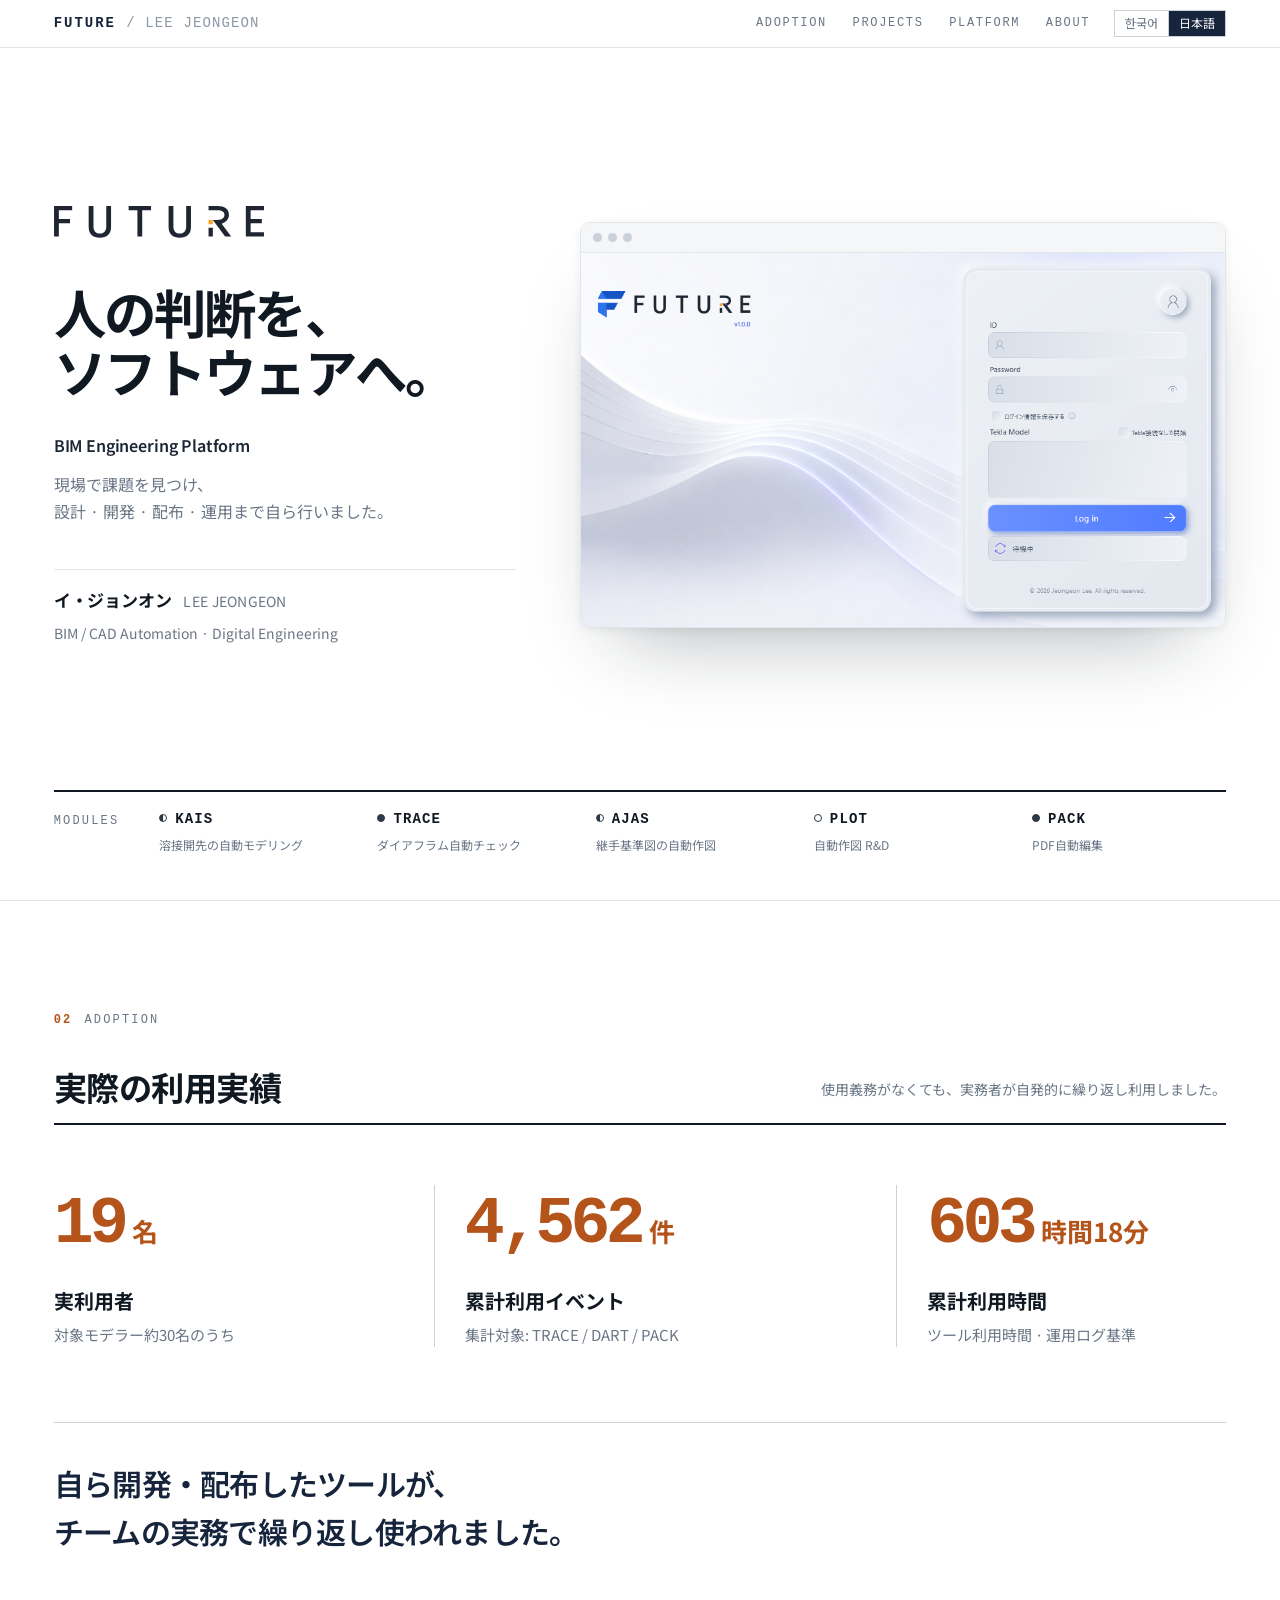
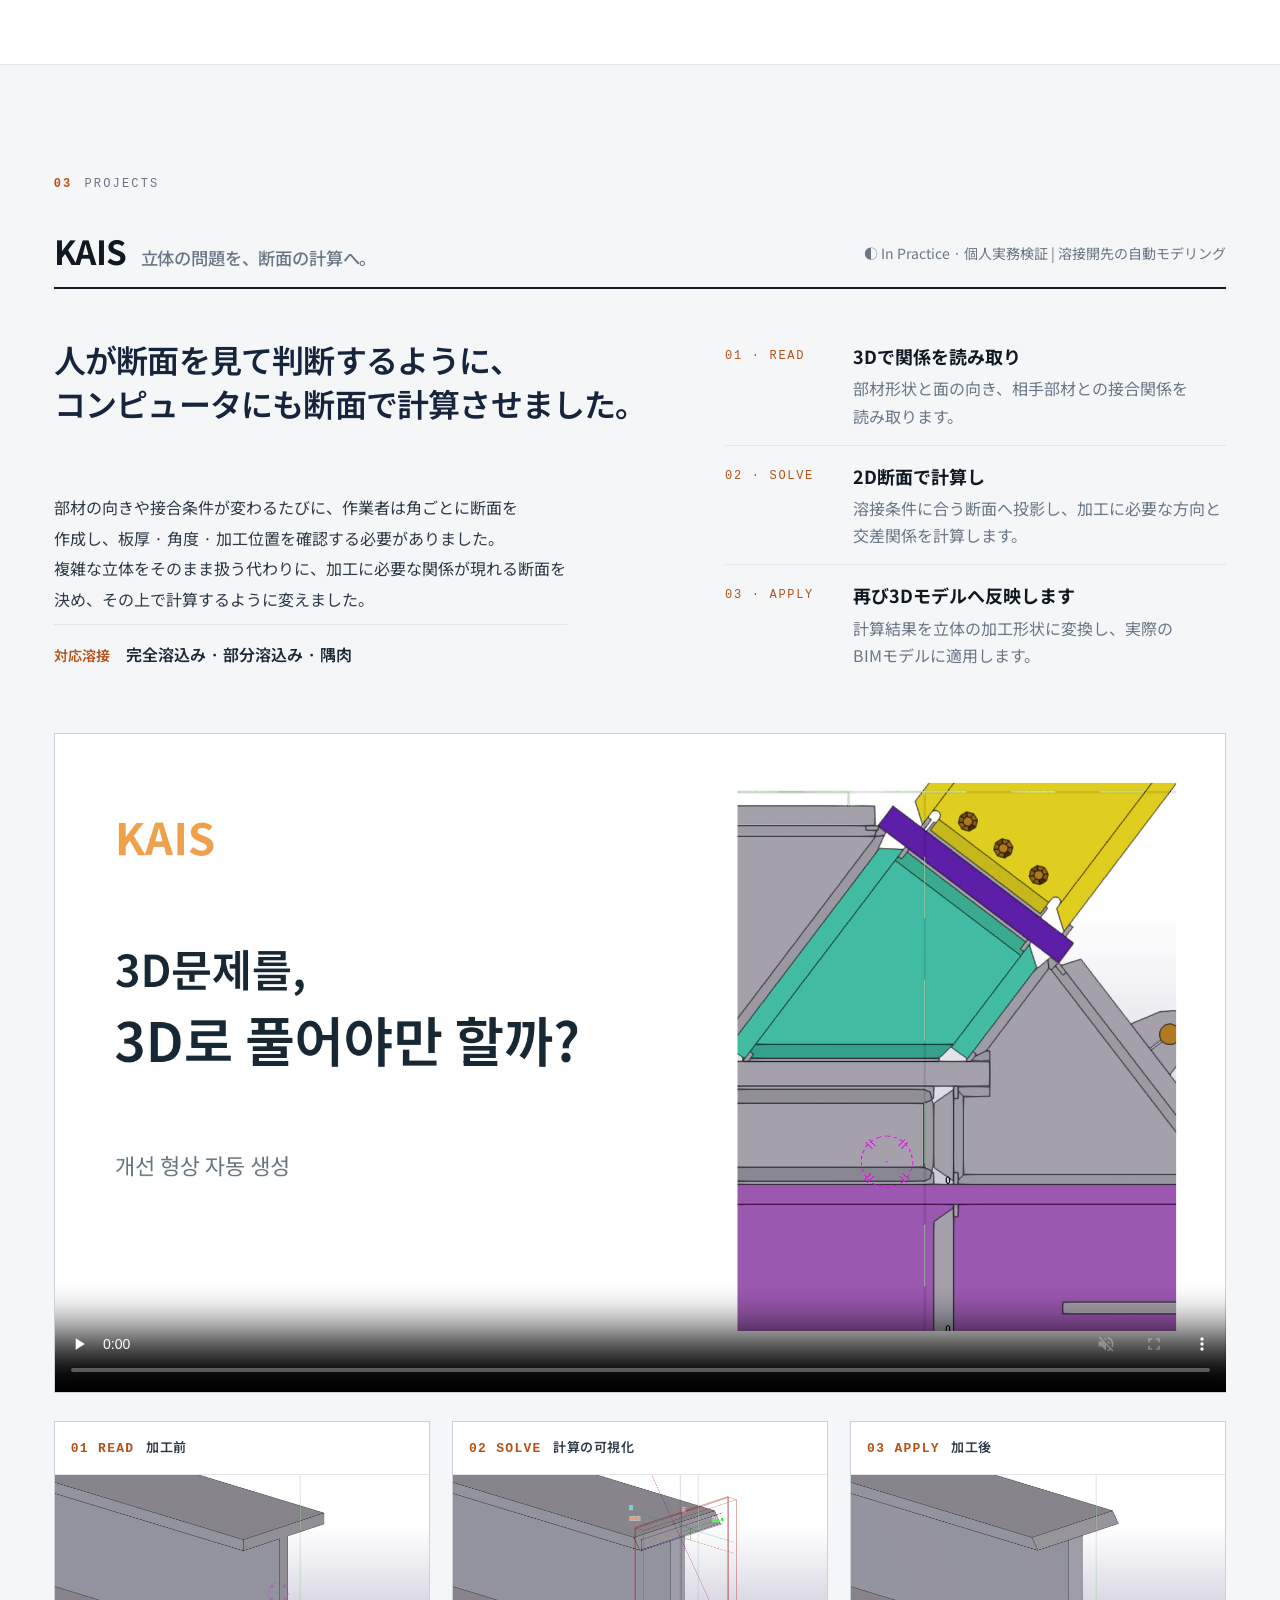
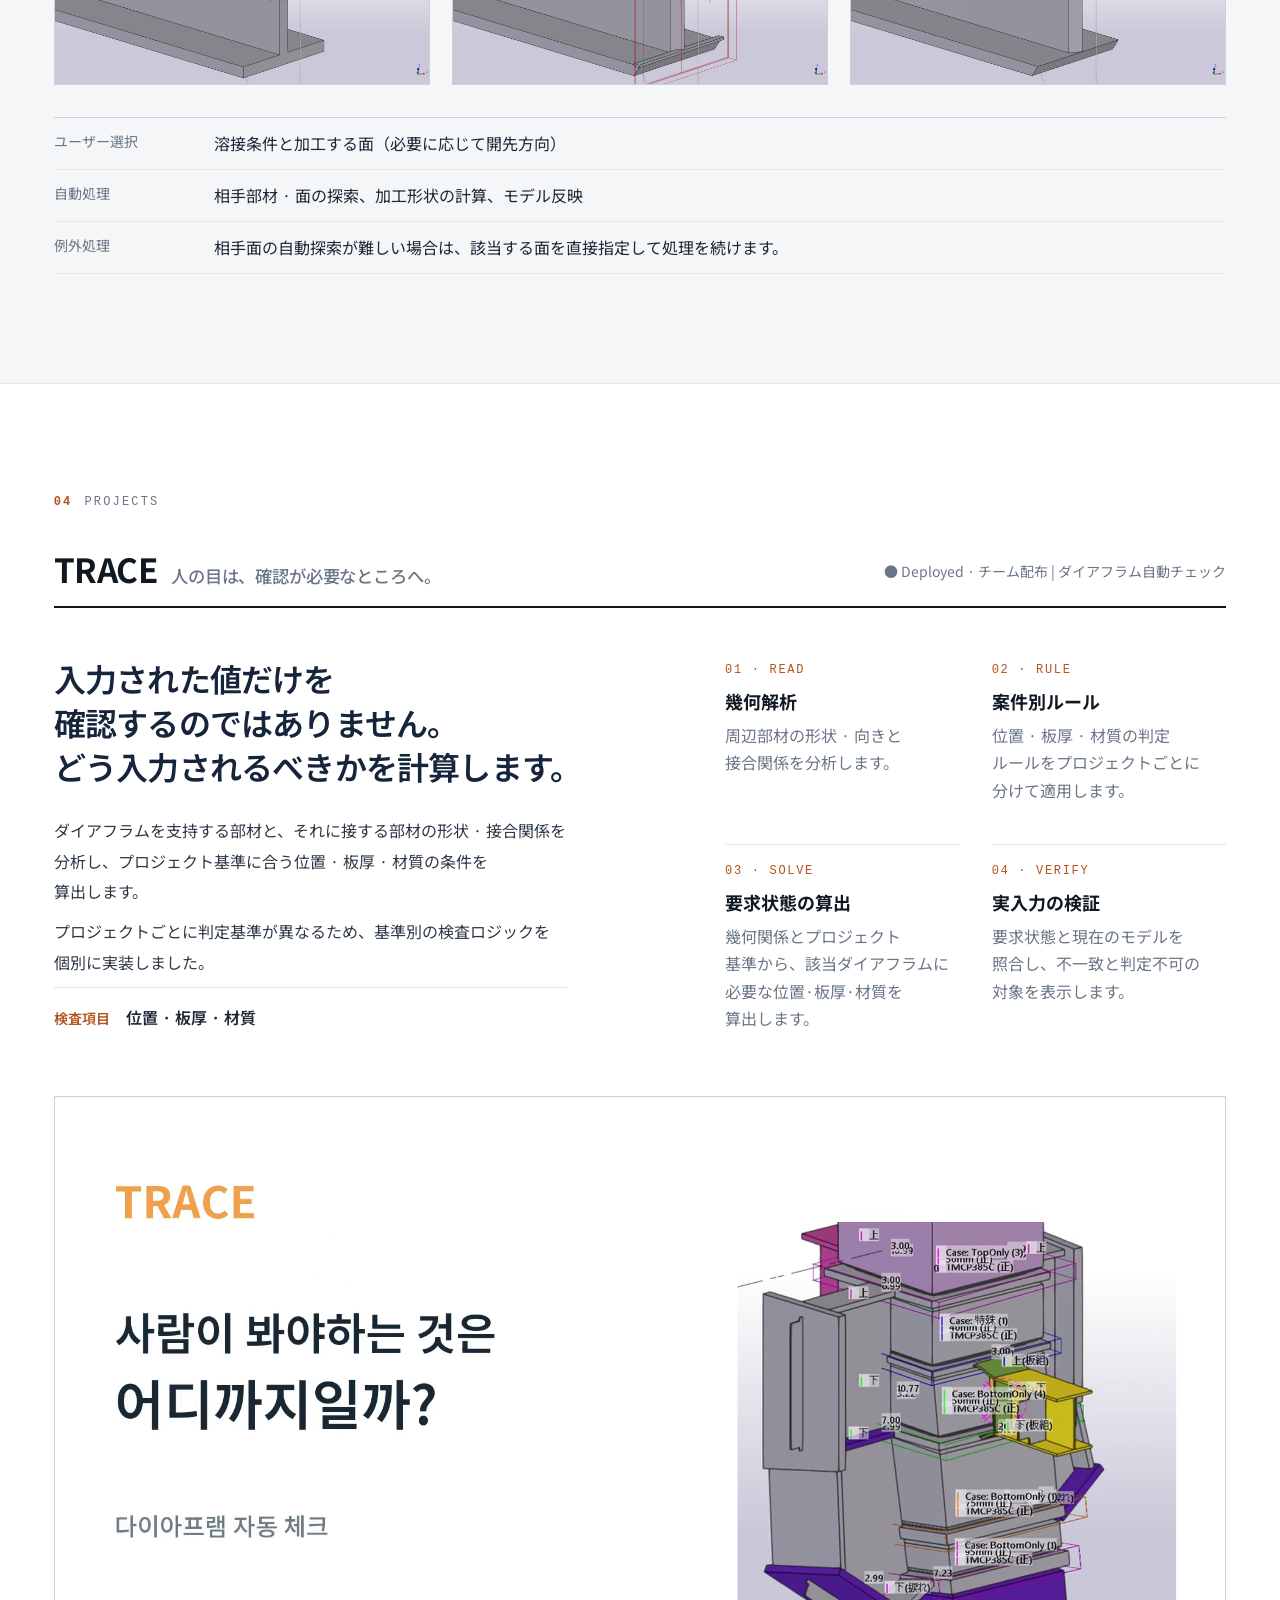
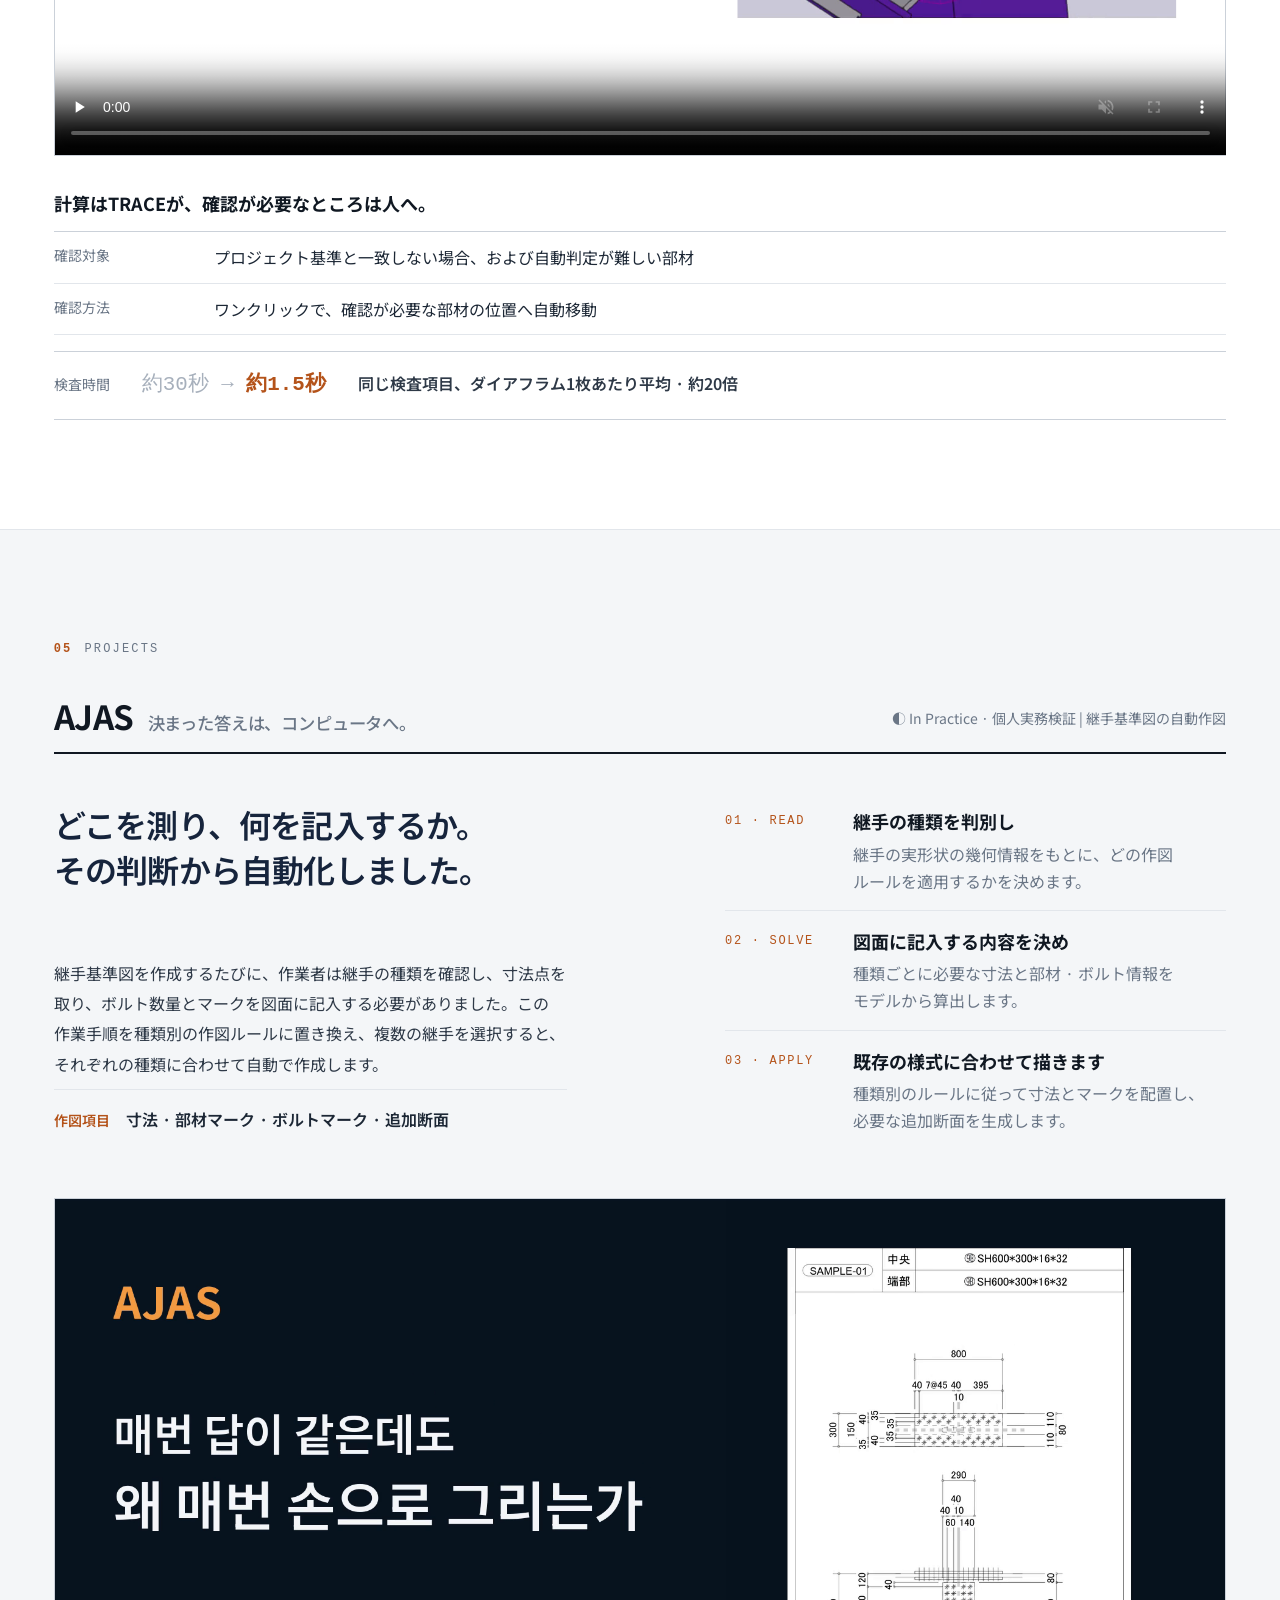
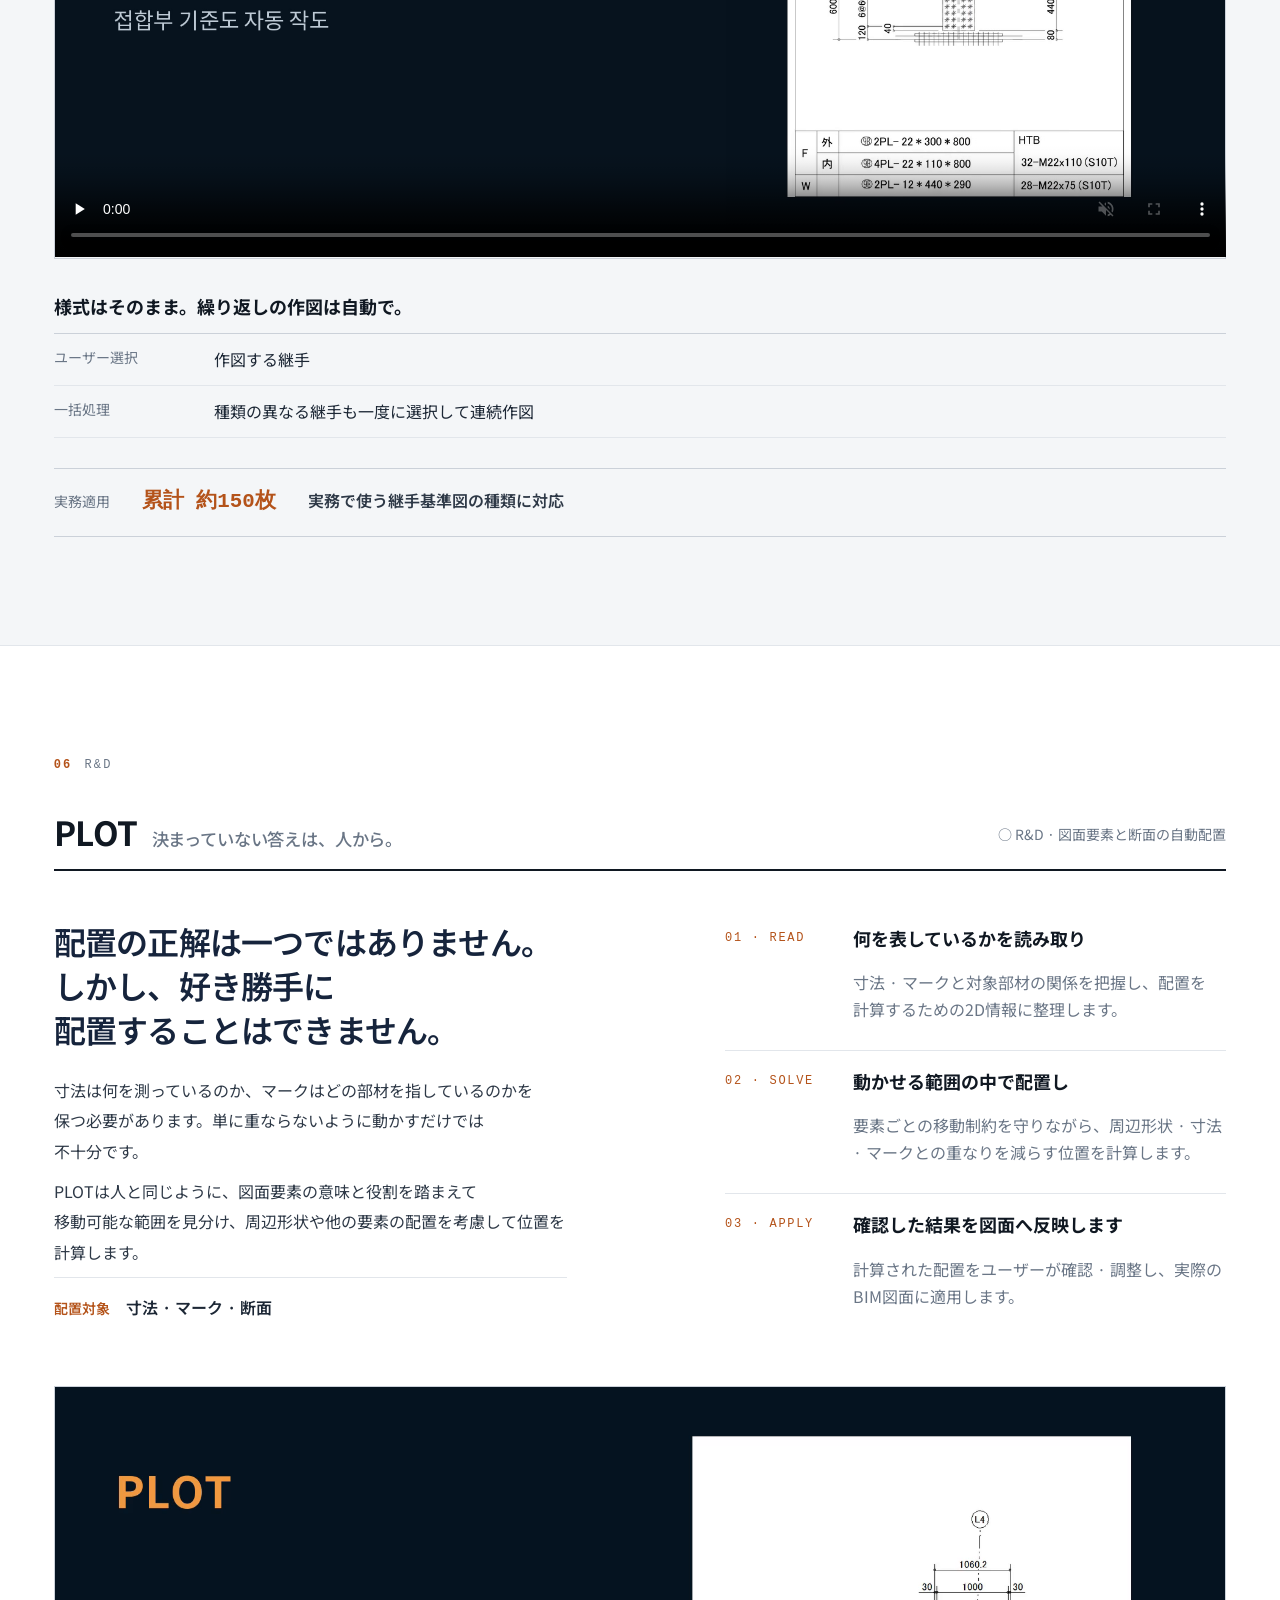
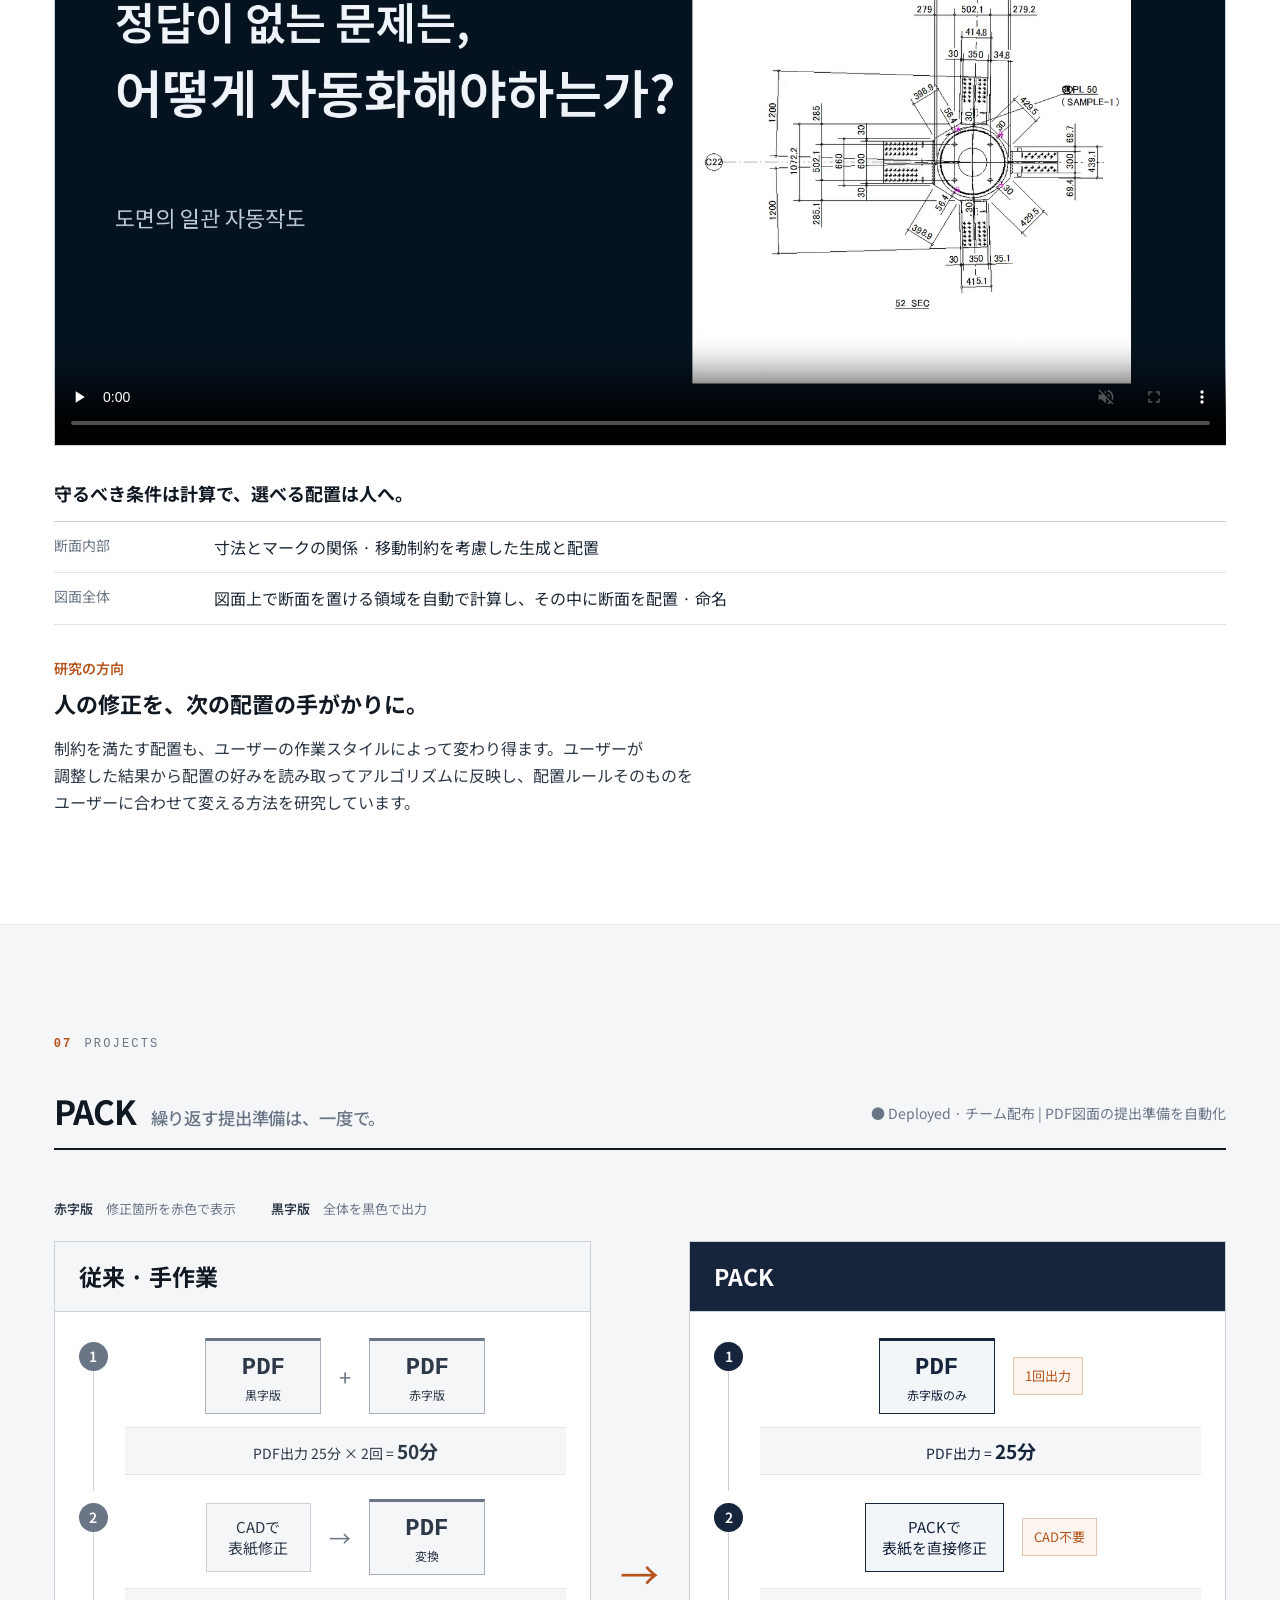
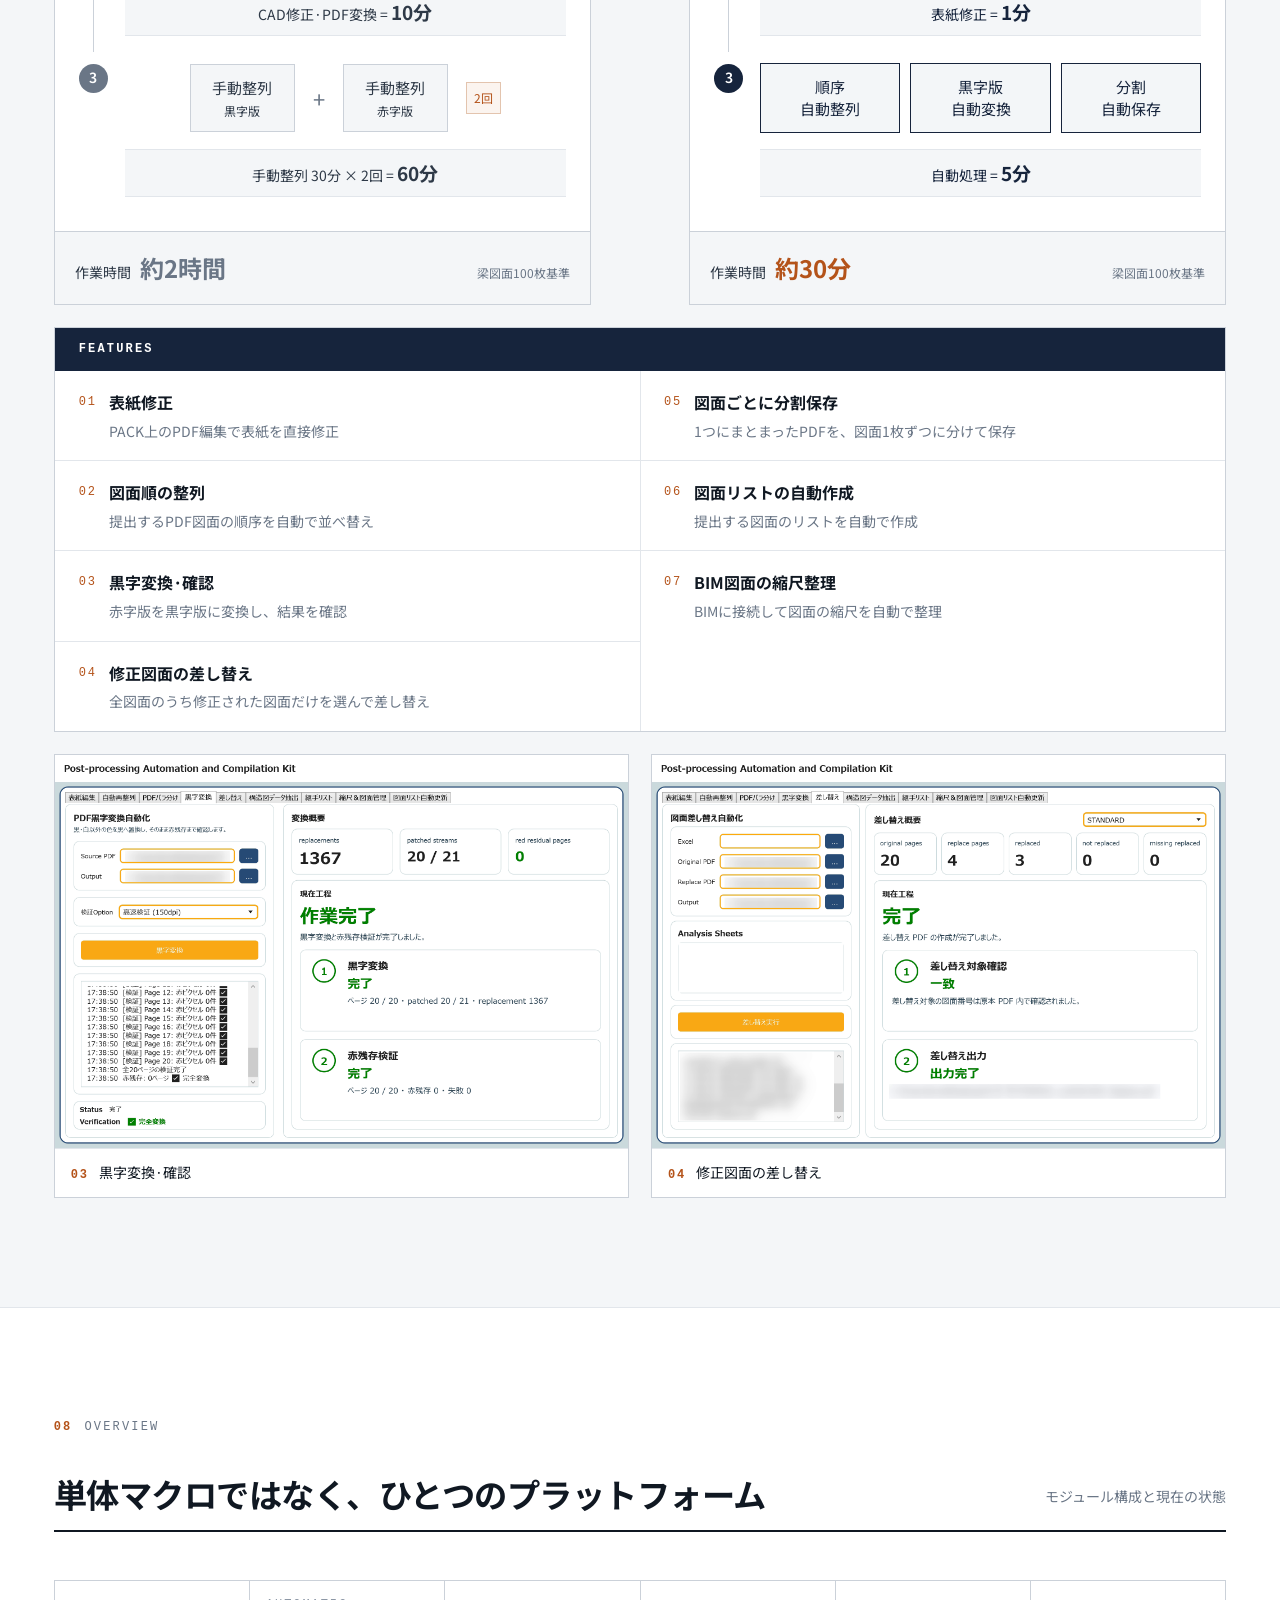
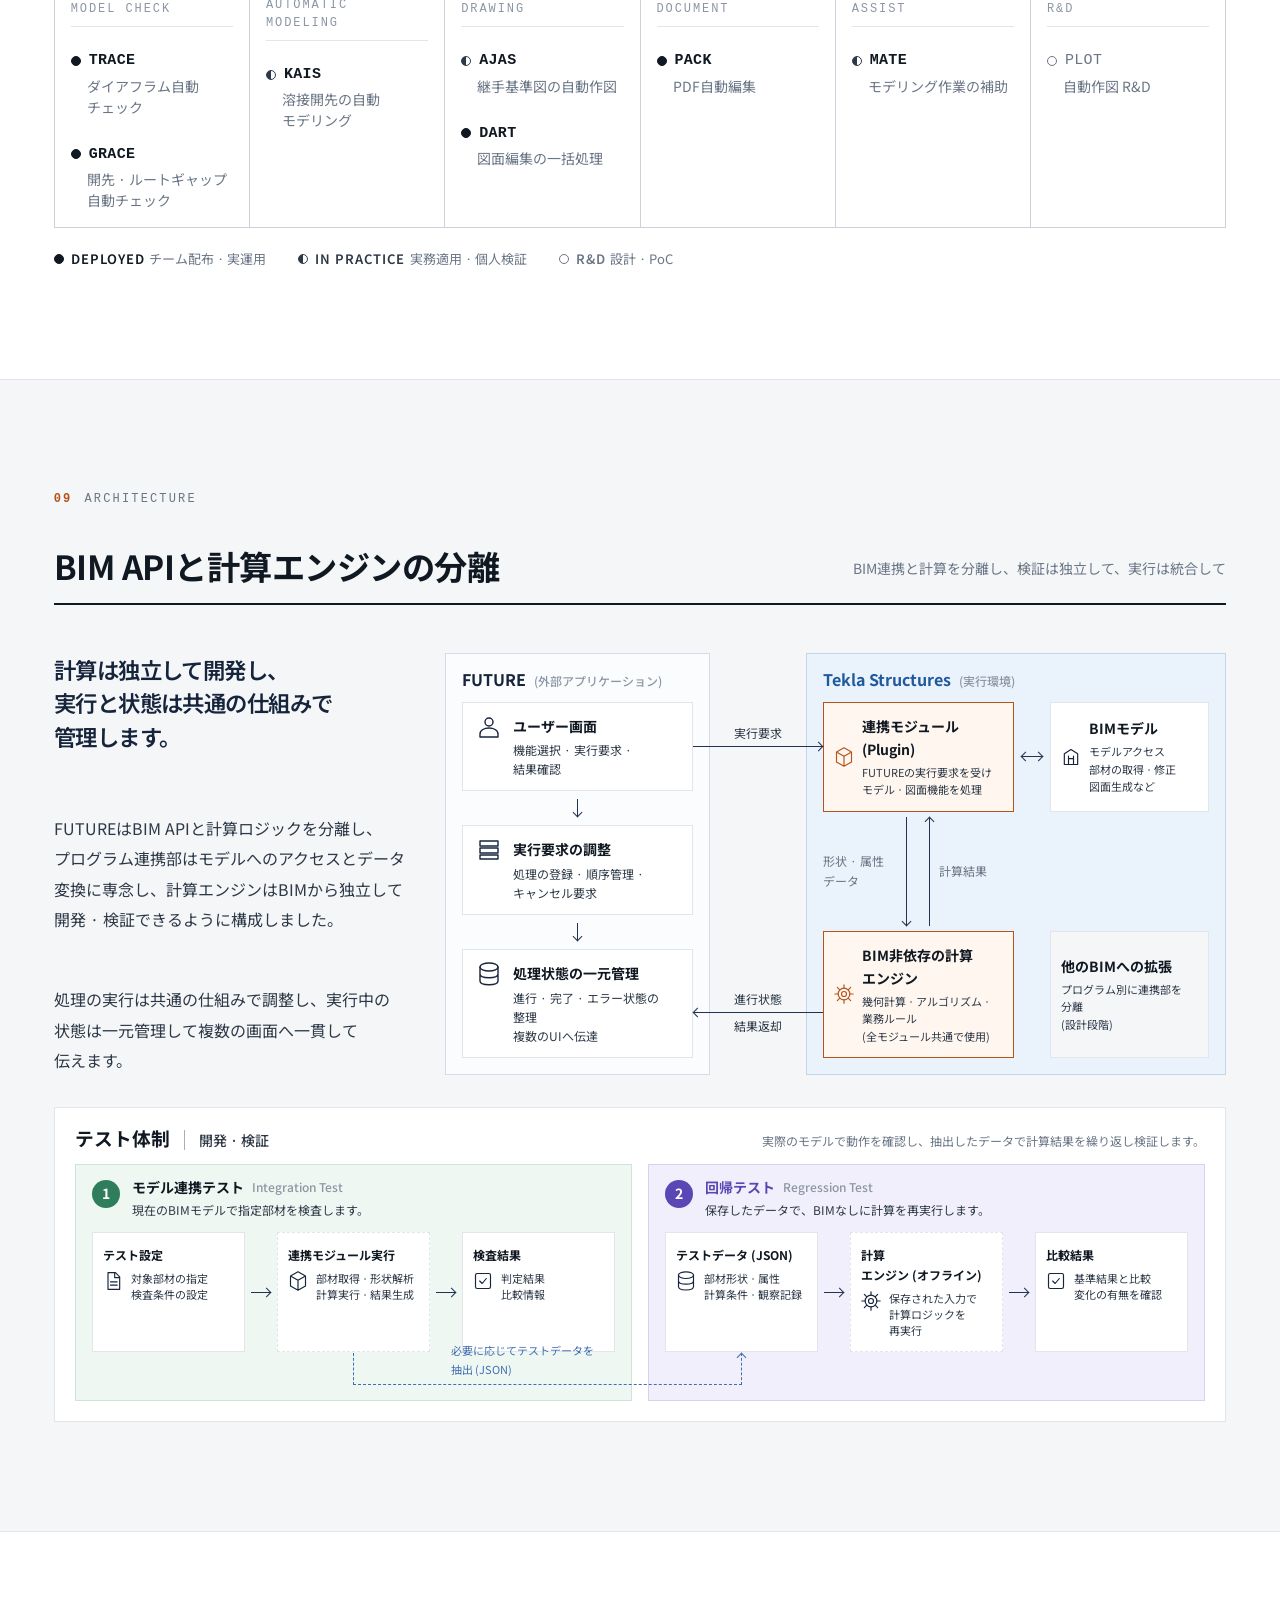
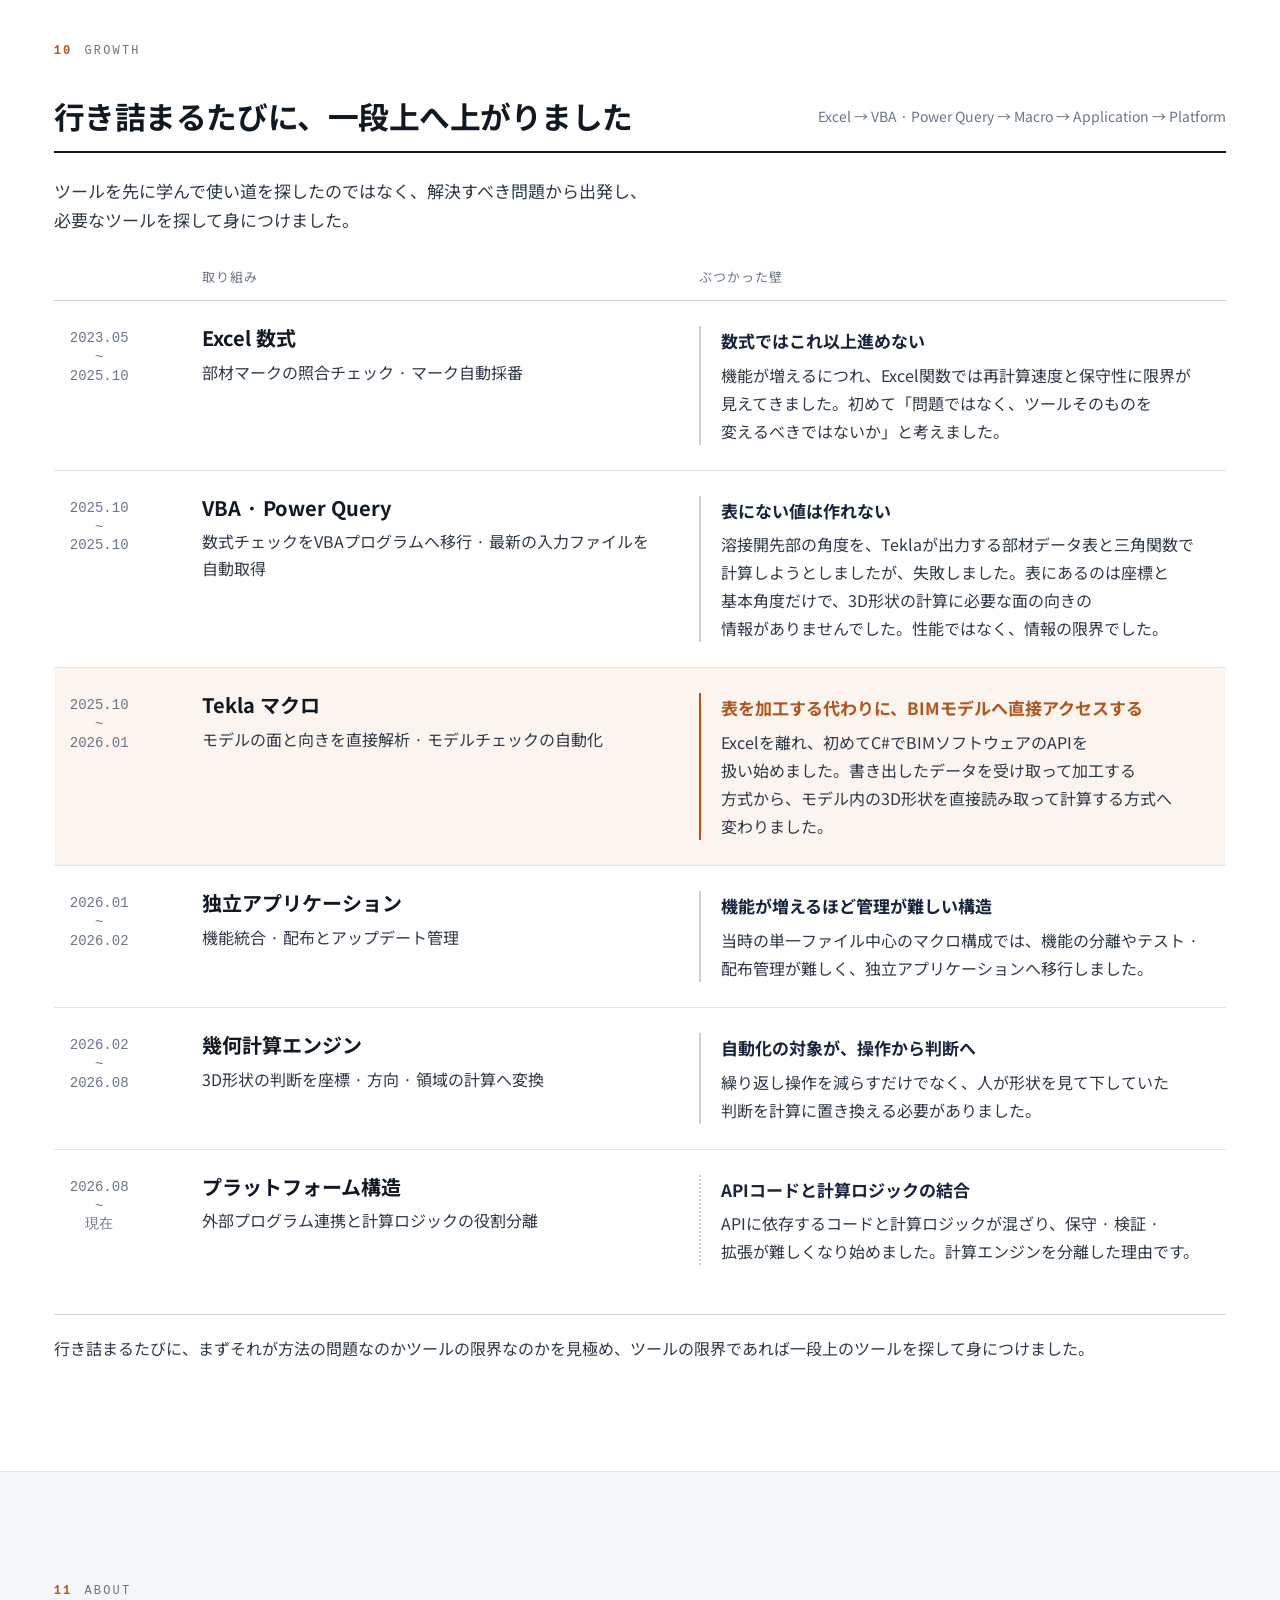
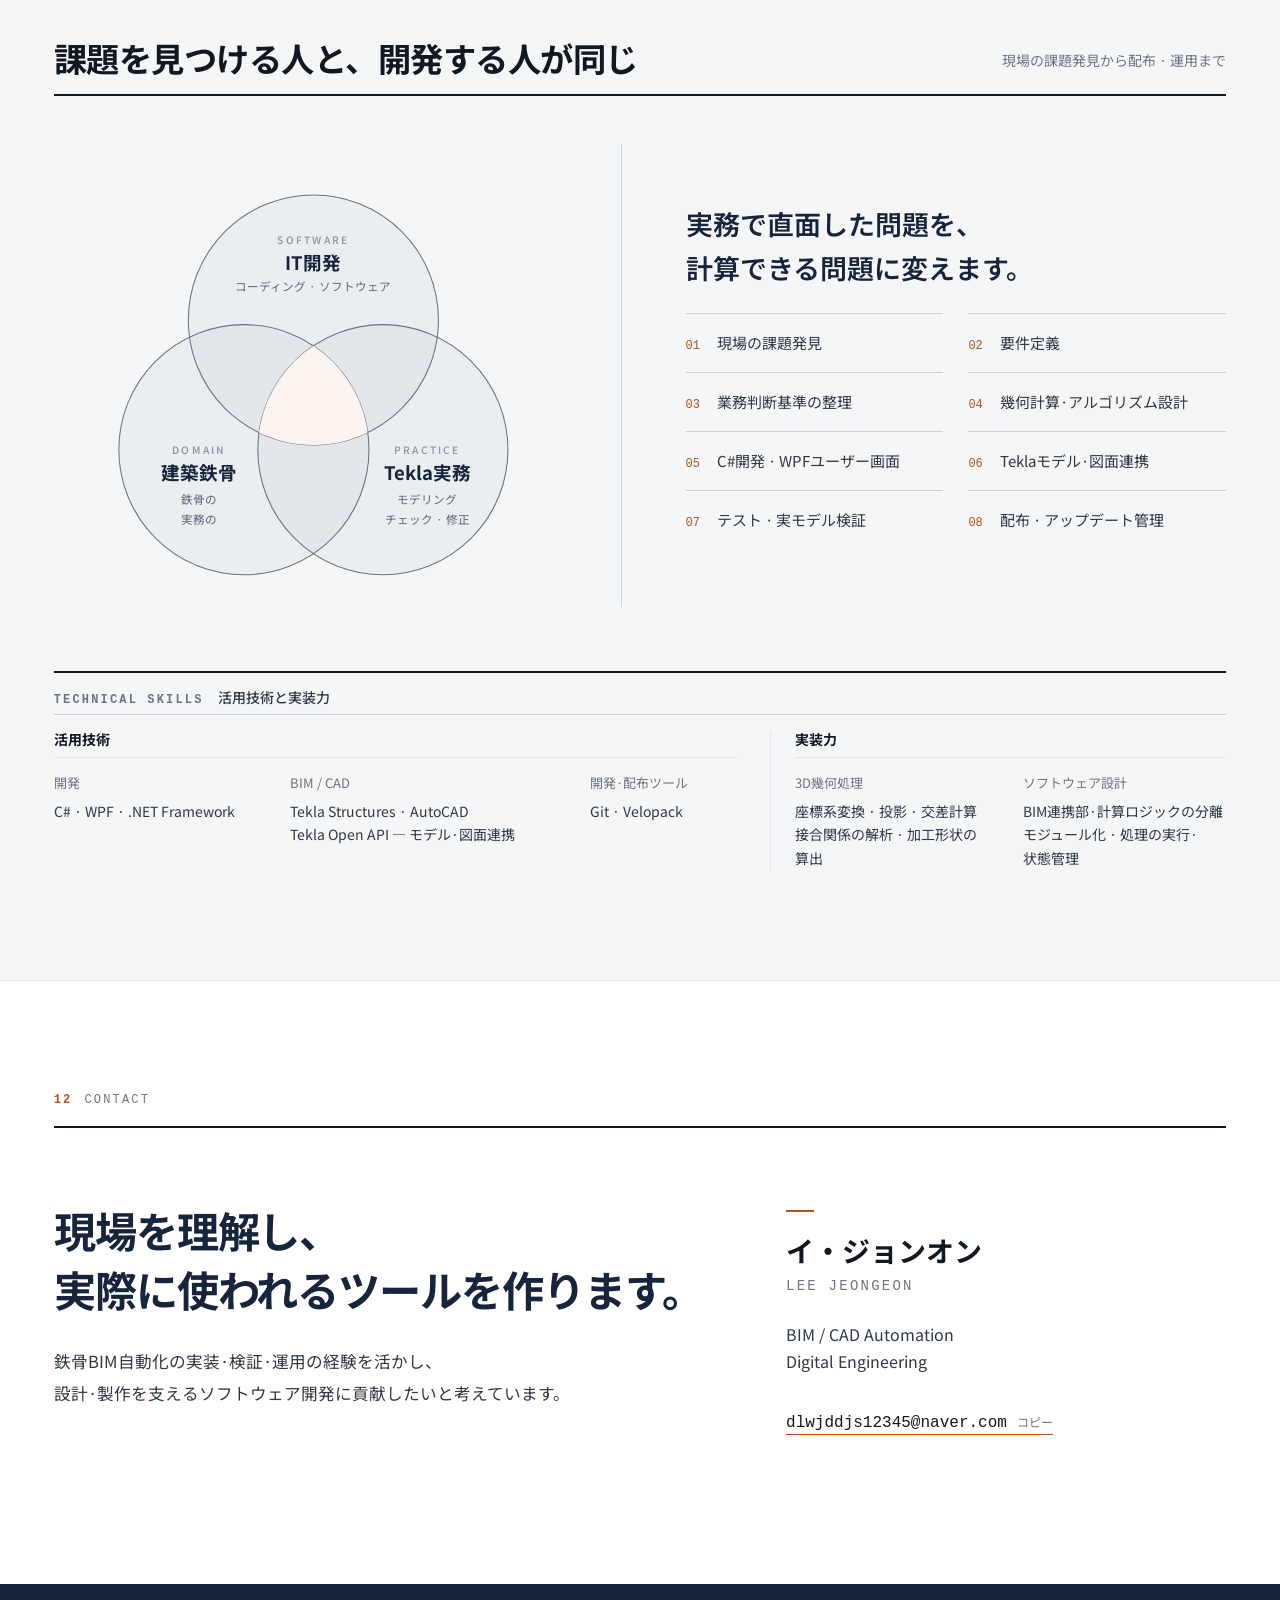
==== jp/index.html @ 9eccf246 "Japanese page: phrase-aware line breaks, term fixes, hide contact note" ====
<!doctype html><html lang="ja"><head><meta charset="utf-8"><meta name="viewport" content="width=device-width,initial-scale=1"><meta name="robots" content="noindex,nofollow,noarchive"><meta name="referrer" content="no-referrer"><meta name="description" content="LEE JEONGEON — Engineering Automation Portfolio"><title>FUTURE — Engineering Automation Platform | LEE JEONGEON</title><link rel="icon" href="data:,"><link rel="stylesheet" href="/styles.css"><script type="module" src="/src/main.js"></script><link rel="preconnect" href="https://fonts.googleapis.com"><link rel="preconnect" href="https://fonts.gstatic.com" crossorigin><link rel="stylesheet" href="https://fonts.googleapis.com/css2?family=Noto+Sans+JP:wght@400;500;600;700&display=swap"></head><body><a class="skip-link" href="#main">本文へ<wbr>スキップ</a><nav class="nav" aria-label="セクション移動"><div class="wrap nav__inner"><a class="nav__brand" href="#cover">FUTURE <span>/ LEE JEONGEON</span></a><ul class="nav__list"><li><a href="#impact">Adoption</a></li><li><a href="#kais">Projects</a></li><li><a href="#overview">Platform</a></li><li><a href="#growth">About</a></li></ul><div class="nav__lang" role="group" aria-label="言語"><a class="nav__lang-link" href="/" lang="ko" data-short="KO">한국어</a><a class="nav__lang-link" href="/jp/" lang="ja" data-short="JA" aria-current="true">日本語</a></div></div></nav><main id="main"><section class="section cover" id="cover">
  <div class="wrap">

    <div class="cover__body">
      <div class="cover__text">
        <img class="cover__wordmark" src="/assets/images/future-wordmark.svg" alt="FUTURE">
        <h1 class="cover__title">人の<wbr>判断を、<br><wbr>ソフトウェアへ。</h1>
        <p class="cover__sub">BIM Engineering Platform</p>
        <p class="cover__lead">現場で<wbr>課題を<wbr>見つけ、<br><wbr>設計 · 開発 · 配布 · 運用まで<wbr>自ら行いました。</p>

        <div class="cover__meta">
          <p class="cover__person">イ・ジョンオン <span>LEE JEONGEON</span></p>
          <p class="note">BIM / CAD Automation · Digital Engineering</p>
        </div>
      </div>

      <figure class="cover__hero">
        <div class="cover__window">
          <span class="cover__window-bar" aria-hidden="true"><i></i><i></i><i></i></span>
          <img data-asset="future-main" src="/assets/images/future-main-login.png"
               alt="FUTURE ログイン画面">
        </div>
      </figure>
    </div>

    <nav class="cover__modules" aria-label="モジュールへ移動">
      <span class="cover__modules-k">Modules</span>
      <a href="#kais"><i class="dot dot--half"></i>KAIS<small>溶接開先の<wbr>自動<wbr>モデリング</small></a>
      <a href="#projects"><i class="dot dot--full"></i>TRACE<small>ダイアフラム<wbr>自動<wbr>チェック</small></a>
      <a href="#ajas"><i class="dot dot--half"></i>AJAS<small>継手基準図の<wbr>自動作図</small></a>
      <a href="#rnd"><i class="dot"></i>PLOT<small>自動作図 R&amp;D</small></a>
      <a href="#pack"><i class="dot dot--full"></i>PACK<small>PDF自動編集</small></a>
    </nav>

    

  </div>
</section><section class="section" id="impact"><div class="wrap"><header class="section__head"><div class="section__id"><span class="section__num">02</span><span class="eyebrow">Adoption</span></div><h2 class="section__title">実際の<wbr>利用実績</h2><p class="section__sub">使用義務がなくても、<wbr>実務者が<wbr>自発的に<wbr>繰り返し利用しました。</p></header><div class="impact-numbers"><div><strong>19<span>名</span></strong><h3>実利用者</h3><p>対象<wbr>モデラー約30名のうち</p></div><div><strong>4,562<span>件</span></strong><h3>累計利用<wbr>イベント</h3><p>集計対象: TRACE / DART / PACK</p></div><div><strong>603<span>時間18分</span></strong><h3>累計利用時間</h3><p>ツール<wbr>利用時間 · 運用<wbr>ログ<wbr>基準</p></div></div><p class="feature-statement impact-summary">自ら開発・配布した<wbr>ツールが、<br><wbr>チームの<wbr>実務で<wbr>繰り返し使われました。</p></div></section><section class="section section--panel" id="kais"><div class="wrap"><header class="section__head"><div class="section__id"><span class="section__num">03</span><span class="eyebrow">Projects</span></div><h2 class="section__title">KAIS<span class="section__tagline">立体の<wbr>問題を、<wbr>断面の<wbr>計算へ。</span></h2><p class="section__sub">◐ In Practice · 個人実務検証 | 溶接開先の<wbr>自動<wbr>モデリング</p></header><div class="problem-layout kais-idea"><div><p class="feature-statement">人が<wbr>断面を<wbr>見て判断するように、<br><wbr>コンピュータにも<wbr>断面で<br class="m-only"><wbr>計算させました。</p><p>部材の<wbr>向きや<wbr>接合条件が<wbr>変わるたびに、<wbr>作業者は<wbr>角ごとに<wbr>断面を<wbr>作成し、<wbr>板厚 · 角度 · 加工位置を<wbr>確認する<wbr>必要がありました。<wbr>複雑な立体をそのまま<wbr>扱う代わりに、<wbr>加工に<wbr>必要な関係が<wbr>現れる<wbr>断面を<wbr>決め、<wbr>その<wbr>上で<wbr>計算するように<wbr>変えました。</p><p class="kais-weld"><span>対応溶接</span>完全溶込み · 部分溶込み · 隅肉</p></div><ol class="kais-steps"><li><span>01 · Read</span><b>3Dで<wbr>関係を<wbr>読み取り</b><p>部材形状と<wbr>面の<wbr>向き、<wbr>相手部材との<wbr>接合関係を<wbr>読み取ります。</p></li><li><span>02 · Solve</span><b>2D断面で<wbr>計算し</b><p>溶接条件に<wbr>合う断面へ<wbr>投影し、<wbr>加工に<wbr>必要な方向と<wbr>交差関係を<wbr>計算します。</p></li><li><span>03 · Apply</span><b>再び<wbr>3Dモデルへ<wbr>反映します</b><p>計算結果を<wbr>立体の<wbr>加工形状に<wbr>変換し、<wbr>実際の<wbr>BIMモデルに<wbr>適用します。</p></li></ol></div><div class="kais-evidence"><figure class="media feedback-video" data-demo="kais-demo"><div class="demo-screen"><img src="/assets/images/kais-poster.svg" width="1600" height="900" alt="KAIS 実装動画"><p class="demo-empty">KAIS 実装動画 · 準備中</p></div></figure><div class="geometry-triptych"><figure><figcaption><b>01 Read</b> 加工前</figcaption><img src="/assets/images/kais-before.png" width="1472" height="822" alt="KAIS BEFORE · 加工前"></figure><figure><figcaption><b>02 Solve</b> 計算の<wbr>可視化</figcaption><img src="/assets/images/kais-debug.png" width="1472" height="822" alt="KAIS GEOMETRY · 計算の可視化"></figure><figure><figcaption><b>03 Apply</b> 加工後</figcaption><img src="/assets/images/kais-after.png" width="1472" height="822" alt="KAIS AFTER · 加工後"></figure></div><dl class="kais-scope"><div><dt>ユーザー<wbr>選択</dt><dd>溶接条件と<wbr>加工する<wbr>面（必要に<wbr>応じて<wbr>開先方向）</dd></div><div><dt>自動処理</dt><dd>相手部材 · 面の<wbr>探索、<wbr>加工形状の<wbr>計算、<wbr>モデル<wbr>反映</dd></div><div><dt>例外処理</dt><dd>相手面の<wbr>自動探索が<wbr>難しい<wbr>場合は、<wbr>該当する<wbr>面を<wbr>直接指定して<wbr>処理を<wbr>続けます。</dd></div></dl></div></div></section><section class="section" id="projects"><div class="wrap"><header class="section__head"><div class="section__id"><span class="section__num">04</span><span class="eyebrow">Projects</span></div><h2 class="section__title">TRACE<span class="section__tagline">人の<wbr>目は、<wbr>確認が<wbr>必要なところへ。</span></h2><p class="section__sub">● Deployed · チーム<wbr>配布 | ダイアフラム<wbr>自動<wbr>チェック</p></header><div class="problem-layout kais-idea trace-idea"><div><p class="feature-statement">入力された<wbr>値だけを<br class="m-only"><wbr>確認するのではありません。<br><wbr>どう<wbr>入力されるべきかを<br class="m-only"><wbr>計算します。</p><p>ダイアフラムを<wbr>支持する<wbr>部材と、<wbr>それに<wbr>接する<wbr>部材の<wbr>形状 · 接合関係を<wbr>分析し、<wbr>プロジェクト<wbr>基準に<wbr>合う位置 · 板厚 · 材質の<wbr>条件を<wbr>算出します。</p><p>プロジェクトごとに<wbr>判定基準が<wbr>異なるため、<wbr>基準別の<wbr>検査<wbr>ロジックを<wbr>個別に<wbr>実装しました。</p><p class="kais-weld"><span>検査項目</span>位置 · 板厚 · 材質</p></div><ol class="kais-steps"><li><span>01 · Read</span><b>幾何解析</b><p>周辺部材の<wbr>形状 · 向きと<wbr>接合関係を<wbr>分析します。</p></li><li><span>02 · Rule</span><b>案件別<wbr>ルール</b><p>位置 · 板厚 · 材質の<wbr>判定<wbr>ルールを<wbr>プロジェクトごとに<wbr>分けて<wbr>適用します。</p></li><li><span>03 · Solve</span><b>要求状態の<wbr>算出</b><p>幾何関係と<wbr>プロジェクト<wbr>基準から、<wbr>該当<wbr>ダイアフラムに<wbr>必要な位置·板厚·材質を<wbr>算出します。</p></li><li><span>04 · Verify</span><b>実入力の<wbr>検証</b><p>要求状態と<wbr>現在の<wbr>モデルを<wbr>照合し、<wbr>不一致と<wbr>判定不可の<wbr>対象を<wbr>表示します。</p></li></ol></div><figure class="media demo-large" data-demo="trace-demo"><div class="demo-screen"><img src="/assets/images/trace-poster.svg" width="1600" height="900" alt="TRACE 実装動画"><p class="demo-empty">TRACE 実装動画 · 準備中</p></div></figure><div class="trace-result"><p class="trace-bridge">計算は<wbr>TRACEが、<wbr>確認が<wbr>必要なところは<wbr>人へ。</p><dl class="kais-scope"><div><dt>確認対象</dt><dd>プロジェクト<wbr>基準と<wbr>一致しない<wbr>場合、<wbr>および<wbr>自動判定が<wbr>難しい<wbr>部材</dd></div><div><dt>確認方法</dt><dd>ワンクリックで、<wbr>確認が<wbr>必要な部材の<wbr>位置へ<wbr>自動移動</dd></div></dl></div><div class="metricbar"><span class="metricbar__k">検査時間</span><span class="metricbar__v"><del>約30秒</del> <em>→</em> <b>約1.5秒</b></span><span class="metricbar__v metricbar__v--text">同じ検査項目、<wbr>ダイアフラム1枚あたり<wbr>平均 · 約20倍</span></div></div></section><section class="section section--panel" id="ajas"><div class="wrap"><header class="section__head"><div class="section__id"><span class="section__num">05</span><span class="eyebrow">Projects</span></div><h2 class="section__title">AJAS<span class="section__tagline">決まった<wbr>答えは、<wbr>コンピュータへ。</span></h2><p class="section__sub">◐ In Practice · 個人実務検証 | 継手基準図の<wbr>自動作図</p></header><div class="problem-layout kais-idea ajas-idea"><div><p class="feature-statement">どこを<wbr>測り、<wbr>何を<wbr>記入するか。<br><wbr>その<wbr>判断から<br class="m-only"><wbr>自動化しました。</p><p>継手基準図を<wbr>作成するたびに、<wbr>作業者は<wbr>継手の<wbr>種類を<wbr>確認し、<wbr>寸法点を<wbr>取り、<wbr>ボルト<wbr>数量と<wbr>マークを<wbr>図面に<wbr>記入する<wbr>必要がありました。<wbr>この<wbr>作業手順を<wbr>種類別の<wbr>作図<wbr>ルールに<wbr>置き換え、<wbr>複数の<wbr>継手を<wbr>選択すると、<wbr>それぞれの<wbr>種類に<wbr>合わせて<wbr>自動で<wbr>作成します。</p><p class="kais-weld"><span>作図項目</span>寸法 · 部材<wbr>マーク · ボルトマーク · 追加断面</p></div><ol class="kais-steps"><li><span>01 · Read</span><b>継手の<wbr>種類を<wbr>判別し</b><p>継手の<wbr>実形状の<wbr>幾何情報をもとに、<wbr>どの<wbr>作図<wbr>ルールを<wbr>適用するかを<wbr>決めます。</p></li><li><span>02 · Solve</span><b>図面に<wbr>記入する<wbr>内容を<wbr>決め</b><p>種類ごとに<wbr>必要な寸法と<wbr>部材 · ボルト<wbr>情報を<wbr>モデルから<wbr>算出します。</p></li><li><span>03 · Apply</span><b>既存の<wbr>様式に<wbr>合わせて<wbr>描きます</b><p>種類別の<wbr>ルールに<wbr>従って<wbr>寸法と<wbr>マークを<wbr>配置し、<wbr>必要な追加断面を<wbr>生成します。</p></li></ol></div><figure class="media demo-large" data-demo="ajas-demo"><div class="demo-screen"><img src="/assets/images/ajas-after.svg" width="1600" height="1000" alt="AJAS 実装動画"><p class="demo-empty">AJAS 実装動画 · 準備中</p></div></figure><div class="trace-result"><p class="trace-bridge">様式はそのまま。<wbr>繰り返しの<wbr>作図は<wbr>自動で。</p><dl class="kais-scope"><div><dt>ユーザー<wbr>選択</dt><dd>作図する<wbr>継手</dd></div><div><dt>一括処理</dt><dd>種類の<wbr>異なる<wbr>継手も<wbr>一度に<wbr>選択して<wbr>連続作図</dd></div></dl></div><div class="metricbar"><span class="metricbar__k">実務適用</span><span class="metricbar__v"><b>累計 約150枚</b></span><span class="metricbar__v metricbar__v--text">実務で<wbr>使う継手基準図の<wbr>種類に<wbr>対応</span></div></div></section><section class="section" id="rnd"><div class="wrap"><header class="section__head"><div class="section__id"><span class="section__num">06</span><span class="eyebrow">R&D</span></div><h2 class="section__title">PLOT<span class="section__tagline">決まっていない<wbr>答えは、<wbr>人から。</span></h2><p class="section__sub">○ R&D · 図面要素と<wbr>断面の<wbr>自動配置</p></header><div class="problem-layout kais-idea plot-idea"><div><p class="feature-statement">配置の<wbr>正解は<wbr>一つではありません。<br><wbr>しかし、<wbr>好き勝手に<br class="m-only"><wbr>配置することはできません。</p><p>寸法は<wbr>何を<wbr>測っているのか、<wbr>マークはどの<wbr>部材を<wbr>指しているのかを<wbr>保つ必要があります。<wbr>単に<wbr>重ならないように<wbr>動かすだけでは<wbr>不十分です。</p><p>PLOTは<wbr>人と<wbr>同じように、<wbr>図面要素の<wbr>意味と<wbr>役割を<wbr>踏まえて<wbr>移動可能な範囲を<wbr>見分け、<wbr>周辺形状や<wbr>他の<wbr>要素の<wbr>配置を<wbr>考慮して<wbr>位置を<wbr>計算します。</p><p class="kais-weld"><span>配置対象</span>寸法 · マーク · 断面</p></div><ol class="kais-steps"><li><span>01 · Read</span><b>何を<wbr>表しているかを<wbr>読み取り</b><p>寸法 · マークと<wbr>対象部材の<wbr>関係を<wbr>把握し、<wbr>配置を<wbr>計算するための<wbr>2D情報に<wbr>整理します。</p></li><li><span>02 · Solve</span><b>動かせる<wbr>範囲の<wbr>中で<wbr>配置し</b><p>要素ごとの<wbr>移動制約を<wbr>守りながら、<wbr>周辺形状 · 寸法 · マークとの<wbr>重なりを<wbr>減らす<wbr>位置を<wbr>計算します。</p></li><li><span>03 · Apply</span><b>確認した<wbr>結果を<wbr>図面へ<wbr>反映します</b><p>計算された<wbr>配置を<wbr>ユーザーが<wbr>確認 · 調整し、<wbr>実際の<wbr>BIM図面に<wbr>適用します。</p></li></ol></div><figure class="media demo-large" data-demo="plot-demo"><div class="demo-screen"><img src="/assets/images/plot-demo-ko-poster.png" width="1920" height="1080" alt="PLOT 実装動画"><p class="demo-empty">PLOT 実装動画 · 準備中</p></div></figure><div class="trace-result"><p class="trace-bridge">守るべき<wbr>条件は<wbr>計算で、<wbr>選べる<wbr>配置は<wbr>人へ。</p><dl class="kais-scope"><div><dt>断面内部</dt><dd>寸法と<wbr>マークの<wbr>関係 · 移動制約を<wbr>考慮した<wbr>生成と<wbr>配置</dd></div><div><dt>図面全体</dt><dd>図面上で<wbr>断面を<wbr>置ける<wbr>領域を<wbr>自動で<wbr>計算し、<wbr>その<wbr>中に<wbr>断面を<wbr>配置 · 命名</dd></div></dl></div><div class="project-details plot-details"><div><h3><small>研究の<wbr>方向</small>人の<wbr>修正を、<wbr>次の<wbr>配置の<wbr>手がかりに。</h3><p>制約を<wbr>満たす<wbr>配置も、<wbr>ユーザーの<wbr>作業<wbr>スタイルによって<wbr>変わり<wbr>得ます。<wbr>ユーザーが<wbr>調整した<wbr>結果から<wbr>配置の<wbr>好みを<wbr>読み取って<wbr>アルゴリズムに<wbr>反映し、<wbr>配置<wbr>ルールそのものを<wbr>ユーザーに<wbr>合わせて<wbr>変える<wbr>方法を<wbr>研究しています。</p></div></div></div></section><section class="section section--panel" id="pack"><div class="wrap"><header class="section__head"><div class="section__id"><span class="section__num">07</span><span class="eyebrow">Projects</span></div><h2 class="section__title">PACK<span class="section__tagline">繰り返す提出準備は、<wbr>一度で。</span></h2><p class="section__sub">● Deployed · チーム<wbr>配布 | PDF図面の<wbr>提出準備を<wbr>自動化</p></header><p class="pack-editions"><span><b>赤字版</b> 修正箇所を<wbr>赤色で<wbr>表示</span><span><b>黒字版</b> 全体を<wbr>黒色で<wbr>出力</span></p><div class="pack-visual"><article class="pack-lane manual"><h3>従来 · 手作業</h3><ol><li><span class="pack-number">1</span><div class="pack-stage"><div class="pack-objects"><div class="paper-node"><b>PDF</b><span>黒字版</span></div><span class="pack-plus">+</span><div class="paper-node"><b>PDF</b><span>赤字版</span></div></div><p class="pack-timing">PDF出力 25分 × 2回 = <b>50分</b></p></div></li><li><span class="pack-number">2</span><div class="pack-stage"><div class="pack-objects"><div class="process-node">CADで<br><wbr>表紙修正</div><span class="pack-plus">→</span><div class="paper-node"><b>PDF</b><span>変換</span></div></div><p class="pack-timing">CAD修正·PDF変換 = <b>10分</b></p></div></li><li><span class="pack-number">3</span><div class="pack-stage"><div class="pack-objects"><div class="process-node">手動整列<span>黒字版</span></div><span class="pack-plus">+</span><div class="process-node">手動整列<span>赤字版</span></div><span class="repeat-count">2回</span></div><p class="pack-timing">手動整列 30分 × 2回 = <b>60分</b></p></div></li></ol><p class="lane-total">作業時間 <b>約2時間</b><span>梁図面100枚基準</span></p></article><div class="pack-transition" aria-hidden="true"><span>→</span></div><article class="pack-lane automated"><h3>PACK</h3><ol><li><span class="pack-number">1</span><div class="pack-stage"><div class="pack-objects"><div class="paper-node"><b>PDF</b><span>赤字版のみ</span></div><span class="pack-flag">1回出力</span></div><p class="pack-timing">PDF出力 = <b>25分</b></p></div></li><li><span class="pack-number">2</span><div class="pack-stage"><div class="pack-objects"><div class="process-node">PACKで<br><wbr>表紙を<wbr>直接修正</div><span class="pack-flag">CAD不要</span></div><p class="pack-timing">表紙修正 = <b>1分</b></p></div></li><li><span class="pack-number">3</span><div class="pack-stage"><div class="pack-objects compact"><div class="process-node">順序<br><wbr>自動整列</div><div class="process-node">黒字版<br><wbr>自動変換</div><div class="process-node">分割<br><wbr>自動保存</div></div><p class="pack-timing">自動処理 = <b>5分</b></p></div></li></ol><p class="lane-total">作業時間 <b>約30分</b><span>梁図面100枚基準</span></p></article></div><div class="pack-features"><h3>Features</h3><ol><li><span>01</span><b>表紙修正</b><p>PACK上の<wbr>PDF編集で<wbr>表紙を<wbr>直接修正</p></li><li><span>02</span><b>図面順の<wbr>整列</b><p>提出する<wbr>PDF図面の<wbr>順序を<wbr>自動で<wbr>並べ替え</p></li><li><span>03</span><b>黒字変換·確認</b><p>赤字版を<wbr>黒字版に<wbr>変換し、<wbr>結果を<wbr>確認</p></li><li><span>04</span><b>修正図面の<wbr>差し替え</b><p>全図面のうち<wbr>修正された<wbr>図面だけを<wbr>選んで<wbr>差し替え</p></li><li><span>05</span><b>図面ごとに<wbr>分割保存</b><p>1つにまとまった<wbr>PDFを、<wbr>図面1枚ずつに<wbr>分けて<wbr>保存</p></li><li><span>06</span><b>図面<wbr>リストの<wbr>自動作成</b><p>提出する<wbr>図面の<wbr>リストを<wbr>自動で<wbr>作成</p></li><li><span>07</span><b>BIM図面の<wbr>縮尺整理</b><p>BIMに<wbr>接続して<wbr>図面の<wbr>縮尺を<wbr>自動で<wbr>整理</p></li></ol></div><div class="pack-screens"><figure><img src="/assets/images/pack-screen-black.png" width="2040" height="1400" loading="lazy" alt="PACK 黒字変換·確認画面"><figcaption><b>03</b>黒字変換·確認</figcaption></figure><figure><img src="/assets/images/pack-screen-replace.png" width="2040" height="1400" loading="lazy" alt="PACK 修正図面の差し替え画面"><figcaption><b>04</b>修正図面の<wbr>差し替え</figcaption></figure></div></div></section><section class="section" id="overview">
  <div class="wrap">

    <header class="section__head">
      <div class="section__id"><span class="section__num">08</span><span class="eyebrow">Overview</span></div>
      <h2 class="section__title">単体<wbr>マクロではなく、<wbr>ひとつの<wbr>プラットフォーム</h2>
      <p class="section__sub">モジュール<wbr>構成と<wbr>現在の<wbr>状態</p>
    </header>

    <div class="modmap">
      <div class="modmap__group">
        <p class="modmap__k">MODEL CHECK</p>
        <p class="modmap__item"><span class="status status--deployed"><i class="status__dot"></i></span><span class="modmap__name">TRACE</span><span class="modmap__note">ダイアフラム<wbr>自動<wbr>チェック</span></p>
        <p class="modmap__item"><span class="status status--deployed"><i class="status__dot"></i></span><span class="modmap__name">GRACE</span><span class="modmap__note">開先 · ルートギャップ<wbr>自動<wbr>チェック</span></p>
      </div>
      <div class="modmap__group">
        <p class="modmap__k">AUTOMATIC MODELING</p>
        <p class="modmap__item"><span class="status status--practice"><i class="status__dot"></i></span><span class="modmap__name">KAIS</span><span class="modmap__note">溶接開先の<wbr>自動<wbr>モデリング</span></p>
      </div>
      <div class="modmap__group">
        <p class="modmap__k">Drawing</p>
        <p class="modmap__item"><span class="status status--practice"><i class="status__dot"></i></span><span class="modmap__name">AJAS</span><span class="modmap__note">継手基準図の<wbr>自動作図</span></p>
        <p class="modmap__item"><span class="status status--deployed"><i class="status__dot"></i></span><span class="modmap__name">DART</span><span class="modmap__note">図面編集の<wbr>一括処理</span></p>
      </div>
      <div class="modmap__group">
        <p class="modmap__k">Document</p>
        <p class="modmap__item"><span class="status status--deployed"><i class="status__dot"></i></span><span class="modmap__name">PACK</span><span class="modmap__note">PDF自動編集</span></p>
      </div>
      <div class="modmap__group">
        <p class="modmap__k">Assist</p>
        <p class="modmap__item"><span class="status status--practice"><i class="status__dot"></i></span><span class="modmap__name">MATE</span><span class="modmap__note">モデリング<wbr>作業の<wbr>補助</span></p>
      </div>
      <div class="modmap__group">
        <p class="modmap__k">R&amp;D</p>
        <p class="modmap__item modmap__item--rnd"><span class="status status--rnd"><i class="status__dot"></i></span><span class="modmap__name">PLOT</span><span class="modmap__note">自動作図 R&amp;D</span></p>
      </div>
    </div>

    <ul class="legend">
      <li><span class="status status--deployed"><i class="status__dot"></i>Deployed</span><em>チーム<wbr>配布 · 実運用</em></li>
      <li><span class="status status--practice"><i class="status__dot"></i>In Practice</span><em>実務適用 · 個人検証</em></li>
      <li><span class="status status--rnd"><i class="status__dot"></i>R&amp;D</span><em>設計 · PoC</em></li>
    </ul>

  </div>
</section><section class="section section--panel" id="architecture"><div class="wrap"><header class="section__head"><div class="section__id"><span class="section__num">09</span><span class="eyebrow">Architecture</span></div><h2 class="section__title">BIM APIと<wbr>計算<wbr>エンジンの<wbr>分離</h2><p class="section__sub">BIM連携と<wbr>計算を<wbr>分離し、<wbr>検証は<wbr>独立して、<wbr>実行は<wbr>統合して</p></header><div class="ar-top"><div class="arch-story"><p class="feature-statement">計算は<wbr>独立して<wbr>開発し、<br><wbr>実行と<wbr>状態は<wbr>共通の<wbr>仕組みで<wbr>管理します。</p><p>FUTUREは<wbr>BIM APIと<wbr>計算<wbr>ロジックを<wbr>分離し、<wbr>プログラム<wbr>連携部は<wbr>モデルへの<wbr>アクセスと<wbr>データ<wbr>変換に<wbr>専念し、<wbr>計算<wbr>エンジンは<wbr>BIMから<wbr>独立して<wbr>開発 · 検証できるように<wbr>構成しました。</p><p>処理の<wbr>実行は<wbr>共通の<wbr>仕組みで<wbr>調整し、<wbr>実行中の<wbr>状態は<wbr>一元管理して<wbr>複数の<wbr>画面へ<wbr>一貫して<wbr>伝えます。</p></div><div class="ar-diagram" role="img" aria-label="FUTUREアプリケーションのユーザー画面が実行要求の調整を経て、Tekla Structures環境の連携モジュールへ実行を要求し、進行状態と結果は処理状態の一元管理が集約して複数の画面へ伝えます。連携モジュールはBIMモデルにアクセスし、BIMに依存しない計算エンジンと形状·属性データおよび計算結果をやり取りします。他のBIMへの拡張は設計段階です。"><section class="ar-panel ar-panel--app"><h3>FUTURE<small>(外部<wbr>アプリケーション)</small></h3><div class="ar-card "><svg class="ar-ic" viewBox="0 0 24 24" fill="none" stroke="currentColor" stroke-width="1.4" stroke-linecap="round" stroke-linejoin="round" aria-hidden="true"><circle cx="12" cy="7" r="4"/><path d="M3 22v-3c0-8 18-8 18 0v3z"/></svg><div><b>ユーザー<wbr>画面</b><span>機能選択 · 実行要求 · 結果確認</span></div></div><i class="ar-ln ar-ln--d ar-down" aria-hidden="true"></i><div class="ar-card "><svg class="ar-ic" viewBox="0 0 24 24" fill="none" stroke="currentColor" stroke-width="1.4" stroke-linecap="round" stroke-linejoin="round" aria-hidden="true"><rect x="3" y="3" width="18" height="5"/><rect x="3" y="10" width="18" height="5"/><rect x="3" y="17" width="18" height="4"/></svg><div><b>実行要求の<wbr>調整</b><span>処理の<wbr>登録 · 順序管理 · キャンセル<wbr>要求</span></div></div><i class="ar-ln ar-ln--d ar-down" aria-hidden="true"></i><div class="ar-card "><svg class="ar-ic" viewBox="0 0 24 24" fill="none" stroke="currentColor" stroke-width="1.4" stroke-linecap="round" stroke-linejoin="round" aria-hidden="true"><ellipse cx="12" cy="5" rx="9" ry="4"/><path d="M3 5v14c0 5 18 5 18 0V5M3 12c0 5 18 5 18 0"/></svg><div><b>処理状態の<wbr>一元管理</b><span>進行 · 完了 · エラー<wbr>状態の<wbr>整理<br><wbr>複数の<wbr>UIへ<wbr>伝達</span></div></div></section><div class="ar-link" aria-hidden="true"><span class="ar-conn ar-conn--out">実行要求<i class="ar-ln ar-ln--r"></i></span><span class="ar-conn ar-conn--back">進行状態<i class="ar-ln ar-ln--l"></i>結果返却</span></div><section class="ar-panel ar-panel--bim"><h3>Tekla Structures<small>(実行環境)</small></h3><div class="ar-bim"><div class="ar-c1"><div class="ar-card ar-hot"><svg class="ar-ic" viewBox="0 0 24 24" fill="none" stroke="currentColor" stroke-width="1.4" stroke-linecap="round" stroke-linejoin="round" aria-hidden="true"><path d="M3 6l9-5 9 5v12l-9 5-9-5zM3 6l9 5 9-5M12 11v12"/></svg><div><b>連携<wbr>モジュール (Plugin)</b><span>FUTUREの<wbr>実行要求を<wbr>受け<br><wbr>モデル · 図面機能を<wbr>処理</span></div></div></div><i class="ar-ln ar-ln--h ar-h" aria-hidden="true"></i><div class="ar-c2"><div class="ar-card "><svg class="ar-ic" viewBox="0 0 24 24" fill="none" stroke="currentColor" stroke-width="1.4" stroke-linecap="round" stroke-linejoin="round" aria-hidden="true"><path d="M4 21V8l8-5 8 5v13M4 21h16M9 21V11M15 21V11M9 14h6"/></svg><div><b>BIMモデル</b><span>モデルアクセス<br><wbr>部材の<wbr>取得 · 修正<br><wbr>図面生成など</span></div></div></div><div class="ar-v" aria-hidden="true"><span>形状 · 属性<wbr>データ<i class="ar-ln ar-ln--d"></i></span><span><i class="ar-ln ar-ln--u"></i>計算結果</span></div><div></div><div></div><div class="ar-c1"><div class="ar-card ar-core"><svg class="ar-ic" viewBox="0 0 24 24" fill="none" stroke="currentColor" stroke-width="1.4" stroke-linecap="round" stroke-linejoin="round" aria-hidden="true"><circle cx="12" cy="12" r="7"/><circle cx="12" cy="12" r="3"/><path d="M12 1v4M12 19v4M1 12h4M19 12h4M4 4l3 3M17 17l3 3M4 20l3-3M17 7l3-3"/></svg><div><b>BIM非依存の<wbr>計算<wbr>エンジン</b><span>幾何計算 · アルゴリズム · 業務<wbr>ルール<br><wbr>(全<wbr>モジュール<wbr>共通で<wbr>使用)</span></div></div></div><i></i><div class="ar-c2"><div class="ar-card ar-plan"><div><b>他の<wbr>BIMへの<wbr>拡張</b><span>プログラム別に<wbr>連携部を<wbr>分離<br><wbr>(設計段階)</span></div></div></div></div></section></div></div><section class="ar-test"><div class="ar-test__head"><h3>テスト<wbr>体制<small>開発 · 検証</small></h3><p>実際の<wbr>モデルで<wbr>動作を<wbr>確認し、<wbr>抽出した<wbr>データで<wbr>計算結果を<wbr>繰り返し検証します。</p></div><div class="ar-test__grid"><div class="ar-flow ar-flow--g"><h4><em>1</em>モデル<wbr>連携<wbr>テスト<small>Integration Test</small></h4><p>現在の<wbr>BIMモデルで<wbr>指定部材を<wbr>検査します。</p><div class="ar-steps"><div class="ar-step "><svg class="ar-ic" viewBox="0 0 24 24" fill="none" stroke="currentColor" stroke-width="1.4" stroke-linecap="round" stroke-linejoin="round" aria-hidden="true"><path d="M6 2h9l5 5v15H6zM14 2v6h6M9 13h8M9 17h8"/></svg><b>テスト<wbr>設定</b><span>対象部材の<wbr>指定<br><wbr>検査条件の<wbr>設定</span></div><i class="ar-ln ar-ln--r ar-arrow" aria-hidden="true"></i><div class="ar-step ar-dash"><svg class="ar-ic" viewBox="0 0 24 24" fill="none" stroke="currentColor" stroke-width="1.4" stroke-linecap="round" stroke-linejoin="round" aria-hidden="true"><path d="M3 6l9-5 9 5v12l-9 5-9-5zM3 6l9 5 9-5M12 11v12"/></svg><b>連携<wbr>モジュール<wbr>実行</b><span>部材取得 · 形状解析<br><wbr>計算実行 · 結果生成</span></div><i class="ar-ln ar-ln--r ar-arrow" aria-hidden="true"></i><div class="ar-step "><svg class="ar-ic" viewBox="0 0 24 24" fill="none" stroke="currentColor" stroke-width="1.4" stroke-linecap="round" stroke-linejoin="round" aria-hidden="true"><rect x="3" y="3" width="18" height="18" rx="2"/><path d="M8 12l3 3 5-6"/></svg><b>検査結果</b><span>判定結果<br><wbr>比較情報</span></div></div></div><div class="ar-flow ar-flow--p"><h4><em>2</em>回帰<wbr>テスト<small>Regression Test</small></h4><p>保存した<wbr>データで、<wbr>BIMなしに<wbr>計算を<wbr>再実行します。</p><div class="ar-steps"><div class="ar-step "><svg class="ar-ic" viewBox="0 0 24 24" fill="none" stroke="currentColor" stroke-width="1.4" stroke-linecap="round" stroke-linejoin="round" aria-hidden="true"><ellipse cx="12" cy="5" rx="9" ry="4"/><path d="M3 5v14c0 5 18 5 18 0V5M3 12c0 5 18 5 18 0"/></svg><b>テストデータ (JSON)</b><span>部材形状 · 属性<br><wbr>計算条件 · 観察記録</span></div><i class="ar-ln ar-ln--r ar-arrow" aria-hidden="true"></i><div class="ar-step ar-dash"><svg class="ar-ic" viewBox="0 0 24 24" fill="none" stroke="currentColor" stroke-width="1.4" stroke-linecap="round" stroke-linejoin="round" aria-hidden="true"><circle cx="12" cy="12" r="7"/><circle cx="12" cy="12" r="3"/><path d="M12 1v4M12 19v4M1 12h4M19 12h4M4 4l3 3M17 17l3 3M4 20l3-3M17 7l3-3"/></svg><b>計算<wbr>エンジン (オフライン)</b><span>保存された<wbr>入力で<br><wbr>計算<wbr>ロジックを<wbr>再実行</span></div><i class="ar-ln ar-ln--r ar-arrow" aria-hidden="true"></i><div class="ar-step "><svg class="ar-ic" viewBox="0 0 24 24" fill="none" stroke="currentColor" stroke-width="1.4" stroke-linecap="round" stroke-linejoin="round" aria-hidden="true"><rect x="3" y="3" width="18" height="18" rx="2"/><path d="M8 12l3 3 5-6"/></svg><b>比較結果</b><span>基準結果と<wbr>比較<br><wbr>変化の<wbr>有無を<wbr>確認</span></div></div></div><div class="ar-bridge" aria-hidden="true"><span>必要に<wbr>応じて<wbr>テストデータを<wbr>抽出 (JSON)</span></div></div></section></section><section class="section growth" id="growth" aria-labelledby="growth-title"><div class="wrap">
    <header class="section__head">
      <div class="section__id"><span class="section__num">10</span><span class="eyebrow">Growth</span></div>
      <h2 class="section__title" id="growth-title">行き詰まるたびに、<wbr>一段上へ<wbr>上がりました</h2>
      <p class="section__sub">Excel → VBA · Power Query → Macro → Application → Platform</p>
    </header>
  <p class="growth-lead">ツールを<wbr>先に<wbr>学んで<wbr>使い道を<wbr>探したのではなく、<wbr>解決すべき<wbr>問題から<wbr>出発し、<br><wbr>必要な<wbr>ツールを<wbr>探して<wbr>身につけました。</p>

  <div class="growth-columns">
    <span></span>
    <span>取り組み</span>
    <span>ぶつかった<wbr>壁</span>
  </div>

  <div class="growth-row">
    <div class="growth-when"><span>2023.05</span><i>~</i><span>2025.10</span></div>
    <div class="growth-did">
      <h3>Excel 数式</h3>
      <p>部材<wbr>マークの<wbr>照合<wbr>チェック · マーク<wbr>自動採番</p>
    </div>
    <div class="growth-wall">
      <b>数式ではこれ<wbr>以上進めない</b>
      機能が<wbr>増えるにつれ、<wbr>Excel関数では<wbr>再計算速度と<wbr>保守性に<wbr>限界が<wbr>見えてきました。<wbr>初めて「問題ではなく、<wbr>ツールそのものを<wbr>変えるべきではないか」と<wbr>考えました。
    </div>
  </div>

  <div class="growth-row">
    <div class="growth-when"><span>2025.10</span><i>~</i><span>2025.10</span></div>
    <div class="growth-did">
      <h3>VBA · Power Query</h3>
      <p>数式<wbr>チェックを<wbr>VBAプログラムへ<wbr>移行 · 最新の<wbr>入力<wbr>ファイルを<wbr>自動取得</p>
    </div>
    <div class="growth-wall">
      <b>表にない<wbr>値は<wbr>作れない</b>
      溶接開先部の<wbr>角度を、<wbr>Teklaが<wbr>出力する<wbr>部材<wbr>データ表と<wbr>三角関数で<wbr>計算しようとしましたが、<wbr>失敗しました。<wbr>表にあるのは<wbr>座標と<wbr>基本角度だけで、<wbr>3D形状の<wbr>計算に<wbr>必要な面の<wbr>向きの<wbr>情報がありませんでした。<wbr>性能ではなく、<wbr>情報の<wbr>限界でした。
    </div>
  </div>

  <div class="growth-row growth-pivot">
    <div class="growth-when"><span>2025.10</span><i>~</i><span>2026.01</span></div>
    <div class="growth-did">
      <h3>Tekla マクロ</h3>
      <p>モデルの<wbr>面と<wbr>向きを<wbr>直接解析 · モデルチェックの<wbr>自動化</p>
    </div>
    <div class="growth-wall">
      <b>表を<wbr>加工する<wbr>代わりに、<wbr>BIMモデルへ<wbr>直接<wbr>アクセスする</b>
      Excelを<wbr>離れ、<wbr>初めて<wbr>C#で<wbr>BIMソフトウェアの<wbr>APIを<wbr>扱い始めました。<wbr>書き出した<wbr>データを<wbr>受け取って<wbr>加工する<wbr>方式から、<wbr>モデル内の<wbr>3D形状を<wbr>直接読み取って<wbr>計算する<wbr>方式へ<wbr>変わりました。
    </div>
  </div>

  <div class="growth-row">
    <div class="growth-when"><span>2026.01</span><i>~</i><span>2026.02</span></div>
    <div class="growth-did">
      <h3>独立<wbr>アプリケーション</h3>
      <p>機能統合 · 配布と<wbr>アップデート<wbr>管理</p>
    </div>
    <div class="growth-wall">
      <b>機能が<wbr>増えるほど<wbr>管理が<wbr>難しい<wbr>構造</b>
      当時の<wbr>単一<wbr>ファイル<wbr>中心の<wbr>マクロ<wbr>構成では、<wbr>機能の<wbr>分離や<wbr>テスト · 配布管理が<wbr>難しく、<wbr>独立<wbr>アプリケーションへ<wbr>移行しました。
    </div>
  </div>

  <div class="growth-row">
    <div class="growth-when"><span>2026.02</span><i>~</i><span>2026.08</span></div>
    <div class="growth-did">
      <h3>幾何計算<wbr>エンジン</h3>
      <p>3D形状の<wbr>判断を<wbr>座標 · 方向 · 領域の<wbr>計算へ<wbr>変換</p>
    </div>
    <div class="growth-wall">
      <b>自動化の<wbr>対象が、<wbr>操作から<wbr>判断へ</b>
      繰り返し操作を<wbr>減らすだけでなく、<wbr>人が<wbr>形状を<wbr>見て下していた<wbr>判断を<wbr>計算に<wbr>置き換える<wbr>必要がありました。
    </div>
  </div>

  <div class="growth-row growth-last">
    <div class="growth-when"><span>2026.08</span><i>~</i><span>現在</span></div>
    <div class="growth-did">
      <h3>プラットフォーム<wbr>構造</h3>
      <p>外部<wbr>プログラム<wbr>連携と<wbr>計算<wbr>ロジックの<wbr>役割分離</p>
    </div>
    <div class="growth-wall">
      <b>APIコードと<wbr>計算<wbr>ロジックの<wbr>結合</b>
      APIに<wbr>依存する<wbr>コードと<wbr>計算<wbr>ロジックが<wbr>混ざり、<wbr>保守 · 検証 · 拡張が<wbr>難しくなり<wbr>始めました。<wbr>計算<wbr>エンジンを<wbr>分離した<wbr>理由です。
    </div>
  </div>


  <div class="growth-close">
    行き詰まるたびに、<wbr>まずそれが<wbr>方法の<wbr>問題なのか<wbr>ツールの<wbr>限界なのかを<wbr>見極め、<wbr>ツールの<wbr>限界であれば<wbr>一段上の<wbr>ツールを<wbr>探して<wbr>身につけました。
  </div>

</div></section><section class="section section--panel" id="about"><div class="wrap"><header class="section__head"><div class="section__id"><span class="section__num">11</span><span class="eyebrow">About</span></div><h2 class="section__title">課題を<wbr>見つける<wbr>人と、<wbr>開発する<wbr>人が<wbr>同じ</h2><p class="section__sub">現場の<wbr>課題発見から<wbr>配布 · 運用まで</p></header><div class="about-layout"><div class="venn-panel">
        <svg class="profile-venn" viewBox="0 0 560 500" role="img" aria-label="IT開発、建築鉄骨、Tekla実務の3領域が重なるベン図">
          <defs>
            <clipPath id="profile-venn-left"><circle cx="205" cy="330" r="135"/></clipPath>
            <clipPath id="profile-venn-overlap" clip-path="url(#profile-venn-left)"><circle cx="355" cy="330" r="135"/></clipPath>
          </defs>
          <g class="venn-rings">
            <circle class="venn-ring" cx="280" cy="190" r="135"/>
            <circle class="venn-ring" cx="205" cy="330" r="135"/>
            <circle class="venn-ring" cx="355" cy="330" r="135"/>
          </g>
          <circle class="venn-core" cx="280" cy="190" r="135" clip-path="url(#profile-venn-overlap)"/>
          <g class="venn-copy venn-copy--top" text-anchor="middle">
            <text class="venn-kicker" x="280" y="108">SOFTWARE</text>
            <text class="venn-title" x="280" y="136">IT開発</text>
            <text class="venn-desc" x="280" y="159">コーディング · ソフトウェア<wbr>設計</text>
          </g>
          <g class="venn-copy venn-copy--left" text-anchor="middle">
            <text class="venn-kicker" x="157" y="335">DOMAIN</text>
            <text class="venn-title" x="157" y="363">建築鉄骨</text>
            <text class="venn-desc" x="157" y="389"><tspan x="157">鉄骨の<wbr>知識</tspan><tspan x="157" dy="21">実務の<wbr>理解</tspan></text>
          </g>
          <g class="venn-copy venn-copy--right" text-anchor="middle">
            <text class="venn-kicker" x="403" y="335">PRACTICE</text>
            <text class="venn-title" x="403" y="363">Tekla実務</text>
            <text class="venn-desc" x="403" y="389"><tspan x="403">モデリング</tspan><tspan x="403" dy="21">チェック · 修正</tspan></text>
          </g>
        </svg>
      </div><div class="about-role"><p class="profile-statement">実務で<wbr>直面した<wbr>問題を、<br><wbr>計算できる<wbr>問題に<wbr>変えます。</p><ol class="ownership-flow"><li><span>01</span>現場の<wbr>課題発見</li><li><span>02</span>要件定義</li><li><span>03</span>業務判断基準の<wbr>整理</li><li><span>04</span>幾何計算·アルゴリズム<wbr>設計</li><li><span>05</span>C#開発 · WPFユーザー<wbr>画面</li><li><span>06</span>Teklaモデル·図面連携</li><li><span>07</span>テスト · 実<wbr>モデル<wbr>検証</li><li><span>08</span>配布 · アップデート<wbr>管理</li></ol></div></div><div class="about-stack"><h3 class="subhead">Technical Skills<small>活用技術と<wbr>実装力</small></h3><div class="stack-groups"><section class="stack-group stack-group--tech"><h4>活用技術</h4><dl class="stack-list"><div><dt>開発</dt><dd>C# · WPF · .NET Framework</dd></div><div><dt>BIM / CAD</dt><dd>Tekla Structures · AutoCAD<br><wbr>Tekla Open API — モデル·図面連携</dd></div><div><dt>開発·配布<wbr>ツール</dt><dd>Git · Velopack</dd></div></dl></section><section class="stack-group stack-group--skill"><h4>実装力</h4><dl class="stack-list"><div><dt>3D幾何処理</dt><dd>座標系変換 · 投影 · 交差計算<br><wbr>接合関係の<wbr>解析 · 加工形状の<wbr>算出</dd></div><div><dt>ソフトウェア<wbr>設計</dt><dd>BIM連携部·計算<wbr>ロジックの<wbr>分離<br><wbr>モジュール化 · 処理の<wbr>実行·状態管理</dd></div></dl></section></div></div></div></section><section class="section" id="closing"><div class="wrap"><header class="section__head"><div class="section__id"><span class="section__num">12</span><span class="eyebrow">Contact</span></div></header><div class="closing-layout"><div class="closing-message"><h2>現場を<wbr>理解し、<br><wbr>実際に<wbr>使われる<wbr>ツールを<wbr>作ります。</h2><p>鉄骨BIM自動化の<wbr>実装·検証·運用の<wbr>経験を<wbr>活かし、<br><wbr>設計·製作を<wbr>支える<wbr>ソフトウェア<wbr>開発に<wbr>貢献したいと<wbr>考えています。</p></div><div class="closing-card"><strong>イ・ジョンオン</strong><span class="closing-en">LEE JEONGEON</span><p class="closing-role">BIM / CAD Automation<br>Digital Engineering</p><button type="button" class="closing-contact" data-copy="dlwjddjs12345@naver.com" aria-label="メールアドレスをコピー">dlwjddjs12345@naver.com<span class="closing-copy" aria-live="polite">コピー</span></button><p class="closing-note">現在、<wbr>大阪に<wbr>在住しています。<br><wbr>ご連絡は<wbr>メールでお願いいたします。</p><a class="closing-site" href="https://leejeongeon.com"><img src="/assets/images/qr-site.svg" width="33" height="33" alt="leejeongeon.com QRコード"><span><small>Webポートフォリオ</small>leejeongeon.com</span></a></div></div></div></section></main><footer class="footer"><div class="wrap footer__row"><p>FUTURE · BIM Engineering Platform</p></div></footer></body></html>
---- styles.css ----
@font-face{font-family:'Noto Sans KR';src:url('/assets/fonts/NotoSansKR-VF.subset.woff2') format('woff2');font-weight:100 900;font-display:swap}
/* =========================================================
   FUTURE Portfolio — Design Tokens
   design_spec.md 의 Ink 스케일 / Accent 원칙을 웹으로 승계.
   Navy 틴트를 더해 FUTURE 브랜드 색(Navy + Orange)을 구성한다.
   ========================================================= */
:root {
  /* ---- Color : Ink scale (navy-tinted neutral) ---- */
  --c-ink-900: #101822;
  --c-ink-800: #1C2735;
  --c-ink-700: #2E3947;
  --c-ink-500: #6A7686;
  --c-ink-400: #8C97A5;
  --c-ink-300: #A7B0BC;
  --c-ink-200: #CBD1D9;
  --c-ink-100: #E2E6EB;
  --c-ink-050: #EDEFF2;

  /* ---- Color : Surface ---- */
  --c-paper:   #FFFFFF;
  --c-panel:   #F4F6F8;
  --c-panel-2: #EDF0F3;

  /* ---- Color : Brand ---- */
  --c-navy:      #16243C;   /* 구조 요소 : nav, cover, footer */
  --c-navy-soft: #223350;
  --c-accent:      #B4531A;   /* 결과 수치 · 현재 위치 · 강조 1개 */
  --c-accent-deep: #8E3F12;
  --c-accent-soft: #FBF4EF;
  --c-accent-line: #E3C4AE;

  /* ---- Typography ---- */
  --f-sans: "Noto Sans KR", "Noto Sans JP", "Malgun Gothic", -apple-system,
            BlinkMacSystemFont, "Segoe UI", Roboto, sans-serif;
  --f-mono: "IBM Plex Mono", ui-monospace, SFMono-Regular, Consolas,
            "Liberation Mono", monospace;

  --fs-display: clamp(3.2rem, 7.2vw, 6.4rem);
  --fs-h2:      clamp(1.75rem, 2.6vw, 2.5rem);
  --fs-h3:      clamp(1.125rem, 1.35vw, 1.375rem);
  --fs-lead:    clamp(1rem, 1.15vw, 1.125rem);
  --fs-body:    0.9375rem;
  --fs-small:   0.8125rem;
  --fs-micro:   0.6875rem;
  --fs-data:    clamp(2rem, 3.4vw, 3.25rem);

  --lh-tight: 1.24;
  --lh-body:  1.68;

  /* ---- Layout ---- */
  --grid-max: 1280px;
  --gutter:   clamp(20px, 4.2vw, 64px);
  --col-gap:  24px;
  --nav-h:    48px;

  /* ---- Space scale ---- */
  --s-1: 4px;  --s-2: 8px;  --s-3: 12px; --s-4: 16px;
  --s-5: 24px; --s-6: 32px; --s-7: 48px; --s-8: 64px;
  --s-9: 96px; --s-10: 128px;

  /* ---- Line ---- */
  --line-hair:  1px solid var(--c-ink-100);
  --line-mid:   1px solid var(--c-ink-200);
  --line-rule:  2px solid var(--c-ink-900);
}

/* =========================================================
   Base / Reset / Typography
   ========================================================= */
*, *::before, *::after { box-sizing: border-box; }

html { -webkit-text-size-adjust: 100%; scroll-behavior: smooth; }
@media (prefers-reduced-motion: reduce) { html { scroll-behavior: auto; } }

body {
  margin: 0;
  background: var(--c-paper);
  color: var(--c-ink-700);
  font-family: var(--f-sans);
  font-size: var(--fs-body);
  line-height: var(--lh-body);
  font-weight: 400;
  -webkit-font-smoothing: antialiased;
  text-rendering: optimizeLegibility;
  word-break: keep-all;
  overflow-wrap: break-word;
}

h1, h2, h3, h4 { margin: 0; color: var(--c-ink-900); line-height: var(--lh-tight); font-weight: 700; }
p  { margin: 0 0 0.75em; }
p:last-child { margin-bottom: 0; }
ul, ol { margin: 0; padding: 0; list-style: none; }
img, svg, video { display: block; max-width: 100%; }
img { height: auto; }

a { color: inherit; text-decoration: none; }
a:focus-visible, button:focus-visible, video:focus-visible, [tabindex]:focus-visible {
  outline: 2px solid var(--c-accent);
  outline-offset: 2px;
}

hr { border: 0; border-top: 1px solid var(--c-ink-100); margin: 0; }

::selection { background: var(--c-accent); color: #fff; }

/* ---- Utility type ---- */
.eyebrow {
  font-family: var(--f-mono);
  font-size: var(--fs-micro);
  letter-spacing: 0.18em;
  text-transform: uppercase;
  color: var(--c-ink-500);
  font-weight: 500;
}
.lead {
  font-size: var(--fs-lead);
  color: var(--c-ink-700);
  line-height: 1.62;
}
.note {
  font-size: var(--fs-small);
  color: var(--c-ink-500);
  line-height: 1.6;
}
.accent { color: var(--c-accent); }
.mono   { font-family: var(--f-mono); font-variant-numeric: tabular-nums; }

.skip-link {
  position: absolute; left: -9999px; top: 0;
  background: var(--c-navy); color: #fff; padding: 10px 16px; z-index: 200;
  font-size: var(--fs-small);
}
.skip-link:focus { left: 0; }

.visually-hidden {
  position: absolute !important; width: 1px; height: 1px;
  padding: 0; margin: -1px; overflow: hidden;
  clip: rect(0 0 0 0); white-space: nowrap; border: 0;
}

/* =========================================================
   Layout — grid, section frame, navigation
   ========================================================= */
.wrap {
  width: 100%;
  max-width: var(--grid-max);
  margin-inline: auto;
  padding-inline: var(--gutter);
}

/* 12-column grid (design_spec.md §1) */
.grid {
  display: grid;
  grid-template-columns: repeat(12, minmax(0, 1fr));
  gap: var(--col-gap);
}
.c-3  { grid-column: span 3; }
.c-4  { grid-column: span 4; }
.c-5  { grid-column: span 5; }
.c-6  { grid-column: span 6; }
.c-7  { grid-column: span 7; }
.c-8  { grid-column: span 8; }
.c-12 { grid-column: span 12; }

/* ---------- Sticky navigation ---------- */
.nav {
  position: sticky; top: 0; z-index: 100;
  height: var(--nav-h);
  background: rgba(255, 255, 255, 0.92);
  backdrop-filter: saturate(180%) blur(8px);
  border-bottom: 1px solid var(--c-ink-100);
}
.nav__inner {
  height: 100%;
  display: flex; align-items: center; justify-content: space-between;
  gap: var(--s-5);
}
.nav__brand {
  font-family: var(--f-mono);
  font-size: var(--fs-small);
  font-weight: 600;
  letter-spacing: 0.14em;
  color: var(--c-navy);
  white-space: nowrap;
}
.nav__brand span { color: var(--c-ink-400); font-weight: 400; letter-spacing: 0.08em; }
.nav__list {
  display: flex; align-items: center; gap: clamp(12px, 2vw, 28px);
  overflow-x: auto; scrollbar-width: none;
}
.nav__list::-webkit-scrollbar { display: none; }
.nav__list a {
  display: block;
  font-size: var(--fs-micro);
  font-family: var(--f-mono);
  letter-spacing: 0.14em;
  text-transform: uppercase;
  color: var(--c-ink-500);
  padding: 4px 0 3px;
  border-bottom: 2px solid transparent;
  white-space: nowrap;
  transition: color .15s linear, border-color .15s linear;
}
.nav__list a:hover { color: var(--c-ink-900); }
.nav__list a[aria-current="true"] {
  color: var(--c-ink-900);
  border-bottom-color: var(--c-accent);
}

/* ---------- Section frame ---------- */
.section {
  padding-block: clamp(64px, 8.5vw, 128px);
  border-top: 1px solid var(--c-ink-100);
  scroll-margin-top: var(--nav-h);
}
.section--panel { background: var(--c-panel); }
.section--flush { padding-block-start: clamp(40px, 5vw, 72px); }

.section__head {
  display: grid;
  grid-template-columns: repeat(12, minmax(0, 1fr));
  gap: var(--col-gap);
  align-items: end;
  padding-bottom: var(--s-4);
  border-bottom: var(--line-rule);
  margin-bottom: var(--s-7);
}
.section__id {
  grid-column: span 12;
  display: flex; align-items: baseline; gap: var(--s-3);
  margin-bottom: var(--s-3);
}
.section__num {
  font-family: var(--f-mono);
  font-size: var(--fs-micro);
  letter-spacing: 0.18em;
  color: var(--c-accent);
  font-weight: 600;
}
.section__title  { grid-column: span 7; font-size: var(--fs-h2); letter-spacing: -0.015em; }
.section__sub    { grid-column: span 5; width: 100%; justify-self: stretch; text-align: right; color: var(--c-ink-500); font-size: var(--fs-small); padding-bottom: 6px; }

@media (max-width: 900px) {
  .section__title, .section__sub { grid-column: span 12; }
  .section__sub { padding-bottom: 0; text-align: left; }
  .c-3, .c-4, .c-5, .c-6, .c-7, .c-8 { grid-column: span 12; }
}

/* ---------- Footer ---------- */
.footer {
  background: var(--c-navy);
  color: #C9D2DE;
  padding-block: var(--s-8) var(--s-7);
  font-size: var(--fs-small);
}
.footer a { border-bottom: 1px solid rgba(255,255,255,.28); }
.footer a:hover { border-bottom-color: var(--c-accent); color: #fff; }
.footer__row { display: flex; flex-wrap: wrap; gap: var(--s-5); justify-content: space-between; align-items: flex-end; }
.footer__name { color: #fff; font-size: 1.125rem; font-weight: 700; letter-spacing: -0.01em; }
@media (max-width: 700px) { .nav__brand span { display: none; } }

/* =========================================================
   Reusable components
   ========================================================= */

/* ---------- Maturity badge (design_spec.md §4) ---------- */
.status {
  display: inline-flex; align-items: center; gap: 7px;
  font-family: var(--f-mono);
  font-size: var(--fs-micro);
  letter-spacing: 0.16em;
  text-transform: uppercase;
  color: var(--c-ink-500);
  white-space: nowrap;
}
.status__dot {
  width: 10px; height: 10px; border-radius: 50%;
  border: 1.5px solid currentColor;
  flex: none;
}
.status--deployed { color: var(--c-ink-900); }
.status--deployed .status__dot { background: currentColor; }
.status--practice { color: var(--c-ink-700); }
.status--practice .status__dot { background: linear-gradient(90deg, currentColor 50%, transparent 50%); }
.status--rnd { color: var(--c-ink-500); }
.status--rnd .status__dot { background: transparent; }

/* ---------- Figure / screenshot ---------- */
.shot {
  margin: 0;
  background: var(--c-paper);
  border: 1px solid var(--c-ink-200);
}
.shot img { width: 100%; }
.shot--muted { background: var(--c-panel); border-color: var(--c-ink-100); }
.shot--muted img { filter: saturate(0.55) contrast(0.96) brightness(1.02); }
.shot__cap {
  font-size: var(--fs-small);
  color: var(--c-ink-500);
  padding: 10px 12px;
  border-top: 1px solid var(--c-ink-100);
}

/* ---------- Before / After : side-by-side ---------- */
.ba { margin: 0; }
.ba__pair { display: grid; grid-template-columns: 1fr 1fr; gap: var(--col-gap); }
.ba__label {
  display: flex; align-items: center; justify-content: space-between; gap: var(--s-3);
  font-family: var(--f-mono);
  font-size: var(--fs-micro);
  letter-spacing: 0.18em;
  text-transform: uppercase;
  padding-bottom: 8px;
  margin-bottom: 10px;
  border-bottom: 1px solid var(--c-ink-100);
  color: var(--c-ink-500);
}
.ba__label--after { color: var(--c-ink-900); border-bottom-color: var(--c-ink-300); }
.ba__label--after b { color: var(--c-accent); font-weight: 600; }
@media (max-width: 760px) { .ba__pair { grid-template-columns: 1fr; } }

/* ---------- Before / After : drag slider ---------- */
.compare {
  position: relative;
  border: 1px solid var(--c-ink-200);
  background: var(--c-panel);
  overflow: hidden;
  touch-action: pan-y;
  user-select: none;
  cursor: ew-resize;
}
/* base = After(원본) · top = Before(저채도, 좌측에서 클리핑) */
.compare__base img { width: 100%; display: block; }
.compare__top img { filter: saturate(0.5) contrast(0.95) brightness(1.03); }
.compare__top {
  position: absolute; inset: 0;
  width: 50%;
  overflow: hidden;
  border-right: 1px solid rgba(255, 255, 255, 0.6);
}
.compare__top img {
  position: absolute; top: 0; left: 0;
  width: var(--compare-w, 100%);
  max-width: none;
}
.compare__handle {
  position: absolute; top: 0; bottom: 0;
  left: 50%;
  width: 2px; margin-left: -1px;
  background: var(--c-accent);
  pointer-events: none;
}
.compare__grip {
  position: absolute; top: 50%; left: 50%;
  transform: translate(-50%, -50%);
  width: 38px; height: 38px;
  background: var(--c-accent);
  color: #fff;
  display: grid; place-items: center;
  font-family: var(--f-mono);
  font-size: 12px; letter-spacing: -1px;
}
.compare__tag {
  position: absolute; top: 12px;
  font-family: var(--f-mono);
  font-size: var(--fs-micro);
  letter-spacing: 0.16em;
  text-transform: uppercase;
  padding: 4px 9px;
  background: rgba(255, 255, 255, 0.92);
  border: 1px solid var(--c-ink-200);
  color: var(--c-ink-700);
  pointer-events: none;
}
.compare__tag--before { left: 12px; }
.compare__tag--after { right: 12px; color: var(--c-accent-deep); border-color: var(--c-accent-line); }
.compare__range {
  position: absolute; inset: 0;
  width: 100%; height: 100%;
  opacity: 0; margin: 0; cursor: ew-resize;
}
.compare:focus-within { outline: 2px solid var(--c-accent); outline-offset: 2px; }

/* ---------- Video ---------- */
.media { margin: 0; }
.media__player {
  position: relative;
  border: 1px solid var(--c-ink-200);
  background: var(--c-ink-050);
}
.media__player video,
.media__player > img {
  width: 100%; height: auto; aspect-ratio: 16 / 9;
  display: block; background: var(--c-ink-050);
  object-fit: contain;
}
.media__note {
  position: absolute; left: 50%; bottom: 14px; transform: translateX(-50%);
  font-family: var(--f-mono); font-size: var(--fs-micro); letter-spacing: .08em;
  color: var(--c-ink-500); background: rgba(255, 255, 255, 0.9);
  padding: 4px 10px; border: 1px solid var(--c-ink-100);
  pointer-events: none;
}
.media__cap {
  display: flex; justify-content: space-between; gap: var(--s-4);
  font-size: var(--fs-small); color: var(--c-ink-500);
  padding-top: 10px;
}
.media__print { display: none; }

/* ---------- Data / metric ---------- */
.stat { border-top: var(--line-rule); padding-top: var(--s-4); }
.stat__value {
  font-family: var(--f-mono);
  font-size: var(--fs-data);
  font-weight: 600;
  line-height: 1.05;
  letter-spacing: -0.02em;
  color: var(--c-accent);
  font-variant-numeric: tabular-nums;
}
.stat__label { font-size: var(--fs-small); color: var(--c-ink-700); margin-top: 6px; }
.stat__sub { font-size: var(--fs-small); color: var(--c-ink-500); }

.metricbar {
  display: flex; flex-wrap: wrap; align-items: baseline; gap: var(--s-3) var(--s-6);
  border-top: 1px solid var(--c-ink-200);
  border-bottom: 1px solid var(--c-ink-200);
  padding-block: var(--s-4);
}
.metricbar__k { font-size: var(--fs-small); color: var(--c-ink-500); }
.metricbar__v {
  font-family: var(--f-mono); font-weight: 600;
  font-size: 1.3rem; color: var(--c-ink-900);
  font-variant-numeric: tabular-nums;
}
.metricbar__v em { font-style: normal; color: var(--c-ink-300); font-weight: 400; }
.metricbar__v b { font-weight: 600; color: var(--c-accent); }
/* 한글 값은 mono 를 쓰지 않는다 */
.metricbar__v--text {
  font-family: var(--f-sans);
  font-size: var(--fs-body);
  font-weight: 600;
  color: var(--c-ink-700);
}

/* ---------- Card ---------- */
.card {
  background: var(--c-paper);
  border: 1px solid var(--c-ink-100);
  padding: var(--s-5);
  height: 100%;
}
.card__title { font-size: var(--fs-h3); margin-bottom: var(--s-3); letter-spacing: -0.01em; }
.card__body { font-size: var(--fs-body); color: var(--c-ink-700); }
.card--accent { border-color: var(--c-accent-line); background: var(--c-accent-soft); }

/* ---------- Numbered step chain ---------- */
.steps { display: grid; gap: var(--s-4); counter-reset: step; }
.steps li {
  display: grid; grid-template-columns: 28px 1fr; gap: var(--s-4);
  align-items: start;
  padding-bottom: var(--s-4);
  border-bottom: 1px solid var(--c-ink-100);
}
.steps li:last-child { border-bottom: 0; padding-bottom: 0; }
.steps li::before {
  counter-increment: step;
  content: counter(step, decimal-leading-zero);
  grid-column: 1; grid-row: 1 / span 2;
  font-family: var(--f-mono); font-size: var(--fs-micro);
  letter-spacing: .1em; color: var(--c-accent); font-weight: 600;
  padding-top: 4px;
}
.steps b { grid-column: 2; color: var(--c-ink-900); font-weight: 600; margin-bottom: 2px; }
.steps span { grid-column: 2; font-size: var(--fs-small); color: var(--c-ink-500); }

/* ---------- Callout ---------- */
.callout {
  border-left: 2px solid var(--c-accent);
  background: var(--c-accent-soft);
  padding: var(--s-4) var(--s-5);
  font-size: var(--fs-body);
  color: var(--c-ink-800);
}
.callout--plain { background: transparent; border-left-color: var(--c-ink-200); color: var(--c-ink-500); }

/* ---------- Disclosure guard (비공개 범위 표시) ---------- */
.guard {
  display: flex; gap: var(--s-3); align-items: flex-start;
  border: 1px dashed var(--c-ink-200);
  padding: var(--s-3) var(--s-4);
  font-size: var(--fs-small);
  color: var(--c-ink-500);
  background: var(--c-paper);
}
.guard::before {
  content: "NDA";
  font-family: var(--f-mono); font-size: var(--fs-micro); letter-spacing: .12em;
  color: var(--c-ink-400); border: 1px solid var(--c-ink-200);
  padding: 1px 5px; flex: none; margin-top: 3px;
}

/* ---------- Stub (다음 단계 구현 예정 섹션) ---------- */
.stub {
  border-left: 2px solid var(--c-ink-200);
  padding: var(--s-4) var(--s-5);
  background: var(--c-panel);
  color: var(--c-ink-500);
  font-size: var(--fs-small);
}
.stub b { color: var(--c-ink-700); font-weight: 600; }

/* =========================================================
   Section-specific layout
   ========================================================= */

/* ---------- 01. Cover ---------- */
.cover {
  border-top: 0;
  min-height: calc(100svh - var(--nav-h));
  display: flex; flex-direction: column; justify-content: center;
  padding-block: clamp(40px, 6vw, 88px) clamp(28px, 3.5vw, 48px);
}
.cover > .wrap { flex: 1; display: flex; flex-direction: column; }
.cover__body { display: grid; grid-template-columns: minmax(0, 5fr) minmax(0, 7fr); gap: clamp(32px, 5vw, 80px); align-items: center; margin-block: auto; }
.cover__wordmark { display: block; width: min(100%, 210px); height: auto; }
.cover__title {
  margin-top: clamp(28px, 3.4vw, 48px);
  font-size: clamp(2.5rem, 4.8vw, 4.25rem);
  line-height: 1.14;
  letter-spacing: -0.035em;
  font-weight: 700;
}
.cover__sub { margin-top: clamp(20px, 2.4vw, 32px); font-size: var(--fs-lead); font-weight: 600; color: var(--c-ink-800); letter-spacing: -0.01em; }
.cover__lead { margin-top: var(--s-2); max-width: 48ch; color: var(--c-ink-500); line-height: 1.7; }
.cover__meta {
  display: flex; flex-wrap: wrap; align-items: baseline; gap: var(--s-2) var(--s-6);
  margin-top: clamp(28px, 3.4vw, 48px);
  padding-top: var(--s-4);
  border-top: 1px solid var(--c-ink-100);
}
.cover__person { font-size: 1.0625rem; font-weight: 700; color: var(--c-ink-900); letter-spacing: -0.01em; margin: 0; }
.cover__person span { font-weight: 400; color: var(--c-ink-500); font-size: var(--fs-small); margin-left: 8px; letter-spacing: 0.02em; }
.cover__meta .note { margin: 0; color: var(--c-ink-500); }

.cover__hero { margin: 0; }
.cover__window {
  border: 1px solid var(--c-ink-100); border-radius: 10px; overflow: hidden; background: var(--c-paper);
  box-shadow: 0 40px 80px -40px rgba(16, 24, 34, .38), 0 2px 8px rgba(16, 24, 34, .06);
}
.cover__window-bar { display: flex; gap: 6px; padding: 10px 12px; background: var(--c-panel); border-bottom: 1px solid var(--c-ink-100); }
.cover__window-bar i { width: 9px; height: 9px; border-radius: 50%; background: var(--c-ink-200); }
.cover__window img { width: 100%; }

.cover__modules {
  display: grid; grid-template-columns: auto repeat(5, minmax(0, 1fr)); gap: var(--s-5);
  align-items: start;
  margin-top: clamp(40px, 5vw, 72px);
  padding-top: var(--s-4);
  border-top: var(--line-rule);
}
.cover__modules-k { font-family: var(--f-mono); font-size: var(--fs-micro); letter-spacing: .18em; text-transform: uppercase; color: var(--c-ink-500); padding-top: 3px; padding-right: var(--s-4); }
.cover__modules a { display: block; font-family: var(--f-mono); font-size: var(--fs-small); font-weight: 600; letter-spacing: .08em; color: var(--c-ink-900); transition: color .15s linear; }
.cover__modules a:hover { color: var(--c-accent); }
.cover__modules small { display: block; margin-top: 4px; font-family: var(--f-sans); font-size: var(--fs-micro); font-weight: 400; letter-spacing: 0; color: var(--c-ink-500); }
.cover__modules .dot { display: inline-block; width: 8px; height: 8px; margin-right: 8px; border-radius: 50%; border: 1.5px solid var(--c-ink-700); vertical-align: 1px; }
.cover__modules .dot--full { background: var(--c-ink-700); }
.cover__modules .dot--half { background: linear-gradient(90deg, var(--c-ink-700) 50%, transparent 50%); }

@media (max-width: 900px) {
  .cover { min-height: auto; }
  .cover > .wrap { display: block; }
  .cover__body { grid-template-columns: 1fr; }
  .cover__modules { grid-template-columns: repeat(3, minmax(0, 1fr)); }
  .cover__modules-k { grid-column: 1 / -1; padding: 0; }
}
@media (max-width: 600px) {
  .cover__modules { grid-template-columns: repeat(2, minmax(0, 1fr)); gap: var(--s-4); }
}
@media print {
  .cover { min-height: auto; display: block; }
  .cover__window { box-shadow: none; }
  .cover__modules { display: none; }
}

/* ---------- 02. Who I Am ---------- */
.venn { display: grid; grid-template-columns: repeat(3, minmax(0, 1fr)); gap: 0; border: 1px solid var(--c-ink-100); }
.venn__cell { padding: var(--s-5); border-right: 1px solid var(--c-ink-100); background: var(--c-paper); }
.venn__cell:last-child { border-right: 0; }
.venn__k {
  font-family: var(--f-mono); font-size: var(--fs-micro);
  letter-spacing: .16em; text-transform: uppercase; color: var(--c-accent);
}
.venn__t { font-size: var(--fs-h3); margin: 10px 0 8px; }
.venn__d { font-size: var(--fs-small); color: var(--c-ink-500); }
@media (max-width: 760px) {
  .venn { grid-template-columns: 1fr; }
  .venn__cell { border-right: 0; border-bottom: 1px solid var(--c-ink-100); }
  .venn__cell:last-child { border-bottom: 0; }
}

.bridge {
  display: grid; grid-template-columns: repeat(3, minmax(0, 1fr));
  gap: var(--col-gap);
  margin-top: var(--s-6);
}
.bridge__item { border-top: 2px solid var(--c-ink-900); padding-top: var(--s-3); }
.bridge__item:nth-child(3) { border-top-color: var(--c-accent); }
.bridge__n { font-family: var(--f-mono); font-size: var(--fs-micro); letter-spacing: .16em; color: var(--c-ink-400); }
.bridge__t { font-size: var(--fs-body); font-weight: 700; color: var(--c-ink-900); margin: 6px 0 4px; }
.bridge__d { font-size: var(--fs-small); color: var(--c-ink-500); }
@media (max-width: 760px) { .bridge { grid-template-columns: 1fr; } }

/* ---------- 03. Overview : module map ---------- */
.modmap {
  display: grid;
  grid-template-columns: repeat(auto-fit, minmax(158px, 1fr));
  border: 1px solid var(--c-ink-200);
  background: var(--c-ink-200);
  gap: 1px;
}
.modmap__group { background: var(--c-paper); padding: var(--s-4); display: flex; flex-direction: column; gap: var(--s-3); }
.modmap__k {
  font-family: var(--f-mono); font-size: var(--fs-micro);
  letter-spacing: .16em; text-transform: uppercase; color: var(--c-ink-400);
  padding-bottom: 8px; border-bottom: 1px solid var(--c-ink-100);
}
.modmap__item { display: flex; align-items: center; gap: 8px; }
.modmap__name { font-family: var(--f-mono); font-size: 0.9375rem; font-weight: 600; color: var(--c-ink-900); letter-spacing: .02em; }
.modmap__item--rnd .modmap__name { color: var(--c-ink-500); font-weight: 500; }
.modmap__desc { font-size: var(--fs-micro); color: var(--c-ink-400); margin-left: auto; }

.legend { display: flex; flex-wrap: wrap; gap: var(--s-3) var(--s-6); margin-top: var(--s-4); }
.legend .status {
  font-family: var(--f-sans);
  font-size: var(--fs-micro);
  font-weight: 600;
  letter-spacing: 0.08em;
}
.legend em { font-style: normal; color: var(--c-ink-400); letter-spacing: 0; text-transform: none; font-family: var(--f-sans); margin-left: 4px; }

/* ---------- 03. Overview : timeline ---------- */
.timeline { display: grid; grid-template-columns: repeat(4, minmax(0, 1fr)); gap: var(--col-gap); margin-top: var(--s-7); }
.tl {
  border-top: 1px solid var(--c-ink-200);
  padding-top: var(--s-4);
  position: relative;
  display: grid;
  grid-template-rows: auto auto auto 1fr auto; /* 전환 이유 블록을 하단에 정렬 */
}
.tl::before {
  content: ""; position: absolute; top: -4px; left: 0;
  width: 7px; height: 7px; background: var(--c-ink-300);
}
.tl--now::before { background: var(--c-accent); }
.tl--now { border-top-color: var(--c-accent); }
.tl__date { font-family: var(--f-mono); font-size: var(--fs-micro); letter-spacing: .14em; color: var(--c-ink-400); }
.tl__phase { font-family: var(--f-mono); font-size: var(--fs-micro); letter-spacing: .14em; color: var(--c-accent); }
.tl__t { font-size: var(--fs-h3); margin: 8px 0 6px; letter-spacing: -0.01em; }
.tl__d { font-size: var(--fs-small); color: var(--c-ink-700); }
.tl__why { margin-top: var(--s-4); padding-top: var(--s-3); border-top: 1px dashed var(--c-ink-200); }
.tl__why b {
  display: block; font-family: var(--f-mono); font-size: var(--fs-micro);
  letter-spacing: .14em; text-transform: uppercase; color: var(--c-ink-400); margin-bottom: 4px; font-weight: 500;
}
.tl__why span { font-size: var(--fs-small); color: var(--c-ink-500); }
@media (max-width: 980px) { .timeline { grid-template-columns: repeat(2, minmax(0, 1fr)); } }
@media (max-width: 560px) { .timeline { grid-template-columns: 1fr; } }

/* ---------- Project section head ---------- */
.proj__head {
  display: flex; flex-wrap: wrap; align-items: flex-end; justify-content: space-between;
  gap: var(--s-4);
  padding-bottom: var(--s-4);
  border-bottom: var(--line-rule);
  margin-bottom: var(--s-6);
}
.proj__id { display: flex; align-items: baseline; gap: var(--s-4); flex-wrap: wrap; }
.proj__name {
  font-family: var(--f-mono);
  font-size: clamp(1.75rem, 3vw, 2.75rem);
  font-weight: 600; letter-spacing: -0.01em; color: var(--c-ink-900);
}
.proj__tag { font-size: var(--fs-lead); color: var(--c-ink-700); }
.proj__body { display: grid; grid-template-columns: minmax(0, 8fr) minmax(0, 4fr); gap: clamp(28px, 3.4vw, 56px); align-items: start; }
.proj__body--wide { grid-template-columns: minmax(0, 1fr); }
.proj__aside { display: grid; gap: var(--s-5); }
@media (max-width: 980px) { .proj__body { grid-template-columns: 1fr; } }

.subhead {
  font-family: var(--f-mono); font-size: var(--fs-micro);
  letter-spacing: .16em; text-transform: uppercase; color: var(--c-ink-900);
  font-weight: 600;
  padding-bottom: 6px; margin-bottom: var(--s-4);
  border-bottom: 1px solid var(--c-ink-200);
}
/* 한글 소제목은 mono/uppercase 를 쓰지 않는다 */
.subhead--ko {
  font-family: var(--f-sans);
  font-size: 1.0625rem;
  letter-spacing: -0.01em;
  text-transform: none;
  font-weight: 700;
  padding-bottom: 10px;
}

/* =========================================================
   Print / PDF  — Chrome "Print to PDF" 기준으로 검증
   - 섹션이 페이지 중간에서 잘리지 않게 한다
   - 영상 플레이어를 제거하고 대표 프레임 이미지로 대체한다
   - 대표 이미지 전체에 demo URL 링크 + QR 을 붙인다
   - navigation / hover / control 은 숨긴다
   ========================================================= */
@media print {

  @page {
    size: A4 portrait;
    margin: 14mm 13mm 15mm;
  }

  :root {
    --fs-body: 9.5pt;
    --fs-small: 8pt;
    --fs-micro: 6.5pt;
    --fs-lead: 10pt;
    --fs-h2: 17pt;
    --fs-h3: 11pt;
    --fs-display: 44pt;
    --fs-data: 22pt;
    --gutter: 0mm;
    --col-gap: 6mm;
    --s-7: 18px; --s-8: 22px; --s-9: 26px; --s-10: 30px;
  }

  html, body {
    background: #fff !important;
    font-size: 9.5pt;
    line-height: 1.5;
  }

  /* 배경색 · 이미지가 PDF 에서도 출력되도록 */
  * {
    -webkit-print-color-adjust: exact !important;
    print-color-adjust: exact !important;
    transition: none !important;
    animation: none !important;
    backdrop-filter: none !important;
    box-shadow: none !important;
  }

  /* ---- 화면 전용 요소 제거 ---- */
  .nav,
  .skip-link,
  .compare__range,
  .compare__handle,
  .compare__grip,
  .media__player,
  .media__note,
  .to-top,
  [data-print="hide"] { display: none !important; }

  .print-only, .media__print { display: block !important; }

  /* ---- 페이지 분할 ---- */
  .section {
    padding-block: 0 0;
    margin-block: 0 10mm;
    border-top: 0;
    break-before: page;
    break-inside: avoid;
  }
  .section:first-of-type, .cover { break-before: auto; }
  .section--panel { background: #fff !important; }

  .section__head, .proj__head { break-after: avoid; break-inside: avoid; }
  h1, h2, h3 { break-after: avoid; }
  .card, .tl, .venn, .modmap, .stat, .metricbar, .guard,
  .callout, .shot, .ba, .compare, .media, figure, li { break-inside: avoid; }

  .wrap { max-width: none; padding-inline: 0; }

  /* ---- Cover ---- */
  .cover { padding-block: 0 0; min-height: auto; }
  .cover__body { grid-template-columns: minmax(0, 5fr) minmax(0, 7fr); }
  .cover__wordmark { margin-top: 10mm; max-width: 92mm; }

  /* ---- Before / After 비교 슬라이더 → 인쇄 시 좌우 정지 비교 ---- */
  .compare {
    display: grid;
    grid-template-columns: 1fr 1fr;
    gap: 0;
    border-color: var(--c-ink-300);
  }
  /* 인쇄에서는 Before 를 왼쪽에 둔다 (화면에서는 겹쳐진 레이어) */
  .compare__top { order: 1; border-right: 1px solid var(--c-ink-300); }
  .compare__base { order: 2; }
  .compare__top {
    position: static;
    /* compare.js 가 인라인으로 넣는 width 를 덮어써야 한다 */
    width: 100% !important;
    overflow: visible;
  }
  .compare__top img { position: static; width: 100% !important; }
  .compare__tag { position: static; display: none; }

  /* ---- 영상 → 대표 프레임 + demo 링크 + QR ---- */
  .media__print {
    display: grid !important;
    grid-template-columns: minmax(0, 1fr) 22mm;
    gap: 5mm;
    align-items: end;
  }
  .media__print img.media__still {
    width: 100%;
    border: 1px solid var(--c-ink-300);
  }
  .media__qr { width: 22mm; }
  .media__qr img { width: 100%; border: 1px solid var(--c-ink-200); }
  .media__qr figcaption {
    font-family: var(--f-mono);
    font-size: 5.5pt; letter-spacing: .06em;
    color: var(--c-ink-500); margin-top: 2mm; word-break: break-all;
  }
  .media__cap { padding-top: 2mm; }

  /* ---- 링크: 인쇄물에서 URL 노출 방지(자산 URL 은 QR 로) ---- */
  a[href]::after { content: none !important; }

  /* ---- Footer ---- */
  .footer {
    background: #fff !important;
    color: var(--c-ink-700) !important;
    border-top: 2px solid var(--c-ink-900);
    padding-block: 6mm 0;
    break-before: avoid;
  }
  .footer__name { color: var(--c-ink-900) !important; }
  .footer a { border-bottom: 0; }

  .stub { display: none !important; }
}

/* Current prototype: reference structure, video-first AJAS, photographic KAIS comparison. */
:root{--fs-body:1rem;--fs-small:.875rem;--fs-micro:.75rem;--grid-max:1440px}
.profile-layout{display:grid;grid-template-columns:1.1fr 1fr;gap:70px;align-items:center}
.venn-diagram{width:100%;max-height:490px}.venn-diagram circle{fill:#16243c;fill-opacity:.035;stroke:#8799a6;stroke-width:1.4}.venn-diagram text{font-family:var(--f-sans);font-size:15px;fill:var(--c-ink-500)}.venn-diagram .venn-title{font-size:19px;fill:var(--c-navy);font-weight:650}.venn-diagram circle.venn-center{fill:var(--c-navy);fill-opacity:1;stroke:var(--c-navy)}.venn-diagram text.venn-brand{fill:white;font-size:19px;font-weight:750}.profile-statement{font-size:27px;font-weight:600;color:var(--c-navy);line-height:1.6;margin-bottom:30px}.profile-layout .callout{margin-top:30px}
.adoption-note{margin-top:20px}.project-intro{max-width:75ch;margin-bottom:32px}.metricbar{margin-top:30px}.demo-screen{position:relative;background:var(--c-panel);border:1px solid var(--c-ink-200)}.demo-screen>img,.demo-screen video{width:100%;aspect-ratio:16/9;object-fit:contain;display:block}.demo-empty{position:absolute;left:20px;bottom:20px;padding:8px 16px;background:white;color:var(--c-ink-500);font-size:14px;margin:0}.print-demo{display:none}.video-ready>img{display:none}.kais-summary{display:grid;grid-template-columns:1fr 1fr;gap:60px;margin-top:40px}.kais-summary p{max-width:60ch}
.compare{--split:50%;display:grid;grid-template-columns:1fr 1fr}.compare__base{order:2}.compare__top{order:1;position:static;width:100%;border:0}.compare__top img{position:static;width:100%;max-width:100%;filter:none}.compare__tag,.compare__range,.compare__handle,.compare__grip{display:none}.compare[data-ready=true]{display:block}.compare[data-ready=true] .compare__top{position:absolute;inset:0;width:100%;clip-path:inset(0 calc(100% - var(--split)) 0 0);pointer-events:none}.compare[data-ready=true] .compare__top img{width:100%;height:100%;object-fit:contain}.compare[data-ready=true] .compare__range,.compare[data-ready=true] .compare__tag{display:block}.compare[data-ready=true] .compare__handle{display:block;left:var(--split)}.compare[data-ready=true] .compare__grip{display:grid;left:var(--split);pointer-events:none}.compare__range{touch-action:pan-y}.compare__tag{font-family:var(--f-sans);font-size:13px;letter-spacing:.08em}.nav__list a{font-size:12px}.legend .status,.legend em{font-size:13px}.legend em{color:var(--c-ink-500)}
@media(max-width:900px){.profile-layout{grid-template-columns:1fr;gap:36px}.venn-diagram{max-height:430px}.kais-summary{gap:30px}.cover__hero{margin:0}.modmap{grid-template-columns:repeat(3,minmax(0,1fr))}}
@media(max-width:600px){.cover__top{flex-direction:column;gap:8px}.cover__fact b{min-width:4em}.profile-statement{font-size:23px}.kais-summary{grid-template-columns:1fr}.proj__tag{width:100%}.proj__head{gap:8px}.modmap{grid-template-columns:repeat(2,minmax(0,1fr))}.compare__tag{font-size:10px;padding:3px 6px;top:6px}.compare__tag--before{left:6px}.compare__tag--after{right:6px}.media__cap{flex-direction:column;gap:4px}.demo-empty{font-size:12px;left:10px;bottom:10px}.metricbar{gap:12px 18px}.nav__list{gap:14px}.nav__list a{letter-spacing:.06em}.profile-layout{gap:22px}}
@media print{
 @page{size:A4 landscape;margin:12mm}
 :root{--fs-body:10pt;--fs-small:8.5pt;--fs-micro:7pt;--s-7:20px;--s-8:24px;--s-9:28px;--s-10:32px}
 .section{padding:0;margin:0;break-before:page;break-inside:avoid}.section__head{margin-bottom:8mm;gap:2mm 6mm}.section__title{font-size:23pt;grid-column:span 8}.section__sub{grid-column:span 4}.cover{break-before:auto}.cover__title{margin-top:10mm}.cover__body{grid-template-columns:5fr 7fr}.cover__hero img{max-height:90mm;width:100%;object-fit:contain}.cover__facts{margin-top:10mm}.adoption-note{margin-top:3mm}.profile-layout{grid-template-columns:1fr 1fr;gap:14mm}.venn-diagram{max-height:120mm}.profile-statement{font-size:18pt}.profile-layout .steps{gap:3mm}.profile-layout .steps li{padding-bottom:2mm;gap:2mm 4mm}.profile-layout .callout{margin-top:4mm}.modmap{grid-template-columns:repeat(6,minmax(0,1fr))}.modmap__group{padding:3mm;gap:2mm}.modmap__name{font-size:9pt}.legend{margin-top:3mm;gap:5mm}.legend em,.legend .status{font-size:8pt}.timeline{grid-template-columns:repeat(4,minmax(0,1fr));gap:6mm}.tl{padding-top:3mm}.tl__t{font-size:11pt}.tl__why{margin-top:3mm;padding-top:2mm}.subhead{margin-bottom:3mm}.proj__head{margin-bottom:4mm}.project-intro{margin-bottom:4mm;font-size:11pt}.demo-screen video,.demo-empty,.compare__range,.compare__handle,.compare__grip,.compare__tag,.footer{display:none!important}.demo-screen>img,.video-ready>img{display:block}.demo-screen>img,.print-demo img{width:100%;max-height:107mm;object-fit:contain}.demo-screen:has(.print-demo)>img{display:none}.print-demo{display:block}.print-demo span{font-size:8pt}.metricbar{margin-top:4mm;padding:3mm 0}.compare,.compare[data-ready=true]{display:grid!important;grid-template-columns:1fr 1fr;gap:0}.compare .compare__top,.compare[data-ready=true] .compare__top{position:static!important;width:100%!important;clip-path:none!important;overflow:visible}.compare .compare__top img,.compare[data-ready=true] .compare__top img{position:static;width:100%!important;height:auto;max-height:85mm;object-fit:contain}.compare .compare__base img{max-height:85mm;width:100%;object-fit:contain}.compare__top::before{content:'BEFORE · 가공 전';display:block;padding:2mm 3mm}.compare__base::before{content:'AFTER · KAIS';display:block;padding:2mm 3mm;color:var(--c-accent)}.media__cap{font-size:8pt;padding-top:2mm}.kais-summary{grid-template-columns:1fr 1fr;gap:10mm;margin-top:7mm}.kais-summary .subhead{font-size:12pt}.kais-summary p{font-size:10pt}
}

.demo-load-button{position:absolute;left:50%;top:50%;transform:translate(-50%,-50%);z-index:2;width:72px;height:72px;padding:0;border:1px solid rgba(255,255,255,.75);border-radius:50%;background:rgba(22,36,60,.88);color:#fff;font:700 22px/1 var(--f-sans);cursor:pointer;box-shadow:0 2px 12px rgba(16,24,34,.2)}
.demo-load-button:hover{background:var(--c-navy);transform:translate(-50%,-50%) scale(1.05)}
.demo-load-button:disabled{cursor:wait;opacity:.9}
.demo-load-button.is-loading{width:auto;height:auto;max-width:calc(100% - 32px);padding:12px 20px;border-radius:999px;font-size:14px;line-height:1.5;white-space:nowrap}
@media print{.demo-load-button{display:none!important}}
.print-caption{display:none}@media print{.screen-caption{display:none}.print-caption{display:block}}

/* Complete portfolio: editorial skill diagram and continuous development roadmap. */
.expertise-diagram{position:relative;padding:0 35px 0 0;border-right:1px solid var(--c-ink-200)}.expertise-track{display:grid;grid-template-columns:40px 1fr;gap:22px;padding:26px 0;border-bottom:1px solid var(--c-ink-100);position:relative}.expertise-track::after{content:'';position:absolute;right:-40px;top:50%;width:9px;height:9px;background:var(--c-navy)}.track-no{font-family:var(--f-mono);color:var(--c-ink-400);font-size:13px;padding-top:3px}.expertise-track .eyebrow{font-size:11px;margin:0 0 8px}.expertise-track h3{font-size:23px;font-weight:600}.expertise-track p{font-size:14px;color:var(--c-ink-500);margin-top:8px}.expertise-result{padding:30px 0 0 62px}.expertise-result strong{display:block;font-size:47px;line-height:1.15;letter-spacing:-.045em;color:var(--c-navy)}.expertise-result strong span{color:var(--c-accent)}.expertise-result p{font-size:14px;color:var(--c-ink-500);margin-top:10px}.profile-layout{gap:90px}.profile-layout .profile-statement{font-size:26px}
.venn-panel{display:flex;align-items:center;justify-content:center;padding-right:48px;border-right:1px solid var(--c-ink-200)}
.profile-venn{display:block;width:100%;max-width:560px;height:auto;overflow:visible}
.profile-venn .venn-ring{fill:var(--c-navy);fill-opacity:.035;stroke:var(--c-ink-500);stroke-width:1.15}
.profile-venn .venn-core{fill:var(--c-accent-soft);fill-opacity:1}
.profile-venn text{font-family:var(--f-sans)}
.profile-venn .venn-kicker{fill:var(--c-ink-400);font-size:11px;font-weight:550;letter-spacing:2.4px}
.profile-venn .venn-title{fill:var(--c-navy);font-size:20px;font-weight:700}
.profile-venn .venn-desc{fill:var(--c-ink-500);font-size:12.5px;font-weight:450}
.profile-venn .venn-brand{fill:var(--c-navy);font-size:19px;font-weight:800;letter-spacing:-.25px}
@media(max-width:900px){.venn-panel{padding:0 0 28px;border-right:0;border-bottom:1px solid var(--c-ink-200)}.profile-venn{max-width:600px}}
@media(max-width:480px){.profile-venn .venn-kicker{font-size:12px}.profile-venn .venn-title{font-size:22px}.profile-venn .venn-desc{font-size:14px}.profile-venn .venn-brand{font-size:18px}}
@media print{.venn-panel{padding-right:9mm}.profile-venn{max-height:125mm}.profile-venn .venn-kicker{font-size:9px}.profile-venn .venn-title{font-size:17px}.profile-venn .venn-desc{font-size:10.5px}.profile-venn .venn-brand{font-size:16px}}
.roadmap{display:grid;grid-template-columns:repeat(4,minmax(0,1fr));margin-top:66px}.roadmap>li{border-top:1px solid var(--c-navy);padding:25px 25px 0 0;position:relative;display:flex;flex-direction:column}.roadmap>li::before{content:'';position:absolute;top:-4px;left:0;width:7px;height:7px;background:var(--c-navy)}.roadmap time{font-size:12px;color:var(--c-ink-500)}.roadmap h3{font-size:20px;margin:15px 0 14px;min-height:48px}.roadmap>li:last-child h3{color:var(--c-accent)}.roadmap>li>p{font-size:14px;line-height:1.8;min-height:78px;margin-bottom:20px}.roadmap-why{border-top:1px dashed var(--c-ink-200);padding-top:13px;margin-top:auto}.roadmap-why>span{font-size:11px;color:var(--c-ink-400);letter-spacing:.13em}.roadmap-why p{font-size:13px;color:var(--c-ink-500);margin-top:10px;line-height:1.8}
.impact-numbers{display:grid;grid-template-columns:1fr 1.25fr 1fr;gap:50px;margin:60px 0 75px}.impact-numbers>div{border-left:1px solid var(--c-ink-200);padding-left:30px}.impact-numbers>div:first-child{border-left:0;padding-left:0}.impact-numbers strong{font-family:var(--f-mono);font-size:clamp(45px,5.2vw,76px);letter-spacing:-.07em;color:var(--c-accent);line-height:1.2}.impact-numbers strong span{font-family:var(--f-sans);font-size:26px;letter-spacing:0;margin-left:8px}.impact-numbers h3{font-size:20px;margin:24px 0 8px}.impact-numbers p{color:var(--c-ink-500);font-size:15px}.impact-bottom{display:grid;grid-template-columns:1fr 1fr;gap:60px;padding-top:36px;border-top:var(--line-mid)}.impact-bottom h3{font-size:22px;margin-bottom:15px}.feature-statement{font-size:30px;font-weight:600;color:var(--c-navy);line-height:1.6;letter-spacing:-.025em;margin-bottom:30px}
.result-pair{display:grid;grid-template-columns:1fr 1fr;gap:24px}.result-pair figure{margin:0;border:var(--line-mid);background:white}.result-pair figcaption{display:flex;gap:25px;padding:15px 20px;align-items:baseline;font-size:14px}.result-pair figcaption b{font-family:var(--f-mono);font-size:12px;letter-spacing:.12em}.result-pair figure:last-child figcaption b{color:var(--c-accent)}.result-pair img{width:100%;aspect-ratio:1.6;object-fit:contain}.project-details{display:grid;grid-template-columns:1.2fr 1fr;gap:64px;margin-top:36px;align-items:start}.project-details h3{font-size:22px;line-height:1.6;margin-bottom:14px}.project-details p{font-size:16px}.compact-demo .demo-screen>img{max-height:310px}.compact-demo .media__cap{font-size:13px}.time-result{padding:20px 0;margin:16px 0;border-top:var(--line-mid);border-bottom:var(--line-mid)}.time-result>span{font-size:13px;color:var(--c-ink-500);display:block}.time-result strong{font-size:35px;color:var(--c-accent)}del{text-decoration:none;color:var(--c-ink-300);font-weight:500}.project-details .note{font-size:13px}
.workflow-pair{display:grid;grid-template-columns:1fr 1fr;gap:45px}.workflow-pair>div{padding:25px;border:var(--line-mid)}.workflow-before{background:var(--c-panel)}.workflow-pair h3{font-size:24px;padding-bottom:20px;border-bottom:var(--line-mid)}.workflow-pair li{display:grid;grid-template-columns:30px 1fr auto;gap:16px;align-items:start;padding:28px 0;border-bottom:var(--line-hair)}.workflow-pair li:last-child{border:0}.step-number{font-family:var(--f-mono);font-size:13px;color:var(--c-ink-400)}.workflow-pair li b{font-size:17px}.workflow-pair li p{font-size:14px;color:var(--c-ink-500);margin-top:8px}.workflow-pair li>strong{font-size:23px;white-space:nowrap}.workflow-result{display:flex;gap:50px;align-items:center;border-bottom:var(--line-mid);padding:28px 0;margin-bottom:16px}.workflow-result>span{font-size:16px;color:var(--c-ink-500)}.workflow-result strong{font-size:39px;color:var(--c-accent);display:flex;gap:32px;align-items:center}.workflow-result strong>span{color:var(--c-ink-300);font-weight:400}
.problem-layout,.architecture-layout,.draw-layout,.ownership-layout{display:grid;grid-template-columns:1fr 1fr;gap:70px;align-items:start}.problem-layout>div>p:not(.feature-statement),.architecture-layout>div>p:not(.feature-statement),.draw-layout>div>p:not(.feature-statement){max-width:57ch;line-height:1.9}.problem-rule{border-top:var(--line-mid);padding-top:22px;margin-top:30px}.problem-rule span{font-size:13px;color:var(--c-ink-500);display:block;margin-bottom:12px}.problem-rule strong{font-size:17px}.problem-facts,.verified-facts,.stack-list,.revision-states{margin:0}.problem-facts>div{padding:24px 0;border-bottom:var(--line-mid);display:grid;grid-template-columns:70px 1fr;gap:20px}.problem-facts dt{font-size:13px;color:var(--c-ink-500)}dd{margin:0}.problem-facts dd{font-size:21px;font-weight:500;color:var(--c-ink-900)}#kais-problem .callout,#draw .callout{margin-top:45px}.architecture-chain{display:grid;gap:23px}.architecture-chain li{border:var(--line-mid);padding:18px 25px;position:relative;display:flex;flex-wrap:wrap;gap:8px 25px;align-items:baseline}.architecture-chain li:not(:last-child)::after{content:'↓';position:absolute;top:100%;left:50%;color:var(--c-ink-300);height:23px;font-size:17px}.architecture-chain b{min-width:200px;font-size:18px}.architecture-chain span{font-size:14px;color:var(--c-ink-500)}.architecture-chain li:last-child{border-color:var(--c-accent);background:var(--c-accent-soft)}.verified-facts{margin:35px 0 25px}.verified-facts>div{padding:15px 0;border-top:var(--line-hair)}.verified-facts dt{font-size:13px;color:var(--c-ink-500)}.verified-facts dd{font-size:17px;margin-top:6px}
.state-list{margin-top:20px}.state-list li{display:flex;justify-content:space-between;gap:20px;padding:13px 0;border-bottom:var(--line-hair);font-size:14px}.state-list b{font-weight:500}.state-list span{font-size:12px;color:var(--c-ink-500)}.research-direction{padding-left:15px;border-left:2px solid var(--c-accent);margin-top:20px;font-size:15px!important}.draw-revisions{display:flex;gap:35px;align-items:center;margin:38px 0 25px;padding:23px 0;border-top:var(--line-mid);border-bottom:var(--line-mid);font-family:var(--f-mono);font-size:18px;color:var(--c-navy)}.draw-revisions>span:nth-child(2){color:var(--c-accent)}.revision-states{display:grid;grid-template-columns:1fr 1fr;gap:25px}.revision-states>div{padding:22px 0;border-top:2px solid var(--c-navy)}.revision-states dt{font-size:21px;font-weight:600;color:var(--c-navy);margin-bottom:18px}.revision-states dt span{color:var(--c-accent);padding-right:10px}.revision-states dd{font-size:15px;color:var(--c-ink-500);line-height:1.8}.revision-states dd b{display:block;font-size:12px;font-weight:500;margin-top:16px}.ownership-flow{counter-reset:ownership;display:grid;grid-template-columns:1fr 1fr;gap:0 25px}.ownership-flow li{padding:24px 0;border-top:var(--line-mid);font-size:17px;display:flex;gap:17px;align-items:baseline}.ownership-flow span{font-family:var(--f-mono);font-size:12px;color:var(--c-accent)}.stack-list>div{display:grid;grid-template-columns:85px 1fr;gap:18px;border-bottom:var(--line-hair);padding:20px 0}.stack-list dt{font-size:13px;color:var(--c-ink-500)}.stack-list dd{font-size:17px;line-height:1.8}.closing-statement{font-size:clamp(24px,2.3vw,34px);line-height:1.8;color:var(--c-navy);letter-spacing:-.025em;max-width:55ch;margin:65px 0}.closing-person{margin-top:70px;padding-top:25px;border-top:var(--line-mid)}.closing-person strong{font-size:22px}.closing-person p{color:var(--c-ink-500);margin-top:12px}
@media(max-width:1050px){.profile-layout{gap:40px}.roadmap h3{font-size:17px;min-height:55px}.roadmap>li>p{min-height:110px}.project-details,.problem-layout,.architecture-layout,.draw-layout,.ownership-layout{gap:35px}.workflow-pair{gap:20px}.workflow-pair>div{padding:20px}.workflow-pair li{gap:10px}.workflow-pair li b{font-size:15px}.workflow-pair li>strong{font-size:19px}.feature-statement{font-size:26px}.impact-numbers{gap:25px}.nav__brand span{display:none}}
@media(max-width:760px){.profile-layout,.project-details,.problem-layout,.architecture-layout,.draw-layout,.ownership-layout,.impact-bottom{grid-template-columns:1fr;gap:35px}.expertise-diagram{max-width:560px;width:100%;margin:auto}.roadmap{grid-template-columns:1fr 1fr;gap:40px 0}.roadmap>li>p{min-height:76px}.roadmap h3{min-height:50px}.result-pair,.workflow-pair{grid-template-columns:1fr}.impact-numbers{gap:20px;margin:35px 0 45px;grid-template-columns:1fr}.impact-numbers>div,.impact-numbers>div:first-child{border:0;border-top:var(--line-mid);padding:20px 0}.impact-numbers strong{font-size:52px}.impact-numbers h3{margin-top:12px}.workflow-result{display:block}.workflow-result strong{font-size:32px;gap:20px;margin-top:15px}.project-details .compact-demo{max-width:600px;width:100%}.nav__inner{gap:16px}.nav__list{min-width:0;gap:15px}.nav__list a{font-size:11px}.expertise-track h3{font-size:21px}.expertise-result{padding-left:62px}.closing-statement{margin:30px 0}.closing-statement br{display:none}.problem-rule strong{font-size:15px}}
@media(max-width:420px){.roadmap{grid-template-columns:1fr}.roadmap h3,.roadmap>li>p{min-height:0}.roadmap>li{padding-bottom:0}.roadmap-why{margin-top:10px}.revision-states{grid-template-columns:1fr}.ownership-flow{grid-template-columns:1fr}.workflow-pair li{grid-template-columns:23px 1fr auto}.workflow-pair li>strong{font-size:17px}.workflow-result strong{font-size:27px;gap:15px}.draw-revisions{font-size:15px;gap:18px}}
@media print{
 .section{break-before:page;break-inside:avoid}.section__head{margin-bottom:6mm}.section__title{font-size:20pt}.section__sub{font-size:8pt}.section__id{margin:0}.section__head{gap:2mm 5mm}
 .profile-layout{grid-template-columns:1fr 1fr;gap:17mm}.expertise-diagram{padding-right:8mm}.expertise-track{padding:5mm 0;grid-template-columns:7mm 1fr;gap:5mm}.expertise-track::after{right:-9mm;width:2mm;height:2mm}.expertise-track h3{font-size:15pt}.expertise-track p{font-size:9pt;margin-top:2mm}.expertise-track .eyebrow{font-size:7pt;margin-bottom:2mm}.expertise-result{padding:5mm 0 0 12mm}.expertise-result strong{font-size:31pt}.expertise-result p{font-size:9pt}.profile-layout .profile-statement{font-size:18pt}
 .roadmap{grid-template-columns:repeat(4,minmax(0,1fr));margin-top:12mm;gap:0}.roadmap>li{padding:5mm 6mm 0 0}.roadmap time{font-size:8pt}.roadmap h3{font-size:13pt;min-height:12mm;margin:3mm 0}.roadmap>li>p{font-size:9pt;min-height:20mm;margin-bottom:4mm}.roadmap-why{padding-top:3mm}.roadmap-why>span{font-size:7pt}.roadmap-why p{font-size:8pt;margin-top:2mm}
 .impact-numbers{grid-template-columns:1fr 1.25fr 1fr;gap:12mm;margin:15mm 0}.impact-numbers strong{font-size:48pt}.impact-numbers strong span{font-size:18pt}.impact-numbers h3{font-size:15pt;margin:6mm 0 2mm}.impact-numbers p{font-size:10pt}.impact-bottom{grid-template-columns:1fr 1fr;gap:15mm;padding-top:8mm}.impact-bottom h3{font-size:15pt}.feature-statement{font-size:20pt;line-height:1.6;margin-bottom:6mm}
 .result-pair{grid-template-columns:1fr 1fr;gap:5mm}.result-pair img{max-height:55mm;width:100%;object-fit:contain}.result-pair figcaption{font-size:8pt;padding:2mm 3mm;gap:5mm}.result-pair figcaption b{font-size:8pt}.project-details{grid-template-columns:1.2fr 1fr;gap:12mm;margin-top:7mm}.project-details h3{font-size:13pt;margin-bottom:3mm}.project-details p{font-size:9pt;line-height:1.6}.compact-demo .demo-screen>img,.compact-demo .print-demo img{max-height:49mm}.compact-demo .media__cap{font-size:8pt}.project-details .note{font-size:8pt}.time-result{padding:3mm 0;margin:3mm 0}.time-result strong{font-size:24pt}.time-result>span{font-size:8pt}
 .workflow-pair{grid-template-columns:1fr 1fr;gap:9mm}.workflow-pair>div{padding:5mm}.workflow-pair h3{font-size:16pt;padding-bottom:4mm}.workflow-pair li{padding:6mm 0;gap:4mm;grid-template-columns:6mm 1fr auto}.workflow-pair li b{font-size:11pt}.workflow-pair li p{font-size:9pt;margin-top:2mm}.workflow-pair li>strong{font-size:16pt}.workflow-result{display:flex;gap:15mm;padding:6mm 0;margin-bottom:3mm}.workflow-result strong{font-size:28pt;gap:10mm;margin:0}.workflow-result>span{font-size:10pt}
 .problem-layout,.architecture-layout,.draw-layout,.ownership-layout{grid-template-columns:1fr 1fr;gap:14mm}.problem-facts>div{padding:6mm 0;gap:4mm;grid-template-columns:15mm 1fr}.problem-facts dd{font-size:14pt}.problem-facts dt{font-size:9pt}.problem-rule{padding-top:5mm;margin-top:6mm}.problem-rule strong{font-size:10pt}.problem-rule span{font-size:8pt}.problem-layout p,.architecture-layout p,.draw-layout p{font-size:10pt}.problem-layout .feature-statement,.architecture-layout .feature-statement,.draw-layout .feature-statement{font-size:20pt}#kais-problem .callout,#draw .callout{margin-top:10mm}.architecture-chain{gap:5mm}.architecture-chain li{padding:4mm 5mm;gap:2mm 5mm}.architecture-chain b{min-width:45mm;font-size:12pt}.architecture-chain span{font-size:9pt}.architecture-chain li:not(:last-child)::after{font-size:12pt;height:5mm}.verified-facts{margin:7mm 0 5mm}.verified-facts>div{padding:3mm 0}.verified-facts dt{font-size:8pt}.verified-facts dd{font-size:11pt}
 .state-list{margin-top:3mm}.state-list li{font-size:9pt;padding:2mm 0}.state-list span{font-size:8pt}.research-direction{font-size:9pt!important;margin-top:3mm}.revision-states{grid-template-columns:1fr 1fr;gap:6mm}.revision-states>div{padding:5mm 0}.revision-states dt{font-size:15pt;margin-bottom:4mm}.revision-states dd{font-size:10pt}.revision-states dd b{font-size:8pt;margin-top:3mm}.draw-revisions{font-size:14pt;gap:10mm;padding:5mm 0;margin:9mm 0 5mm}
 .ownership-flow{grid-template-columns:1fr 1fr;gap:0 6mm}.ownership-flow li{font-size:11pt;padding:6mm 0;gap:4mm}.ownership-flow span{font-size:8pt}.stack-list>div{grid-template-columns:18mm 1fr;gap:4mm;padding:5mm 0}.stack-list dt{font-size:9pt}.stack-list dd{font-size:11pt}.closing-statement{font-size:24pt;line-height:1.9;margin:20mm 0}.closing-person{margin-top:20mm;padding-top:6mm}.closing-person strong{font-size:17pt}.closing-person p{font-size:10pt}
}
.roadmap-why{margin-top:0}.roadmap>li>p{flex-grow:0}.roadmap-why p{margin-bottom:0}

/* First feedback: concise impact, paired model checks, unified project headers. */
.impact-numbers .scope-label{margin-top:28px;font-size:15px}.impact-summary{border-top:var(--line-mid);padding-top:36px;margin:0}.check-demos{display:grid;grid-template-columns:1fr 1fr;gap:36px}.check-demos article>h3{font-size:24px;margin-bottom:20px}.check-result{border-top:var(--line-mid);margin-top:25px;padding-top:20px}.check-result>span{display:block;font-size:14px;color:var(--c-ink-500);margin-bottom:10px}.check-result strong{font-size:34px;color:var(--c-accent)}.check-demos .note{margin-top:20px}.geometry-triptych{display:grid;grid-template-columns:repeat(3,minmax(0,1fr));gap:22px;margin-top:28px}.geometry-triptych figure{margin:0;border:var(--line-mid);background:var(--c-paper)}.geometry-triptych figcaption{font-size:13px;font-weight:600;letter-spacing:.04em;padding:14px 16px;border-bottom:var(--line-hair)}.geometry-triptych img{width:100%;aspect-ratio:1472/822;object-fit:cover;object-position:top}.feedback-video .demo-screen>img{aspect-ratio:16/9}
@media(max-width:760px){.check-demos{grid-template-columns:1fr;gap:45px}.geometry-triptych{grid-template-columns:1fr}.geometry-triptych figcaption{font-size:14px}.check-result strong{font-size:29px}}
@media print{.impact-numbers .scope-label{font-size:9pt;margin-top:7mm}.impact-summary{padding-top:8mm}.check-demos{grid-template-columns:1fr 1fr;gap:8mm}.check-demos article>h3{font-size:18pt;margin-bottom:4mm}.check-demos .demo-screen>img{max-height:72mm;aspect-ratio:16/9}.check-result{margin-top:6mm;padding-top:4mm}.check-result>span{font-size:9pt}.check-result strong{font-size:24pt}.check-demos .note{font-size:8pt;margin-top:4mm}#kais .feedback-video .demo-screen>img,#kais .feedback-video .print-demo img{max-height:89mm;aspect-ratio:16/9;width:100%;object-fit:contain}.geometry-triptych{grid-template-columns:repeat(3,minmax(0,1fr));gap:5mm;margin-top:5mm}.geometry-triptych figcaption{font-size:8pt;padding:2mm 3mm}.geometry-triptych img{max-height:46mm;width:100%;object-fit:contain}}
@media print{h1,h2,h3,h4{font-family:Arial,var(--f-sans)}}

/* Second feedback: visual PDF workflow and independent calculation architecture. */
.check-focus{margin-top:22px;padding-top:16px;border-top:var(--line-hair)}.check-focus h4{font-size:14px;color:var(--c-ink-500);font-weight:500;margin-bottom:8px}.check-focus p{font-size:17px;color:var(--c-ink-900)}
.pack-visual{display:grid;grid-template-columns:1fr 70px 1fr;gap:14px;align-items:center}.pack-lane{border:var(--line-mid);background:var(--c-paper);align-self:stretch}.pack-lane>h3{font-size:23px;padding:20px 24px;background:var(--c-panel);border-bottom:var(--line-mid)}.pack-lane.automated>h3{background:var(--c-navy);color:white}.pack-lane ol{padding:18px 24px}.pack-lane li{display:grid;grid-template-columns:30px 1fr;gap:16px;position:relative;min-height:150px}.pack-lane li:not(:last-child)::before{content:'';position:absolute;width:1px;background:var(--c-ink-200);left:14px;top:29px;bottom:0}.pack-number{width:29px;height:29px;border-radius:50%;background:var(--c-ink-500);color:white;display:grid;place-items:center;font-size:14px;font-weight:600;margin-top:12px;z-index:1}.automated .pack-number{background:var(--c-navy)}.pack-stage{padding:8px 0 16px}.pack-objects{display:flex;justify-content:center;align-items:center;gap:18px;min-height:77px}.paper-node{min-width:112px;padding:9px 16px;border:1px solid var(--c-ink-300);border-top:3px solid var(--c-ink-500);background:var(--c-panel);text-align:center}.paper-node>b{font-size:24px;display:block;font-family:var(--f-mono)}.paper-node span{font-size:12px}.pack-plus{font-size:22px;color:var(--c-ink-500)}.workstation{border:var(--line-mid);border-bottom:4px solid var(--c-ink-300);padding:13px 14px;font-size:15px;background:var(--c-panel);white-space:nowrap}.process-node{border:var(--line-mid);padding:12px 16px;background:var(--c-panel);text-align:center;font-size:15px;line-height:1.45;min-width:105px}.process-node span{display:block;font-size:12px;margin-top:3px}.pack-objects.compact{gap:10px}.pack-objects.compact .process-node{min-width:0;flex:1;padding:12px 8px}.pack-timing{background:var(--c-panel);border-top:var(--line-hair);border-bottom:var(--line-hair);margin:12px 0 0;padding:7px 12px;text-align:center;font-size:14px}.pack-timing b{font-size:19px;white-space:nowrap}.automated .paper-node,.automated .process-node{border-color:var(--c-navy);color:var(--c-navy);background:#f3f6f8}.automated .pack-timing{color:var(--c-navy)}.pack-flag,.repeat-count{border:1px solid var(--c-accent-line);background:var(--c-accent-soft);color:var(--c-accent);padding:7px 11px;font-size:13px;white-space:nowrap}.repeat-count{font-size:12px;padding:5px 7px}.pack-transition{text-align:center;color:var(--c-accent);font-family:var(--f-mono);font-size:12px;letter-spacing:.05em}.pack-transition>span{display:block;font-size:39px;font-family:var(--f-sans);line-height:1.5}.lane-total{padding:16px 20px;margin:0;border-top:var(--line-mid);font-size:14px;background:var(--c-panel);display:flex;align-items:baseline;gap:9px;flex-wrap:wrap}.lane-total b{font-size:24px;color:var(--c-ink-500)}.lane-total span{margin-left:auto;font-size:12px;color:var(--c-ink-500)}.automated .lane-total b{color:var(--c-accent)}.pack-next{display:flex;gap:25px;align-items:center;margin-top:28px;padding:18px 0;border-top:1px dashed var(--c-ink-300)}.pack-next>span:first-child{color:var(--c-accent);font-size:12px}.pack-next strong{font-weight:500;font-size:16px}.pack-next>span:last-child{margin-left:auto;color:var(--c-accent)}
.arch-redesign{display:grid;grid-template-columns:.85fr 1.15fr;gap:60px;align-items:center}.arch-story .feature-statement{font-size:27px;line-height:1.65;margin-bottom:22px}.arch-story>p:not(.feature-statement){font-size:16px;line-height:1.9}.arch-benefits{display:grid;gap:18px;margin-top:30px}.arch-benefits li{border-top:var(--line-hair);padding-top:14px}.arch-benefits b{font-size:17px;color:var(--c-navy);display:block;margin-bottom:8px}.arch-benefits span{font-size:14px;color:var(--c-ink-500)}.arch-diagram{position:relative;aspect-ratio:720/520;isolation:isolate}.arch-wires{position:absolute;inset:0;width:100%;height:100%;color:var(--c-ink-300);z-index:-1}.wire{fill:none;stroke:var(--c-ink-300);stroke-width:1.5;marker-end:url(#flow-arrow)}.wire.data{stroke:var(--c-navy);marker-start:url(#flow-arrow)}.wire.test{stroke:var(--c-accent);marker-start:url(#flow-arrow)}.wire.future{stroke-dasharray:5 4}.arch-node{position:absolute;border:1px solid var(--c-ink-200);background:var(--c-paper);padding:12px 14px;display:flex;flex-direction:column;align-items:center;justify-content:center;text-align:center;gap:7px}.arch-node b{font-size:17px;line-height:1.3;overflow-wrap:anywhere}.arch-node span{font-size:12px;line-height:1.5;color:var(--c-ink-500)}.ui-node{top:0;left:30%;width:40%;height:14%}.central-node{top:21.54%;left:20%;width:60%;height:16.15%;border-color:var(--c-navy);background:var(--c-panel)}.integration-node{left:3%;top:51.92%;width:38.25%;height:18%}.engine-node{left:58.75%;top:51.92%;width:38.25%;height:18%;border-color:var(--c-navy)}.future-node{left:3%;top:79.62%;width:38.25%;height:16%;border-style:dashed}.tests-node{left:58.75%;top:79.62%;width:38.25%;height:16%;border-color:var(--c-accent-line);background:var(--c-accent-soft)}.data-caption{position:absolute;top:56%;left:41.5%;width:17%;text-align:center;font-size:11px;color:var(--c-ink-500);background:white}.request-caption{position:absolute;top:39%;left:35%;width:30%;text-align:center;background:white;font-size:11px;color:var(--c-ink-500)}.arch-boundary{display:flex;gap:22px;border-top:var(--line-hair);padding-top:18px;margin-top:30px}.arch-boundary>span{white-space:nowrap;color:var(--c-ink-500);font-size:12px}.arch-boundary p{font-size:13px;color:var(--c-ink-500);margin:0}.architecture-motion{display:block;margin:18px 0 0 auto;border:0;border-bottom:1px solid var(--c-ink-300);padding:6px 0;background:none;color:var(--c-ink-500);font:inherit;font-size:12px;cursor:pointer}
@media(max-width:1100px){.pack-visual{grid-template-columns:1fr 35px 1fr;gap:10px}.pack-lane ol{padding:16px}.pack-lane li{gap:12px}.pack-objects{gap:10px}.paper-node{min-width:88px}.process-node{min-width:80px;padding:10px}.workstation{font-size:13px;padding:12px 8px}.pack-transition{font-size:9px}.arch-redesign{grid-template-columns:1fr;gap:40px}.arch-diagram{max-width:800px;width:100%;margin:auto}.arch-story{max-width:950px}.arch-benefits{grid-template-columns:repeat(3,1fr);gap:25px}}
@media(max-width:760px){.pack-visual{grid-template-columns:1fr;gap:20px}.pack-transition{font-size:12px}.pack-transition>span{transform:rotate(90deg);line-height:1}.pack-lane li{min-height:146px}.pack-lane>h3{font-size:22px}.pack-objects{gap:15px}.paper-node{min-width:105px}.pack-next{gap:15px}.pack-next strong{font-size:14px}.arch-benefits{grid-template-columns:1fr;gap:18px}.arch-story .feature-statement{font-size:24px}.arch-boundary{display:block}.arch-boundary>span{display:block;margin-bottom:8px}.arch-node b{font-size:15px}.arch-node span{font-size:11px}.data-caption,.request-caption{font-size:9px}}
@media(max-width:480px){.pack-lane>h3{padding:16px}.pack-lane ol{padding:10px}.pack-lane li{grid-template-columns:26px 1fr;gap:10px}.pack-number{width:25px;height:25px;font-size:12px}.pack-lane li:not(:last-child)::before{left:12px}.pack-objects{gap:8px}.paper-node{min-width:80px;padding:8px}.process-node{min-width:72px;font-size:13px;padding:10px 7px}.workstation{font-size:12px;padding:10px 5px}.pack-plus{font-size:17px}.pack-timing{padding:6px;font-size:12px}.pack-timing b{font-size:16px}.pack-flag{font-size:11px;padding:6px}.lane-total{padding:14px;font-size:12px}.lane-total b{font-size:21px}.lane-total span{font-size:10px}.pack-objects.compact{gap:5px}.arch-diagram{aspect-ratio:auto;display:grid;grid-template-columns:1fr 1fr;gap:22px 12px}.arch-wires,.data-caption,.request-caption{display:none}.arch-node{position:static;width:auto;height:auto;min-height:112px;padding:12px 9px}.arch-node span{font-size:12px}.ui-node,.central-node{grid-column:1/-1;min-height:77px}.central-node::after{content:'↓ 요청 · 결과 · 상태';font-size:11px;color:var(--c-ink-500)}.arch-node b{font-size:15px}.architecture-motion{display:none}}
@media(prefers-reduced-motion:reduce){.arch-diagram *{animation:none!important}.architecture-motion{display:none}}
@media print{.check-focus{margin-top:4mm;padding-top:3mm}.check-focus h4{font-size:8pt;margin-bottom:2mm}.check-focus p{font-size:11pt}.pack-visual{grid-template-columns:1fr 14mm 1fr;gap:3mm}.pack-lane>h3{font-size:16pt;padding:4mm 5mm}.pack-lane ol{padding:3mm 5mm}.pack-lane li{grid-template-columns:6mm 1fr;gap:4mm;min-height:33mm}.pack-number{width:6mm;height:6mm;font-size:9pt;margin-top:3mm}.pack-lane li:not(:last-child)::before{left:3mm;top:6mm}.pack-stage{padding:1mm 0 3mm}.pack-objects{gap:4mm;min-height:17mm}.paper-node{min-width:24mm;padding:1mm 3mm}.paper-node>b{font-size:17pt}.paper-node span{font-size:8pt}.pack-plus{font-size:16pt}.workstation{font-size:10pt;padding:2mm 3mm}.process-node{min-width:23mm;padding:2mm 3mm;font-size:10pt}.process-node span{font-size:8pt}.pack-objects.compact{gap:2mm}.pack-objects.compact .process-node{padding:2mm}.pack-timing{margin-top:2mm;padding:1mm 2mm;font-size:9pt}.pack-timing b{font-size:12pt}.pack-flag,.repeat-count{font-size:8pt;padding:1mm 2mm}.pack-transition{font-size:9pt}.pack-transition>span{font-size:25pt}.lane-total{padding:3mm 4mm;font-size:9pt;gap:2mm}.lane-total b{font-size:16pt}.lane-total span{font-size:8pt}.pack-next{margin-top:4mm;padding:3mm 0;gap:7mm}.pack-next strong{font-size:10pt}.pack-next>span:first-child{font-size:8pt}.arch-redesign{grid-template-columns:.85fr 1.15fr;gap:12mm}.arch-story .feature-statement{font-size:18pt;margin-bottom:5mm}.arch-story>p:not(.feature-statement){font-size:10pt}.arch-benefits{grid-template-columns:1fr;gap:4mm;margin-top:6mm}.arch-benefits li{padding-top:3mm}.arch-benefits b{font-size:11pt;margin-bottom:2mm}.arch-benefits span{font-size:9pt}.arch-diagram{display:block;aspect-ratio:720/520;max-width:none;break-inside:avoid}.arch-wires{display:block}.arch-node{position:absolute;min-height:0;padding:2mm;gap:2mm}.arch-node b{font-size:10pt}.arch-node span{font-size:8pt}.ui-node{top:0;left:30%;width:40%;height:14%}.central-node{top:21.54%;left:20%;width:60%;height:16.15%}.integration-node{left:3%;top:51.92%;width:38.25%;height:18%}.engine-node{left:58.75%;top:51.92%;width:38.25%;height:18%}.future-node{left:3%;top:79.62%;width:38.25%;height:16%}.tests-node{left:58.75%;top:79.62%;width:38.25%;height:16%}.data-caption,.request-caption{display:block;font-size:7pt}.central-node::after{display:none}.arch-diagram *{animation:none!important;opacity:1!important;stroke-opacity:1!important}.architecture-motion{display:none}.arch-boundary{display:flex;gap:5mm;margin-top:7mm;padding-top:4mm}.arch-boundary>span{font-size:8pt}.arch-boundary p{font-size:8pt}}
@media(max-width:480px){.arch-diagram *{animation:none!important}}

/* Third feedback: production terminology and DRAW as a workflow decision layer. */
.modmap__k{min-height:2.5em;line-height:1.45;display:flex;align-items:flex-end}.pack-editions{display:flex;flex-wrap:wrap;gap:14px 35px;font-size:13px;color:var(--c-ink-500);margin:0 0 22px}.pack-editions b{color:var(--c-ink-700);font-weight:600;margin-right:10px}.pack-lane .paper-node>span{display:block;line-height:1.5}.pack-lane .paper-node{min-width:116px}.pack-lane .paper-node b{line-height:1.5}.pack-lane .process-node>span{font-size:12px}.pack-next strong{font-size:16px}
.draw-purpose-layout{display:grid;grid-template-columns:.88fr 1.12fr;gap:70px;align-items:start}.draw-purpose-story .feature-statement{font-size:29px;line-height:1.65;letter-spacing:-.025em;margin-bottom:32px}.draw-purpose-story h3{font-size:15px;color:var(--c-ink-500);font-weight:500;margin-bottom:16px}.draw-purpose-story>p:not(.feature-statement){font-size:16px;line-height:1.9;max-width:57ch;margin-bottom:18px}.draw-purpose-story>p b{font-weight:550;color:var(--c-navy)}.draw-purpose-goal{padding-top:20px;border-top:var(--line-mid);margin-top:25px}.draw-flow-group>h3{font-size:21px;display:flex;gap:18px;align-items:baseline;margin-bottom:24px}.draw-flow-group>h3 span{font-size:14px;font-weight:400;color:var(--c-ink-500)}.draw-flow{display:grid;grid-template-columns:repeat(4,minmax(0,1fr));gap:22px}.draw-flow>li{position:relative;min-height:92px;padding:16px 8px;border:var(--line-mid);background:var(--c-panel);display:flex;align-items:center;justify-content:center;text-align:center;font-size:15px;line-height:1.7;color:var(--c-ink-700)}.draw-flow>li:not(:last-child)::after{content:'→';position:absolute;right:-22px;width:22px;top:50%;transform:translateY(-50%);text-align:center;color:var(--c-ink-300);font-size:18px}.existing .human-choice{border-color:var(--c-ink-500);background:white}.draw-flow-group.target{margin-top:36px;border-top:var(--line-mid);padding-top:28px}.concept-label{font-family:var(--f-sans);font-size:12px;color:var(--c-accent);margin-bottom:15px}.target .draw-choice{border-color:var(--c-accent);background:var(--c-accent-soft);color:var(--c-accent-deep);font-weight:600}.target .draw-flow>li{background:white}.target .draw-flow>.draw-choice{background:var(--c-accent-soft)}.pack-capabilities{margin-top:32px}.pack-capabilities h4{font-size:13px;font-weight:500;color:var(--c-ink-500);margin-bottom:15px}.pack-capabilities ul{display:flex;flex-wrap:wrap;gap:12px 24px}.pack-capabilities li{font-size:15px;color:var(--c-navy);border-bottom:1px solid var(--c-ink-200);padding-bottom:6px}.draw-human-role{font-size:18px;line-height:1.7;font-weight:500;color:var(--c-navy);margin:28px 0 0}.draw-research-status{display:grid;grid-template-columns:1fr 1.25fr;gap:50px;margin-top:42px;padding-top:23px;border-top:var(--line-mid)}.draw-research-status>div{display:flex;gap:22px;align-items:baseline}.draw-research-status span{font-size:12px;color:var(--c-ink-500);white-space:nowrap}.draw-research-status p{font-size:15px;margin:0;color:var(--c-ink-700)}
@media(max-width:1100px){.draw-purpose-layout{grid-template-columns:1fr;gap:38px}.draw-purpose-story{display:grid;grid-template-columns:1fr 1fr;gap:14px 40px}.draw-purpose-story .feature-statement{grid-row:span 3;margin:0}.draw-purpose-story>h3{grid-column:2;margin:0}.draw-purpose-story>p:not(.feature-statement){grid-column:2;margin:0}.draw-purpose-story .draw-purpose-goal{grid-column:1/-1!important;margin-top:10px!important}.draw-purpose-visual{max-width:900px}.pack-lane .paper-node{min-width:100px}}
@media(max-width:760px){.pack-editions{display:block;font-size:12px}.pack-editions>span{display:block;margin-top:8px}.pack-next{flex-wrap:wrap;gap:10px}.pack-next strong{font-size:14px}.draw-purpose-story{display:block}.draw-purpose-story .feature-statement{font-size:25px;margin-bottom:26px}.draw-purpose-story>h3{margin-bottom:12px}.draw-purpose-story>p:not(.feature-statement){margin-bottom:18px}.draw-flow{gap:16px}.draw-flow>li{font-size:14px;padding:14px 7px;min-height:91px}.draw-flow>li:not(:last-child)::after{right:-16px;width:16px;font-size:15px}.draw-flow-group>h3{font-size:20px;gap:14px}.draw-flow-group>h3 span{font-size:13px}.draw-research-status{grid-template-columns:1fr;gap:18px}.draw-research-status>div{gap:20px}.draw-research-status p{font-size:14px}.draw-human-role{font-size:17px}}
@media(max-width:420px){.draw-flow{grid-template-columns:1fr;gap:18px}.draw-flow>li{min-height:65px}.draw-flow>li:not(:last-child)::after{content:'↓';right:auto;left:50%;top:auto;bottom:-19px;transform:translateX(-50%);height:18px;line-height:18px;width:20px}.draw-flow-group>h3{flex-wrap:wrap;gap:7px}.draw-flow-group>h3 span{width:100%}.pack-lane .paper-node{min-width:95px}.pack-lane .paper-node span{font-size:11px}.draw-research-status>div{display:block}.draw-research-status span{display:block;margin-bottom:7px}}
@media print{.modmap__k{min-height:2.5em}.pack-editions{font-size:8pt;gap:4mm 8mm;margin-bottom:4mm}.pack-lane .paper-node{min-width:25mm}.pack-next strong{font-size:10pt}.draw-purpose-layout{grid-template-columns:.88fr 1.12fr;gap:13mm}.draw-purpose-story{display:block}.draw-purpose-story .feature-statement{font-size:19pt;line-height:1.6;margin-bottom:7mm}.draw-purpose-story h3{font-size:9pt;margin-bottom:4mm}.draw-purpose-story>p:not(.feature-statement){font-size:10pt;line-height:1.85;margin-bottom:4mm}.draw-purpose-goal{padding-top:4mm;margin-top:5mm}.draw-flow-group>h3{font-size:14pt;gap:4mm;margin-bottom:5mm}.draw-flow-group>h3 span{font-size:8pt}.draw-flow{grid-template-columns:repeat(4,minmax(0,1fr));gap:4mm}.draw-flow>li{min-height:23mm;font-size:9pt;padding:3mm 1mm}.draw-flow>li:not(:last-child)::after{content:'→';right:-4mm;left:auto;top:50%;bottom:auto;transform:translateY(-50%);width:4mm;height:auto;line-height:normal;font-size:11pt}.draw-flow-group.target{margin-top:8mm;padding-top:5mm}.concept-label{font-size:8pt;margin-bottom:3mm}.pack-capabilities{margin-top:7mm}.pack-capabilities h4{font-size:8pt;margin-bottom:3mm}.pack-capabilities ul{gap:3mm 5mm}.pack-capabilities li{font-size:9pt;padding-bottom:1mm}.draw-human-role{font-size:11pt;margin-top:6mm}.draw-research-status{grid-template-columns:1fr 1.25fr;gap:10mm;margin-top:9mm;padding-top:5mm}.draw-research-status>div{display:flex;gap:4mm}.draw-research-status span{font-size:8pt}.draw-research-status p{font-size:9pt}}

/* Static layer architecture and result-oriented DRAW diagram. */
.diagram-icon{width:28px;height:28px;flex:none;color:var(--c-navy)}.arch-static-layout{display:grid;grid-template-columns:.78fr 1.22fr;gap:56px;align-items:start}.architecture-layers{display:grid;gap:21px}.architecture-layer{display:grid;grid-template-columns:118px minmax(0,1fr);gap:16px;align-items:stretch}.layer-label{padding:15px 12px;background:#edf2f6;border-left:2px solid #c5d4df;display:flex;flex-direction:column;justify-content:center;gap:6px}.layer-label b{font-size:15px;line-height:1.35;color:var(--c-navy);overflow-wrap:anywhere}.layer-label span{font-size:12px;color:var(--c-ink-500);line-height:1.5}.layer-content{position:relative;min-width:0}.layer-card{height:100%;min-height:77px;padding:17px 18px;border:var(--line-mid);background:#fbfcfd;display:flex;align-items:center;gap:16px}.layer-card>div{min-width:0}.layer-card b{display:block;font-size:17px;line-height:1.45;color:var(--c-navy);overflow-wrap:anywhere}.layer-card span{display:block;margin-top:5px;font-size:12px;color:var(--c-ink-500);line-height:1.6}.layer-split{display:grid;grid-template-columns:1fr 1fr;gap:16px;height:100%}.layer-split .layer-card{padding:15px 12px;gap:12px}.layer-split .layer-card b{font-size:15px}.layer-split .diagram-icon{width:24px;height:24px}.layer-card.planned{border-style:dashed;background:white}.layer-3 .layer-label{border-color:var(--c-accent-line);background:var(--c-accent-soft)}.layer-card.core-card{border-color:var(--c-accent-line);background:var(--c-accent-soft)}.core-card .diagram-icon{color:var(--c-accent)}.architecture-layer:not(.layer-4) .layer-content::after{content:'↓';position:absolute;left:50%;top:100%;transform:translateX(-50%);height:21px;font-size:19px;line-height:21px;color:var(--c-ink-300)}.layer-2 .layer-content::after{content:'↓　　　　　　　　　↓';white-space:nowrap;width:90%;text-align:center;letter-spacing:1px}.layer-3 .layer-content::after{content:'↕';left:25%}.layer-caption{font-size:12px;line-height:1.7;color:var(--c-ink-500);margin:0 0 0 134px}
.draw-reference-layout{display:grid;grid-template-columns:.65fr 1.35fr;gap:40px;align-items:start}.draw-reference-story .feature-statement{font-size:25px;line-height:1.6;margin:0 0 24px}.draw-reference-story>p:not(.feature-statement){font-size:15px;line-height:1.85;margin-bottom:17px}.draw-value-list{margin-top:27px;padding-top:5px;border-top:var(--line-mid);display:grid;gap:20px}.draw-value-list li{position:relative;padding-left:19px}.draw-value-list li::before{content:'';position:absolute;left:0;top:7px;width:5px;height:15px;border:1px solid var(--c-accent)}.draw-value-list b{display:block;font-size:15px;font-weight:600;margin-bottom:5px}.draw-value-list span{display:block;font-size:12px;color:var(--c-ink-500);line-height:1.7}.draw-reference-visual{min-width:0}.draw-example-panel,.draw-target-panel{padding:20px;background:var(--c-panel);border:1px solid var(--c-ink-100)}.draw-panel-heading{display:flex;justify-content:space-between;align-items:center;gap:18px;margin-bottom:17px}.draw-panel-heading h3{font-size:18px;border-left:3px solid var(--c-accent);padding-left:10px;white-space:nowrap}.draw-panel-heading p{font-size:11px;color:var(--c-ink-500);margin:0;text-align:right;line-height:1.6}.draw-panel-heading .concept-label{color:var(--c-accent);font-size:12px}.overlay-explanation{display:grid;grid-template-columns:1.1fr 1fr;gap:14px}.revision-example,.overlay-example{border:var(--line-hair);background:white;padding:12px;display:grid;gap:10px;align-items:center}.revision-example{grid-template-columns:1fr 18px 1fr}.overlay-example{grid-template-columns:1fr .8fr}.draw-reference-visual h4{font-size:11px;margin-bottom:10px;line-height:1.45;color:var(--c-navy)}.sample-document{display:block;width:100%;height:auto}.diagram-arrow{text-align:center;font-size:20px;color:var(--c-ink-400)}.overlay-question{padding:10px;background:var(--c-panel);height:100%;display:flex;flex-direction:column;justify-content:center}.overlay-question strong{font-family:var(--f-sans);font-size:30px;line-height:1;color:var(--c-navy)}.overlay-question p{font-size:11px;line-height:1.6;margin:10px 0 7px}.overlay-question span{font-size:9px;color:var(--c-ink-500)}.drawing-example-note{font-size:10px;color:var(--c-ink-500);margin:9px 0 0}.down-between{text-align:center;color:var(--c-ink-300);font-size:33px;line-height:40px;height:40px}.draw-processing{display:grid;grid-template-columns:76px 14px 112px 14px minmax(0,1fr) 14px 72px;gap:6px;align-items:center;background:white;padding:16px 12px}.processing-input h4,.processing-output h4{color:var(--c-navy);font-size:12px}.processing-input h4 span,.processing-output h4 span{display:block;font-weight:400;font-size:10px;margin-top:3px}.input-documents{display:flex;position:relative;height:105px}.input-documents .sample-document{width:65px;max-width:none;position:absolute;top:0;left:0}.input-documents .sample-document+svg{top:34px;left:14px}.processing-input>p,.processing-output>p{font-size:9px;color:var(--c-ink-500);margin:7px 0 0;line-height:1.5;text-align:center}.draw-planner{background:var(--c-accent-soft);padding:24px 10px;align-self:stretch;display:flex;flex-direction:column;justify-content:center;text-align:center}.draw-planner>strong{font-size:23px;color:var(--c-accent);letter-spacing:-.02em}.draw-planner>p{font-size:11px;color:var(--c-ink-700);line-height:1.7;margin:10px 0 16px}.draw-planner ul{font-size:10px;color:var(--c-ink-500);line-height:1.7;text-align:left}.draw-planner li+li{margin-top:8px}.draw-planner li::before{content:'✓ ';color:var(--c-accent)}.processing-pack{min-width:0}.processing-pack>h4{font-size:12px}.draw-pack-five{display:grid;grid-template-columns:repeat(5,minmax(0,1fr));gap:6px}.draw-pack-five li{display:flex;flex-direction:column;align-items:center;justify-content:center;gap:11px;min-height:92px;padding:12px 4px;background:var(--c-panel);border:var(--line-hair);text-align:center}.draw-pack-five .diagram-icon{width:23px;height:23px}.draw-pack-five span{font-size:11px;line-height:1.6;word-break:keep-all}.processing-pack>p{background:var(--c-panel);padding:8px;margin:14px 0 0;font-size:10px;color:var(--c-ink-500);line-height:1.7}.processing-output .sample-document{min-width:0}.draw-reference-layout+.draw-research-status{margin-top:30px}
@media(max-width:1150px){.arch-static-layout{grid-template-columns:1fr;gap:38px}.architecture-layers{max-width:850px;width:100%;margin:auto}.draw-reference-layout{grid-template-columns:1fr;gap:32px}.draw-reference-story{max-width:1000px}.draw-reference-story .feature-statement br{display:none}.draw-value-list{grid-template-columns:repeat(3,1fr);gap:24px}.draw-reference-visual{max-width:1100px}.draw-processing{grid-template-columns:90px 18px 130px 18px minmax(0,1fr) 18px 88px;gap:8px}.draw-pack-five span{font-size:12px}.input-documents{height:120px}.input-documents .sample-document{width:75px}}
@media(max-width:760px){.architecture-layer{grid-template-columns:100px 1fr;gap:12px}.layer-label b{font-size:13px}.layer-label span{font-size:11px}.layer-card{padding:13px;gap:12px}.layer-card b{font-size:15px}.layer-card span{font-size:12px}.layer-split{gap:10px}.layer-split .layer-card{flex-direction:column;align-items:flex-start}.layer-caption{margin-left:112px}.draw-panel-heading{align-items:start}.draw-panel-heading p{font-size:11px}.overlay-explanation{grid-template-columns:1fr}.revision-example{grid-template-columns:1fr 25px 1fr}.revision-example .sample-document{max-height:160px}.overlay-example{grid-template-columns:1fr 1fr}.overlay-example .sample-document{max-height:165px}.draw-reference-visual h4{font-size:13px}.overlay-question{padding:15px}.overlay-question p{font-size:13px}.overlay-question span{font-size:11px}.draw-panel-heading{flex-direction:column;gap:10px}.draw-panel-heading p{text-align:left}.draw-processing{display:flex;flex-direction:column;gap:16px;padding:20px}.draw-processing>.diagram-arrow{transform:rotate(90deg)}.processing-input,.processing-output{width:140px}.input-documents{height:140px}.input-documents .sample-document{width:100px}.input-documents .sample-document+svg{left:40px;top:38px}.draw-planner{align-self:center;width:100%;max-width:330px;padding:20px}.draw-planner>strong{font-size:28px}.draw-planner>p,.draw-planner li{font-size:13px}.draw-planner ul{text-align:center}.processing-pack{width:100%}.processing-pack>h4{text-align:center;font-size:14px}.draw-pack-five li{min-height:105px}.draw-pack-five span{font-size:12px}.processing-pack>p{font-size:12px;text-align:center}.processing-input>p,.processing-output>p{font-size:11px}.draw-value-list{grid-template-columns:1fr;gap:17px}.draw-reference-story .feature-statement{font-size:25px}.drawing-example-note{font-size:11px}}
@media(max-width:460px){.architecture-layer{grid-template-columns:82px 1fr;gap:10px}.layer-label{padding:10px 8px}.layer-label b{font-size:11px}.layer-label span{font-size:10px}.layer-card{padding:13px 10px;flex-direction:column;align-items:flex-start;gap:10px}.layer-split{grid-template-columns:1fr}.layer-content .layer-card{min-height:100px}.layer-split .layer-card{flex-direction:row;align-items:center}.layer-card b,.layer-split .layer-card b{font-size:14px}.layer-split .diagram-icon{width:21px;height:21px}.layer-2 .layer-content::after{content:'↓'}.layer-caption{margin-left:92px;font-size:11px}.layer-3 .layer-content::after{left:50%}.draw-example-panel,.draw-target-panel{padding:14px}.draw-pack-five{grid-template-columns:repeat(3,minmax(0,1fr))}.draw-pack-five li{min-height:95px}.draw-processing{padding:16px}.draw-value-list b{font-size:15px}.draw-value-list span{font-size:13px}}
@media print{.arch-static-layout{grid-template-columns:.78fr 1.22fr;gap:12mm}.architecture-layers{gap:5mm;max-width:none}.architecture-layer{grid-template-columns:27mm 1fr;gap:4mm}.layer-label{padding:3mm}.layer-label b{font-size:9pt}.layer-label span{font-size:8pt}.layer-card{min-height:18mm;padding:3mm 4mm;gap:3mm;flex-direction:row;align-items:center}.layer-card b{font-size:11pt}.layer-card span{font-size:8pt;margin-top:1mm}.diagram-icon{width:6mm;height:6mm}.layer-split{grid-template-columns:1fr 1fr;gap:4mm}.layer-split .layer-card{padding:3mm 2mm;gap:2mm;flex-direction:row;align-items:center}.layer-split .layer-card b{font-size:9pt}.layer-split .diagram-icon{width:5mm;height:5mm}.architecture-layer:not(.layer-4) .layer-content::after{height:5mm;line-height:5mm;font-size:13pt}.layer-2 .layer-content::after{content:'↓　　　　　　↓'}.layer-3 .layer-content::after{left:25%}.layer-caption{margin-left:31mm;font-size:7.5pt}.draw-reference-layout{grid-template-columns:.65fr 1.35fr;gap:8mm}.draw-reference-story .feature-statement{font-size:16pt;line-height:1.6;margin-bottom:5mm}.draw-reference-story .feature-statement br{display:block}.draw-reference-story>p:not(.feature-statement){font-size:9.5pt;line-height:1.75;margin-bottom:4mm}.draw-value-list{grid-template-columns:1fr;gap:4mm;margin-top:5mm;padding-top:3mm}.draw-value-list li{padding-left:4mm}.draw-value-list li::before{top:1mm;width:1mm;height:3mm}.draw-value-list b{font-size:9pt;margin-bottom:1mm}.draw-value-list span{font-size:8pt}.draw-example-panel,.draw-target-panel{padding:4mm}.draw-panel-heading{display:flex;flex-direction:row;gap:4mm;margin-bottom:3mm;align-items:center}.draw-panel-heading h3{font-size:11pt;padding-left:2mm}.draw-panel-heading p{font-size:7pt;text-align:right}.draw-panel-heading .concept-label{font-size:7pt}.overlay-explanation{grid-template-columns:1.1fr 1fr;gap:3mm}.revision-example,.overlay-example{padding:2mm;gap:2mm}.revision-example{grid-template-columns:1fr 4mm 1fr}.overlay-example{grid-template-columns:1fr .8fr}.draw-reference-visual h4{font-size:7pt;margin-bottom:2mm}.overlay-question{padding:2mm}.overlay-question strong{font-size:20pt}.overlay-question p{font-size:7pt;line-height:1.6;margin:2mm 0}.overlay-question span{font-size:6pt}.sample-document{max-height:31mm}.drawing-example-note{font-size:6.5pt;margin-top:2mm}.down-between{font-size:20pt;line-height:8mm;height:8mm}.draw-processing{display:grid;grid-template-columns:15mm 3mm 24mm 3mm minmax(0,1fr) 3mm 15mm;gap:1mm;padding:3mm 2mm}.draw-processing>.diagram-arrow{transform:none;font-size:12pt}.processing-input,.processing-output{width:auto}.input-documents{height:24mm}.input-documents .sample-document{width:13mm;max-height:none}.input-documents .sample-document+svg{top:8mm;left:3mm}.processing-input h4,.processing-output h4{font-size:7pt}.processing-input h4 span,.processing-output h4 span{font-size:6.5pt}.processing-input>p,.processing-output>p{font-size:6pt}.draw-planner{width:auto;max-width:none;padding:5mm 2mm;align-self:stretch}.draw-planner>strong{font-size:15pt}.draw-planner>p{font-size:7pt;margin:2mm 0 3mm}.draw-planner ul{text-align:left}.draw-planner li{font-size:6.5pt;margin:0}.draw-planner li+li{margin-top:2mm}.processing-pack>h4{font-size:7pt;text-align:left}.draw-pack-five{grid-template-columns:repeat(5,minmax(0,1fr));gap:1mm}.draw-pack-five li{min-height:22mm;padding:2mm .5mm;gap:2mm}.draw-pack-five .diagram-icon{width:5mm;height:5mm}.draw-pack-five span{font-size:6.5pt;line-height:1.5}.processing-pack>p{font-size:6.5pt;line-height:1.6;margin-top:3mm;padding:2mm;text-align:left}.draw-reference-layout+.draw-research-status{margin-top:6mm}}
.architecture-layer{grid-template-columns:140px minmax(0,1fr)}.layer-label b{font-size:14px}.layer-caption{margin-left:156px}.layer-card{position:relative}.architecture-layer.layer-1 .layer-content::after,.architecture-layer.layer-2 .layer-content::after,.architecture-layer.layer-3 .layer-content::after{display:none}.layer-2 .layer-card::before,.layer-2 .layer-card::after,.layer-4 .layer-card:first-child::before{position:absolute;left:50%;transform:translateX(-50%);width:20px;height:21px;text-align:center;line-height:21px;color:var(--c-ink-300);font-size:18px}.layer-2 .layer-card::before{content:'↓';top:-22px}.layer-2 .layer-card::after{content:'↓';top:100%}.layer-4 .layer-card:first-child::before{content:'↕';top:-22px}
@media(max-width:760px){.architecture-layer{grid-template-columns:100px 1fr}.layer-label b{font-size:13px}.layer-caption{margin-left:112px}}
@media(max-width:460px){.architecture-layer{grid-template-columns:82px 1fr}.layer-label b{font-size:11px}.layer-caption{margin-left:92px}}
@media print{.architecture-layer{grid-template-columns:31mm 1fr}.layer-label b{font-size:9pt}.layer-caption{margin-left:35mm}.layer-2 .layer-card::before,.layer-2 .layer-card::after,.layer-4 .layer-card:first-child::before{height:5mm;line-height:5mm;font-size:12pt}.layer-2 .layer-card::before,.layer-4 .layer-card:first-child::before{top:-5mm}}
@media(max-width:460px){.layer-2 .layer-card::before,.layer-2 .layer-card::after{display:none}.architecture-layer.layer-1 .layer-content::after,.architecture-layer.layer-2 .layer-content::after{display:block;content:"↓"}}

/* Growth: the problems that led to the next tool. */
.growth .section__head{margin-bottom:24px}
.growth .section__title{font-size:clamp(1.75rem,2.4vw,2.2rem)}
.growth-lead{font-size:17px;color:var(--c-ink-700);margin:0 0 32px;max-width:75ch;}
.growth-columns,.growth-row{display:grid;grid-template-columns:100px minmax(0,1fr) minmax(0,1.1fr);column-gap:32px}
.growth-columns{padding:0 16px 12px;border-bottom:var(--line-mid);font-size:13px;color:var(--c-ink-500);letter-spacing:.08em}
.growth-row{padding:25px 16px;border-bottom:var(--line-hair);align-items:start;break-inside:avoid}
.growth-when{font-family:var(--f-mono);font-size:14px;color:var(--c-ink-500);padding-top:3px}
.growth-did h3{font-size:20px;margin:0 0 8px}
.growth-did p{font-size:16px;color:var(--c-ink-700);margin:0}
.growth-wall{font-size:16px;color:var(--c-ink-700);padding-left:20px;border-left:2px solid var(--c-ink-200);line-height:1.75}
.growth-wall b{display:block;color:var(--c-navy);font-size:17px;margin-bottom:5px}
.growth-pivot{background:var(--c-accent-soft)}
.growth-pivot .growth-wall{border-left-color:var(--c-accent)}
.growth-pivot .growth-wall b{color:var(--c-accent)}
.growth-last{border-bottom:0}
.growth-last .growth-wall{border-left-style:dotted}
.growth-close{margin-top:24px;padding-top:20px;border-top:var(--line-mid);font-size:16px;color:var(--c-ink-700)}
@media screen and (max-width:900px){
 .growth-columns{display:none}
 .growth-row{grid-template-columns:1fr;gap:14px;padding:24px 0}
 .growth-pivot{padding:24px 18px}
 .growth-wall{padding-left:16px}
 .growth .section__sub{font-size:13px}
}
@media print{
 .growth .section__head{margin-bottom:4mm}
 .growth .section__title{font-size:20pt}
 .growth-lead{font-size:10pt;margin-bottom:5mm}
 .growth-columns,.growth-row{display:grid;grid-template-columns:22mm minmax(0,1fr) minmax(0,1.1fr);column-gap:7mm}
 .growth-columns{font-size:8pt;padding:0 3mm 2mm}
 .growth-row{padding:4mm 3mm}
 .growth-when{font-size:9pt}
 .growth-did h3{font-size:12pt;margin-bottom:2mm}
 .growth-did p,.growth-wall{font-size:9.5pt;line-height:1.65}
 .growth-wall{padding-left:4mm}
 .growth-wall b{font-size:10pt;margin-bottom:1mm}
 .growth-close{font-size:9.5pt;margin-top:4mm;padding-top:3mm}
}
.trace-layout{margin-bottom:56px}.trace-layout p,.trace-layout dd{word-break:keep-all}.trace-layout .problem-facts dt{white-space:nowrap}
@media print{.trace-layout{margin-bottom:8mm}}
.section__tagline{display:inline-block;margin-left:.8em;font-size:.52em;font-weight:500;letter-spacing:-.01em;color:var(--c-ink-500);word-break:keep-all}
@media(max-width:760px){.section__tagline{display:block;margin:10px 0 0;font-size:.6em}}
.print-demo__qr{display:none}
@media print{.print-demo:has(.print-demo__qr){display:grid;grid-template-columns:1fr 28mm;gap:2mm 5mm;align-items:end}.print-demo:has(.print-demo__qr) img:first-child{grid-row:span 3}.print-demo__qr{display:block;width:28mm;height:28mm}.print-demo small{font-size:7pt;color:var(--c-ink-500);word-break:break-all}}
.profile-case{border-top:var(--line-mid);padding-top:var(--s-4)}.profile-case__k{font-size:var(--fs-small);color:var(--c-ink-500);margin-bottom:var(--s-3)}.profile-case__k a{font-family:var(--f-mono);font-weight:600;letter-spacing:.08em;color:var(--c-ink-900);margin-left:6px;border-bottom:1px solid var(--c-ink-200)}.profile-case__k a:hover{color:var(--c-accent);border-bottom-color:var(--c-accent)}.profile-case ol{display:grid;gap:0;counter-reset:none}.profile-case li{display:grid;grid-template-columns:92px 1fr;gap:var(--s-4);align-items:baseline;padding:12px 0;border-bottom:var(--line-hair);position:relative}.profile-case li span{font-family:var(--f-mono);font-size:var(--fs-micro);letter-spacing:.16em;text-transform:uppercase;color:var(--c-ink-500)}.profile-case li p{margin:0;font-size:var(--fs-body);color:var(--c-ink-800);line-height:1.6}.profile-case li:not(:last-child)::after{content:"↓";position:absolute;left:28px;bottom:-11px;font-size:12px;line-height:1;color:var(--c-ink-300);background:var(--c-paper);padding:2px 4px}.profile-case__result{margin:var(--s-3) 0 0;font-weight:700;color:var(--c-accent);font-size:var(--fs-lead)}@media print{.profile-case li{padding:2mm 0;grid-template-columns:22mm 1fr}.profile-case li p{font-size:9pt}.profile-case__result{font-size:10pt}}
.plot-details{grid-template-columns:1fr 1fr;align-items:start}.closing-contact{display:inline-block;margin-top:var(--s-4);font-family:var(--f-mono);font-size:var(--fs-body);color:var(--c-ink-900);border-bottom:1px solid var(--c-accent);padding-bottom:2px}.closing-contact:hover{color:var(--c-accent)}@media(max-width:760px){.plot-details{grid-template-columns:1fr}}
.kais-evidence{margin-top:var(--s-8)}@media print{.kais-evidence{margin-top:8mm}}
.about-layout{display:grid;grid-template-columns:1.05fr 1fr;gap:64px;align-items:center}.about-role .profile-statement{margin-bottom:24px}.about-role .ownership-flow li{padding:16px 0;font-size:15px}.about-stack{margin-top:var(--s-8);border-top:var(--line-rule);padding-top:var(--s-4)}.about-stack .subhead{font-family:var(--f-mono);font-size:var(--fs-micro);letter-spacing:.18em;text-transform:uppercase;color:var(--c-ink-500);font-weight:600;margin-bottom:var(--s-4)}.about-stack .stack-list{display:grid;grid-template-columns:repeat(5,minmax(0,1fr));gap:0 var(--s-5)}.about-stack .stack-list>div{grid-template-columns:1fr;align-content:start;gap:6px;border-bottom:0;padding:0}.about-stack .stack-list dd{font-size:15px;line-height:1.7;margin:0}@media(max-width:900px){.about-layout{grid-template-columns:1fr;gap:36px}.about-stack .stack-list{grid-template-columns:repeat(2,minmax(0,1fr));gap:var(--s-5)}}@media(max-width:520px){.about-stack .stack-list{grid-template-columns:1fr}.about-role .ownership-flow{grid-template-columns:1fr}}@media print{.about-layout{grid-template-columns:1fr 1fr;gap:10mm}.about-stack{margin-top:8mm}.about-stack .stack-list dd{font-size:9pt}.about-role .ownership-flow li{padding:2mm 0;font-size:9pt}}
#kais .geometry-triptych figcaption b{font-family:var(--f-mono);font-weight:600;letter-spacing:.1em;text-transform:uppercase;color:var(--c-accent);margin-right:8px}.kais-note{margin:var(--s-6) 0 0;padding:16px 20px;background:var(--c-paper);border-left:3px solid var(--c-accent);color:var(--c-ink-700);line-height:1.7}.kais-note b{display:block;font-size:var(--fs-small);color:var(--c-accent);margin-bottom:4px}.kais-scope{margin:var(--s-6) 0 0;border-top:var(--line-mid)}.kais-scope>div{display:grid;grid-template-columns:140px 1fr;gap:20px;padding:12px 0;border-bottom:var(--line-hair)}.kais-scope dt{font-size:var(--fs-small);color:var(--c-ink-500)}.kais-scope dd{margin:0;color:var(--c-ink-800)}@media(max-width:760px){.kais-scope>div{grid-template-columns:1fr;gap:4px}}@media print{.kais-steps li{padding:2mm 0}.kais-steps b{font-size:10pt}.kais-steps p,.kais-scope dd,.kais-note{font-size:9pt}.kais-scope>div{padding:1.5mm 0}}
.kais-idea{align-items:start}.kais-idea .feature-statement{margin-bottom:24px}.kais-steps{display:grid;gap:0}.kais-steps li{display:grid;grid-template-columns:96px 1fr;gap:4px 20px;padding:18px 0;border-bottom:var(--line-hair)}.kais-steps li:first-child{padding-top:4px}.kais-steps li:last-child{border-bottom:0}.kais-steps span{grid-row:span 2;font-family:var(--f-mono);font-size:var(--fs-micro);letter-spacing:.14em;text-transform:uppercase;color:var(--c-accent);padding-top:5px}.kais-steps b{font-size:var(--fs-h3);color:var(--c-ink-900);font-weight:700}.kais-steps p{margin:0;color:var(--c-ink-500);font-size:var(--fs-body);line-height:1.7}@media(max-width:760px){.kais-steps li{grid-template-columns:1fr}.kais-steps span{grid-row:auto;padding:0}}
.kais-idea{align-items:stretch}.kais-idea>div:first-child{display:flex;flex-direction:column;justify-content:space-between}.kais-idea>div:first-child>p:last-child{margin:0}.kais-steps li:last-child{padding-bottom:0}
.kais-idea .feature-statement{font-size:clamp(1.9rem,2.9vw,2.6rem);line-height:1.38;letter-spacing:-.025em}.kais-steps li{padding:15px 0}.kais-steps li:first-child{padding-top:4px}.kais-steps li:last-child{padding-bottom:0}
.kais-idea{grid-template-columns:1.2fr 1fr}.kais-idea .feature-statement{font-size:clamp(1.75rem,2.5vw,2.3rem);white-space:nowrap}@media(max-width:900px){.kais-idea{grid-template-columns:1fr}.kais-idea .feature-statement{white-space:normal}}
.kais-idea>div:first-child>p:last-child{margin:0}.kais-idea>div:first-child>p.kais-lead-body{margin:0}.kais-weld{margin:18px 0 0;padding-top:14px;border-top:var(--line-hair);display:flex;gap:16px;align-items:baseline;color:var(--c-ink-800);font-weight:600}.kais-weld span{font-family:var(--f-mono);font-size:var(--fs-micro);letter-spacing:.14em;text-transform:uppercase;color:var(--c-accent);font-weight:500}
.m-only{display:none}@media(max-width:600px){.m-only{display:inline}}.kais-weld span{font-family:var(--f-sans);font-size:var(--fs-small);letter-spacing:0;text-transform:none;font-weight:600}
.trace-idea .kais-steps span{white-space:nowrap}.trace-result{margin-top:var(--s-6)}.trace-bridge{margin:0 0 var(--s-3);font-size:var(--fs-h3);font-weight:700;color:var(--c-ink-900)}.trace-result .kais-scope{margin-top:0}#projects .metricbar{margin-top:var(--s-4)}
.kais-idea>div:first-child{justify-content:flex-start}.kais-idea>div:first-child>.feature-statement{margin-bottom:auto;padding-bottom:24px}.kais-idea>div:first-child>p:not(.feature-statement):not(:last-child){margin:0 0 .6em}.trace-idea .kais-steps li{padding:11px 0}.trace-idea .kais-steps li:first-child{padding-top:4px}.trace-idea .kais-steps li:last-child{padding-bottom:0}
.trace-idea .kais-steps{grid-template-columns:1fr 1fr;column-gap:32px;grid-auto-rows:1fr;align-content:stretch}.trace-idea .kais-steps li,.trace-idea .kais-steps li:first-child,.trace-idea .kais-steps li:last-child{grid-template-columns:1fr;gap:6px;padding:16px 0 18px;border-top:var(--line-hair);border-bottom:0;align-content:start}.trace-idea .kais-steps li:nth-child(-n+2){border-top:0;padding-top:4px}.trace-idea .kais-steps span{grid-row:auto;padding:0}@media(max-width:900px){.trace-idea .kais-steps{grid-template-columns:1fr;grid-auto-rows:auto}.trace-idea .kais-steps li:nth-child(2){border-top:var(--line-hair);padding-top:16px}}
.trace-idea{margin-bottom:var(--s-8)}@media print{.trace-idea{margin-bottom:8mm}}
.trace-idea .kais-steps li:nth-child(n+3){padding-bottom:0}
.ajas-idea{margin-bottom:var(--s-8)}@media print{.ajas-idea{margin-bottom:8mm}}
.plot-idea{margin-bottom:var(--s-8)}.plot-details{margin-top:var(--s-6)}.plot-details h3 small{display:block;margin-bottom:6px;font-family:var(--f-mono);font-size:var(--fs-micro);font-weight:400;letter-spacing:.14em;color:var(--c-accent)}.plot-details .state-list{margin-top:0}@media print{.plot-idea{margin-bottom:8mm}}
.kais-scope dd:has(.scope-state){display:flex;justify-content:space-between;align-items:baseline;gap:20px}.scope-state{flex:none;font-size:var(--fs-small);color:var(--c-ink-500)}.plot-details{grid-template-columns:1fr}.plot-details p{max-width:72ch}@media(max-width:760px){.kais-scope dd:has(.scope-state){flex-direction:column;gap:2px}}
.plot-details h3 small{font-family:var(--f-sans);font-size:var(--fs-small);letter-spacing:0;font-weight:600}
.modmap__item{flex-wrap:wrap;row-gap:2px}.modmap__note{flex-basis:100%;padding-left:16px;font-size:var(--fs-small);line-height:1.5;color:var(--c-ink-500)}@media print{.modmap__note{font-size:7.5pt}}
.arch-v2{gap:0}.arch-v2 .layer-content::after,.arch-v2 .layer-card::before,.arch-v2 .layer-card::after{content:none!important;display:none!important}.arch-v2 .layer-card small{display:block;margin-top:2px;font-family:var(--f-mono);font-size:11px;letter-spacing:.02em;color:var(--c-ink-400)}.arch-flow{display:grid;grid-template-columns:1fr 1fr;gap:16px;margin-left:156px;padding:5px 0;font-size:12px;line-height:20px;color:var(--c-ink-400);text-align:center}.arch-flow span:empty{display:none}.arch-flow span:only-child{grid-column:1/-1}.arch-v2 .layer-caption{margin-top:14px}@media(max-width:760px){.arch-flow{margin-left:112px;gap:10px;font-size:11px}}@media(max-width:460px){.arch-flow{margin-left:92px}}@media print{.arch-flow{margin-left:35mm;padding:1mm 0;font-size:7.5pt;line-height:1.4}.arch-v2 .layer-card small{font-size:7pt}.arch-v2 .layer-caption{margin-top:3mm}}
.ar-top{display:grid;grid-template-columns:.62fr 1.38fr;gap:48px;align-items:center}.ar-diagram{display:grid;grid-template-columns:minmax(0,.8fr) 78px minmax(0,1.3fr);align-items:stretch}
.ar-panel{display:flex;flex-direction:column;gap:6px;padding:16px;border:var(--line-hair);background:#f6f8fb}.ar-panel--bim{background:#fbf6f1}.ar-panel h3{margin:0 0 4px;font-size:var(--fs-body);font-weight:700;color:var(--c-navy)}.ar-panel h3 small,.ar-test h3 small,.ar-flow h4 small{margin-left:8px;font-size:var(--fs-micro);font-weight:500;color:var(--c-ink-400)}
.ar-card{display:flex;gap:12px;align-items:flex-start;padding:12px 14px;background:#fff;border:var(--line-hair)}.ar-card b{display:block;font-size:var(--fs-small);color:var(--c-ink-900)}.ar-card small{display:block;font-family:var(--f-mono);font-size:11px;color:var(--c-ink-400)}.ar-card span{display:block;margin-top:2px;font-size:var(--fs-micro);line-height:1.55;color:var(--c-ink-700)}.ar-ic{width:24px;height:24px;flex:none;color:var(--c-navy)}
.ar-hot{border-color:var(--c-accent)}.ar-hot .ar-ic{color:var(--c-accent)}.ar-core{border-color:var(--c-accent);background:#fff8f2}.ar-core .ar-ic{color:var(--c-accent)}.ar-plan{border-style:dashed;background:transparent}.ar-pair{display:grid;grid-template-columns:1.2fr 1fr;gap:8px}.ar-pair .ar-card{flex-direction:column;gap:8px}
.ar-down{align-self:center;font-style:normal;color:var(--c-ink-400);line-height:1}.ar-between{display:flex;justify-content:space-around;font-size:var(--fs-micro);color:var(--c-ink-400)}.ar-link{display:flex;flex-direction:column;justify-content:center;gap:28px;padding:0 6px;text-align:center;font-size:var(--fs-micro);color:var(--c-ink-700)}.ar-link i{font-style:normal;color:var(--c-navy);margin:0 3px}
.ar-test{margin-top:var(--s-6);padding:18px 20px;border:var(--line-hair)}.ar-test>h3{margin:0 0 12px;font-size:var(--fs-body);font-weight:700;color:var(--c-navy)}.ar-test__grid{display:grid;grid-template-columns:1fr 1fr;gap:16px}.ar-flow{padding:14px 16px;border:var(--line-hair)}.ar-flow--g{background:#f2f8f4}.ar-flow--p{background:#f4f2fb}.ar-flow h4{margin:0 0 4px;display:flex;align-items:center;font-size:var(--fs-small);font-weight:700;color:var(--c-ink-900)}.ar-flow h4 em{display:inline-grid;place-items:center;width:22px;height:22px;margin-right:8px;border-radius:50%;background:var(--c-navy);color:#fff;font-style:normal;font-size:12px}.ar-flow>p{margin:0 0 10px;font-size:var(--fs-micro);color:var(--c-ink-700)}
.ar-steps{display:grid;grid-template-columns:1fr auto 1fr auto 1fr;gap:6px;align-items:stretch}.ar-step{display:flex;flex-direction:column;gap:2px;padding:10px;background:#fff;border:var(--line-hair)}.ar-step .ar-ic{width:20px;height:20px;margin-bottom:2px}.ar-step b{font-size:var(--fs-micro);color:var(--c-ink-900)}.ar-step span{font-size:11px;line-height:1.45;color:var(--c-ink-700)}.ar-arrow{align-self:center;font-style:normal;color:var(--c-ink-400)}.ar-extract{margin:8px 0 0!important;text-align:center;font-size:11px!important;color:var(--c-ink-400)!important}
@media(max-width:1100px){.ar-top{grid-template-columns:1fr;gap:28px}}@media(max-width:760px){.ar-diagram{grid-template-columns:1fr}.ar-link{flex-direction:row;justify-content:center;gap:16px;padding:10px 0}.ar-test__grid{grid-template-columns:1fr}.ar-steps{grid-template-columns:1fr}.ar-arrow{transform:rotate(90deg);justify-self:center}.ar-pair{grid-template-columns:1fr}}
@media print{.ar-top{grid-template-columns:.62fr 1.38fr;gap:8mm}.ar-diagram,.ar-test__grid{break-inside:avoid}}
.ar-top{grid-template-columns:.7fr 1.3fr;gap:40px}.ar-top .feature-statement{font-size:clamp(1.3rem,1.75vw,1.65rem);line-height:1.5}.ar-diagram{grid-template-columns:minmax(0,.8fr) 92px minmax(0,1.3fr)}@media(max-width:1100px){.ar-top{grid-template-columns:1fr}}@media(max-width:760px){.ar-diagram{grid-template-columns:1fr}}
.ar-diagram{display:grid;grid-template-columns:minmax(0,.82fr) 92px minmax(0,1.3fr);padding:14px;background:#eef4fb;border:var(--line-hair)}.ar-panel--app{background:#f8fbff;border-color:#cfdcec}.ar-panel--bim{background:#fff;border-color:#cfdcec}.ar-panel{gap:8px}.ar-card span{line-height:1.6}
.ar-link{justify-content:space-between;padding:70px 6px 60px;gap:0}.ar-bim{display:grid;grid-template-columns:minmax(0,1fr) 22px minmax(0,1fr);row-gap:0;align-items:stretch}.ar-bim .ar-card{height:100%}.ar-h{align-self:center;text-align:center;font-style:normal;color:var(--c-ink-500)}.ar-v{display:flex;flex-direction:column;justify-content:center;gap:2px;padding:10px 0;font-size:var(--fs-micro);color:var(--c-ink-500)}.ar-v span{display:block}
.ar-card{flex-direction:row;align-items:flex-start}.ar-core{background:#fff7ef}.ar-hot{background:#fff7ef}.ar-plan{background:#f4f6f8;border-style:solid;border-color:var(--c-ink-100)}
.ar-test__head{display:flex;justify-content:space-between;align-items:baseline;gap:20px;margin-bottom:12px}.ar-test__head>h3{margin:0}.ar-test__head>p{margin:0;font-size:var(--fs-micro);color:var(--c-ink-500)}.ar-dash{border-style:dashed}.ar-bridge{position:relative;height:22px;margin:0 auto;width:50%;border:1px dashed var(--c-ink-400);border-top:0}.ar-bridge span{position:absolute;left:50%;bottom:-9px;transform:translateX(-50%);padding:0 10px;background:#fff;font-size:11px;color:var(--c-ink-500);white-space:nowrap}.ar-test{padding-bottom:30px}.ar-flow>p{margin-bottom:10px}
@media(max-width:760px){.ar-diagram{grid-template-columns:1fr}.ar-link{flex-direction:row;padding:12px 0;gap:14px;justify-content:center}.ar-bim{grid-template-columns:1fr}.ar-h{transform:rotate(90deg);padding:4px 0}.ar-bim>i:empty,.ar-bim>div:empty{display:none}.ar-test__head{flex-direction:column;gap:4px}.ar-bridge{display:none}}
.ar-bim .ar-card{padding:12px 10px;gap:8px}.ar-bim .ar-ic{width:20px;height:20px}.ar-bim .ar-card span{font-size:11px}@media(min-width:1101px){.ar-top{grid-template-columns:.62fr 1.38fr}}

/* Architecture diagram v3: separated panels, drawn connectors, in-panel test bridge. */
.ar-top{align-items:start}.ar-diagram{padding:0;background:none;border:0}.ar-panel--app{background:#fbfcfe;border-color:#d3dbe6}.ar-panel--bim{background:#eaf2fb;border-color:#c3d5ea}.ar-panel--bim h3{color:#1f5a9e}.ar-plan .ar-ic{display:none}
.ar-ln{position:relative;display:block;flex:none;padding:0;background:var(--c-navy-soft);font-size:0}.ar-ln::before,.ar-ln::after{position:absolute;width:7px;height:7px;box-sizing:border-box;border-top:1px solid var(--c-navy-soft);border-right:1px solid var(--c-navy-soft)}.ar-ln::after{content:''}
.ar-ln--r,.ar-ln--l,.ar-ln--h{height:1px;min-width:18px}.ar-ln--d,.ar-ln--u{width:1px;min-height:18px}
.ar-ln--r::after,.ar-ln--h::after{right:1px;top:-3px;transform:rotate(45deg)}.ar-ln--l::after{left:1px;top:-3px;transform:rotate(-135deg)}.ar-ln--h::before{content:'';left:1px;top:-3px;transform:rotate(-135deg)}
.ar-ln--d::after{left:-3px;bottom:1px;transform:rotate(135deg)}.ar-ln--u::after{left:-3px;top:1px;transform:rotate(-45deg)}
.ar-down{align-self:center;justify-self:center;height:18px}.ar-h{align-self:center;margin:0 7px}
.ar-conn{display:flex;align-items:center;gap:8px;font-size:var(--fs-micro);line-height:1.35;color:var(--c-ink-700);white-space:nowrap}
.ar-bim{grid-template-columns:minmax(0,1.2fr) 36px minmax(0,1fr);grid-template-rows:auto minmax(48px,1fr) auto}.ar-bim .ar-card{align-items:center}
.ar-v{display:grid;grid-template-columns:1fr 1fr;gap:22px;padding:5px 0;align-items:stretch}.ar-v span{display:flex;align-items:center;gap:9px;white-space:nowrap}.ar-v span:first-child{justify-content:flex-end}.ar-v .ar-ln{align-self:stretch}
@media(min-width:761px){.ar-diagram{grid-template-columns:minmax(0,.82fr) 96px minmax(0,1.3fr);grid-template-rows:repeat(6,auto);row-gap:8px}.ar-panel{display:grid;grid-row:1/-1;grid-template-rows:subgrid;gap:8px}.ar-panel--app{grid-column:1}.ar-panel--bim{grid-column:3}.ar-panel--bim>.ar-bim{grid-row:2/-1}.ar-link{display:contents}.ar-conn{grid-column:2;align-self:center;position:relative;z-index:1;flex-direction:column;align-items:stretch;gap:5px;text-align:center}.ar-conn .ar-ln{margin:0 -17px}.ar-conn--out{grid-row:2;padding-bottom:calc(1.35em + 5px)}.ar-conn--back{grid-row:6}}
.ar-test{padding:18px 20px 20px;background:#fff}.ar-test h3 small{margin-left:14px;padding-left:14px;border-left:1px solid var(--c-ink-300);font-size:var(--fs-small);color:var(--c-ink-700)}
.ar-test__grid{position:relative;--ar-g:16px;--ar-p:17px;--ar-a:28px;--ar-s:8px;gap:var(--ar-g)}
.ar-flow{display:flex;flex-direction:column;padding:14px 16px 48px}.ar-flow--g{background:#eef7f1;border-color:#cde4d6}.ar-flow--p{background:#f1effb;border-color:#d8d2ef}
.ar-flow h4{position:relative;padding-left:40px}.ar-flow h4 em{position:absolute;left:0;top:1px;width:28px;height:28px;margin:0;font-size:14px}.ar-flow--g h4 em{background:#2f7d5b}.ar-flow--p h4 em{background:#5b46b5}.ar-flow--p h4{color:#5b46b5}.ar-flow>p{padding-left:40px;margin-bottom:12px}
.ar-steps{flex:1;grid-template-columns:minmax(0,1fr) var(--ar-a) minmax(0,1fr) var(--ar-a) minmax(0,1fr);gap:var(--ar-s)}.ar-step{display:grid;grid-template-columns:auto minmax(0,1fr);column-gap:10px;row-gap:2px;align-content:center;padding:12px}.ar-step .ar-ic{grid-row:1/3;align-self:center;width:22px;height:22px;margin:0}.ar-step b,.ar-step span{grid-column:2}
.ar-bridge{position:absolute;z-index:1;bottom:16px;left:calc((100% - var(--ar-g))/4);right:calc((2.5*(100% - var(--ar-g)) - 4*var(--ar-p) + 2*var(--ar-a) + 4*var(--ar-s))/6);width:auto;height:32px;margin:0;border:1px dashed #3f6fb0;border-top:0}.ar-bridge::after{content:'';position:absolute;right:-4px;top:1px;width:7px;height:7px;box-sizing:border-box;border-top:1px solid #3f6fb0;border-right:1px solid #3f6fb0;transform:rotate(-45deg)}.ar-bridge span{left:18px;bottom:6px;transform:none;padding:0;background:none;color:#3f6fb0}
@media(max-width:760px){.ar-conn .ar-ln{width:22px;transform:rotate(90deg)}.ar-bim{grid-template-columns:1fr;grid-template-rows:none;row-gap:8px}.ar-bim>i.ar-h{display:block;width:24px;margin:8px auto;padding:0;justify-self:center}.ar-v{display:flex;flex-direction:row;justify-content:center;padding:2px 0}.ar-v .ar-ln{min-height:26px}.ar-flow{padding-bottom:14px}.ar-steps{grid-template-columns:1fr}.ar-arrow{width:22px;margin:8px 0}}
/* v3 detail pass: story fills diagram height, step titles on one shared line, centered bridge label. */
@media(min-width:1101px){.ar-top{align-items:stretch}.arch-story{display:flex;flex-direction:column;justify-content:space-between}.arch-story>*:first-child{margin-top:0}.arch-story>*:last-child{margin-bottom:0}}
.ar-test__grid{--ar-a:20px;--ar-s:6px}.ar-steps{grid-template-columns:1fr var(--ar-a) 1fr var(--ar-a) 1fr}
.ar-step{align-content:start;column-gap:8px;row-gap:6px;padding:12px 10px}.ar-step b{grid-column:1/-1;white-space:nowrap}.ar-step .ar-ic{grid-row:2;grid-column:1;align-self:start;width:20px;height:20px}.ar-step span{grid-column:2}
.ar-bridge span{left:50%;transform:translateX(-50%)}
@media(max-width:760px){.ar-steps{grid-template-columns:1fr}}
/* Growth dates as stacked ranges: start / ~ / end. */
.growth-when{display:inline-grid;justify-items:center;justify-self:start;align-content:start;line-height:1.35;white-space:nowrap}.growth-when i{justify-self:center;font-style:normal;color:var(--c-ink-500)}
@media(max-width:760px){.growth-when{display:flex;gap:6px}}
/* About: technical skills split into 활용 기술 (3) and 구현 역량 (2). */
.about-stack .subhead small{margin-left:14px;font-family:var(--f-sans,inherit);font-size:var(--fs-small);letter-spacing:0;text-transform:none;font-weight:500;color:var(--c-ink-700)}
.stack-groups{display:grid;gap:var(--s-5)}.stack-group h4{margin:0 0 14px;padding-bottom:8px;border-bottom:var(--line-hair);font-size:var(--fs-small);font-weight:700;color:var(--c-ink-900)}
.about-stack .stack-list dt{font-size:13px;color:var(--c-ink-500)}
@media(min-width:761px){.about-stack .stack-group--tech .stack-list{grid-template-columns:minmax(0,1fr) minmax(0,1.3fr) minmax(0,.7fr)}.about-stack .stack-group--skill .stack-list{grid-template-columns:repeat(2,minmax(0,1fr))}}
@media(min-width:1101px){.stack-groups{grid-template-columns:auto auto;justify-content:space-between;gap:0 var(--s-5)}.stack-group--skill{padding-left:var(--s-6);border-left:var(--line-hair)}.about-stack .stack-group--tech .stack-list{grid-template-columns:repeat(3,auto);justify-content:start;gap:0 var(--s-6)}.about-stack .stack-group--skill .stack-list{grid-template-columns:repeat(2,auto);justify-content:start;gap:0 var(--s-6)}.about-stack .stack-list dd{white-space:nowrap}}
@media(min-width:1101px) and (max-width:1300px){.about-stack .stack-list dd{font-size:14px}.about-stack .stack-group--tech .stack-list,.about-stack .stack-group--skill .stack-list{gap:0 var(--s-5)}.stack-group--skill{padding-left:var(--s-5)}}
@media(max-width:760px){.about-stack .stack-list{grid-template-columns:repeat(2,minmax(0,1fr));gap:var(--s-5)}}
@media(max-width:520px){.about-stack .stack-list{grid-template-columns:1fr}}
@media(min-width:1301px){.stack-groups{grid-template-columns:minmax(0,3fr) minmax(0,2fr);justify-content:stretch;gap:0 var(--s-6)}.about-stack .stack-group--tech .stack-list{grid-template-columns:minmax(0,1fr) minmax(0,1.3fr) minmax(0,.7fr);justify-content:stretch}.about-stack .stack-group--skill .stack-list{grid-template-columns:repeat(2,minmax(0,1fr));justify-content:stretch}}
/* Closing: identity left, contact actions right (copyable mail, mailto, document slots). */
.closing-person{display:grid;grid-template-columns:minmax(0,1fr) auto;gap:var(--s-5) var(--s-7);align-items:start}
.closing-actions{display:grid;gap:var(--s-4);justify-items:end}.closing-mail{display:flex;flex-wrap:wrap;align-items:baseline;justify-content:flex-end;gap:10px 20px}
.closing-contact{display:inline-flex;align-items:baseline;gap:10px;margin:0;padding:0 0 2px;background:none;border:0;border-bottom:1px solid var(--c-accent);cursor:pointer}
.closing-copy{font-family:var(--f-sans);font-size:var(--fs-micro);color:var(--c-ink-500)}.closing-contact:hover .closing-copy{color:var(--c-accent)}.closing-contact.is-copied .closing-copy{color:var(--c-accent);font-weight:700}
.closing-person .closing-meta{margin-top:6px;font-size:var(--fs-small);color:var(--c-ink-700)}
.closing-docs{display:flex;flex-wrap:wrap;justify-content:flex-end;gap:8px;margin:0;padding:0;list-style:none}
.closing-doc{display:inline-flex;align-items:baseline;gap:8px;padding:9px 14px;border:var(--line-hair);font-size:var(--fs-small);color:var(--c-ink-900)}.closing-doc small{font-size:11px;color:var(--c-ink-400)}
.closing-doc[aria-disabled="true"]{border-style:dashed;color:var(--c-ink-400);cursor:default}a.closing-doc:hover{border-color:var(--c-accent);color:var(--c-accent)}
@media(max-width:760px){.closing-person{grid-template-columns:1fr}.closing-actions{justify-items:start}.closing-mail,.closing-docs{justify-content:flex-start}}
@media print{.closing-copy,.closing-doc[aria-disabled="true"]{display:none}}
/* Closing recap: key numbers and module list above the contact row; site QR only where video cannot play (PDF / print). */
.closing-statement{margin-bottom:var(--s-7)}
.closing-recap{display:grid;gap:var(--s-6);padding-top:var(--s-6);border-top:var(--line-mid)}
.closing-numbers{display:grid;grid-template-columns:repeat(3,minmax(0,1fr));gap:var(--s-5);margin:0}.closing-numbers>div{padding-left:var(--s-5);border-left:var(--line-hair)}.closing-numbers>div:first-child{padding-left:0;border-left:0}
.closing-numbers dd{margin:0;font-family:var(--f-mono);font-size:clamp(28px,3vw,40px);letter-spacing:-.05em;line-height:1.2;color:var(--c-accent)}.closing-numbers dd span{margin-left:6px;font-family:var(--f-sans);font-size:16px;letter-spacing:0}.closing-numbers dt{margin-top:6px;font-size:var(--fs-small);color:var(--c-ink-700)}
.closing-modules{display:grid;grid-template-columns:repeat(5,minmax(0,1fr));gap:var(--s-4) var(--s-5);margin:0;padding:var(--s-5) 0 0;list-style:none;border-top:var(--line-hair)}.closing-modules b{display:block;font-size:var(--fs-body);color:var(--c-ink-900)}.closing-modules span{display:block;margin-top:2px;font-size:var(--fs-small);color:var(--c-ink-500)}
.closing-person{margin-top:var(--s-7)}
.closing-site{display:none;align-items:center;gap:14px;text-align:left;font-family:var(--f-mono);font-size:var(--fs-body);color:var(--c-ink-900)}.closing-site img{width:84px;height:84px;border:var(--line-hair)}.closing-site small{display:block;margin-bottom:4px;font-family:var(--f-sans);font-size:var(--fs-micro);color:var(--c-ink-500)}
@media(max-width:760px){.closing-modules{grid-template-columns:repeat(2,minmax(0,1fr))}.closing-numbers{gap:var(--s-4)}.closing-numbers>div{padding-left:var(--s-4)}.closing-numbers dd span{display:block;margin:0;font-size:13px}}
@media print{.closing-site{display:flex}}
/* PDF export (scripts/pdf.mjs adds html.pdf): the web layout at 1100px on A4 portrait, one page per group of sections. */
.pdf .nav,.pdf video,.pdf .demo-load-button,.pdf .compare__range,.pdf .closing-copy,.pdf .closing-doc[aria-disabled="true"]{display:none!important}
.pdf .video-ready>img{display:block}.pdf .closing-site{display:flex}
.pdf main section.section{padding:48px 0;min-height:0}
.pdf-page{width:1100px;height:1555px;overflow:hidden;break-after:page;break-inside:avoid}.pdf-page:last-child{break-after:auto}
.pdf .ar-top{grid-template-columns:1fr;gap:28px}.pdf .arch-story{display:block}
/* PDF: About and Closing share the last page, so tighten vertical spacing and keep the skills groups side by side. */
.pdf #about{padding-bottom:28px}.pdf #closing{padding-top:28px}.pdf .about-stack{margin-top:36px}
.pdf .stack-groups{grid-template-columns:auto auto;justify-content:space-between;gap:0 var(--s-5)}.pdf .stack-group--skill{padding-left:var(--s-5);border-left:var(--line-hair)}
.pdf .about-stack .stack-group--tech .stack-list{grid-template-columns:repeat(3,auto);justify-content:start;gap:0 var(--s-5)}.pdf .about-stack .stack-group--skill .stack-list{grid-template-columns:repeat(2,auto);justify-content:start;gap:0 var(--s-5)}.pdf .about-stack .stack-list dd{white-space:nowrap;font-size:14px}
.pdf .closing-statement{margin:28px 0 32px}.pdf .closing-recap{gap:22px;padding-top:24px}.pdf .closing-modules{padding-top:20px}.pdf .closing-person{margin-top:30px}
.pdf #about{padding:34px 0 20px}.pdf #closing{padding:20px 0 26px}.pdf .about-stack{margin-top:26px}.pdf .closing-statement{margin:20px 0 24px}.pdf .closing-person{margin-top:22px}
/* Step labels stay on one line in every module; the label column fits the longest one (04 · VERIFY). */
.kais-steps span{white-space:nowrap}@media(min-width:761px){.kais-steps li{grid-template-columns:108px 1fr}.trace-idea .kais-steps li{grid-template-columns:1fr}}
/* Growth: the tool chain in the section head stays on one line, growing leftwards. */
@media(min-width:901px){#growth .section__sub{width:auto;justify-self:end;white-space:nowrap}}
/* PDF: Overview and Architecture share a page. */
.pdf #overview{padding:40px 0 22px}.pdf #architecture{padding:22px 0 36px}
/* PACK: feature list under the before/after diagram. */
.pack-features{margin-top:var(--s-7);padding-top:var(--s-4);border-top:var(--line-rule)}
.pack-features .subhead small{margin-left:14px;font-family:var(--f-sans);font-size:var(--fs-small);letter-spacing:0;text-transform:none;font-weight:500;color:var(--c-ink-700)}
.pack-features ol{display:grid;grid-template-columns:repeat(4,minmax(0,1fr));gap:0 var(--s-5);margin:0;padding:0;list-style:none}
.pack-features li{display:grid;grid-template-columns:auto minmax(0,1fr);gap:4px 12px;align-content:start;padding:16px 0;border-top:var(--line-hair)}
.pack-features li span{grid-row:span 2;padding-top:3px;font-family:var(--f-mono);font-size:var(--fs-micro);letter-spacing:.14em;color:var(--c-accent)}
.pack-features li b{font-size:var(--fs-body);color:var(--c-ink-900)}.pack-features li p{margin:0;font-size:var(--fs-small);line-height:1.6;color:var(--c-ink-500)}
@media(max-width:900px){.pack-features ol{grid-template-columns:repeat(2,minmax(0,1fr))}}
@media(max-width:520px){.pack-features ol{grid-template-columns:1fr}}
@media(max-width:900px){.pack-features ol{grid-template-columns:repeat(2,minmax(0,1fr));grid-template-rows:repeat(4,auto);grid-auto-flow:column;gap:0 var(--s-4)}}
@media(max-width:520px){.pack-features li{gap:4px 8px}.pack-features li p{font-size:var(--fs-micro)}}
/* PACK features as one bordered panel: a navy label cell plus seven cells fill a 4 x 2 grid, echoing the PACK lane above. */
.pack-features{display:grid;grid-template-columns:repeat(4,minmax(0,1fr));gap:1px;margin-top:22px;padding:0;border:var(--line-mid);background:var(--c-ink-100)}
.pack-features h3{margin:0;padding:18px 20px;background:var(--c-navy);color:#fff;font-family:var(--f-mono);font-size:var(--fs-micro);font-weight:600;letter-spacing:.18em;text-transform:uppercase}
.pack-features ol{display:contents}.pack-features li{padding:18px 20px;border-top:0;background:var(--c-paper)}
@media(max-width:900px){.pack-features{grid-template-columns:repeat(2,minmax(0,1fr));grid-template-rows:repeat(5,auto);grid-auto-flow:column;gap:0;background:var(--c-paper)}.pack-features h3{grid-column:1/-1;grid-row:1;padding:12px 16px}.pack-features li{padding:14px 16px;border-top:var(--line-hair)}.pack-features li:nth-child(n+5){border-left:var(--line-hair)}.pack-features li:nth-child(1),.pack-features li:nth-child(5){border-top:0}}
@media(max-width:520px){.pack-features li{padding:14px 12px;gap:4px 6px}.pack-features li b{font-size:14px;white-space:nowrap}}
/* Closing v2 (Contact): one message on the left, the person and contact on the right. No recap, no pending document slots. */
#closing .section__head{margin-bottom:0}#closing .section__id{margin-bottom:0}
.closing-layout{display:grid;grid-template-columns:minmax(0,3fr) minmax(0,2fr);gap:48px 72px;align-items:start;padding:72px 0 40px}
.closing-message h2{font-size:clamp(28px,3.3vw,44px);line-height:1.4;letter-spacing:-.025em;font-weight:700;color:var(--c-navy)}
.closing-message p{margin-top:28px;font-size:clamp(16px,1.3vw,18px);line-height:1.9;color:var(--c-ink-700)}
.closing-card{display:grid;justify-items:start;padding-top:10px}
.closing-card::before{content:'';width:28px;height:2px;margin-bottom:22px;background:var(--c-accent)}
.closing-card strong{font-size:28px;line-height:1.2;color:var(--c-ink-900)}
.closing-en{margin-top:8px;font-family:var(--f-mono);font-size:var(--fs-small);letter-spacing:.16em;color:var(--c-ink-500)}
.closing-role{margin-top:22px;font-size:var(--fs-body);line-height:1.7;color:var(--c-ink-700)}
.closing-card .closing-contact{margin-top:26px}.closing-card .closing-site{margin-top:22px}
.closing-card .closing-meta{margin-top:22px;font-size:var(--fs-small);color:var(--c-ink-500)}
@media(max-width:760px){.closing-layout{grid-template-columns:1fr;gap:44px;padding:44px 0 16px}.closing-message p br{display:none}}
.pdf .closing-layout{padding:44px 0 24px}
.closing-card .closing-note{margin-top:14px;font-size:var(--fs-small);line-height:1.7;color:var(--c-ink-500)}
.pdf-page{position:relative}.pdf-page>.footer{position:absolute;left:0;right:0;bottom:0}
/* PACK features, all widths: header strip on top, then two columns read downwards (01-04 left, 05-07 right). */
.pack-features{grid-template-columns:repeat(2,minmax(0,1fr));grid-template-rows:repeat(5,auto);grid-auto-flow:column;gap:0;background:linear-gradient(var(--c-ink-100),var(--c-ink-100)) 50% 0/1px 100% no-repeat,var(--c-paper)}
.pack-features h3{grid-column:1/-1;grid-row:1;padding:14px 24px}
.pack-features li{padding:18px 24px;border-top:var(--line-hair);border-left:0;background:none}.pack-features li:nth-child(n+5){border-left:0}.pack-features li:nth-child(1),.pack-features li:nth-child(5){border-top:0}
@media(max-width:520px){.pack-features h3{padding:12px 16px}.pack-features li{padding:14px 12px}}
/* PDF: a QR at the poster's bottom-left opens the video, since the PDF cannot play it. */
.pdf .print-demo{display:block;position:absolute;left:4.2%;bottom:6%;z-index:2;width:10.5%;line-height:0}
.pdf .print-demo>img:first-child,.pdf .print-demo>span,.pdf .print-demo>small{display:none}
.pdf .print-demo .print-demo__qr{display:block;width:100%;height:auto;max-height:none;aspect-ratio:1;border:1px solid var(--c-ink-100)}
.pdf .demo-screen:has(.print-demo)>img{display:block}
.pdf .print-demo{bottom:4%;background:#fff;border:1px solid var(--c-ink-100)}.pdf .print-demo .print-demo__qr{border:0}
.pdf .print-demo::after{content:'↑ 영상 재생';display:block;padding:1px 0 7px;text-align:center;font-family:var(--f-sans);font-size:12px;font-weight:600;line-height:1.2;letter-spacing:0;color:var(--c-ink-900);white-space:nowrap}
/* PACK: two real screens under the feature list. */
.pack-screens{display:grid;grid-template-columns:repeat(2,minmax(0,1fr));gap:22px;margin-top:22px}
.pack-screens figure{margin:0;border:var(--line-mid);background:var(--c-paper)}.pack-screens img{display:block;width:100%;height:auto}
.pack-screens figcaption{padding:12px 16px;border-top:var(--line-hair);font-size:var(--fs-small);color:var(--c-ink-900)}.pack-screens figcaption b{margin-right:10px;font-family:var(--f-mono);font-size:var(--fs-micro);font-weight:600;letter-spacing:.14em;color:var(--c-accent)}
@media(max-width:760px){.pack-screens{grid-template-columns:1fr}}
/* PDF: one fixed gutter on every page; scaled pages get it enlarged by pdf.mjs so it prints the same size. */
.pdf .wrap{max-width:none;padding-inline:var(--pdf-gutter,46px)}
/* Language switch (top right). On small screens the labels shrink to KO / JA. */
.nav__list{margin-left:auto}
.nav__lang{display:flex;align-items:center;flex:none;border:1px solid var(--c-ink-200)}
.nav__lang-link{padding:4px 10px;font-size:var(--fs-micro);line-height:1.4;color:var(--c-ink-500);white-space:nowrap}
.nav__lang-link+.nav__lang-link{border-left:1px solid var(--c-ink-200)}
.nav__lang-link:hover{color:var(--c-ink-900)}
.nav__lang-link[aria-current="true"]{background:var(--c-navy);color:#fff}
@media(max-width:760px){.nav__inner{gap:12px}.nav__lang-link{padding:4px 7px;font-size:0}.nav__lang-link::after{content:attr(data-short);font-family:var(--f-mono);font-size:11px;letter-spacing:.08em}}
/* Japanese page (/jp/, generated by scripts/i18n.mjs): Japanese glyphs and line breaking. */
html[lang="ja"]{--f-sans:"Noto Sans JP","Hiragino Kaku Gothic ProN","Yu Gothic","Meiryo","Noto Sans KR",sans-serif}
html[lang="ja"] body,html[lang="ja"] .section__tagline,html[lang="ja"] .trace-layout p,html[lang="ja"] .trace-layout dd{word-break:normal;line-break:strict}
html.pdf[lang="ja"] .print-demo::after{content:'↑ 動画再生'}
html[lang="ja"] .cover__title{font-size:clamp(2.2rem,4.1vw,3.6rem);white-space:nowrap}
@media(min-width:1101px){html[lang="ja"] .stack-groups{grid-template-columns:minmax(0,3fr) minmax(0,2fr);justify-content:stretch;gap:0 var(--s-6)}html[lang="ja"] .about-stack .stack-group--tech .stack-list{grid-template-columns:minmax(0,1fr) minmax(0,1.3fr) minmax(0,.7fr);justify-content:stretch}html[lang="ja"] .about-stack .stack-group--skill .stack-list{grid-template-columns:repeat(2,minmax(0,1fr));justify-content:stretch}html[lang="ja"] .about-stack .stack-list dd{white-space:normal}}
html.pdf[lang="ja"] .stack-groups{grid-template-columns:minmax(0,3fr) minmax(0,2fr);justify-content:stretch}html.pdf[lang="ja"] .about-stack .stack-group--tech .stack-list{grid-template-columns:minmax(0,1fr) minmax(0,1.3fr) minmax(0,.7fr);justify-content:stretch}html.pdf[lang="ja"] .about-stack .stack-group--skill .stack-list{grid-template-columns:repeat(2,minmax(0,1fr));justify-content:stretch}html.pdf[lang="ja"] .about-stack .stack-list dd{white-space:normal}
/* Japanese line breaking: break only at phrase boundaries (<wbr> inserted by scripts/i18n.mjs), spaces and punctuation. */
html[lang="ja"] body,html[lang="ja"] .section__tagline,html[lang="ja"] .trace-layout p,html[lang="ja"] .trace-layout dd{word-break:keep-all;overflow-wrap:anywhere;line-break:strict}
html[lang="ja"] :is(h1,h2,h3,h4,.feature-statement,.trace-bridge){text-wrap:balance}
html[lang="ja"] .closing-note{display:none}
@media(min-width:901px){html[lang="ja"] #overview .section__title{grid-column:span 9}html[lang="ja"] #overview .section__sub{grid-column:span 3}}
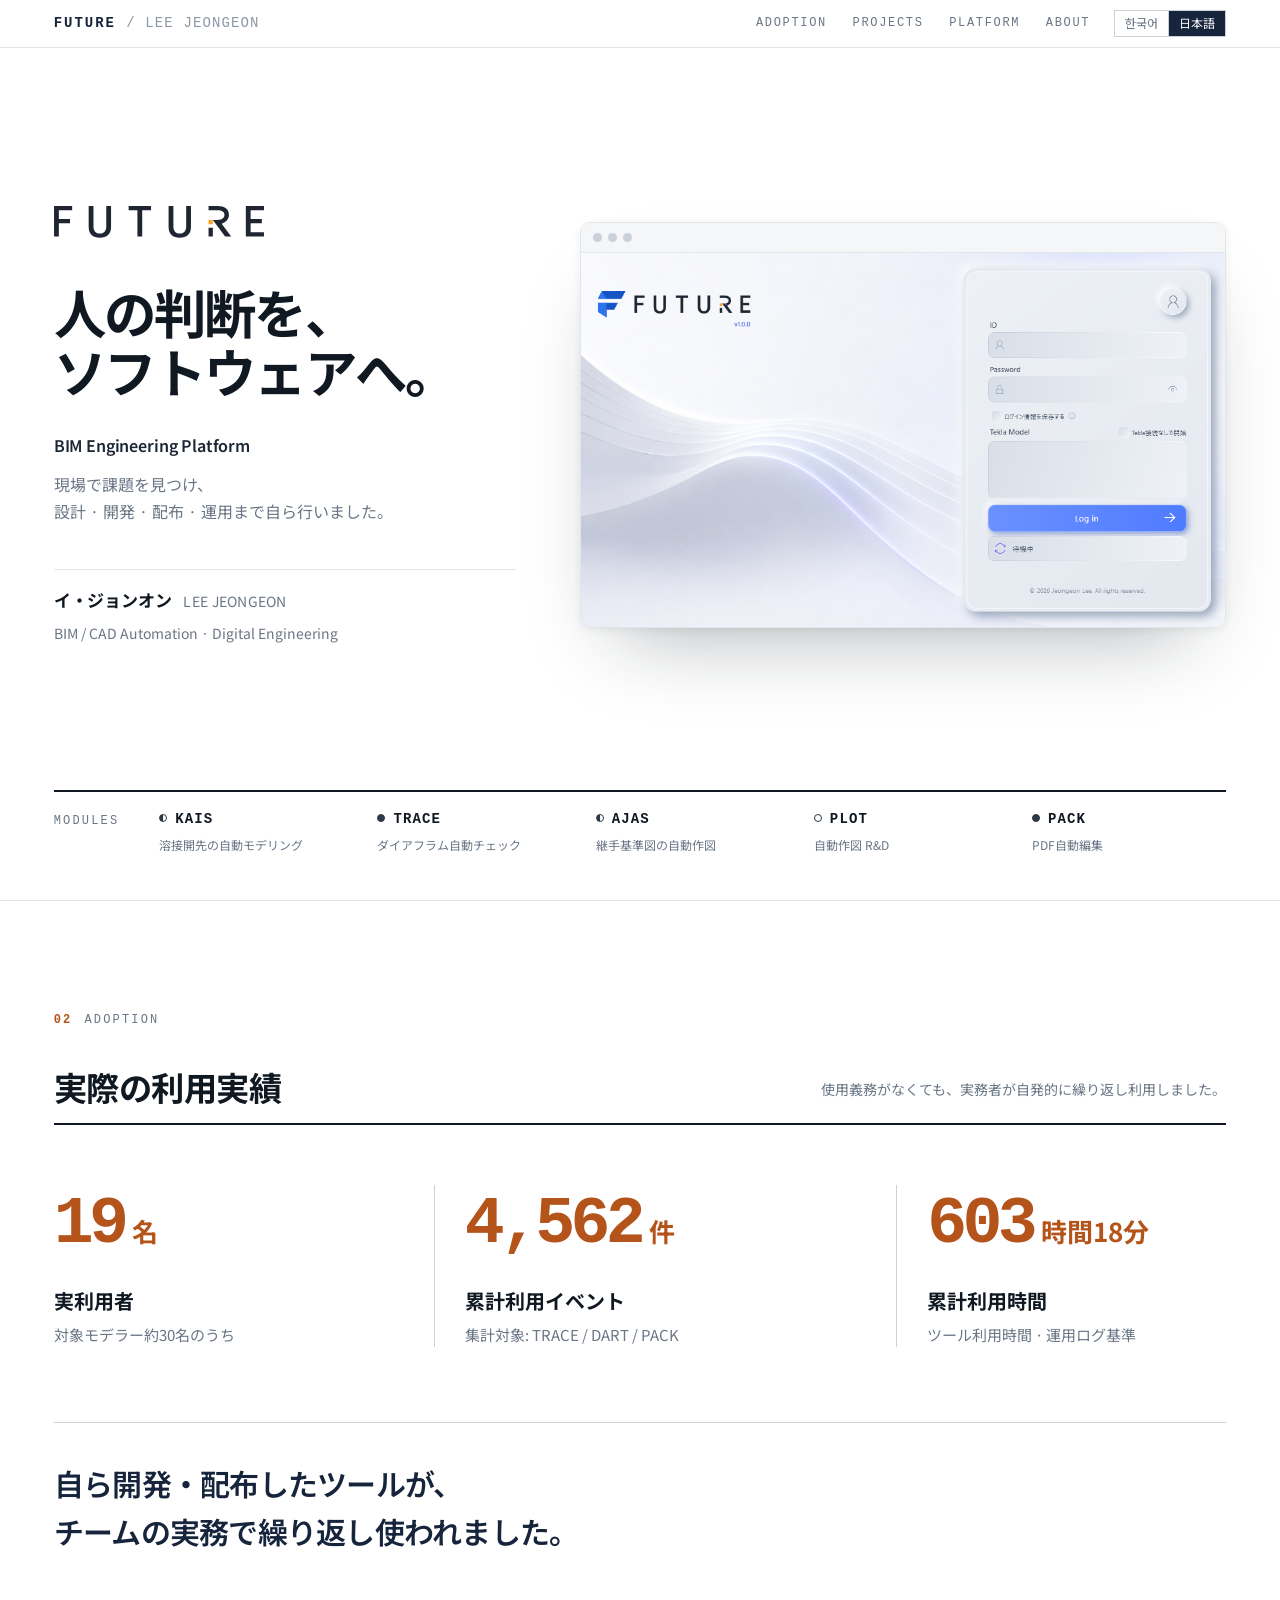
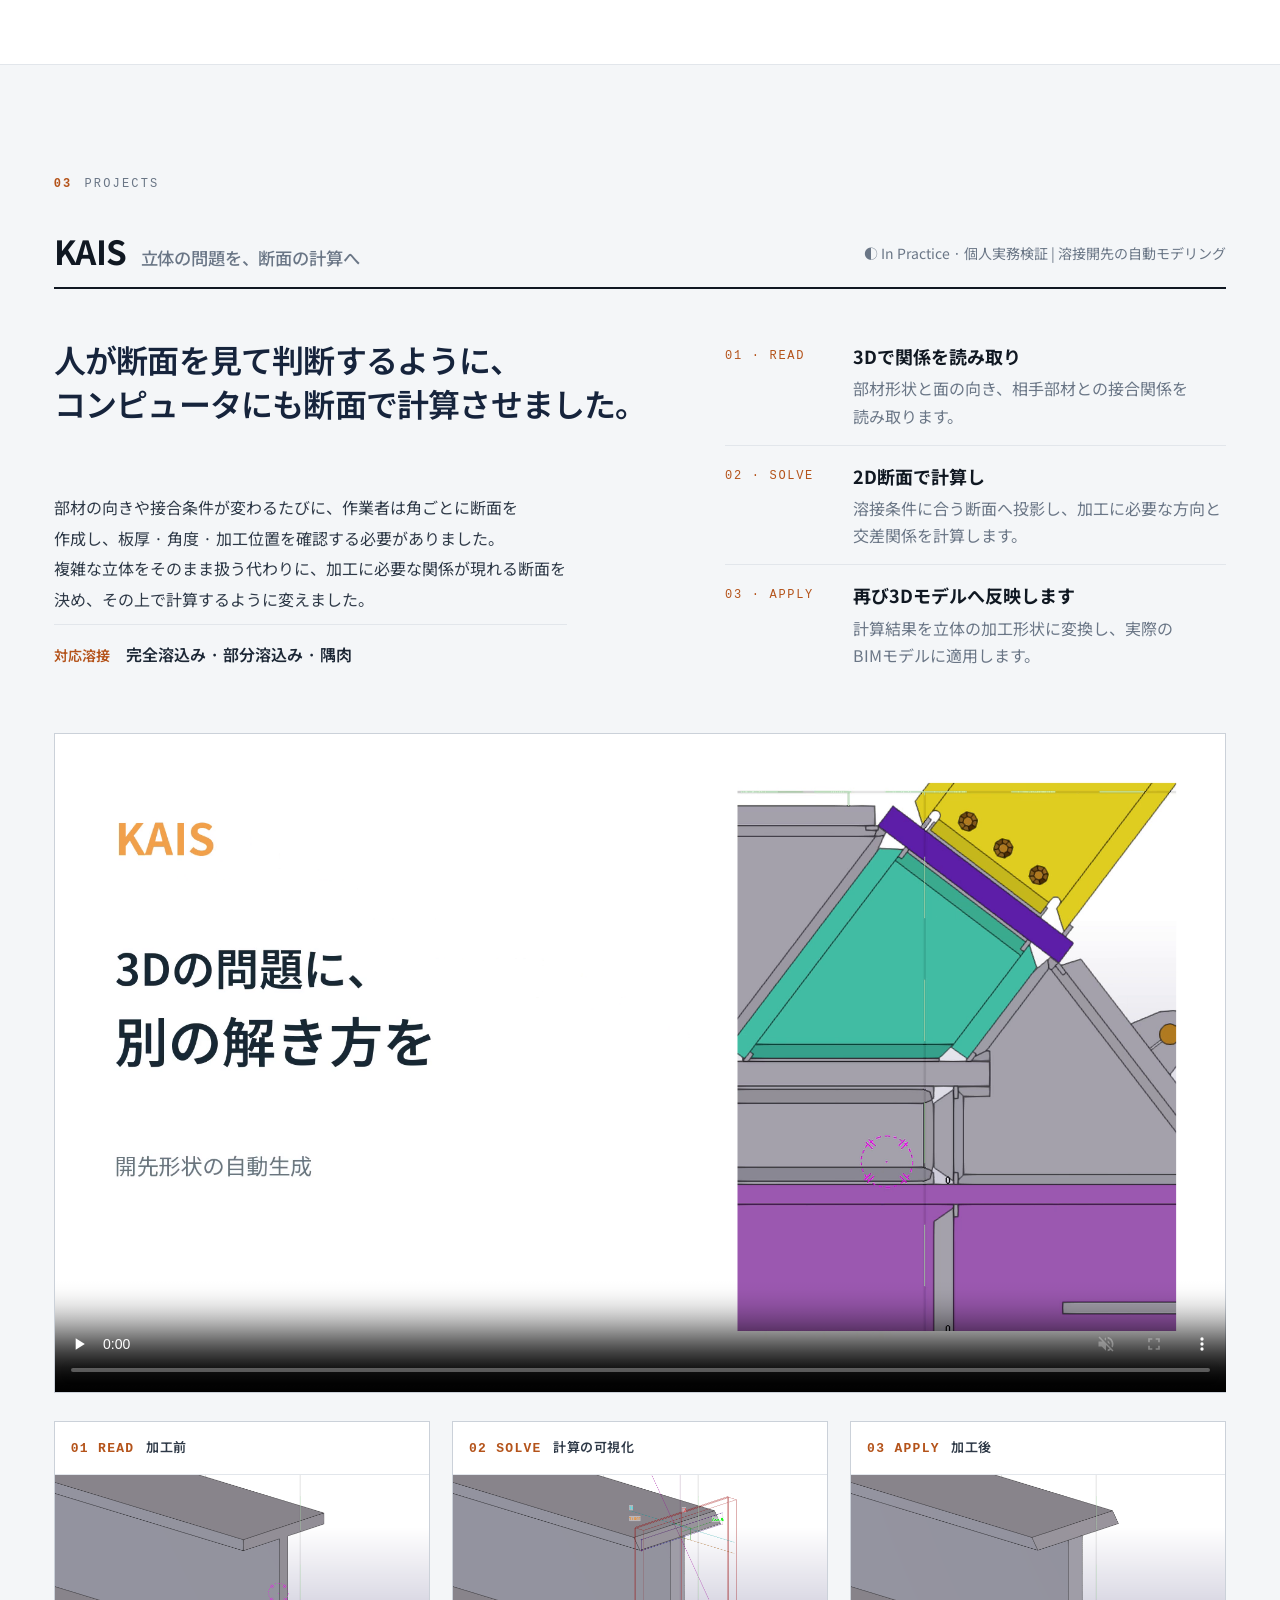
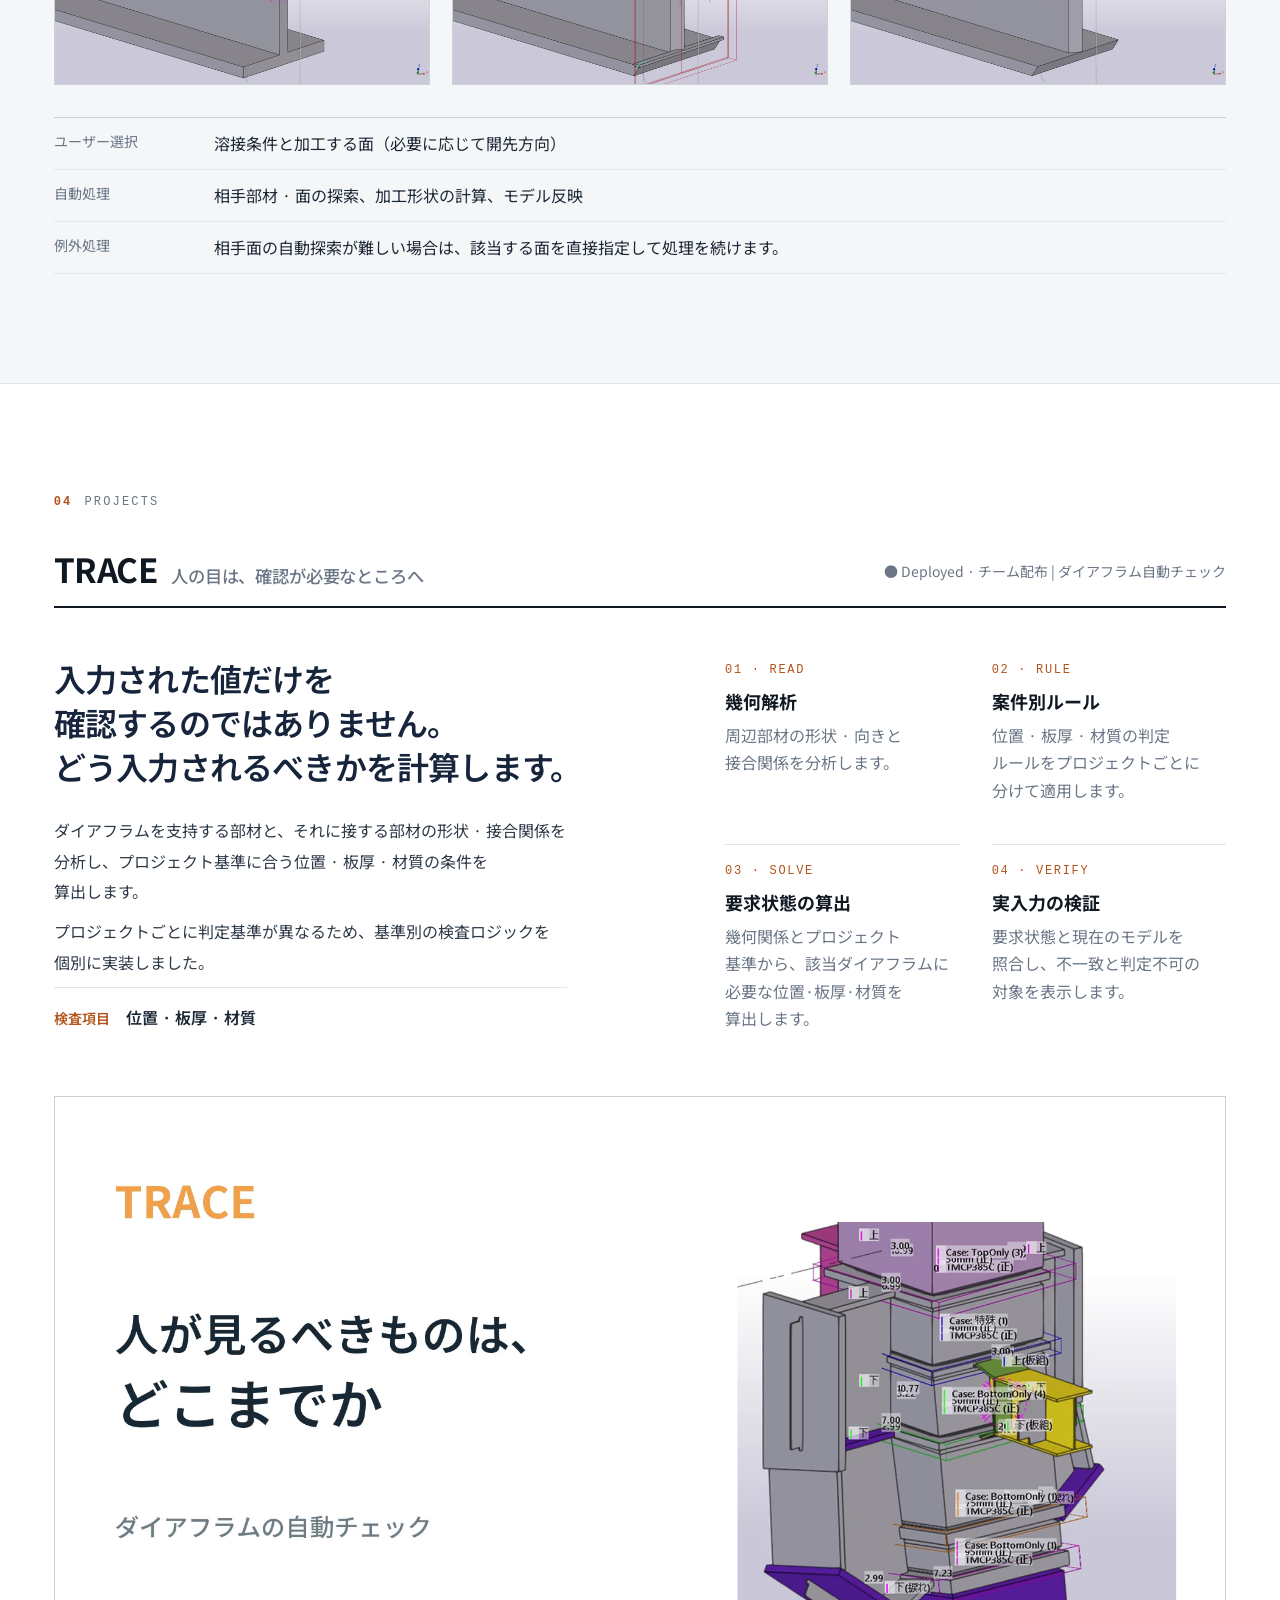
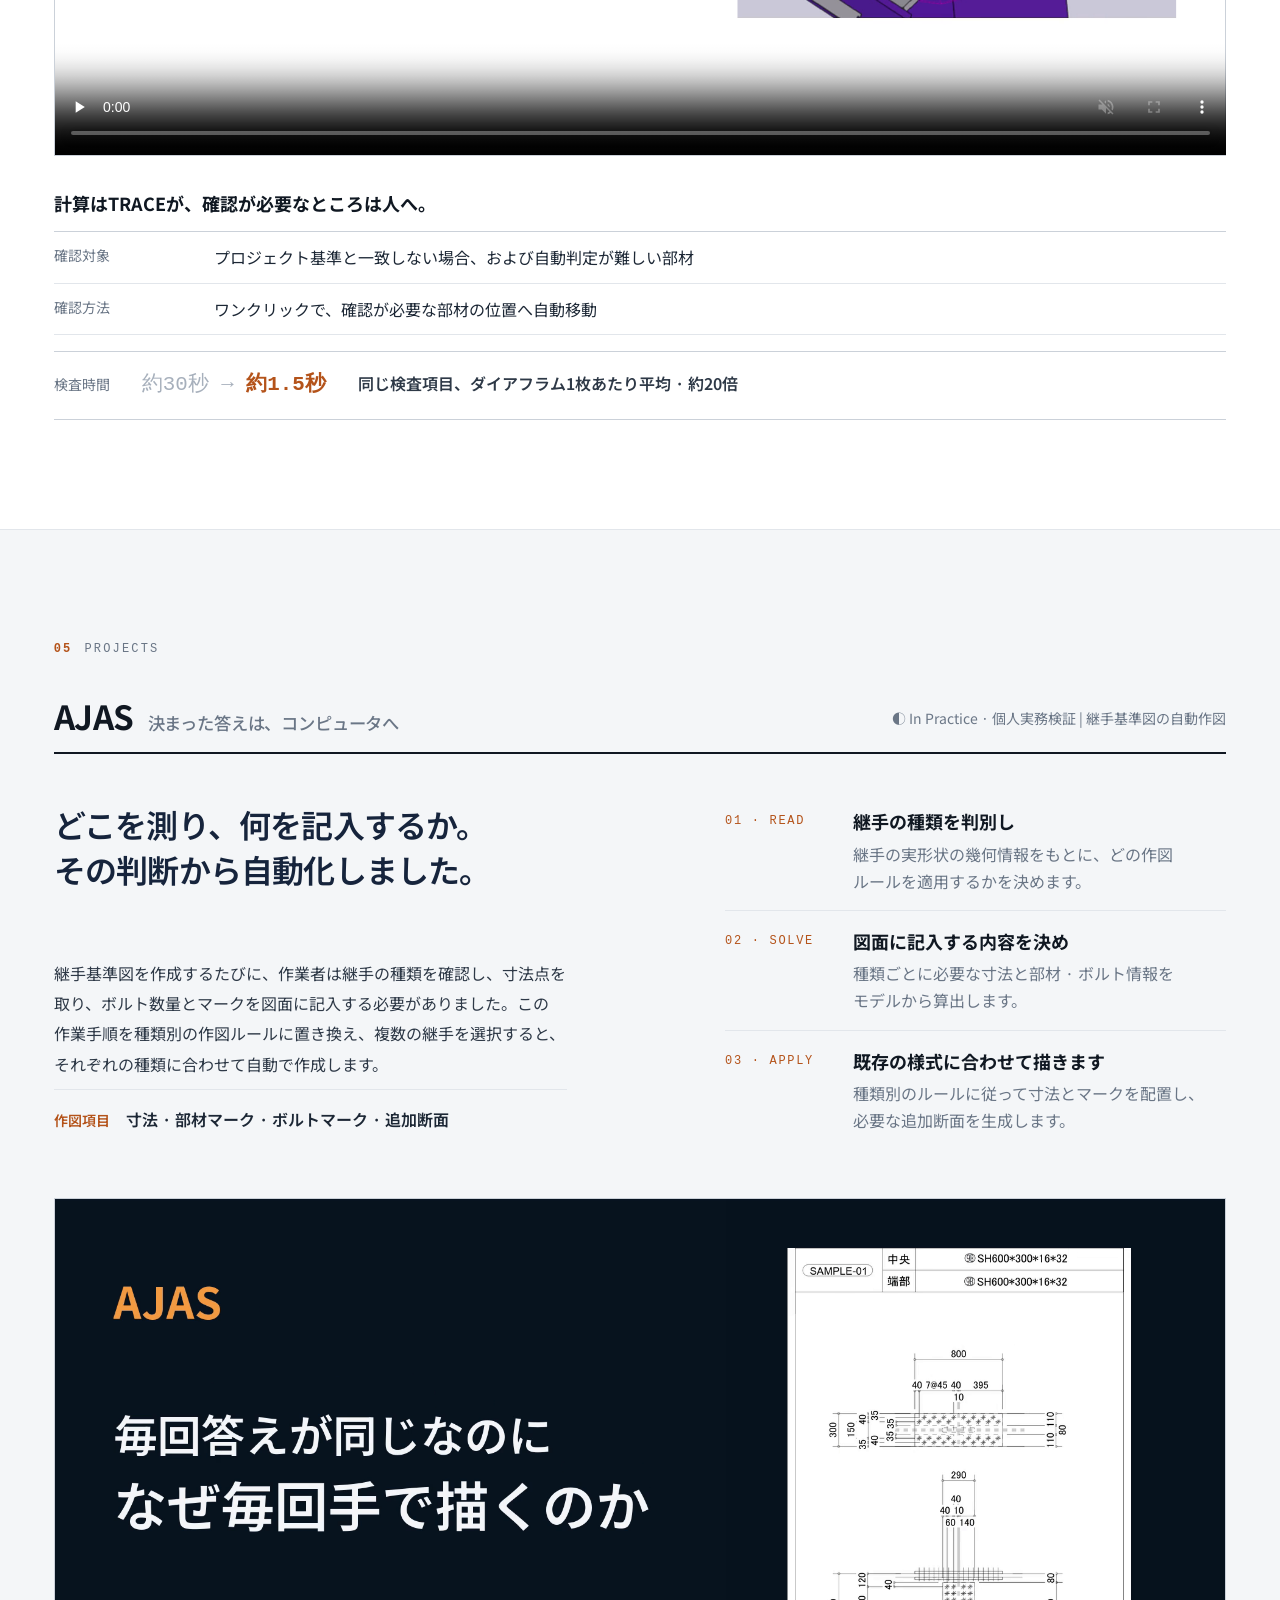
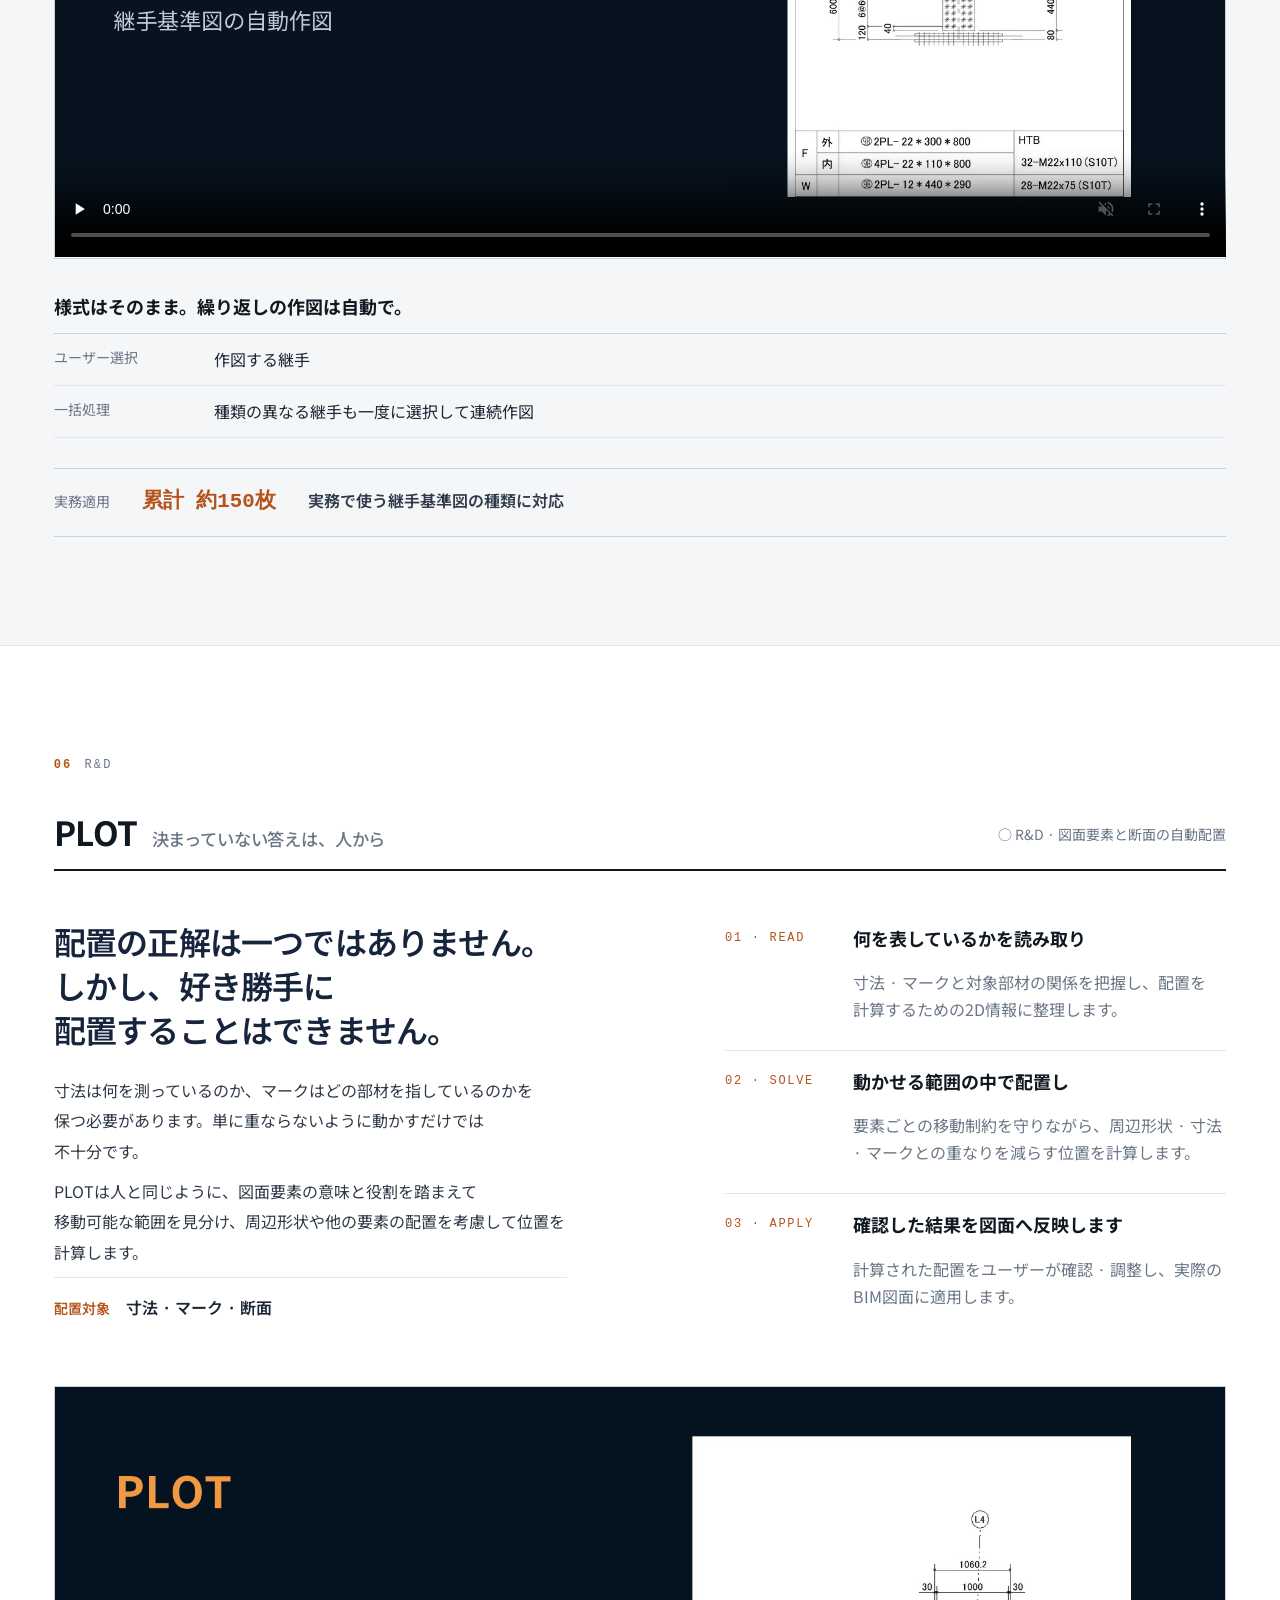
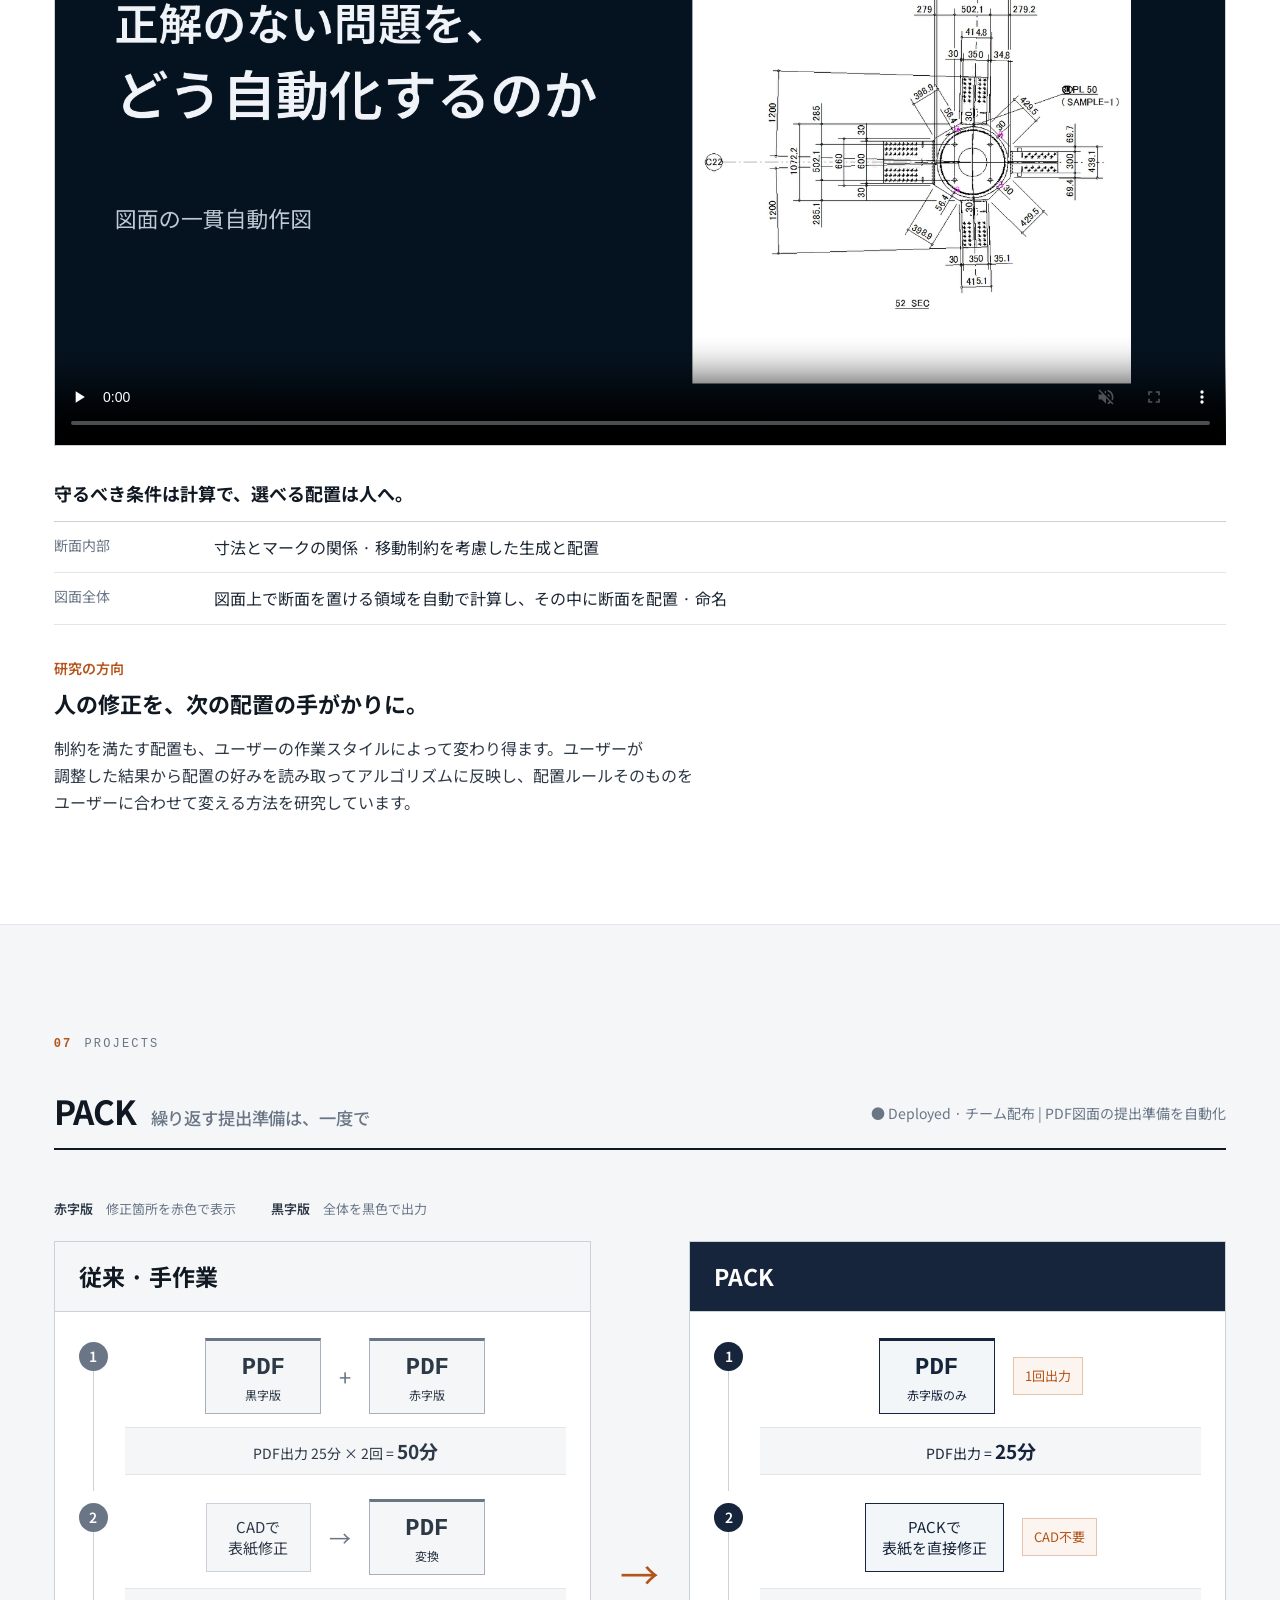
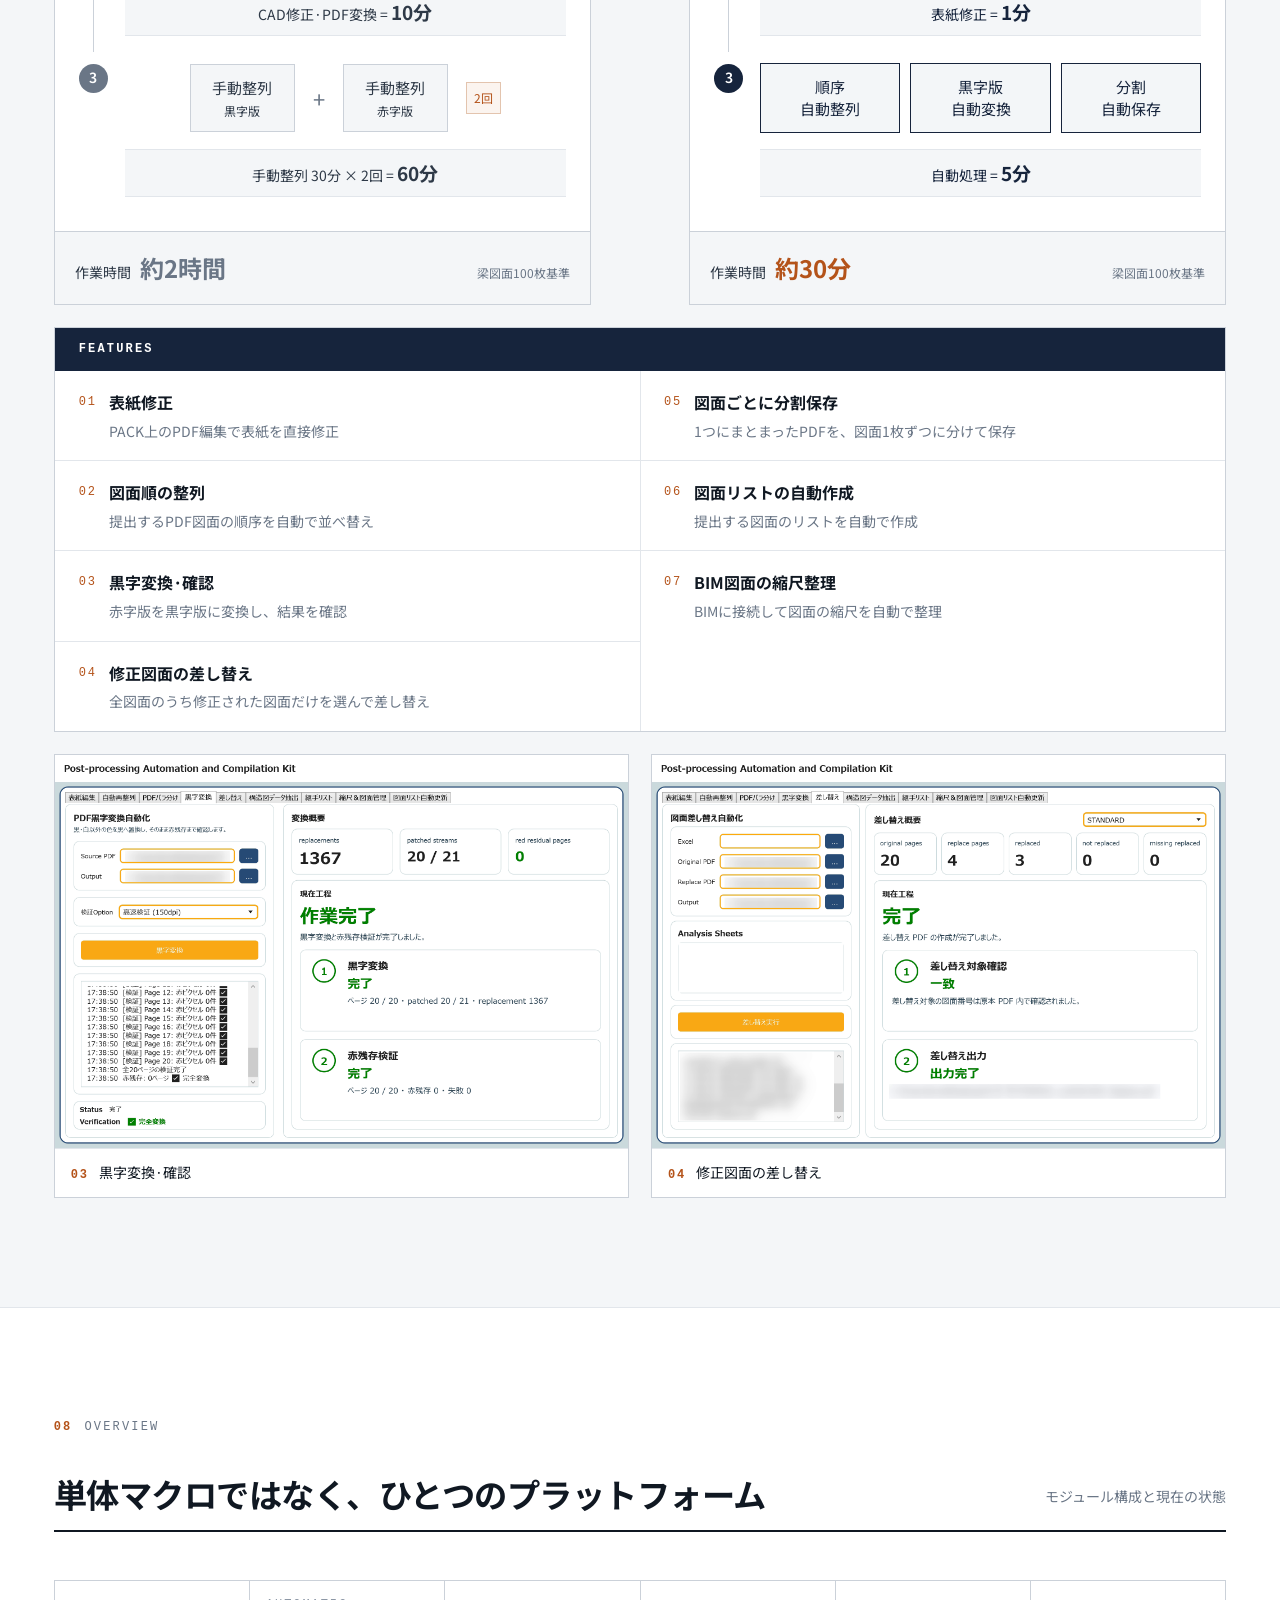
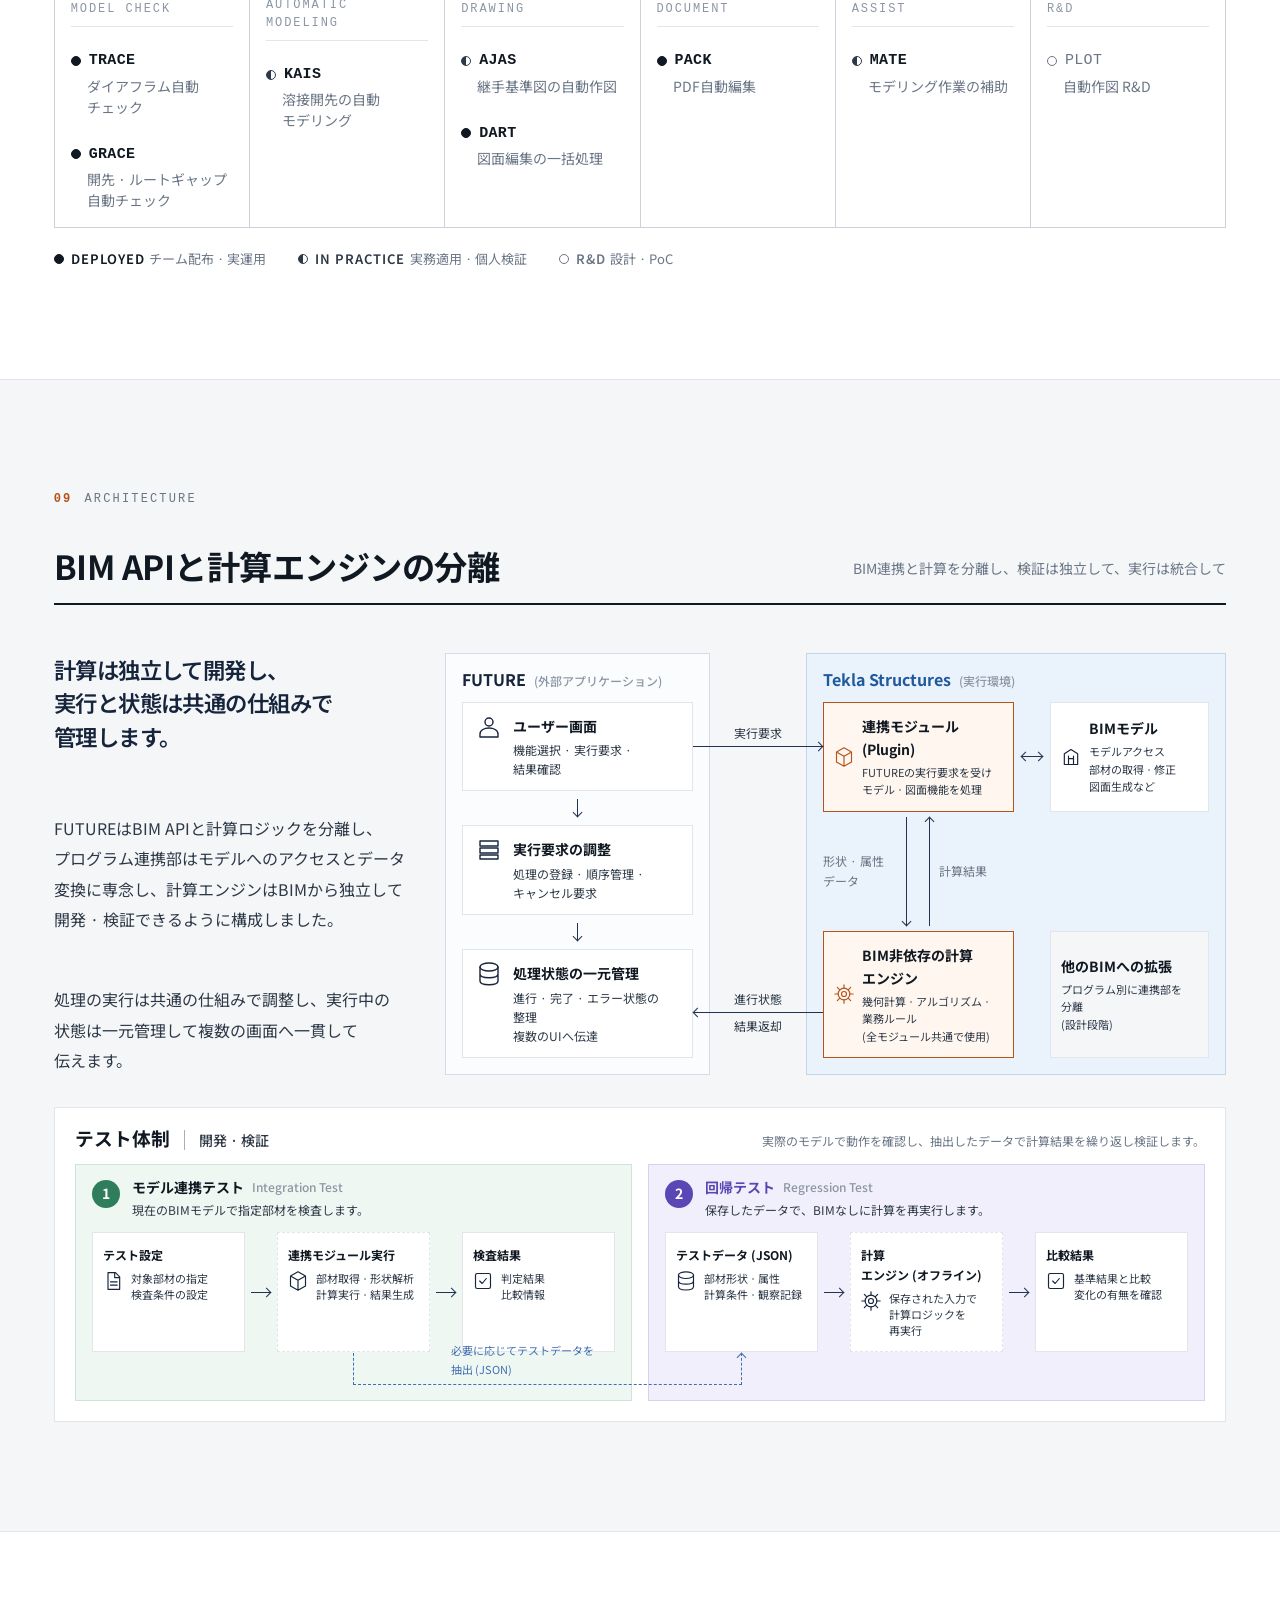
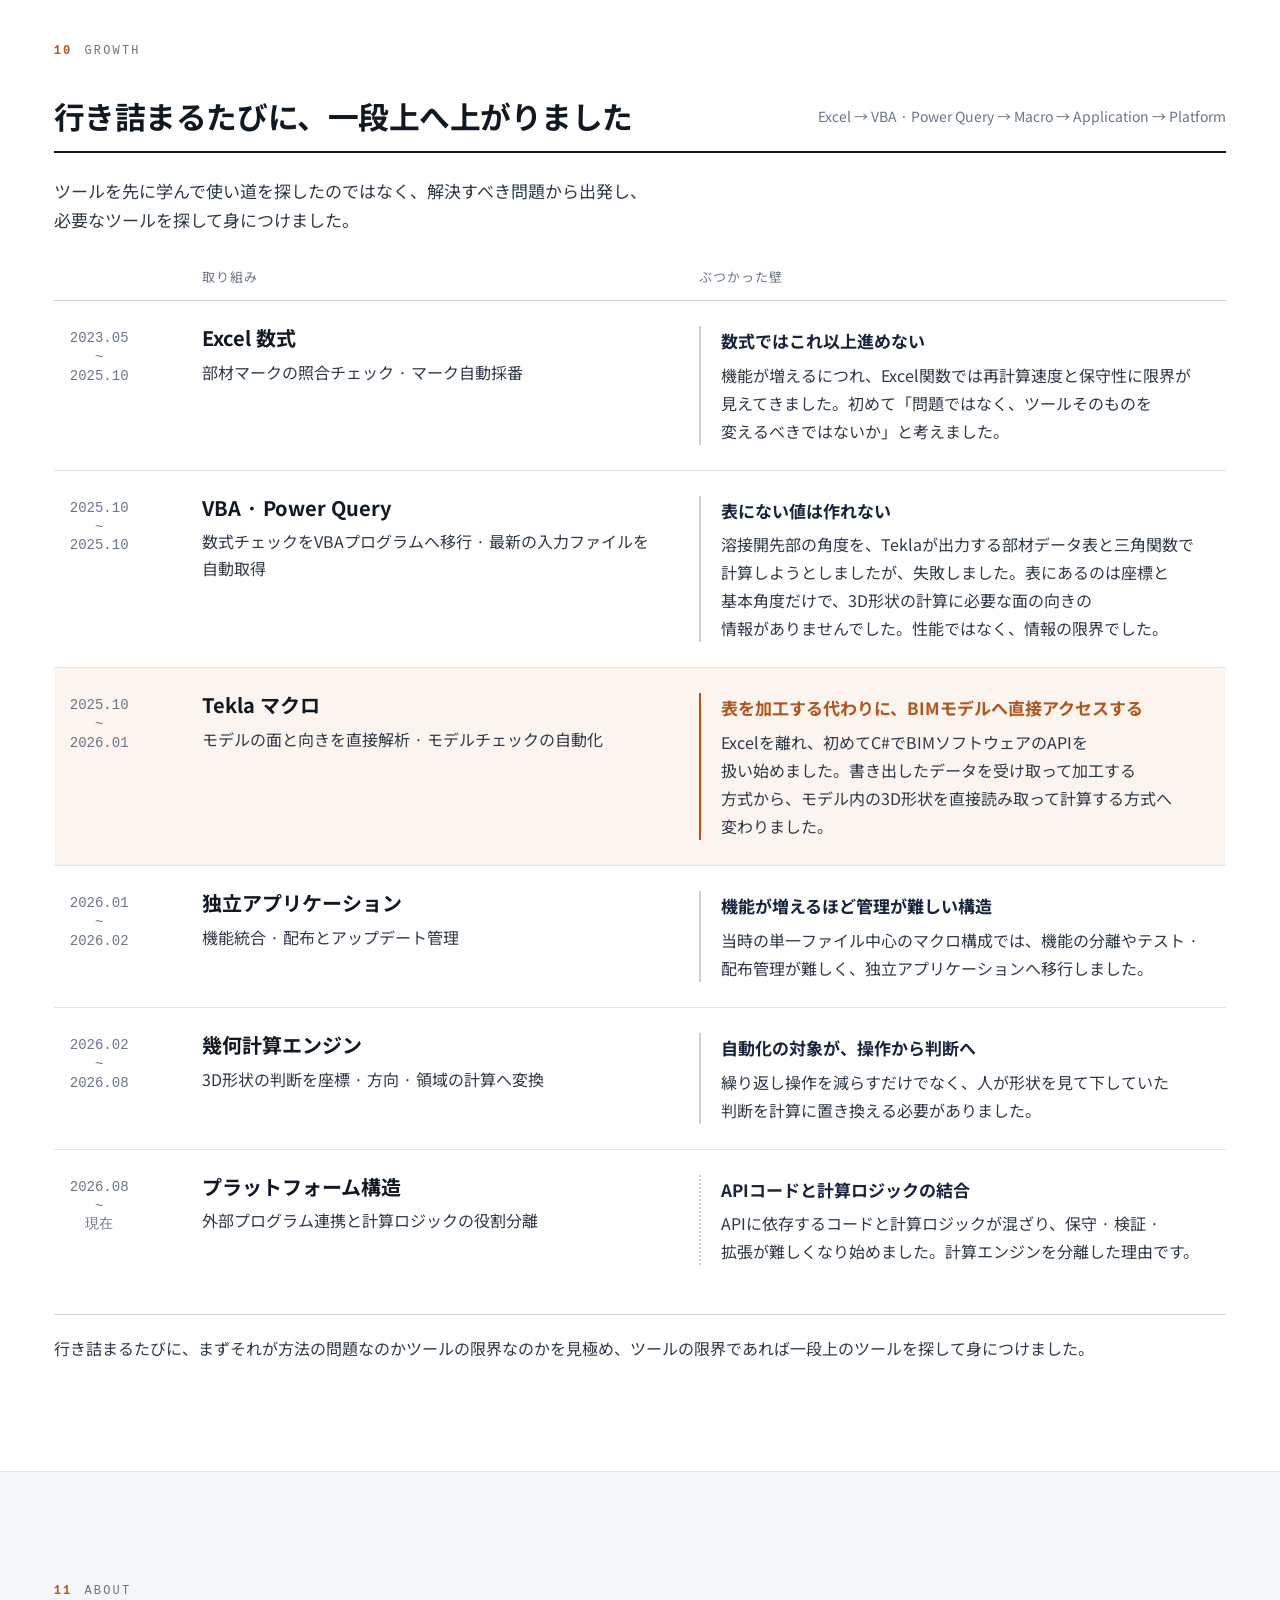
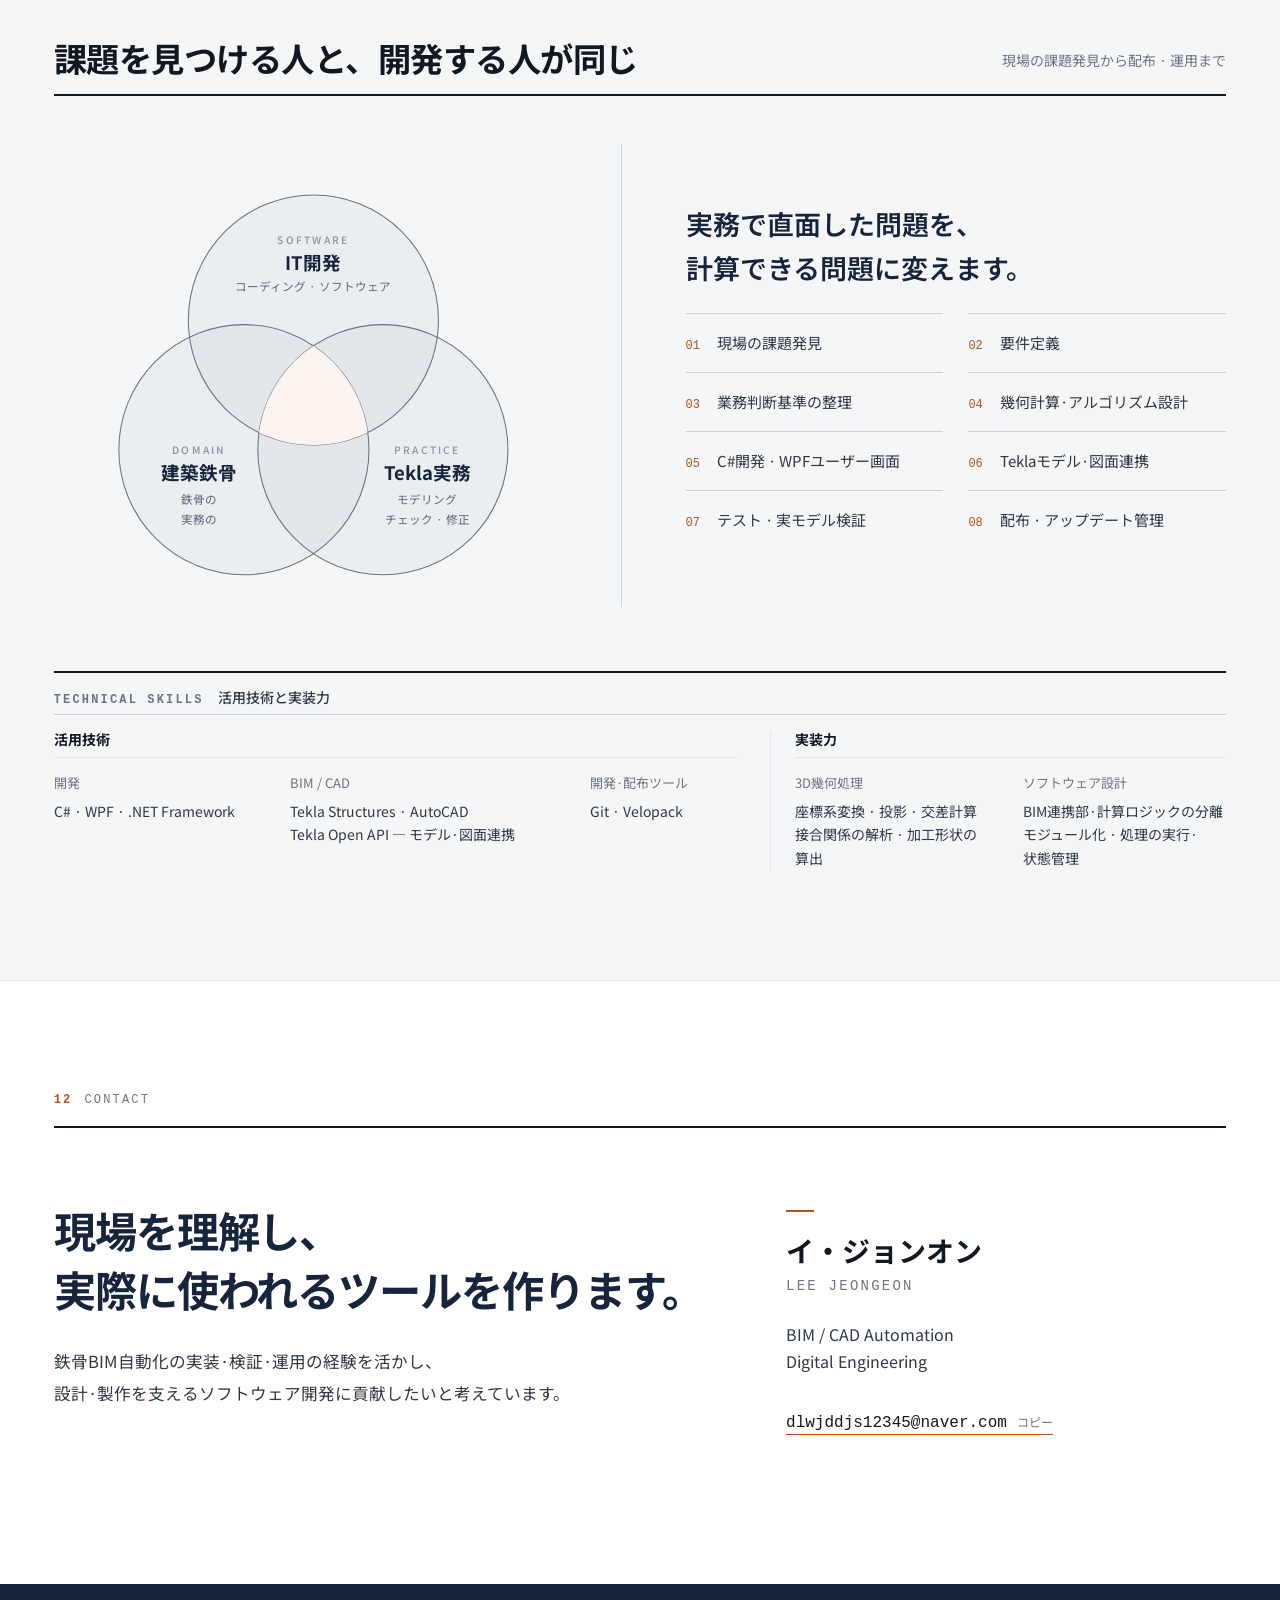
==== commit e51839c9: "Japanese page: Japanese demo videos and posters, taglines without periods" ====
--- a/jp/index.html
+++ b/jp/index.html
@@ -35,7 +35,7 @@
     
 
   </div>
-</section><section class="section" id="impact"><div class="wrap"><header class="section__head"><div class="section__id"><span class="section__num">02</span><span class="eyebrow">Adoption</span></div><h2 class="section__title">実際の<wbr>利用実績</h2><p class="section__sub">使用義務がなくても、<wbr>実務者が<wbr>自発的に<wbr>繰り返し利用しました。</p></header><div class="impact-numbers"><div><strong>19<span>名</span></strong><h3>実利用者</h3><p>対象<wbr>モデラー約30名のうち</p></div><div><strong>4,562<span>件</span></strong><h3>累計利用<wbr>イベント</h3><p>集計対象: TRACE / DART / PACK</p></div><div><strong>603<span>時間18分</span></strong><h3>累計利用時間</h3><p>ツール<wbr>利用時間 · 運用<wbr>ログ<wbr>基準</p></div></div><p class="feature-statement impact-summary">自ら開発・配布した<wbr>ツールが、<br><wbr>チームの<wbr>実務で<wbr>繰り返し使われました。</p></div></section><section class="section section--panel" id="kais"><div class="wrap"><header class="section__head"><div class="section__id"><span class="section__num">03</span><span class="eyebrow">Projects</span></div><h2 class="section__title">KAIS<span class="section__tagline">立体の<wbr>問題を、<wbr>断面の<wbr>計算へ。</span></h2><p class="section__sub">◐ In Practice · 個人実務検証 | 溶接開先の<wbr>自動<wbr>モデリング</p></header><div class="problem-layout kais-idea"><div><p class="feature-statement">人が<wbr>断面を<wbr>見て判断するように、<br><wbr>コンピュータにも<wbr>断面で<br class="m-only"><wbr>計算させました。</p><p>部材の<wbr>向きや<wbr>接合条件が<wbr>変わるたびに、<wbr>作業者は<wbr>角ごとに<wbr>断面を<wbr>作成し、<wbr>板厚 · 角度 · 加工位置を<wbr>確認する<wbr>必要がありました。<wbr>複雑な立体をそのまま<wbr>扱う代わりに、<wbr>加工に<wbr>必要な関係が<wbr>現れる<wbr>断面を<wbr>決め、<wbr>その<wbr>上で<wbr>計算するように<wbr>変えました。</p><p class="kais-weld"><span>対応溶接</span>完全溶込み · 部分溶込み · 隅肉</p></div><ol class="kais-steps"><li><span>01 · Read</span><b>3Dで<wbr>関係を<wbr>読み取り</b><p>部材形状と<wbr>面の<wbr>向き、<wbr>相手部材との<wbr>接合関係を<wbr>読み取ります。</p></li><li><span>02 · Solve</span><b>2D断面で<wbr>計算し</b><p>溶接条件に<wbr>合う断面へ<wbr>投影し、<wbr>加工に<wbr>必要な方向と<wbr>交差関係を<wbr>計算します。</p></li><li><span>03 · Apply</span><b>再び<wbr>3Dモデルへ<wbr>反映します</b><p>計算結果を<wbr>立体の<wbr>加工形状に<wbr>変換し、<wbr>実際の<wbr>BIMモデルに<wbr>適用します。</p></li></ol></div><div class="kais-evidence"><figure class="media feedback-video" data-demo="kais-demo"><div class="demo-screen"><img src="/assets/images/kais-poster.svg" width="1600" height="900" alt="KAIS 実装動画"><p class="demo-empty">KAIS 実装動画 · 準備中</p></div></figure><div class="geometry-triptych"><figure><figcaption><b>01 Read</b> 加工前</figcaption><img src="/assets/images/kais-before.png" width="1472" height="822" alt="KAIS BEFORE · 加工前"></figure><figure><figcaption><b>02 Solve</b> 計算の<wbr>可視化</figcaption><img src="/assets/images/kais-debug.png" width="1472" height="822" alt="KAIS GEOMETRY · 計算の可視化"></figure><figure><figcaption><b>03 Apply</b> 加工後</figcaption><img src="/assets/images/kais-after.png" width="1472" height="822" alt="KAIS AFTER · 加工後"></figure></div><dl class="kais-scope"><div><dt>ユーザー<wbr>選択</dt><dd>溶接条件と<wbr>加工する<wbr>面（必要に<wbr>応じて<wbr>開先方向）</dd></div><div><dt>自動処理</dt><dd>相手部材 · 面の<wbr>探索、<wbr>加工形状の<wbr>計算、<wbr>モデル<wbr>反映</dd></div><div><dt>例外処理</dt><dd>相手面の<wbr>自動探索が<wbr>難しい<wbr>場合は、<wbr>該当する<wbr>面を<wbr>直接指定して<wbr>処理を<wbr>続けます。</dd></div></dl></div></div></section><section class="section" id="projects"><div class="wrap"><header class="section__head"><div class="section__id"><span class="section__num">04</span><span class="eyebrow">Projects</span></div><h2 class="section__title">TRACE<span class="section__tagline">人の<wbr>目は、<wbr>確認が<wbr>必要なところへ。</span></h2><p class="section__sub">● Deployed · チーム<wbr>配布 | ダイアフラム<wbr>自動<wbr>チェック</p></header><div class="problem-layout kais-idea trace-idea"><div><p class="feature-statement">入力された<wbr>値だけを<br class="m-only"><wbr>確認するのではありません。<br><wbr>どう<wbr>入力されるべきかを<br class="m-only"><wbr>計算します。</p><p>ダイアフラムを<wbr>支持する<wbr>部材と、<wbr>それに<wbr>接する<wbr>部材の<wbr>形状 · 接合関係を<wbr>分析し、<wbr>プロジェクト<wbr>基準に<wbr>合う位置 · 板厚 · 材質の<wbr>条件を<wbr>算出します。</p><p>プロジェクトごとに<wbr>判定基準が<wbr>異なるため、<wbr>基準別の<wbr>検査<wbr>ロジックを<wbr>個別に<wbr>実装しました。</p><p class="kais-weld"><span>検査項目</span>位置 · 板厚 · 材質</p></div><ol class="kais-steps"><li><span>01 · Read</span><b>幾何解析</b><p>周辺部材の<wbr>形状 · 向きと<wbr>接合関係を<wbr>分析します。</p></li><li><span>02 · Rule</span><b>案件別<wbr>ルール</b><p>位置 · 板厚 · 材質の<wbr>判定<wbr>ルールを<wbr>プロジェクトごとに<wbr>分けて<wbr>適用します。</p></li><li><span>03 · Solve</span><b>要求状態の<wbr>算出</b><p>幾何関係と<wbr>プロジェクト<wbr>基準から、<wbr>該当<wbr>ダイアフラムに<wbr>必要な位置·板厚·材質を<wbr>算出します。</p></li><li><span>04 · Verify</span><b>実入力の<wbr>検証</b><p>要求状態と<wbr>現在の<wbr>モデルを<wbr>照合し、<wbr>不一致と<wbr>判定不可の<wbr>対象を<wbr>表示します。</p></li></ol></div><figure class="media demo-large" data-demo="trace-demo"><div class="demo-screen"><img src="/assets/images/trace-poster.svg" width="1600" height="900" alt="TRACE 実装動画"><p class="demo-empty">TRACE 実装動画 · 準備中</p></div></figure><div class="trace-result"><p class="trace-bridge">計算は<wbr>TRACEが、<wbr>確認が<wbr>必要なところは<wbr>人へ。</p><dl class="kais-scope"><div><dt>確認対象</dt><dd>プロジェクト<wbr>基準と<wbr>一致しない<wbr>場合、<wbr>および<wbr>自動判定が<wbr>難しい<wbr>部材</dd></div><div><dt>確認方法</dt><dd>ワンクリックで、<wbr>確認が<wbr>必要な部材の<wbr>位置へ<wbr>自動移動</dd></div></dl></div><div class="metricbar"><span class="metricbar__k">検査時間</span><span class="metricbar__v"><del>約30秒</del> <em>→</em> <b>約1.5秒</b></span><span class="metricbar__v metricbar__v--text">同じ検査項目、<wbr>ダイアフラム1枚あたり<wbr>平均 · 約20倍</span></div></div></section><section class="section section--panel" id="ajas"><div class="wrap"><header class="section__head"><div class="section__id"><span class="section__num">05</span><span class="eyebrow">Projects</span></div><h2 class="section__title">AJAS<span class="section__tagline">決まった<wbr>答えは、<wbr>コンピュータへ。</span></h2><p class="section__sub">◐ In Practice · 個人実務検証 | 継手基準図の<wbr>自動作図</p></header><div class="problem-layout kais-idea ajas-idea"><div><p class="feature-statement">どこを<wbr>測り、<wbr>何を<wbr>記入するか。<br><wbr>その<wbr>判断から<br class="m-only"><wbr>自動化しました。</p><p>継手基準図を<wbr>作成するたびに、<wbr>作業者は<wbr>継手の<wbr>種類を<wbr>確認し、<wbr>寸法点を<wbr>取り、<wbr>ボルト<wbr>数量と<wbr>マークを<wbr>図面に<wbr>記入する<wbr>必要がありました。<wbr>この<wbr>作業手順を<wbr>種類別の<wbr>作図<wbr>ルールに<wbr>置き換え、<wbr>複数の<wbr>継手を<wbr>選択すると、<wbr>それぞれの<wbr>種類に<wbr>合わせて<wbr>自動で<wbr>作成します。</p><p class="kais-weld"><span>作図項目</span>寸法 · 部材<wbr>マーク · ボルトマーク · 追加断面</p></div><ol class="kais-steps"><li><span>01 · Read</span><b>継手の<wbr>種類を<wbr>判別し</b><p>継手の<wbr>実形状の<wbr>幾何情報をもとに、<wbr>どの<wbr>作図<wbr>ルールを<wbr>適用するかを<wbr>決めます。</p></li><li><span>02 · Solve</span><b>図面に<wbr>記入する<wbr>内容を<wbr>決め</b><p>種類ごとに<wbr>必要な寸法と<wbr>部材 · ボルト<wbr>情報を<wbr>モデルから<wbr>算出します。</p></li><li><span>03 · Apply</span><b>既存の<wbr>様式に<wbr>合わせて<wbr>描きます</b><p>種類別の<wbr>ルールに<wbr>従って<wbr>寸法と<wbr>マークを<wbr>配置し、<wbr>必要な追加断面を<wbr>生成します。</p></li></ol></div><figure class="media demo-large" data-demo="ajas-demo"><div class="demo-screen"><img src="/assets/images/ajas-after.svg" width="1600" height="1000" alt="AJAS 実装動画"><p class="demo-empty">AJAS 実装動画 · 準備中</p></div></figure><div class="trace-result"><p class="trace-bridge">様式はそのまま。<wbr>繰り返しの<wbr>作図は<wbr>自動で。</p><dl class="kais-scope"><div><dt>ユーザー<wbr>選択</dt><dd>作図する<wbr>継手</dd></div><div><dt>一括処理</dt><dd>種類の<wbr>異なる<wbr>継手も<wbr>一度に<wbr>選択して<wbr>連続作図</dd></div></dl></div><div class="metricbar"><span class="metricbar__k">実務適用</span><span class="metricbar__v"><b>累計 約150枚</b></span><span class="metricbar__v metricbar__v--text">実務で<wbr>使う継手基準図の<wbr>種類に<wbr>対応</span></div></div></section><section class="section" id="rnd"><div class="wrap"><header class="section__head"><div class="section__id"><span class="section__num">06</span><span class="eyebrow">R&D</span></div><h2 class="section__title">PLOT<span class="section__tagline">決まっていない<wbr>答えは、<wbr>人から。</span></h2><p class="section__sub">○ R&D · 図面要素と<wbr>断面の<wbr>自動配置</p></header><div class="problem-layout kais-idea plot-idea"><div><p class="feature-statement">配置の<wbr>正解は<wbr>一つではありません。<br><wbr>しかし、<wbr>好き勝手に<br class="m-only"><wbr>配置することはできません。</p><p>寸法は<wbr>何を<wbr>測っているのか、<wbr>マークはどの<wbr>部材を<wbr>指しているのかを<wbr>保つ必要があります。<wbr>単に<wbr>重ならないように<wbr>動かすだけでは<wbr>不十分です。</p><p>PLOTは<wbr>人と<wbr>同じように、<wbr>図面要素の<wbr>意味と<wbr>役割を<wbr>踏まえて<wbr>移動可能な範囲を<wbr>見分け、<wbr>周辺形状や<wbr>他の<wbr>要素の<wbr>配置を<wbr>考慮して<wbr>位置を<wbr>計算します。</p><p class="kais-weld"><span>配置対象</span>寸法 · マーク · 断面</p></div><ol class="kais-steps"><li><span>01 · Read</span><b>何を<wbr>表しているかを<wbr>読み取り</b><p>寸法 · マークと<wbr>対象部材の<wbr>関係を<wbr>把握し、<wbr>配置を<wbr>計算するための<wbr>2D情報に<wbr>整理します。</p></li><li><span>02 · Solve</span><b>動かせる<wbr>範囲の<wbr>中で<wbr>配置し</b><p>要素ごとの<wbr>移動制約を<wbr>守りながら、<wbr>周辺形状 · 寸法 · マークとの<wbr>重なりを<wbr>減らす<wbr>位置を<wbr>計算します。</p></li><li><span>03 · Apply</span><b>確認した<wbr>結果を<wbr>図面へ<wbr>反映します</b><p>計算された<wbr>配置を<wbr>ユーザーが<wbr>確認 · 調整し、<wbr>実際の<wbr>BIM図面に<wbr>適用します。</p></li></ol></div><figure class="media demo-large" data-demo="plot-demo"><div class="demo-screen"><img src="/assets/images/plot-demo-ko-poster.png" width="1920" height="1080" alt="PLOT 実装動画"><p class="demo-empty">PLOT 実装動画 · 準備中</p></div></figure><div class="trace-result"><p class="trace-bridge">守るべき<wbr>条件は<wbr>計算で、<wbr>選べる<wbr>配置は<wbr>人へ。</p><dl class="kais-scope"><div><dt>断面内部</dt><dd>寸法と<wbr>マークの<wbr>関係 · 移動制約を<wbr>考慮した<wbr>生成と<wbr>配置</dd></div><div><dt>図面全体</dt><dd>図面上で<wbr>断面を<wbr>置ける<wbr>領域を<wbr>自動で<wbr>計算し、<wbr>その<wbr>中に<wbr>断面を<wbr>配置 · 命名</dd></div></dl></div><div class="project-details plot-details"><div><h3><small>研究の<wbr>方向</small>人の<wbr>修正を、<wbr>次の<wbr>配置の<wbr>手がかりに。</h3><p>制約を<wbr>満たす<wbr>配置も、<wbr>ユーザーの<wbr>作業<wbr>スタイルによって<wbr>変わり<wbr>得ます。<wbr>ユーザーが<wbr>調整した<wbr>結果から<wbr>配置の<wbr>好みを<wbr>読み取って<wbr>アルゴリズムに<wbr>反映し、<wbr>配置<wbr>ルールそのものを<wbr>ユーザーに<wbr>合わせて<wbr>変える<wbr>方法を<wbr>研究しています。</p></div></div></div></section><section class="section section--panel" id="pack"><div class="wrap"><header class="section__head"><div class="section__id"><span class="section__num">07</span><span class="eyebrow">Projects</span></div><h2 class="section__title">PACK<span class="section__tagline">繰り返す提出準備は、<wbr>一度で。</span></h2><p class="section__sub">● Deployed · チーム<wbr>配布 | PDF図面の<wbr>提出準備を<wbr>自動化</p></header><p class="pack-editions"><span><b>赤字版</b> 修正箇所を<wbr>赤色で<wbr>表示</span><span><b>黒字版</b> 全体を<wbr>黒色で<wbr>出力</span></p><div class="pack-visual"><article class="pack-lane manual"><h3>従来 · 手作業</h3><ol><li><span class="pack-number">1</span><div class="pack-stage"><div class="pack-objects"><div class="paper-node"><b>PDF</b><span>黒字版</span></div><span class="pack-plus">+</span><div class="paper-node"><b>PDF</b><span>赤字版</span></div></div><p class="pack-timing">PDF出力 25分 × 2回 = <b>50分</b></p></div></li><li><span class="pack-number">2</span><div class="pack-stage"><div class="pack-objects"><div class="process-node">CADで<br><wbr>表紙修正</div><span class="pack-plus">→</span><div class="paper-node"><b>PDF</b><span>変換</span></div></div><p class="pack-timing">CAD修正·PDF変換 = <b>10分</b></p></div></li><li><span class="pack-number">3</span><div class="pack-stage"><div class="pack-objects"><div class="process-node">手動整列<span>黒字版</span></div><span class="pack-plus">+</span><div class="process-node">手動整列<span>赤字版</span></div><span class="repeat-count">2回</span></div><p class="pack-timing">手動整列 30分 × 2回 = <b>60分</b></p></div></li></ol><p class="lane-total">作業時間 <b>約2時間</b><span>梁図面100枚基準</span></p></article><div class="pack-transition" aria-hidden="true"><span>→</span></div><article class="pack-lane automated"><h3>PACK</h3><ol><li><span class="pack-number">1</span><div class="pack-stage"><div class="pack-objects"><div class="paper-node"><b>PDF</b><span>赤字版のみ</span></div><span class="pack-flag">1回出力</span></div><p class="pack-timing">PDF出力 = <b>25分</b></p></div></li><li><span class="pack-number">2</span><div class="pack-stage"><div class="pack-objects"><div class="process-node">PACKで<br><wbr>表紙を<wbr>直接修正</div><span class="pack-flag">CAD不要</span></div><p class="pack-timing">表紙修正 = <b>1分</b></p></div></li><li><span class="pack-number">3</span><div class="pack-stage"><div class="pack-objects compact"><div class="process-node">順序<br><wbr>自動整列</div><div class="process-node">黒字版<br><wbr>自動変換</div><div class="process-node">分割<br><wbr>自動保存</div></div><p class="pack-timing">自動処理 = <b>5分</b></p></div></li></ol><p class="lane-total">作業時間 <b>約30分</b><span>梁図面100枚基準</span></p></article></div><div class="pack-features"><h3>Features</h3><ol><li><span>01</span><b>表紙修正</b><p>PACK上の<wbr>PDF編集で<wbr>表紙を<wbr>直接修正</p></li><li><span>02</span><b>図面順の<wbr>整列</b><p>提出する<wbr>PDF図面の<wbr>順序を<wbr>自動で<wbr>並べ替え</p></li><li><span>03</span><b>黒字変換·確認</b><p>赤字版を<wbr>黒字版に<wbr>変換し、<wbr>結果を<wbr>確認</p></li><li><span>04</span><b>修正図面の<wbr>差し替え</b><p>全図面のうち<wbr>修正された<wbr>図面だけを<wbr>選んで<wbr>差し替え</p></li><li><span>05</span><b>図面ごとに<wbr>分割保存</b><p>1つにまとまった<wbr>PDFを、<wbr>図面1枚ずつに<wbr>分けて<wbr>保存</p></li><li><span>06</span><b>図面<wbr>リストの<wbr>自動作成</b><p>提出する<wbr>図面の<wbr>リストを<wbr>自動で<wbr>作成</p></li><li><span>07</span><b>BIM図面の<wbr>縮尺整理</b><p>BIMに<wbr>接続して<wbr>図面の<wbr>縮尺を<wbr>自動で<wbr>整理</p></li></ol></div><div class="pack-screens"><figure><img src="/assets/images/pack-screen-black.png" width="2040" height="1400" loading="lazy" alt="PACK 黒字変換·確認画面"><figcaption><b>03</b>黒字変換·確認</figcaption></figure><figure><img src="/assets/images/pack-screen-replace.png" width="2040" height="1400" loading="lazy" alt="PACK 修正図面の差し替え画面"><figcaption><b>04</b>修正図面の<wbr>差し替え</figcaption></figure></div></div></section><section class="section" id="overview">
+</section><section class="section" id="impact"><div class="wrap"><header class="section__head"><div class="section__id"><span class="section__num">02</span><span class="eyebrow">Adoption</span></div><h2 class="section__title">実際の<wbr>利用実績</h2><p class="section__sub">使用義務がなくても、<wbr>実務者が<wbr>自発的に<wbr>繰り返し利用しました。</p></header><div class="impact-numbers"><div><strong>19<span>名</span></strong><h3>実利用者</h3><p>対象<wbr>モデラー約30名のうち</p></div><div><strong>4,562<span>件</span></strong><h3>累計利用<wbr>イベント</h3><p>集計対象: TRACE / DART / PACK</p></div><div><strong>603<span>時間18分</span></strong><h3>累計利用時間</h3><p>ツール<wbr>利用時間 · 運用<wbr>ログ<wbr>基準</p></div></div><p class="feature-statement impact-summary">自ら開発・配布した<wbr>ツールが、<br><wbr>チームの<wbr>実務で<wbr>繰り返し使われました。</p></div></section><section class="section section--panel" id="kais"><div class="wrap"><header class="section__head"><div class="section__id"><span class="section__num">03</span><span class="eyebrow">Projects</span></div><h2 class="section__title">KAIS<span class="section__tagline">立体の<wbr>問題を、<wbr>断面の<wbr>計算へ</span></h2><p class="section__sub">◐ In Practice · 個人実務検証 | 溶接開先の<wbr>自動<wbr>モデリング</p></header><div class="problem-layout kais-idea"><div><p class="feature-statement">人が<wbr>断面を<wbr>見て判断するように、<br><wbr>コンピュータにも<wbr>断面で<br class="m-only"><wbr>計算させました。</p><p>部材の<wbr>向きや<wbr>接合条件が<wbr>変わるたびに、<wbr>作業者は<wbr>角ごとに<wbr>断面を<wbr>作成し、<wbr>板厚 · 角度 · 加工位置を<wbr>確認する<wbr>必要がありました。<wbr>複雑な立体をそのまま<wbr>扱う代わりに、<wbr>加工に<wbr>必要な関係が<wbr>現れる<wbr>断面を<wbr>決め、<wbr>その<wbr>上で<wbr>計算するように<wbr>変えました。</p><p class="kais-weld"><span>対応溶接</span>完全溶込み · 部分溶込み · 隅肉</p></div><ol class="kais-steps"><li><span>01 · Read</span><b>3Dで<wbr>関係を<wbr>読み取り</b><p>部材形状と<wbr>面の<wbr>向き、<wbr>相手部材との<wbr>接合関係を<wbr>読み取ります。</p></li><li><span>02 · Solve</span><b>2D断面で<wbr>計算し</b><p>溶接条件に<wbr>合う断面へ<wbr>投影し、<wbr>加工に<wbr>必要な方向と<wbr>交差関係を<wbr>計算します。</p></li><li><span>03 · Apply</span><b>再び<wbr>3Dモデルへ<wbr>反映します</b><p>計算結果を<wbr>立体の<wbr>加工形状に<wbr>変換し、<wbr>実際の<wbr>BIMモデルに<wbr>適用します。</p></li></ol></div><div class="kais-evidence"><figure class="media feedback-video" data-demo="kais-demo"><div class="demo-screen"><img src="/assets/images/kais-poster.svg" width="1600" height="900" alt="KAIS 実装動画"><p class="demo-empty">KAIS 実装動画 · 準備中</p></div></figure><div class="geometry-triptych"><figure><figcaption><b>01 Read</b> 加工前</figcaption><img src="/assets/images/kais-before.png" width="1472" height="822" alt="KAIS BEFORE · 加工前"></figure><figure><figcaption><b>02 Solve</b> 計算の<wbr>可視化</figcaption><img src="/assets/images/kais-debug.png" width="1472" height="822" alt="KAIS GEOMETRY · 計算の可視化"></figure><figure><figcaption><b>03 Apply</b> 加工後</figcaption><img src="/assets/images/kais-after.png" width="1472" height="822" alt="KAIS AFTER · 加工後"></figure></div><dl class="kais-scope"><div><dt>ユーザー<wbr>選択</dt><dd>溶接条件と<wbr>加工する<wbr>面（必要に<wbr>応じて<wbr>開先方向）</dd></div><div><dt>自動処理</dt><dd>相手部材 · 面の<wbr>探索、<wbr>加工形状の<wbr>計算、<wbr>モデル<wbr>反映</dd></div><div><dt>例外処理</dt><dd>相手面の<wbr>自動探索が<wbr>難しい<wbr>場合は、<wbr>該当する<wbr>面を<wbr>直接指定して<wbr>処理を<wbr>続けます。</dd></div></dl></div></div></section><section class="section" id="projects"><div class="wrap"><header class="section__head"><div class="section__id"><span class="section__num">04</span><span class="eyebrow">Projects</span></div><h2 class="section__title">TRACE<span class="section__tagline">人の<wbr>目は、<wbr>確認が<wbr>必要なところへ</span></h2><p class="section__sub">● Deployed · チーム<wbr>配布 | ダイアフラム<wbr>自動<wbr>チェック</p></header><div class="problem-layout kais-idea trace-idea"><div><p class="feature-statement">入力された<wbr>値だけを<br class="m-only"><wbr>確認するのではありません。<br><wbr>どう<wbr>入力されるべきかを<br class="m-only"><wbr>計算します。</p><p>ダイアフラムを<wbr>支持する<wbr>部材と、<wbr>それに<wbr>接する<wbr>部材の<wbr>形状 · 接合関係を<wbr>分析し、<wbr>プロジェクト<wbr>基準に<wbr>合う位置 · 板厚 · 材質の<wbr>条件を<wbr>算出します。</p><p>プロジェクトごとに<wbr>判定基準が<wbr>異なるため、<wbr>基準別の<wbr>検査<wbr>ロジックを<wbr>個別に<wbr>実装しました。</p><p class="kais-weld"><span>検査項目</span>位置 · 板厚 · 材質</p></div><ol class="kais-steps"><li><span>01 · Read</span><b>幾何解析</b><p>周辺部材の<wbr>形状 · 向きと<wbr>接合関係を<wbr>分析します。</p></li><li><span>02 · Rule</span><b>案件別<wbr>ルール</b><p>位置 · 板厚 · 材質の<wbr>判定<wbr>ルールを<wbr>プロジェクトごとに<wbr>分けて<wbr>適用します。</p></li><li><span>03 · Solve</span><b>要求状態の<wbr>算出</b><p>幾何関係と<wbr>プロジェクト<wbr>基準から、<wbr>該当<wbr>ダイアフラムに<wbr>必要な位置·板厚·材質を<wbr>算出します。</p></li><li><span>04 · Verify</span><b>実入力の<wbr>検証</b><p>要求状態と<wbr>現在の<wbr>モデルを<wbr>照合し、<wbr>不一致と<wbr>判定不可の<wbr>対象を<wbr>表示します。</p></li></ol></div><figure class="media demo-large" data-demo="trace-demo"><div class="demo-screen"><img src="/assets/images/trace-poster.svg" width="1600" height="900" alt="TRACE 実装動画"><p class="demo-empty">TRACE 実装動画 · 準備中</p></div></figure><div class="trace-result"><p class="trace-bridge">計算は<wbr>TRACEが、<wbr>確認が<wbr>必要なところは<wbr>人へ。</p><dl class="kais-scope"><div><dt>確認対象</dt><dd>プロジェクト<wbr>基準と<wbr>一致しない<wbr>場合、<wbr>および<wbr>自動判定が<wbr>難しい<wbr>部材</dd></div><div><dt>確認方法</dt><dd>ワンクリックで、<wbr>確認が<wbr>必要な部材の<wbr>位置へ<wbr>自動移動</dd></div></dl></div><div class="metricbar"><span class="metricbar__k">検査時間</span><span class="metricbar__v"><del>約30秒</del> <em>→</em> <b>約1.5秒</b></span><span class="metricbar__v metricbar__v--text">同じ検査項目、<wbr>ダイアフラム1枚あたり<wbr>平均 · 約20倍</span></div></div></section><section class="section section--panel" id="ajas"><div class="wrap"><header class="section__head"><div class="section__id"><span class="section__num">05</span><span class="eyebrow">Projects</span></div><h2 class="section__title">AJAS<span class="section__tagline">決まった<wbr>答えは、<wbr>コンピュータへ</span></h2><p class="section__sub">◐ In Practice · 個人実務検証 | 継手基準図の<wbr>自動作図</p></header><div class="problem-layout kais-idea ajas-idea"><div><p class="feature-statement">どこを<wbr>測り、<wbr>何を<wbr>記入するか。<br><wbr>その<wbr>判断から<br class="m-only"><wbr>自動化しました。</p><p>継手基準図を<wbr>作成するたびに、<wbr>作業者は<wbr>継手の<wbr>種類を<wbr>確認し、<wbr>寸法点を<wbr>取り、<wbr>ボルト<wbr>数量と<wbr>マークを<wbr>図面に<wbr>記入する<wbr>必要がありました。<wbr>この<wbr>作業手順を<wbr>種類別の<wbr>作図<wbr>ルールに<wbr>置き換え、<wbr>複数の<wbr>継手を<wbr>選択すると、<wbr>それぞれの<wbr>種類に<wbr>合わせて<wbr>自動で<wbr>作成します。</p><p class="kais-weld"><span>作図項目</span>寸法 · 部材<wbr>マーク · ボルトマーク · 追加断面</p></div><ol class="kais-steps"><li><span>01 · Read</span><b>継手の<wbr>種類を<wbr>判別し</b><p>継手の<wbr>実形状の<wbr>幾何情報をもとに、<wbr>どの<wbr>作図<wbr>ルールを<wbr>適用するかを<wbr>決めます。</p></li><li><span>02 · Solve</span><b>図面に<wbr>記入する<wbr>内容を<wbr>決め</b><p>種類ごとに<wbr>必要な寸法と<wbr>部材 · ボルト<wbr>情報を<wbr>モデルから<wbr>算出します。</p></li><li><span>03 · Apply</span><b>既存の<wbr>様式に<wbr>合わせて<wbr>描きます</b><p>種類別の<wbr>ルールに<wbr>従って<wbr>寸法と<wbr>マークを<wbr>配置し、<wbr>必要な追加断面を<wbr>生成します。</p></li></ol></div><figure class="media demo-large" data-demo="ajas-demo"><div class="demo-screen"><img src="/assets/images/ajas-after.svg" width="1600" height="1000" alt="AJAS 実装動画"><p class="demo-empty">AJAS 実装動画 · 準備中</p></div></figure><div class="trace-result"><p class="trace-bridge">様式はそのまま。<wbr>繰り返しの<wbr>作図は<wbr>自動で。</p><dl class="kais-scope"><div><dt>ユーザー<wbr>選択</dt><dd>作図する<wbr>継手</dd></div><div><dt>一括処理</dt><dd>種類の<wbr>異なる<wbr>継手も<wbr>一度に<wbr>選択して<wbr>連続作図</dd></div></dl></div><div class="metricbar"><span class="metricbar__k">実務適用</span><span class="metricbar__v"><b>累計 約150枚</b></span><span class="metricbar__v metricbar__v--text">実務で<wbr>使う継手基準図の<wbr>種類に<wbr>対応</span></div></div></section><section class="section" id="rnd"><div class="wrap"><header class="section__head"><div class="section__id"><span class="section__num">06</span><span class="eyebrow">R&D</span></div><h2 class="section__title">PLOT<span class="section__tagline">決まっていない<wbr>答えは、<wbr>人から</span></h2><p class="section__sub">○ R&D · 図面要素と<wbr>断面の<wbr>自動配置</p></header><div class="problem-layout kais-idea plot-idea"><div><p class="feature-statement">配置の<wbr>正解は<wbr>一つではありません。<br><wbr>しかし、<wbr>好き勝手に<br class="m-only"><wbr>配置することはできません。</p><p>寸法は<wbr>何を<wbr>測っているのか、<wbr>マークはどの<wbr>部材を<wbr>指しているのかを<wbr>保つ必要があります。<wbr>単に<wbr>重ならないように<wbr>動かすだけでは<wbr>不十分です。</p><p>PLOTは<wbr>人と<wbr>同じように、<wbr>図面要素の<wbr>意味と<wbr>役割を<wbr>踏まえて<wbr>移動可能な範囲を<wbr>見分け、<wbr>周辺形状や<wbr>他の<wbr>要素の<wbr>配置を<wbr>考慮して<wbr>位置を<wbr>計算します。</p><p class="kais-weld"><span>配置対象</span>寸法 · マーク · 断面</p></div><ol class="kais-steps"><li><span>01 · Read</span><b>何を<wbr>表しているかを<wbr>読み取り</b><p>寸法 · マークと<wbr>対象部材の<wbr>関係を<wbr>把握し、<wbr>配置を<wbr>計算するための<wbr>2D情報に<wbr>整理します。</p></li><li><span>02 · Solve</span><b>動かせる<wbr>範囲の<wbr>中で<wbr>配置し</b><p>要素ごとの<wbr>移動制約を<wbr>守りながら、<wbr>周辺形状 · 寸法 · マークとの<wbr>重なりを<wbr>減らす<wbr>位置を<wbr>計算します。</p></li><li><span>03 · Apply</span><b>確認した<wbr>結果を<wbr>図面へ<wbr>反映します</b><p>計算された<wbr>配置を<wbr>ユーザーが<wbr>確認 · 調整し、<wbr>実際の<wbr>BIM図面に<wbr>適用します。</p></li></ol></div><figure class="media demo-large" data-demo="plot-demo"><div class="demo-screen"><img src="/assets/images/plot-demo-ko-poster.png" width="1920" height="1080" alt="PLOT 実装動画"><p class="demo-empty">PLOT 実装動画 · 準備中</p></div></figure><div class="trace-result"><p class="trace-bridge">守るべき<wbr>条件は<wbr>計算で、<wbr>選べる<wbr>配置は<wbr>人へ。</p><dl class="kais-scope"><div><dt>断面内部</dt><dd>寸法と<wbr>マークの<wbr>関係 · 移動制約を<wbr>考慮した<wbr>生成と<wbr>配置</dd></div><div><dt>図面全体</dt><dd>図面上で<wbr>断面を<wbr>置ける<wbr>領域を<wbr>自動で<wbr>計算し、<wbr>その<wbr>中に<wbr>断面を<wbr>配置 · 命名</dd></div></dl></div><div class="project-details plot-details"><div><h3><small>研究の<wbr>方向</small>人の<wbr>修正を、<wbr>次の<wbr>配置の<wbr>手がかりに。</h3><p>制約を<wbr>満たす<wbr>配置も、<wbr>ユーザーの<wbr>作業<wbr>スタイルによって<wbr>変わり<wbr>得ます。<wbr>ユーザーが<wbr>調整した<wbr>結果から<wbr>配置の<wbr>好みを<wbr>読み取って<wbr>アルゴリズムに<wbr>反映し、<wbr>配置<wbr>ルールそのものを<wbr>ユーザーに<wbr>合わせて<wbr>変える<wbr>方法を<wbr>研究しています。</p></div></div></div></section><section class="section section--panel" id="pack"><div class="wrap"><header class="section__head"><div class="section__id"><span class="section__num">07</span><span class="eyebrow">Projects</span></div><h2 class="section__title">PACK<span class="section__tagline">繰り返す提出準備は、<wbr>一度で</span></h2><p class="section__sub">● Deployed · チーム<wbr>配布 | PDF図面の<wbr>提出準備を<wbr>自動化</p></header><p class="pack-editions"><span><b>赤字版</b> 修正箇所を<wbr>赤色で<wbr>表示</span><span><b>黒字版</b> 全体を<wbr>黒色で<wbr>出力</span></p><div class="pack-visual"><article class="pack-lane manual"><h3>従来 · 手作業</h3><ol><li><span class="pack-number">1</span><div class="pack-stage"><div class="pack-objects"><div class="paper-node"><b>PDF</b><span>黒字版</span></div><span class="pack-plus">+</span><div class="paper-node"><b>PDF</b><span>赤字版</span></div></div><p class="pack-timing">PDF出力 25分 × 2回 = <b>50分</b></p></div></li><li><span class="pack-number">2</span><div class="pack-stage"><div class="pack-objects"><div class="process-node">CADで<br><wbr>表紙修正</div><span class="pack-plus">→</span><div class="paper-node"><b>PDF</b><span>変換</span></div></div><p class="pack-timing">CAD修正·PDF変換 = <b>10分</b></p></div></li><li><span class="pack-number">3</span><div class="pack-stage"><div class="pack-objects"><div class="process-node">手動整列<span>黒字版</span></div><span class="pack-plus">+</span><div class="process-node">手動整列<span>赤字版</span></div><span class="repeat-count">2回</span></div><p class="pack-timing">手動整列 30分 × 2回 = <b>60分</b></p></div></li></ol><p class="lane-total">作業時間 <b>約2時間</b><span>梁図面100枚基準</span></p></article><div class="pack-transition" aria-hidden="true"><span>→</span></div><article class="pack-lane automated"><h3>PACK</h3><ol><li><span class="pack-number">1</span><div class="pack-stage"><div class="pack-objects"><div class="paper-node"><b>PDF</b><span>赤字版のみ</span></div><span class="pack-flag">1回出力</span></div><p class="pack-timing">PDF出力 = <b>25分</b></p></div></li><li><span class="pack-number">2</span><div class="pack-stage"><div class="pack-objects"><div class="process-node">PACKで<br><wbr>表紙を<wbr>直接修正</div><span class="pack-flag">CAD不要</span></div><p class="pack-timing">表紙修正 = <b>1分</b></p></div></li><li><span class="pack-number">3</span><div class="pack-stage"><div class="pack-objects compact"><div class="process-node">順序<br><wbr>自動整列</div><div class="process-node">黒字版<br><wbr>自動変換</div><div class="process-node">分割<br><wbr>自動保存</div></div><p class="pack-timing">自動処理 = <b>5分</b></p></div></li></ol><p class="lane-total">作業時間 <b>約30分</b><span>梁図面100枚基準</span></p></article></div><div class="pack-features"><h3>Features</h3><ol><li><span>01</span><b>表紙修正</b><p>PACK上の<wbr>PDF編集で<wbr>表紙を<wbr>直接修正</p></li><li><span>02</span><b>図面順の<wbr>整列</b><p>提出する<wbr>PDF図面の<wbr>順序を<wbr>自動で<wbr>並べ替え</p></li><li><span>03</span><b>黒字変換·確認</b><p>赤字版を<wbr>黒字版に<wbr>変換し、<wbr>結果を<wbr>確認</p></li><li><span>04</span><b>修正図面の<wbr>差し替え</b><p>全図面のうち<wbr>修正された<wbr>図面だけを<wbr>選んで<wbr>差し替え</p></li><li><span>05</span><b>図面ごとに<wbr>分割保存</b><p>1つにまとまった<wbr>PDFを、<wbr>図面1枚ずつに<wbr>分けて<wbr>保存</p></li><li><span>06</span><b>図面<wbr>リストの<wbr>自動作成</b><p>提出する<wbr>図面の<wbr>リストを<wbr>自動で<wbr>作成</p></li><li><span>07</span><b>BIM図面の<wbr>縮尺整理</b><p>BIMに<wbr>接続して<wbr>図面の<wbr>縮尺を<wbr>自動で<wbr>整理</p></li></ol></div><div class="pack-screens"><figure><img src="/assets/images/pack-screen-black.png" width="2040" height="1400" loading="lazy" alt="PACK 黒字変換·確認画面"><figcaption><b>03</b>黒字変換·確認</figcaption></figure><figure><img src="/assets/images/pack-screen-replace.png" width="2040" height="1400" loading="lazy" alt="PACK 修正図面の差し替え画面"><figcaption><b>04</b>修正図面の<wbr>差し替え</figcaption></figure></div></div></section><section class="section" id="overview">
   <div class="wrap">
 
     <header class="section__head">
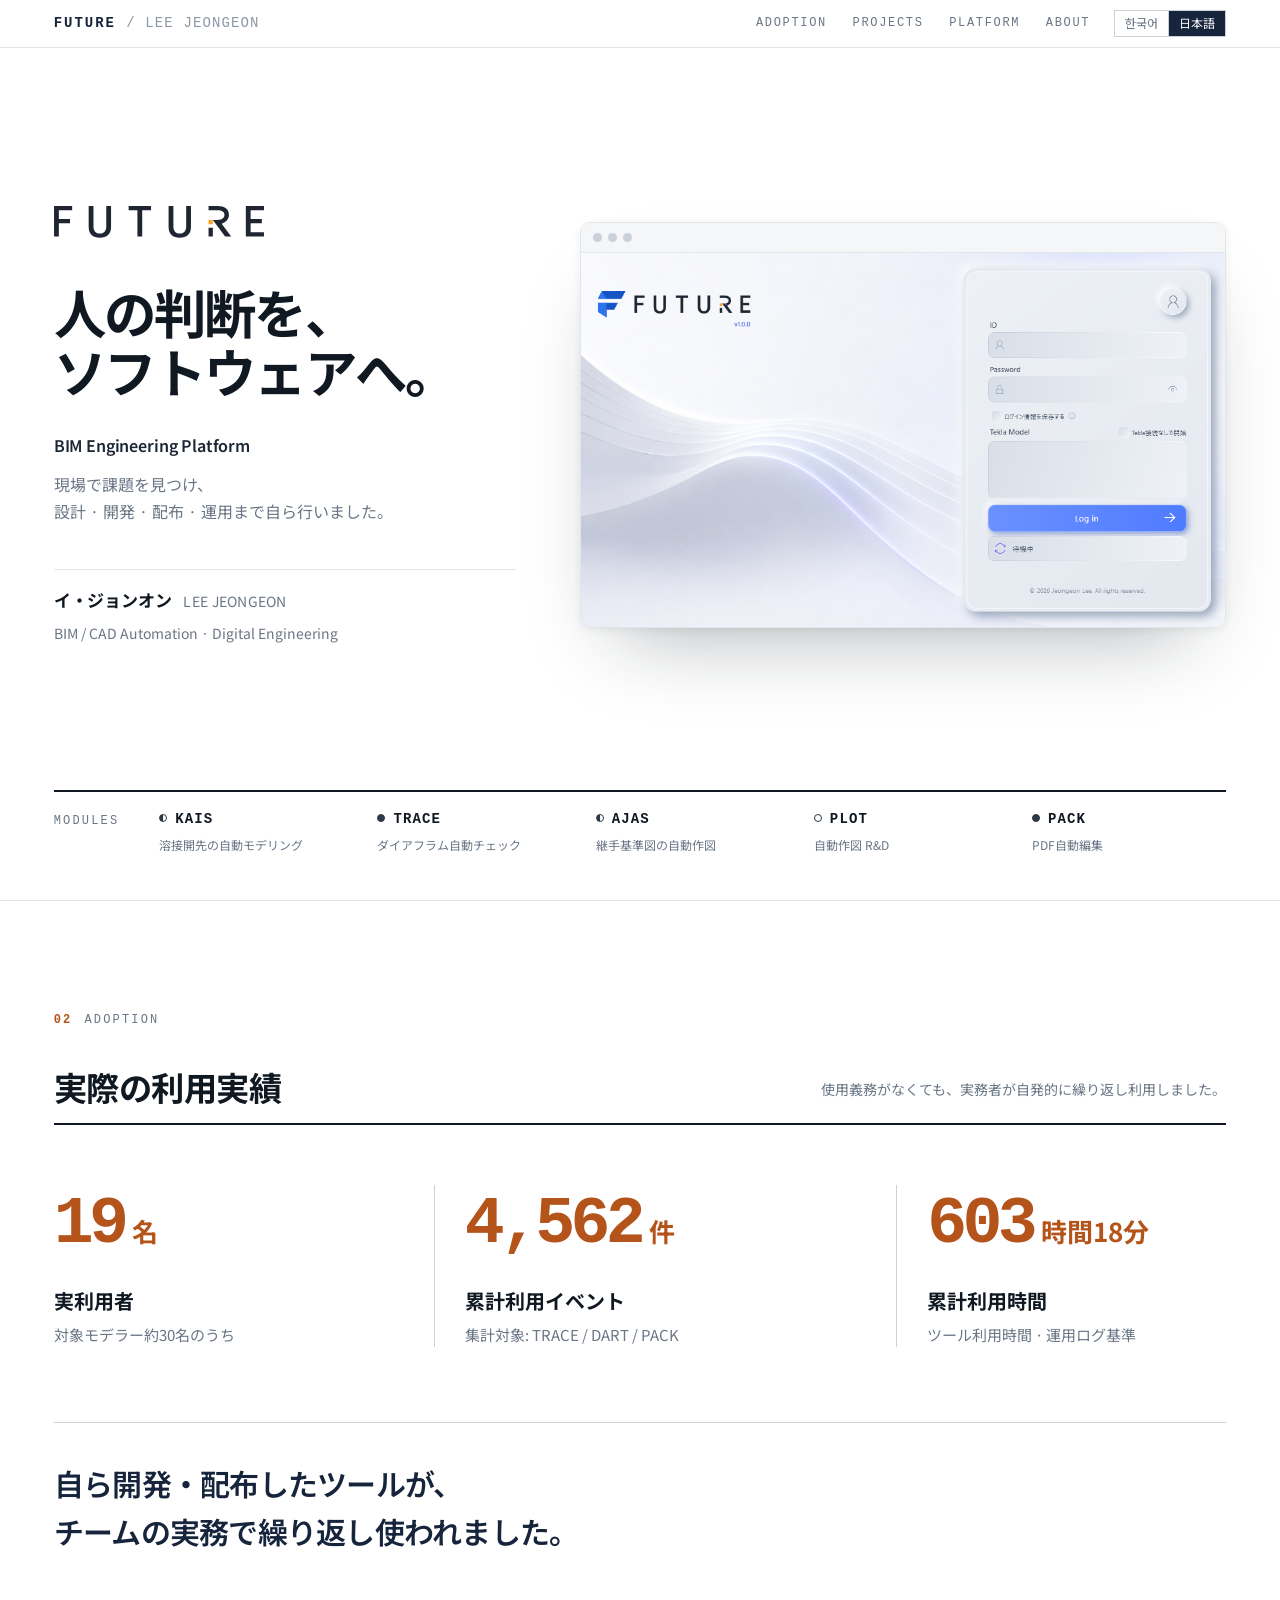
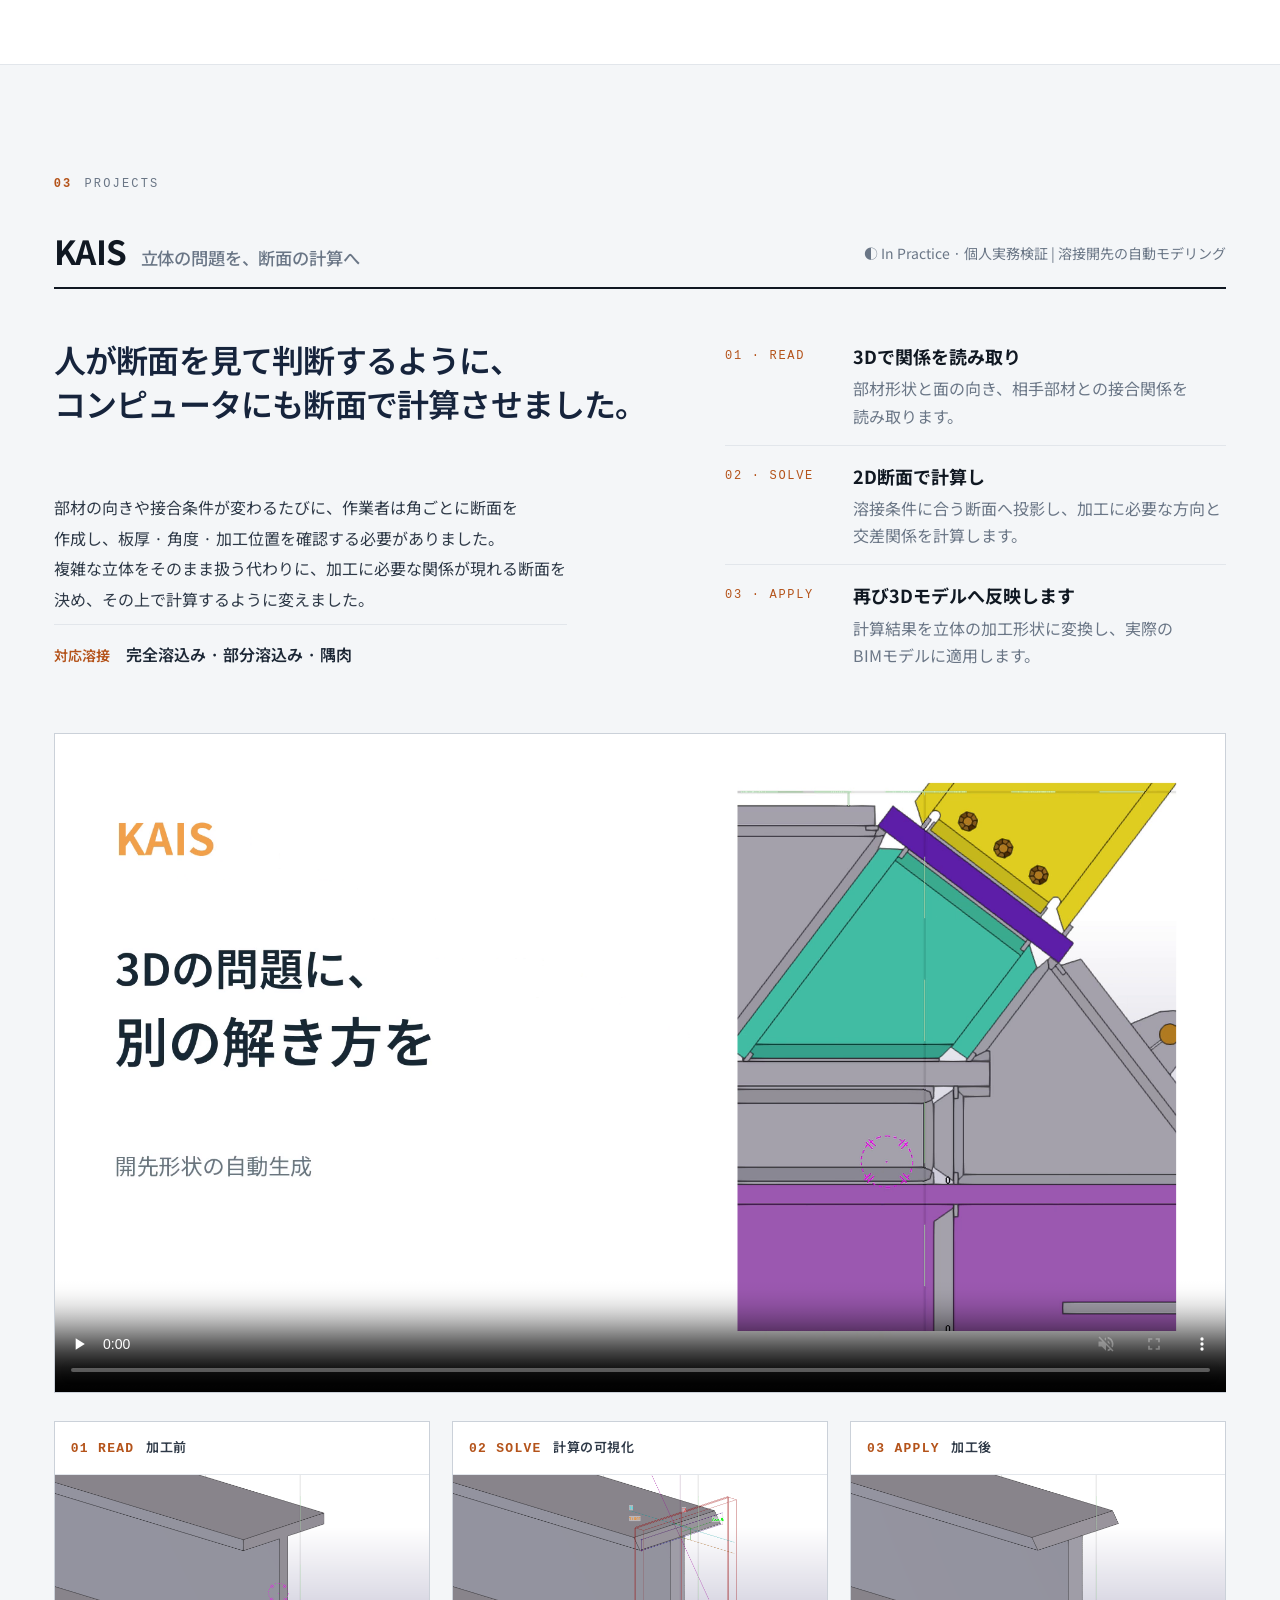
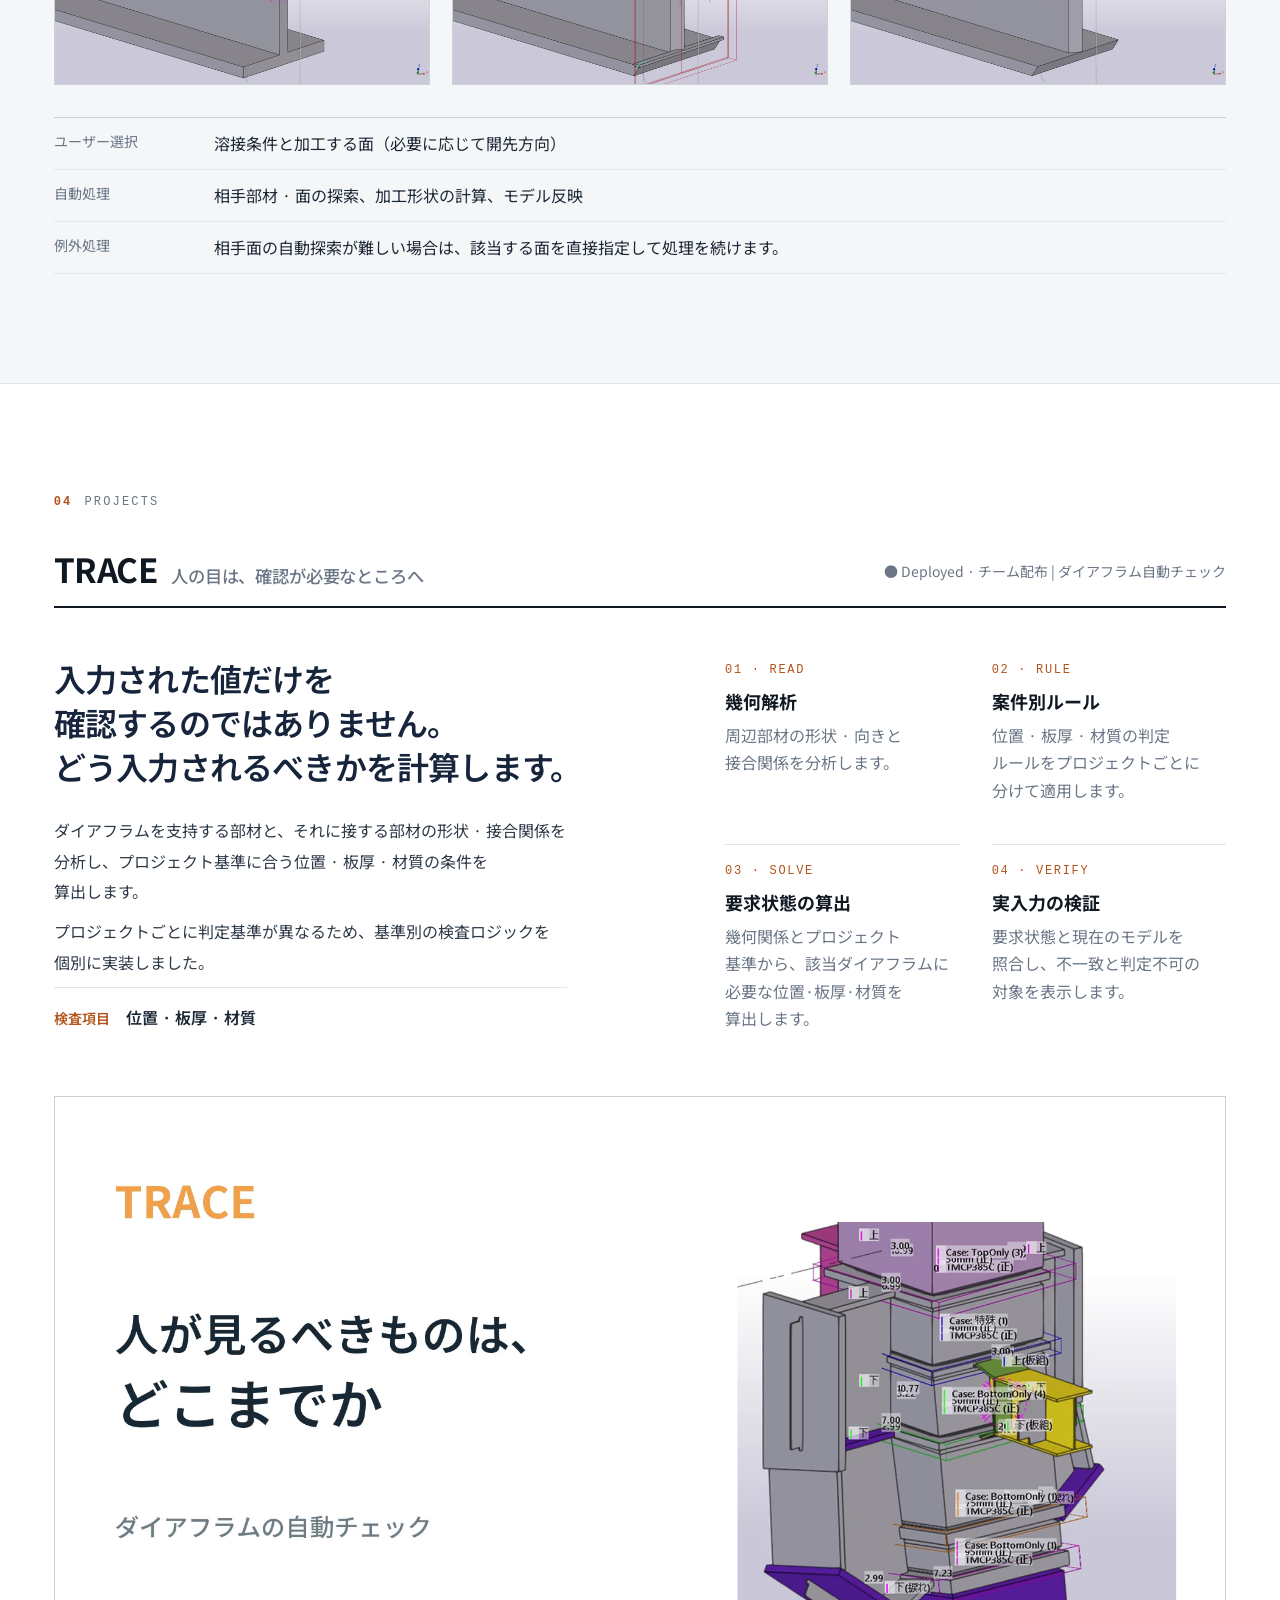
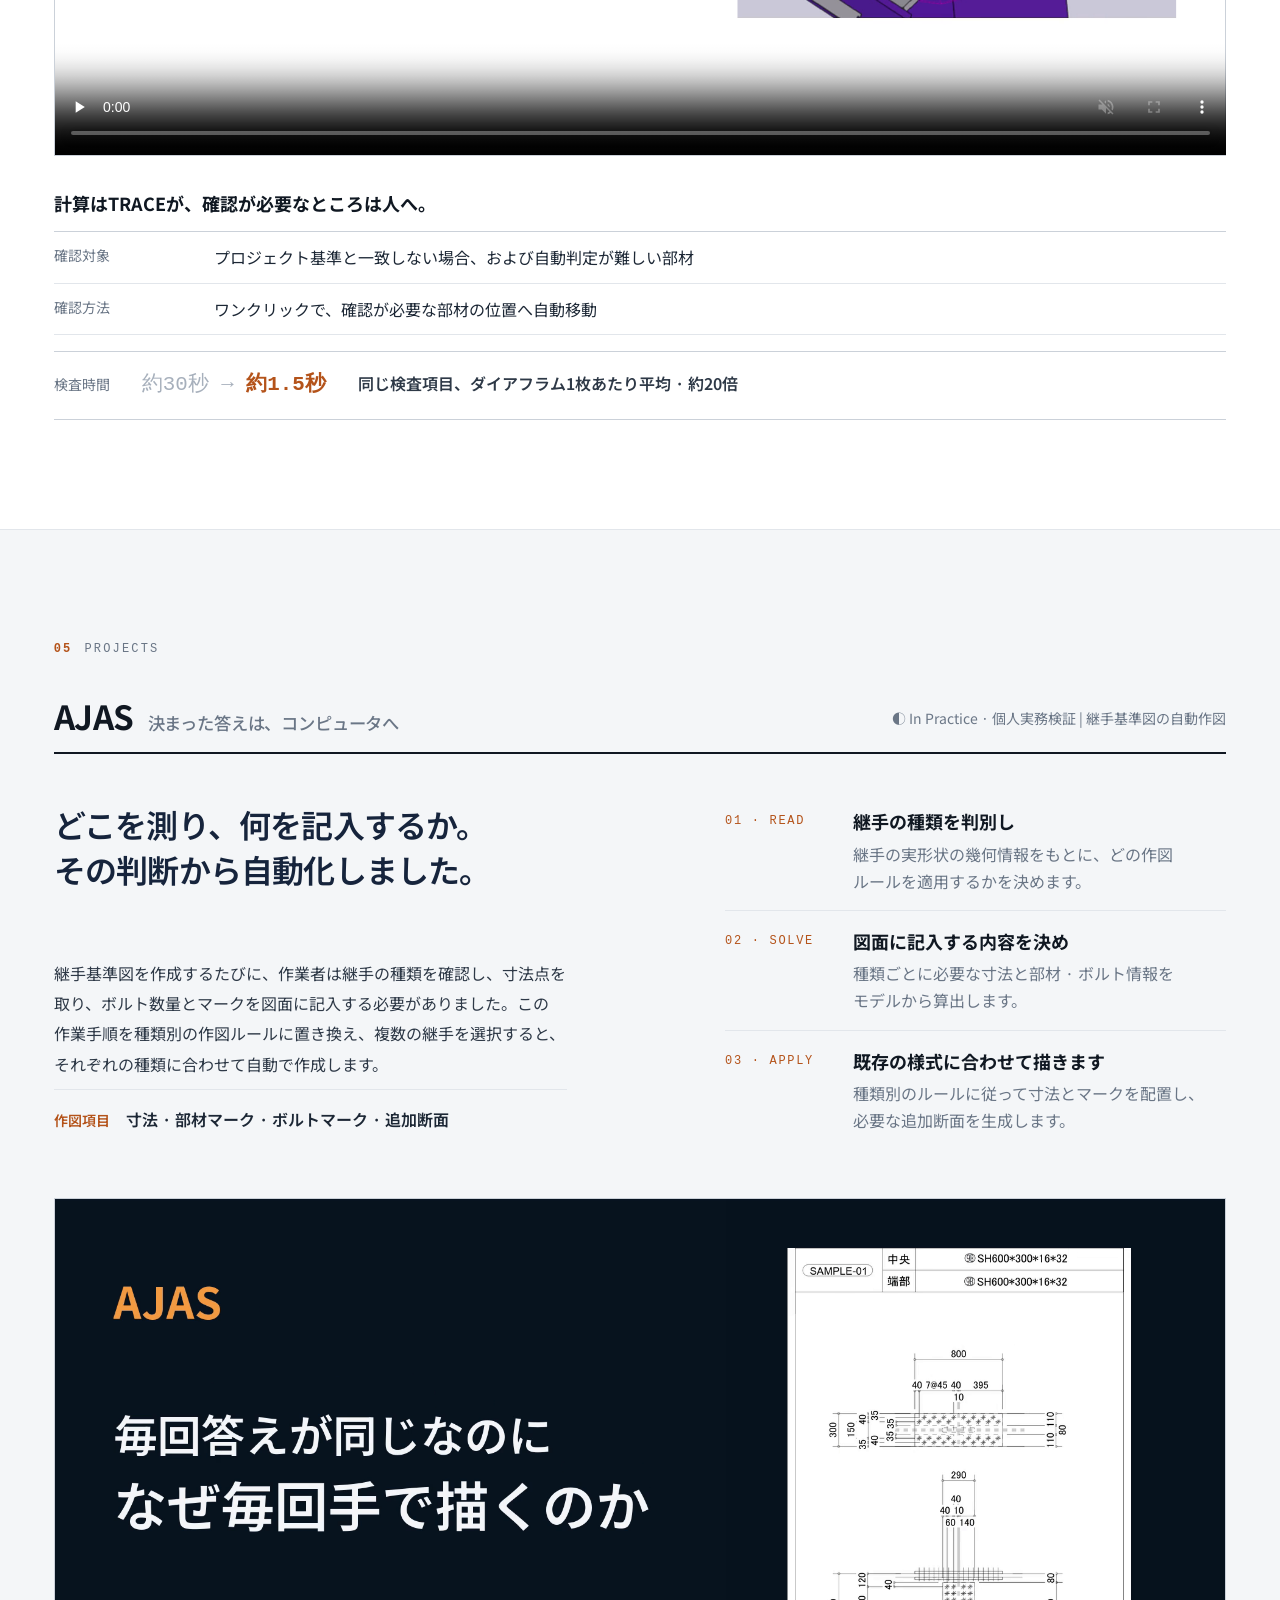
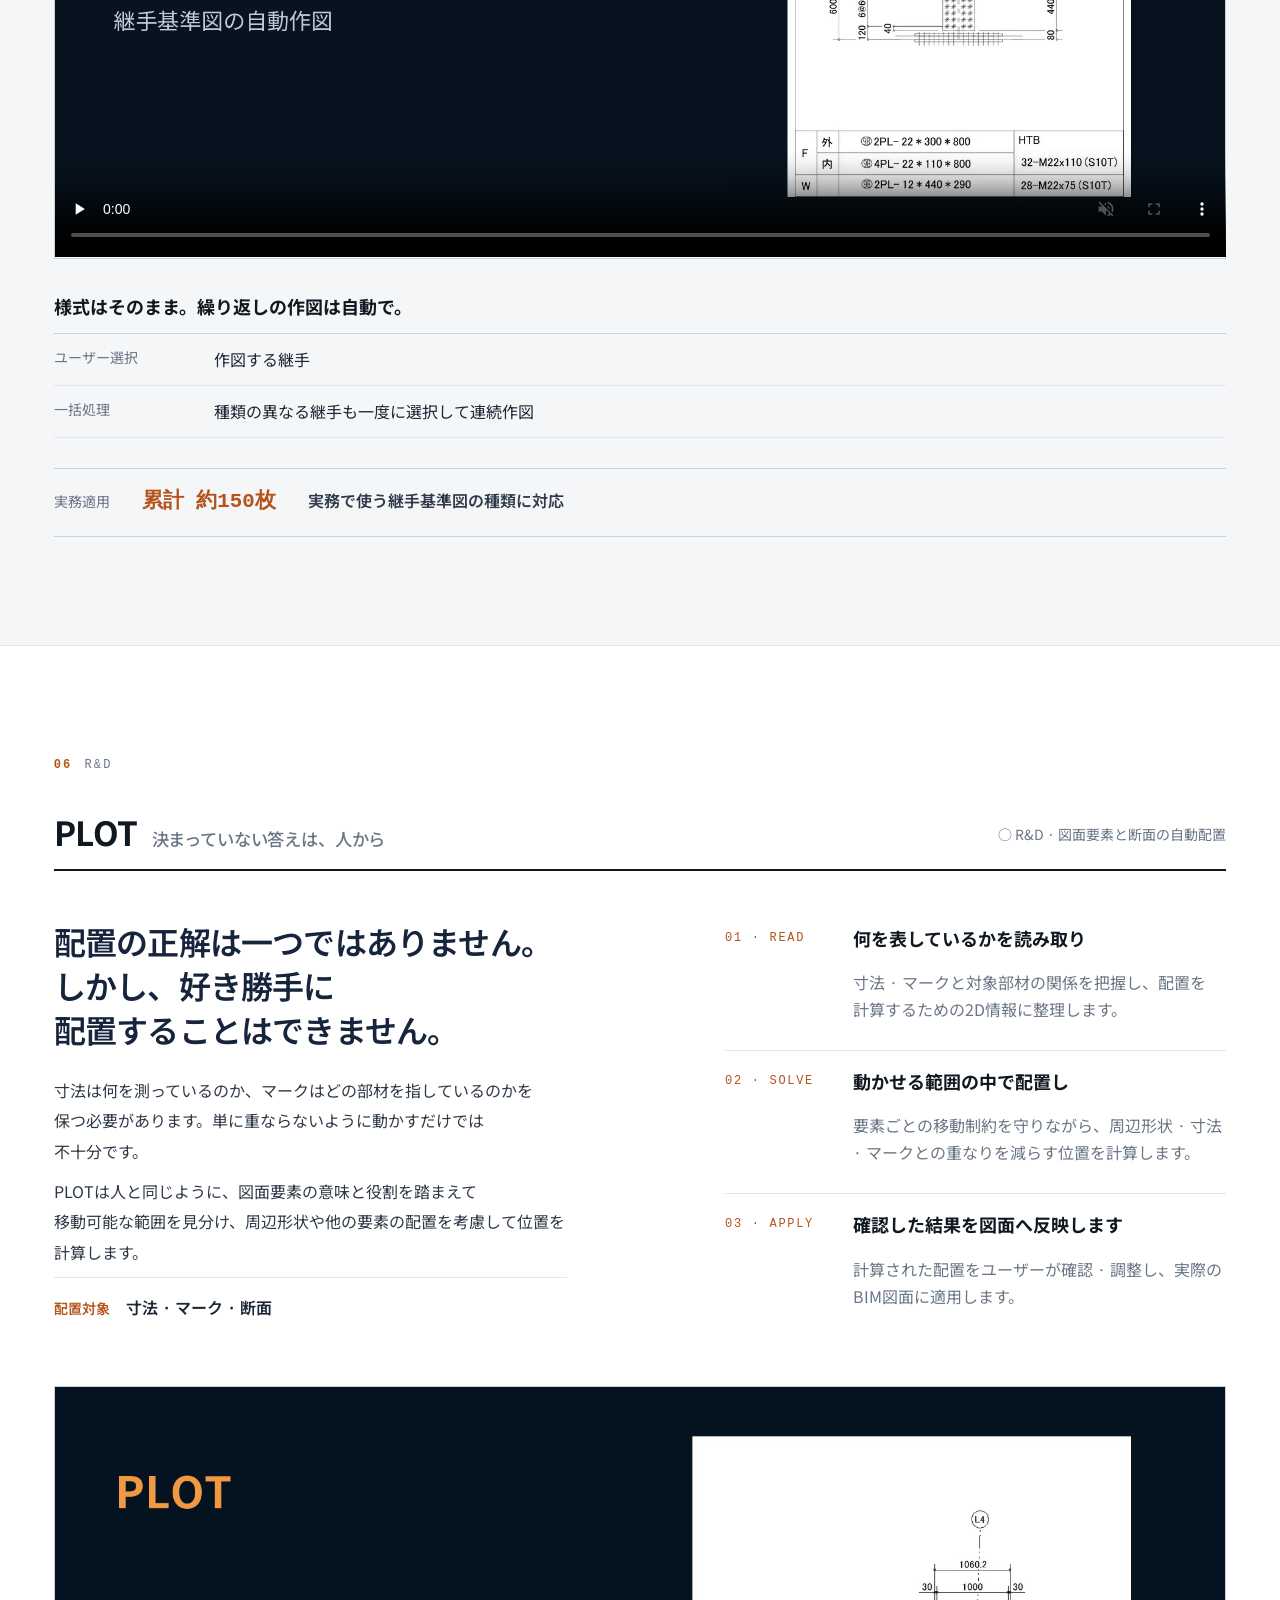
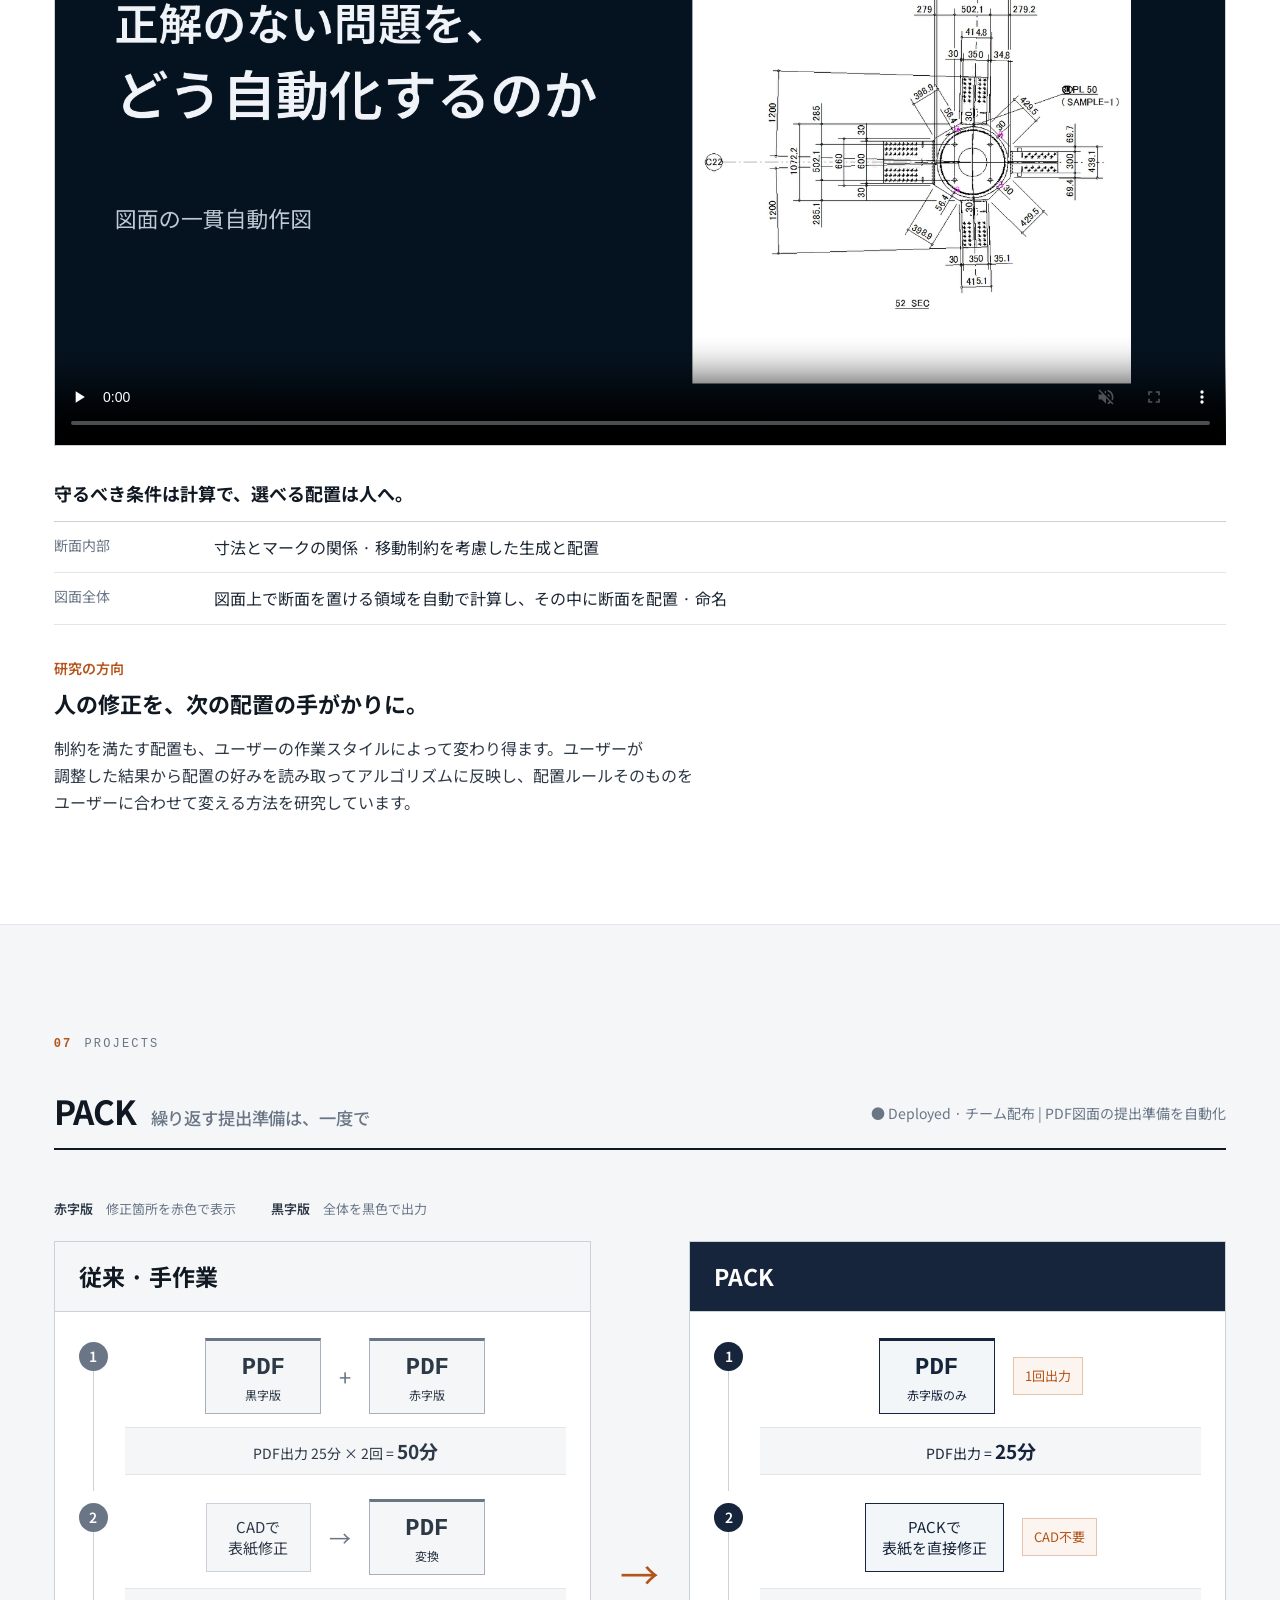
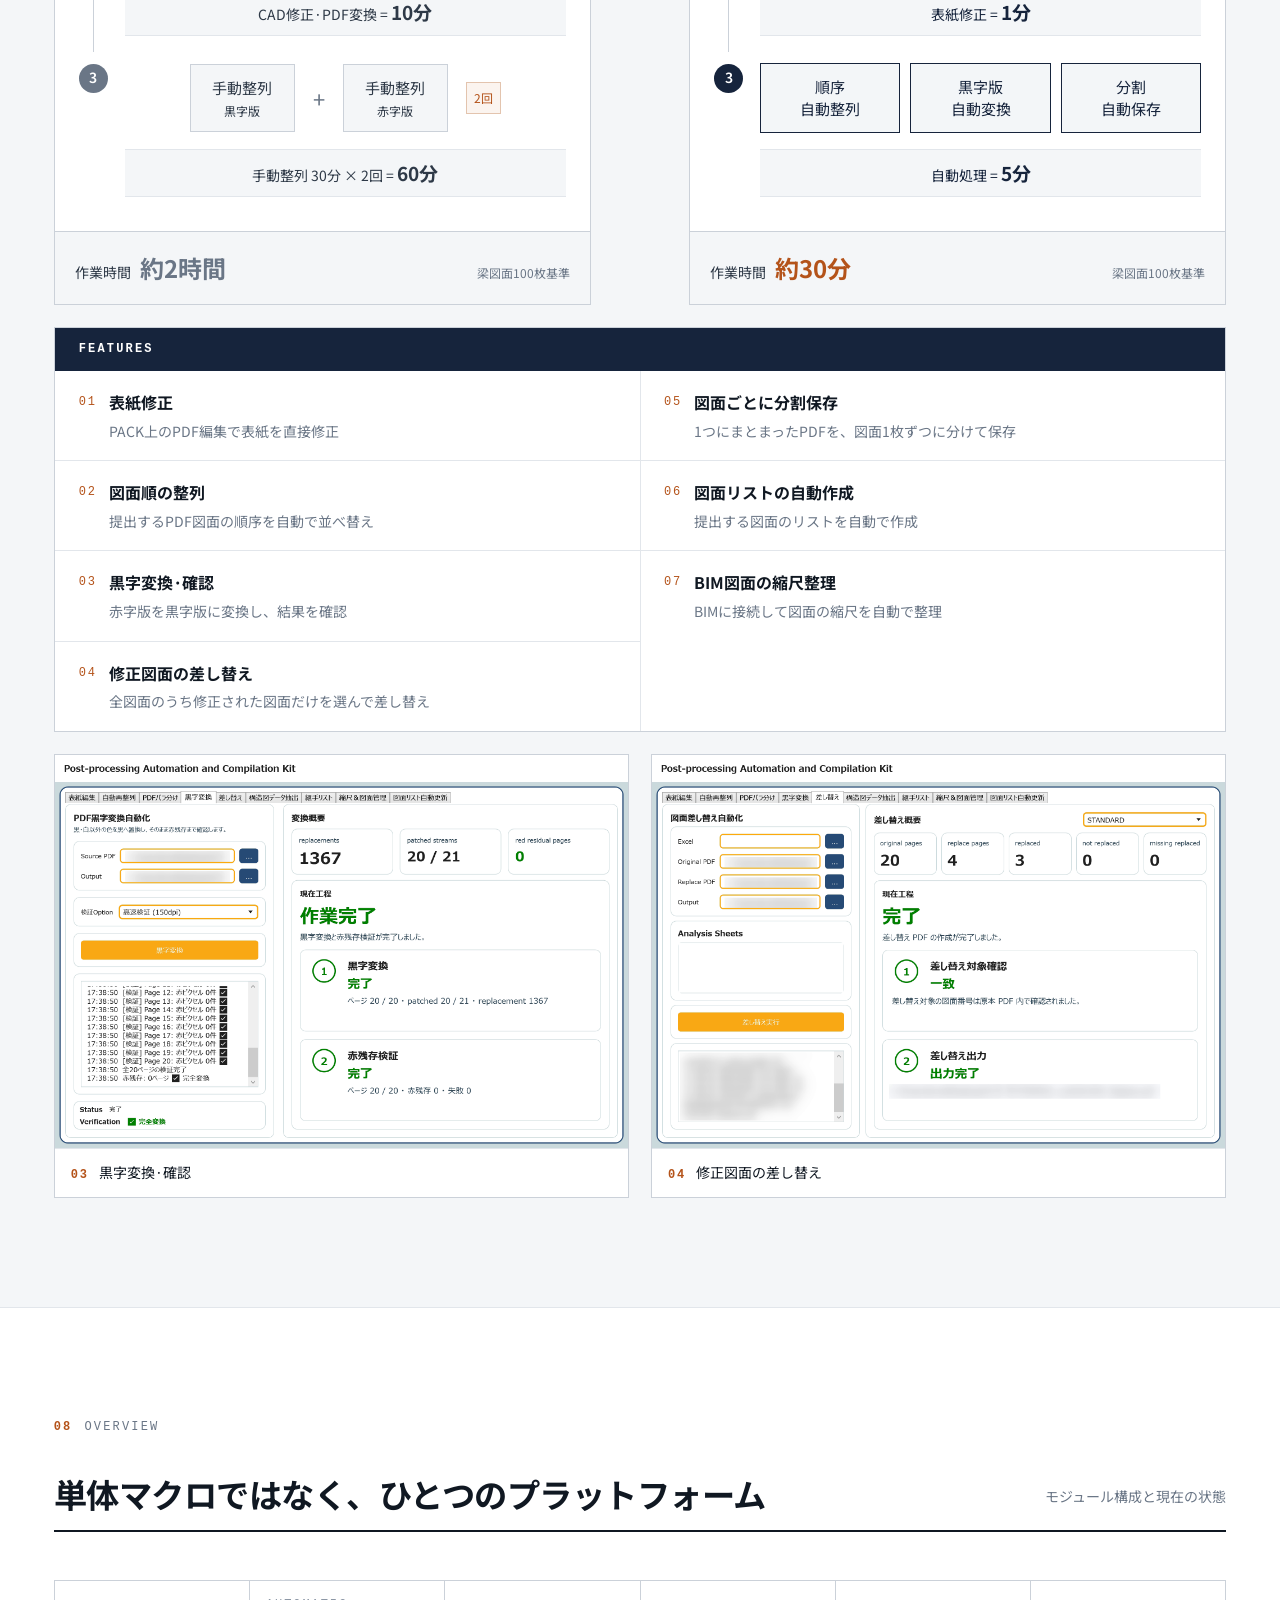
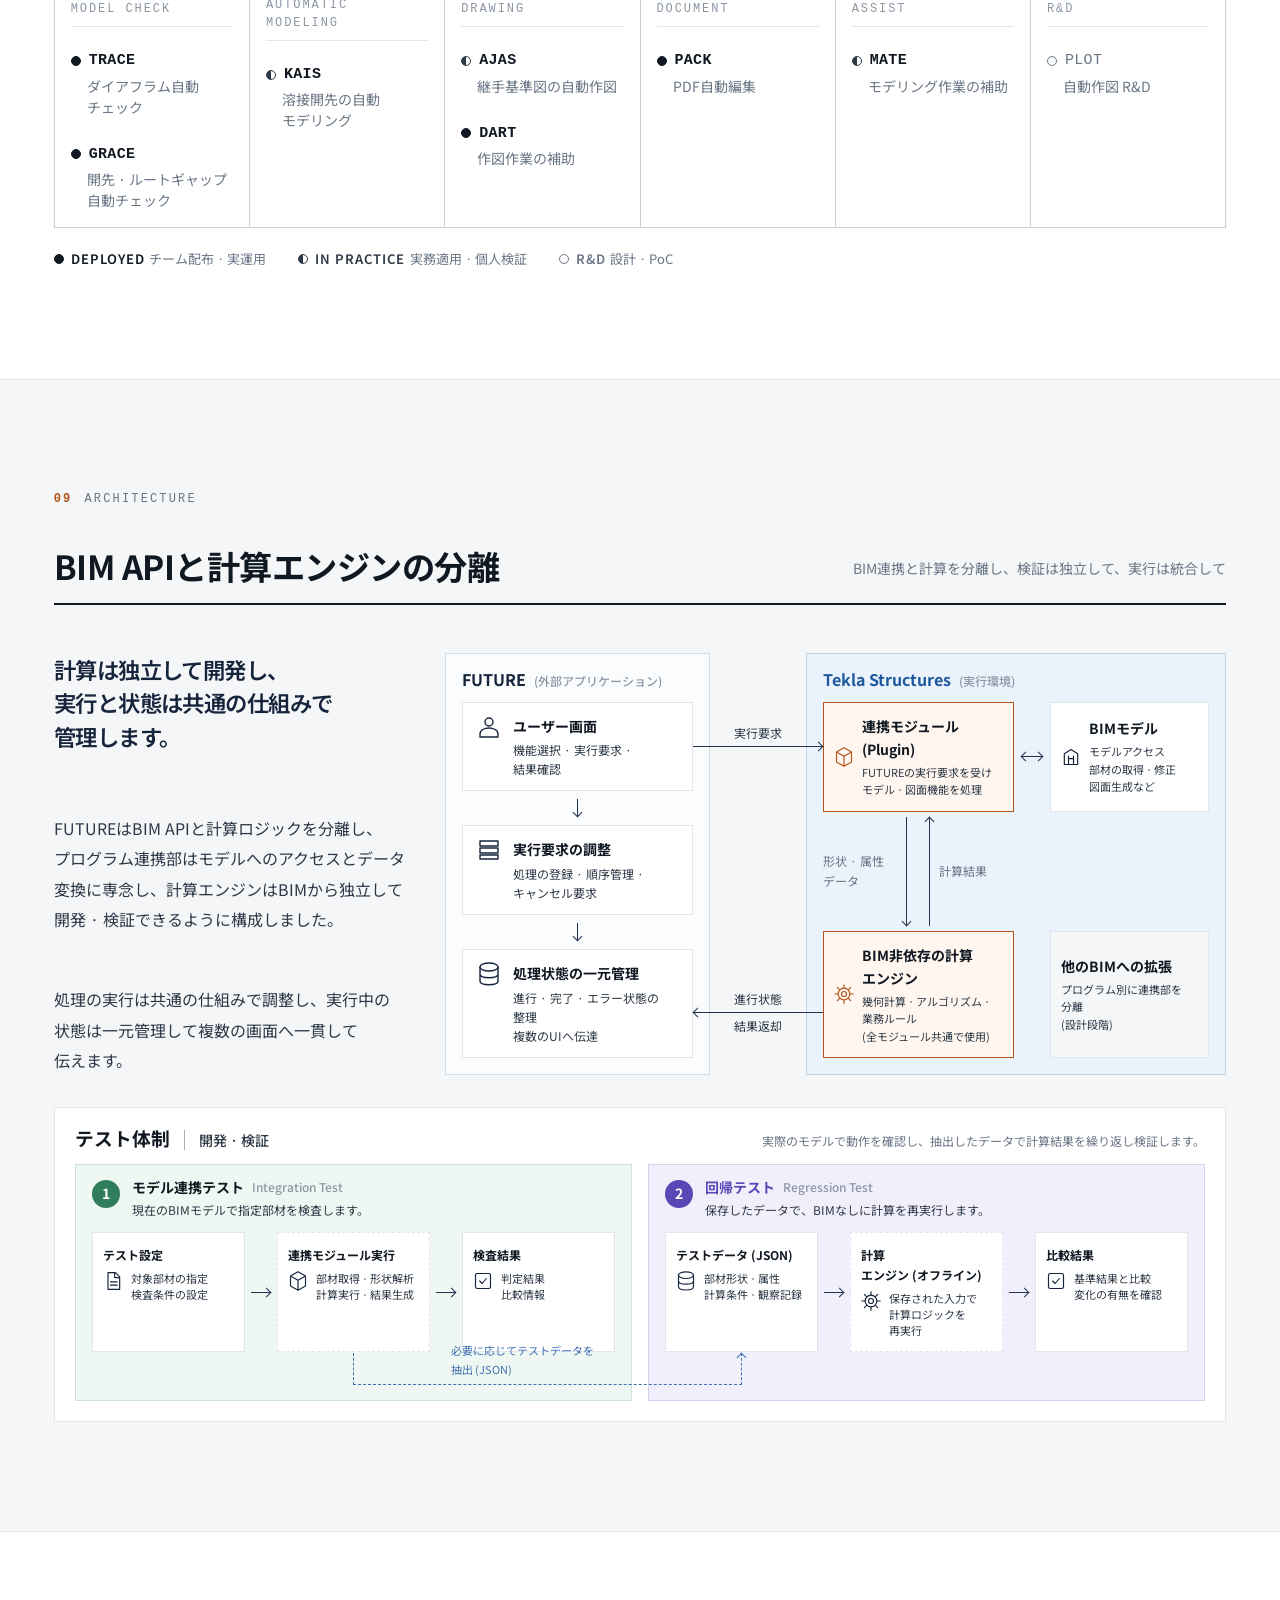
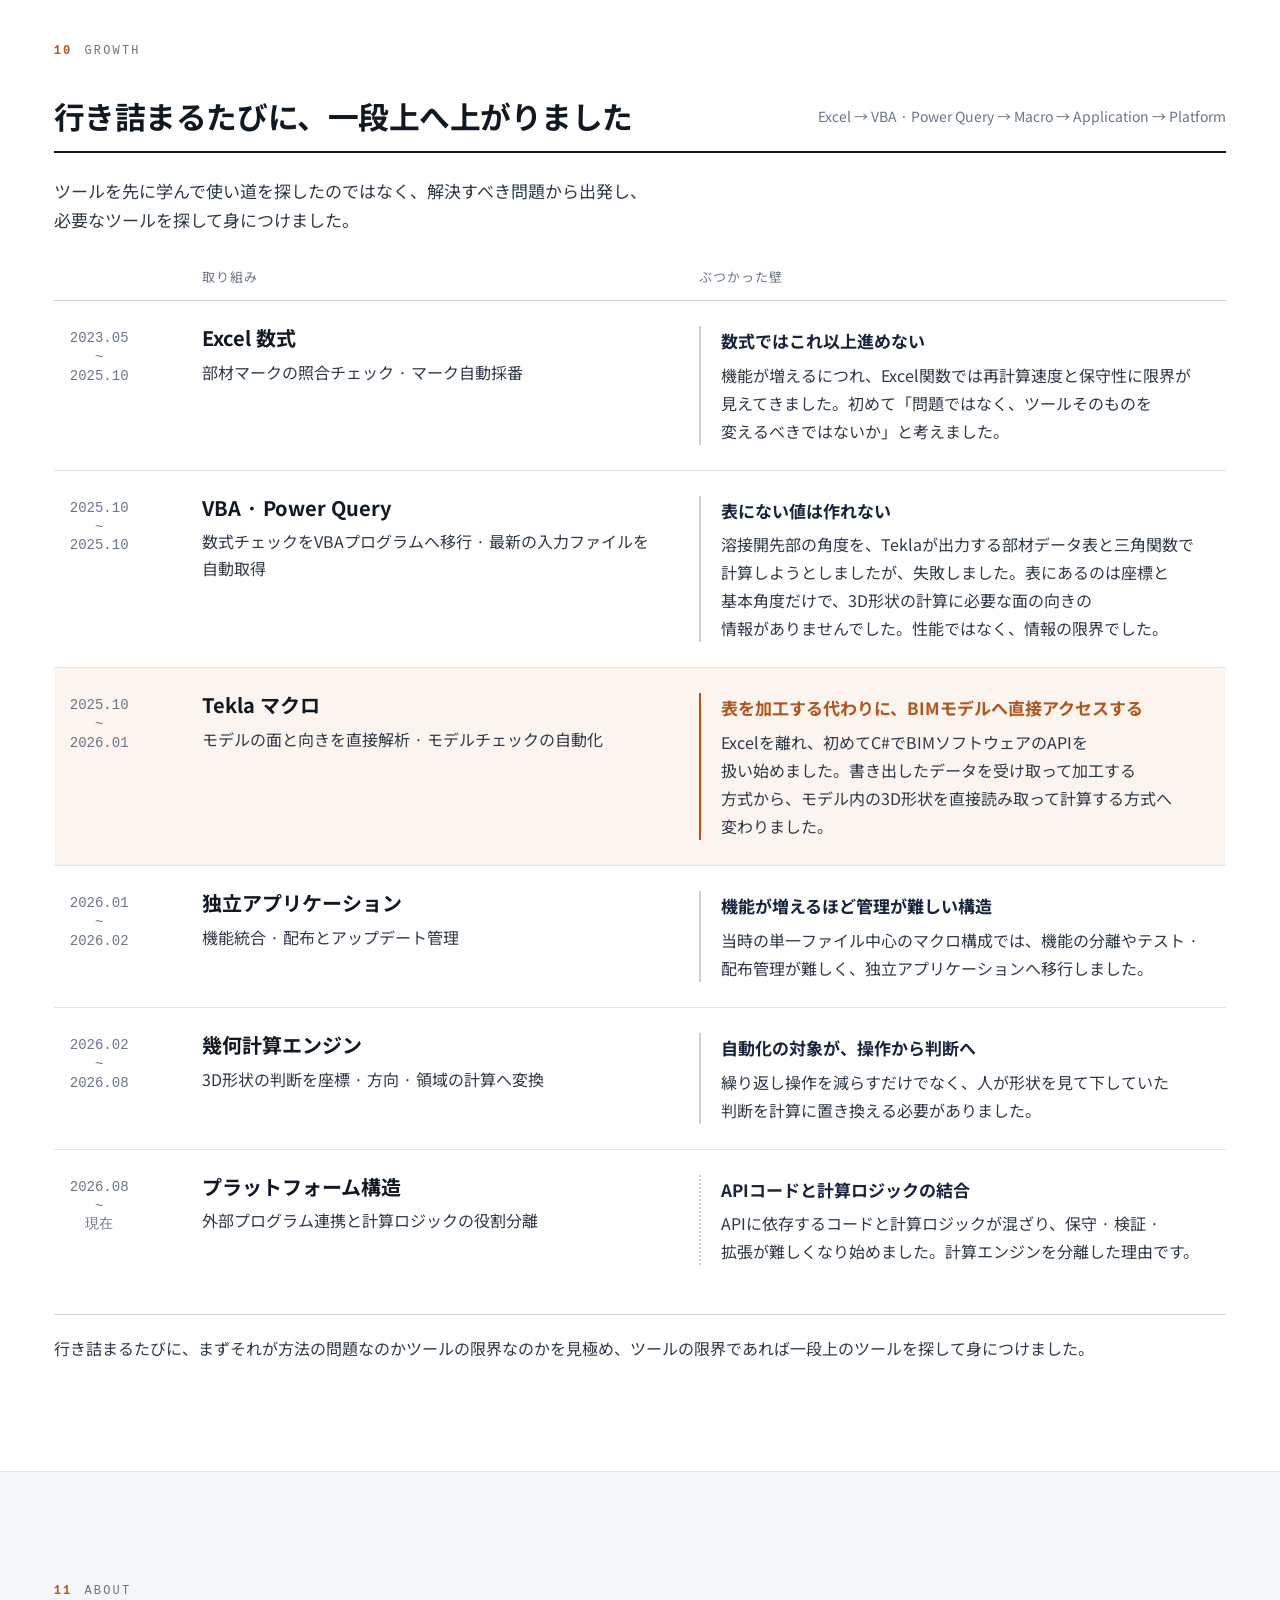
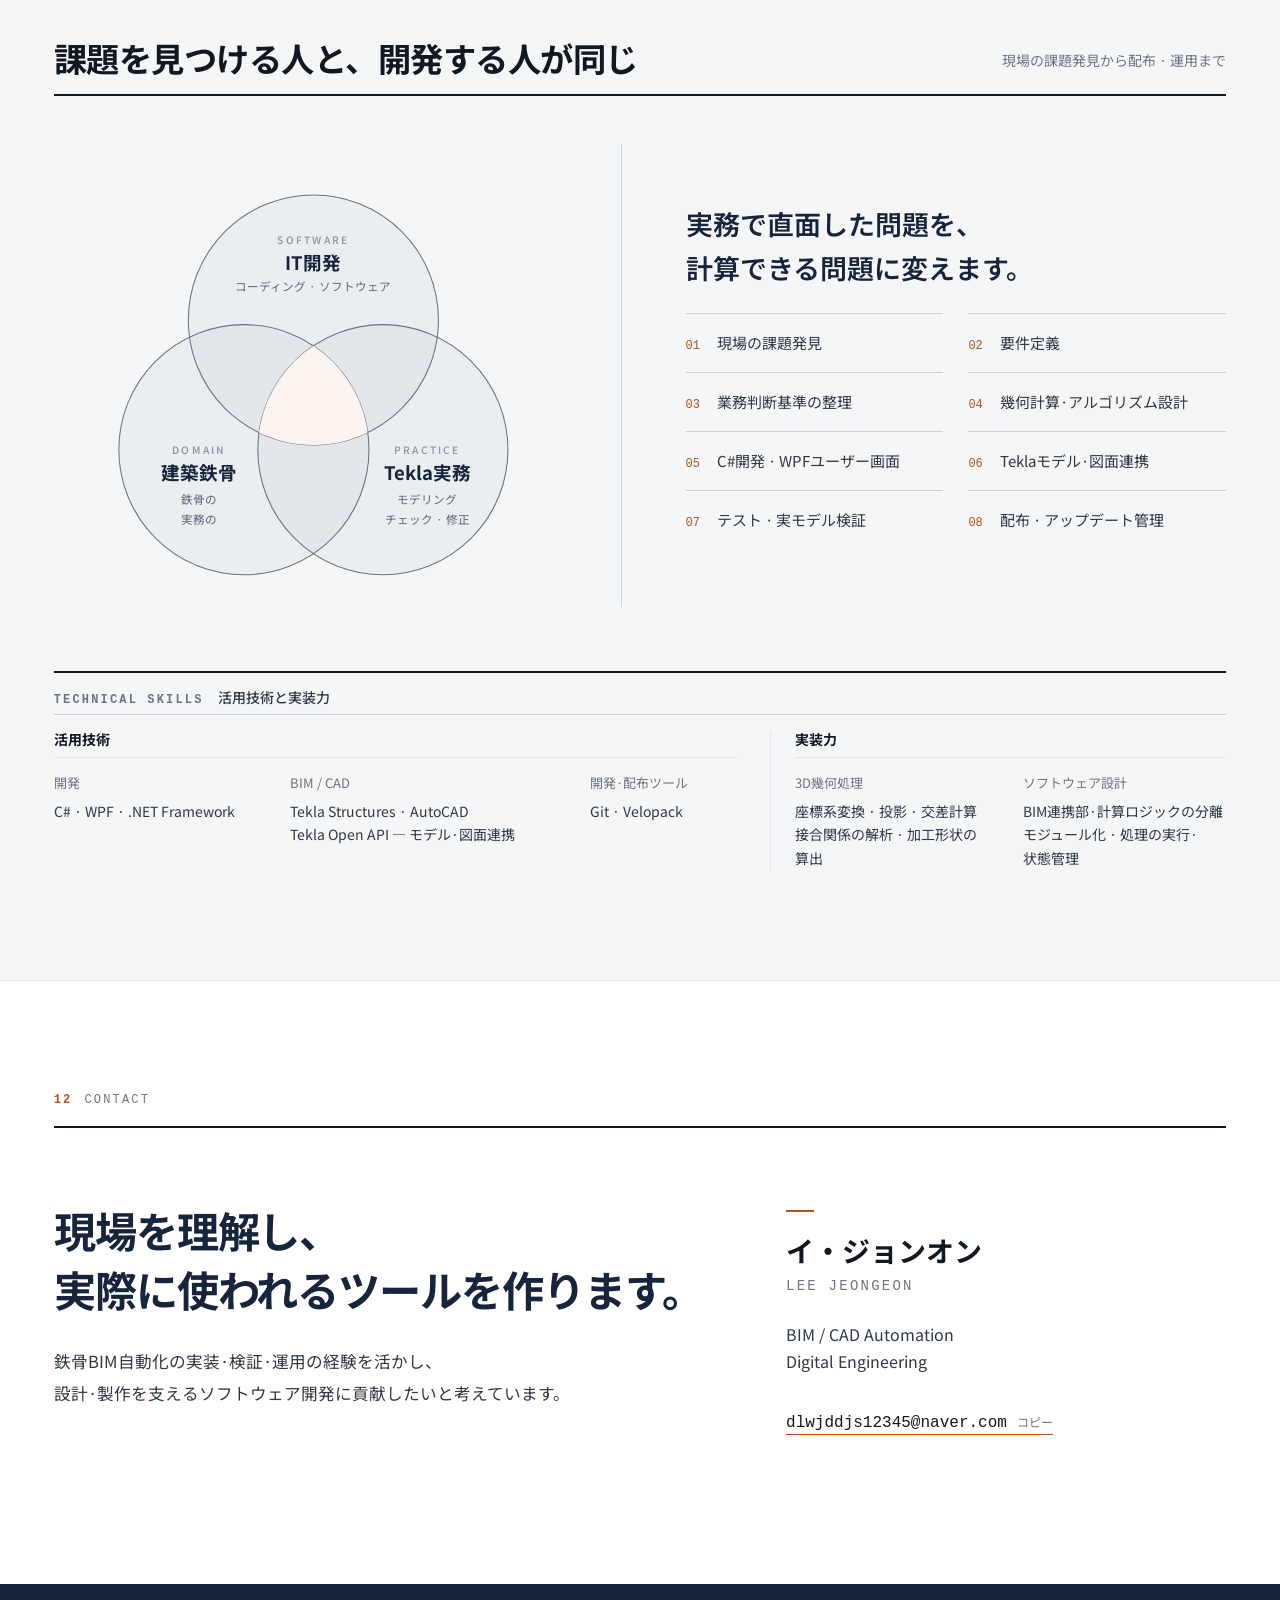
==== commit 8e563910: "Overview: describe DART as a drafting assistant" ====
--- a/jp/index.html
+++ b/jp/index.html
@@ -57,7 +57,7 @@
       <div class="modmap__group">
         <p class="modmap__k">Drawing</p>
         <p class="modmap__item"><span class="status status--practice"><i class="status__dot"></i></span><span class="modmap__name">AJAS</span><span class="modmap__note">継手基準図の<wbr>自動作図</span></p>
-        <p class="modmap__item"><span class="status status--deployed"><i class="status__dot"></i></span><span class="modmap__name">DART</span><span class="modmap__note">図面編集の<wbr>一括処理</span></p>
+        <p class="modmap__item"><span class="status status--deployed"><i class="status__dot"></i></span><span class="modmap__name">DART</span><span class="modmap__note">作図作業の<wbr>補助</span></p>
       </div>
       <div class="modmap__group">
         <p class="modmap__k">Document</p>
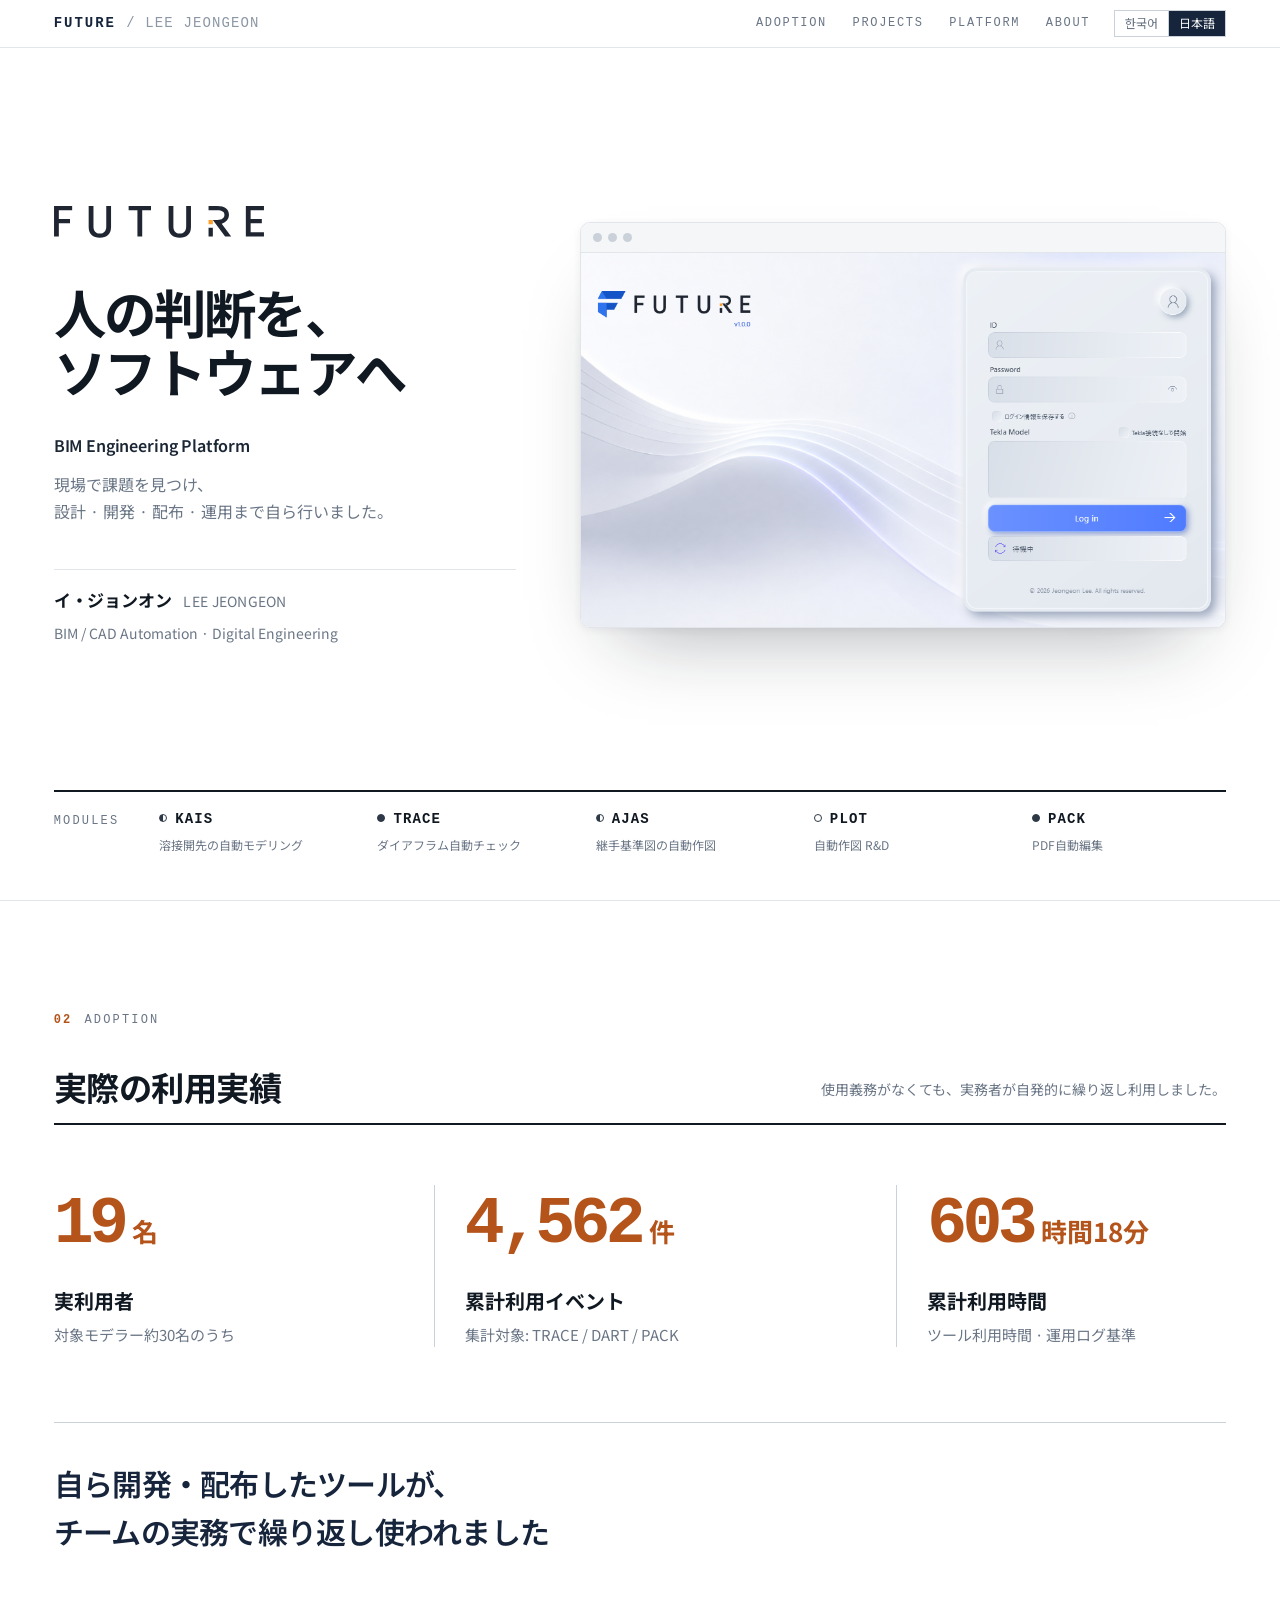
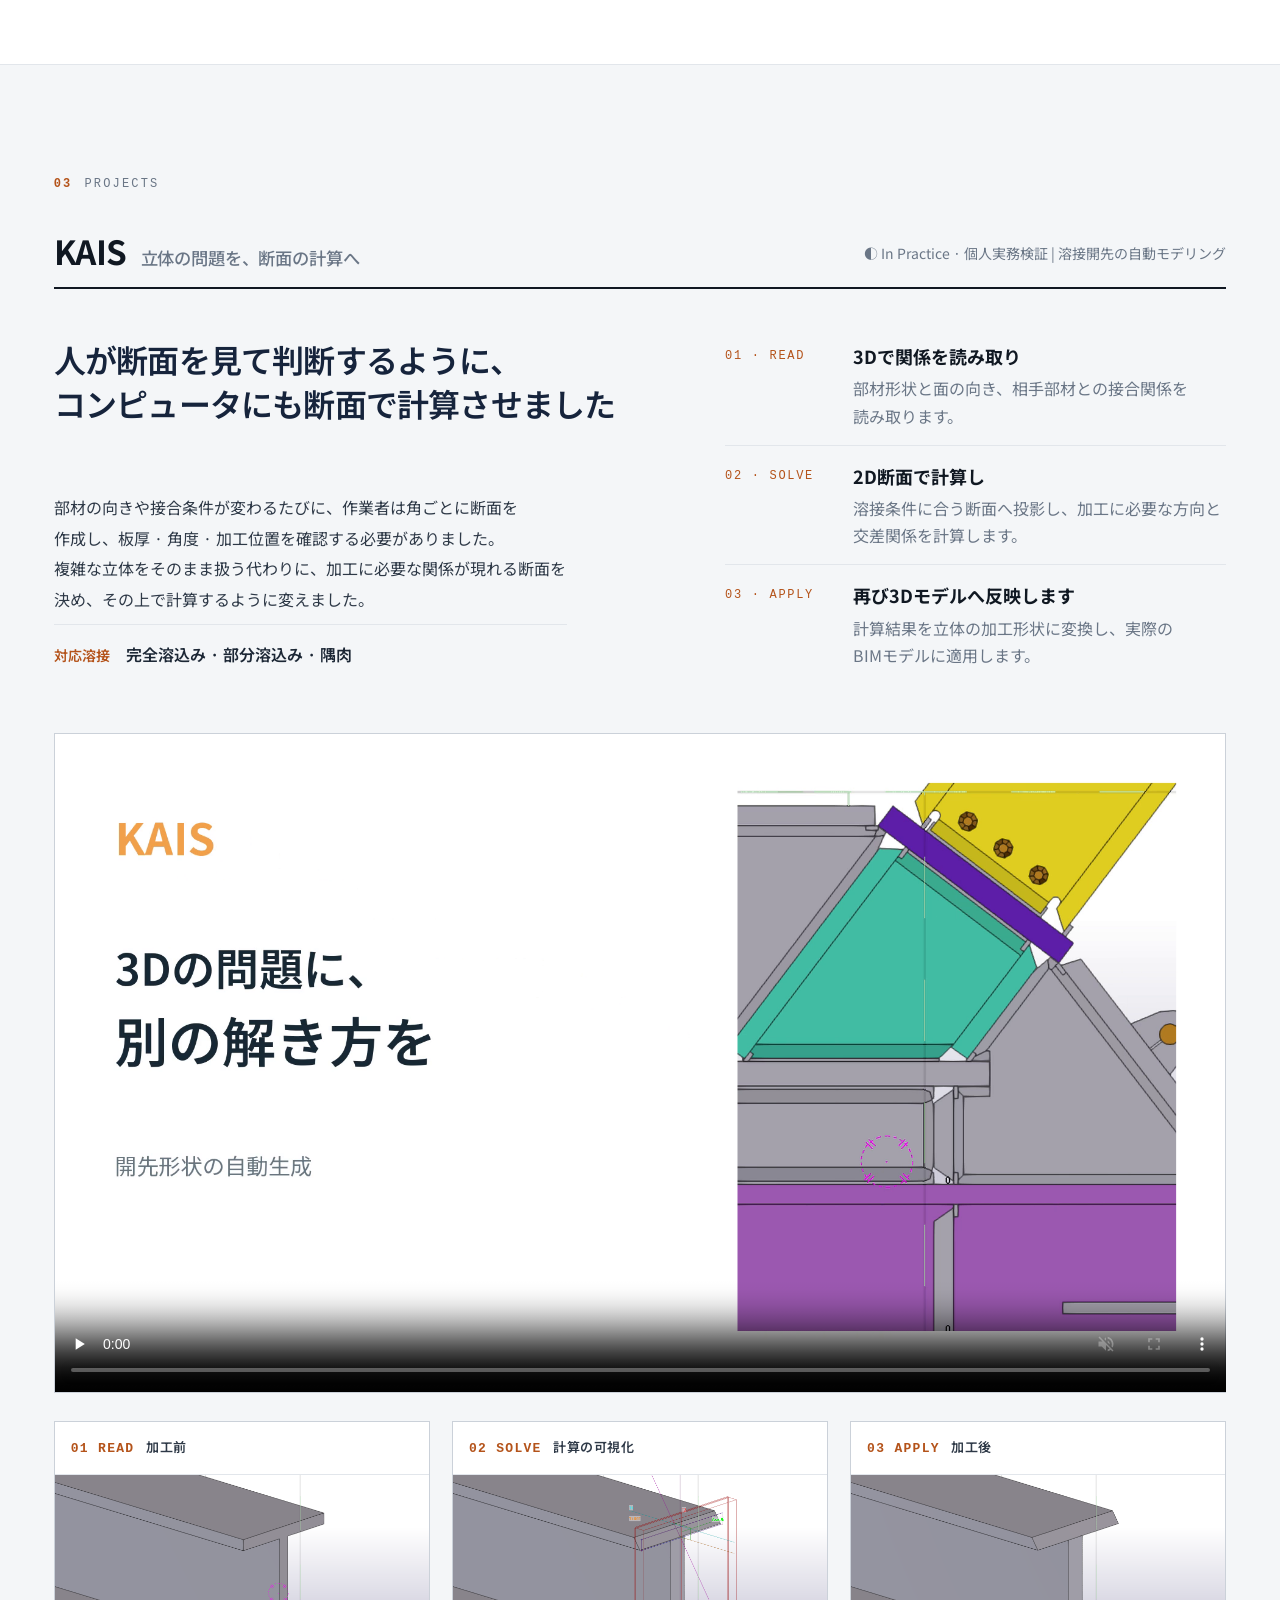
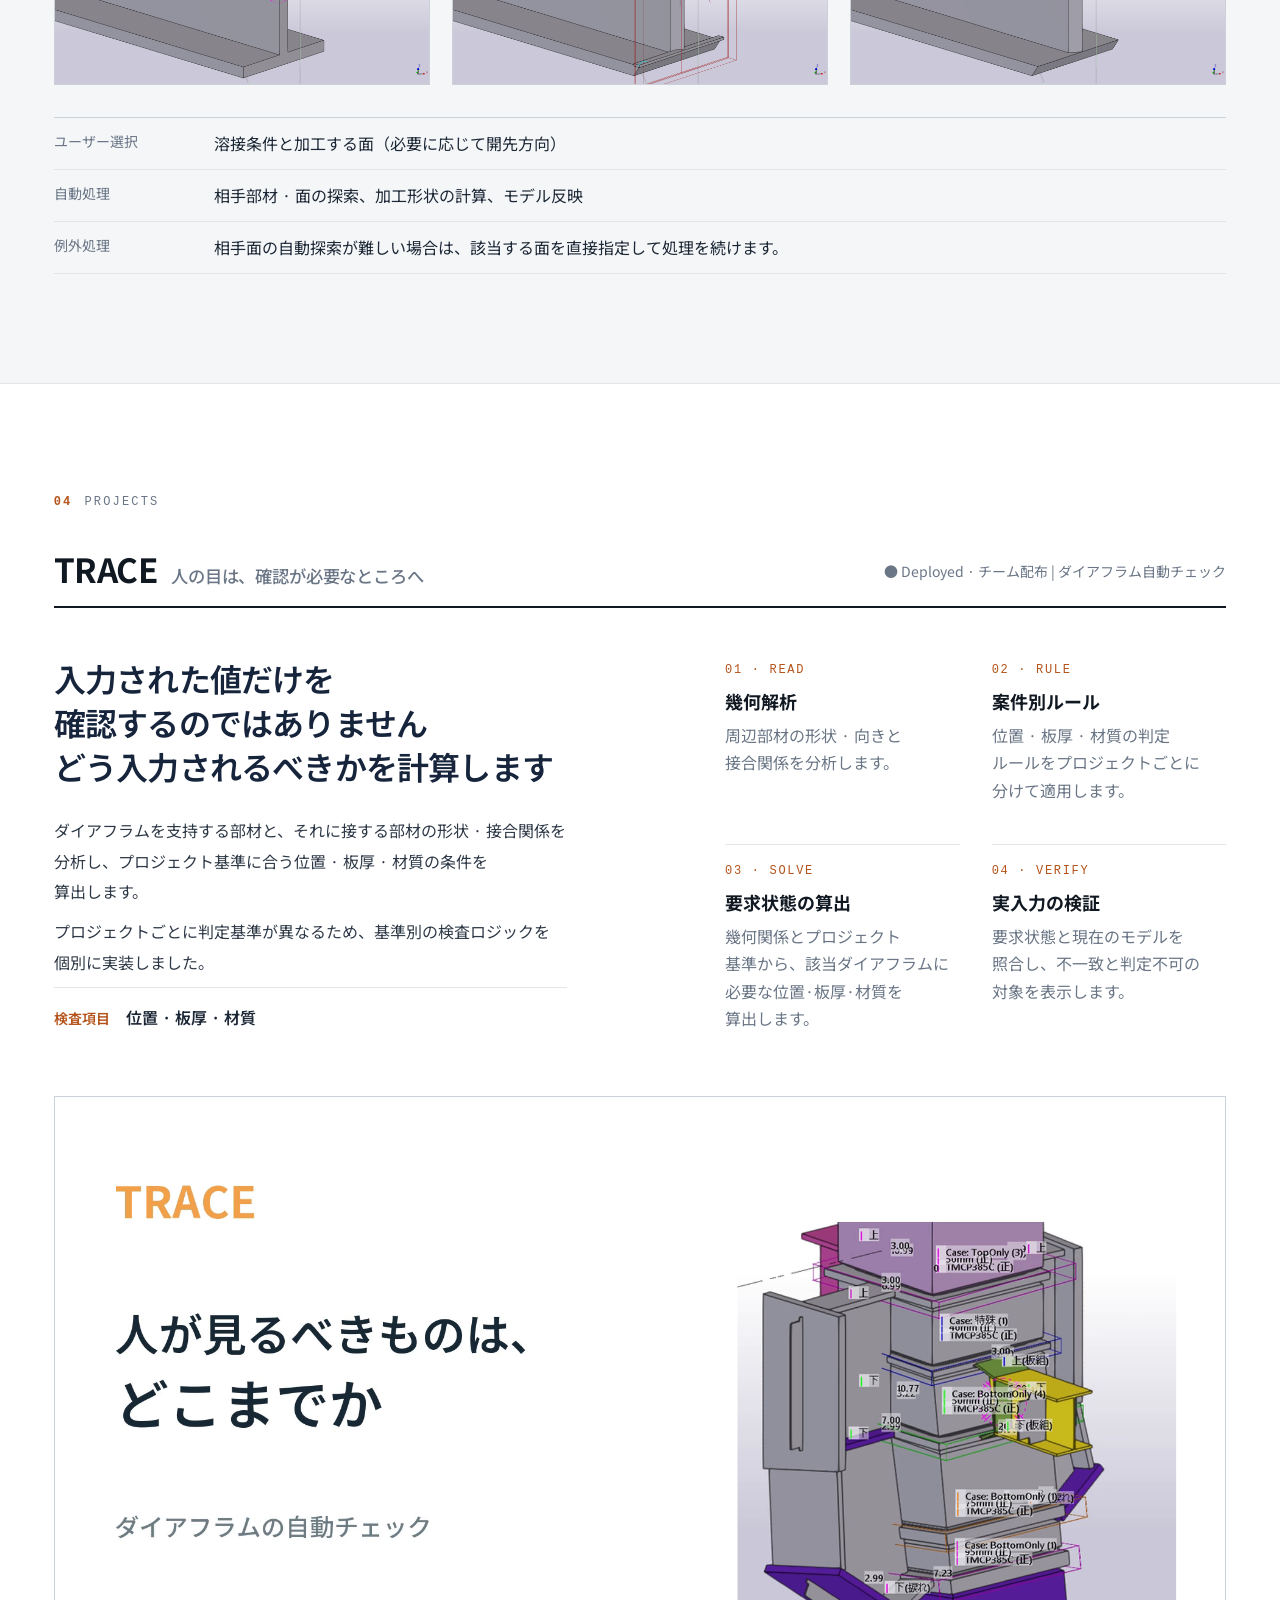
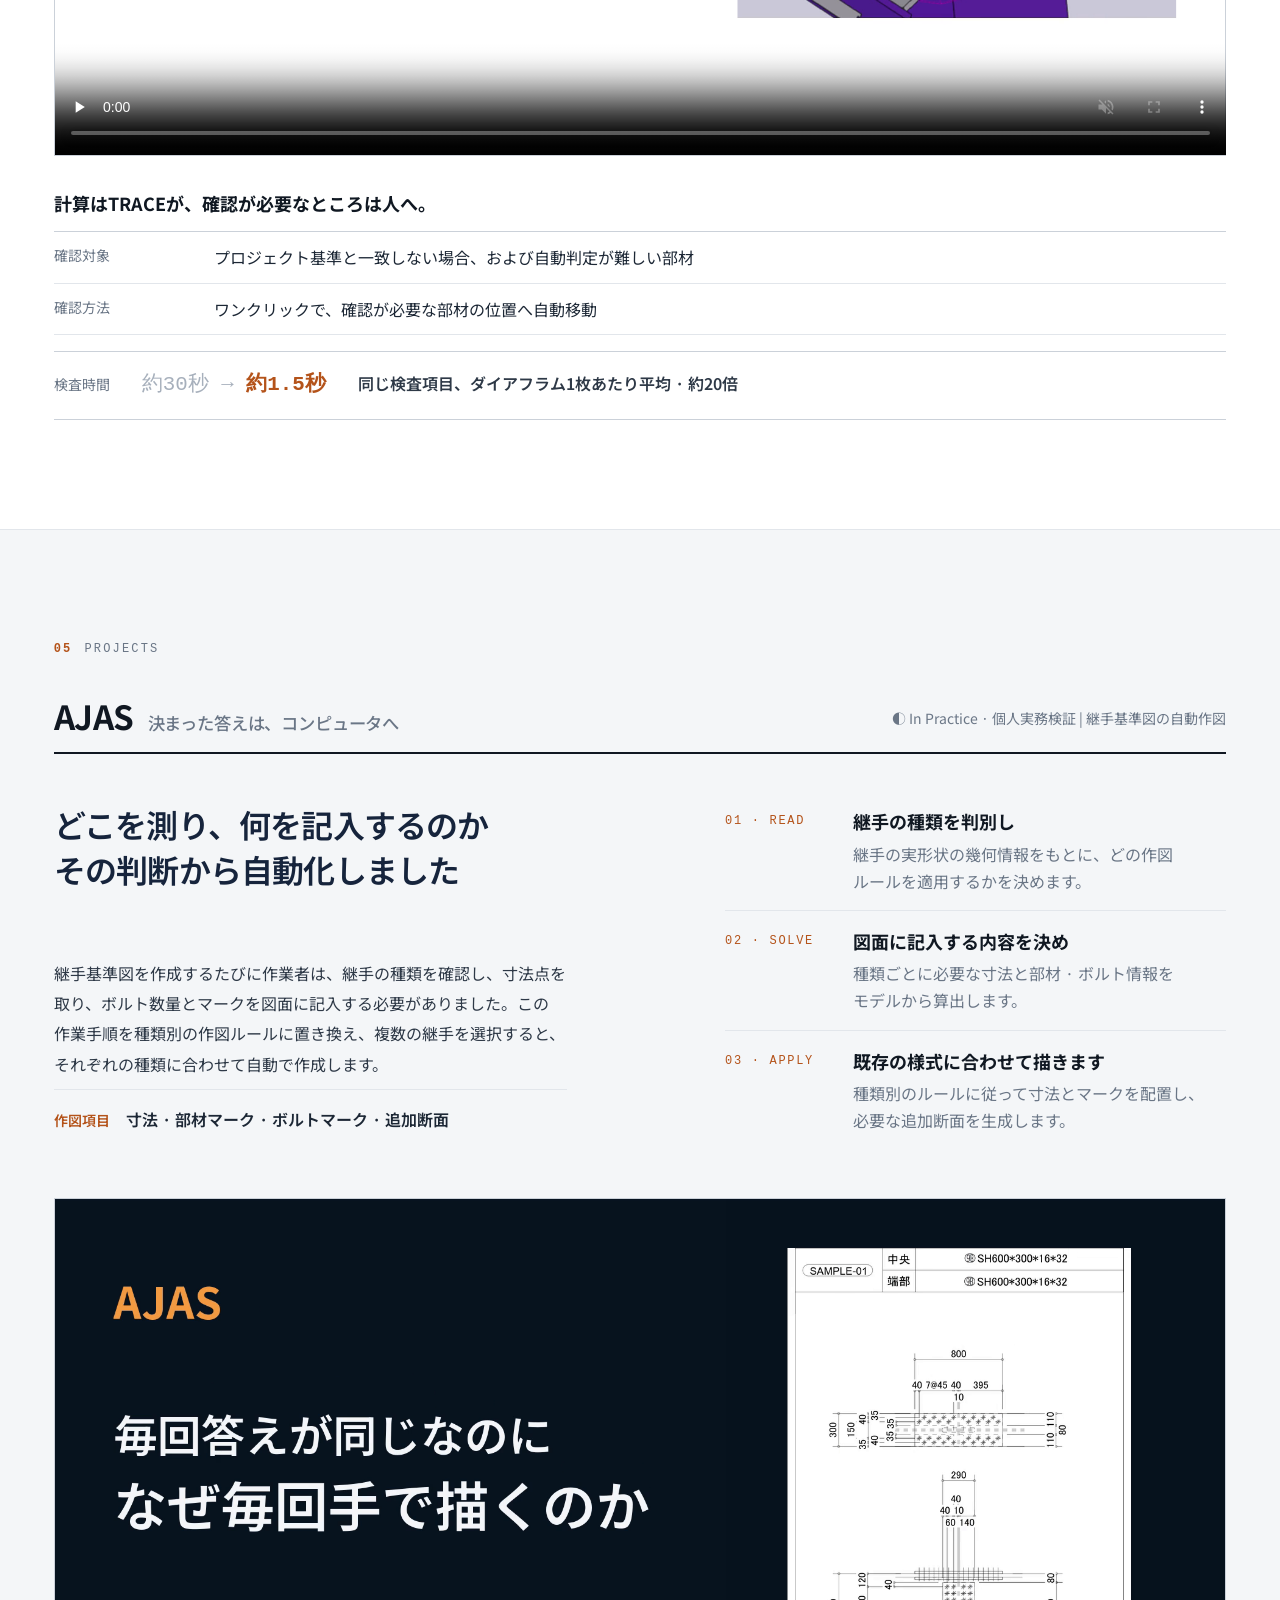
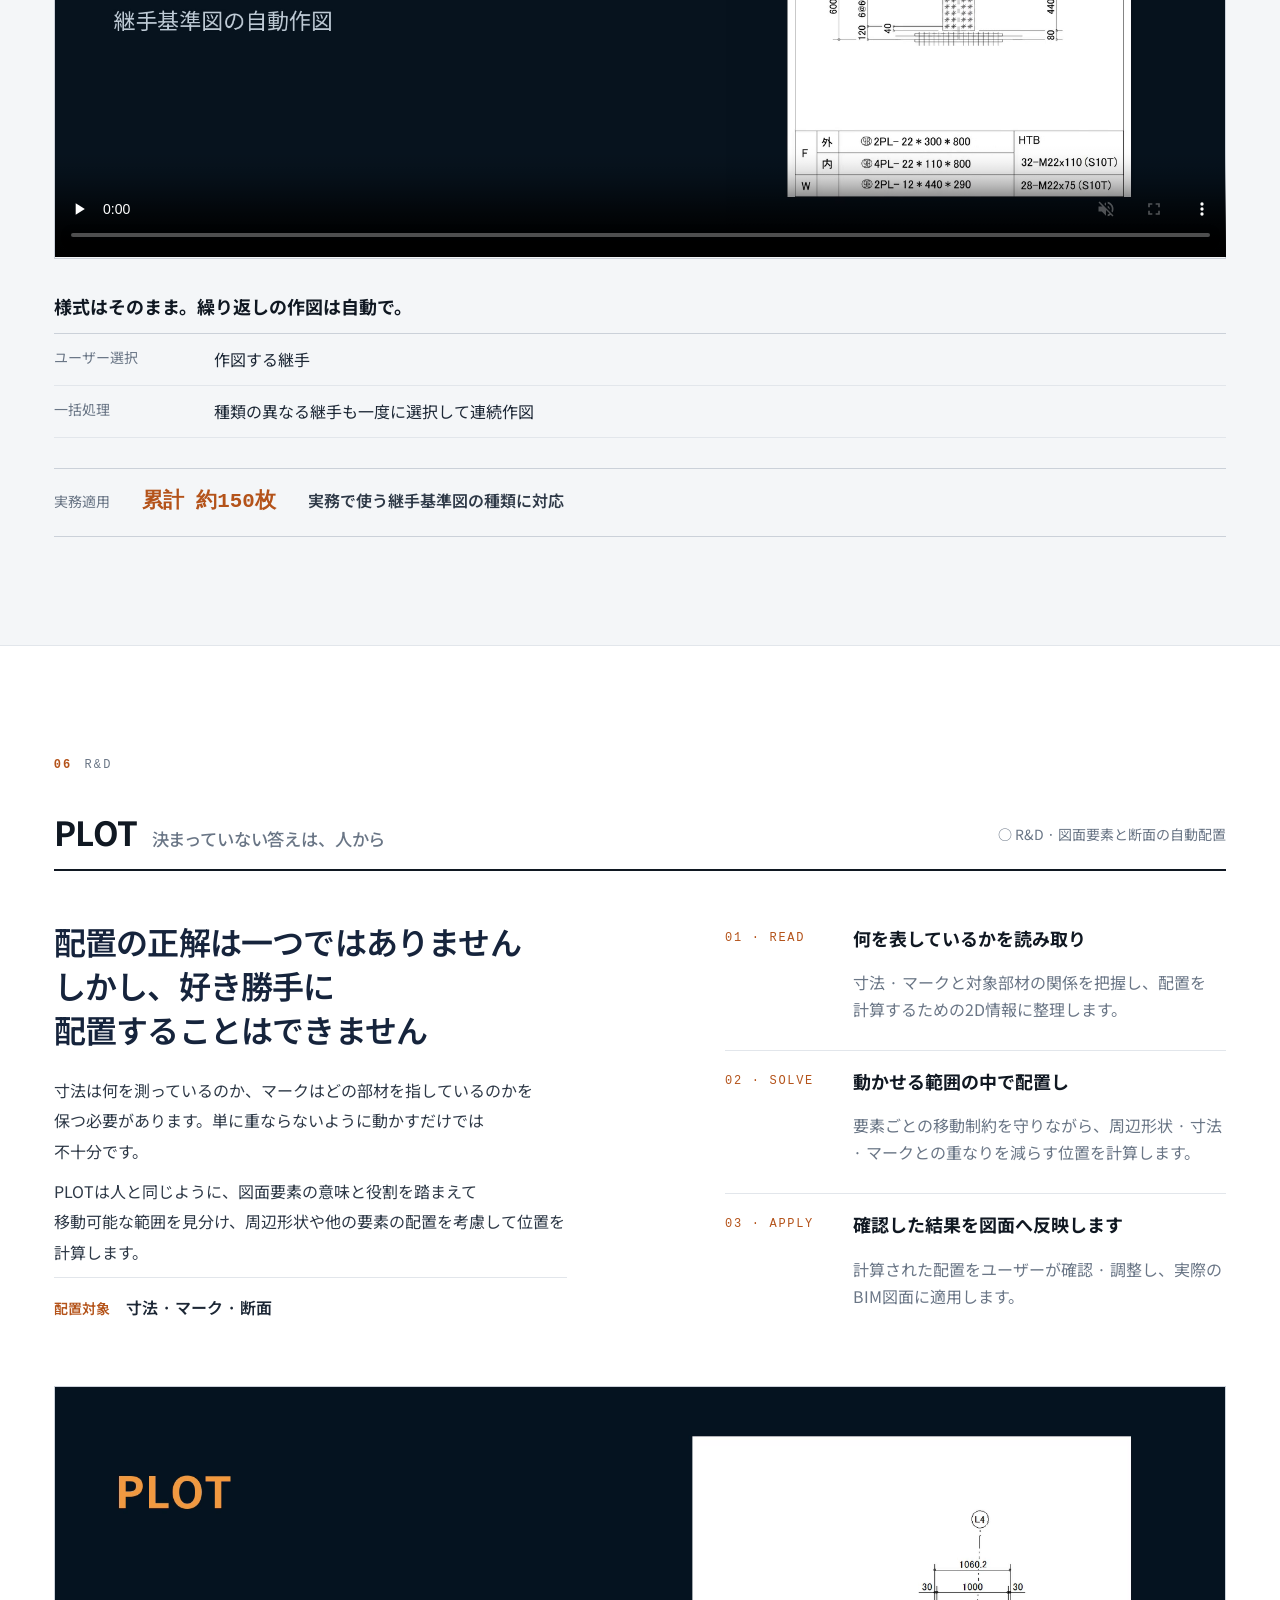
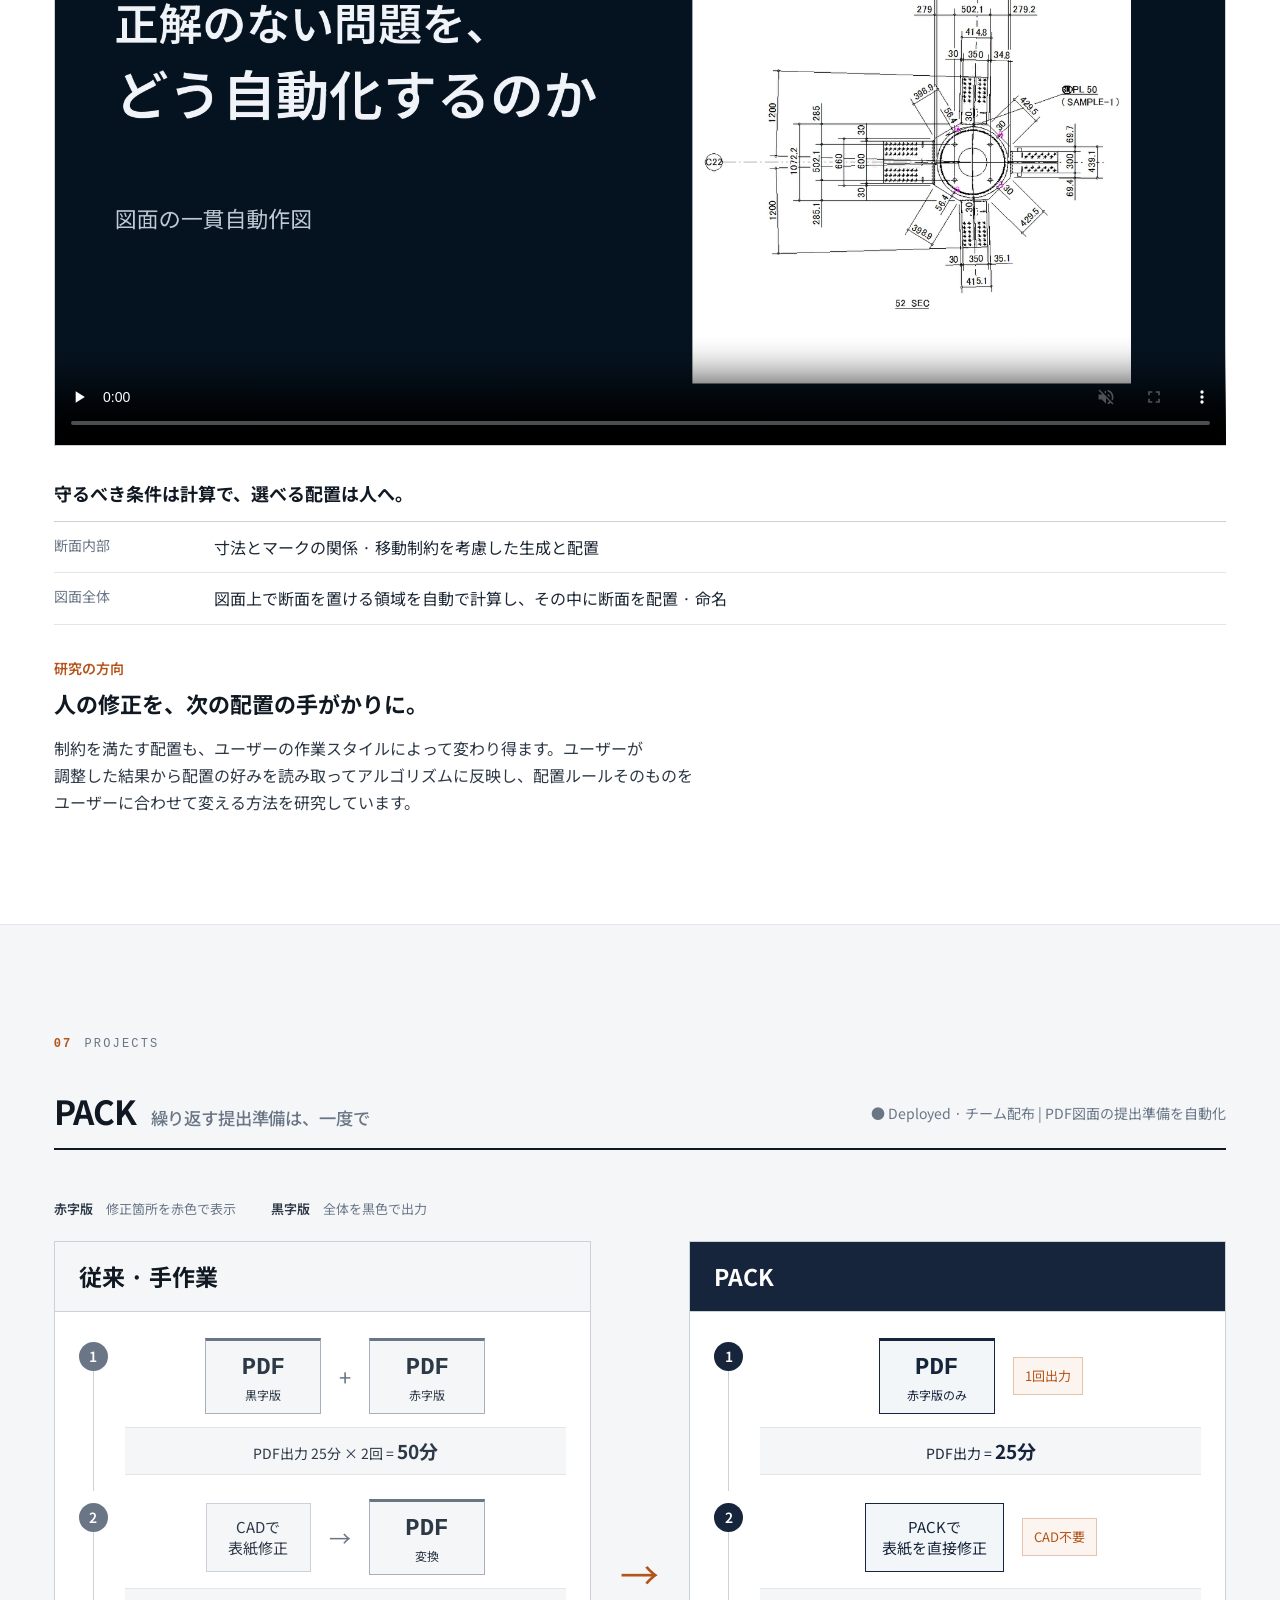
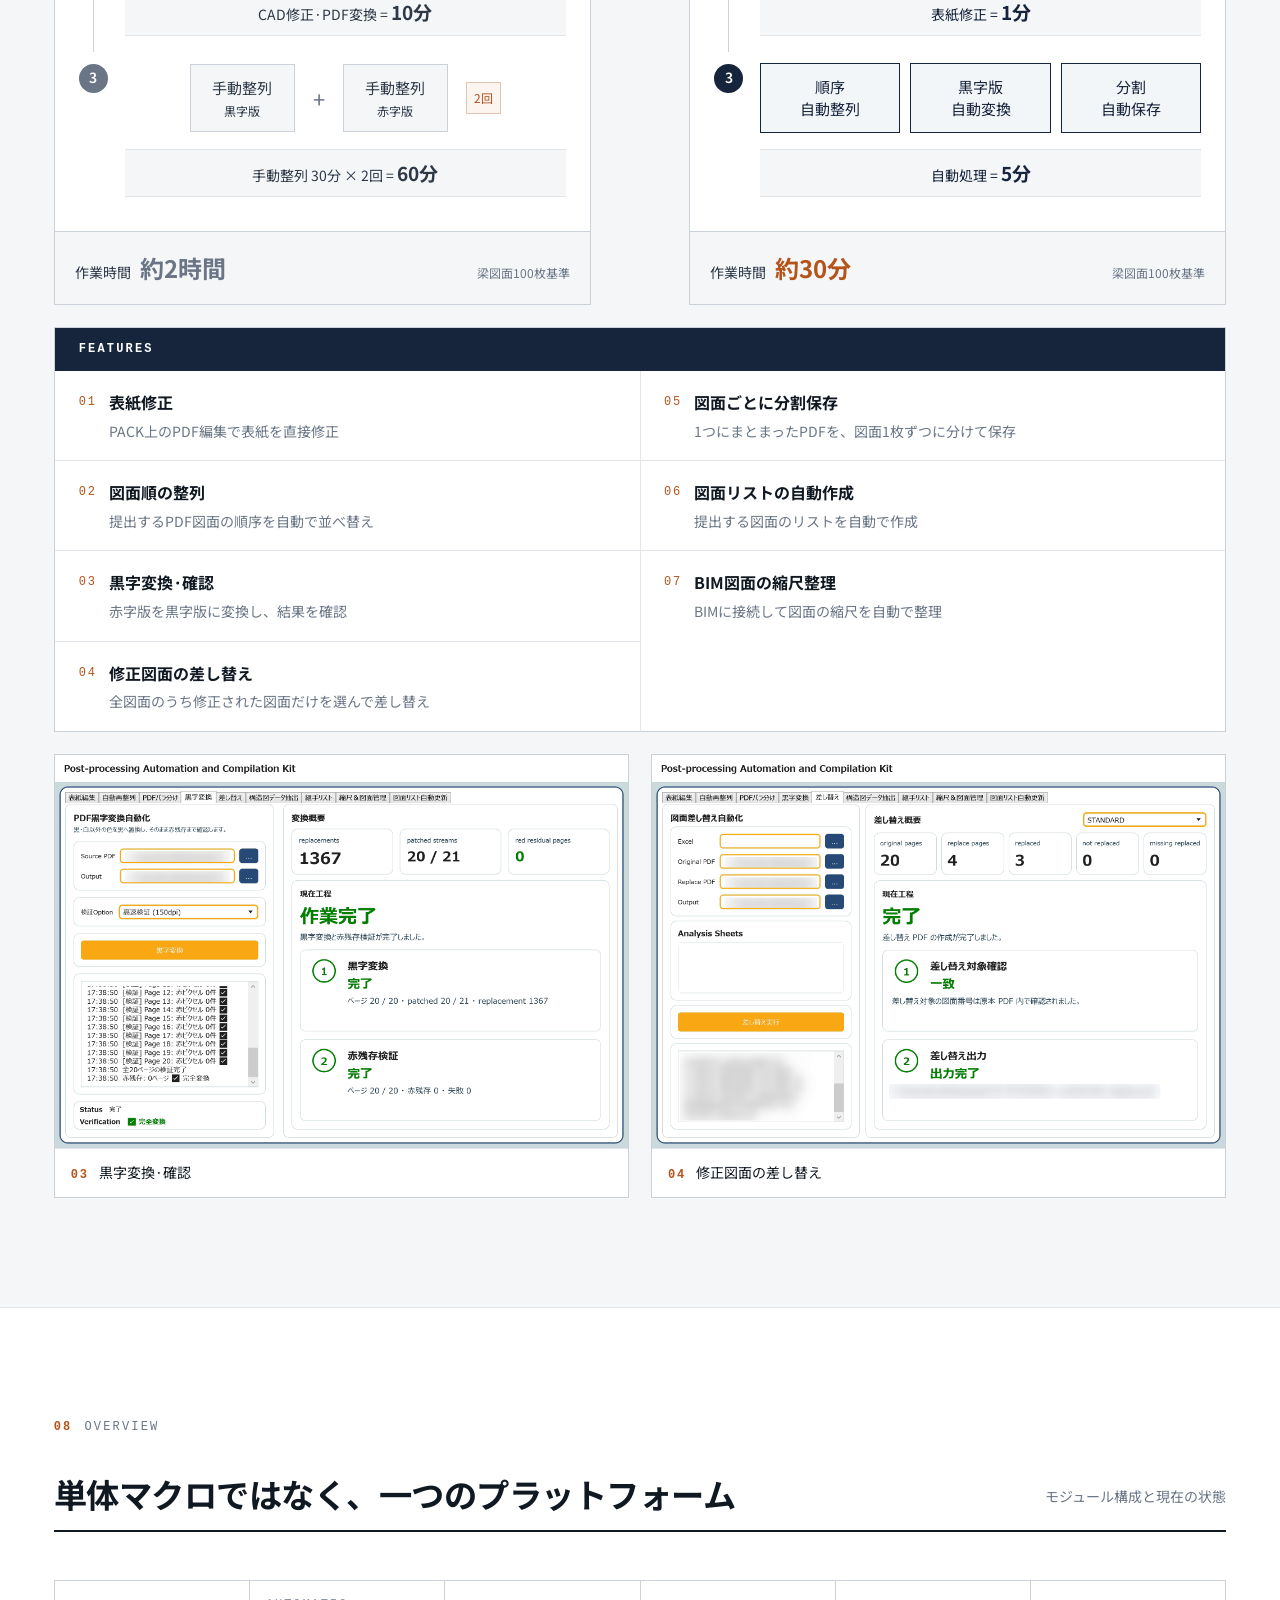
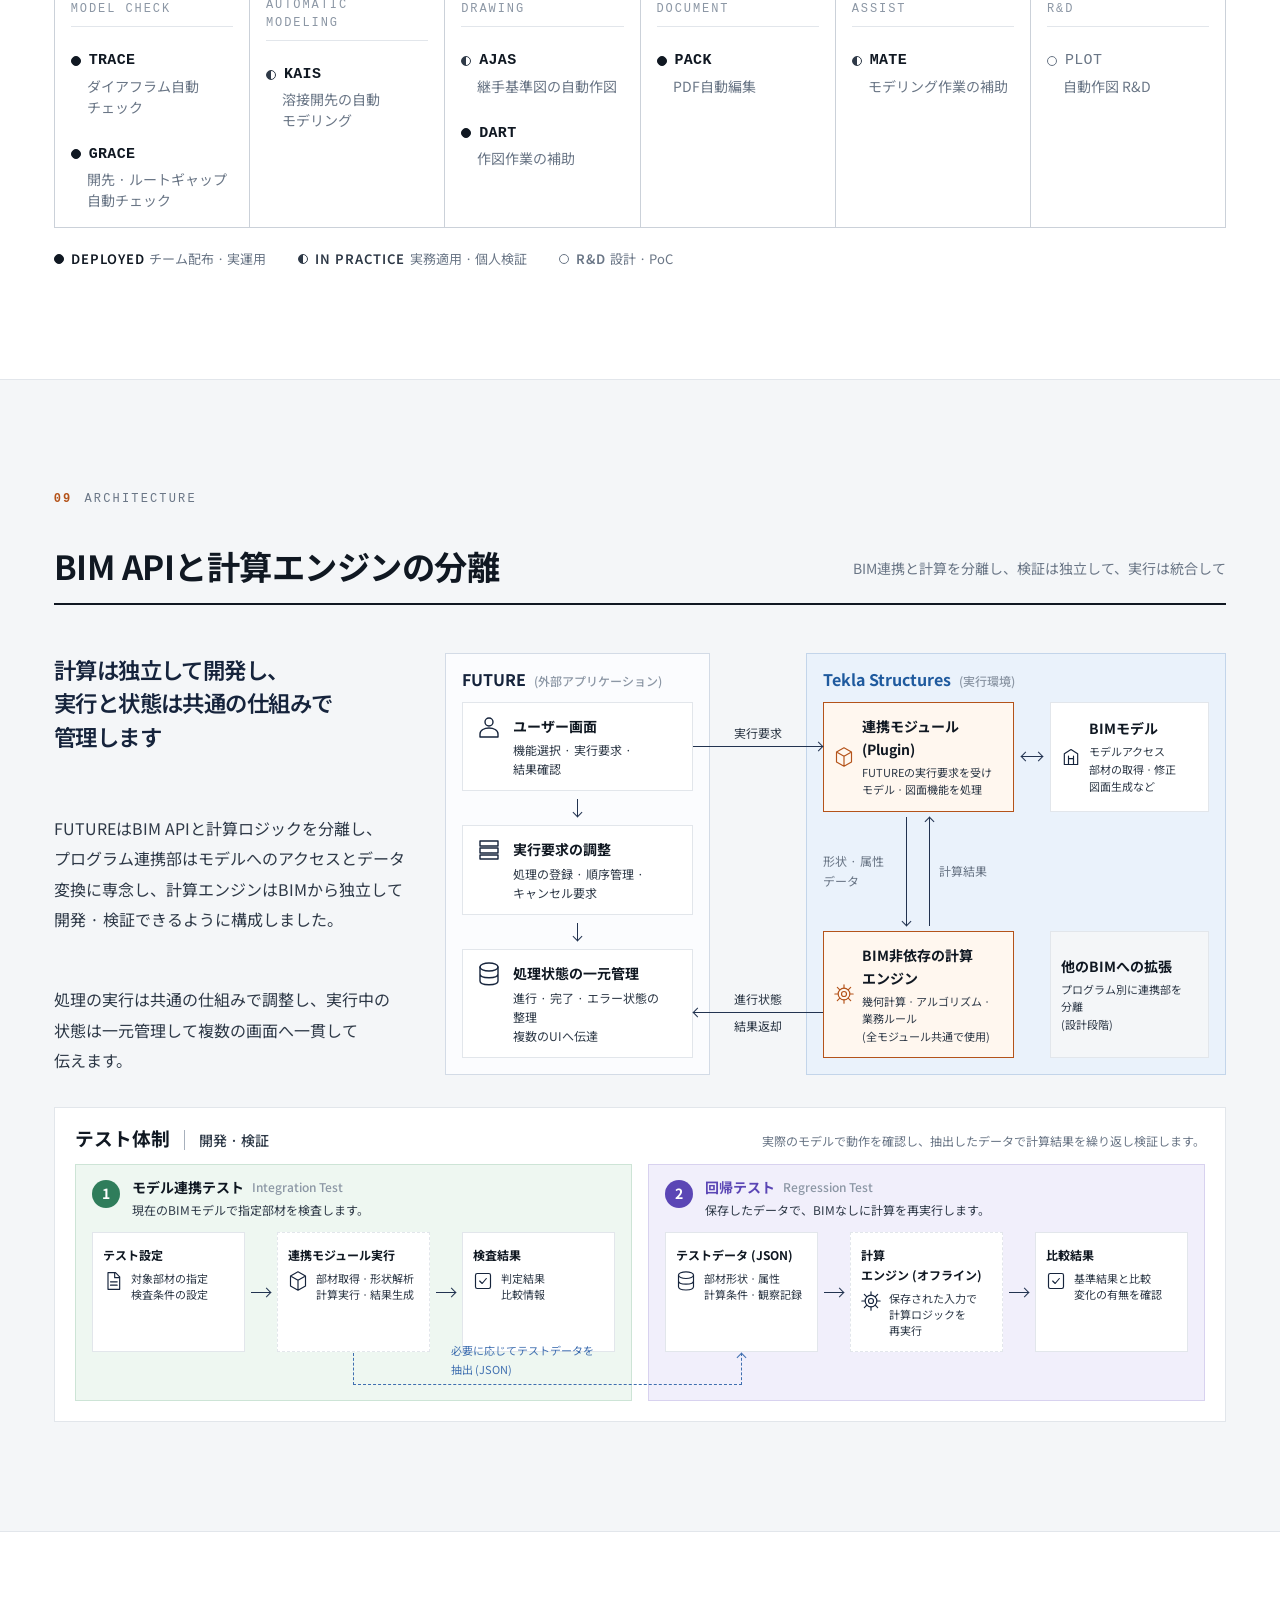
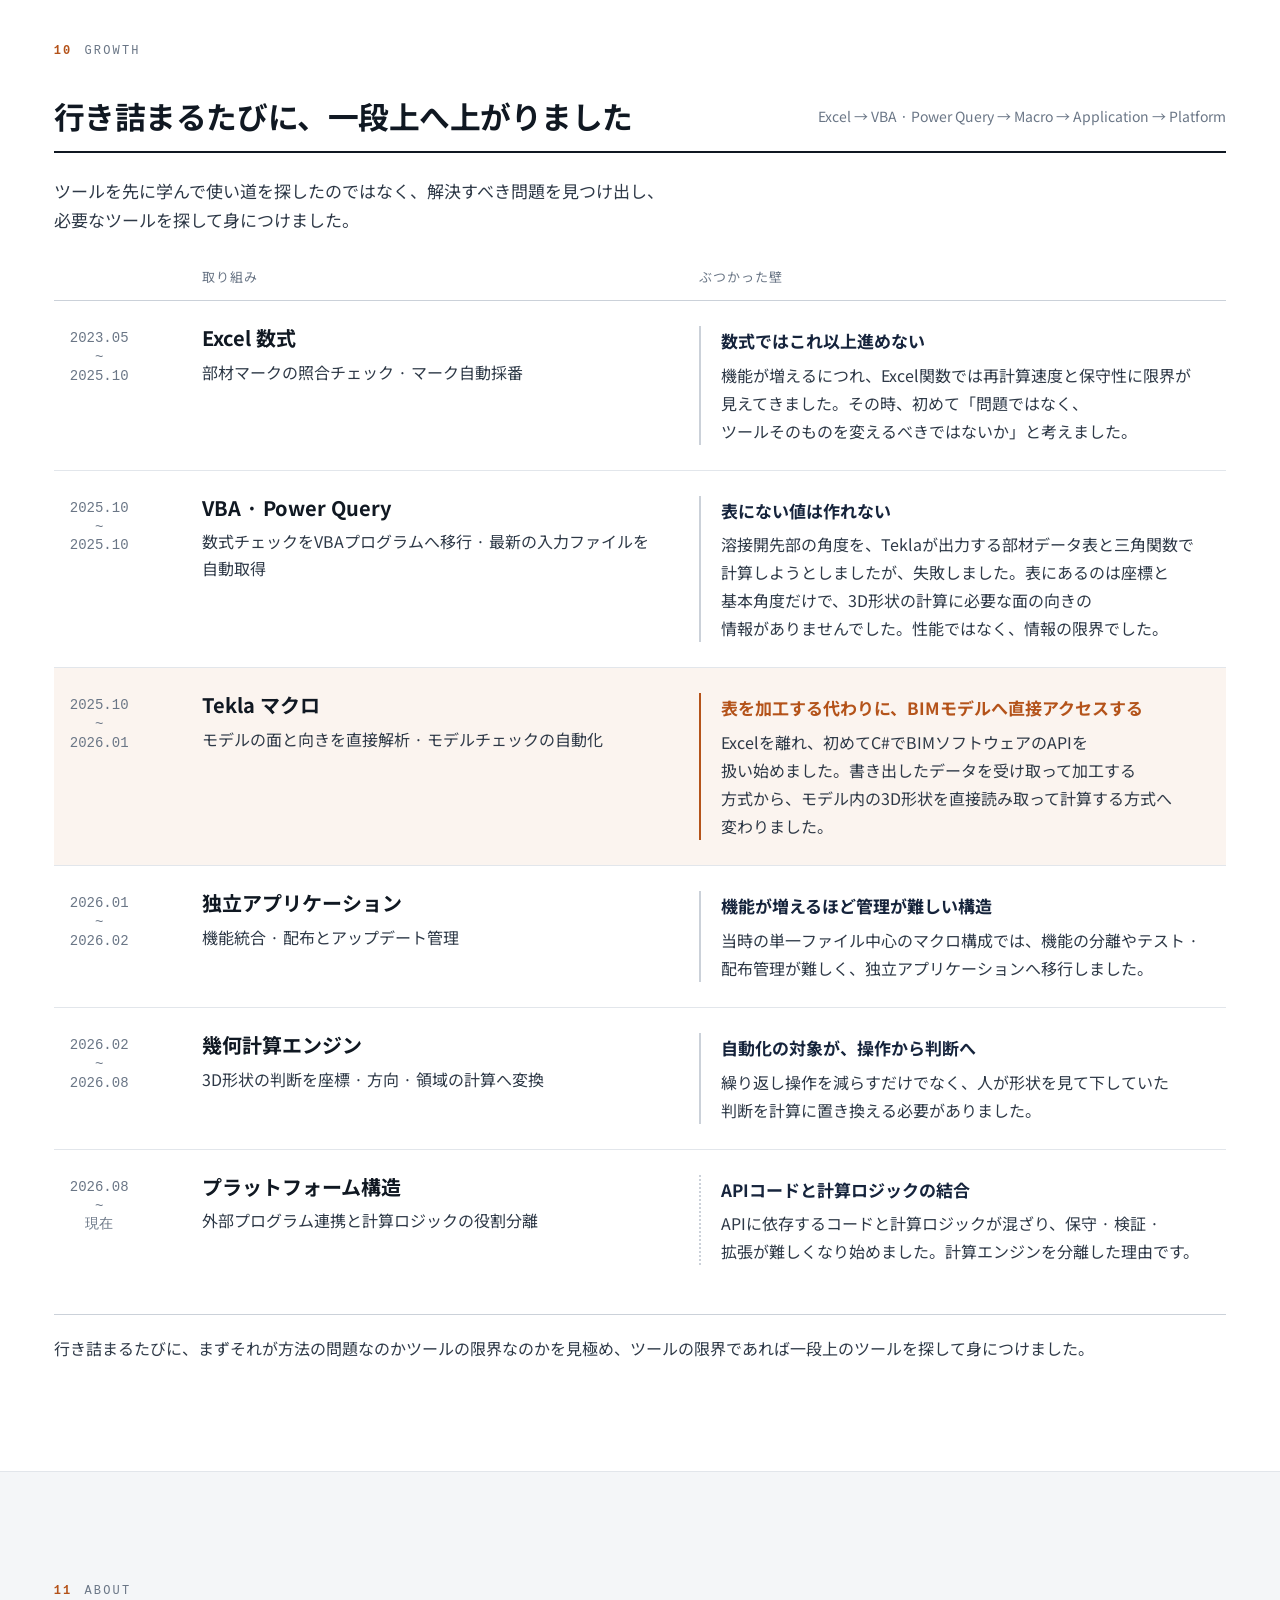
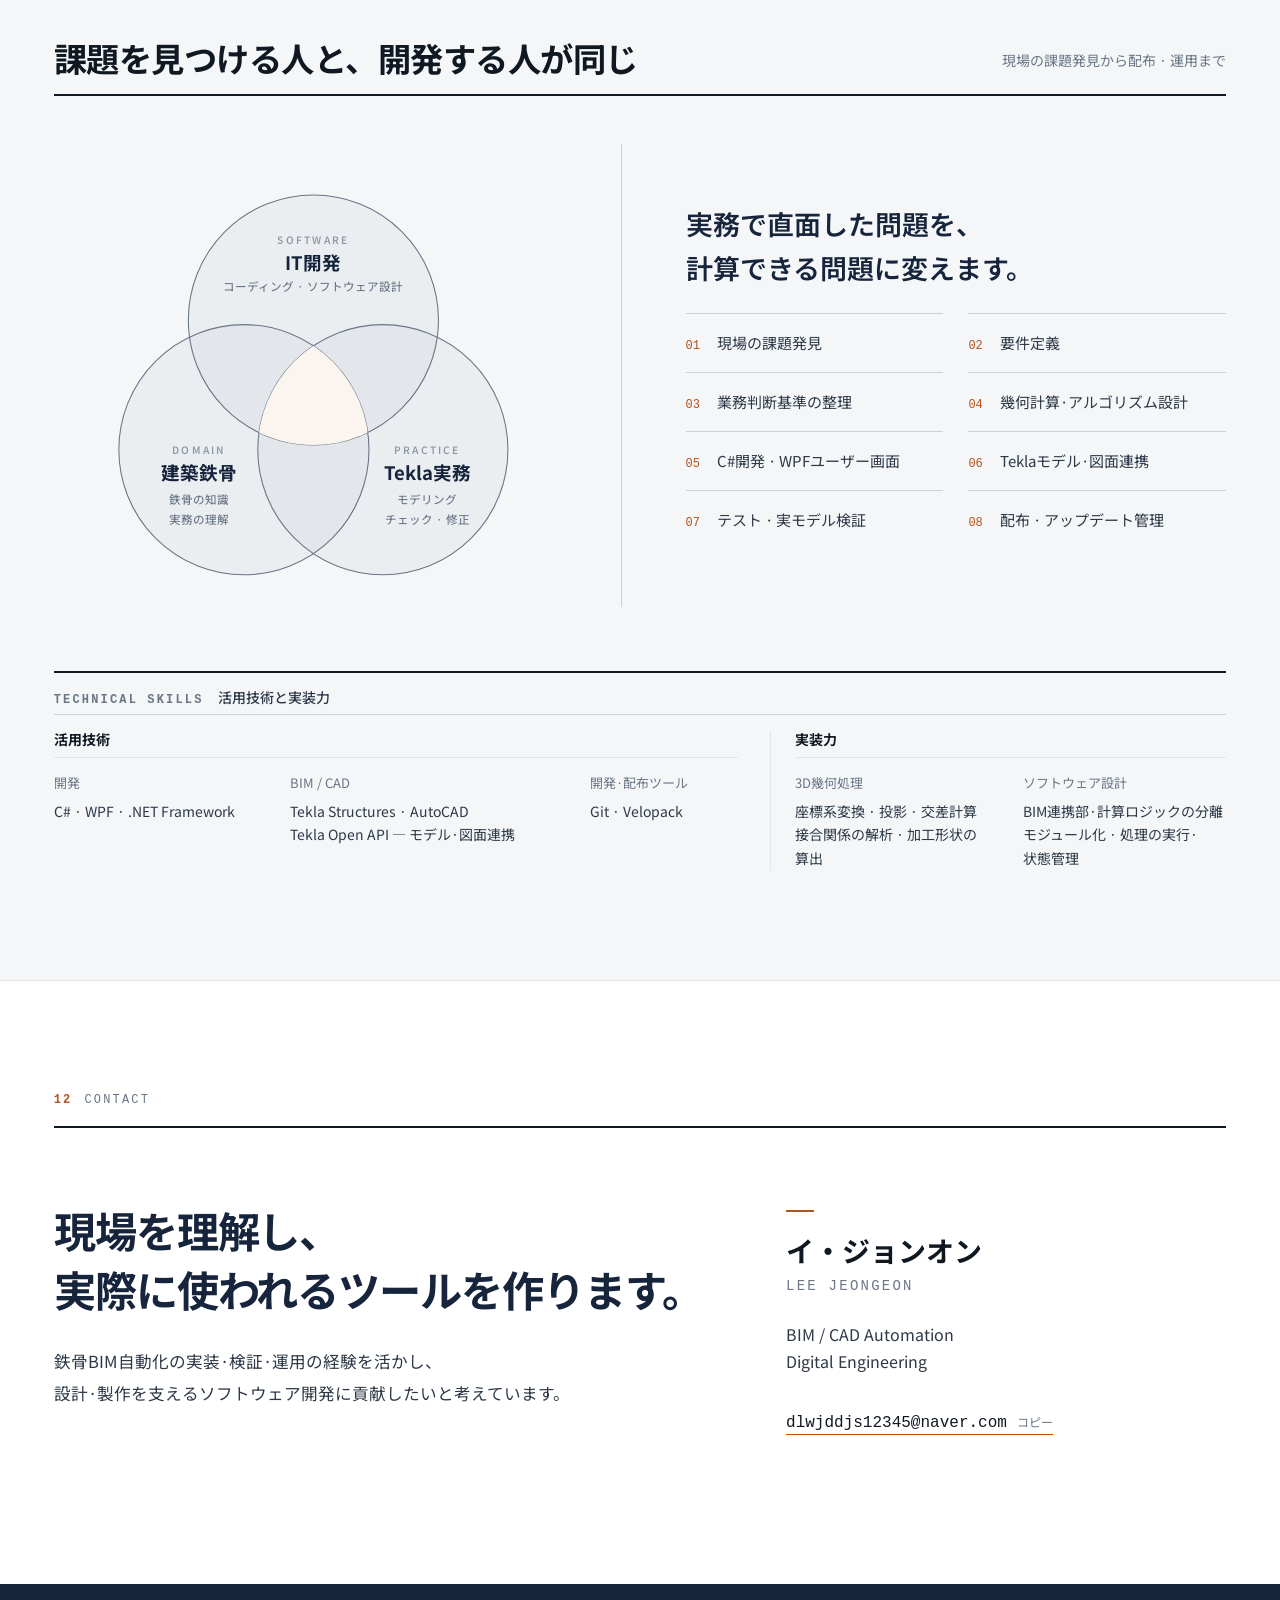
==== commit 042f9a7f: "Refine copy, rebuild architecture diagram, fix JA text" ====
--- a/jp/index.html
+++ b/jp/index.html
@@ -4,7 +4,7 @@
     <div class="cover__body">
       <div class="cover__text">
         <img class="cover__wordmark" src="/assets/images/future-wordmark.svg" alt="FUTURE">
-        <h1 class="cover__title">人の<wbr>判断を、<br><wbr>ソフトウェアへ。</h1>
+        <h1 class="cover__title">人の<wbr>判断を、<br><wbr>ソフトウェアへ</h1>
         <p class="cover__sub">BIM Engineering Platform</p>
         <p class="cover__lead">現場で<wbr>課題を<wbr>見つけ、<br><wbr>設計 · 開発 · 配布 · 運用まで<wbr>自ら行いました。</p>
 
@@ -35,12 +35,12 @@
     
 
   </div>
-</section><section class="section" id="impact"><div class="wrap"><header class="section__head"><div class="section__id"><span class="section__num">02</span><span class="eyebrow">Adoption</span></div><h2 class="section__title">実際の<wbr>利用実績</h2><p class="section__sub">使用義務がなくても、<wbr>実務者が<wbr>自発的に<wbr>繰り返し利用しました。</p></header><div class="impact-numbers"><div><strong>19<span>名</span></strong><h3>実利用者</h3><p>対象<wbr>モデラー約30名のうち</p></div><div><strong>4,562<span>件</span></strong><h3>累計利用<wbr>イベント</h3><p>集計対象: TRACE / DART / PACK</p></div><div><strong>603<span>時間18分</span></strong><h3>累計利用時間</h3><p>ツール<wbr>利用時間 · 運用<wbr>ログ<wbr>基準</p></div></div><p class="feature-statement impact-summary">自ら開発・配布した<wbr>ツールが、<br><wbr>チームの<wbr>実務で<wbr>繰り返し使われました。</p></div></section><section class="section section--panel" id="kais"><div class="wrap"><header class="section__head"><div class="section__id"><span class="section__num">03</span><span class="eyebrow">Projects</span></div><h2 class="section__title">KAIS<span class="section__tagline">立体の<wbr>問題を、<wbr>断面の<wbr>計算へ</span></h2><p class="section__sub">◐ In Practice · 個人実務検証 | 溶接開先の<wbr>自動<wbr>モデリング</p></header><div class="problem-layout kais-idea"><div><p class="feature-statement">人が<wbr>断面を<wbr>見て判断するように、<br><wbr>コンピュータにも<wbr>断面で<br class="m-only"><wbr>計算させました。</p><p>部材の<wbr>向きや<wbr>接合条件が<wbr>変わるたびに、<wbr>作業者は<wbr>角ごとに<wbr>断面を<wbr>作成し、<wbr>板厚 · 角度 · 加工位置を<wbr>確認する<wbr>必要がありました。<wbr>複雑な立体をそのまま<wbr>扱う代わりに、<wbr>加工に<wbr>必要な関係が<wbr>現れる<wbr>断面を<wbr>決め、<wbr>その<wbr>上で<wbr>計算するように<wbr>変えました。</p><p class="kais-weld"><span>対応溶接</span>完全溶込み · 部分溶込み · 隅肉</p></div><ol class="kais-steps"><li><span>01 · Read</span><b>3Dで<wbr>関係を<wbr>読み取り</b><p>部材形状と<wbr>面の<wbr>向き、<wbr>相手部材との<wbr>接合関係を<wbr>読み取ります。</p></li><li><span>02 · Solve</span><b>2D断面で<wbr>計算し</b><p>溶接条件に<wbr>合う断面へ<wbr>投影し、<wbr>加工に<wbr>必要な方向と<wbr>交差関係を<wbr>計算します。</p></li><li><span>03 · Apply</span><b>再び<wbr>3Dモデルへ<wbr>反映します</b><p>計算結果を<wbr>立体の<wbr>加工形状に<wbr>変換し、<wbr>実際の<wbr>BIMモデルに<wbr>適用します。</p></li></ol></div><div class="kais-evidence"><figure class="media feedback-video" data-demo="kais-demo"><div class="demo-screen"><img src="/assets/images/kais-poster.svg" width="1600" height="900" alt="KAIS 実装動画"><p class="demo-empty">KAIS 実装動画 · 準備中</p></div></figure><div class="geometry-triptych"><figure><figcaption><b>01 Read</b> 加工前</figcaption><img src="/assets/images/kais-before.png" width="1472" height="822" alt="KAIS BEFORE · 加工前"></figure><figure><figcaption><b>02 Solve</b> 計算の<wbr>可視化</figcaption><img src="/assets/images/kais-debug.png" width="1472" height="822" alt="KAIS GEOMETRY · 計算の可視化"></figure><figure><figcaption><b>03 Apply</b> 加工後</figcaption><img src="/assets/images/kais-after.png" width="1472" height="822" alt="KAIS AFTER · 加工後"></figure></div><dl class="kais-scope"><div><dt>ユーザー<wbr>選択</dt><dd>溶接条件と<wbr>加工する<wbr>面（必要に<wbr>応じて<wbr>開先方向）</dd></div><div><dt>自動処理</dt><dd>相手部材 · 面の<wbr>探索、<wbr>加工形状の<wbr>計算、<wbr>モデル<wbr>反映</dd></div><div><dt>例外処理</dt><dd>相手面の<wbr>自動探索が<wbr>難しい<wbr>場合は、<wbr>該当する<wbr>面を<wbr>直接指定して<wbr>処理を<wbr>続けます。</dd></div></dl></div></div></section><section class="section" id="projects"><div class="wrap"><header class="section__head"><div class="section__id"><span class="section__num">04</span><span class="eyebrow">Projects</span></div><h2 class="section__title">TRACE<span class="section__tagline">人の<wbr>目は、<wbr>確認が<wbr>必要なところへ</span></h2><p class="section__sub">● Deployed · チーム<wbr>配布 | ダイアフラム<wbr>自動<wbr>チェック</p></header><div class="problem-layout kais-idea trace-idea"><div><p class="feature-statement">入力された<wbr>値だけを<br class="m-only"><wbr>確認するのではありません。<br><wbr>どう<wbr>入力されるべきかを<br class="m-only"><wbr>計算します。</p><p>ダイアフラムを<wbr>支持する<wbr>部材と、<wbr>それに<wbr>接する<wbr>部材の<wbr>形状 · 接合関係を<wbr>分析し、<wbr>プロジェクト<wbr>基準に<wbr>合う位置 · 板厚 · 材質の<wbr>条件を<wbr>算出します。</p><p>プロジェクトごとに<wbr>判定基準が<wbr>異なるため、<wbr>基準別の<wbr>検査<wbr>ロジックを<wbr>個別に<wbr>実装しました。</p><p class="kais-weld"><span>検査項目</span>位置 · 板厚 · 材質</p></div><ol class="kais-steps"><li><span>01 · Read</span><b>幾何解析</b><p>周辺部材の<wbr>形状 · 向きと<wbr>接合関係を<wbr>分析します。</p></li><li><span>02 · Rule</span><b>案件別<wbr>ルール</b><p>位置 · 板厚 · 材質の<wbr>判定<wbr>ルールを<wbr>プロジェクトごとに<wbr>分けて<wbr>適用します。</p></li><li><span>03 · Solve</span><b>要求状態の<wbr>算出</b><p>幾何関係と<wbr>プロジェクト<wbr>基準から、<wbr>該当<wbr>ダイアフラムに<wbr>必要な位置·板厚·材質を<wbr>算出します。</p></li><li><span>04 · Verify</span><b>実入力の<wbr>検証</b><p>要求状態と<wbr>現在の<wbr>モデルを<wbr>照合し、<wbr>不一致と<wbr>判定不可の<wbr>対象を<wbr>表示します。</p></li></ol></div><figure class="media demo-large" data-demo="trace-demo"><div class="demo-screen"><img src="/assets/images/trace-poster.svg" width="1600" height="900" alt="TRACE 実装動画"><p class="demo-empty">TRACE 実装動画 · 準備中</p></div></figure><div class="trace-result"><p class="trace-bridge">計算は<wbr>TRACEが、<wbr>確認が<wbr>必要なところは<wbr>人へ。</p><dl class="kais-scope"><div><dt>確認対象</dt><dd>プロジェクト<wbr>基準と<wbr>一致しない<wbr>場合、<wbr>および<wbr>自動判定が<wbr>難しい<wbr>部材</dd></div><div><dt>確認方法</dt><dd>ワンクリックで、<wbr>確認が<wbr>必要な部材の<wbr>位置へ<wbr>自動移動</dd></div></dl></div><div class="metricbar"><span class="metricbar__k">検査時間</span><span class="metricbar__v"><del>約30秒</del> <em>→</em> <b>約1.5秒</b></span><span class="metricbar__v metricbar__v--text">同じ検査項目、<wbr>ダイアフラム1枚あたり<wbr>平均 · 約20倍</span></div></div></section><section class="section section--panel" id="ajas"><div class="wrap"><header class="section__head"><div class="section__id"><span class="section__num">05</span><span class="eyebrow">Projects</span></div><h2 class="section__title">AJAS<span class="section__tagline">決まった<wbr>答えは、<wbr>コンピュータへ</span></h2><p class="section__sub">◐ In Practice · 個人実務検証 | 継手基準図の<wbr>自動作図</p></header><div class="problem-layout kais-idea ajas-idea"><div><p class="feature-statement">どこを<wbr>測り、<wbr>何を<wbr>記入するか。<br><wbr>その<wbr>判断から<br class="m-only"><wbr>自動化しました。</p><p>継手基準図を<wbr>作成するたびに、<wbr>作業者は<wbr>継手の<wbr>種類を<wbr>確認し、<wbr>寸法点を<wbr>取り、<wbr>ボルト<wbr>数量と<wbr>マークを<wbr>図面に<wbr>記入する<wbr>必要がありました。<wbr>この<wbr>作業手順を<wbr>種類別の<wbr>作図<wbr>ルールに<wbr>置き換え、<wbr>複数の<wbr>継手を<wbr>選択すると、<wbr>それぞれの<wbr>種類に<wbr>合わせて<wbr>自動で<wbr>作成します。</p><p class="kais-weld"><span>作図項目</span>寸法 · 部材<wbr>マーク · ボルトマーク · 追加断面</p></div><ol class="kais-steps"><li><span>01 · Read</span><b>継手の<wbr>種類を<wbr>判別し</b><p>継手の<wbr>実形状の<wbr>幾何情報をもとに、<wbr>どの<wbr>作図<wbr>ルールを<wbr>適用するかを<wbr>決めます。</p></li><li><span>02 · Solve</span><b>図面に<wbr>記入する<wbr>内容を<wbr>決め</b><p>種類ごとに<wbr>必要な寸法と<wbr>部材 · ボルト<wbr>情報を<wbr>モデルから<wbr>算出します。</p></li><li><span>03 · Apply</span><b>既存の<wbr>様式に<wbr>合わせて<wbr>描きます</b><p>種類別の<wbr>ルールに<wbr>従って<wbr>寸法と<wbr>マークを<wbr>配置し、<wbr>必要な追加断面を<wbr>生成します。</p></li></ol></div><figure class="media demo-large" data-demo="ajas-demo"><div class="demo-screen"><img src="/assets/images/ajas-after.svg" width="1600" height="1000" alt="AJAS 実装動画"><p class="demo-empty">AJAS 実装動画 · 準備中</p></div></figure><div class="trace-result"><p class="trace-bridge">様式はそのまま。<wbr>繰り返しの<wbr>作図は<wbr>自動で。</p><dl class="kais-scope"><div><dt>ユーザー<wbr>選択</dt><dd>作図する<wbr>継手</dd></div><div><dt>一括処理</dt><dd>種類の<wbr>異なる<wbr>継手も<wbr>一度に<wbr>選択して<wbr>連続作図</dd></div></dl></div><div class="metricbar"><span class="metricbar__k">実務適用</span><span class="metricbar__v"><b>累計 約150枚</b></span><span class="metricbar__v metricbar__v--text">実務で<wbr>使う継手基準図の<wbr>種類に<wbr>対応</span></div></div></section><section class="section" id="rnd"><div class="wrap"><header class="section__head"><div class="section__id"><span class="section__num">06</span><span class="eyebrow">R&D</span></div><h2 class="section__title">PLOT<span class="section__tagline">決まっていない<wbr>答えは、<wbr>人から</span></h2><p class="section__sub">○ R&D · 図面要素と<wbr>断面の<wbr>自動配置</p></header><div class="problem-layout kais-idea plot-idea"><div><p class="feature-statement">配置の<wbr>正解は<wbr>一つではありません。<br><wbr>しかし、<wbr>好き勝手に<br class="m-only"><wbr>配置することはできません。</p><p>寸法は<wbr>何を<wbr>測っているのか、<wbr>マークはどの<wbr>部材を<wbr>指しているのかを<wbr>保つ必要があります。<wbr>単に<wbr>重ならないように<wbr>動かすだけでは<wbr>不十分です。</p><p>PLOTは<wbr>人と<wbr>同じように、<wbr>図面要素の<wbr>意味と<wbr>役割を<wbr>踏まえて<wbr>移動可能な範囲を<wbr>見分け、<wbr>周辺形状や<wbr>他の<wbr>要素の<wbr>配置を<wbr>考慮して<wbr>位置を<wbr>計算します。</p><p class="kais-weld"><span>配置対象</span>寸法 · マーク · 断面</p></div><ol class="kais-steps"><li><span>01 · Read</span><b>何を<wbr>表しているかを<wbr>読み取り</b><p>寸法 · マークと<wbr>対象部材の<wbr>関係を<wbr>把握し、<wbr>配置を<wbr>計算するための<wbr>2D情報に<wbr>整理します。</p></li><li><span>02 · Solve</span><b>動かせる<wbr>範囲の<wbr>中で<wbr>配置し</b><p>要素ごとの<wbr>移動制約を<wbr>守りながら、<wbr>周辺形状 · 寸法 · マークとの<wbr>重なりを<wbr>減らす<wbr>位置を<wbr>計算します。</p></li><li><span>03 · Apply</span><b>確認した<wbr>結果を<wbr>図面へ<wbr>反映します</b><p>計算された<wbr>配置を<wbr>ユーザーが<wbr>確認 · 調整し、<wbr>実際の<wbr>BIM図面に<wbr>適用します。</p></li></ol></div><figure class="media demo-large" data-demo="plot-demo"><div class="demo-screen"><img src="/assets/images/plot-demo-ko-poster.png" width="1920" height="1080" alt="PLOT 実装動画"><p class="demo-empty">PLOT 実装動画 · 準備中</p></div></figure><div class="trace-result"><p class="trace-bridge">守るべき<wbr>条件は<wbr>計算で、<wbr>選べる<wbr>配置は<wbr>人へ。</p><dl class="kais-scope"><div><dt>断面内部</dt><dd>寸法と<wbr>マークの<wbr>関係 · 移動制約を<wbr>考慮した<wbr>生成と<wbr>配置</dd></div><div><dt>図面全体</dt><dd>図面上で<wbr>断面を<wbr>置ける<wbr>領域を<wbr>自動で<wbr>計算し、<wbr>その<wbr>中に<wbr>断面を<wbr>配置 · 命名</dd></div></dl></div><div class="project-details plot-details"><div><h3><small>研究の<wbr>方向</small>人の<wbr>修正を、<wbr>次の<wbr>配置の<wbr>手がかりに。</h3><p>制約を<wbr>満たす<wbr>配置も、<wbr>ユーザーの<wbr>作業<wbr>スタイルによって<wbr>変わり<wbr>得ます。<wbr>ユーザーが<wbr>調整した<wbr>結果から<wbr>配置の<wbr>好みを<wbr>読み取って<wbr>アルゴリズムに<wbr>反映し、<wbr>配置<wbr>ルールそのものを<wbr>ユーザーに<wbr>合わせて<wbr>変える<wbr>方法を<wbr>研究しています。</p></div></div></div></section><section class="section section--panel" id="pack"><div class="wrap"><header class="section__head"><div class="section__id"><span class="section__num">07</span><span class="eyebrow">Projects</span></div><h2 class="section__title">PACK<span class="section__tagline">繰り返す提出準備は、<wbr>一度で</span></h2><p class="section__sub">● Deployed · チーム<wbr>配布 | PDF図面の<wbr>提出準備を<wbr>自動化</p></header><p class="pack-editions"><span><b>赤字版</b> 修正箇所を<wbr>赤色で<wbr>表示</span><span><b>黒字版</b> 全体を<wbr>黒色で<wbr>出力</span></p><div class="pack-visual"><article class="pack-lane manual"><h3>従来 · 手作業</h3><ol><li><span class="pack-number">1</span><div class="pack-stage"><div class="pack-objects"><div class="paper-node"><b>PDF</b><span>黒字版</span></div><span class="pack-plus">+</span><div class="paper-node"><b>PDF</b><span>赤字版</span></div></div><p class="pack-timing">PDF出力 25分 × 2回 = <b>50分</b></p></div></li><li><span class="pack-number">2</span><div class="pack-stage"><div class="pack-objects"><div class="process-node">CADで<br><wbr>表紙修正</div><span class="pack-plus">→</span><div class="paper-node"><b>PDF</b><span>変換</span></div></div><p class="pack-timing">CAD修正·PDF変換 = <b>10分</b></p></div></li><li><span class="pack-number">3</span><div class="pack-stage"><div class="pack-objects"><div class="process-node">手動整列<span>黒字版</span></div><span class="pack-plus">+</span><div class="process-node">手動整列<span>赤字版</span></div><span class="repeat-count">2回</span></div><p class="pack-timing">手動整列 30分 × 2回 = <b>60分</b></p></div></li></ol><p class="lane-total">作業時間 <b>約2時間</b><span>梁図面100枚基準</span></p></article><div class="pack-transition" aria-hidden="true"><span>→</span></div><article class="pack-lane automated"><h3>PACK</h3><ol><li><span class="pack-number">1</span><div class="pack-stage"><div class="pack-objects"><div class="paper-node"><b>PDF</b><span>赤字版のみ</span></div><span class="pack-flag">1回出力</span></div><p class="pack-timing">PDF出力 = <b>25分</b></p></div></li><li><span class="pack-number">2</span><div class="pack-stage"><div class="pack-objects"><div class="process-node">PACKで<br><wbr>表紙を<wbr>直接修正</div><span class="pack-flag">CAD不要</span></div><p class="pack-timing">表紙修正 = <b>1分</b></p></div></li><li><span class="pack-number">3</span><div class="pack-stage"><div class="pack-objects compact"><div class="process-node">順序<br><wbr>自動整列</div><div class="process-node">黒字版<br><wbr>自動変換</div><div class="process-node">分割<br><wbr>自動保存</div></div><p class="pack-timing">自動処理 = <b>5分</b></p></div></li></ol><p class="lane-total">作業時間 <b>約30分</b><span>梁図面100枚基準</span></p></article></div><div class="pack-features"><h3>Features</h3><ol><li><span>01</span><b>表紙修正</b><p>PACK上の<wbr>PDF編集で<wbr>表紙を<wbr>直接修正</p></li><li><span>02</span><b>図面順の<wbr>整列</b><p>提出する<wbr>PDF図面の<wbr>順序を<wbr>自動で<wbr>並べ替え</p></li><li><span>03</span><b>黒字変換·確認</b><p>赤字版を<wbr>黒字版に<wbr>変換し、<wbr>結果を<wbr>確認</p></li><li><span>04</span><b>修正図面の<wbr>差し替え</b><p>全図面のうち<wbr>修正された<wbr>図面だけを<wbr>選んで<wbr>差し替え</p></li><li><span>05</span><b>図面ごとに<wbr>分割保存</b><p>1つにまとまった<wbr>PDFを、<wbr>図面1枚ずつに<wbr>分けて<wbr>保存</p></li><li><span>06</span><b>図面<wbr>リストの<wbr>自動作成</b><p>提出する<wbr>図面の<wbr>リストを<wbr>自動で<wbr>作成</p></li><li><span>07</span><b>BIM図面の<wbr>縮尺整理</b><p>BIMに<wbr>接続して<wbr>図面の<wbr>縮尺を<wbr>自動で<wbr>整理</p></li></ol></div><div class="pack-screens"><figure><img src="/assets/images/pack-screen-black.png" width="2040" height="1400" loading="lazy" alt="PACK 黒字変換·確認画面"><figcaption><b>03</b>黒字変換·確認</figcaption></figure><figure><img src="/assets/images/pack-screen-replace.png" width="2040" height="1400" loading="lazy" alt="PACK 修正図面の差し替え画面"><figcaption><b>04</b>修正図面の<wbr>差し替え</figcaption></figure></div></div></section><section class="section" id="overview">
+</section><section class="section" id="impact"><div class="wrap"><header class="section__head"><div class="section__id"><span class="section__num">02</span><span class="eyebrow">Adoption</span></div><h2 class="section__title">実際の<wbr>利用実績</h2><p class="section__sub">使用義務がなくても、<wbr>実務者が<wbr>自発的に<wbr>繰り返し利用しました。</p></header><div class="impact-numbers"><div><strong>19<span>名</span></strong><h3>実利用者</h3><p>対象<wbr>モデラー約30名のうち</p></div><div><strong>4,562<span>件</span></strong><h3>累計利用<wbr>イベント</h3><p>集計対象: TRACE / DART / PACK</p></div><div><strong>603<span>時間18分</span></strong><h3>累計利用時間</h3><p>ツール<wbr>利用時間 · 運用<wbr>ログ<wbr>基準</p></div></div><p class="feature-statement impact-summary">自ら開発・配布した<wbr>ツールが、<br><wbr>チームの<wbr>実務で<wbr>繰り返し使われました</p></div></section><section class="section section--panel" id="kais"><div class="wrap"><header class="section__head"><div class="section__id"><span class="section__num">03</span><span class="eyebrow">Projects</span></div><h2 class="section__title">KAIS<span class="section__tagline">立体の<wbr>問題を、<wbr>断面の<wbr>計算へ</span></h2><p class="section__sub">◐ In Practice · 個人実務検証 | 溶接開先の<wbr>自動<wbr>モデリング</p></header><div class="problem-layout kais-idea"><div><p class="feature-statement">人が<wbr>断面を<wbr>見て判断するように、<br><wbr>コンピュータにも<wbr>断面で<br class="m-only"><wbr>計算させました</p><p>部材の<wbr>向きや<wbr>接合条件が<wbr>変わるたびに、<wbr>作業者は<wbr>角ごとに<wbr>断面を<wbr>作成し、<wbr>板厚 · 角度 · 加工位置を<wbr>確認する<wbr>必要がありました。<wbr>複雑な立体をそのまま<wbr>扱う代わりに、<wbr>加工に<wbr>必要な関係が<wbr>現れる<wbr>断面を<wbr>決め、<wbr>その<wbr>上で<wbr>計算するように<wbr>変えました。</p><p class="kais-weld"><span>対応溶接</span>完全溶込み · 部分溶込み · 隅肉</p></div><ol class="kais-steps"><li><span>01 · Read</span><b>3Dで<wbr>関係を<wbr>読み取り</b><p>部材形状と<wbr>面の<wbr>向き、<wbr>相手部材との<wbr>接合関係を<wbr>読み取ります。</p></li><li><span>02 · Solve</span><b>2D断面で<wbr>計算し</b><p>溶接条件に<wbr>合う断面へ<wbr>投影し、<wbr>加工に<wbr>必要な方向と<wbr>交差関係を<wbr>計算します。</p></li><li><span>03 · Apply</span><b>再び<wbr>3Dモデルへ<wbr>反映します</b><p>計算結果を<wbr>立体の<wbr>加工形状に<wbr>変換し、<wbr>実際の<wbr>BIMモデルに<wbr>適用します。</p></li></ol></div><div class="kais-evidence"><figure class="media feedback-video" data-demo="kais-demo"><div class="demo-screen"><img src="/assets/images/kais-poster.svg" width="1600" height="900" alt="KAIS 実装動画"><p class="demo-empty">KAIS 実装動画 · 準備中</p></div></figure><div class="geometry-triptych"><figure><figcaption><b>01 Read</b> 加工前</figcaption><img src="/assets/images/kais-before.png" width="1472" height="822" alt="KAIS BEFORE · 加工前"></figure><figure><figcaption><b>02 Solve</b> 計算の<wbr>可視化</figcaption><img src="/assets/images/kais-debug.png" width="1472" height="822" alt="KAIS GEOMETRY · 計算の可視化"></figure><figure><figcaption><b>03 Apply</b> 加工後</figcaption><img src="/assets/images/kais-after.png" width="1472" height="822" alt="KAIS AFTER · 加工後"></figure></div><dl class="kais-scope"><div><dt>ユーザー<wbr>選択</dt><dd>溶接条件と<wbr>加工する<wbr>面（必要に<wbr>応じて<wbr>開先方向）</dd></div><div><dt>自動処理</dt><dd>相手部材 · 面の<wbr>探索、<wbr>加工形状の<wbr>計算、<wbr>モデル<wbr>反映</dd></div><div><dt>例外処理</dt><dd>相手面の<wbr>自動探索が<wbr>難しい<wbr>場合は、<wbr>該当する<wbr>面を<wbr>直接指定して<wbr>処理を<wbr>続けます。</dd></div></dl></div></div></section><section class="section" id="projects"><div class="wrap"><header class="section__head"><div class="section__id"><span class="section__num">04</span><span class="eyebrow">Projects</span></div><h2 class="section__title">TRACE<span class="section__tagline">人の<wbr>目は、<wbr>確認が<wbr>必要なところへ</span></h2><p class="section__sub">● Deployed · チーム<wbr>配布 | ダイアフラム<wbr>自動<wbr>チェック</p></header><div class="problem-layout kais-idea trace-idea"><div><p class="feature-statement">入力された<wbr>値だけを<br class="m-only"><wbr>確認するのではありません<br><wbr>どう<wbr>入力されるべきかを<br class="m-only"><wbr>計算します</p><p>ダイアフラムを<wbr>支持する<wbr>部材と、<wbr>それに<wbr>接する<wbr>部材の<wbr>形状 · 接合関係を<wbr>分析し、<wbr>プロジェクト<wbr>基準に<wbr>合う位置 · 板厚 · 材質の<wbr>条件を<wbr>算出します。</p><p>プロジェクトごとに<wbr>判定基準が<wbr>異なるため、<wbr>基準別の<wbr>検査<wbr>ロジックを<wbr>個別に<wbr>実装しました。</p><p class="kais-weld"><span>検査項目</span>位置 · 板厚 · 材質</p></div><ol class="kais-steps"><li><span>01 · Read</span><b>幾何解析</b><p>周辺部材の<wbr>形状 · 向きと<wbr>接合関係を<wbr>分析します。</p></li><li><span>02 · Rule</span><b>案件別<wbr>ルール</b><p>位置 · 板厚 · 材質の<wbr>判定<wbr>ルールを<wbr>プロジェクトごとに<wbr>分けて<wbr>適用します。</p></li><li><span>03 · Solve</span><b>要求状態の<wbr>算出</b><p>幾何関係と<wbr>プロジェクト<wbr>基準から、<wbr>該当<wbr>ダイアフラムに<wbr>必要な位置·板厚·材質を<wbr>算出します。</p></li><li><span>04 · Verify</span><b>実入力の<wbr>検証</b><p>要求状態と<wbr>現在の<wbr>モデルを<wbr>照合し、<wbr>不一致と<wbr>判定不可の<wbr>対象を<wbr>表示します。</p></li></ol></div><figure class="media demo-large" data-demo="trace-demo"><div class="demo-screen"><img src="/assets/images/trace-poster.svg" width="1600" height="900" alt="TRACE 実装動画"><p class="demo-empty">TRACE 実装動画 · 準備中</p></div></figure><div class="trace-result"><p class="trace-bridge">計算は<wbr>TRACEが、<wbr>確認が<wbr>必要なところは<wbr>人へ。</p><dl class="kais-scope"><div><dt>確認対象</dt><dd>プロジェクト<wbr>基準と<wbr>一致しない<wbr>場合、<wbr>および<wbr>自動判定が<wbr>難しい<wbr>部材</dd></div><div><dt>確認方法</dt><dd>ワンクリックで、<wbr>確認が<wbr>必要な部材の<wbr>位置へ<wbr>自動移動</dd></div></dl></div><div class="metricbar"><span class="metricbar__k">検査時間</span><span class="metricbar__v"><del>約30秒</del> <em>→</em> <b>約1.5秒</b></span><span class="metricbar__v metricbar__v--text">同じ検査項目、<wbr>ダイアフラム1枚あたり<wbr>平均 · 約20倍</span></div></div></section><section class="section section--panel" id="ajas"><div class="wrap"><header class="section__head"><div class="section__id"><span class="section__num">05</span><span class="eyebrow">Projects</span></div><h2 class="section__title">AJAS<span class="section__tagline">決まった<wbr>答えは、<wbr>コンピュータへ</span></h2><p class="section__sub">◐ In Practice · 個人実務検証 | 継手基準図の<wbr>自動作図</p></header><div class="problem-layout kais-idea ajas-idea"><div><p class="feature-statement">どこを<wbr>測り、<wbr>何を<wbr>記入するのか<br><wbr>その<wbr>判断から<br class="m-only"><wbr>自動化しました</p><p>継手基準図を<wbr>作成するたびに<wbr>作業者は、<wbr>継手の<wbr>種類を<wbr>確認し、<wbr>寸法点を<wbr>取り、<wbr>ボルト<wbr>数量と<wbr>マークを<wbr>図面に<wbr>記入する<wbr>必要がありました。<wbr>この<wbr>作業手順を<wbr>種類別の<wbr>作図<wbr>ルールに<wbr>置き換え、<wbr>複数の<wbr>継手を<wbr>選択すると、<wbr>それぞれの<wbr>種類に<wbr>合わせて<wbr>自動で<wbr>作成します。</p><p class="kais-weld"><span>作図項目</span>寸法 · 部材<wbr>マーク · ボルトマーク · 追加断面</p></div><ol class="kais-steps"><li><span>01 · Read</span><b>継手の<wbr>種類を<wbr>判別し</b><p>継手の<wbr>実形状の<wbr>幾何情報をもとに、<wbr>どの<wbr>作図<wbr>ルールを<wbr>適用するかを<wbr>決めます。</p></li><li><span>02 · Solve</span><b>図面に<wbr>記入する<wbr>内容を<wbr>決め</b><p>種類ごとに<wbr>必要な寸法と<wbr>部材 · ボルト<wbr>情報を<wbr>モデルから<wbr>算出します。</p></li><li><span>03 · Apply</span><b>既存の<wbr>様式に<wbr>合わせて<wbr>描きます</b><p>種類別の<wbr>ルールに<wbr>従って<wbr>寸法と<wbr>マークを<wbr>配置し、<wbr>必要な追加断面を<wbr>生成します。</p></li></ol></div><figure class="media demo-large" data-demo="ajas-demo"><div class="demo-screen"><img src="/assets/images/ajas-after.svg" width="1600" height="1000" alt="AJAS 実装動画"><p class="demo-empty">AJAS 実装動画 · 準備中</p></div></figure><div class="trace-result"><p class="trace-bridge">様式はそのまま。<wbr>繰り返しの<wbr>作図は<wbr>自動で。</p><dl class="kais-scope"><div><dt>ユーザー<wbr>選択</dt><dd>作図する<wbr>継手</dd></div><div><dt>一括処理</dt><dd>種類の<wbr>異なる<wbr>継手も<wbr>一度に<wbr>選択して<wbr>連続作図</dd></div></dl></div><div class="metricbar"><span class="metricbar__k">実務適用</span><span class="metricbar__v"><b>累計 約150枚</b></span><span class="metricbar__v metricbar__v--text">実務で<wbr>使う継手基準図の<wbr>種類に<wbr>対応</span></div></div></section><section class="section" id="rnd"><div class="wrap"><header class="section__head"><div class="section__id"><span class="section__num">06</span><span class="eyebrow">R&D</span></div><h2 class="section__title">PLOT<span class="section__tagline">決まっていない<wbr>答えは、<wbr>人から</span></h2><p class="section__sub">○ R&D · 図面要素と<wbr>断面の<wbr>自動配置</p></header><div class="problem-layout kais-idea plot-idea"><div><p class="feature-statement">配置の<wbr>正解は<wbr>一つではありません<br><wbr>しかし、<wbr>好き勝手に<br class="m-only"><wbr>配置することはできません</p><p>寸法は<wbr>何を<wbr>測っているのか、<wbr>マークはどの<wbr>部材を<wbr>指しているのかを<wbr>保つ必要があります。<wbr>単に<wbr>重ならないように<wbr>動かすだけでは<wbr>不十分です。</p><p>PLOTは<wbr>人と<wbr>同じように、<wbr>図面要素の<wbr>意味と<wbr>役割を<wbr>踏まえて<wbr>移動可能な範囲を<wbr>見分け、<wbr>周辺形状や<wbr>他の<wbr>要素の<wbr>配置を<wbr>考慮して<wbr>位置を<wbr>計算します。</p><p class="kais-weld"><span>配置対象</span>寸法 · マーク · 断面</p></div><ol class="kais-steps"><li><span>01 · Read</span><b>何を<wbr>表しているかを<wbr>読み取り</b><p>寸法 · マークと<wbr>対象部材の<wbr>関係を<wbr>把握し、<wbr>配置を<wbr>計算するための<wbr>2D情報に<wbr>整理します。</p></li><li><span>02 · Solve</span><b>動かせる<wbr>範囲の<wbr>中で<wbr>配置し</b><p>要素ごとの<wbr>移動制約を<wbr>守りながら、<wbr>周辺形状 · 寸法 · マークとの<wbr>重なりを<wbr>減らす<wbr>位置を<wbr>計算します。</p></li><li><span>03 · Apply</span><b>確認した<wbr>結果を<wbr>図面へ<wbr>反映します</b><p>計算された<wbr>配置を<wbr>ユーザーが<wbr>確認 · 調整し、<wbr>実際の<wbr>BIM図面に<wbr>適用します。</p></li></ol></div><figure class="media demo-large" data-demo="plot-demo"><div class="demo-screen"><img src="/assets/images/plot-demo-ko-poster.png" width="1920" height="1080" alt="PLOT 実装動画"><p class="demo-empty">PLOT 実装動画 · 準備中</p></div></figure><div class="trace-result"><p class="trace-bridge">守るべき<wbr>条件は<wbr>計算で、<wbr>選べる<wbr>配置は<wbr>人へ。</p><dl class="kais-scope"><div><dt>断面内部</dt><dd>寸法と<wbr>マークの<wbr>関係 · 移動制約を<wbr>考慮した<wbr>生成と<wbr>配置</dd></div><div><dt>図面全体</dt><dd>図面上で<wbr>断面を<wbr>置ける<wbr>領域を<wbr>自動で<wbr>計算し、<wbr>その<wbr>中に<wbr>断面を<wbr>配置 · 命名</dd></div></dl></div><div class="project-details plot-details"><div><h3><small>研究の<wbr>方向</small>人の<wbr>修正を、<wbr>次の<wbr>配置の<wbr>手がかりに。</h3><p>制約を<wbr>満たす<wbr>配置も、<wbr>ユーザーの<wbr>作業<wbr>スタイルによって<wbr>変わり<wbr>得ます。<wbr>ユーザーが<wbr>調整した<wbr>結果から<wbr>配置の<wbr>好みを<wbr>読み取って<wbr>アルゴリズムに<wbr>反映し、<wbr>配置<wbr>ルールそのものを<wbr>ユーザーに<wbr>合わせて<wbr>変える<wbr>方法を<wbr>研究しています。</p></div></div></div></section><section class="section section--panel" id="pack"><div class="wrap"><header class="section__head"><div class="section__id"><span class="section__num">07</span><span class="eyebrow">Projects</span></div><h2 class="section__title">PACK<span class="section__tagline">繰り返す提出準備は、<wbr>一度で</span></h2><p class="section__sub">● Deployed · チーム<wbr>配布 | PDF図面の<wbr>提出準備を<wbr>自動化</p></header><p class="pack-editions"><span><b>赤字版</b> 修正箇所を<wbr>赤色で<wbr>表示</span><span><b>黒字版</b> 全体を<wbr>黒色で<wbr>出力</span></p><div class="pack-visual"><article class="pack-lane manual"><h3>従来 · 手作業</h3><ol><li><span class="pack-number">1</span><div class="pack-stage"><div class="pack-objects"><div class="paper-node"><b>PDF</b><span>黒字版</span></div><span class="pack-plus">+</span><div class="paper-node"><b>PDF</b><span>赤字版</span></div></div><p class="pack-timing">PDF出力 25分 × 2回 = <b>50分</b></p></div></li><li><span class="pack-number">2</span><div class="pack-stage"><div class="pack-objects"><div class="process-node">CADで<br><wbr>表紙修正</div><span class="pack-plus">→</span><div class="paper-node"><b>PDF</b><span>変換</span></div></div><p class="pack-timing">CAD修正·PDF変換 = <b>10分</b></p></div></li><li><span class="pack-number">3</span><div class="pack-stage"><div class="pack-objects"><div class="process-node">手動整列<span>黒字版</span></div><span class="pack-plus">+</span><div class="process-node">手動整列<span>赤字版</span></div><span class="repeat-count">2回</span></div><p class="pack-timing">手動整列 30分 × 2回 = <b>60分</b></p></div></li></ol><p class="lane-total">作業時間 <b>約2時間</b><span>梁図面100枚基準</span></p></article><div class="pack-transition" aria-hidden="true"><span>→</span></div><article class="pack-lane automated"><h3>PACK</h3><ol><li><span class="pack-number">1</span><div class="pack-stage"><div class="pack-objects"><div class="paper-node"><b>PDF</b><span>赤字版のみ</span></div><span class="pack-flag">1回出力</span></div><p class="pack-timing">PDF出力 = <b>25分</b></p></div></li><li><span class="pack-number">2</span><div class="pack-stage"><div class="pack-objects"><div class="process-node">PACKで<br><wbr>表紙を<wbr>直接修正</div><span class="pack-flag">CAD不要</span></div><p class="pack-timing">表紙修正 = <b>1分</b></p></div></li><li><span class="pack-number">3</span><div class="pack-stage"><div class="pack-objects compact"><div class="process-node">順序<br><wbr>自動整列</div><div class="process-node">黒字版<br><wbr>自動変換</div><div class="process-node">分割<br><wbr>自動保存</div></div><p class="pack-timing">自動処理 = <b>5分</b></p></div></li></ol><p class="lane-total">作業時間 <b>約30分</b><span>梁図面100枚基準</span></p></article></div><div class="pack-features"><h3>Features</h3><ol><li><span>01</span><b>表紙修正</b><p>PACK上の<wbr>PDF編集で<wbr>表紙を<wbr>直接修正</p></li><li><span>02</span><b>図面順の<wbr>整列</b><p>提出する<wbr>PDF図面の<wbr>順序を<wbr>自動で<wbr>並べ替え</p></li><li><span>03</span><b>黒字変換·確認</b><p>赤字版を<wbr>黒字版に<wbr>変換し、<wbr>結果を<wbr>確認</p></li><li><span>04</span><b>修正図面の<wbr>差し替え</b><p>全図面のうち<wbr>修正された<wbr>図面だけを<wbr>選んで<wbr>差し替え</p></li><li><span>05</span><b>図面ごとに<wbr>分割保存</b><p>1つにまとまった<wbr>PDFを、<wbr>図面1枚ずつに<wbr>分けて<wbr>保存</p></li><li><span>06</span><b>図面<wbr>リストの<wbr>自動作成</b><p>提出する<wbr>図面の<wbr>リストを<wbr>自動で<wbr>作成</p></li><li><span>07</span><b>BIM図面の<wbr>縮尺整理</b><p>BIMに<wbr>接続して<wbr>図面の<wbr>縮尺を<wbr>自動で<wbr>整理</p></li></ol></div><div class="pack-screens"><figure><img src="/assets/images/pack-screen-black.png" width="2040" height="1400" loading="lazy" alt="PACK 黒字変換·確認画面"><figcaption><b>03</b>黒字変換·確認</figcaption></figure><figure><img src="/assets/images/pack-screen-replace.png" width="2040" height="1400" loading="lazy" alt="PACK 修正図面の差し替え画面"><figcaption><b>04</b>修正図面の<wbr>差し替え</figcaption></figure></div></div></section><section class="section" id="overview">
   <div class="wrap">
 
     <header class="section__head">
       <div class="section__id"><span class="section__num">08</span><span class="eyebrow">Overview</span></div>
-      <h2 class="section__title">単体<wbr>マクロではなく、<wbr>ひとつの<wbr>プラットフォーム</h2>
+      <h2 class="section__title">単体<wbr>マクロではなく、<wbr>一つの<wbr>プラットフォーム</h2>
       <p class="section__sub">モジュール<wbr>構成と<wbr>現在の<wbr>状態</p>
     </header>
 
@@ -80,13 +80,13 @@
     </ul>
 
   </div>
-</section><section class="section section--panel" id="architecture"><div class="wrap"><header class="section__head"><div class="section__id"><span class="section__num">09</span><span class="eyebrow">Architecture</span></div><h2 class="section__title">BIM APIと<wbr>計算<wbr>エンジンの<wbr>分離</h2><p class="section__sub">BIM連携と<wbr>計算を<wbr>分離し、<wbr>検証は<wbr>独立して、<wbr>実行は<wbr>統合して</p></header><div class="ar-top"><div class="arch-story"><p class="feature-statement">計算は<wbr>独立して<wbr>開発し、<br><wbr>実行と<wbr>状態は<wbr>共通の<wbr>仕組みで<wbr>管理します。</p><p>FUTUREは<wbr>BIM APIと<wbr>計算<wbr>ロジックを<wbr>分離し、<wbr>プログラム<wbr>連携部は<wbr>モデルへの<wbr>アクセスと<wbr>データ<wbr>変換に<wbr>専念し、<wbr>計算<wbr>エンジンは<wbr>BIMから<wbr>独立して<wbr>開発 · 検証できるように<wbr>構成しました。</p><p>処理の<wbr>実行は<wbr>共通の<wbr>仕組みで<wbr>調整し、<wbr>実行中の<wbr>状態は<wbr>一元管理して<wbr>複数の<wbr>画面へ<wbr>一貫して<wbr>伝えます。</p></div><div class="ar-diagram" role="img" aria-label="FUTUREアプリケーションのユーザー画面が実行要求の調整を経て、Tekla Structures環境の連携モジュールへ実行を要求し、進行状態と結果は処理状態の一元管理が集約して複数の画面へ伝えます。連携モジュールはBIMモデルにアクセスし、BIMに依存しない計算エンジンと形状·属性データおよび計算結果をやり取りします。他のBIMへの拡張は設計段階です。"><section class="ar-panel ar-panel--app"><h3>FUTURE<small>(外部<wbr>アプリケーション)</small></h3><div class="ar-card "><svg class="ar-ic" viewBox="0 0 24 24" fill="none" stroke="currentColor" stroke-width="1.4" stroke-linecap="round" stroke-linejoin="round" aria-hidden="true"><circle cx="12" cy="7" r="4"/><path d="M3 22v-3c0-8 18-8 18 0v3z"/></svg><div><b>ユーザー<wbr>画面</b><span>機能選択 · 実行要求 · 結果確認</span></div></div><i class="ar-ln ar-ln--d ar-down" aria-hidden="true"></i><div class="ar-card "><svg class="ar-ic" viewBox="0 0 24 24" fill="none" stroke="currentColor" stroke-width="1.4" stroke-linecap="round" stroke-linejoin="round" aria-hidden="true"><rect x="3" y="3" width="18" height="5"/><rect x="3" y="10" width="18" height="5"/><rect x="3" y="17" width="18" height="4"/></svg><div><b>実行要求の<wbr>調整</b><span>処理の<wbr>登録 · 順序管理 · キャンセル<wbr>要求</span></div></div><i class="ar-ln ar-ln--d ar-down" aria-hidden="true"></i><div class="ar-card "><svg class="ar-ic" viewBox="0 0 24 24" fill="none" stroke="currentColor" stroke-width="1.4" stroke-linecap="round" stroke-linejoin="round" aria-hidden="true"><ellipse cx="12" cy="5" rx="9" ry="4"/><path d="M3 5v14c0 5 18 5 18 0V5M3 12c0 5 18 5 18 0"/></svg><div><b>処理状態の<wbr>一元管理</b><span>進行 · 完了 · エラー<wbr>状態の<wbr>整理<br><wbr>複数の<wbr>UIへ<wbr>伝達</span></div></div></section><div class="ar-link" aria-hidden="true"><span class="ar-conn ar-conn--out">実行要求<i class="ar-ln ar-ln--r"></i></span><span class="ar-conn ar-conn--back">進行状態<i class="ar-ln ar-ln--l"></i>結果返却</span></div><section class="ar-panel ar-panel--bim"><h3>Tekla Structures<small>(実行環境)</small></h3><div class="ar-bim"><div class="ar-c1"><div class="ar-card ar-hot"><svg class="ar-ic" viewBox="0 0 24 24" fill="none" stroke="currentColor" stroke-width="1.4" stroke-linecap="round" stroke-linejoin="round" aria-hidden="true"><path d="M3 6l9-5 9 5v12l-9 5-9-5zM3 6l9 5 9-5M12 11v12"/></svg><div><b>連携<wbr>モジュール (Plugin)</b><span>FUTUREの<wbr>実行要求を<wbr>受け<br><wbr>モデル · 図面機能を<wbr>処理</span></div></div></div><i class="ar-ln ar-ln--h ar-h" aria-hidden="true"></i><div class="ar-c2"><div class="ar-card "><svg class="ar-ic" viewBox="0 0 24 24" fill="none" stroke="currentColor" stroke-width="1.4" stroke-linecap="round" stroke-linejoin="round" aria-hidden="true"><path d="M4 21V8l8-5 8 5v13M4 21h16M9 21V11M15 21V11M9 14h6"/></svg><div><b>BIMモデル</b><span>モデルアクセス<br><wbr>部材の<wbr>取得 · 修正<br><wbr>図面生成など</span></div></div></div><div class="ar-v" aria-hidden="true"><span>形状 · 属性<wbr>データ<i class="ar-ln ar-ln--d"></i></span><span><i class="ar-ln ar-ln--u"></i>計算結果</span></div><div></div><div></div><div class="ar-c1"><div class="ar-card ar-core"><svg class="ar-ic" viewBox="0 0 24 24" fill="none" stroke="currentColor" stroke-width="1.4" stroke-linecap="round" stroke-linejoin="round" aria-hidden="true"><circle cx="12" cy="12" r="7"/><circle cx="12" cy="12" r="3"/><path d="M12 1v4M12 19v4M1 12h4M19 12h4M4 4l3 3M17 17l3 3M4 20l3-3M17 7l3-3"/></svg><div><b>BIM非依存の<wbr>計算<wbr>エンジン</b><span>幾何計算 · アルゴリズム · 業務<wbr>ルール<br><wbr>(全<wbr>モジュール<wbr>共通で<wbr>使用)</span></div></div></div><i></i><div class="ar-c2"><div class="ar-card ar-plan"><div><b>他の<wbr>BIMへの<wbr>拡張</b><span>プログラム別に<wbr>連携部を<wbr>分離<br><wbr>(設計段階)</span></div></div></div></div></section></div></div><section class="ar-test"><div class="ar-test__head"><h3>テスト<wbr>体制<small>開発 · 検証</small></h3><p>実際の<wbr>モデルで<wbr>動作を<wbr>確認し、<wbr>抽出した<wbr>データで<wbr>計算結果を<wbr>繰り返し検証します。</p></div><div class="ar-test__grid"><div class="ar-flow ar-flow--g"><h4><em>1</em>モデル<wbr>連携<wbr>テスト<small>Integration Test</small></h4><p>現在の<wbr>BIMモデルで<wbr>指定部材を<wbr>検査します。</p><div class="ar-steps"><div class="ar-step "><svg class="ar-ic" viewBox="0 0 24 24" fill="none" stroke="currentColor" stroke-width="1.4" stroke-linecap="round" stroke-linejoin="round" aria-hidden="true"><path d="M6 2h9l5 5v15H6zM14 2v6h6M9 13h8M9 17h8"/></svg><b>テスト<wbr>設定</b><span>対象部材の<wbr>指定<br><wbr>検査条件の<wbr>設定</span></div><i class="ar-ln ar-ln--r ar-arrow" aria-hidden="true"></i><div class="ar-step ar-dash"><svg class="ar-ic" viewBox="0 0 24 24" fill="none" stroke="currentColor" stroke-width="1.4" stroke-linecap="round" stroke-linejoin="round" aria-hidden="true"><path d="M3 6l9-5 9 5v12l-9 5-9-5zM3 6l9 5 9-5M12 11v12"/></svg><b>連携<wbr>モジュール<wbr>実行</b><span>部材取得 · 形状解析<br><wbr>計算実行 · 結果生成</span></div><i class="ar-ln ar-ln--r ar-arrow" aria-hidden="true"></i><div class="ar-step "><svg class="ar-ic" viewBox="0 0 24 24" fill="none" stroke="currentColor" stroke-width="1.4" stroke-linecap="round" stroke-linejoin="round" aria-hidden="true"><rect x="3" y="3" width="18" height="18" rx="2"/><path d="M8 12l3 3 5-6"/></svg><b>検査結果</b><span>判定結果<br><wbr>比較情報</span></div></div></div><div class="ar-flow ar-flow--p"><h4><em>2</em>回帰<wbr>テスト<small>Regression Test</small></h4><p>保存した<wbr>データで、<wbr>BIMなしに<wbr>計算を<wbr>再実行します。</p><div class="ar-steps"><div class="ar-step "><svg class="ar-ic" viewBox="0 0 24 24" fill="none" stroke="currentColor" stroke-width="1.4" stroke-linecap="round" stroke-linejoin="round" aria-hidden="true"><ellipse cx="12" cy="5" rx="9" ry="4"/><path d="M3 5v14c0 5 18 5 18 0V5M3 12c0 5 18 5 18 0"/></svg><b>テストデータ (JSON)</b><span>部材形状 · 属性<br><wbr>計算条件 · 観察記録</span></div><i class="ar-ln ar-ln--r ar-arrow" aria-hidden="true"></i><div class="ar-step ar-dash"><svg class="ar-ic" viewBox="0 0 24 24" fill="none" stroke="currentColor" stroke-width="1.4" stroke-linecap="round" stroke-linejoin="round" aria-hidden="true"><circle cx="12" cy="12" r="7"/><circle cx="12" cy="12" r="3"/><path d="M12 1v4M12 19v4M1 12h4M19 12h4M4 4l3 3M17 17l3 3M4 20l3-3M17 7l3-3"/></svg><b>計算<wbr>エンジン (オフライン)</b><span>保存された<wbr>入力で<br><wbr>計算<wbr>ロジックを<wbr>再実行</span></div><i class="ar-ln ar-ln--r ar-arrow" aria-hidden="true"></i><div class="ar-step "><svg class="ar-ic" viewBox="0 0 24 24" fill="none" stroke="currentColor" stroke-width="1.4" stroke-linecap="round" stroke-linejoin="round" aria-hidden="true"><rect x="3" y="3" width="18" height="18" rx="2"/><path d="M8 12l3 3 5-6"/></svg><b>比較結果</b><span>基準結果と<wbr>比較<br><wbr>変化の<wbr>有無を<wbr>確認</span></div></div></div><div class="ar-bridge" aria-hidden="true"><span>必要に<wbr>応じて<wbr>テストデータを<wbr>抽出 (JSON)</span></div></div></section></section><section class="section growth" id="growth" aria-labelledby="growth-title"><div class="wrap">
+</section><section class="section section--panel" id="architecture"><div class="wrap"><header class="section__head"><div class="section__id"><span class="section__num">09</span><span class="eyebrow">Architecture</span></div><h2 class="section__title">BIM APIと<wbr>計算<wbr>エンジンの<wbr>分離</h2><p class="section__sub">BIM連携と<wbr>計算を<wbr>分離し、<wbr>検証は<wbr>独立して、<wbr>実行は<wbr>統合して</p></header><div class="ar-top"><div class="arch-story"><p class="feature-statement">計算は<wbr>独立して<wbr>開発し、<br><wbr>実行と<wbr>状態は<wbr>共通の<wbr>仕組みで<wbr>管理します</p><p>FUTUREは<wbr>BIM APIと<wbr>計算<wbr>ロジックを<wbr>分離し、<wbr>プログラム<wbr>連携部は<wbr>モデルへの<wbr>アクセスと<wbr>データ<wbr>変換に<wbr>専念し、<wbr>計算<wbr>エンジンは<wbr>BIMから<wbr>独立して<wbr>開発 · 検証できるように<wbr>構成しました。</p><p>処理の<wbr>実行は<wbr>共通の<wbr>仕組みで<wbr>調整し、<wbr>実行中の<wbr>状態は<wbr>一元管理して<wbr>複数の<wbr>画面へ<wbr>一貫して<wbr>伝えます。</p></div><div class="ar-diagram" role="img" aria-label="FUTUREアプリケーションのユーザー画面が実行要求の調整を経て、Tekla Structures環境の連携モジュールへ実行を要求し、進行状態と結果は処理状態の一元管理が集約して複数の画面へ伝えます。連携モジュールはBIMモデルにアクセスし、BIMに依存しない計算エンジンと形状·属性データおよび計算結果をやり取りします。他のBIMへの拡張は設計段階です。"><section class="ar-panel ar-panel--app"><h3>FUTURE<small>(外部<wbr>アプリケーション)</small></h3><div class="ar-card "><svg class="ar-ic" viewBox="0 0 24 24" fill="none" stroke="currentColor" stroke-width="1.4" stroke-linecap="round" stroke-linejoin="round" aria-hidden="true"><circle cx="12" cy="7" r="4"/><path d="M3 22v-3c0-8 18-8 18 0v3z"/></svg><div><b>ユーザー<wbr>画面</b><span>機能選択 · 実行要求 · 結果確認</span></div></div><i class="ar-ln ar-ln--d ar-down" aria-hidden="true"></i><div class="ar-card "><svg class="ar-ic" viewBox="0 0 24 24" fill="none" stroke="currentColor" stroke-width="1.4" stroke-linecap="round" stroke-linejoin="round" aria-hidden="true"><rect x="3" y="3" width="18" height="5"/><rect x="3" y="10" width="18" height="5"/><rect x="3" y="17" width="18" height="4"/></svg><div><b>実行要求の<wbr>調整</b><span>処理の<wbr>登録 · 順序管理 · キャンセル<wbr>要求</span></div></div><i class="ar-ln ar-ln--d ar-down" aria-hidden="true"></i><div class="ar-card "><svg class="ar-ic" viewBox="0 0 24 24" fill="none" stroke="currentColor" stroke-width="1.4" stroke-linecap="round" stroke-linejoin="round" aria-hidden="true"><ellipse cx="12" cy="5" rx="9" ry="4"/><path d="M3 5v14c0 5 18 5 18 0V5M3 12c0 5 18 5 18 0"/></svg><div><b>処理状態の<wbr>一元管理</b><span>進行 · 完了 · エラー<wbr>状態の<wbr>整理<br><wbr>複数の<wbr>UIへ<wbr>伝達</span></div></div></section><div class="ar-link" aria-hidden="true"><span class="ar-conn ar-conn--out">実行要求<i class="ar-ln ar-ln--r"></i></span><span class="ar-conn ar-conn--back">進行状態<i class="ar-ln ar-ln--l"></i>結果返却</span></div><section class="ar-panel ar-panel--bim"><h3>Tekla Structures<small>(実行環境)</small></h3><div class="ar-bim"><div class="ar-c1"><div class="ar-card ar-hot"><svg class="ar-ic" viewBox="0 0 24 24" fill="none" stroke="currentColor" stroke-width="1.4" stroke-linecap="round" stroke-linejoin="round" aria-hidden="true"><path d="M3 6l9-5 9 5v12l-9 5-9-5zM3 6l9 5 9-5M12 11v12"/></svg><div><b>連携<wbr>モジュール (Plugin)</b><span>FUTUREの<wbr>実行要求を<wbr>受け<br><wbr>モデル · 図面機能を<wbr>処理</span></div></div></div><i class="ar-ln ar-ln--h ar-h" aria-hidden="true"></i><div class="ar-c2"><div class="ar-card "><svg class="ar-ic" viewBox="0 0 24 24" fill="none" stroke="currentColor" stroke-width="1.4" stroke-linecap="round" stroke-linejoin="round" aria-hidden="true"><path d="M4 21V8l8-5 8 5v13M4 21h16M9 21V11M15 21V11M9 14h6"/></svg><div><b>BIMモデル</b><span>モデルアクセス<br><wbr>部材の<wbr>取得 · 修正<br><wbr>図面生成など</span></div></div></div><div class="ar-v" aria-hidden="true"><span>形状 · 属性<wbr>データ<i class="ar-ln ar-ln--d"></i></span><span><i class="ar-ln ar-ln--u"></i>計算結果</span></div><div></div><div></div><div class="ar-c1"><div class="ar-card ar-core"><svg class="ar-ic" viewBox="0 0 24 24" fill="none" stroke="currentColor" stroke-width="1.4" stroke-linecap="round" stroke-linejoin="round" aria-hidden="true"><circle cx="12" cy="12" r="7"/><circle cx="12" cy="12" r="3"/><path d="M12 1v4M12 19v4M1 12h4M19 12h4M4 4l3 3M17 17l3 3M4 20l3-3M17 7l3-3"/></svg><div><b>BIM非依存の<wbr>計算<wbr>エンジン</b><span>幾何計算 · アルゴリズム · 業務<wbr>ルール<br><wbr>(全<wbr>モジュール<wbr>共通で<wbr>使用)</span></div></div></div><i></i><div class="ar-c2"><div class="ar-card ar-plan"><div><b>他の<wbr>BIMへの<wbr>拡張</b><span>プログラム別に<wbr>連携部を<wbr>分離<br><wbr>(設計段階)</span></div></div></div></div></section></div></div><section class="ar-test"><div class="ar-test__head"><h3>テスト<wbr>体制<small>開発 · 検証</small></h3><p>実際の<wbr>モデルで<wbr>動作を<wbr>確認し、<wbr>抽出した<wbr>データで<wbr>計算結果を<wbr>繰り返し検証します。</p></div><div class="ar-test__grid"><div class="ar-flow ar-flow--g"><h4><em>1</em>モデル<wbr>連携<wbr>テスト<small>Integration Test</small></h4><p>現在の<wbr>BIMモデルで<wbr>指定部材を<wbr>検査します。</p><div class="ar-steps"><div class="ar-step "><svg class="ar-ic" viewBox="0 0 24 24" fill="none" stroke="currentColor" stroke-width="1.4" stroke-linecap="round" stroke-linejoin="round" aria-hidden="true"><path d="M6 2h9l5 5v15H6zM14 2v6h6M9 13h8M9 17h8"/></svg><b>テスト<wbr>設定</b><span>対象部材の<wbr>指定<br><wbr>検査条件の<wbr>設定</span></div><i class="ar-ln ar-ln--r ar-arrow" aria-hidden="true"></i><div class="ar-step ar-dash"><svg class="ar-ic" viewBox="0 0 24 24" fill="none" stroke="currentColor" stroke-width="1.4" stroke-linecap="round" stroke-linejoin="round" aria-hidden="true"><path d="M3 6l9-5 9 5v12l-9 5-9-5zM3 6l9 5 9-5M12 11v12"/></svg><b>連携<wbr>モジュール<wbr>実行</b><span>部材取得 · 形状解析<br><wbr>計算実行 · 結果生成</span></div><i class="ar-ln ar-ln--r ar-arrow" aria-hidden="true"></i><div class="ar-step "><svg class="ar-ic" viewBox="0 0 24 24" fill="none" stroke="currentColor" stroke-width="1.4" stroke-linecap="round" stroke-linejoin="round" aria-hidden="true"><rect x="3" y="3" width="18" height="18" rx="2"/><path d="M8 12l3 3 5-6"/></svg><b>検査結果</b><span>判定結果<br><wbr>比較情報</span></div></div></div><div class="ar-flow ar-flow--p"><h4><em>2</em>回帰<wbr>テスト<small>Regression Test</small></h4><p>保存した<wbr>データで、<wbr>BIMなしに<wbr>計算を<wbr>再実行します。</p><div class="ar-steps"><div class="ar-step "><svg class="ar-ic" viewBox="0 0 24 24" fill="none" stroke="currentColor" stroke-width="1.4" stroke-linecap="round" stroke-linejoin="round" aria-hidden="true"><ellipse cx="12" cy="5" rx="9" ry="4"/><path d="M3 5v14c0 5 18 5 18 0V5M3 12c0 5 18 5 18 0"/></svg><b>テストデータ (JSON)</b><span>部材形状 · 属性<br><wbr>計算条件 · 観察記録</span></div><i class="ar-ln ar-ln--r ar-arrow" aria-hidden="true"></i><div class="ar-step ar-dash"><svg class="ar-ic" viewBox="0 0 24 24" fill="none" stroke="currentColor" stroke-width="1.4" stroke-linecap="round" stroke-linejoin="round" aria-hidden="true"><circle cx="12" cy="12" r="7"/><circle cx="12" cy="12" r="3"/><path d="M12 1v4M12 19v4M1 12h4M19 12h4M4 4l3 3M17 17l3 3M4 20l3-3M17 7l3-3"/></svg><b>計算<wbr>エンジン (オフライン)</b><span>保存された<wbr>入力で<br><wbr>計算<wbr>ロジックを<wbr>再実行</span></div><i class="ar-ln ar-ln--r ar-arrow" aria-hidden="true"></i><div class="ar-step "><svg class="ar-ic" viewBox="0 0 24 24" fill="none" stroke="currentColor" stroke-width="1.4" stroke-linecap="round" stroke-linejoin="round" aria-hidden="true"><rect x="3" y="3" width="18" height="18" rx="2"/><path d="M8 12l3 3 5-6"/></svg><b>比較結果</b><span>基準結果と<wbr>比較<br><wbr>変化の<wbr>有無を<wbr>確認</span></div></div></div><div class="ar-bridge" aria-hidden="true"><span>必要に<wbr>応じて<wbr>テストデータを<wbr>抽出 (JSON)</span></div></div></section></section><section class="section growth" id="growth" aria-labelledby="growth-title"><div class="wrap">
     <header class="section__head">
       <div class="section__id"><span class="section__num">10</span><span class="eyebrow">Growth</span></div>
       <h2 class="section__title" id="growth-title">行き詰まるたびに、<wbr>一段上へ<wbr>上がりました</h2>
       <p class="section__sub">Excel → VBA · Power Query → Macro → Application → Platform</p>
     </header>
-  <p class="growth-lead">ツールを<wbr>先に<wbr>学んで<wbr>使い道を<wbr>探したのではなく、<wbr>解決すべき<wbr>問題から<wbr>出発し、<br><wbr>必要な<wbr>ツールを<wbr>探して<wbr>身につけました。</p>
+  <p class="growth-lead">ツールを<wbr>先に<wbr>学んで<wbr>使い道を<wbr>探したのではなく、<wbr>解決すべき<wbr>問題を<wbr>見つけ<wbr>出し、<br><wbr>必要な<wbr>ツールを<wbr>探して<wbr>身につけました。</p>
 
   <div class="growth-columns">
     <span></span>
@@ -102,7 +102,7 @@
     </div>
     <div class="growth-wall">
       <b>数式ではこれ<wbr>以上進めない</b>
-      機能が<wbr>増えるにつれ、<wbr>Excel関数では<wbr>再計算速度と<wbr>保守性に<wbr>限界が<wbr>見えてきました。<wbr>初めて「問題ではなく、<wbr>ツールそのものを<wbr>変えるべきではないか」と<wbr>考えました。
+      機能が<wbr>増えるにつれ、<wbr>Excel関数では<wbr>再計算速度と<wbr>保守性に<wbr>限界が<wbr>見えてきました。<wbr>その<wbr>時、<wbr>初めて「問題ではなく、<wbr>ツールそのものを<wbr>変えるべきではないか」と<wbr>考えました。
     </div>
   </div>
 
@@ -186,12 +186,12 @@
           <g class="venn-copy venn-copy--top" text-anchor="middle">
             <text class="venn-kicker" x="280" y="108">SOFTWARE</text>
             <text class="venn-title" x="280" y="136">IT開発</text>
-            <text class="venn-desc" x="280" y="159">コーディング · ソフトウェア<wbr>設計</text>
+            <text class="venn-desc" x="280" y="159">コーディング · ソフトウェア設計</text>
           </g>
           <g class="venn-copy venn-copy--left" text-anchor="middle">
             <text class="venn-kicker" x="157" y="335">DOMAIN</text>
             <text class="venn-title" x="157" y="363">建築鉄骨</text>
-            <text class="venn-desc" x="157" y="389"><tspan x="157">鉄骨の<wbr>知識</tspan><tspan x="157" dy="21">実務の<wbr>理解</tspan></text>
+            <text class="venn-desc" x="157" y="389"><tspan x="157">鉄骨の知識</tspan><tspan x="157" dy="21">実務の理解</tspan></text>
           </g>
           <g class="venn-copy venn-copy--right" text-anchor="middle">
             <text class="venn-kicker" x="403" y="335">PRACTICE</text>
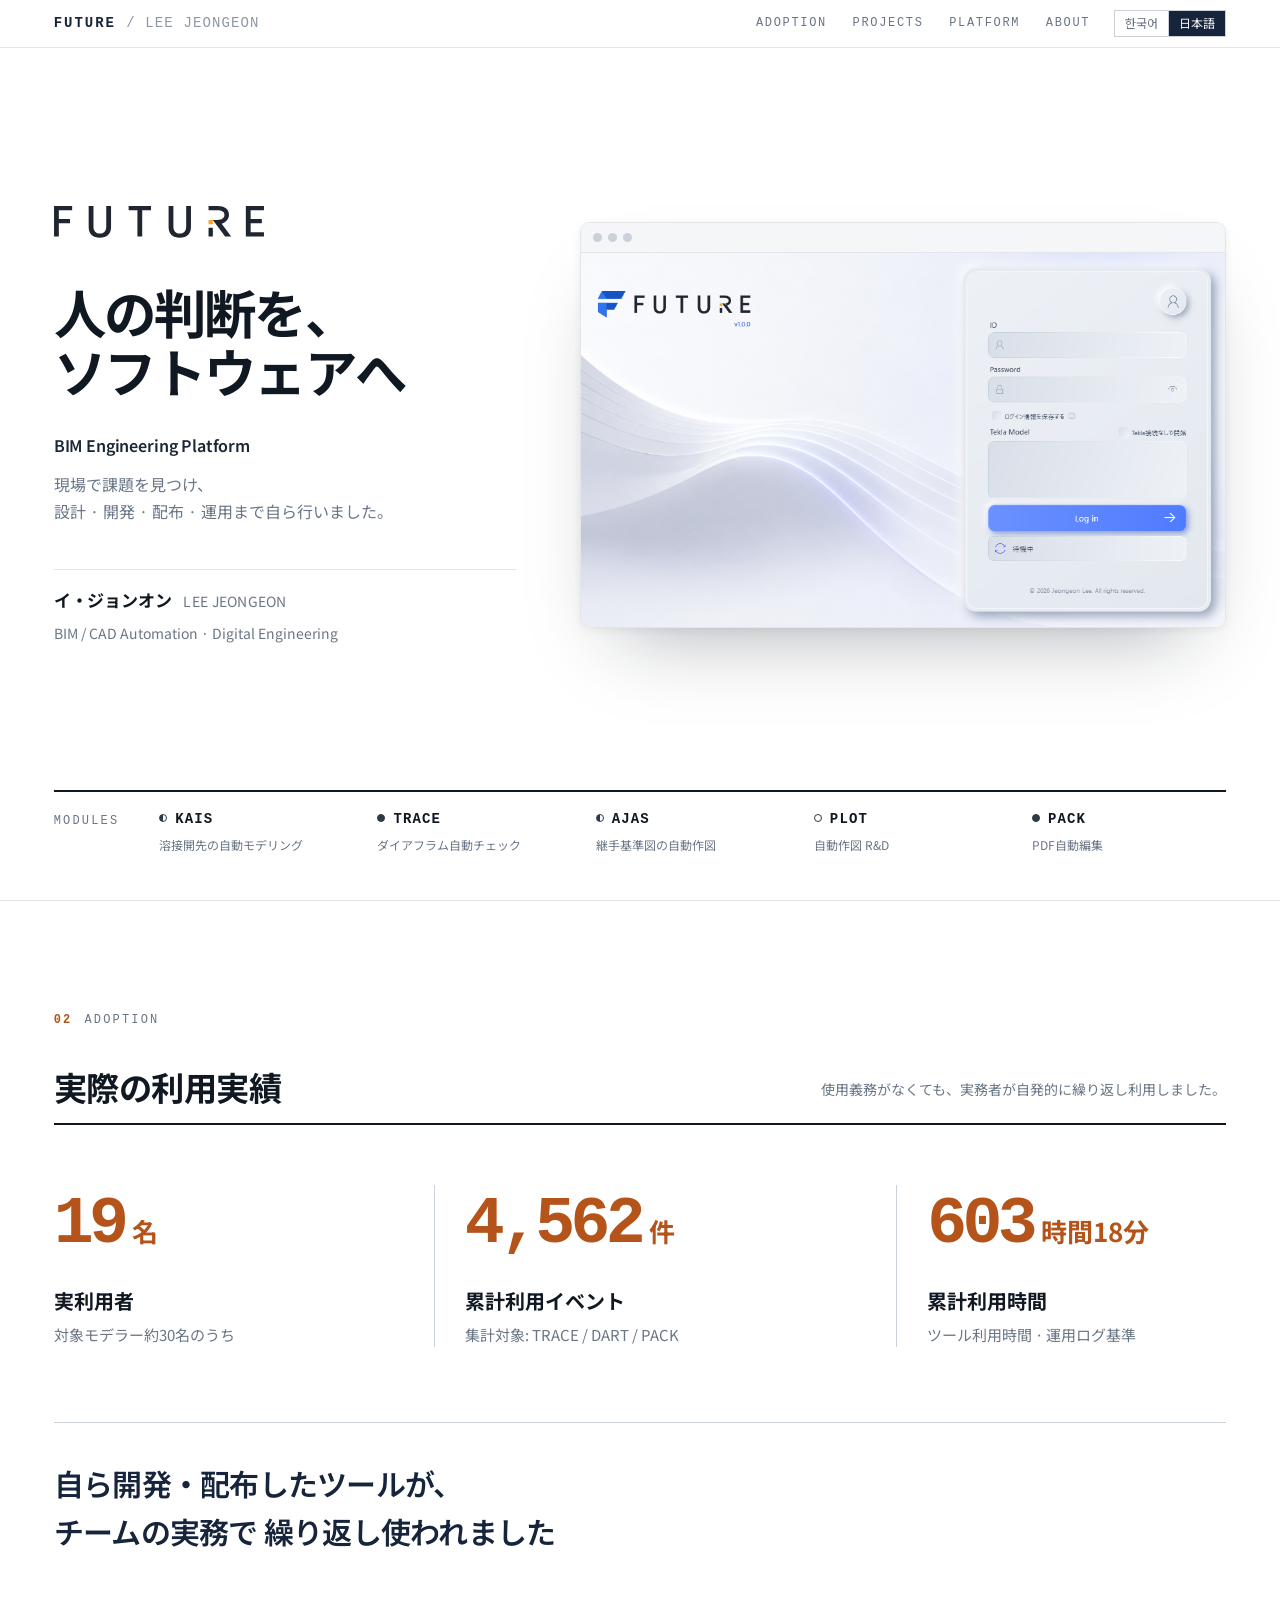
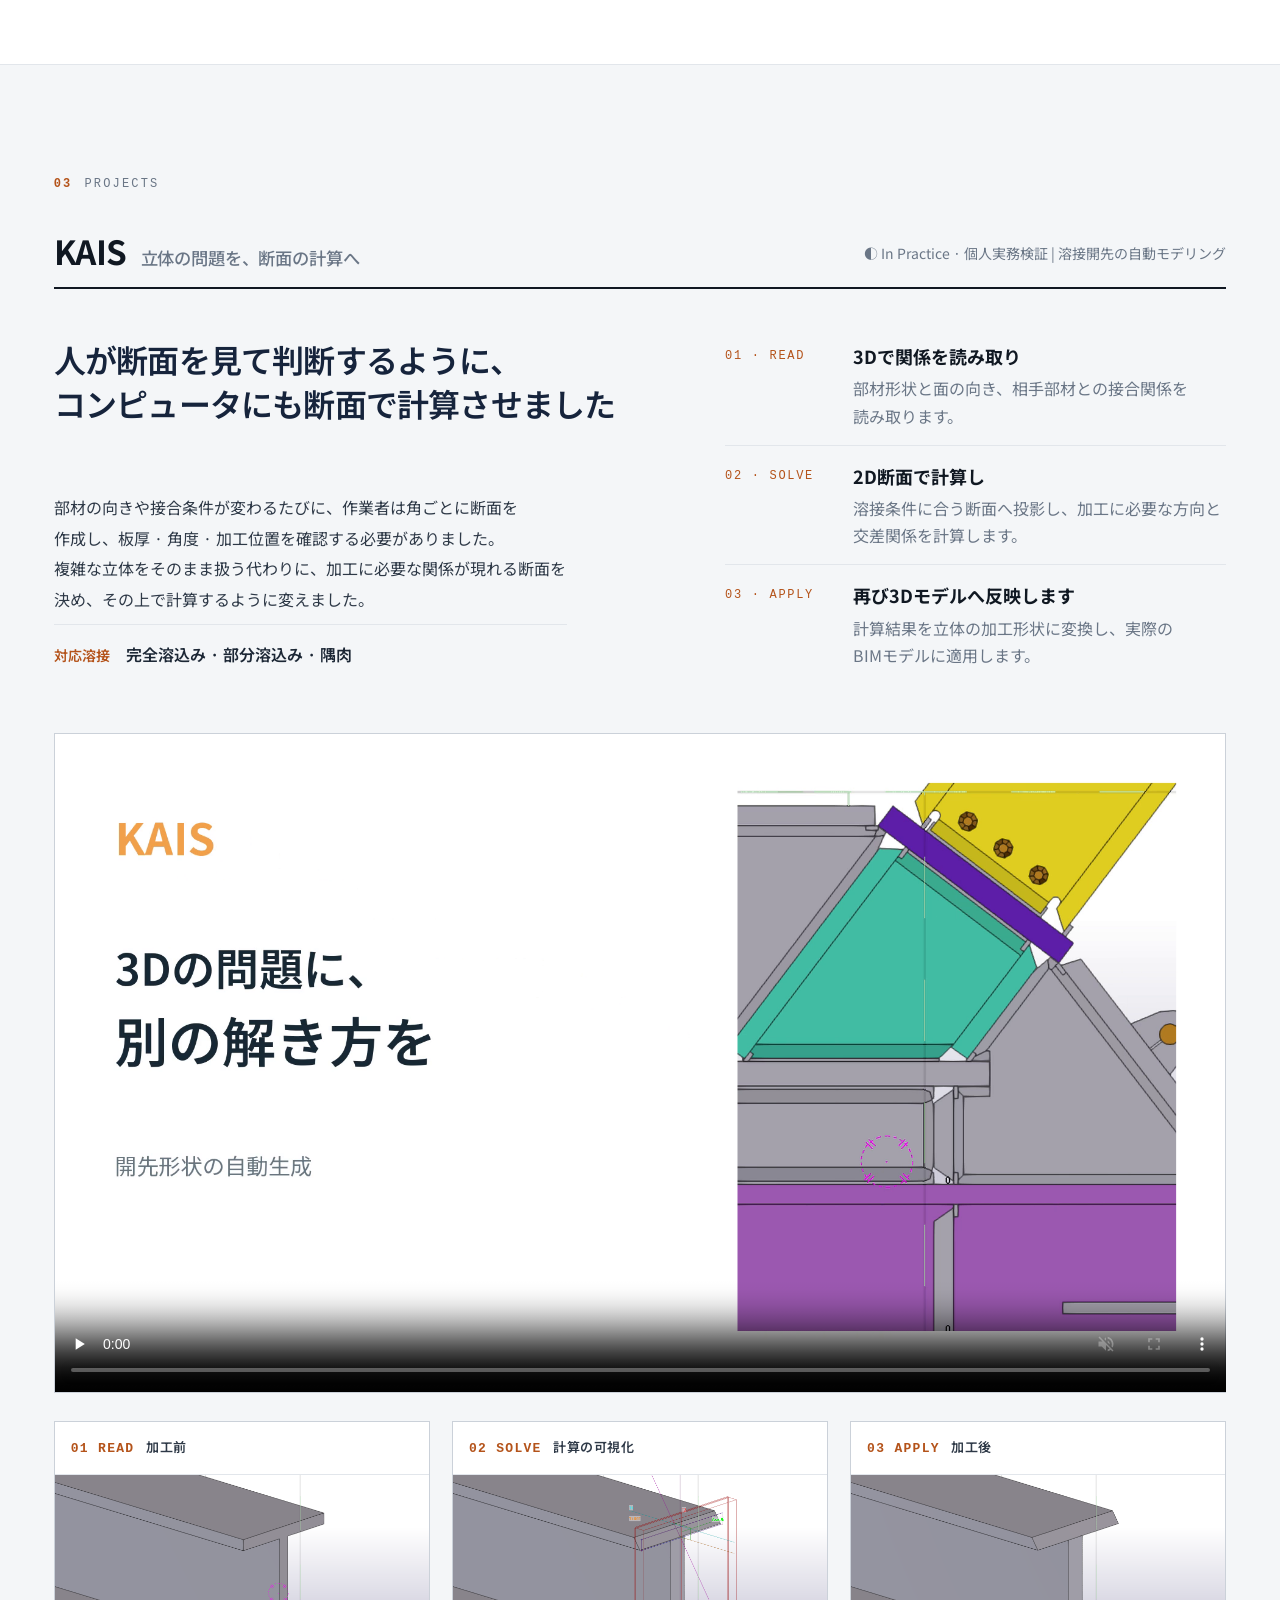
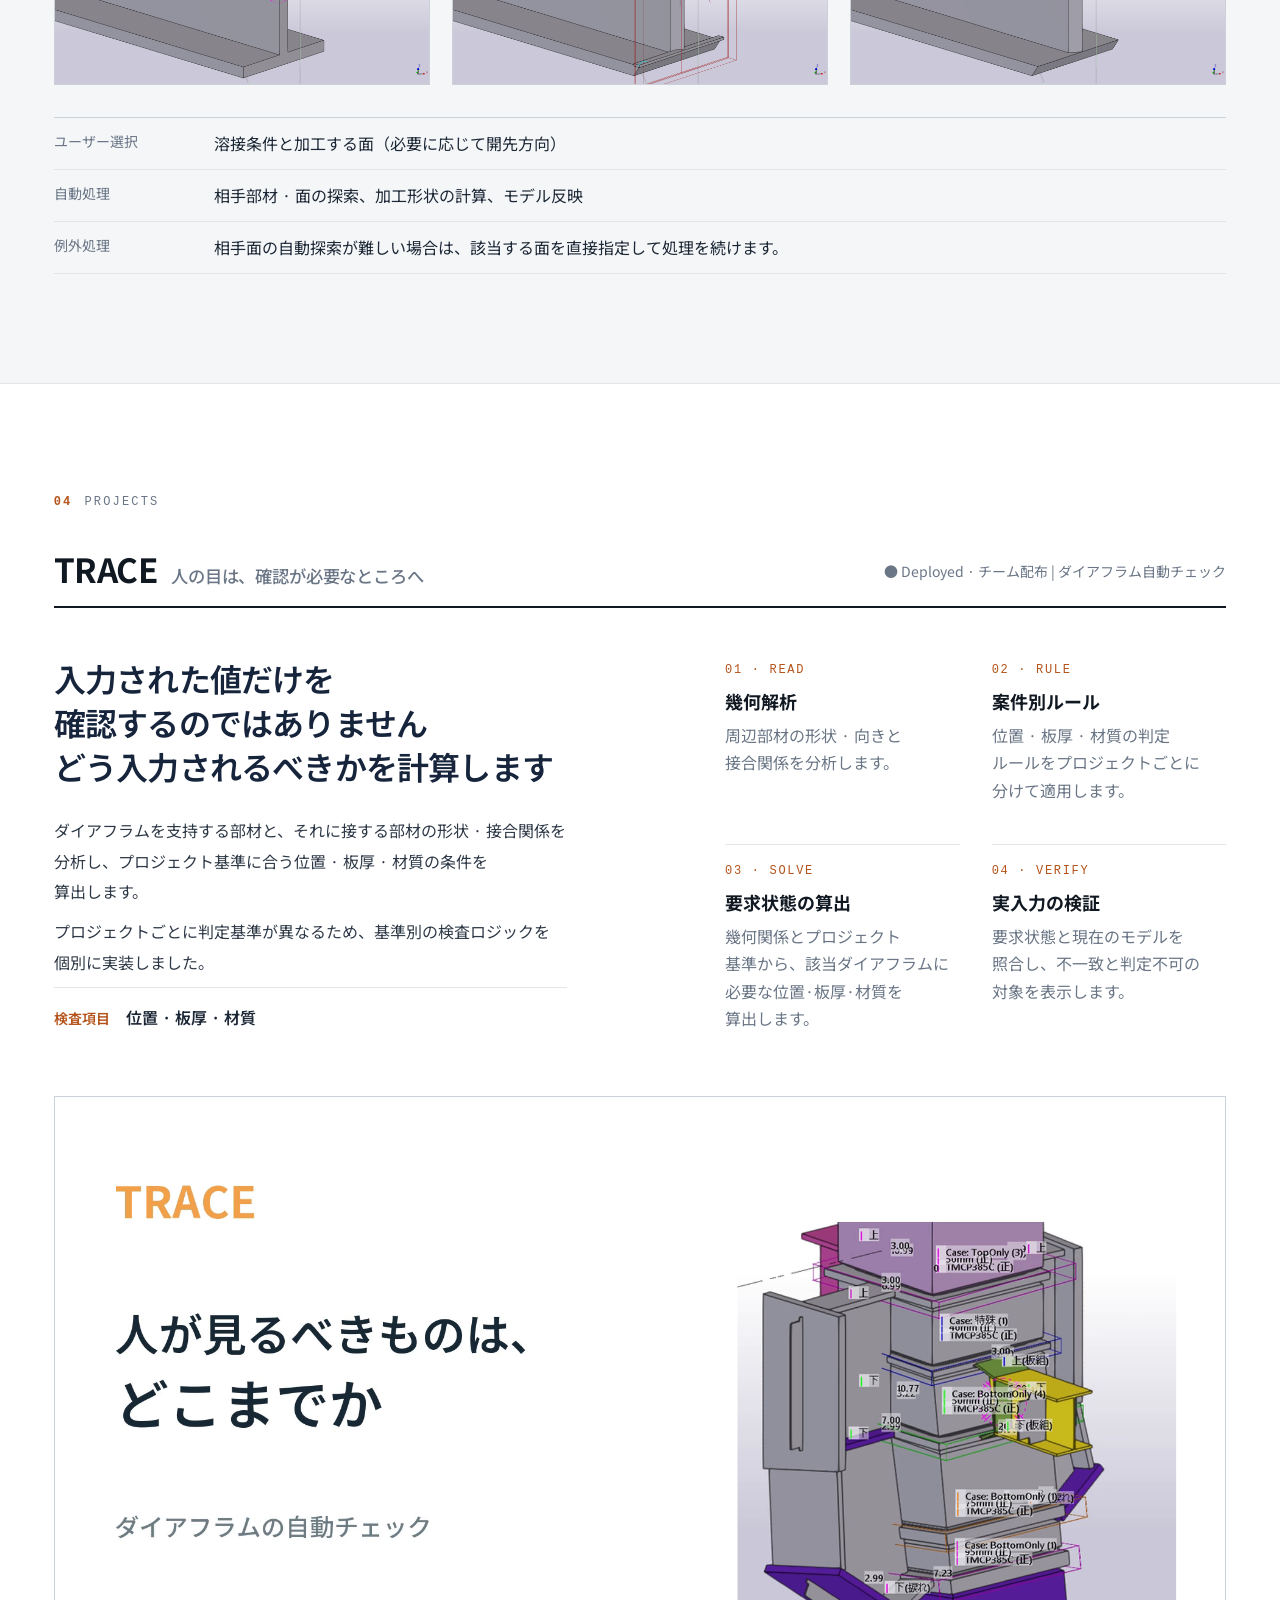
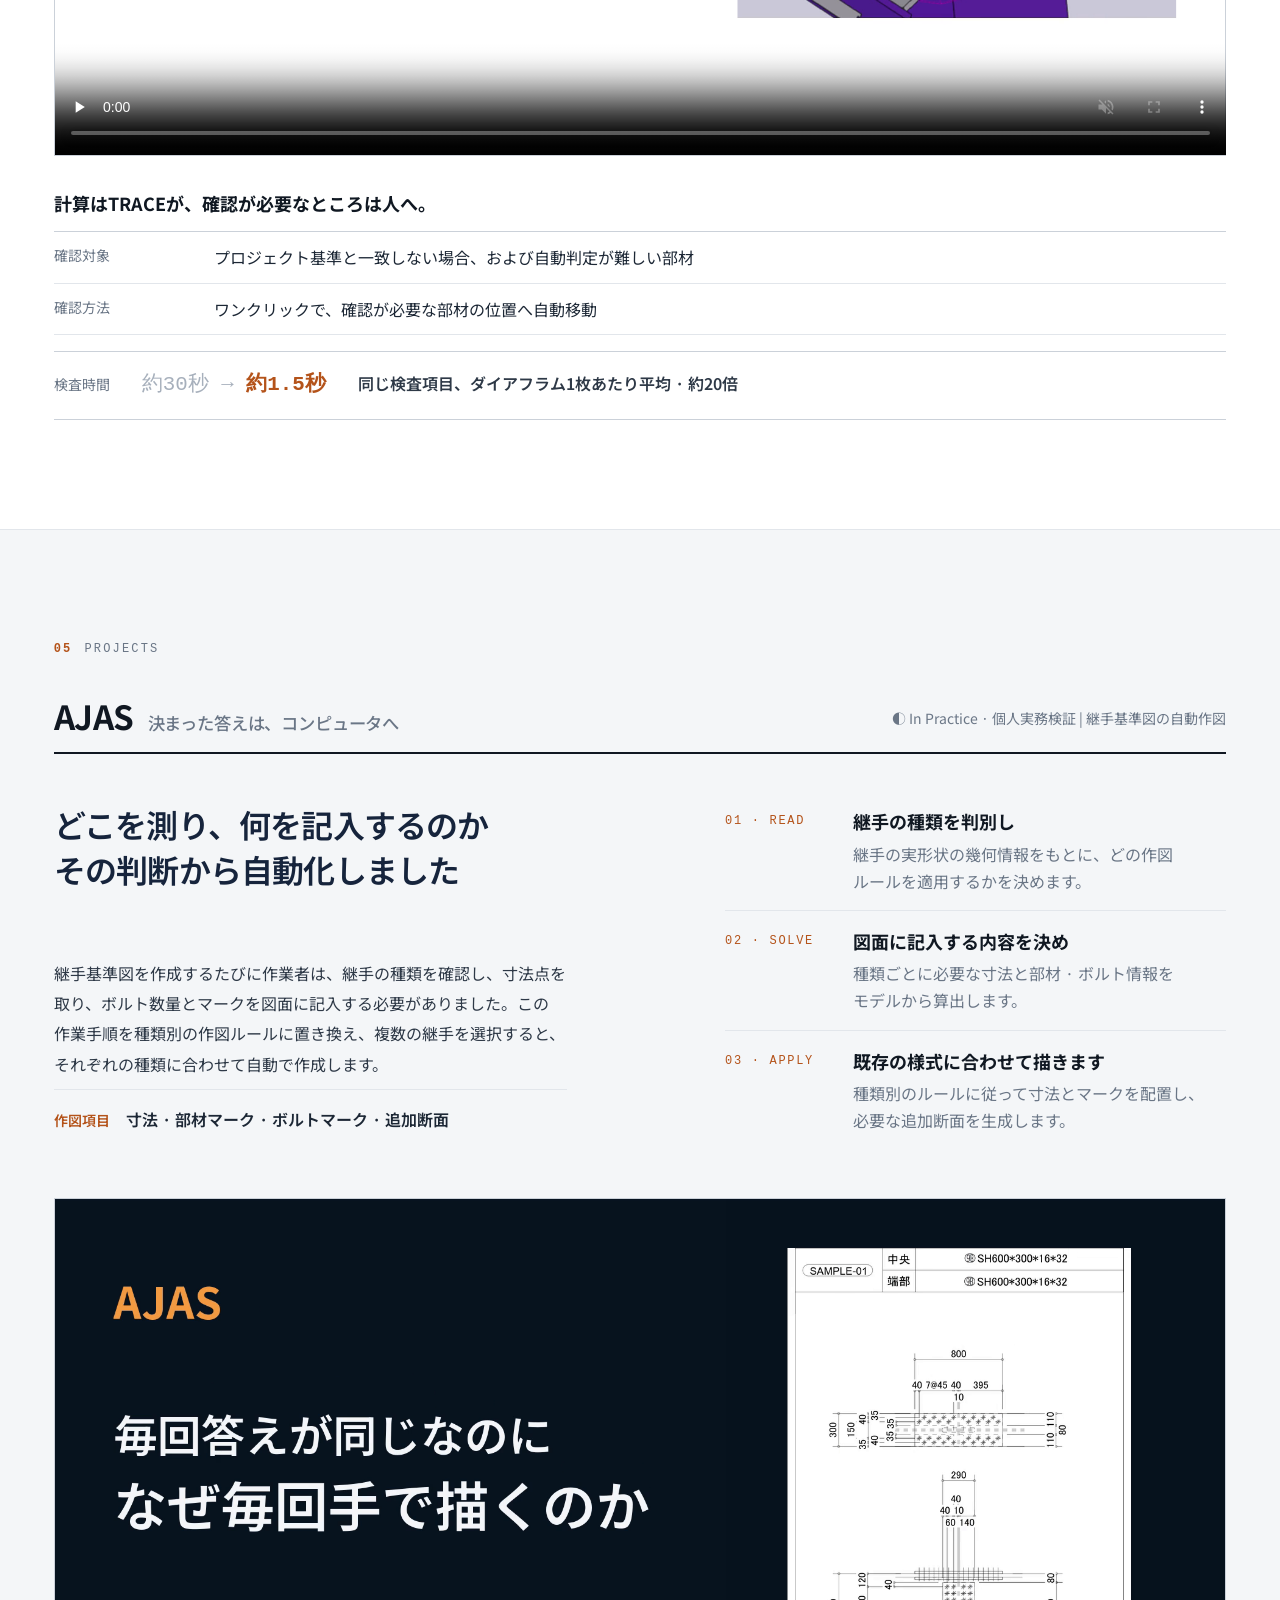
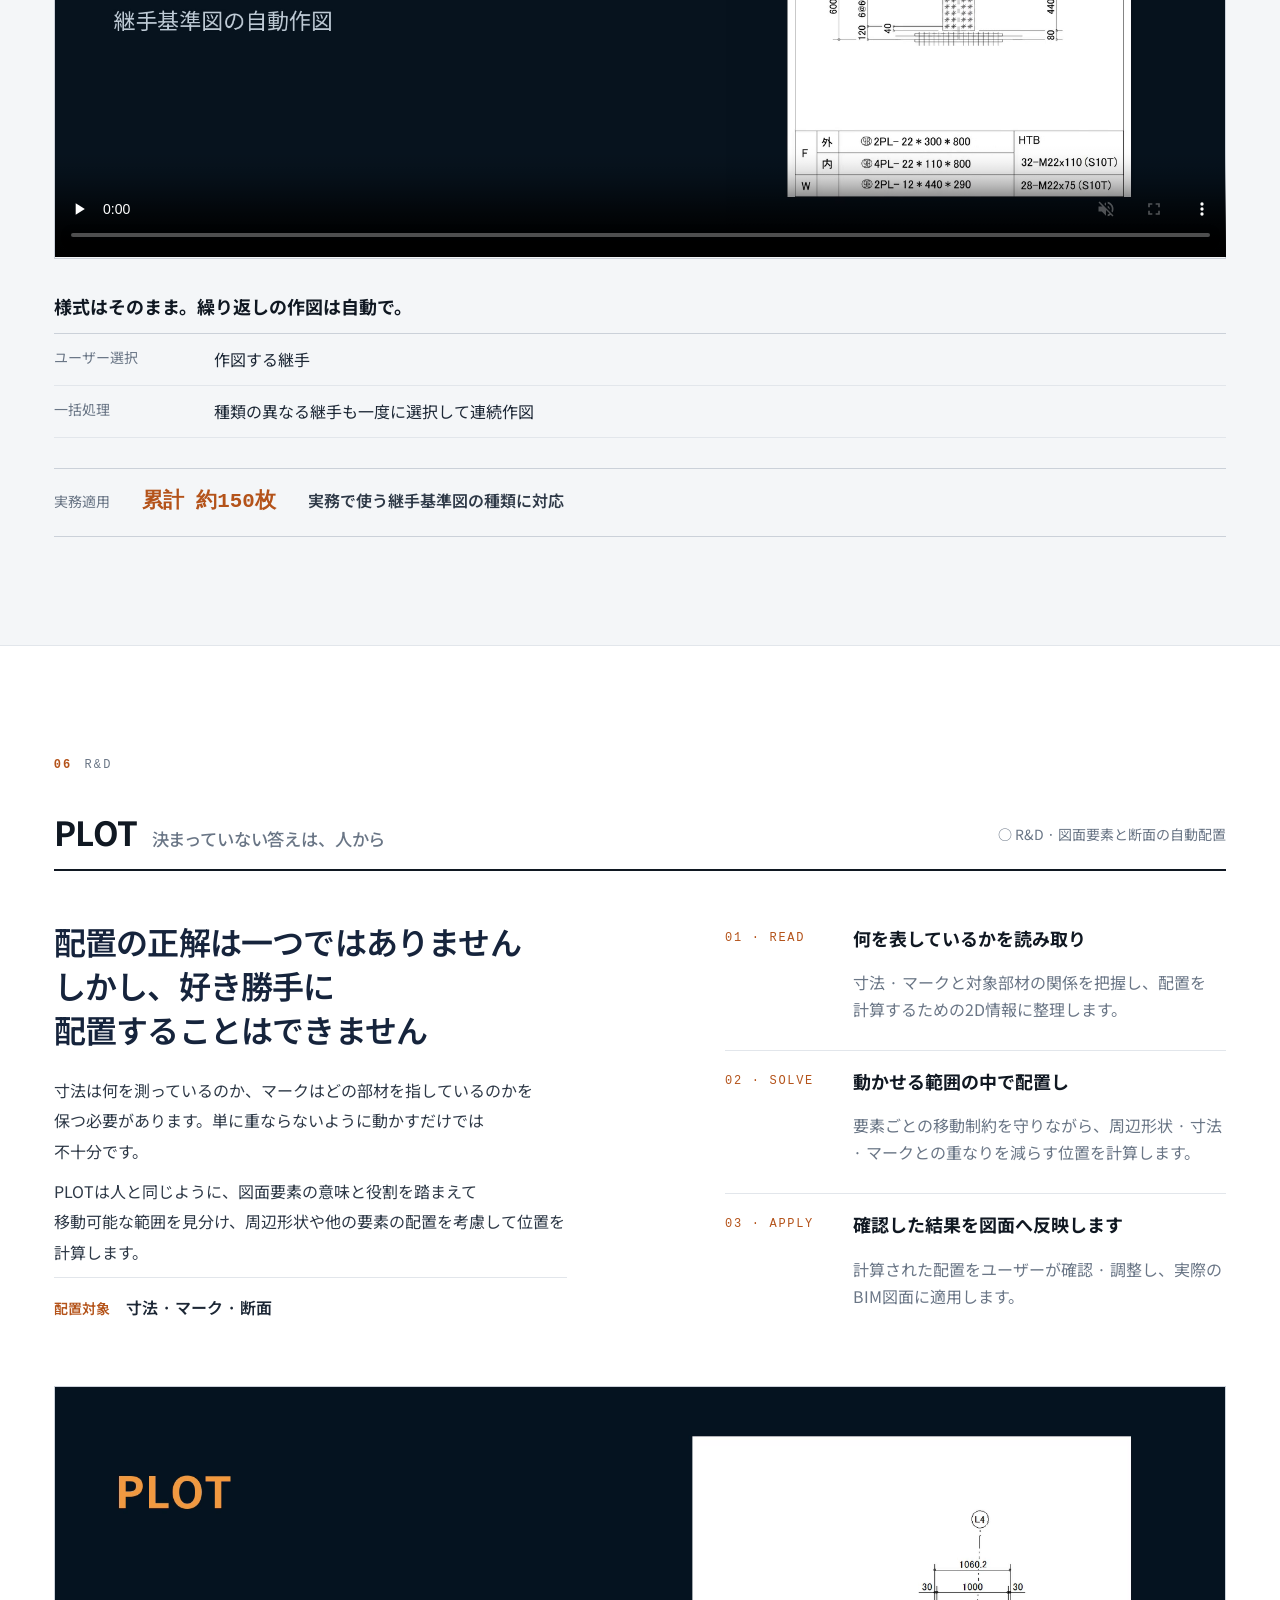
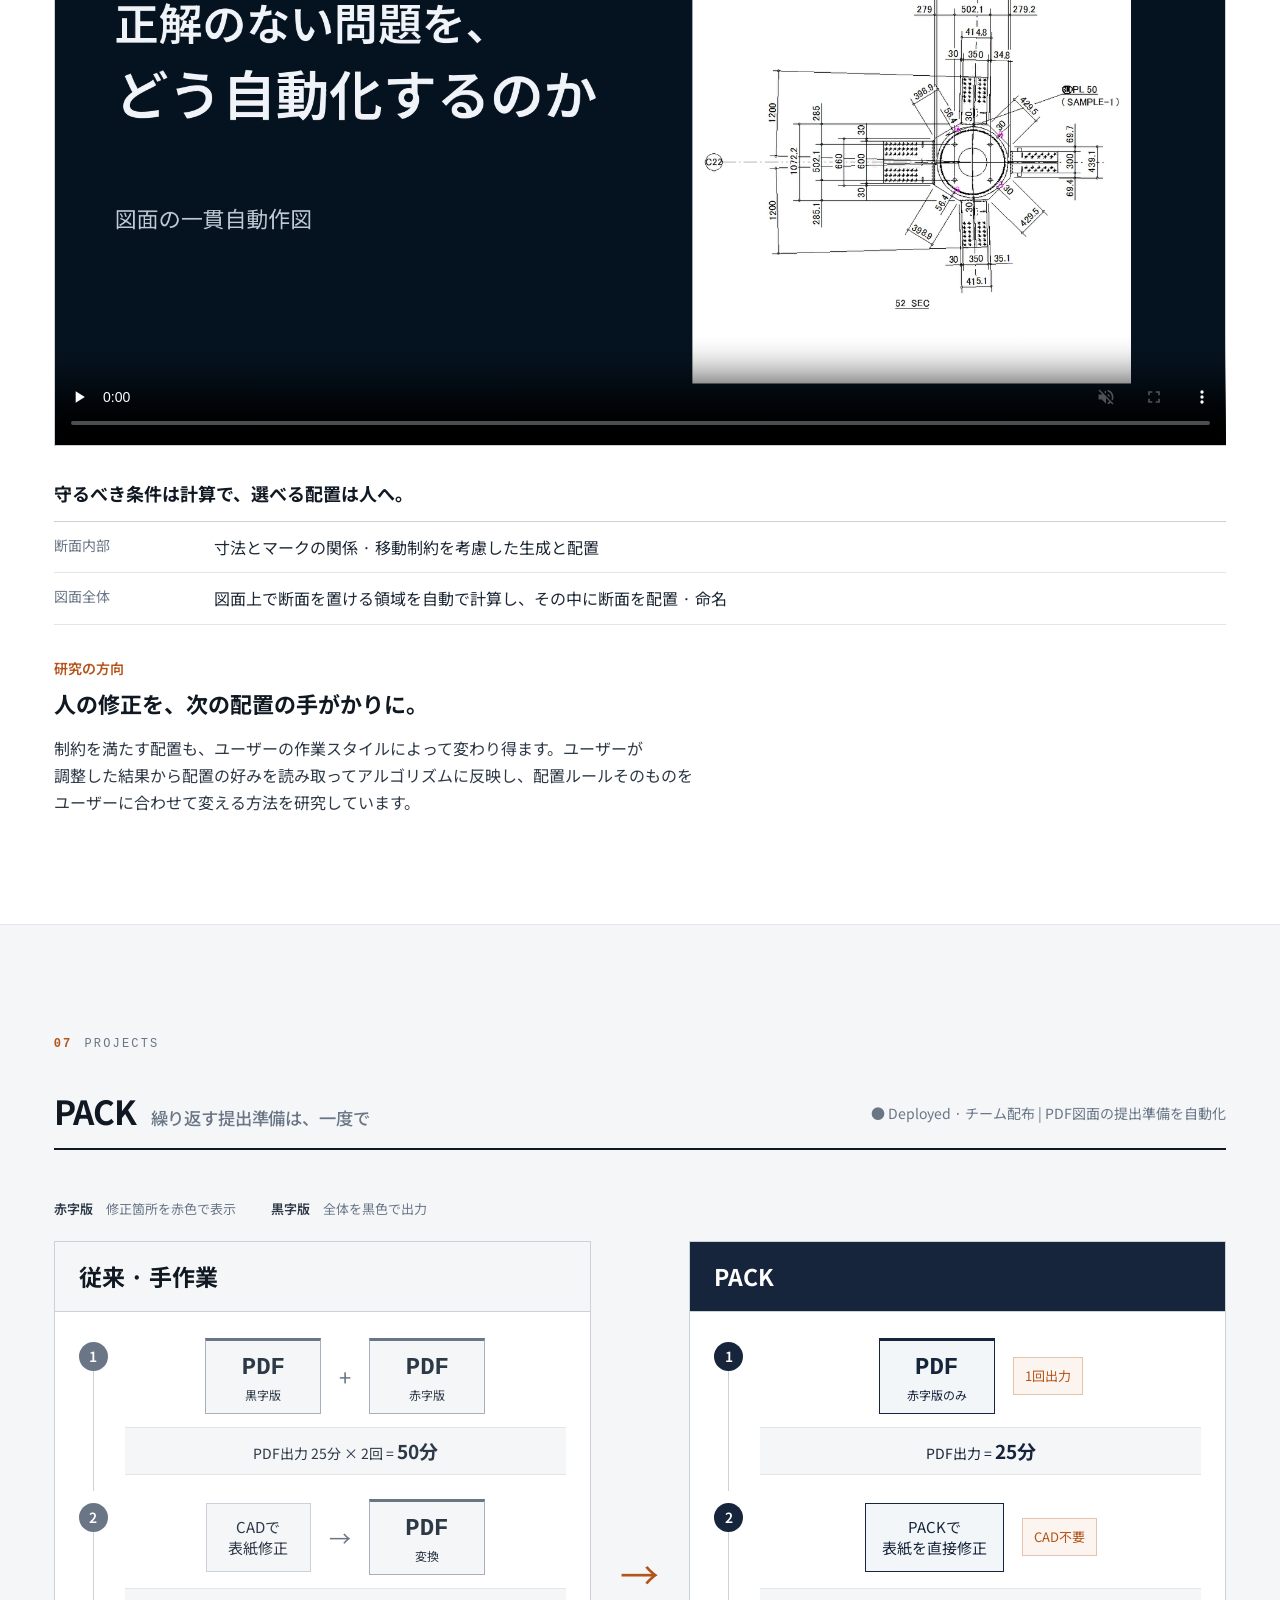
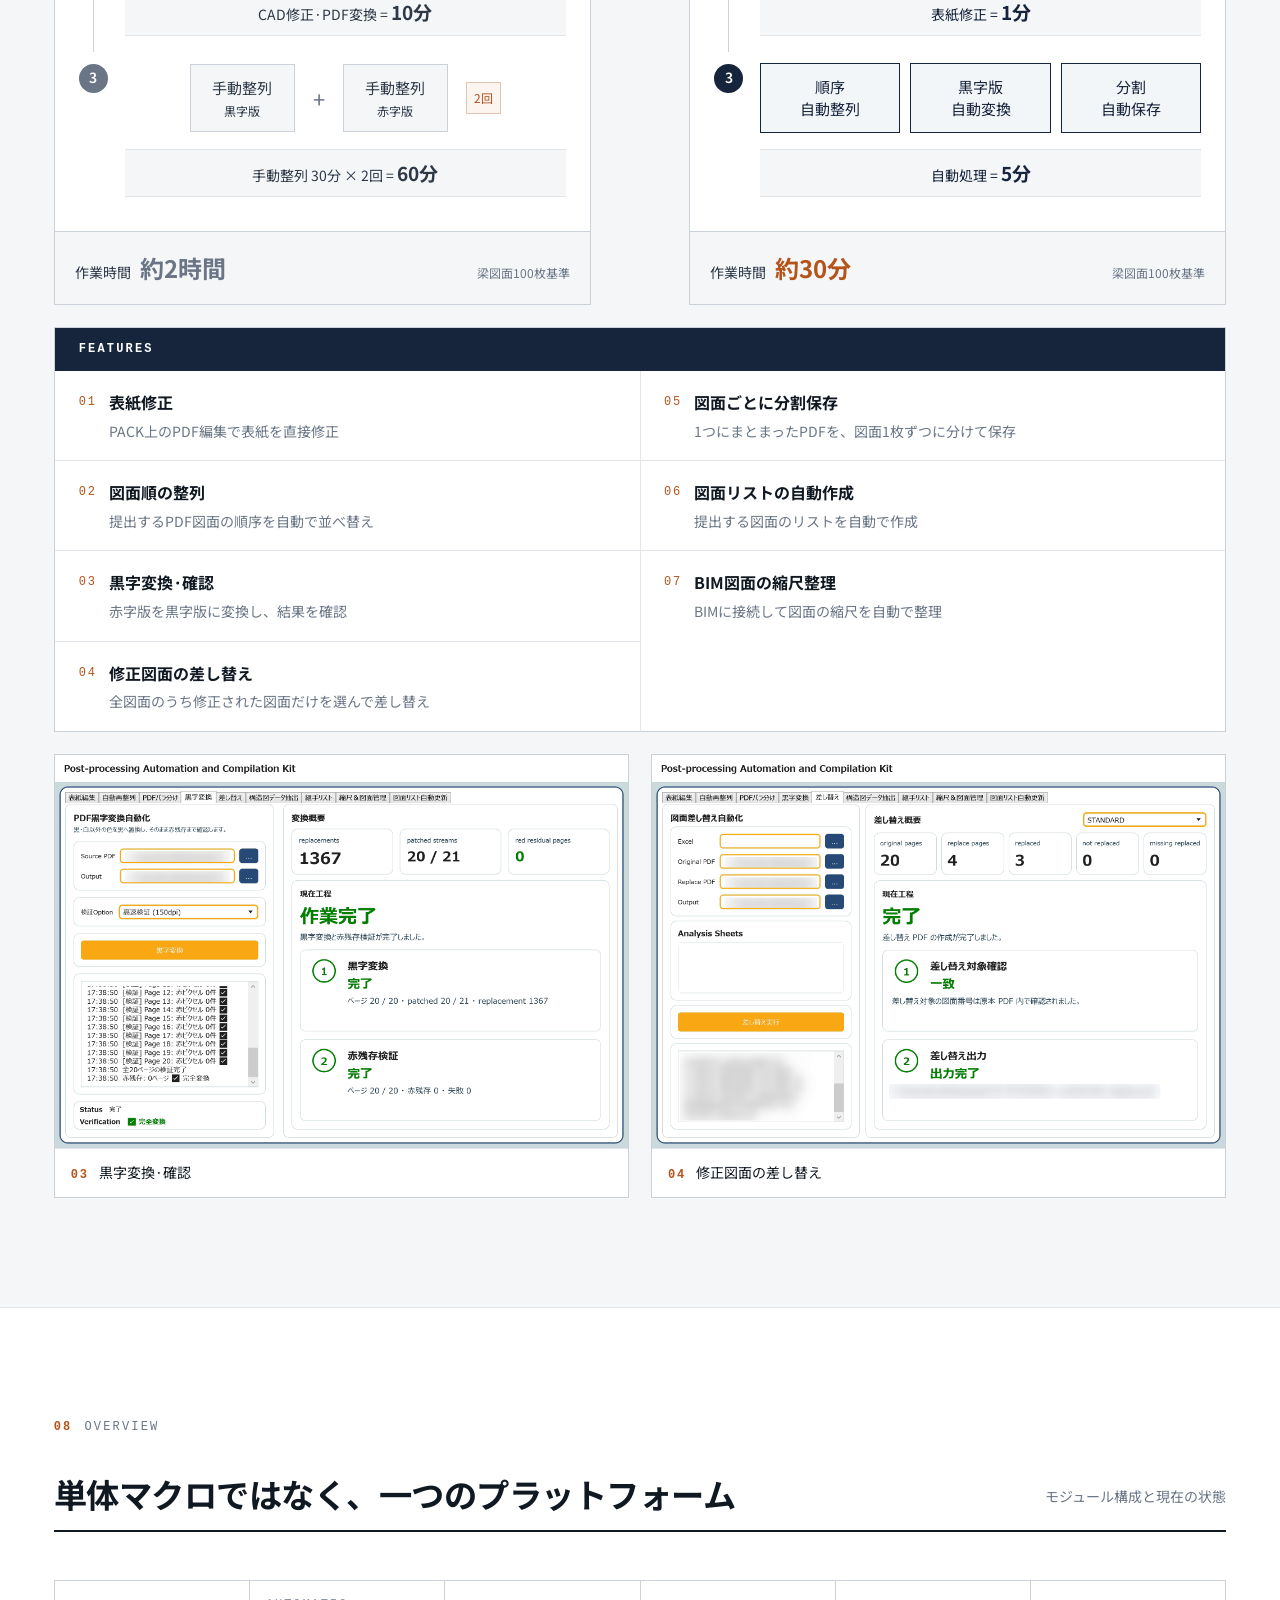
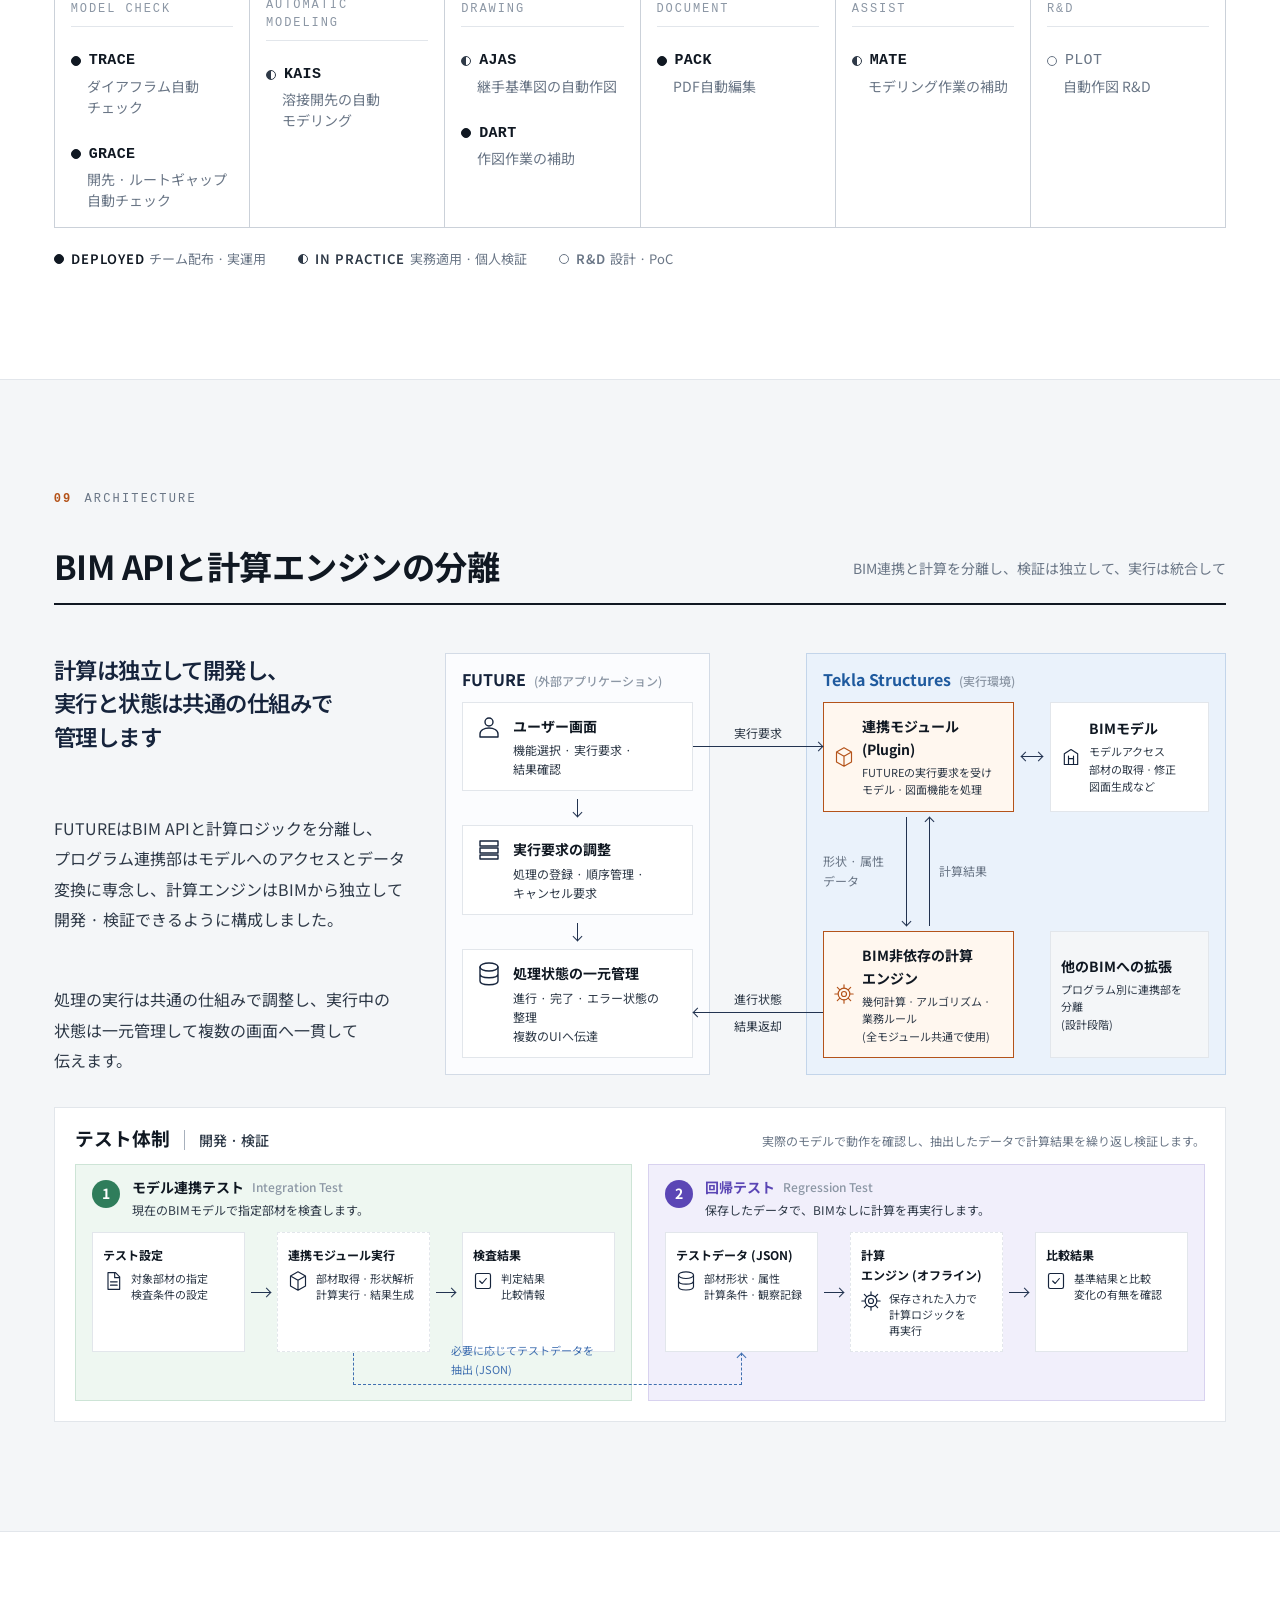
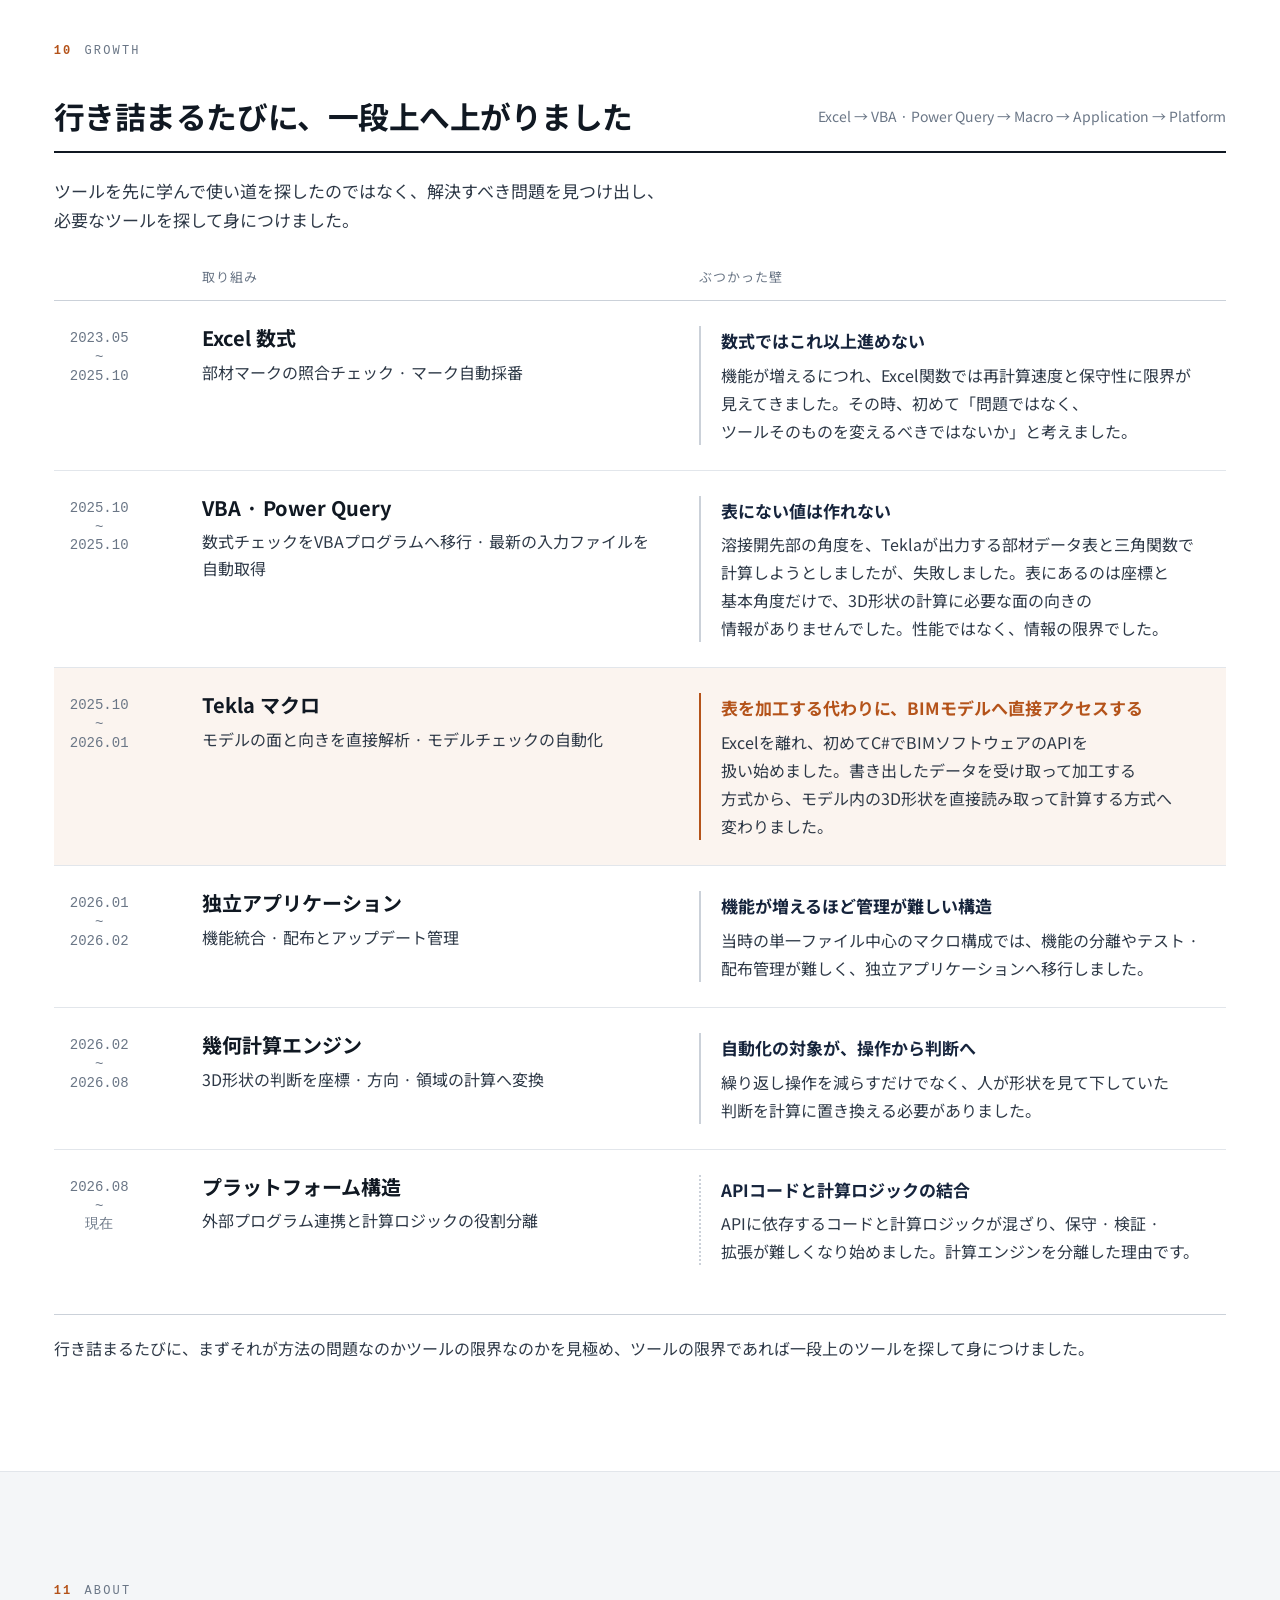
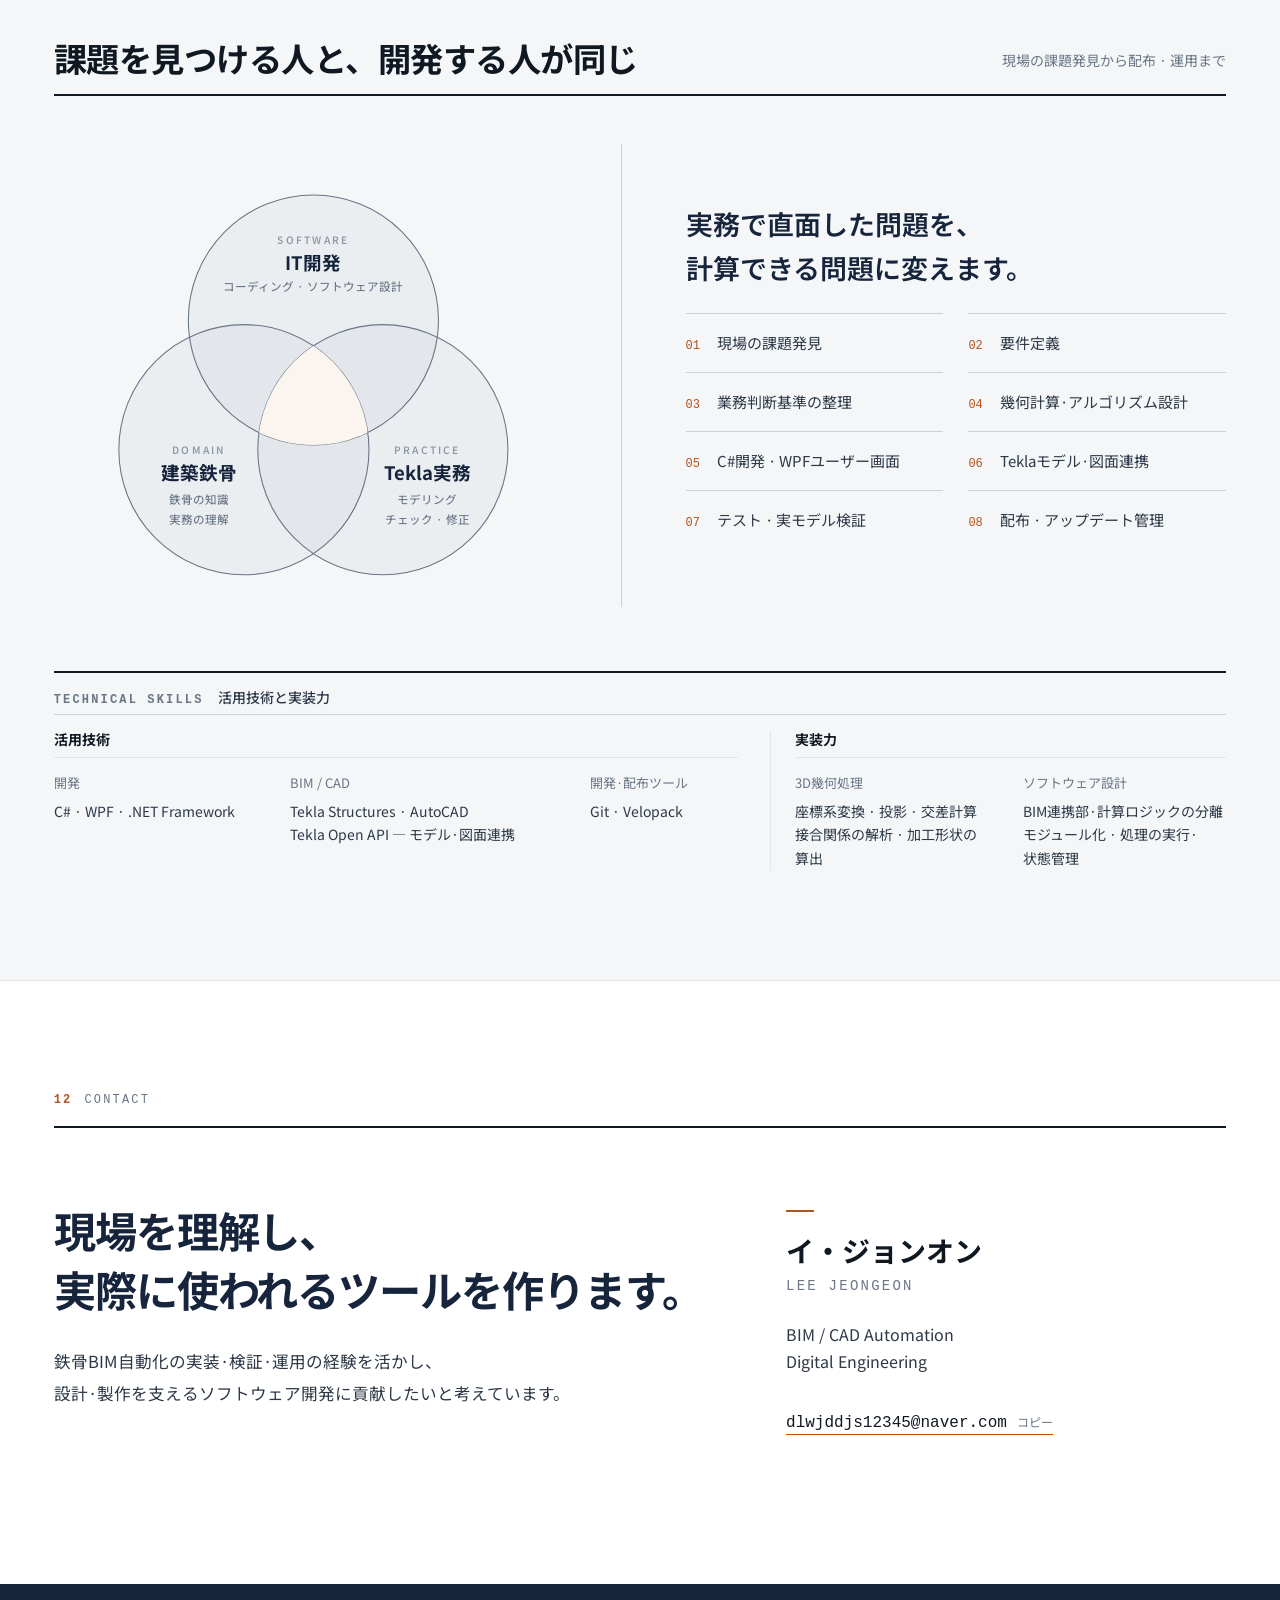
==== commit 77595a0f: "Mobile pass: video after headline, KR/JP labels, one-line fact rows, balanced line breaks" ====
--- a/jp/index.html
+++ b/jp/index.html
@@ -1,4 +1,4 @@
-<!doctype html><html lang="ja"><head><meta charset="utf-8"><meta name="viewport" content="width=device-width,initial-scale=1"><meta name="robots" content="noindex,nofollow,noarchive"><meta name="referrer" content="no-referrer"><meta name="description" content="LEE JEONGEON — Engineering Automation Portfolio"><title>FUTURE — Engineering Automation Platform | LEE JEONGEON</title><link rel="icon" href="data:,"><link rel="stylesheet" href="/styles.css"><script type="module" src="/src/main.js"></script><link rel="preconnect" href="https://fonts.googleapis.com"><link rel="preconnect" href="https://fonts.gstatic.com" crossorigin><link rel="stylesheet" href="https://fonts.googleapis.com/css2?family=Noto+Sans+JP:wght@400;500;600;700&display=swap"></head><body><a class="skip-link" href="#main">本文へ<wbr>スキップ</a><nav class="nav" aria-label="セクション移動"><div class="wrap nav__inner"><a class="nav__brand" href="#cover">FUTURE <span>/ LEE JEONGEON</span></a><ul class="nav__list"><li><a href="#impact">Adoption</a></li><li><a href="#kais">Projects</a></li><li><a href="#overview">Platform</a></li><li><a href="#growth">About</a></li></ul><div class="nav__lang" role="group" aria-label="言語"><a class="nav__lang-link" href="/" lang="ko" data-short="KO">한국어</a><a class="nav__lang-link" href="/jp/" lang="ja" data-short="JA" aria-current="true">日本語</a></div></div></nav><main id="main"><section class="section cover" id="cover">
+<!doctype html><html lang="ja"><head><meta charset="utf-8"><meta name="viewport" content="width=device-width,initial-scale=1"><meta name="robots" content="noindex,nofollow,noarchive"><meta name="referrer" content="no-referrer"><meta name="description" content="LEE JEONGEON — Engineering Automation Portfolio"><title>FUTURE — Engineering Automation Platform | LEE JEONGEON</title><link rel="icon" href="data:,"><link rel="stylesheet" href="/styles.css"><script type="module" src="/src/main.js"></script><link rel="preconnect" href="https://fonts.googleapis.com"><link rel="preconnect" href="https://fonts.gstatic.com" crossorigin><link rel="stylesheet" href="https://fonts.googleapis.com/css2?family=Noto+Sans+JP:wght@400;500;600;700&display=swap"></head><body><a class="skip-link" href="#main">本文へ<wbr>スキップ</a><nav class="nav" aria-label="セクション移動"><div class="wrap nav__inner"><a class="nav__brand" href="#cover">FUTURE <span>/ LEE JEONGEON</span></a><ul class="nav__list"><li><a href="#impact">Adoption</a></li><li><a href="#kais">Projects</a></li><li><a href="#overview">Platform</a></li><li><a href="#growth">About</a></li></ul><div class="nav__lang" role="group" aria-label="言語"><a class="nav__lang-link" href="/" lang="ko" data-short="KR">한국어</a><a class="nav__lang-link" href="/jp/" lang="ja" data-short="JP" aria-current="true">日本語</a></div></div></nav><main id="main"><section class="section cover" id="cover">
   <div class="wrap">
 
     <div class="cover__body">
@@ -35,7 +35,7 @@
     
 
   </div>
-</section><section class="section" id="impact"><div class="wrap"><header class="section__head"><div class="section__id"><span class="section__num">02</span><span class="eyebrow">Adoption</span></div><h2 class="section__title">実際の<wbr>利用実績</h2><p class="section__sub">使用義務がなくても、<wbr>実務者が<wbr>自発的に<wbr>繰り返し利用しました。</p></header><div class="impact-numbers"><div><strong>19<span>名</span></strong><h3>実利用者</h3><p>対象<wbr>モデラー約30名のうち</p></div><div><strong>4,562<span>件</span></strong><h3>累計利用<wbr>イベント</h3><p>集計対象: TRACE / DART / PACK</p></div><div><strong>603<span>時間18分</span></strong><h3>累計利用時間</h3><p>ツール<wbr>利用時間 · 運用<wbr>ログ<wbr>基準</p></div></div><p class="feature-statement impact-summary">自ら開発・配布した<wbr>ツールが、<br><wbr>チームの<wbr>実務で<wbr>繰り返し使われました</p></div></section><section class="section section--panel" id="kais"><div class="wrap"><header class="section__head"><div class="section__id"><span class="section__num">03</span><span class="eyebrow">Projects</span></div><h2 class="section__title">KAIS<span class="section__tagline">立体の<wbr>問題を、<wbr>断面の<wbr>計算へ</span></h2><p class="section__sub">◐ In Practice · 個人実務検証 | 溶接開先の<wbr>自動<wbr>モデリング</p></header><div class="problem-layout kais-idea"><div><p class="feature-statement">人が<wbr>断面を<wbr>見て判断するように、<br><wbr>コンピュータにも<wbr>断面で<br class="m-only"><wbr>計算させました</p><p>部材の<wbr>向きや<wbr>接合条件が<wbr>変わるたびに、<wbr>作業者は<wbr>角ごとに<wbr>断面を<wbr>作成し、<wbr>板厚 · 角度 · 加工位置を<wbr>確認する<wbr>必要がありました。<wbr>複雑な立体をそのまま<wbr>扱う代わりに、<wbr>加工に<wbr>必要な関係が<wbr>現れる<wbr>断面を<wbr>決め、<wbr>その<wbr>上で<wbr>計算するように<wbr>変えました。</p><p class="kais-weld"><span>対応溶接</span>完全溶込み · 部分溶込み · 隅肉</p></div><ol class="kais-steps"><li><span>01 · Read</span><b>3Dで<wbr>関係を<wbr>読み取り</b><p>部材形状と<wbr>面の<wbr>向き、<wbr>相手部材との<wbr>接合関係を<wbr>読み取ります。</p></li><li><span>02 · Solve</span><b>2D断面で<wbr>計算し</b><p>溶接条件に<wbr>合う断面へ<wbr>投影し、<wbr>加工に<wbr>必要な方向と<wbr>交差関係を<wbr>計算します。</p></li><li><span>03 · Apply</span><b>再び<wbr>3Dモデルへ<wbr>反映します</b><p>計算結果を<wbr>立体の<wbr>加工形状に<wbr>変換し、<wbr>実際の<wbr>BIMモデルに<wbr>適用します。</p></li></ol></div><div class="kais-evidence"><figure class="media feedback-video" data-demo="kais-demo"><div class="demo-screen"><img src="/assets/images/kais-poster.svg" width="1600" height="900" alt="KAIS 実装動画"><p class="demo-empty">KAIS 実装動画 · 準備中</p></div></figure><div class="geometry-triptych"><figure><figcaption><b>01 Read</b> 加工前</figcaption><img src="/assets/images/kais-before.png" width="1472" height="822" alt="KAIS BEFORE · 加工前"></figure><figure><figcaption><b>02 Solve</b> 計算の<wbr>可視化</figcaption><img src="/assets/images/kais-debug.png" width="1472" height="822" alt="KAIS GEOMETRY · 計算の可視化"></figure><figure><figcaption><b>03 Apply</b> 加工後</figcaption><img src="/assets/images/kais-after.png" width="1472" height="822" alt="KAIS AFTER · 加工後"></figure></div><dl class="kais-scope"><div><dt>ユーザー<wbr>選択</dt><dd>溶接条件と<wbr>加工する<wbr>面（必要に<wbr>応じて<wbr>開先方向）</dd></div><div><dt>自動処理</dt><dd>相手部材 · 面の<wbr>探索、<wbr>加工形状の<wbr>計算、<wbr>モデル<wbr>反映</dd></div><div><dt>例外処理</dt><dd>相手面の<wbr>自動探索が<wbr>難しい<wbr>場合は、<wbr>該当する<wbr>面を<wbr>直接指定して<wbr>処理を<wbr>続けます。</dd></div></dl></div></div></section><section class="section" id="projects"><div class="wrap"><header class="section__head"><div class="section__id"><span class="section__num">04</span><span class="eyebrow">Projects</span></div><h2 class="section__title">TRACE<span class="section__tagline">人の<wbr>目は、<wbr>確認が<wbr>必要なところへ</span></h2><p class="section__sub">● Deployed · チーム<wbr>配布 | ダイアフラム<wbr>自動<wbr>チェック</p></header><div class="problem-layout kais-idea trace-idea"><div><p class="feature-statement">入力された<wbr>値だけを<br class="m-only"><wbr>確認するのではありません<br><wbr>どう<wbr>入力されるべきかを<br class="m-only"><wbr>計算します</p><p>ダイアフラムを<wbr>支持する<wbr>部材と、<wbr>それに<wbr>接する<wbr>部材の<wbr>形状 · 接合関係を<wbr>分析し、<wbr>プロジェクト<wbr>基準に<wbr>合う位置 · 板厚 · 材質の<wbr>条件を<wbr>算出します。</p><p>プロジェクトごとに<wbr>判定基準が<wbr>異なるため、<wbr>基準別の<wbr>検査<wbr>ロジックを<wbr>個別に<wbr>実装しました。</p><p class="kais-weld"><span>検査項目</span>位置 · 板厚 · 材質</p></div><ol class="kais-steps"><li><span>01 · Read</span><b>幾何解析</b><p>周辺部材の<wbr>形状 · 向きと<wbr>接合関係を<wbr>分析します。</p></li><li><span>02 · Rule</span><b>案件別<wbr>ルール</b><p>位置 · 板厚 · 材質の<wbr>判定<wbr>ルールを<wbr>プロジェクトごとに<wbr>分けて<wbr>適用します。</p></li><li><span>03 · Solve</span><b>要求状態の<wbr>算出</b><p>幾何関係と<wbr>プロジェクト<wbr>基準から、<wbr>該当<wbr>ダイアフラムに<wbr>必要な位置·板厚·材質を<wbr>算出します。</p></li><li><span>04 · Verify</span><b>実入力の<wbr>検証</b><p>要求状態と<wbr>現在の<wbr>モデルを<wbr>照合し、<wbr>不一致と<wbr>判定不可の<wbr>対象を<wbr>表示します。</p></li></ol></div><figure class="media demo-large" data-demo="trace-demo"><div class="demo-screen"><img src="/assets/images/trace-poster.svg" width="1600" height="900" alt="TRACE 実装動画"><p class="demo-empty">TRACE 実装動画 · 準備中</p></div></figure><div class="trace-result"><p class="trace-bridge">計算は<wbr>TRACEが、<wbr>確認が<wbr>必要なところは<wbr>人へ。</p><dl class="kais-scope"><div><dt>確認対象</dt><dd>プロジェクト<wbr>基準と<wbr>一致しない<wbr>場合、<wbr>および<wbr>自動判定が<wbr>難しい<wbr>部材</dd></div><div><dt>確認方法</dt><dd>ワンクリックで、<wbr>確認が<wbr>必要な部材の<wbr>位置へ<wbr>自動移動</dd></div></dl></div><div class="metricbar"><span class="metricbar__k">検査時間</span><span class="metricbar__v"><del>約30秒</del> <em>→</em> <b>約1.5秒</b></span><span class="metricbar__v metricbar__v--text">同じ検査項目、<wbr>ダイアフラム1枚あたり<wbr>平均 · 約20倍</span></div></div></section><section class="section section--panel" id="ajas"><div class="wrap"><header class="section__head"><div class="section__id"><span class="section__num">05</span><span class="eyebrow">Projects</span></div><h2 class="section__title">AJAS<span class="section__tagline">決まった<wbr>答えは、<wbr>コンピュータへ</span></h2><p class="section__sub">◐ In Practice · 個人実務検証 | 継手基準図の<wbr>自動作図</p></header><div class="problem-layout kais-idea ajas-idea"><div><p class="feature-statement">どこを<wbr>測り、<wbr>何を<wbr>記入するのか<br><wbr>その<wbr>判断から<br class="m-only"><wbr>自動化しました</p><p>継手基準図を<wbr>作成するたびに<wbr>作業者は、<wbr>継手の<wbr>種類を<wbr>確認し、<wbr>寸法点を<wbr>取り、<wbr>ボルト<wbr>数量と<wbr>マークを<wbr>図面に<wbr>記入する<wbr>必要がありました。<wbr>この<wbr>作業手順を<wbr>種類別の<wbr>作図<wbr>ルールに<wbr>置き換え、<wbr>複数の<wbr>継手を<wbr>選択すると、<wbr>それぞれの<wbr>種類に<wbr>合わせて<wbr>自動で<wbr>作成します。</p><p class="kais-weld"><span>作図項目</span>寸法 · 部材<wbr>マーク · ボルトマーク · 追加断面</p></div><ol class="kais-steps"><li><span>01 · Read</span><b>継手の<wbr>種類を<wbr>判別し</b><p>継手の<wbr>実形状の<wbr>幾何情報をもとに、<wbr>どの<wbr>作図<wbr>ルールを<wbr>適用するかを<wbr>決めます。</p></li><li><span>02 · Solve</span><b>図面に<wbr>記入する<wbr>内容を<wbr>決め</b><p>種類ごとに<wbr>必要な寸法と<wbr>部材 · ボルト<wbr>情報を<wbr>モデルから<wbr>算出します。</p></li><li><span>03 · Apply</span><b>既存の<wbr>様式に<wbr>合わせて<wbr>描きます</b><p>種類別の<wbr>ルールに<wbr>従って<wbr>寸法と<wbr>マークを<wbr>配置し、<wbr>必要な追加断面を<wbr>生成します。</p></li></ol></div><figure class="media demo-large" data-demo="ajas-demo"><div class="demo-screen"><img src="/assets/images/ajas-after.svg" width="1600" height="1000" alt="AJAS 実装動画"><p class="demo-empty">AJAS 実装動画 · 準備中</p></div></figure><div class="trace-result"><p class="trace-bridge">様式はそのまま。<wbr>繰り返しの<wbr>作図は<wbr>自動で。</p><dl class="kais-scope"><div><dt>ユーザー<wbr>選択</dt><dd>作図する<wbr>継手</dd></div><div><dt>一括処理</dt><dd>種類の<wbr>異なる<wbr>継手も<wbr>一度に<wbr>選択して<wbr>連続作図</dd></div></dl></div><div class="metricbar"><span class="metricbar__k">実務適用</span><span class="metricbar__v"><b>累計 約150枚</b></span><span class="metricbar__v metricbar__v--text">実務で<wbr>使う継手基準図の<wbr>種類に<wbr>対応</span></div></div></section><section class="section" id="rnd"><div class="wrap"><header class="section__head"><div class="section__id"><span class="section__num">06</span><span class="eyebrow">R&D</span></div><h2 class="section__title">PLOT<span class="section__tagline">決まっていない<wbr>答えは、<wbr>人から</span></h2><p class="section__sub">○ R&D · 図面要素と<wbr>断面の<wbr>自動配置</p></header><div class="problem-layout kais-idea plot-idea"><div><p class="feature-statement">配置の<wbr>正解は<wbr>一つではありません<br><wbr>しかし、<wbr>好き勝手に<br class="m-only"><wbr>配置することはできません</p><p>寸法は<wbr>何を<wbr>測っているのか、<wbr>マークはどの<wbr>部材を<wbr>指しているのかを<wbr>保つ必要があります。<wbr>単に<wbr>重ならないように<wbr>動かすだけでは<wbr>不十分です。</p><p>PLOTは<wbr>人と<wbr>同じように、<wbr>図面要素の<wbr>意味と<wbr>役割を<wbr>踏まえて<wbr>移動可能な範囲を<wbr>見分け、<wbr>周辺形状や<wbr>他の<wbr>要素の<wbr>配置を<wbr>考慮して<wbr>位置を<wbr>計算します。</p><p class="kais-weld"><span>配置対象</span>寸法 · マーク · 断面</p></div><ol class="kais-steps"><li><span>01 · Read</span><b>何を<wbr>表しているかを<wbr>読み取り</b><p>寸法 · マークと<wbr>対象部材の<wbr>関係を<wbr>把握し、<wbr>配置を<wbr>計算するための<wbr>2D情報に<wbr>整理します。</p></li><li><span>02 · Solve</span><b>動かせる<wbr>範囲の<wbr>中で<wbr>配置し</b><p>要素ごとの<wbr>移動制約を<wbr>守りながら、<wbr>周辺形状 · 寸法 · マークとの<wbr>重なりを<wbr>減らす<wbr>位置を<wbr>計算します。</p></li><li><span>03 · Apply</span><b>確認した<wbr>結果を<wbr>図面へ<wbr>反映します</b><p>計算された<wbr>配置を<wbr>ユーザーが<wbr>確認 · 調整し、<wbr>実際の<wbr>BIM図面に<wbr>適用します。</p></li></ol></div><figure class="media demo-large" data-demo="plot-demo"><div class="demo-screen"><img src="/assets/images/plot-demo-ko-poster.png" width="1920" height="1080" alt="PLOT 実装動画"><p class="demo-empty">PLOT 実装動画 · 準備中</p></div></figure><div class="trace-result"><p class="trace-bridge">守るべき<wbr>条件は<wbr>計算で、<wbr>選べる<wbr>配置は<wbr>人へ。</p><dl class="kais-scope"><div><dt>断面内部</dt><dd>寸法と<wbr>マークの<wbr>関係 · 移動制約を<wbr>考慮した<wbr>生成と<wbr>配置</dd></div><div><dt>図面全体</dt><dd>図面上で<wbr>断面を<wbr>置ける<wbr>領域を<wbr>自動で<wbr>計算し、<wbr>その<wbr>中に<wbr>断面を<wbr>配置 · 命名</dd></div></dl></div><div class="project-details plot-details"><div><h3><small>研究の<wbr>方向</small>人の<wbr>修正を、<wbr>次の<wbr>配置の<wbr>手がかりに。</h3><p>制約を<wbr>満たす<wbr>配置も、<wbr>ユーザーの<wbr>作業<wbr>スタイルによって<wbr>変わり<wbr>得ます。<wbr>ユーザーが<wbr>調整した<wbr>結果から<wbr>配置の<wbr>好みを<wbr>読み取って<wbr>アルゴリズムに<wbr>反映し、<wbr>配置<wbr>ルールそのものを<wbr>ユーザーに<wbr>合わせて<wbr>変える<wbr>方法を<wbr>研究しています。</p></div></div></div></section><section class="section section--panel" id="pack"><div class="wrap"><header class="section__head"><div class="section__id"><span class="section__num">07</span><span class="eyebrow">Projects</span></div><h2 class="section__title">PACK<span class="section__tagline">繰り返す提出準備は、<wbr>一度で</span></h2><p class="section__sub">● Deployed · チーム<wbr>配布 | PDF図面の<wbr>提出準備を<wbr>自動化</p></header><p class="pack-editions"><span><b>赤字版</b> 修正箇所を<wbr>赤色で<wbr>表示</span><span><b>黒字版</b> 全体を<wbr>黒色で<wbr>出力</span></p><div class="pack-visual"><article class="pack-lane manual"><h3>従来 · 手作業</h3><ol><li><span class="pack-number">1</span><div class="pack-stage"><div class="pack-objects"><div class="paper-node"><b>PDF</b><span>黒字版</span></div><span class="pack-plus">+</span><div class="paper-node"><b>PDF</b><span>赤字版</span></div></div><p class="pack-timing">PDF出力 25分 × 2回 = <b>50分</b></p></div></li><li><span class="pack-number">2</span><div class="pack-stage"><div class="pack-objects"><div class="process-node">CADで<br><wbr>表紙修正</div><span class="pack-plus">→</span><div class="paper-node"><b>PDF</b><span>変換</span></div></div><p class="pack-timing">CAD修正·PDF変換 = <b>10分</b></p></div></li><li><span class="pack-number">3</span><div class="pack-stage"><div class="pack-objects"><div class="process-node">手動整列<span>黒字版</span></div><span class="pack-plus">+</span><div class="process-node">手動整列<span>赤字版</span></div><span class="repeat-count">2回</span></div><p class="pack-timing">手動整列 30分 × 2回 = <b>60分</b></p></div></li></ol><p class="lane-total">作業時間 <b>約2時間</b><span>梁図面100枚基準</span></p></article><div class="pack-transition" aria-hidden="true"><span>→</span></div><article class="pack-lane automated"><h3>PACK</h3><ol><li><span class="pack-number">1</span><div class="pack-stage"><div class="pack-objects"><div class="paper-node"><b>PDF</b><span>赤字版のみ</span></div><span class="pack-flag">1回出力</span></div><p class="pack-timing">PDF出力 = <b>25分</b></p></div></li><li><span class="pack-number">2</span><div class="pack-stage"><div class="pack-objects"><div class="process-node">PACKで<br><wbr>表紙を<wbr>直接修正</div><span class="pack-flag">CAD不要</span></div><p class="pack-timing">表紙修正 = <b>1分</b></p></div></li><li><span class="pack-number">3</span><div class="pack-stage"><div class="pack-objects compact"><div class="process-node">順序<br><wbr>自動整列</div><div class="process-node">黒字版<br><wbr>自動変換</div><div class="process-node">分割<br><wbr>自動保存</div></div><p class="pack-timing">自動処理 = <b>5分</b></p></div></li></ol><p class="lane-total">作業時間 <b>約30分</b><span>梁図面100枚基準</span></p></article></div><div class="pack-features"><h3>Features</h3><ol><li><span>01</span><b>表紙修正</b><p>PACK上の<wbr>PDF編集で<wbr>表紙を<wbr>直接修正</p></li><li><span>02</span><b>図面順の<wbr>整列</b><p>提出する<wbr>PDF図面の<wbr>順序を<wbr>自動で<wbr>並べ替え</p></li><li><span>03</span><b>黒字変換·確認</b><p>赤字版を<wbr>黒字版に<wbr>変換し、<wbr>結果を<wbr>確認</p></li><li><span>04</span><b>修正図面の<wbr>差し替え</b><p>全図面のうち<wbr>修正された<wbr>図面だけを<wbr>選んで<wbr>差し替え</p></li><li><span>05</span><b>図面ごとに<wbr>分割保存</b><p>1つにまとまった<wbr>PDFを、<wbr>図面1枚ずつに<wbr>分けて<wbr>保存</p></li><li><span>06</span><b>図面<wbr>リストの<wbr>自動作成</b><p>提出する<wbr>図面の<wbr>リストを<wbr>自動で<wbr>作成</p></li><li><span>07</span><b>BIM図面の<wbr>縮尺整理</b><p>BIMに<wbr>接続して<wbr>図面の<wbr>縮尺を<wbr>自動で<wbr>整理</p></li></ol></div><div class="pack-screens"><figure><img src="/assets/images/pack-screen-black.png" width="2040" height="1400" loading="lazy" alt="PACK 黒字変換·確認画面"><figcaption><b>03</b>黒字変換·確認</figcaption></figure><figure><img src="/assets/images/pack-screen-replace.png" width="2040" height="1400" loading="lazy" alt="PACK 修正図面の差し替え画面"><figcaption><b>04</b>修正図面の<wbr>差し替え</figcaption></figure></div></div></section><section class="section" id="overview">
+</section><section class="section" id="impact"><div class="wrap"><header class="section__head"><div class="section__id"><span class="section__num">02</span><span class="eyebrow">Adoption</span></div><h2 class="section__title">実際の<wbr>利用実績</h2><p class="section__sub">使用義務がなくても、<wbr>実務者が<wbr>自発的に<wbr>繰り返し利用しました。</p></header><div class="impact-numbers"><div><strong>19<span>名</span></strong><h3>実利用者</h3><p>対象<wbr>モデラー約30名のうち</p></div><div><strong>4,562<span>件</span></strong><h3>累計利用<wbr>イベント</h3><p>集計対象: TRACE / DART / PACK</p></div><div><strong>603<span>時間18分</span></strong><h3>累計利用時間</h3><p>ツール<wbr>利用時間 · 運用<wbr>ログ<wbr>基準</p></div></div><p class="feature-statement impact-summary">自ら開発・配布した<wbr>ツールが、<br><wbr>チームの<wbr>実務で <span class="nb">繰り返し使われました</span></p></div></section><section class="section section--panel" id="kais"><div class="wrap"><header class="section__head"><div class="section__id"><span class="section__num">03</span><span class="eyebrow">Projects</span></div><h2 class="section__title">KAIS<span class="section__tagline">立体の<wbr>問題を、<wbr>断面の<wbr>計算へ</span></h2><p class="section__sub">◐ In Practice · 個人実務検証 | 溶接開先の<wbr>自動<wbr>モデリング</p></header><div class="problem-layout kais-idea"><div><p class="feature-statement">人が<wbr>断面を<wbr>見て判断するように、<br><wbr>コンピュータにも<wbr>断面で<br class="m-only"><wbr>計算させました</p><p>部材の<wbr>向きや<wbr>接合条件が<wbr>変わるたびに、<wbr>作業者は<wbr>角ごとに<wbr>断面を<wbr>作成し、<wbr>板厚 · 角度 · 加工位置を<wbr>確認する<wbr>必要がありました。<wbr>複雑な立体をそのまま<wbr>扱う代わりに、<wbr>加工に<wbr>必要な関係が<wbr>現れる<wbr>断面を<wbr>決め、<wbr>その<wbr>上で<wbr>計算するように<wbr>変えました。</p><p class="kais-weld"><span>対応溶接</span>完全溶込み · 部分溶込み · 隅肉</p></div><ol class="kais-steps"><li><span>01 · Read</span><b>3Dで<wbr>関係を<wbr>読み取り</b><p>部材形状と<wbr>面の<wbr>向き、<wbr>相手部材との<wbr>接合関係を<wbr>読み取ります。</p></li><li><span>02 · Solve</span><b>2D断面で<wbr>計算し</b><p>溶接条件に<wbr>合う断面へ<wbr>投影し、<wbr>加工に<wbr>必要な方向と<wbr>交差関係を<wbr>計算します。</p></li><li><span>03 · Apply</span><b>再び<wbr>3Dモデルへ<wbr>反映します</b><p>計算結果を<wbr>立体の<wbr>加工形状に<wbr>変換し、<wbr>実際の<wbr>BIMモデルに<wbr>適用します。</p></li></ol></div><div class="kais-evidence"><figure class="media feedback-video" data-demo="kais-demo"><div class="demo-screen"><img src="/assets/images/kais-poster.svg" width="1600" height="900" alt="KAIS 実装動画"><p class="demo-empty">KAIS 実装動画 · 準備中</p></div></figure><div class="geometry-triptych"><figure><figcaption><b>01 Read</b> 加工前</figcaption><img src="/assets/images/kais-before.png" width="1472" height="822" alt="KAIS BEFORE · 加工前"></figure><figure><figcaption><b>02 Solve</b> 計算の<wbr>可視化</figcaption><img src="/assets/images/kais-debug.png" width="1472" height="822" alt="KAIS GEOMETRY · 計算の可視化"></figure><figure><figcaption><b>03 Apply</b> 加工後</figcaption><img src="/assets/images/kais-after.png" width="1472" height="822" alt="KAIS AFTER · 加工後"></figure></div><dl class="kais-scope"><div><dt>ユーザー<wbr>選択</dt><dd>溶接条件と<wbr>加工する<wbr>面（必要に<wbr>応じて<wbr>開先方向）</dd></div><div><dt>自動処理</dt><dd>相手部材 · 面の<wbr>探索、<wbr>加工形状の<wbr>計算、<wbr>モデル<wbr>反映</dd></div><div><dt>例外処理</dt><dd>相手面の<wbr>自動探索が<wbr>難しい<wbr>場合は、<wbr>該当する<wbr>面を<wbr>直接指定して<wbr>処理を<wbr>続けます。</dd></div></dl></div></div></section><section class="section" id="projects"><div class="wrap"><header class="section__head"><div class="section__id"><span class="section__num">04</span><span class="eyebrow">Projects</span></div><h2 class="section__title">TRACE<span class="section__tagline">人の<wbr>目は、<wbr>確認が<wbr>必要なところへ</span></h2><p class="section__sub">● Deployed · チーム<wbr>配布 | ダイアフラム<wbr>自動<wbr>チェック</p></header><div class="problem-layout kais-idea trace-idea"><div><p class="feature-statement">入力された<wbr>値だけを<br class="m-only"><wbr>確認するのではありません<br><wbr>どう<wbr>入力されるべきかを<br class="m-only"><wbr>計算します</p><p>ダイアフラムを<wbr>支持する<wbr>部材と、<wbr>それに<wbr>接する<wbr>部材の<wbr>形状 · 接合関係を<wbr>分析し、<wbr>プロジェクト<wbr>基準に<wbr>合う位置 · 板厚 · 材質の<wbr>条件を<wbr>算出します。</p><p>プロジェクトごとに<wbr>判定基準が<wbr>異なるため、<wbr>基準別の<wbr>検査<wbr>ロジックを<wbr>個別に<wbr>実装しました。</p><p class="kais-weld"><span>検査項目</span>位置 · 板厚 · 材質</p></div><ol class="kais-steps"><li><span>01 · Read</span><b>幾何解析</b><p>周辺部材の<wbr>形状 · 向きと<wbr>接合関係を<wbr>分析します。</p></li><li><span>02 · Rule</span><b>案件別<wbr>ルール</b><p>位置 · 板厚 · 材質の<wbr>判定<wbr>ルールを<wbr>プロジェクトごとに<wbr>分けて<wbr>適用します。</p></li><li><span>03 · Solve</span><b>要求状態の<wbr>算出</b><p>幾何関係と<wbr>プロジェクト<wbr>基準から、<wbr>該当<wbr>ダイアフラムに<wbr>必要な位置·板厚·材質を<wbr>算出します。</p></li><li><span>04 · Verify</span><b>実入力の<wbr>検証</b><p>要求状態と<wbr>現在の<wbr>モデルを<wbr>照合し、<wbr>不一致と<wbr>判定不可の<wbr>対象を<wbr>表示します。</p></li></ol></div><figure class="media demo-large" data-demo="trace-demo"><div class="demo-screen"><img src="/assets/images/trace-poster.svg" width="1600" height="900" alt="TRACE 実装動画"><p class="demo-empty">TRACE 実装動画 · 準備中</p></div></figure><div class="trace-result"><p class="trace-bridge">計算は<wbr>TRACEが、<wbr>確認が<wbr>必要なところは<wbr>人へ。</p><dl class="kais-scope"><div><dt>確認対象</dt><dd>プロジェクト<wbr>基準と<wbr>一致しない<wbr>場合、<wbr>および<wbr>自動判定が<wbr>難しい<wbr>部材</dd></div><div><dt>確認方法</dt><dd>ワンクリックで、<wbr>確認が<wbr>必要な部材の<wbr>位置へ<wbr>自動移動</dd></div></dl></div><div class="metricbar"><span class="metricbar__k">検査時間</span><span class="metricbar__v"><del>約30秒</del> <em>→</em> <b>約1.5秒</b></span><span class="metricbar__v metricbar__v--text">同じ検査項目、<wbr>ダイアフラム1枚あたり<wbr>平均 · 約20倍</span></div></div></section><section class="section section--panel" id="ajas"><div class="wrap"><header class="section__head"><div class="section__id"><span class="section__num">05</span><span class="eyebrow">Projects</span></div><h2 class="section__title">AJAS<span class="section__tagline">決まった<wbr>答えは、<wbr>コンピュータへ</span></h2><p class="section__sub">◐ In Practice · 個人実務検証 | 継手基準図の<wbr>自動作図</p></header><div class="problem-layout kais-idea ajas-idea"><div><p class="feature-statement">どこを<wbr>測り、<wbr>何を<wbr>記入するのか<br><wbr>その<wbr>判断から<br class="m-only"><wbr>自動化しました</p><p>継手基準図を<wbr>作成するたびに<wbr>作業者は、<wbr>継手の<wbr>種類を<wbr>確認し、<wbr>寸法点を<wbr>取り、<wbr>ボルト<wbr>数量と<wbr>マークを<wbr>図面に<wbr>記入する<wbr>必要がありました。<wbr>この<wbr>作業手順を<wbr>種類別の<wbr>作図<wbr>ルールに<wbr>置き換え、<wbr>複数の<wbr>継手を<wbr>選択すると、<wbr>それぞれの<wbr>種類に<wbr>合わせて<wbr>自動で<wbr>作成します。</p><p class="kais-weld"><span>作図項目</span>寸法 · 部材<wbr>マーク · ボルトマーク · 追加断面</p></div><ol class="kais-steps"><li><span>01 · Read</span><b>継手の<wbr>種類を<wbr>判別し</b><p>継手の<wbr>実形状の<wbr>幾何情報をもとに、<wbr>どの<wbr>作図<wbr>ルールを<wbr>適用するかを<wbr>決めます。</p></li><li><span>02 · Solve</span><b>図面に<wbr>記入する<wbr>内容を<wbr>決め</b><p>種類ごとに<wbr>必要な寸法と<wbr>部材 · ボルト<wbr>情報を<wbr>モデルから<wbr>算出します。</p></li><li><span>03 · Apply</span><b>既存の<wbr>様式に<wbr>合わせて<wbr>描きます</b><p>種類別の<wbr>ルールに<wbr>従って<wbr>寸法と<wbr>マークを<wbr>配置し、<wbr>必要な追加断面を<wbr>生成します。</p></li></ol></div><figure class="media demo-large" data-demo="ajas-demo"><div class="demo-screen"><img src="/assets/images/ajas-after.svg" width="1600" height="1000" alt="AJAS 実装動画"><p class="demo-empty">AJAS 実装動画 · 準備中</p></div></figure><div class="trace-result"><p class="trace-bridge">様式はそのまま。<wbr>繰り返しの<wbr>作図は<wbr>自動で。</p><dl class="kais-scope"><div><dt>ユーザー<wbr>選択</dt><dd>作図する<wbr>継手</dd></div><div><dt>一括処理</dt><dd>種類の<wbr>異なる<wbr>継手も<wbr>一度に<wbr>選択して<wbr>連続作図</dd></div></dl></div><div class="metricbar"><span class="metricbar__k">実務適用</span><span class="metricbar__v"><b>累計 約150枚</b></span><span class="metricbar__v metricbar__v--text">実務で<wbr>使う継手基準図の<wbr>種類に<wbr>対応</span></div></div></section><section class="section" id="rnd"><div class="wrap"><header class="section__head"><div class="section__id"><span class="section__num">06</span><span class="eyebrow">R&D</span></div><h2 class="section__title">PLOT<span class="section__tagline">決まっていない<wbr>答えは、<wbr>人から</span></h2><p class="section__sub">○ R&D · 図面要素と<wbr>断面の<wbr>自動配置</p></header><div class="problem-layout kais-idea plot-idea"><div><p class="feature-statement">配置の<wbr>正解は<wbr>一つではありません<br><wbr>しかし、<wbr>好き勝手に<br class="m-only"><wbr>配置することはできません</p><p>寸法は<wbr>何を<wbr>測っているのか、<wbr>マークはどの<wbr>部材を<wbr>指しているのかを<wbr>保つ必要があります。<wbr>単に<wbr>重ならないように<wbr>動かすだけでは<wbr>不十分です。</p><p>PLOTは<wbr>人と<wbr>同じように、<wbr>図面要素の<wbr>意味と<wbr>役割を<wbr>踏まえて<wbr>移動可能な範囲を<wbr>見分け、<wbr>周辺形状や<wbr>他の<wbr>要素の<wbr>配置を<wbr>考慮して<wbr>位置を<wbr>計算します。</p><p class="kais-weld"><span>配置対象</span>寸法 · マーク · 断面</p></div><ol class="kais-steps"><li><span>01 · Read</span><b>何を<wbr>表しているかを<wbr>読み取り</b><p>寸法 · マークと<wbr>対象部材の<wbr>関係を<wbr>把握し、<wbr>配置を<wbr>計算するための<wbr>2D情報に<wbr>整理します。</p></li><li><span>02 · Solve</span><b>動かせる<wbr>範囲の<wbr>中で<wbr>配置し</b><p>要素ごとの<wbr>移動制約を<wbr>守りながら、<wbr>周辺形状 · 寸法 · マークとの<wbr>重なりを<wbr>減らす<wbr>位置を<wbr>計算します。</p></li><li><span>03 · Apply</span><b>確認した<wbr>結果を<wbr>図面へ<wbr>反映します</b><p>計算された<wbr>配置を<wbr>ユーザーが<wbr>確認 · 調整し、<wbr>実際の<wbr>BIM図面に<wbr>適用します。</p></li></ol></div><figure class="media demo-large" data-demo="plot-demo"><div class="demo-screen"><img src="/assets/images/plot-demo-ko-poster.png" width="1920" height="1080" alt="PLOT 実装動画"><p class="demo-empty">PLOT 実装動画 · 準備中</p></div></figure><div class="trace-result"><p class="trace-bridge">守るべき<wbr>条件は<wbr>計算で、<wbr>選べる<wbr>配置は<wbr>人へ。</p><dl class="kais-scope"><div><dt>断面内部</dt><dd>寸法と<wbr>マークの<wbr>関係 · 移動制約を<wbr>考慮した<wbr>生成と<wbr>配置</dd></div><div><dt>図面全体</dt><dd>図面上で<wbr>断面を<wbr>置ける<wbr>領域を<wbr>自動で<wbr>計算し、<wbr>その<wbr>中に<wbr>断面を<wbr>配置 · 命名</dd></div></dl></div><div class="project-details plot-details"><div><h3><small>研究の<wbr>方向</small>人の<wbr>修正を、<wbr>次の<wbr>配置の<wbr>手がかりに。</h3><p>制約を<wbr>満たす<wbr>配置も、<wbr>ユーザーの<wbr>作業<wbr>スタイルによって<wbr>変わり<wbr>得ます。<wbr>ユーザーが<wbr>調整した<wbr>結果から<wbr>配置の<wbr>好みを<wbr>読み取って<wbr>アルゴリズムに<wbr>反映し、<wbr>配置<wbr>ルールそのものを<wbr>ユーザーに<wbr>合わせて<wbr>変える<wbr>方法を<wbr>研究しています。</p></div></div></div></section><section class="section section--panel" id="pack"><div class="wrap"><header class="section__head"><div class="section__id"><span class="section__num">07</span><span class="eyebrow">Projects</span></div><h2 class="section__title">PACK<span class="section__tagline">繰り返す提出準備は、<wbr>一度で</span></h2><p class="section__sub">● Deployed · チーム<wbr>配布 | PDF図面の<wbr>提出準備を<wbr>自動化</p></header><p class="pack-editions"><span><b>赤字版</b> 修正箇所を<wbr>赤色で<wbr>表示</span><span><b>黒字版</b> 全体を<wbr>黒色で<wbr>出力</span></p><div class="pack-visual"><article class="pack-lane manual"><h3>従来 · 手作業</h3><ol><li><span class="pack-number">1</span><div class="pack-stage"><div class="pack-objects"><div class="paper-node"><b>PDF</b><span>黒字版</span></div><span class="pack-plus">+</span><div class="paper-node"><b>PDF</b><span>赤字版</span></div></div><p class="pack-timing">PDF出力 25分 × 2回 = <b>50分</b></p></div></li><li><span class="pack-number">2</span><div class="pack-stage"><div class="pack-objects"><div class="process-node">CADで<br><wbr>表紙修正</div><span class="pack-plus">→</span><div class="paper-node"><b>PDF</b><span>変換</span></div></div><p class="pack-timing">CAD修正·PDF変換 = <b>10分</b></p></div></li><li><span class="pack-number">3</span><div class="pack-stage"><div class="pack-objects"><div class="process-node">手動整列<span>黒字版</span></div><span class="pack-plus">+</span><div class="process-node">手動整列<span>赤字版</span></div><span class="repeat-count">2回</span></div><p class="pack-timing">手動整列 30分 × 2回 = <b>60分</b></p></div></li></ol><p class="lane-total">作業時間 <b>約2時間</b><span>梁図面100枚基準</span></p></article><div class="pack-transition" aria-hidden="true"><span>→</span></div><article class="pack-lane automated"><h3>PACK</h3><ol><li><span class="pack-number">1</span><div class="pack-stage"><div class="pack-objects"><div class="paper-node"><b>PDF</b><span>赤字版のみ</span></div><span class="pack-flag">1回出力</span></div><p class="pack-timing">PDF出力 = <b>25分</b></p></div></li><li><span class="pack-number">2</span><div class="pack-stage"><div class="pack-objects"><div class="process-node">PACKで<br><wbr>表紙を<wbr>直接修正</div><span class="pack-flag">CAD不要</span></div><p class="pack-timing">表紙修正 = <b>1分</b></p></div></li><li><span class="pack-number">3</span><div class="pack-stage"><div class="pack-objects compact"><div class="process-node">順序<br><wbr>自動整列</div><div class="process-node">黒字版<br><wbr>自動変換</div><div class="process-node">分割<br><wbr>自動保存</div></div><p class="pack-timing">自動処理 = <b>5分</b></p></div></li></ol><p class="lane-total">作業時間 <b>約30分</b><span>梁図面100枚基準</span></p></article></div><div class="pack-features"><h3>Features</h3><ol><li><span>01</span><b>表紙修正</b><p>PACK上の<wbr>PDF編集で<wbr>表紙を<wbr>直接修正</p></li><li><span>02</span><b>図面順の<wbr>整列</b><p>提出する<wbr>PDF図面の<wbr>順序を<wbr>自動で<wbr>並べ替え</p></li><li><span>03</span><b>黒字変換·確認</b><p>赤字版を<wbr>黒字版に<wbr>変換し、<wbr>結果を<wbr>確認</p></li><li><span>04</span><b>修正図面の<wbr>差し替え</b><p>全図面のうち<wbr>修正された<wbr>図面だけを<wbr>選んで<wbr>差し替え</p></li><li><span>05</span><b>図面ごとに<wbr>分割保存</b><p>1つにまとまった<wbr>PDFを、<wbr>図面1枚ずつに<wbr>分けて<wbr>保存</p></li><li><span>06</span><b>図面<wbr>リストの<wbr>自動作成</b><p>提出する<wbr>図面の<wbr>リストを<wbr>自動で<wbr>作成</p></li><li><span>07</span><b>BIM図面の<wbr>縮尺整理</b><p>BIMに<wbr>接続して<wbr>図面の<wbr>縮尺を<wbr>自動で<wbr>整理</p></li></ol></div><div class="pack-screens"><figure><img src="/assets/images/pack-screen-black.png" width="2040" height="1400" loading="lazy" alt="PACK 黒字変換·確認画面"><figcaption><b>03</b>黒字変換·確認</figcaption></figure><figure><img src="/assets/images/pack-screen-replace.png" width="2040" height="1400" loading="lazy" alt="PACK 修正図面の差し替え画面"><figcaption><b>04</b>修正図面の<wbr>差し替え</figcaption></figure></div></div></section><section class="section" id="overview">
   <div class="wrap">
 
     <header class="section__head">
--- a/styles.css
+++ b/styles.css
@@ -1168,3 +1168,20 @@
 html[lang="ja"] :is(h1,h2,h3,h4,.feature-statement,.trace-bridge){text-wrap:balance}
 html[lang="ja"] .closing-note{display:none}
 @media(min-width:901px){html[lang="ja"] #overview .section__title{grid-column:span 9}html[lang="ja"] #overview .section__sub{grid-column:span 3}}
+/* Mobile pass: module order (headline, video, then the rest), one-line fact row, calmer line breaks. */
+@media(max-width:760px){
+  :is(#kais,#projects,#ajas,#rnd)>.wrap{display:flex;flex-direction:column}
+  .kais-idea,.kais-idea>div:first-child,.kais-evidence{display:contents}
+  :is(#kais,#projects,#ajas,#rnd) .section__head{order:-3}
+  .kais-idea .feature-statement{order:-2;margin-bottom:20px}
+  :is(#kais,#projects,#ajas,#rnd) figure[data-demo]{order:-1;margin:0 0 26px}
+  .kais-idea .kais-steps{margin:26px 0 30px}
+  .kais-weld{gap:10px;white-space:nowrap;font-size:min(14px,3.5vw)}.kais-weld span{font-size:min(12px,3.1vw)}
+  .nav__list{gap:10px}.nav__list a{font-size:10px;letter-spacing:.04em}
+  :is(h1,h2,h3,h4,.feature-statement,.trace-bridge,.closing-message h2,.kais-steps b){text-wrap:balance}
+  :is(p,dd,li,figcaption):not(.feature-statement,.trace-bridge){text-wrap:pretty}
+}
+@media(max-width:760px){.m-only{display:none!important}}
+.nb{white-space:nowrap}
+@media(max-width:760px){html[lang="ja"] .feature-statement{font-size:23px}}
+.headline-line{display:block;text-wrap:balance}
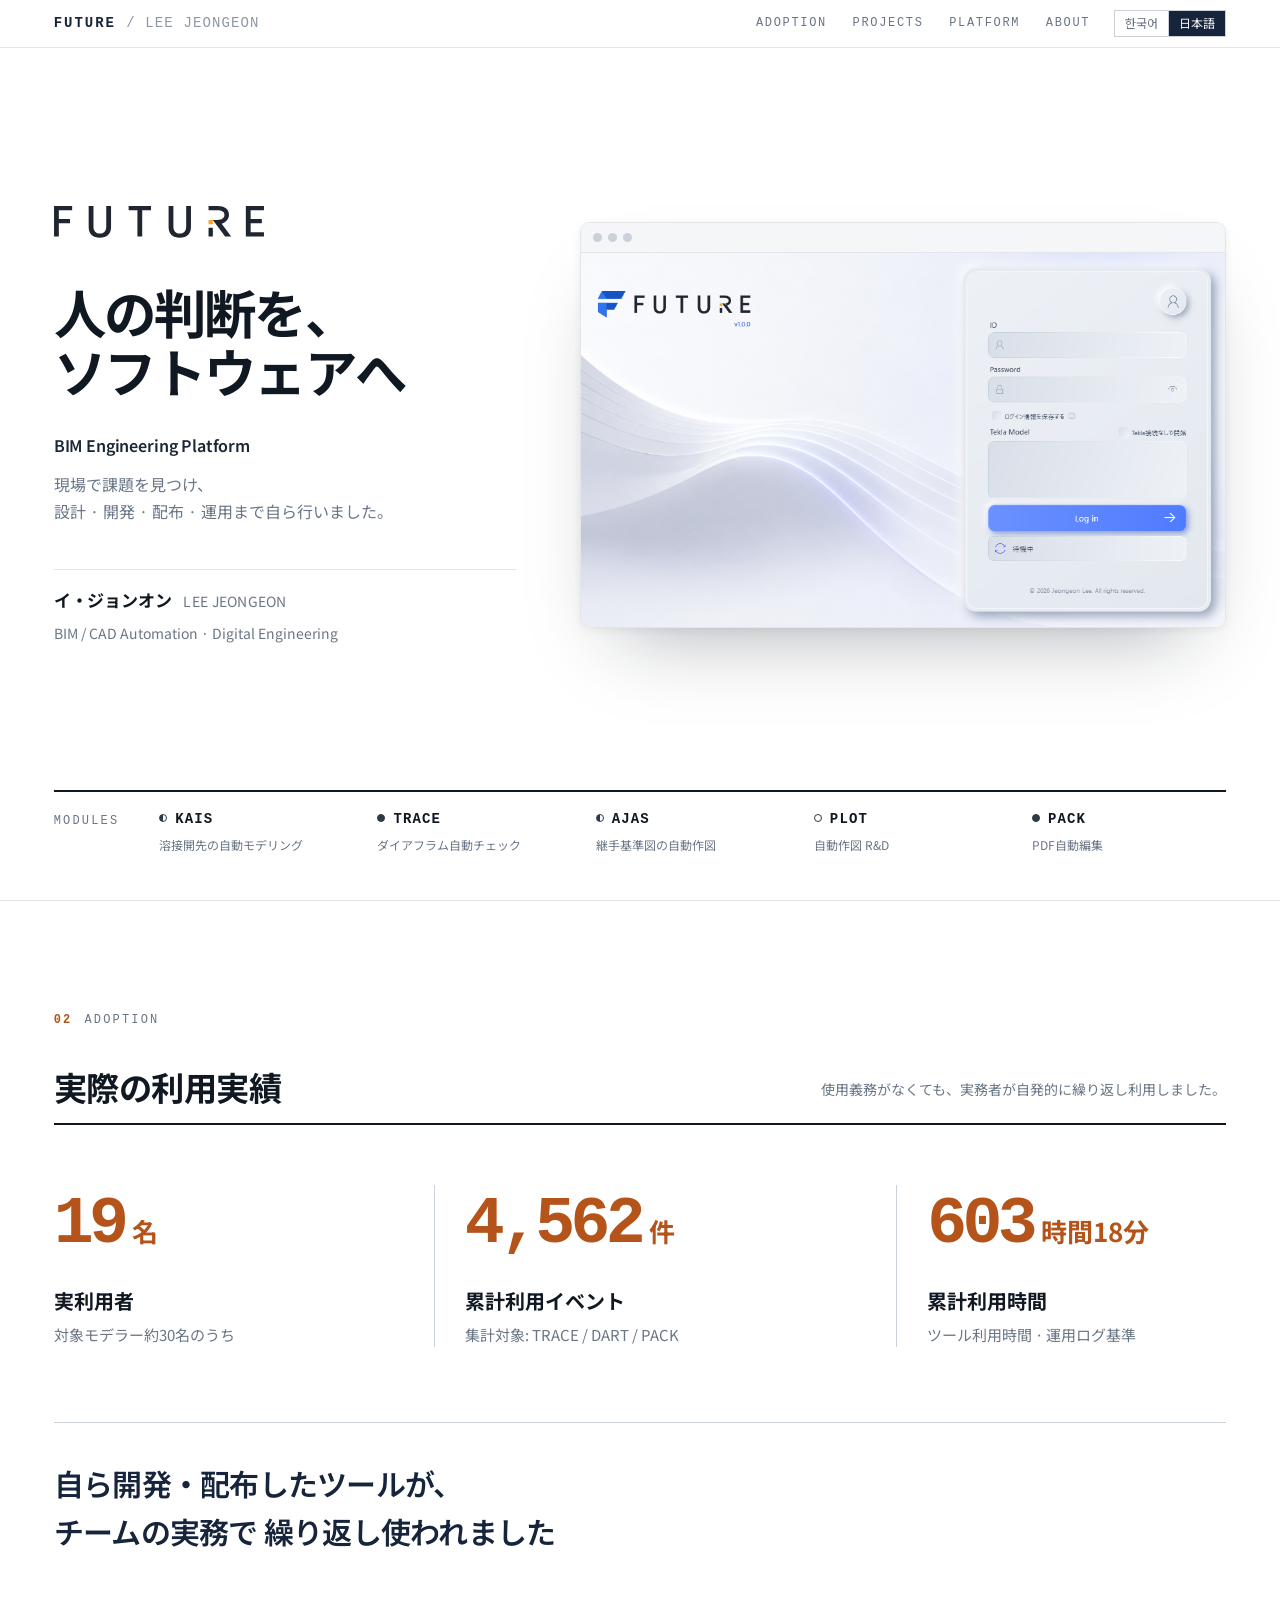
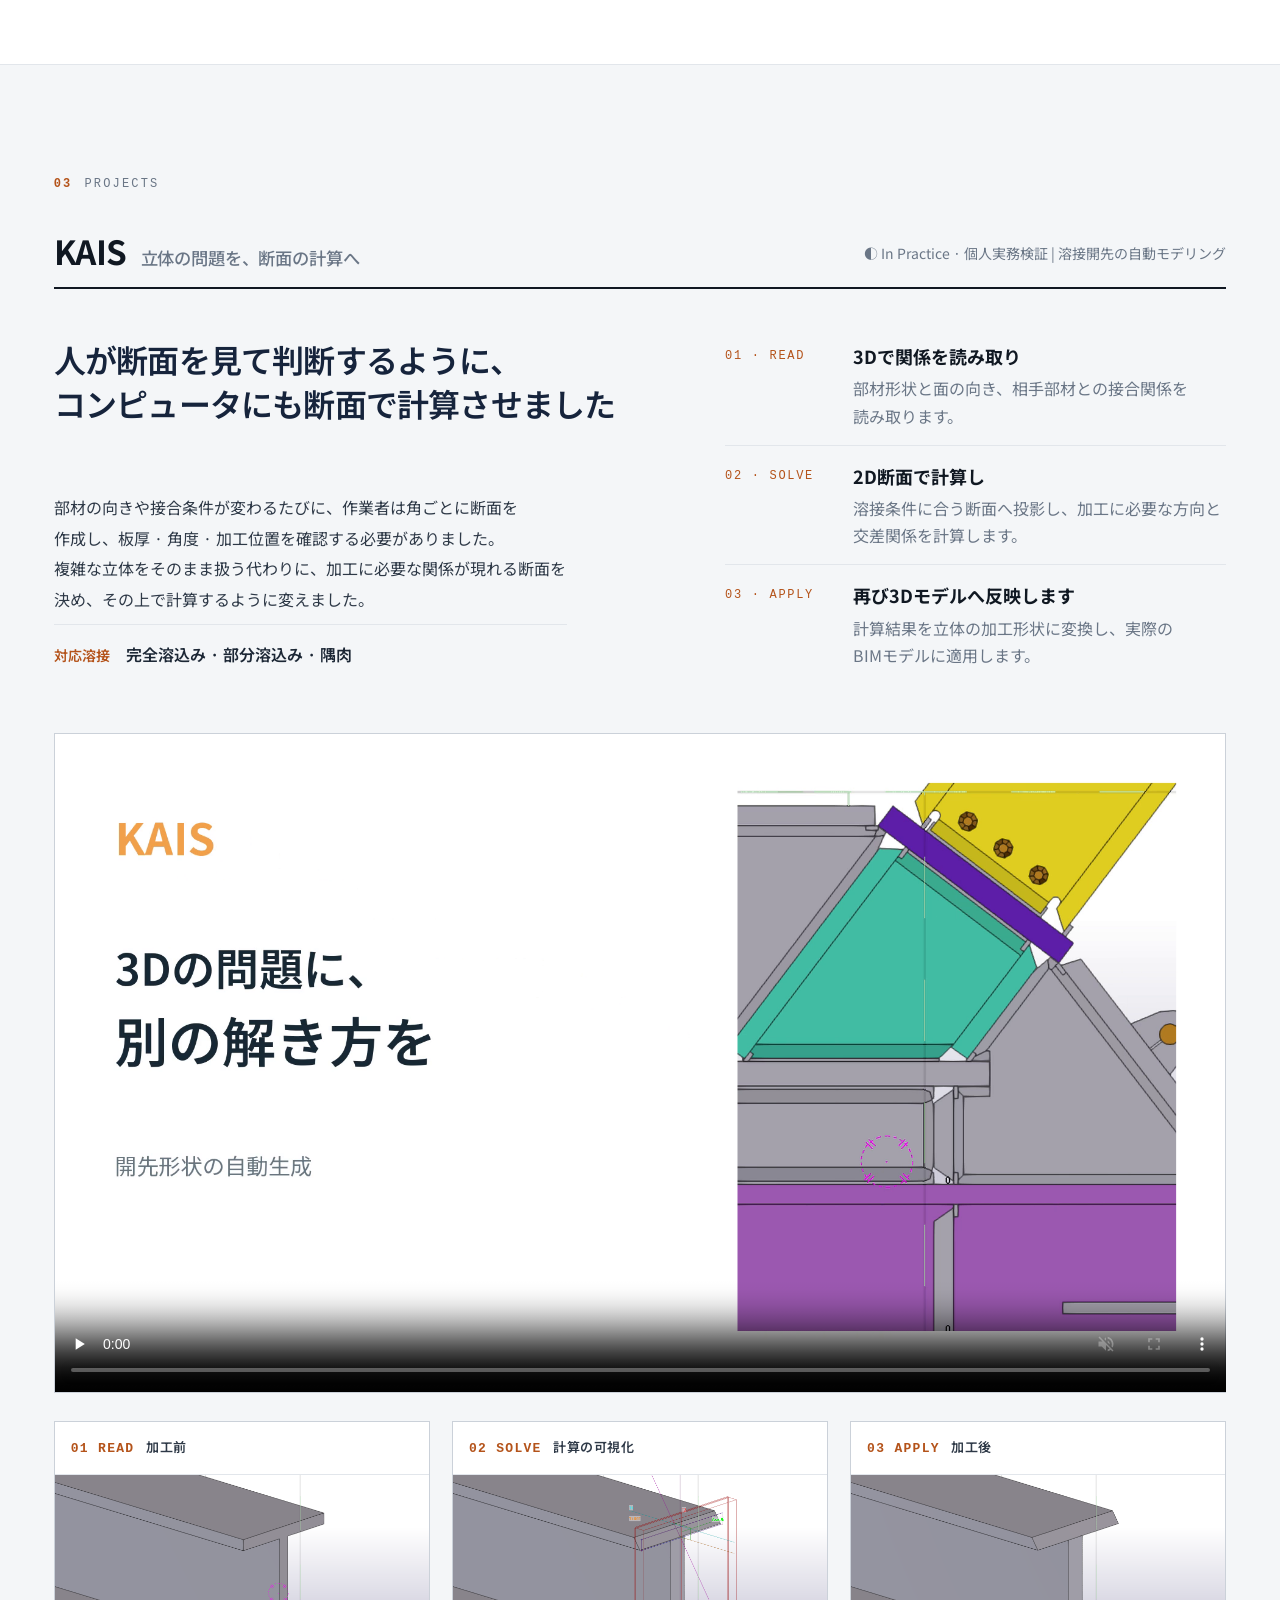
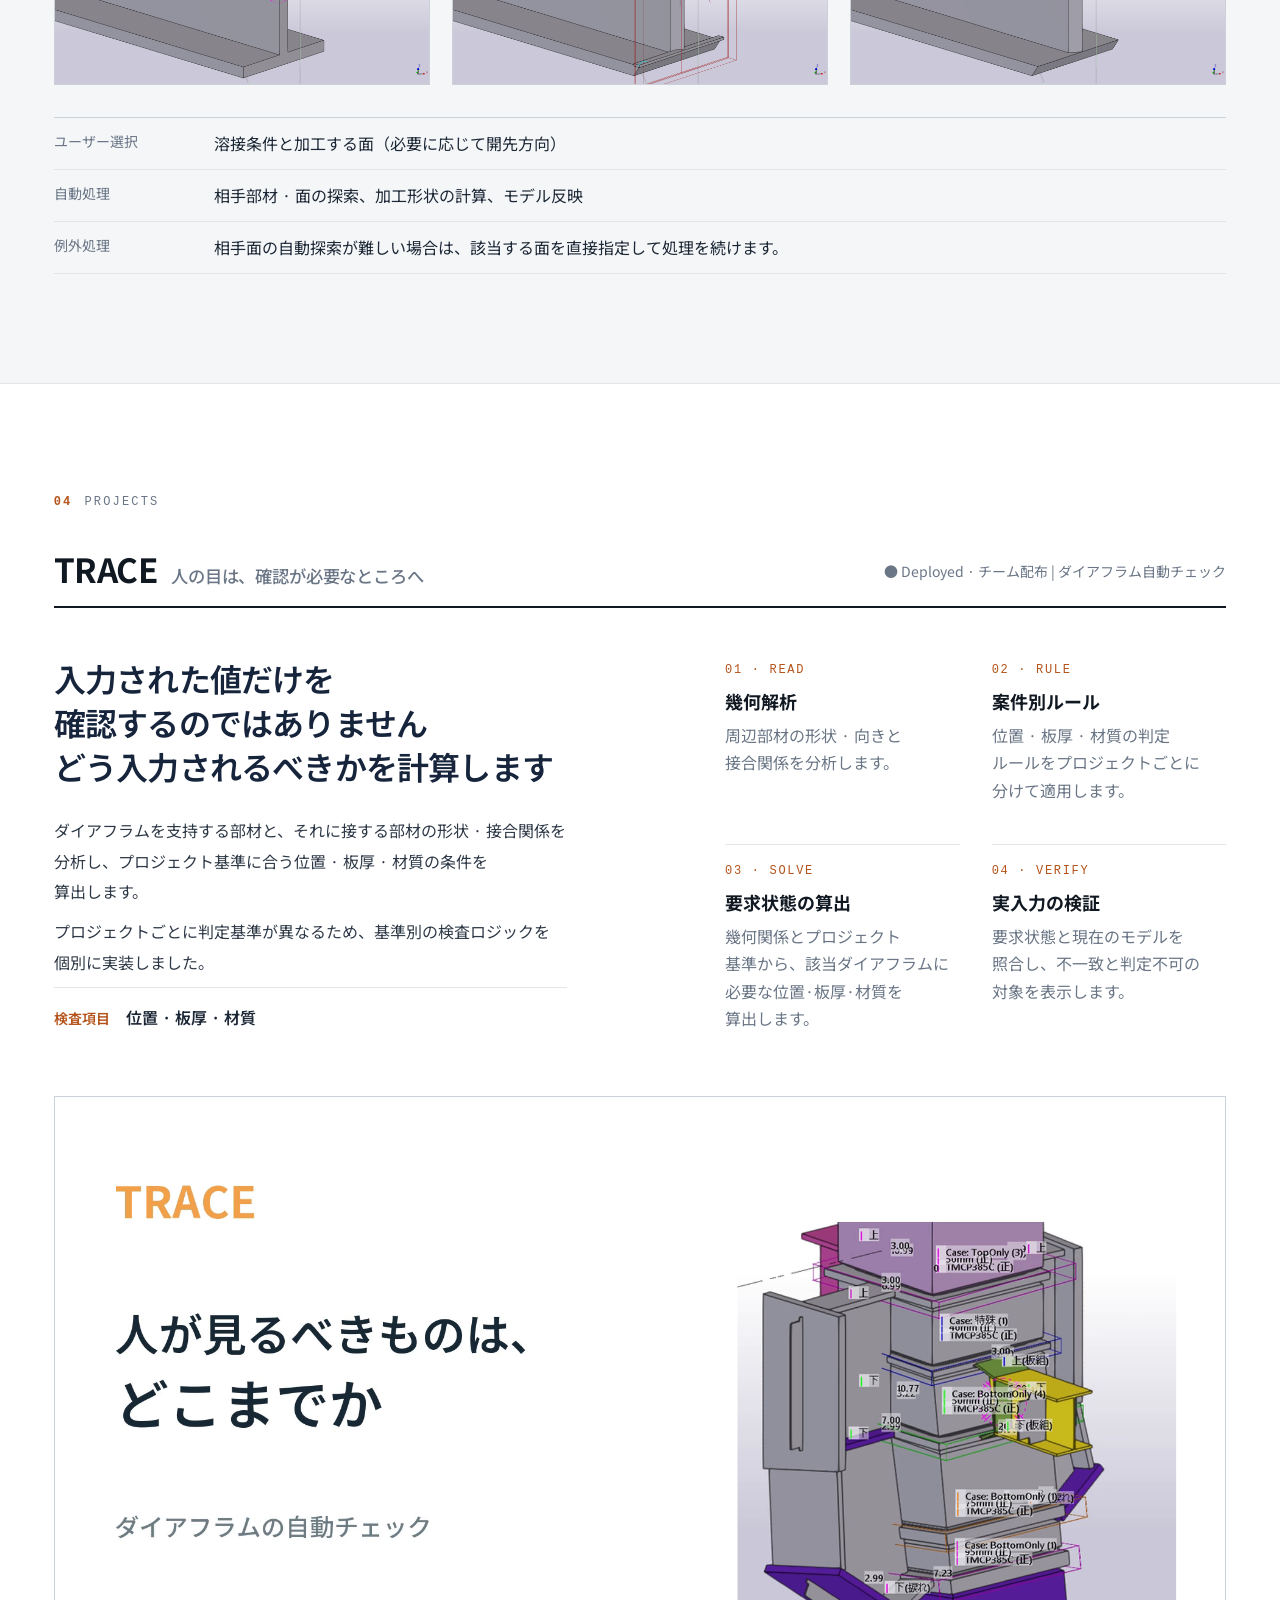
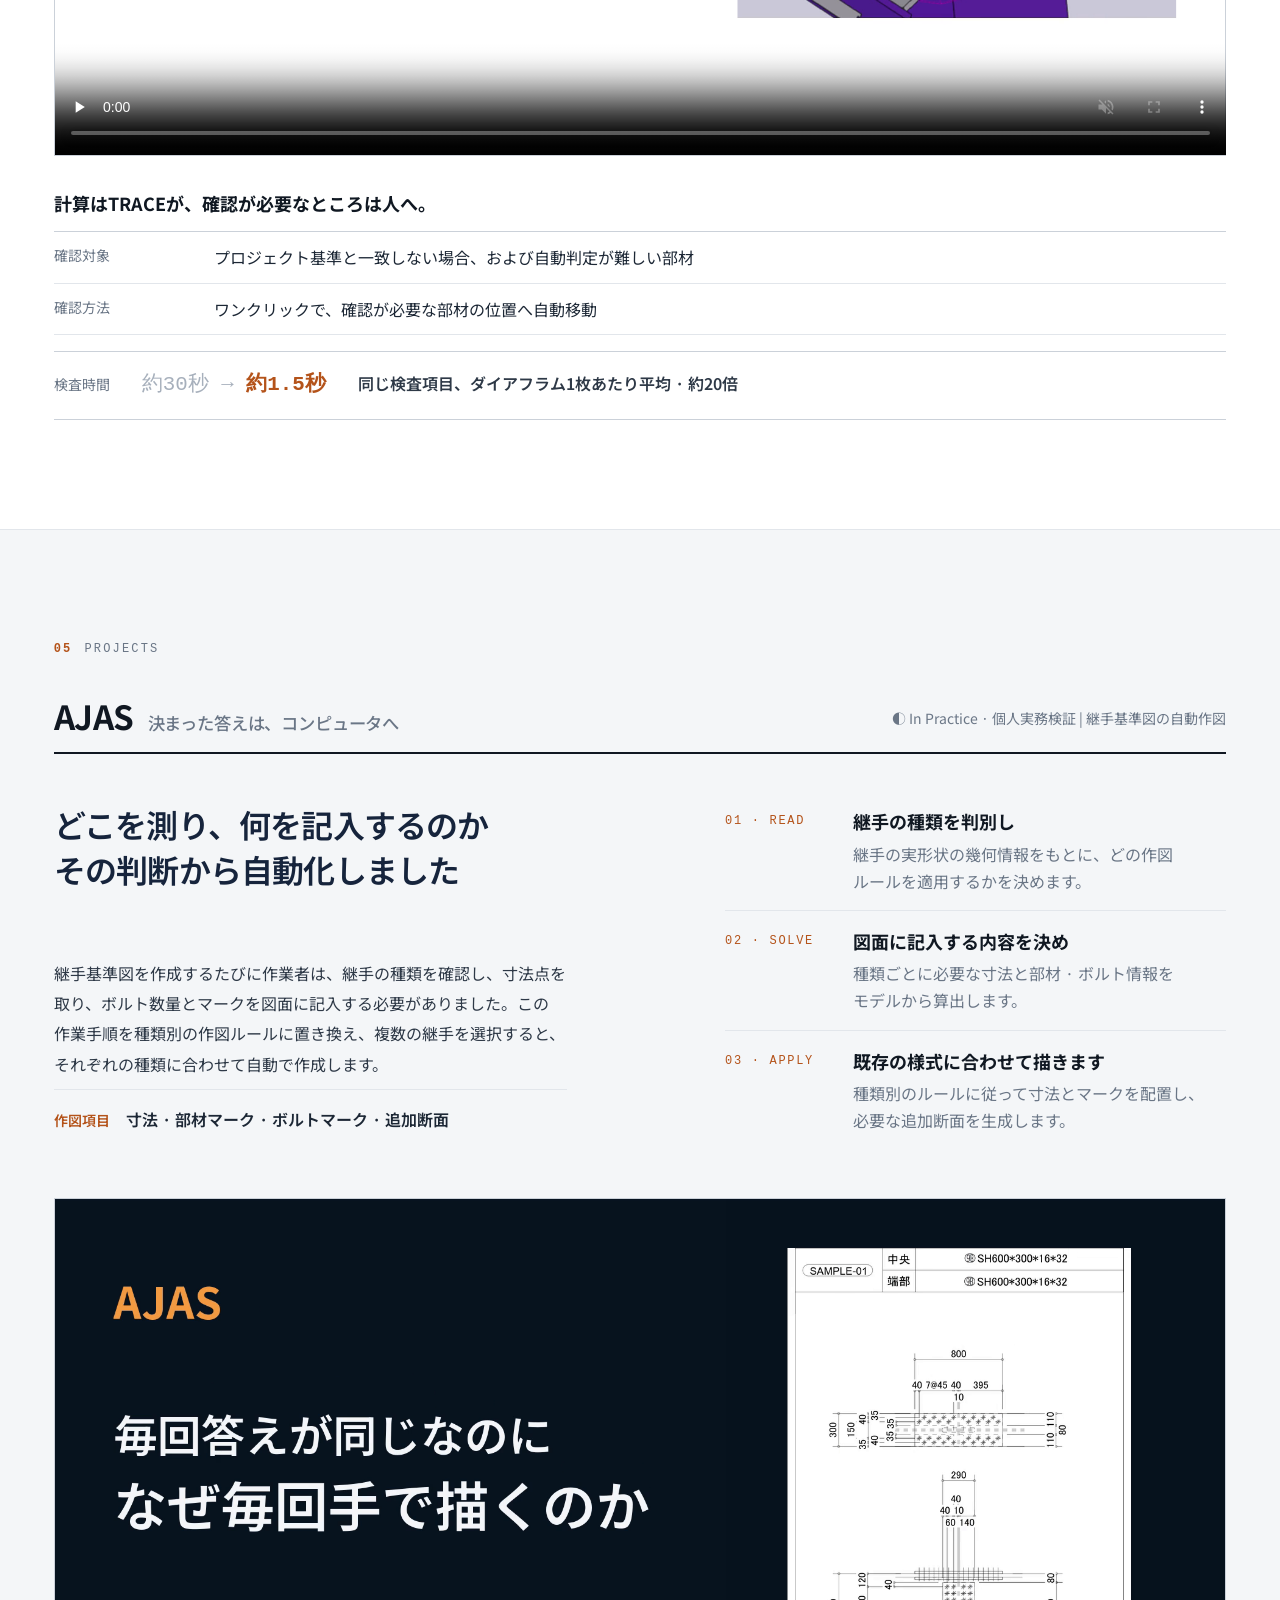
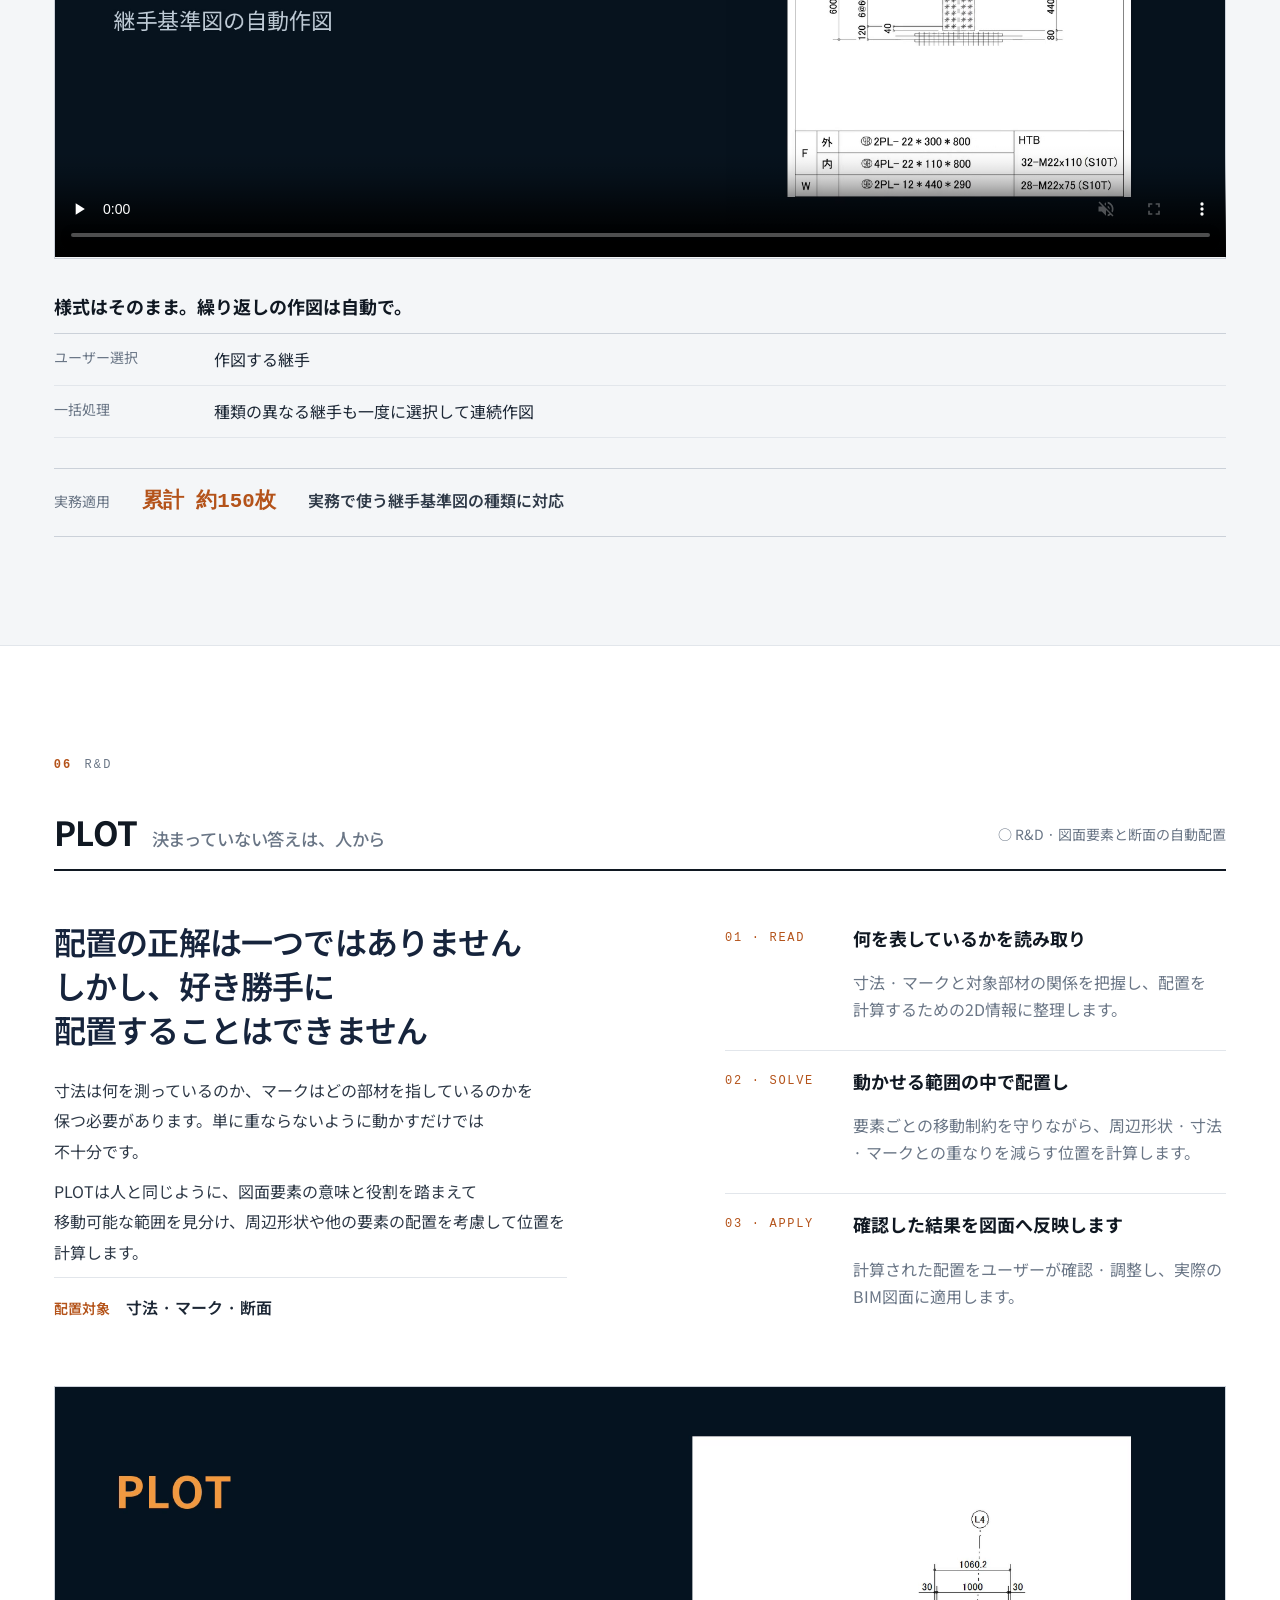
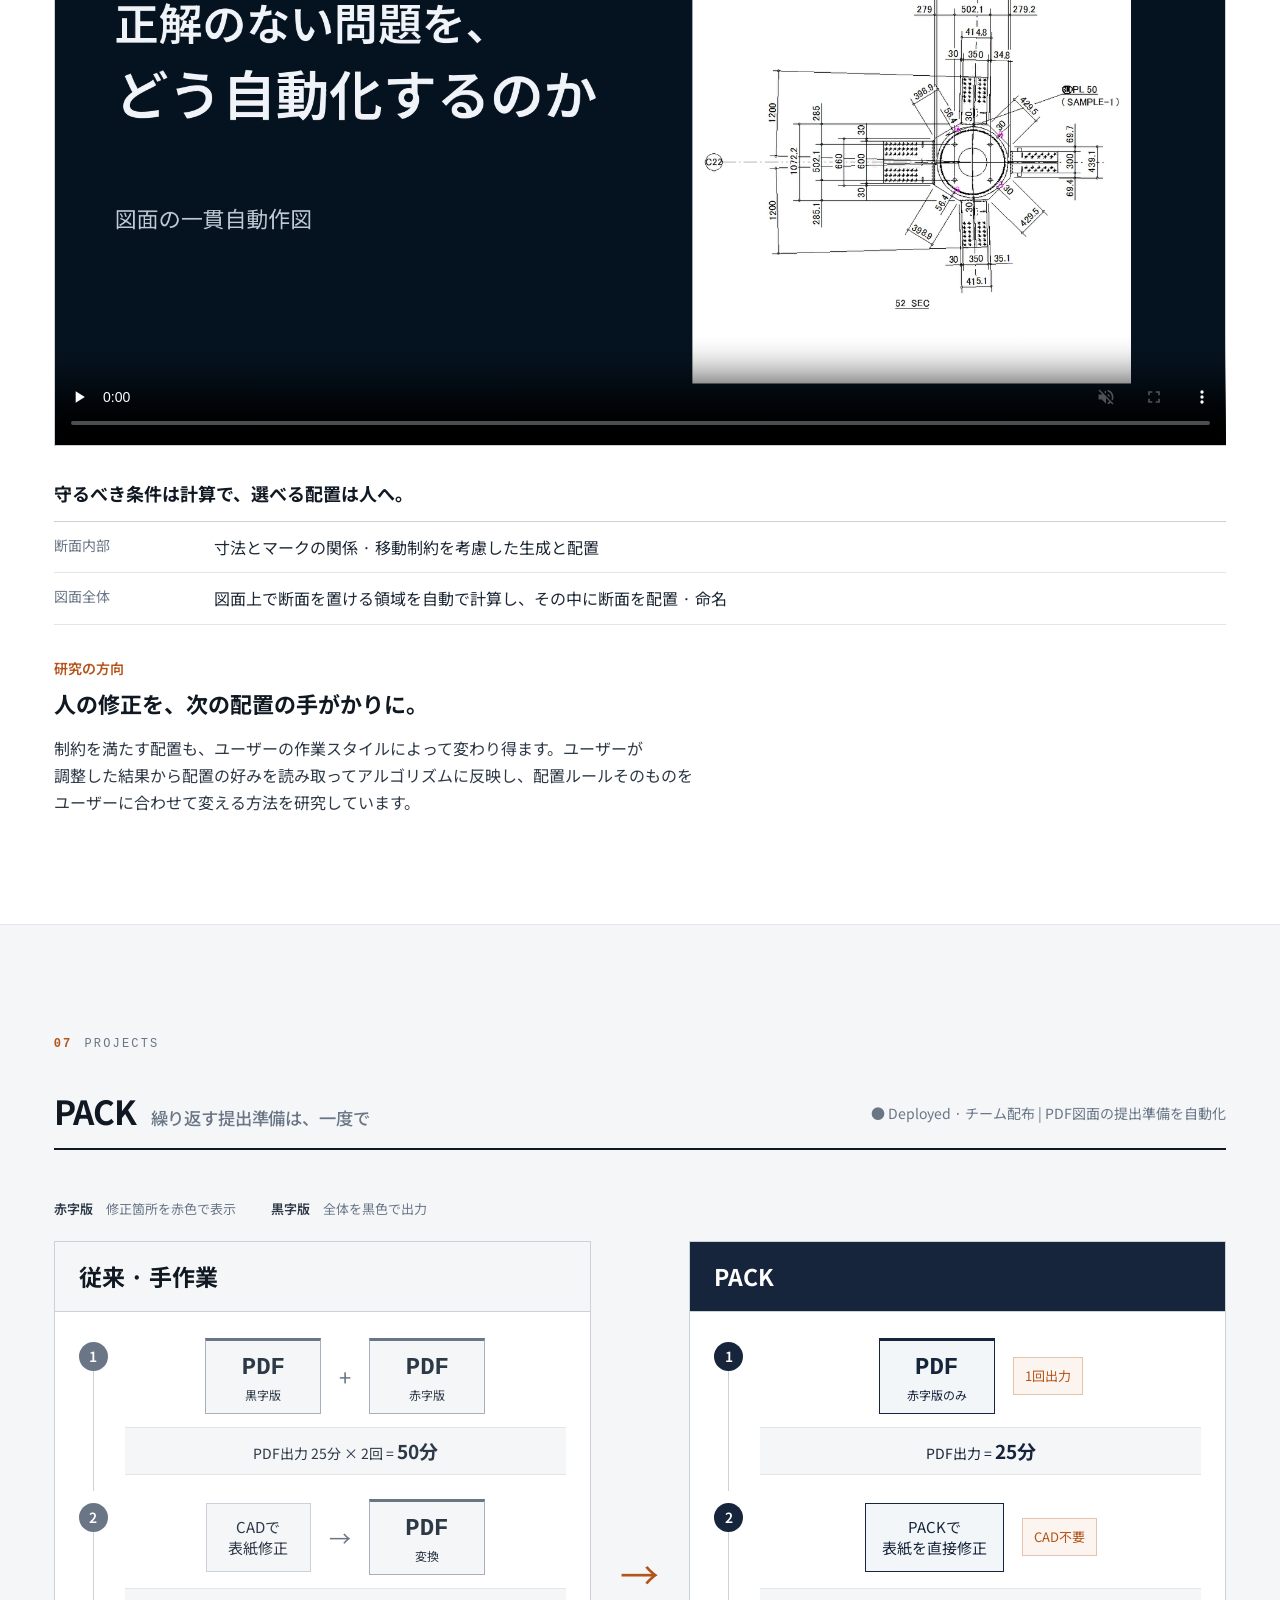
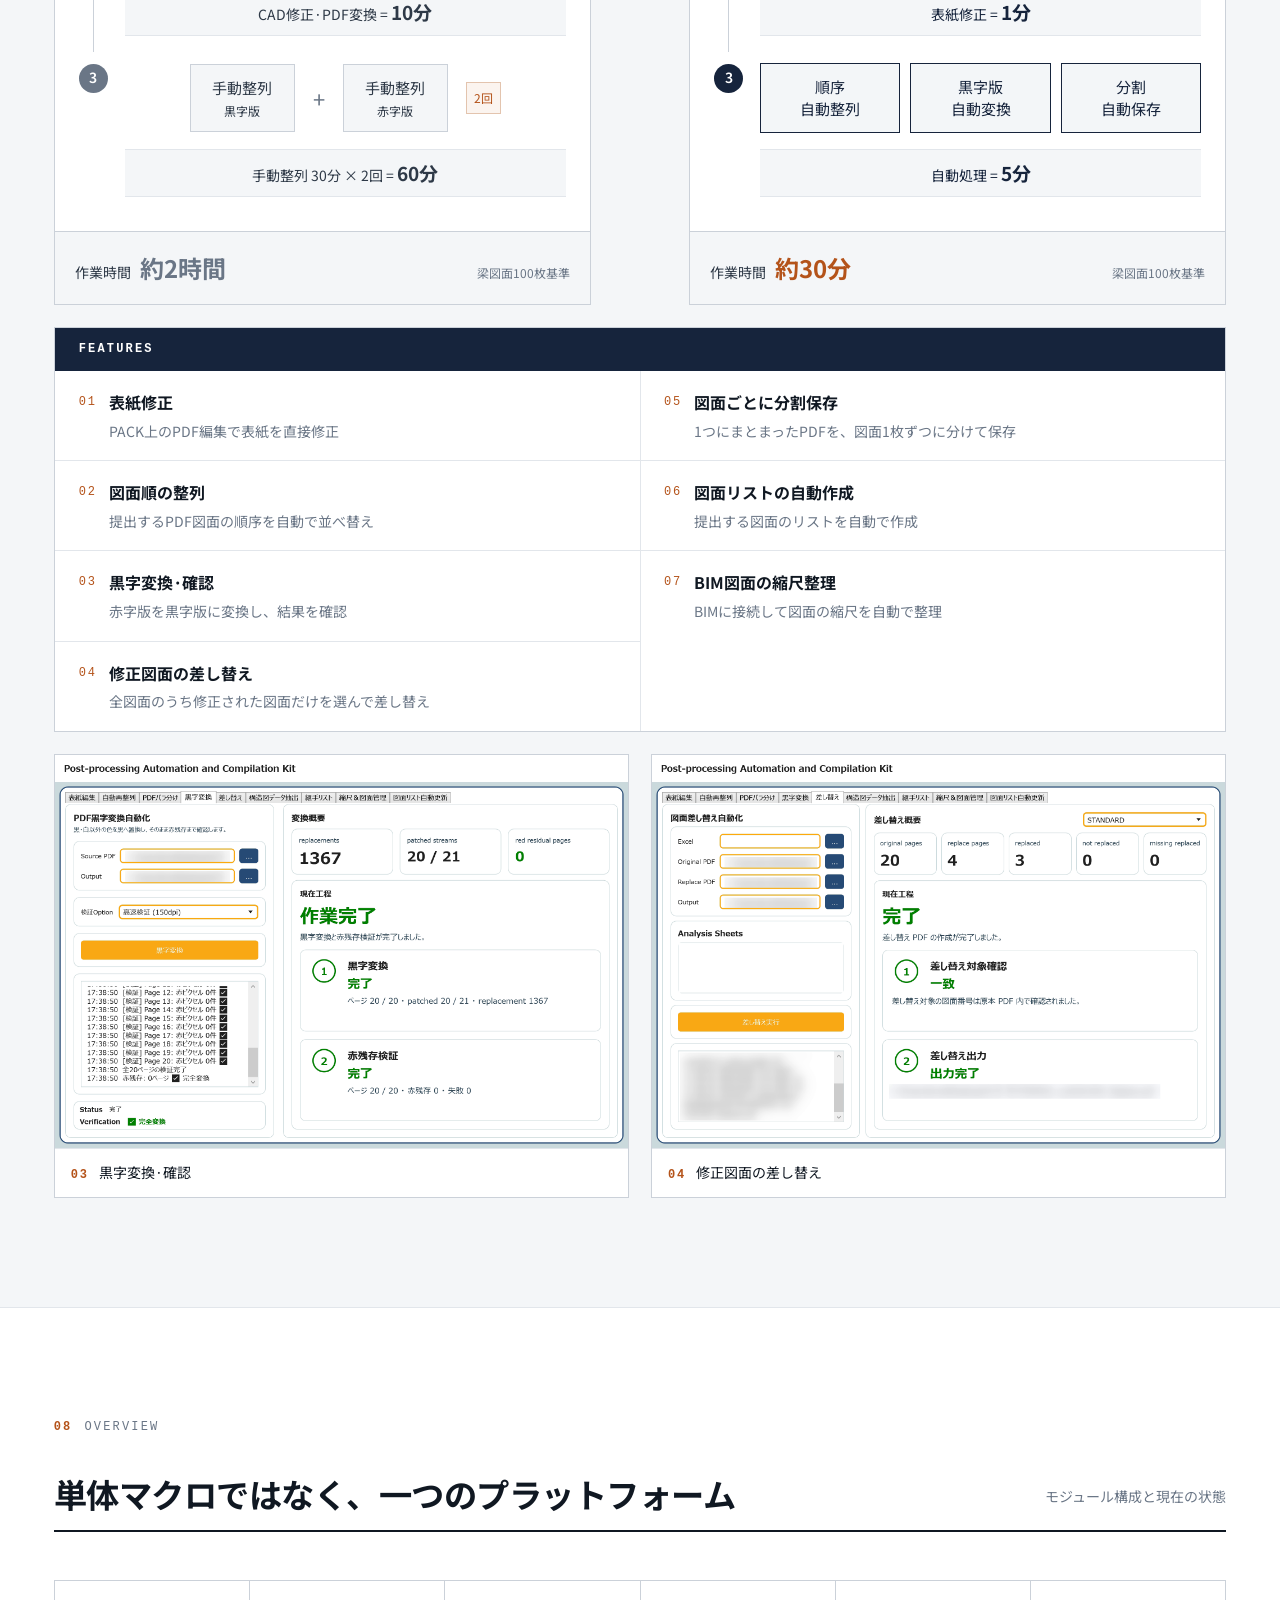
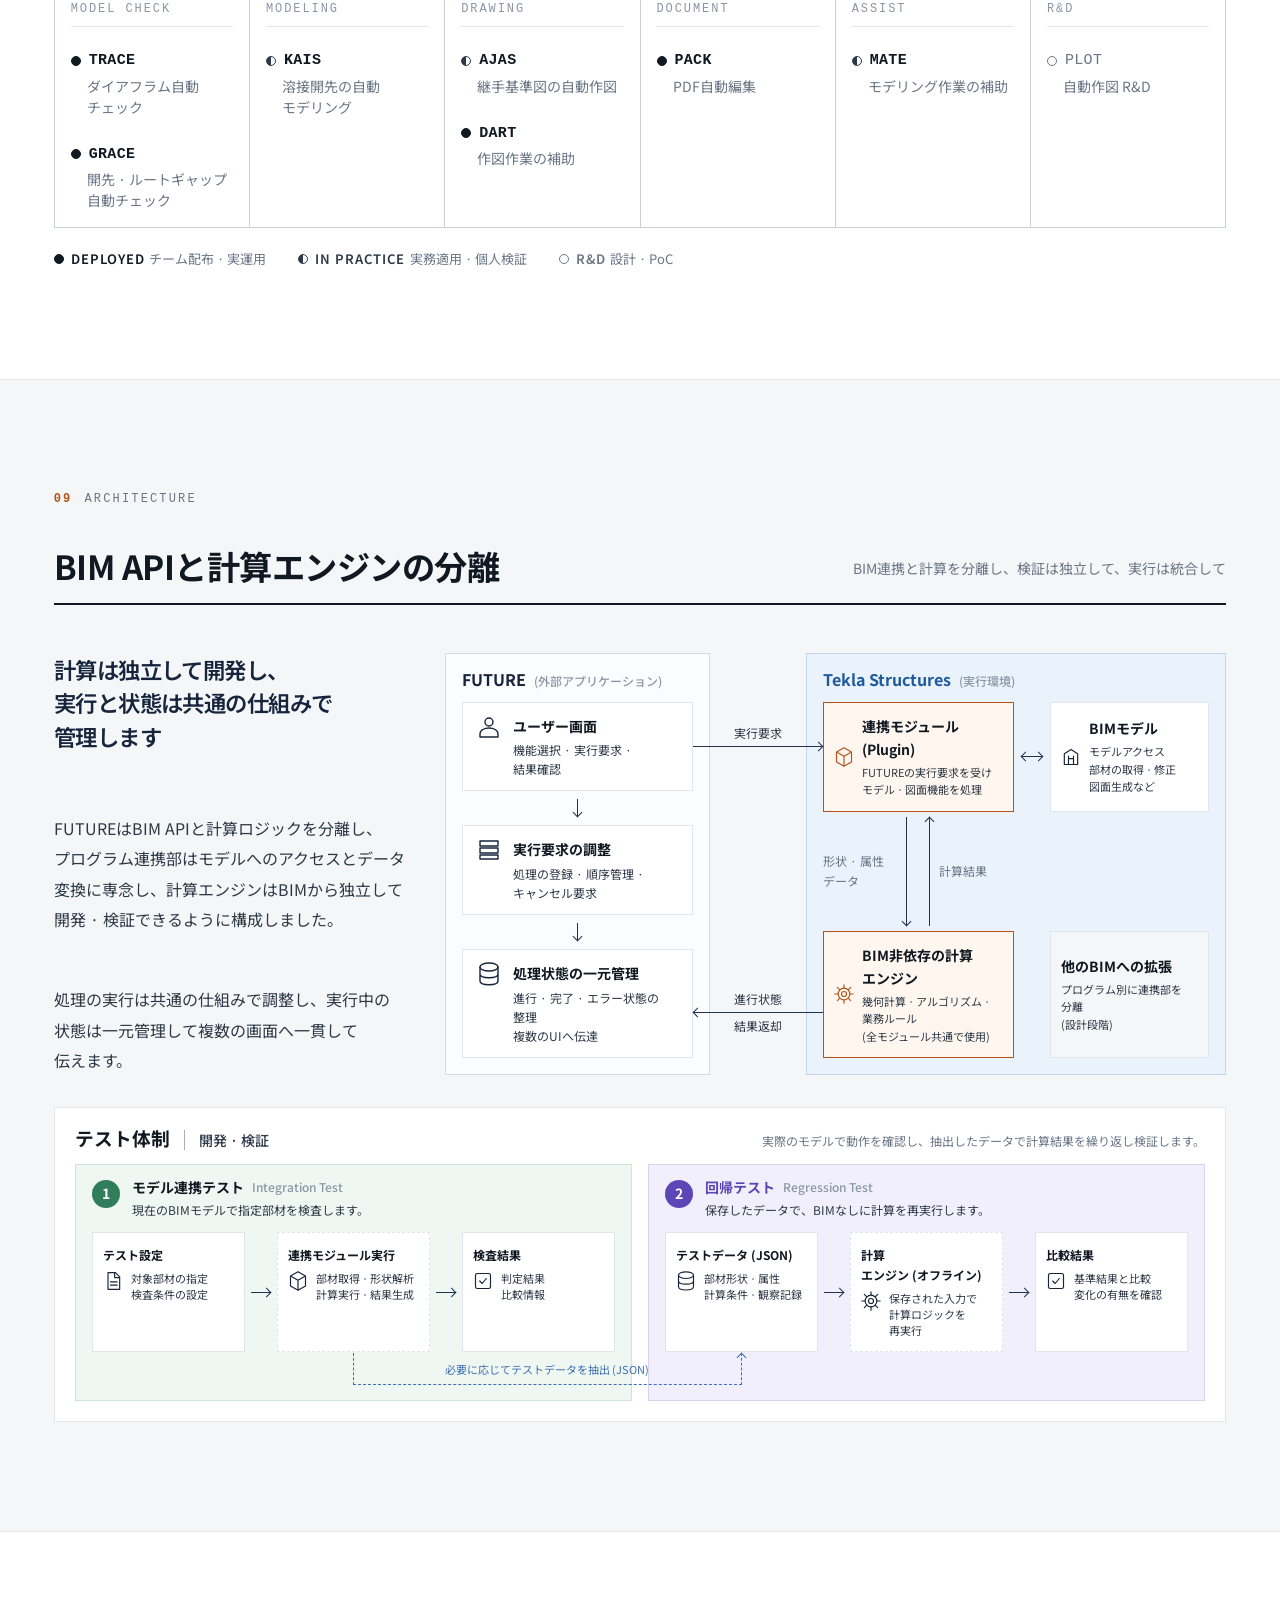
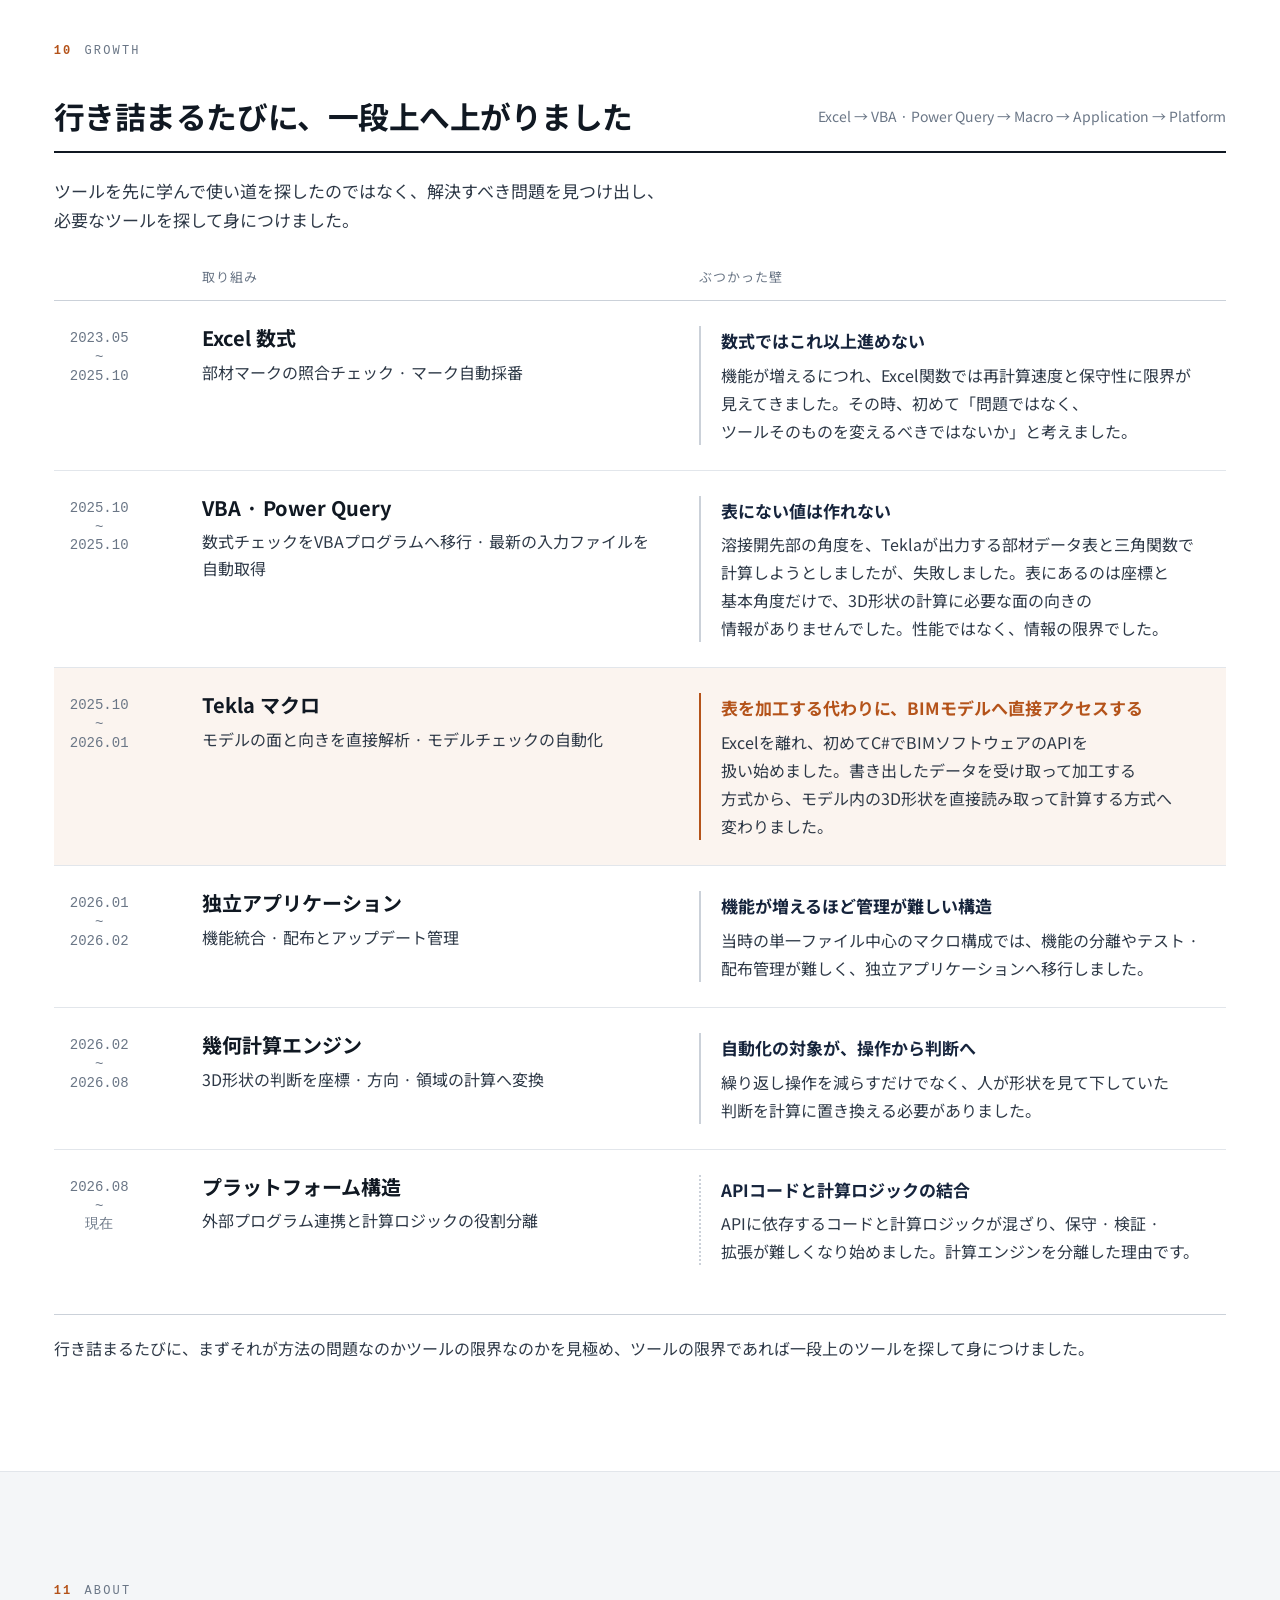
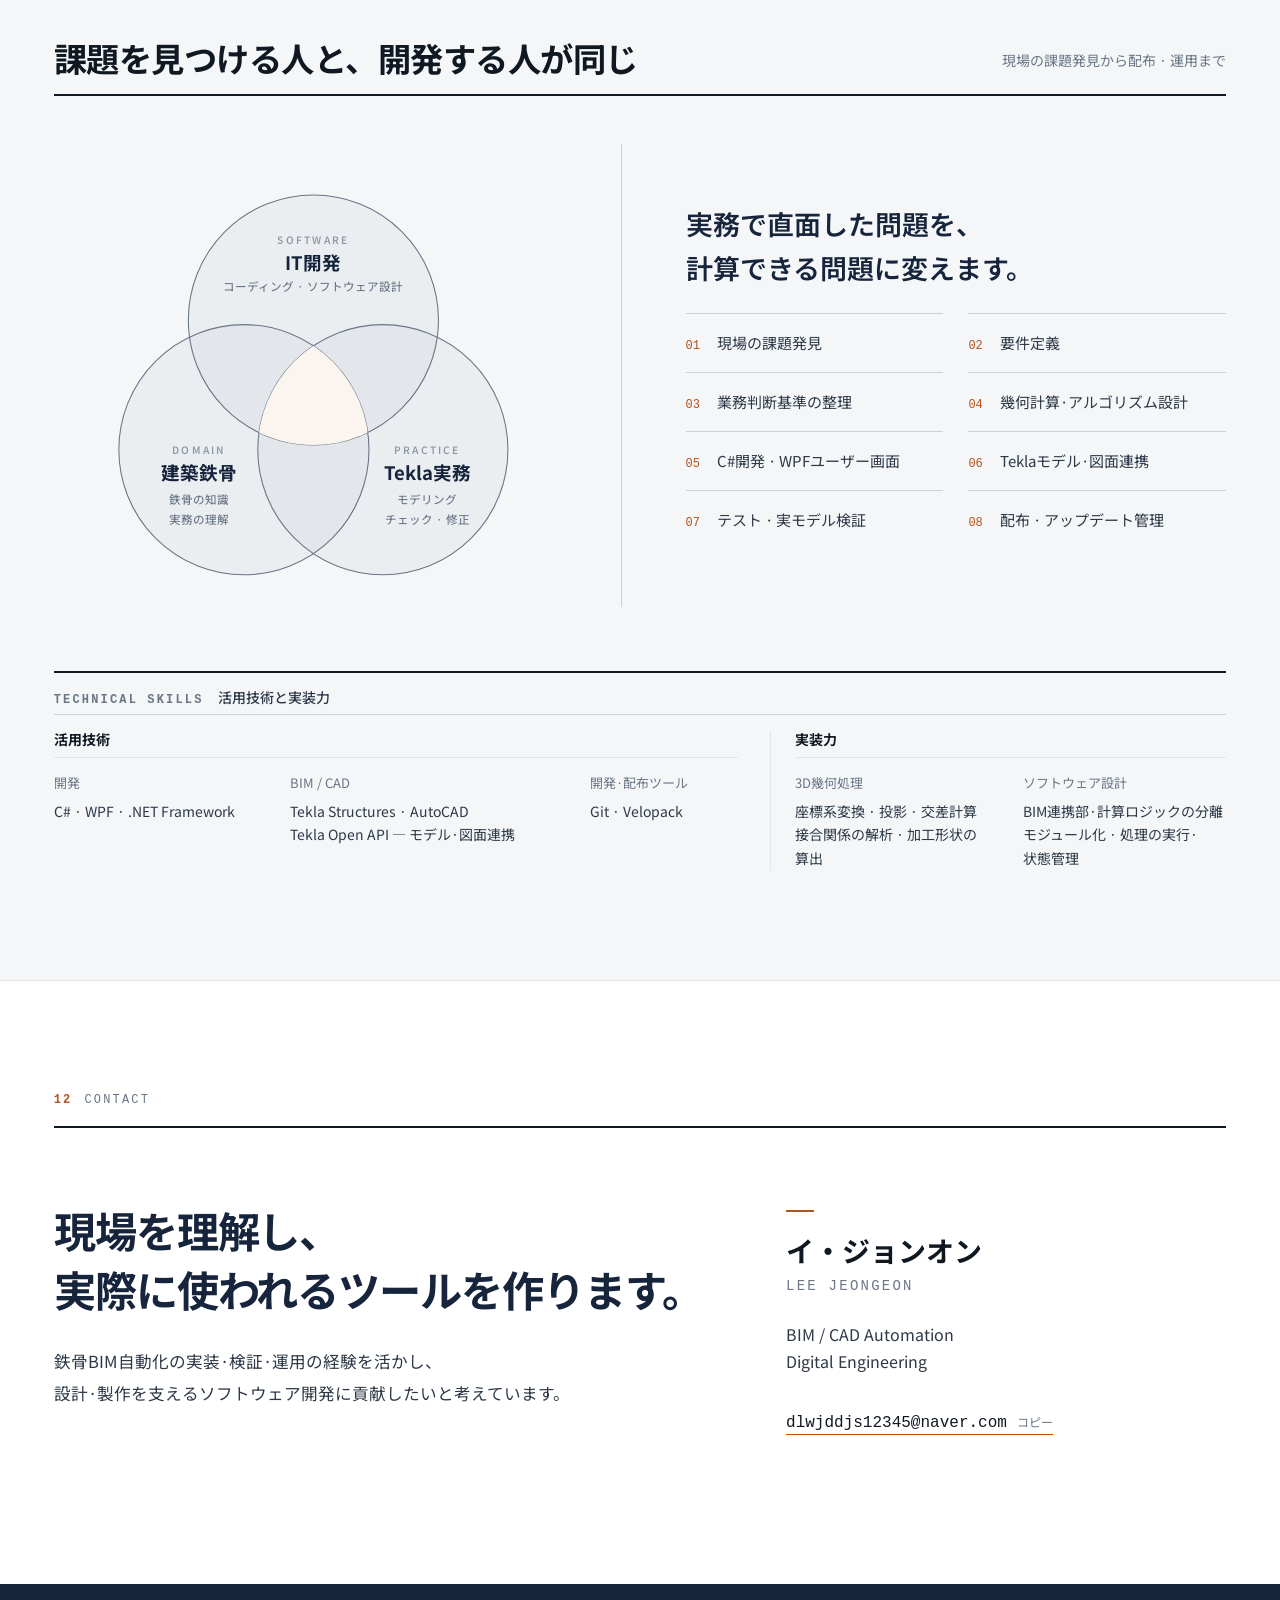
==== commit 0b883a8d: "Overview label MODELING, one-line bridge label, Japanese contact link to /jp" ====
--- a/jp/index.html
+++ b/jp/index.html
@@ -51,7 +51,7 @@
         <p class="modmap__item"><span class="status status--deployed"><i class="status__dot"></i></span><span class="modmap__name">GRACE</span><span class="modmap__note">開先 · ルートギャップ<wbr>自動<wbr>チェック</span></p>
       </div>
       <div class="modmap__group">
-        <p class="modmap__k">AUTOMATIC MODELING</p>
+        <p class="modmap__k">MODELING</p>
         <p class="modmap__item"><span class="status status--practice"><i class="status__dot"></i></span><span class="modmap__name">KAIS</span><span class="modmap__note">溶接開先の<wbr>自動<wbr>モデリング</span></p>
       </div>
       <div class="modmap__group">
@@ -199,4 +199,4 @@
             <text class="venn-desc" x="403" y="389"><tspan x="403">モデリング</tspan><tspan x="403" dy="21">チェック · 修正</tspan></text>
           </g>
         </svg>
-      </div><div class="about-role"><p class="profile-statement">実務で<wbr>直面した<wbr>問題を、<br><wbr>計算できる<wbr>問題に<wbr>変えます。</p><ol class="ownership-flow"><li><span>01</span>現場の<wbr>課題発見</li><li><span>02</span>要件定義</li><li><span>03</span>業務判断基準の<wbr>整理</li><li><span>04</span>幾何計算·アルゴリズム<wbr>設計</li><li><span>05</span>C#開発 · WPFユーザー<wbr>画面</li><li><span>06</span>Teklaモデル·図面連携</li><li><span>07</span>テスト · 実<wbr>モデル<wbr>検証</li><li><span>08</span>配布 · アップデート<wbr>管理</li></ol></div></div><div class="about-stack"><h3 class="subhead">Technical Skills<small>活用技術と<wbr>実装力</small></h3><div class="stack-groups"><section class="stack-group stack-group--tech"><h4>活用技術</h4><dl class="stack-list"><div><dt>開発</dt><dd>C# · WPF · .NET Framework</dd></div><div><dt>BIM / CAD</dt><dd>Tekla Structures · AutoCAD<br><wbr>Tekla Open API — モデル·図面連携</dd></div><div><dt>開発·配布<wbr>ツール</dt><dd>Git · Velopack</dd></div></dl></section><section class="stack-group stack-group--skill"><h4>実装力</h4><dl class="stack-list"><div><dt>3D幾何処理</dt><dd>座標系変換 · 投影 · 交差計算<br><wbr>接合関係の<wbr>解析 · 加工形状の<wbr>算出</dd></div><div><dt>ソフトウェア<wbr>設計</dt><dd>BIM連携部·計算<wbr>ロジックの<wbr>分離<br><wbr>モジュール化 · 処理の<wbr>実行·状態管理</dd></div></dl></section></div></div></div></section><section class="section" id="closing"><div class="wrap"><header class="section__head"><div class="section__id"><span class="section__num">12</span><span class="eyebrow">Contact</span></div></header><div class="closing-layout"><div class="closing-message"><h2>現場を<wbr>理解し、<br><wbr>実際に<wbr>使われる<wbr>ツールを<wbr>作ります。</h2><p>鉄骨BIM自動化の<wbr>実装·検証·運用の<wbr>経験を<wbr>活かし、<br><wbr>設計·製作を<wbr>支える<wbr>ソフトウェア<wbr>開発に<wbr>貢献したいと<wbr>考えています。</p></div><div class="closing-card"><strong>イ・ジョンオン</strong><span class="closing-en">LEE JEONGEON</span><p class="closing-role">BIM / CAD Automation<br>Digital Engineering</p><button type="button" class="closing-contact" data-copy="dlwjddjs12345@naver.com" aria-label="メールアドレスをコピー">dlwjddjs12345@naver.com<span class="closing-copy" aria-live="polite">コピー</span></button><p class="closing-note">現在、<wbr>大阪に<wbr>在住しています。<br><wbr>ご連絡は<wbr>メールでお願いいたします。</p><a class="closing-site" href="https://leejeongeon.com"><img src="/assets/images/qr-site.svg" width="33" height="33" alt="leejeongeon.com QRコード"><span><small>Webポートフォリオ</small>leejeongeon.com</span></a></div></div></div></section></main><footer class="footer"><div class="wrap footer__row"><p>FUTURE · BIM Engineering Platform</p></div></footer></body></html>
+      </div><div class="about-role"><p class="profile-statement">実務で<wbr>直面した<wbr>問題を、<br><wbr>計算できる<wbr>問題に<wbr>変えます。</p><ol class="ownership-flow"><li><span>01</span>現場の<wbr>課題発見</li><li><span>02</span>要件定義</li><li><span>03</span>業務判断基準の<wbr>整理</li><li><span>04</span>幾何計算·アルゴリズム<wbr>設計</li><li><span>05</span>C#開発 · WPFユーザー<wbr>画面</li><li><span>06</span>Teklaモデル·図面連携</li><li><span>07</span>テスト · 実<wbr>モデル<wbr>検証</li><li><span>08</span>配布 · アップデート<wbr>管理</li></ol></div></div><div class="about-stack"><h3 class="subhead">Technical Skills<small>活用技術と<wbr>実装力</small></h3><div class="stack-groups"><section class="stack-group stack-group--tech"><h4>活用技術</h4><dl class="stack-list"><div><dt>開発</dt><dd>C# · WPF · .NET Framework</dd></div><div><dt>BIM / CAD</dt><dd>Tekla Structures · AutoCAD<br><wbr>Tekla Open API — モデル·図面連携</dd></div><div><dt>開発·配布<wbr>ツール</dt><dd>Git · Velopack</dd></div></dl></section><section class="stack-group stack-group--skill"><h4>実装力</h4><dl class="stack-list"><div><dt>3D幾何処理</dt><dd>座標系変換 · 投影 · 交差計算<br><wbr>接合関係の<wbr>解析 · 加工形状の<wbr>算出</dd></div><div><dt>ソフトウェア<wbr>設計</dt><dd>BIM連携部·計算<wbr>ロジックの<wbr>分離<br><wbr>モジュール化 · 処理の<wbr>実行·状態管理</dd></div></dl></section></div></div></div></section><section class="section" id="closing"><div class="wrap"><header class="section__head"><div class="section__id"><span class="section__num">12</span><span class="eyebrow">Contact</span></div></header><div class="closing-layout"><div class="closing-message"><h2>現場を<wbr>理解し、<br><wbr>実際に<wbr>使われる<wbr>ツールを<wbr>作ります。</h2><p>鉄骨BIM自動化の<wbr>実装·検証·運用の<wbr>経験を<wbr>活かし、<br><wbr>設計·製作を<wbr>支える<wbr>ソフトウェア<wbr>開発に<wbr>貢献したいと<wbr>考えています。</p></div><div class="closing-card"><strong>イ・ジョンオン</strong><span class="closing-en">LEE JEONGEON</span><p class="closing-role">BIM / CAD Automation<br>Digital Engineering</p><button type="button" class="closing-contact" data-copy="dlwjddjs12345@naver.com" aria-label="メールアドレスをコピー">dlwjddjs12345@naver.com<span class="closing-copy" aria-live="polite">コピー</span></button><p class="closing-note">現在、<wbr>大阪に<wbr>在住しています。<br><wbr>ご連絡は<wbr>メールでお願いいたします。</p><a class="closing-site" href="https://leejeongeon.com/jp/"><img src="/assets/images/qr-site-jp.svg" width="33" height="33" alt="leejeongeon.com QRコード"><span><small>Webポートフォリオ</small>leejeongeon.com/jp</span></a></div></div></div></section></main><footer class="footer"><div class="wrap footer__row"><p>FUTURE · BIM Engineering Platform</p></div></footer></body></html>
--- a/styles.css
+++ b/styles.css
@@ -1185,3 +1185,5 @@
 .nb{white-space:nowrap}
 @media(max-width:760px){html[lang="ja"] .feature-statement{font-size:23px}}
 .headline-line{display:block;text-wrap:balance}
+/* <wbr> breaks even inside nowrap text, so the bridge label drops them to stay on one line. */
+.ar-bridge span wbr{display:none}
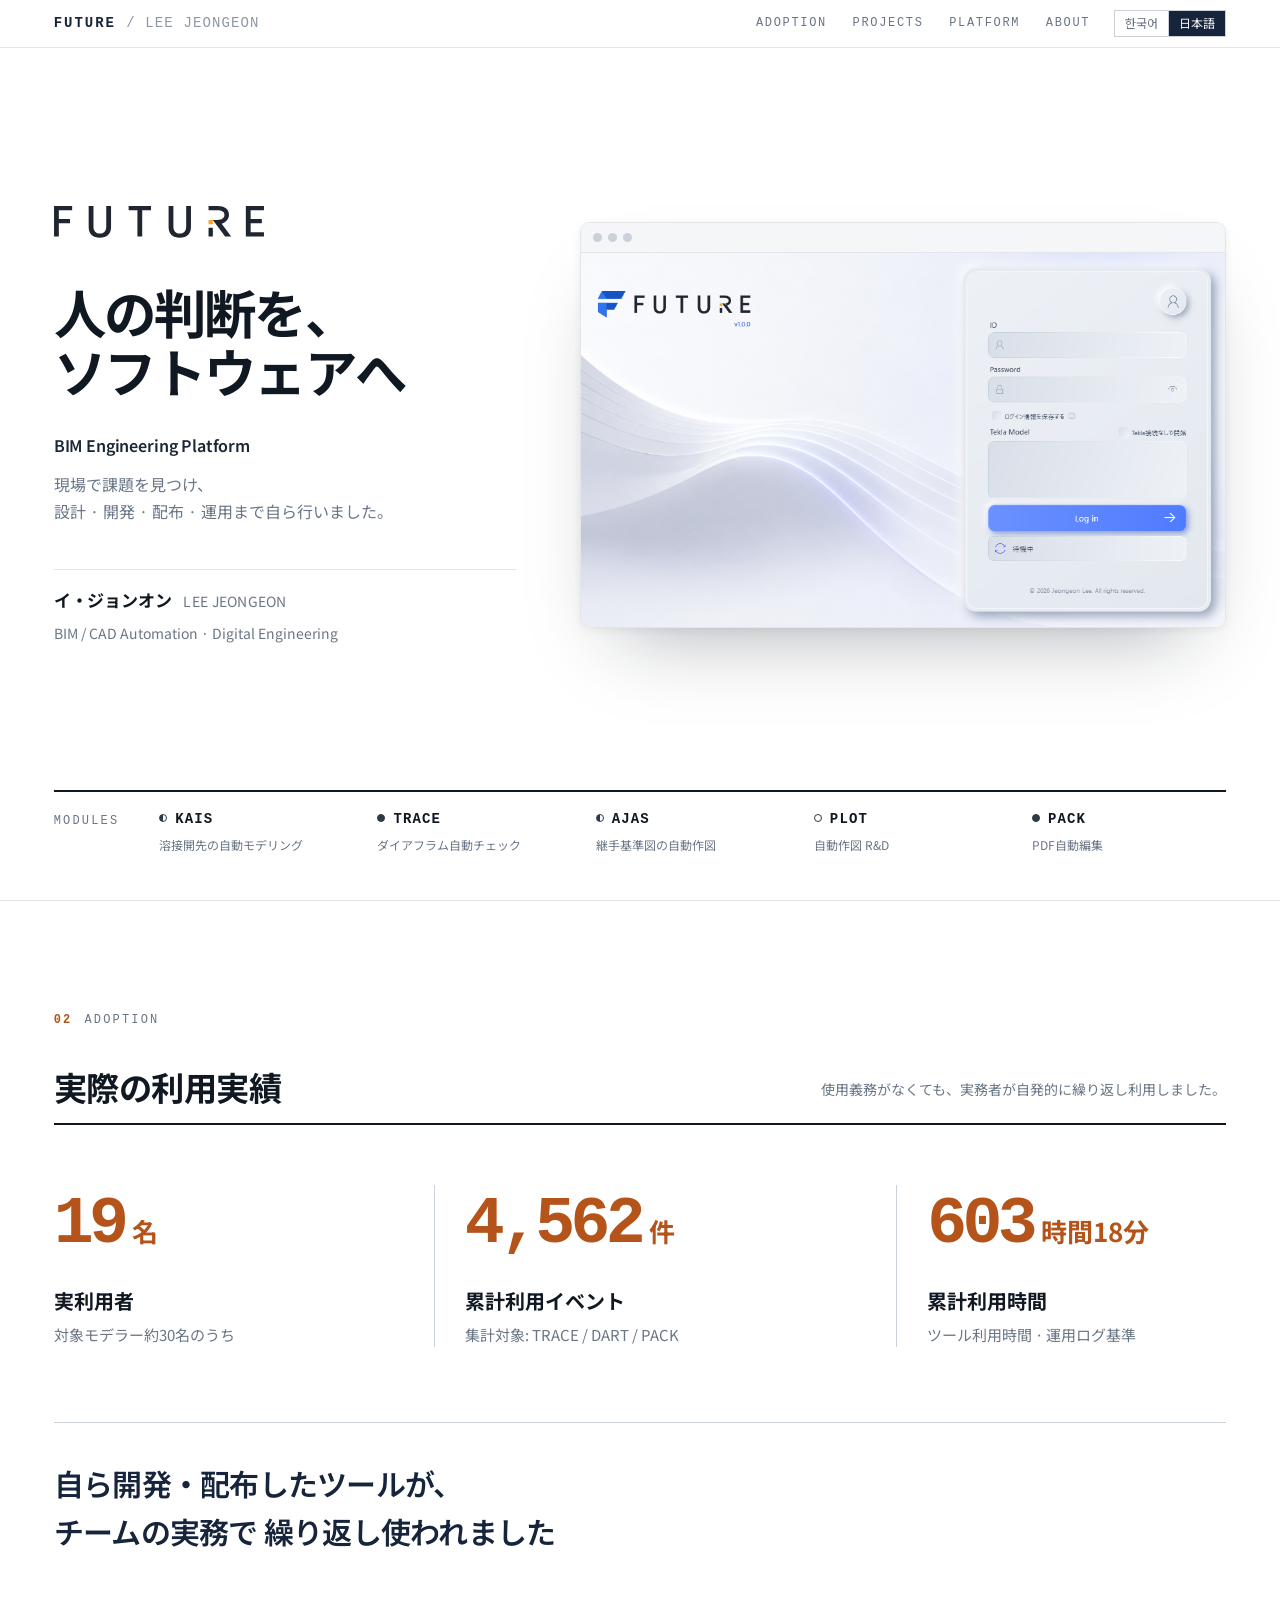
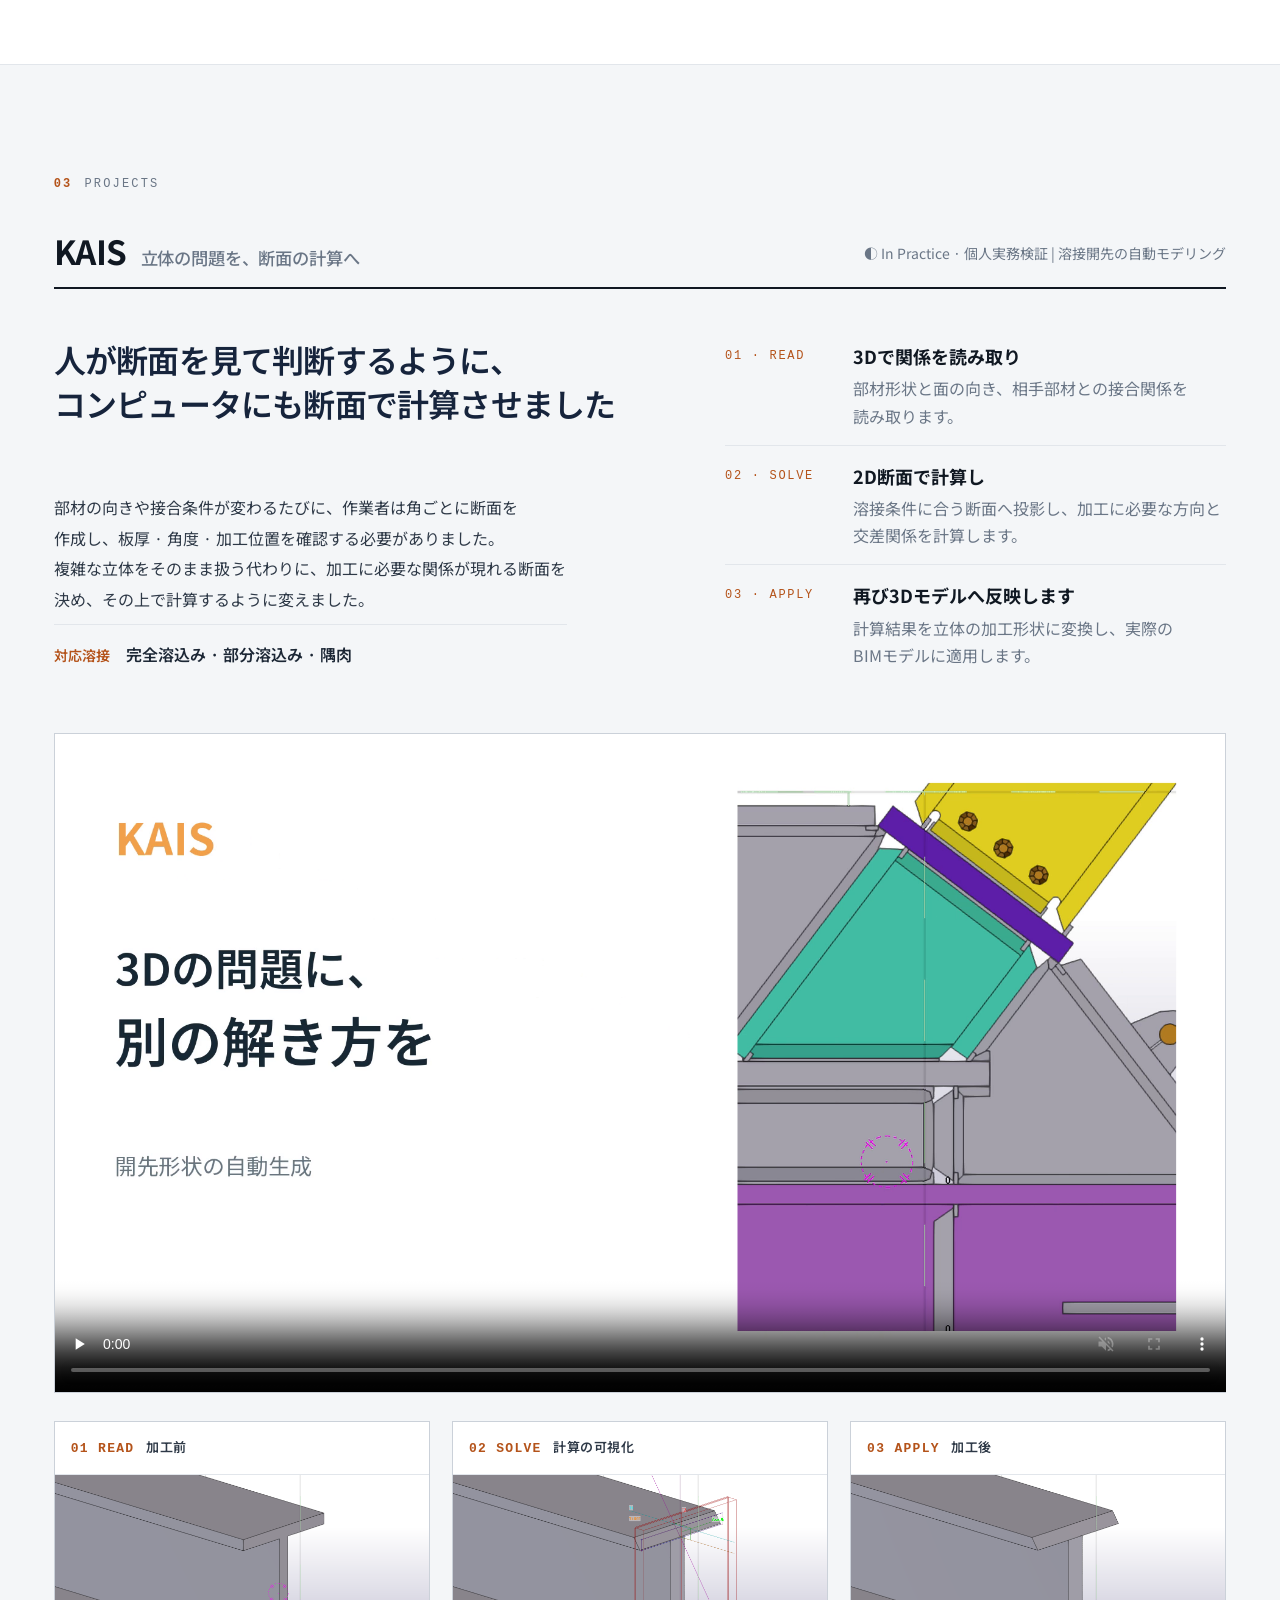
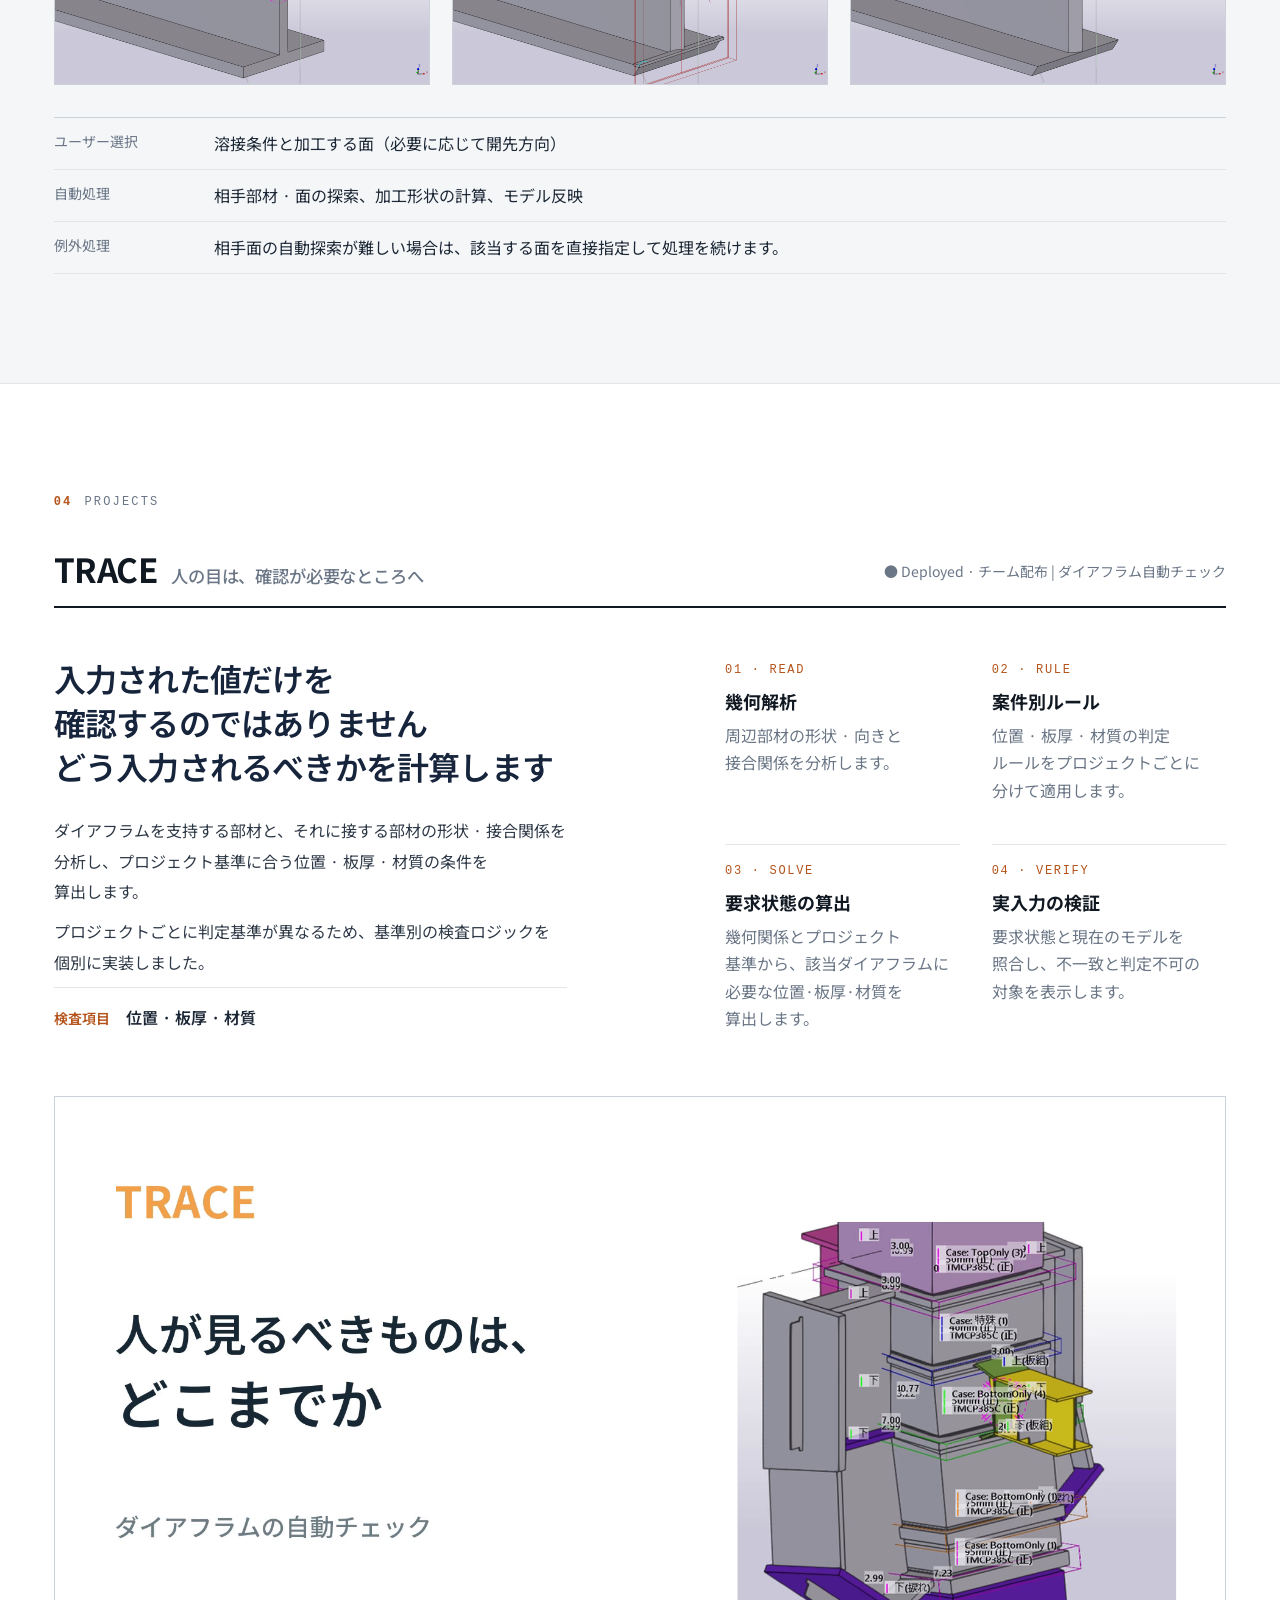
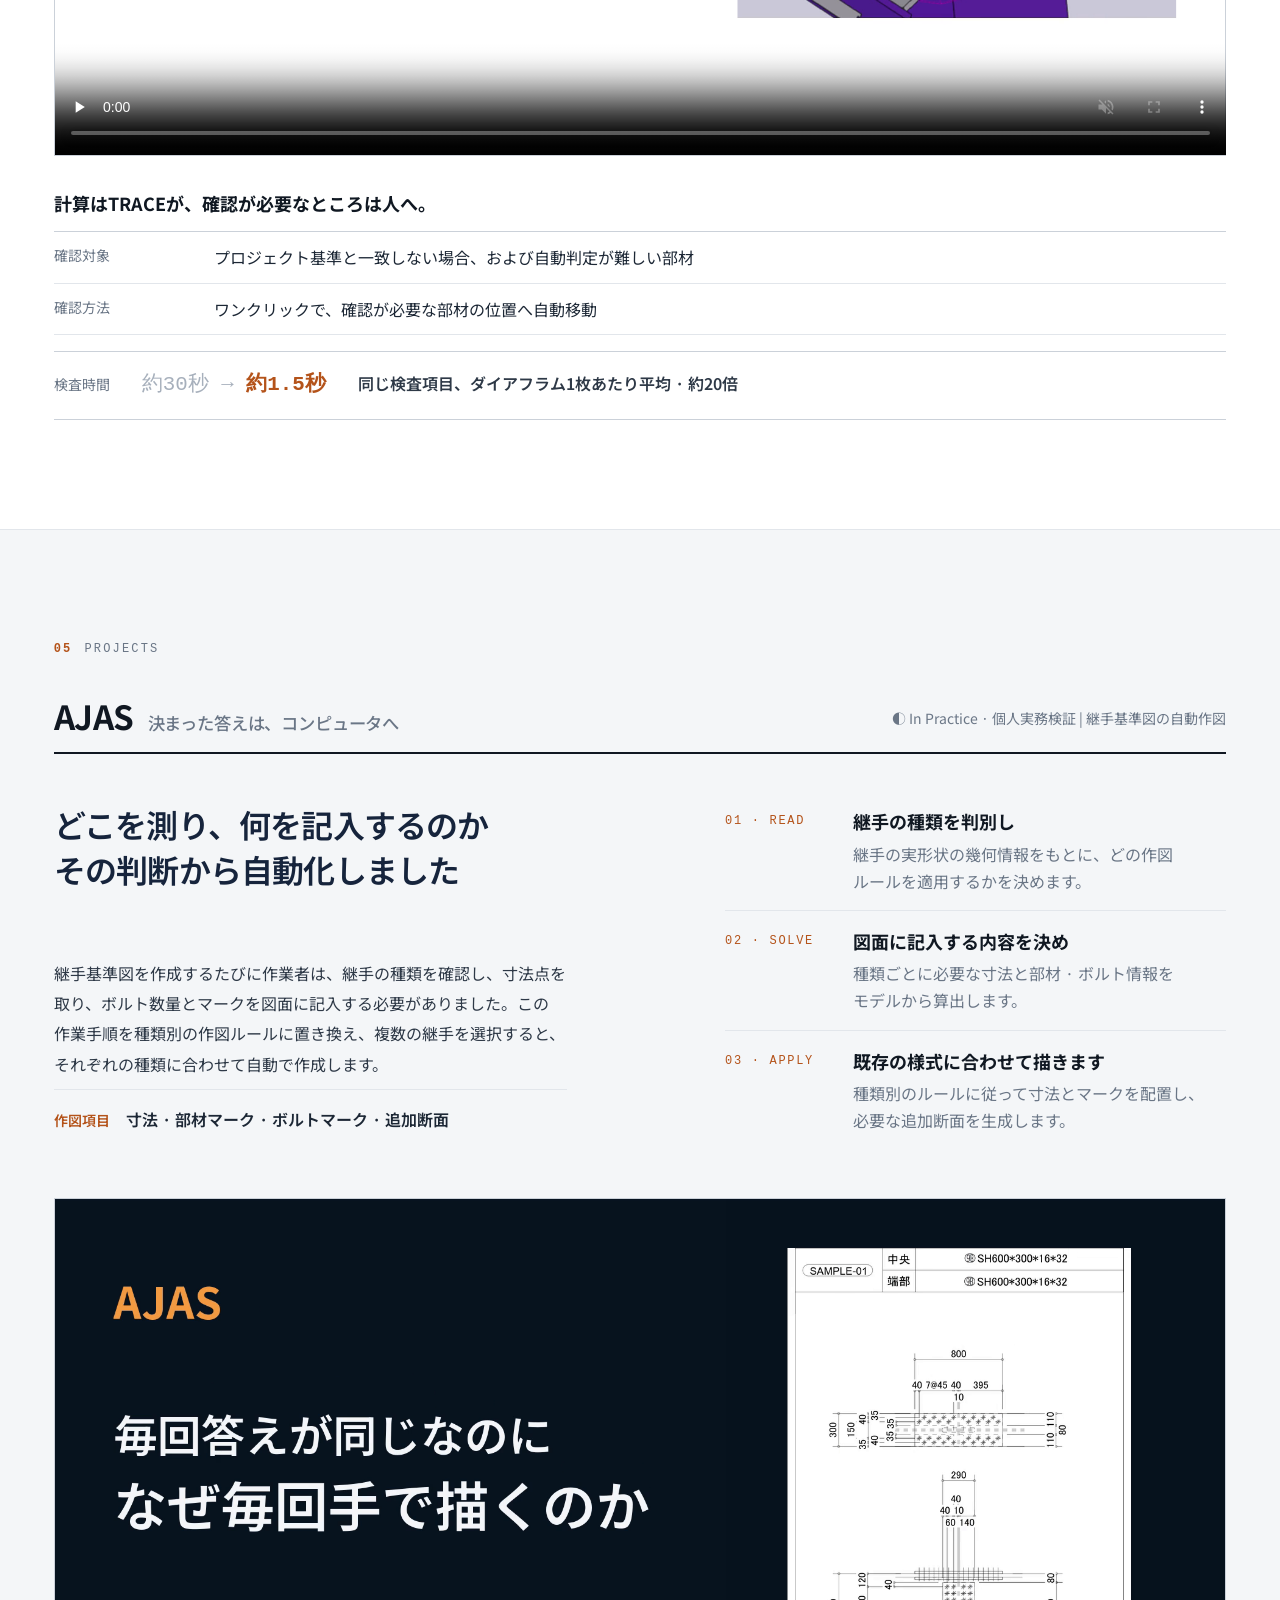
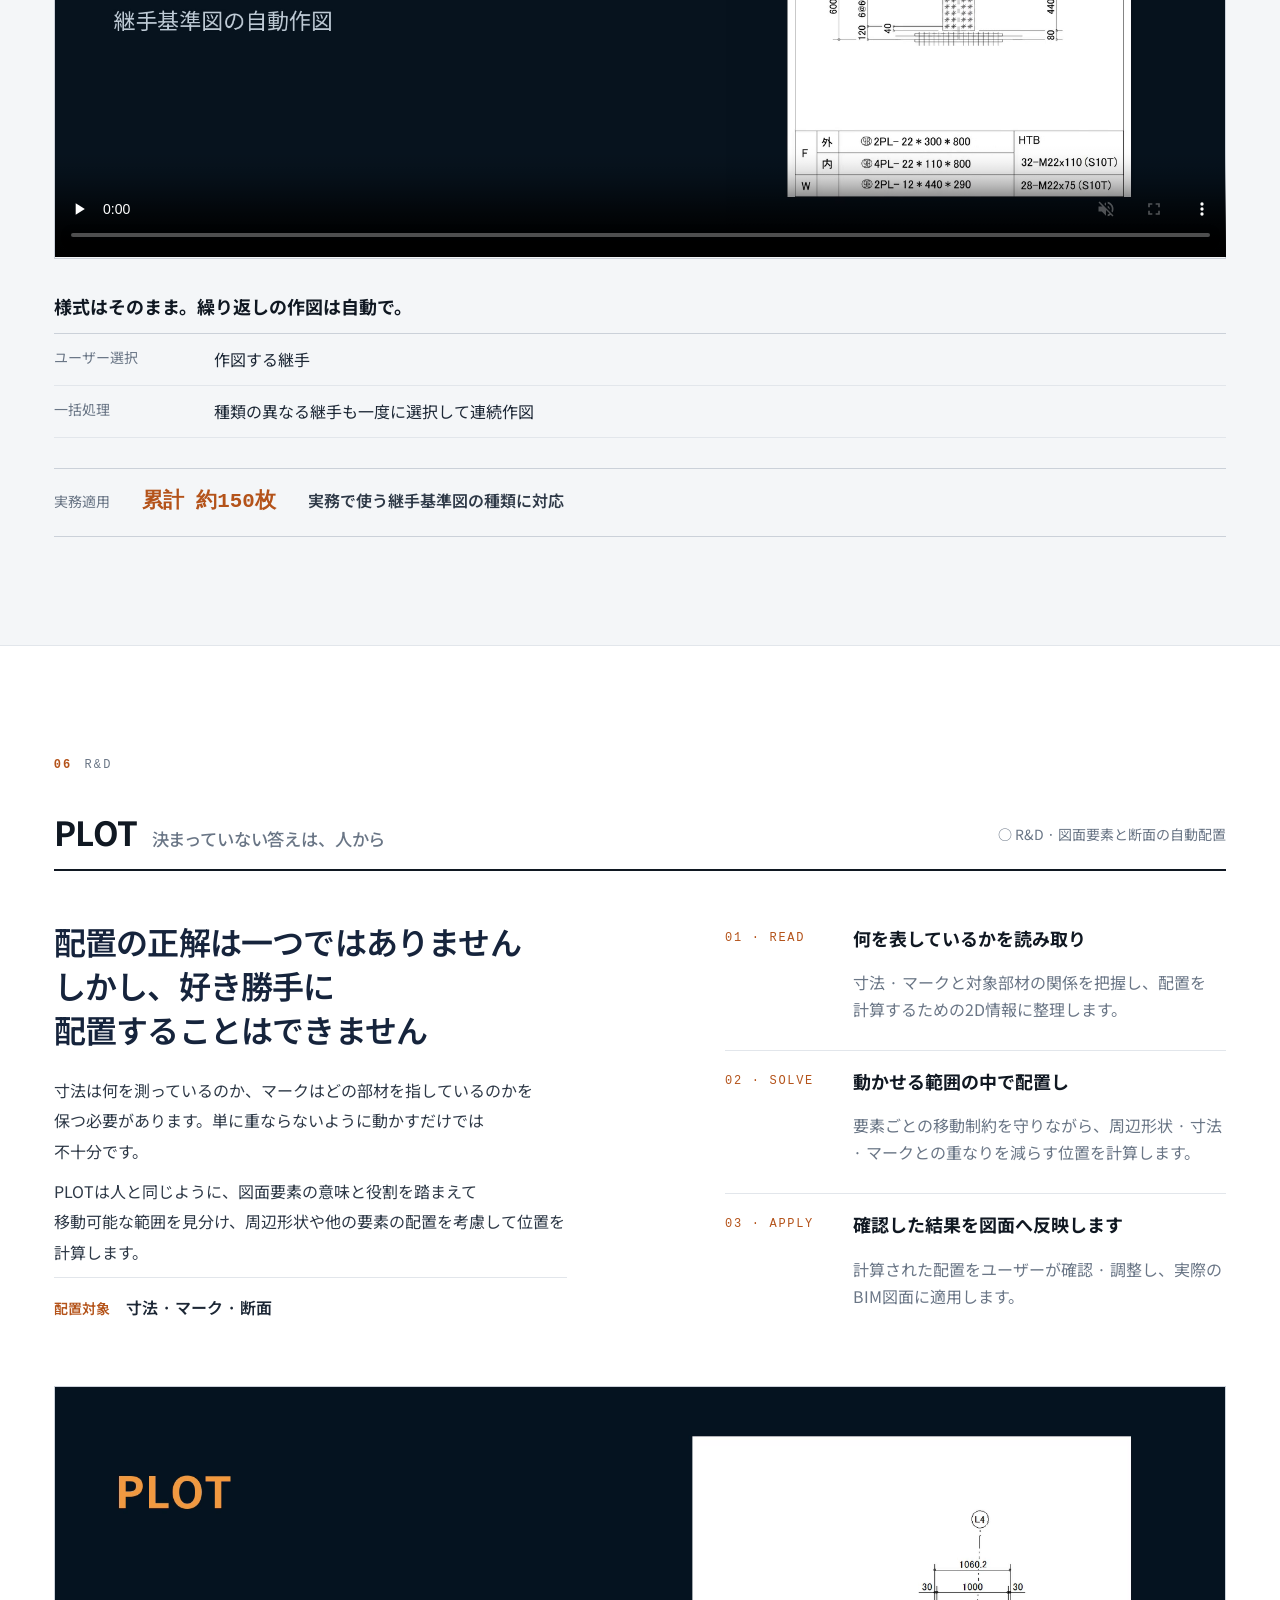
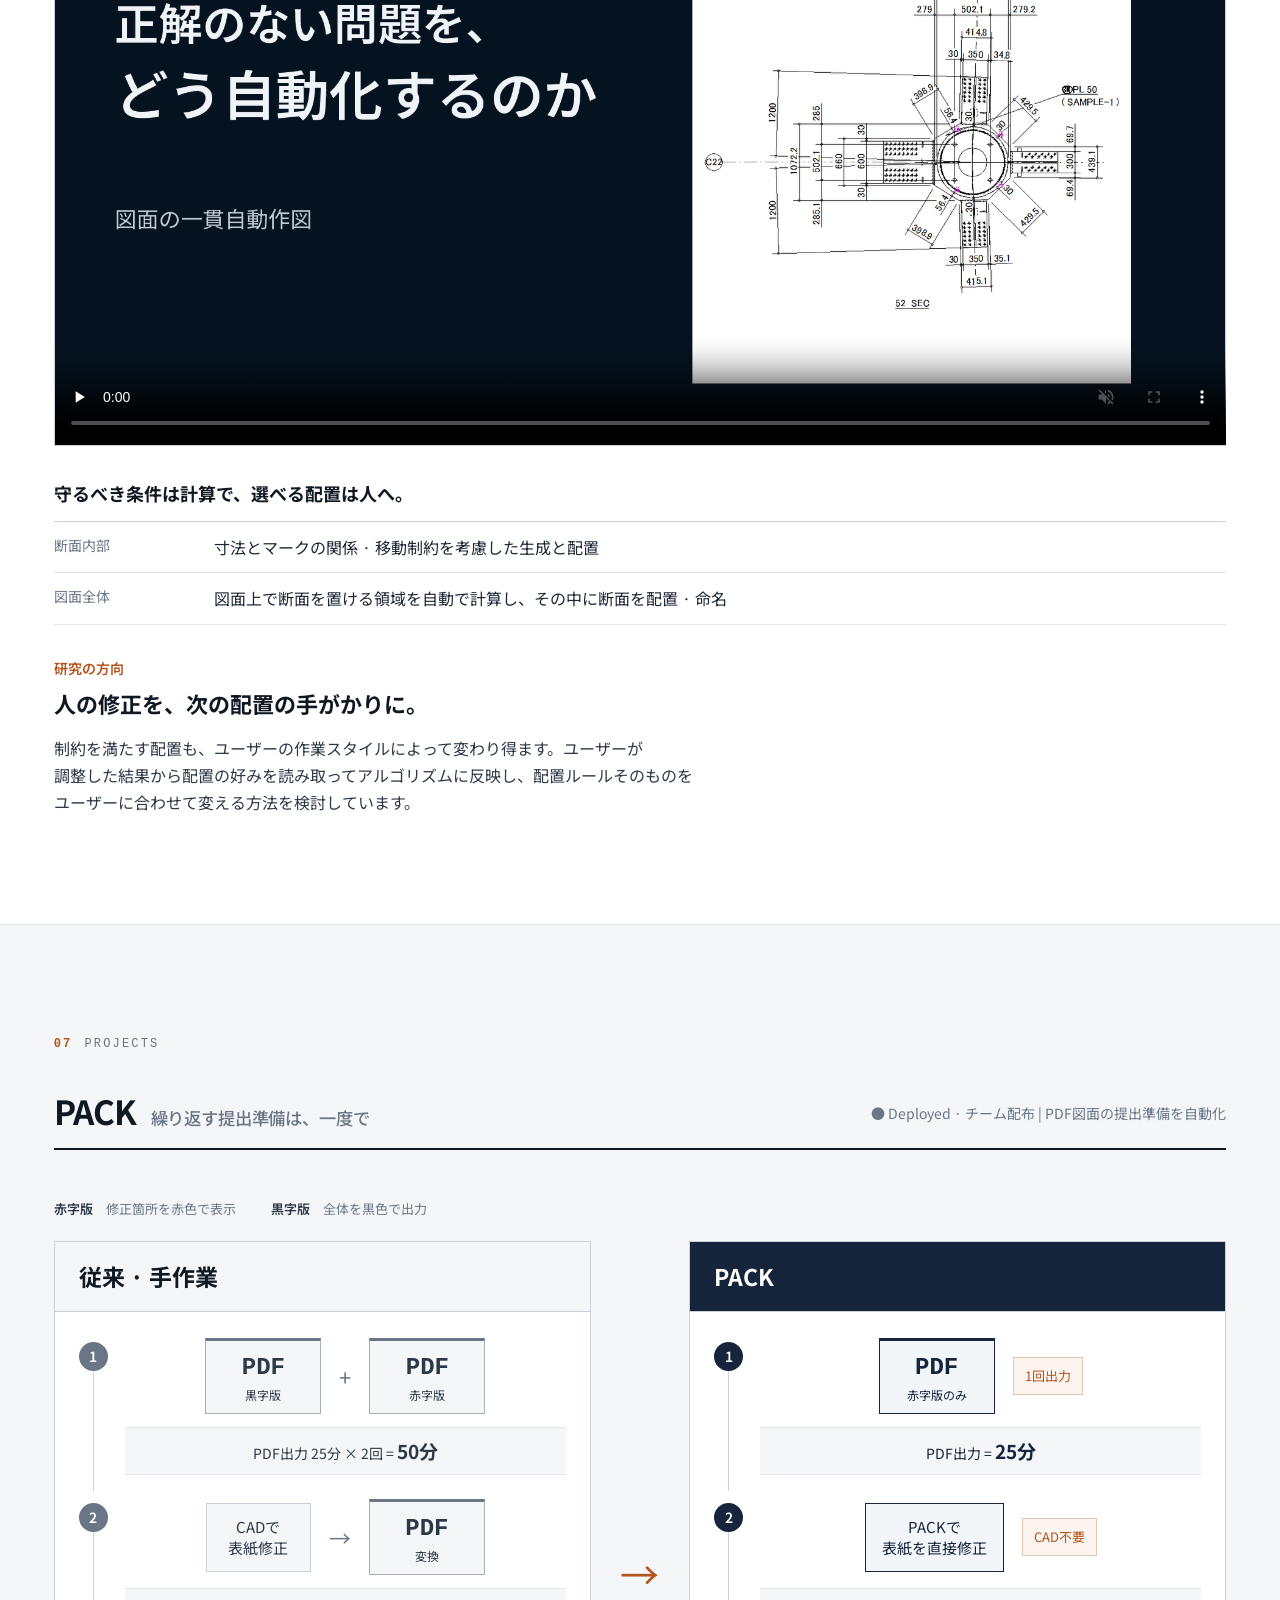
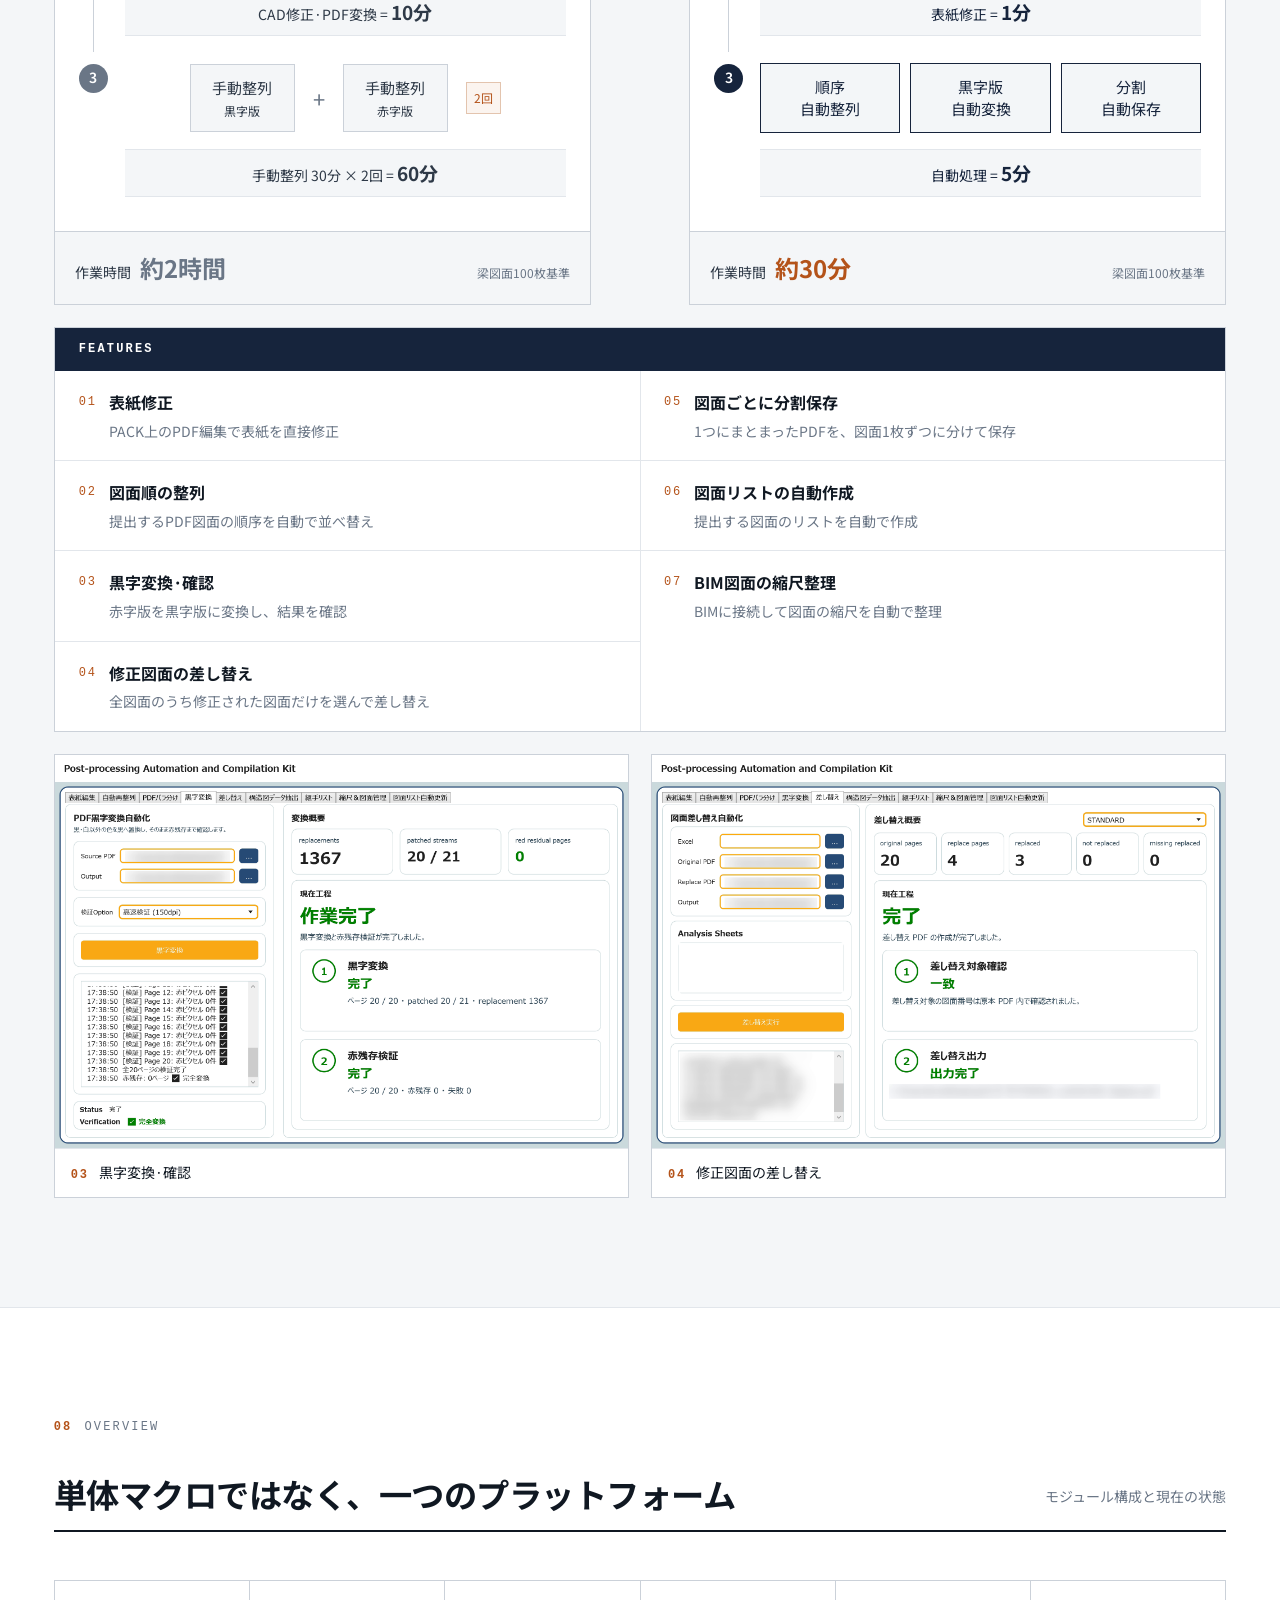
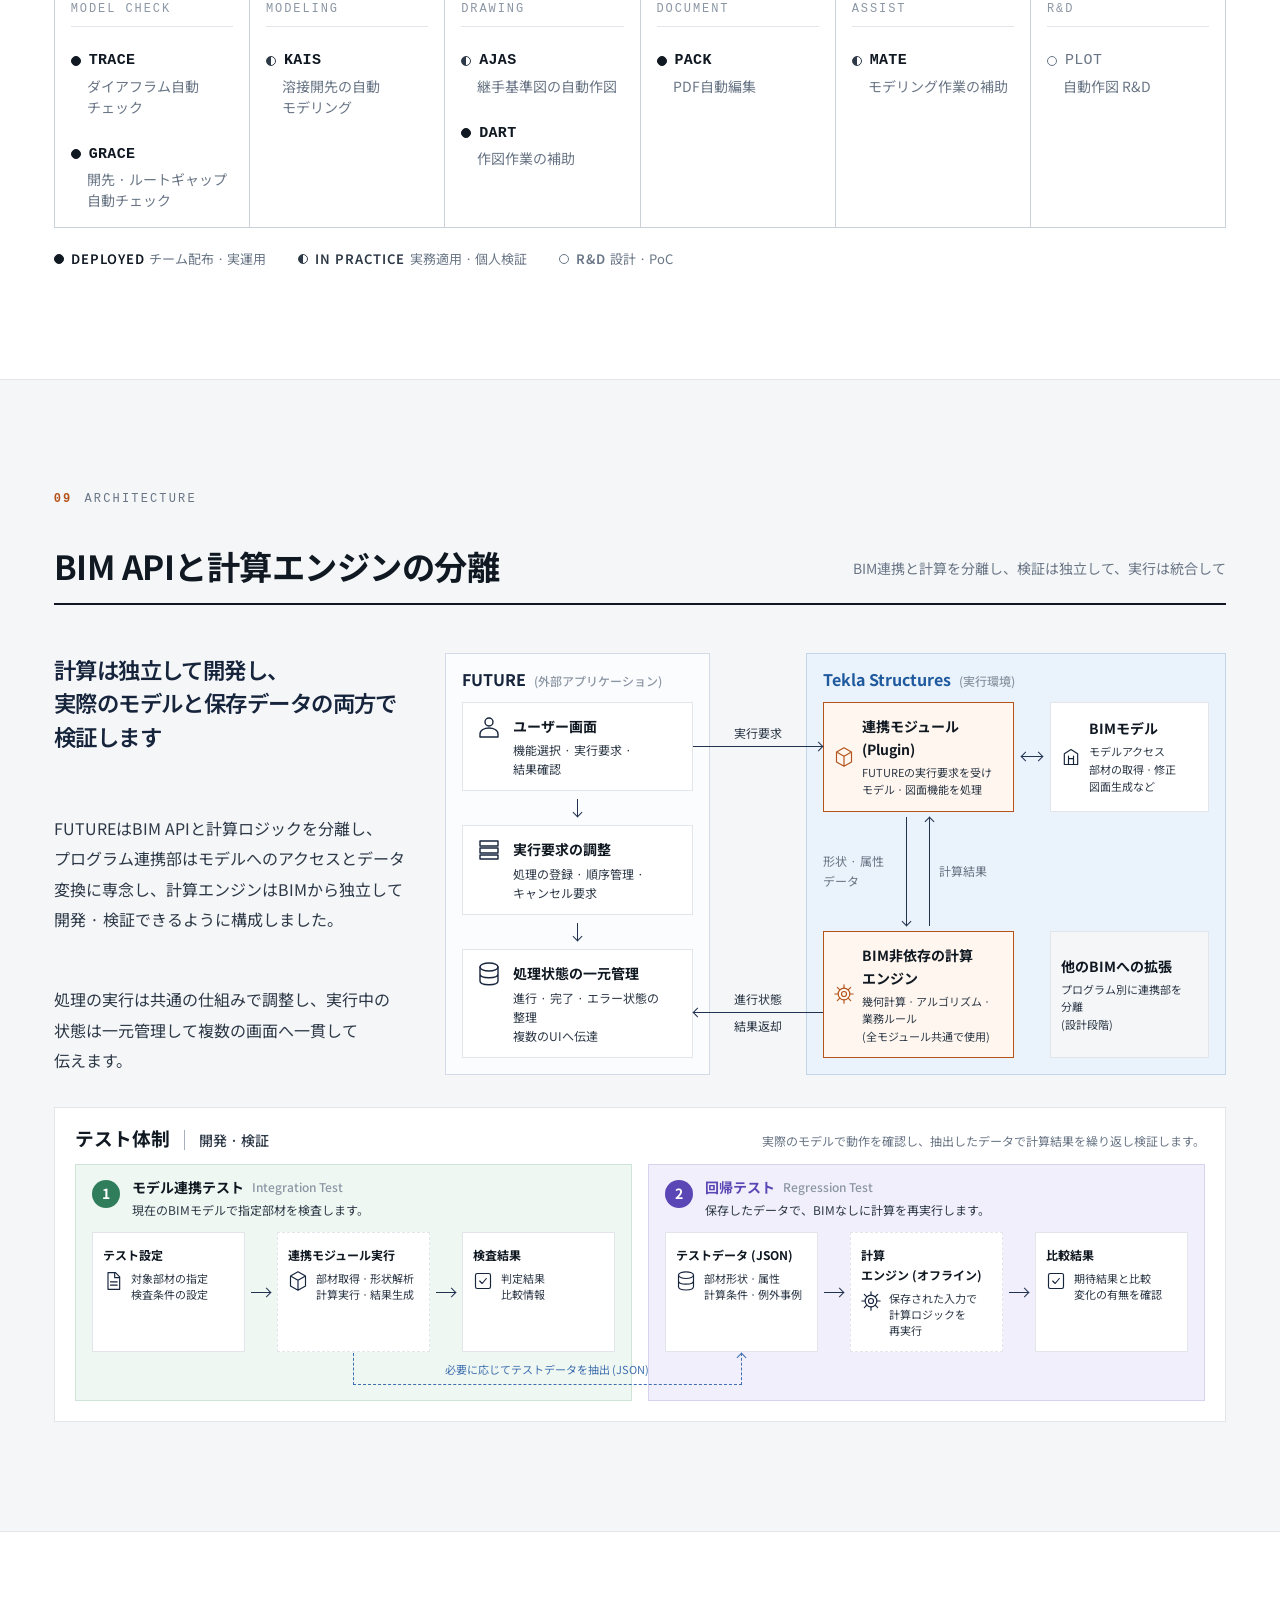
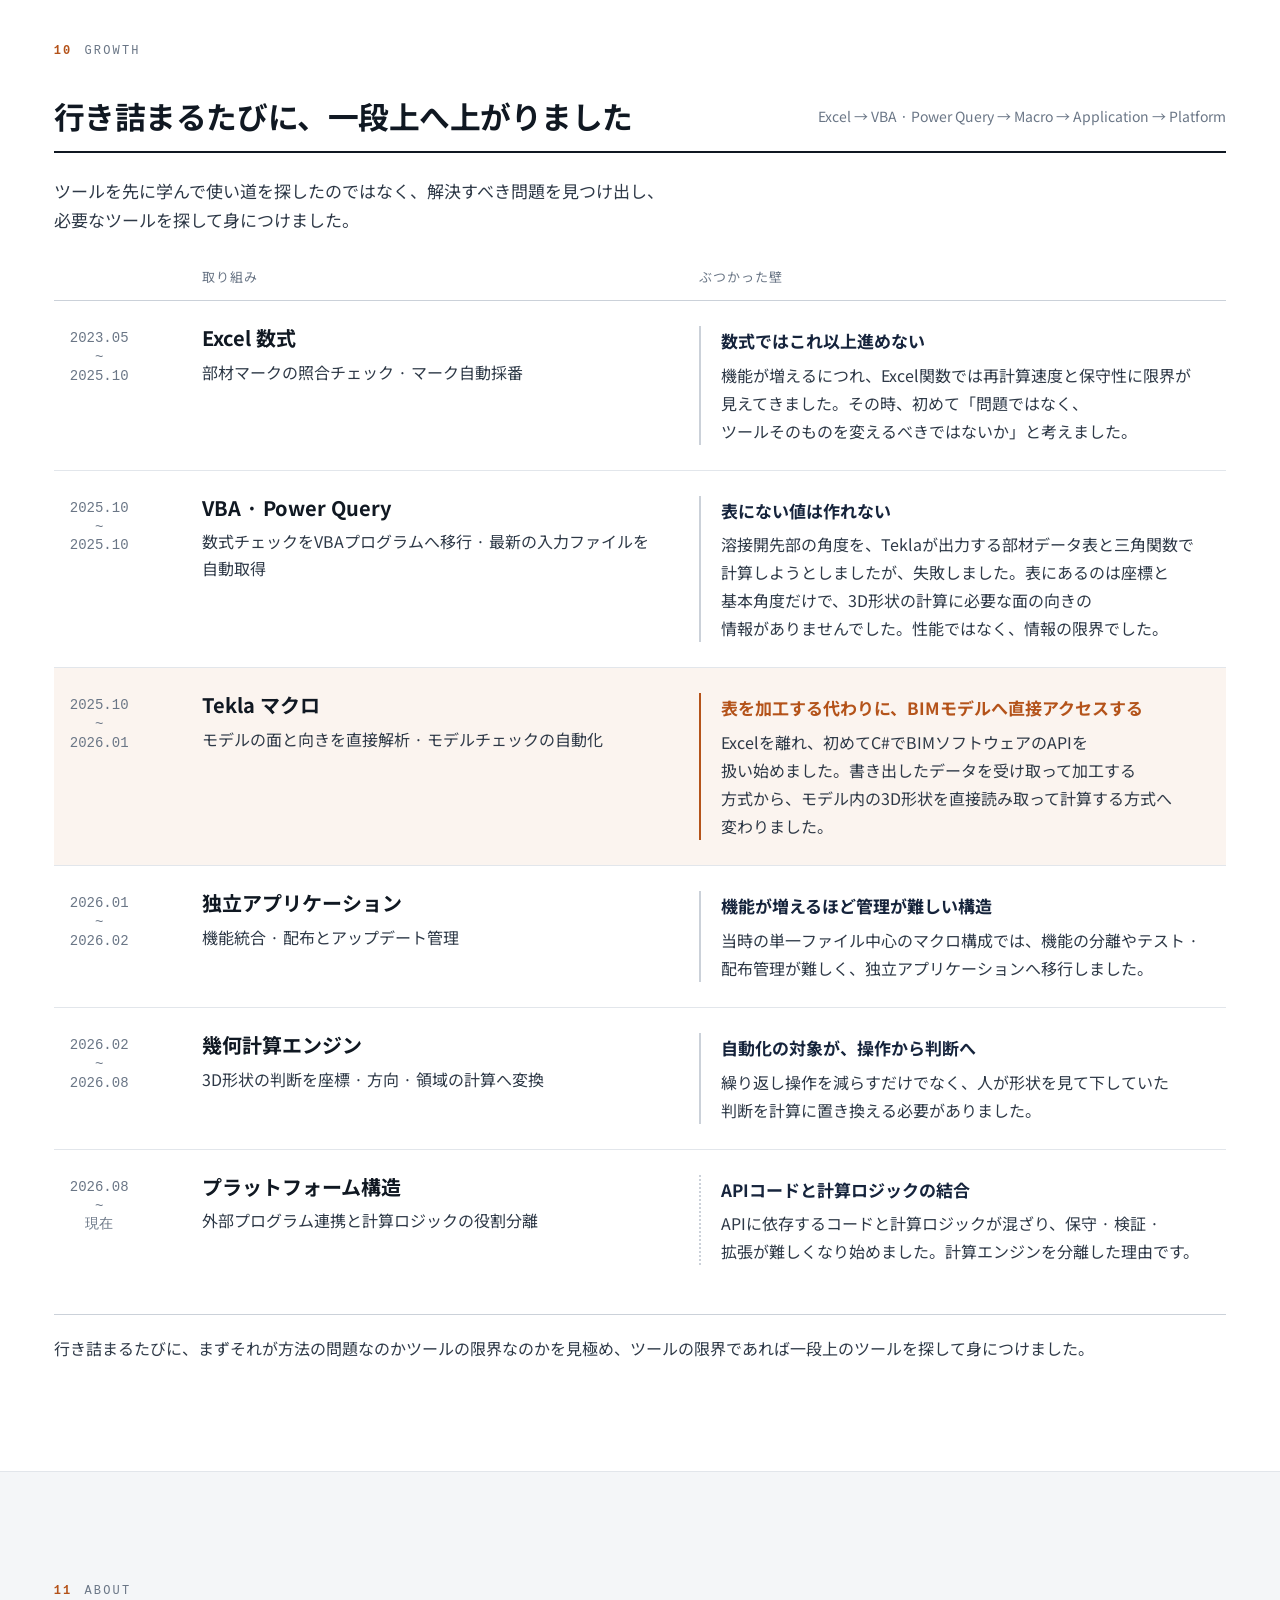
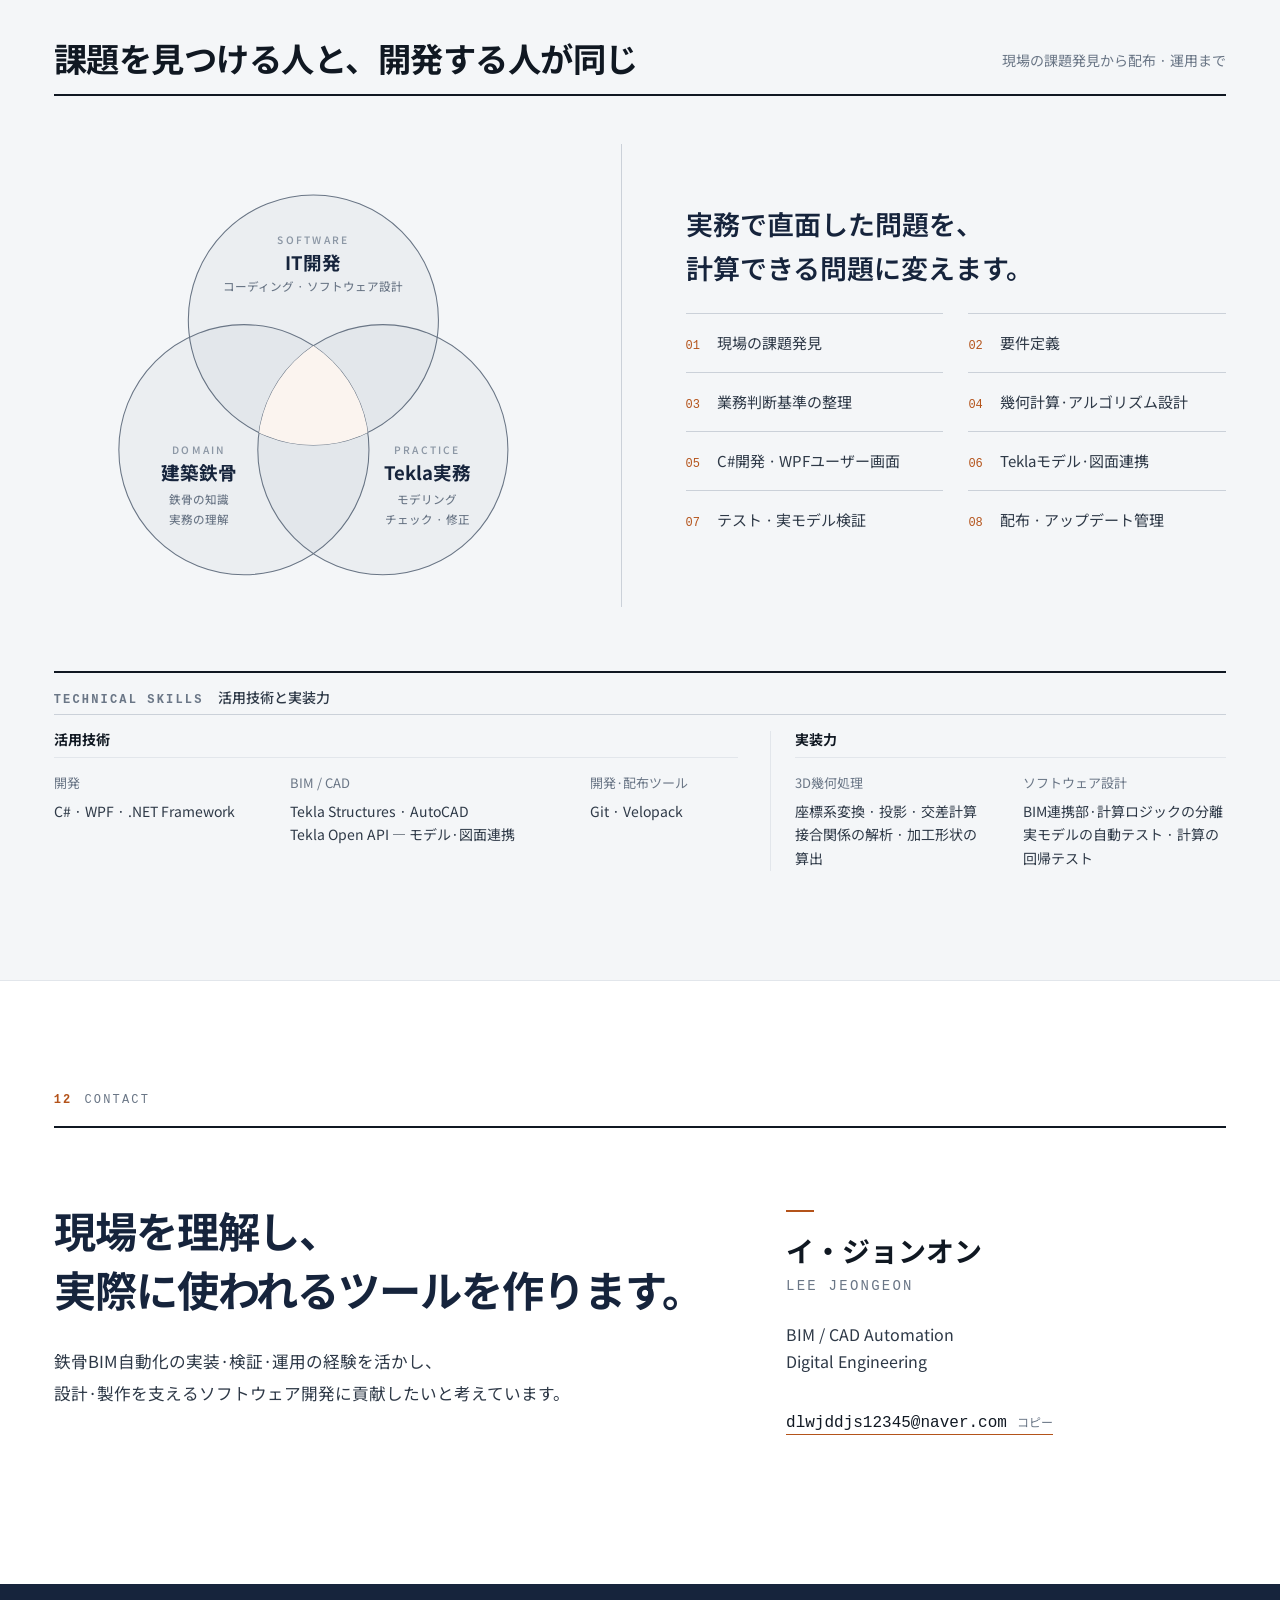
==== commit 2a83652f: "Align architecture/test wording with career docs; PLOT research wording" ====
--- a/jp/index.html
+++ b/jp/index.html
@@ -35,7 +35,7 @@
     
 
   </div>
-</section><section class="section" id="impact"><div class="wrap"><header class="section__head"><div class="section__id"><span class="section__num">02</span><span class="eyebrow">Adoption</span></div><h2 class="section__title">実際の<wbr>利用実績</h2><p class="section__sub">使用義務がなくても、<wbr>実務者が<wbr>自発的に<wbr>繰り返し利用しました。</p></header><div class="impact-numbers"><div><strong>19<span>名</span></strong><h3>実利用者</h3><p>対象<wbr>モデラー約30名のうち</p></div><div><strong>4,562<span>件</span></strong><h3>累計利用<wbr>イベント</h3><p>集計対象: TRACE / DART / PACK</p></div><div><strong>603<span>時間18分</span></strong><h3>累計利用時間</h3><p>ツール<wbr>利用時間 · 運用<wbr>ログ<wbr>基準</p></div></div><p class="feature-statement impact-summary">自ら開発・配布した<wbr>ツールが、<br><wbr>チームの<wbr>実務で <span class="nb">繰り返し使われました</span></p></div></section><section class="section section--panel" id="kais"><div class="wrap"><header class="section__head"><div class="section__id"><span class="section__num">03</span><span class="eyebrow">Projects</span></div><h2 class="section__title">KAIS<span class="section__tagline">立体の<wbr>問題を、<wbr>断面の<wbr>計算へ</span></h2><p class="section__sub">◐ In Practice · 個人実務検証 | 溶接開先の<wbr>自動<wbr>モデリング</p></header><div class="problem-layout kais-idea"><div><p class="feature-statement">人が<wbr>断面を<wbr>見て判断するように、<br><wbr>コンピュータにも<wbr>断面で<br class="m-only"><wbr>計算させました</p><p>部材の<wbr>向きや<wbr>接合条件が<wbr>変わるたびに、<wbr>作業者は<wbr>角ごとに<wbr>断面を<wbr>作成し、<wbr>板厚 · 角度 · 加工位置を<wbr>確認する<wbr>必要がありました。<wbr>複雑な立体をそのまま<wbr>扱う代わりに、<wbr>加工に<wbr>必要な関係が<wbr>現れる<wbr>断面を<wbr>決め、<wbr>その<wbr>上で<wbr>計算するように<wbr>変えました。</p><p class="kais-weld"><span>対応溶接</span>完全溶込み · 部分溶込み · 隅肉</p></div><ol class="kais-steps"><li><span>01 · Read</span><b>3Dで<wbr>関係を<wbr>読み取り</b><p>部材形状と<wbr>面の<wbr>向き、<wbr>相手部材との<wbr>接合関係を<wbr>読み取ります。</p></li><li><span>02 · Solve</span><b>2D断面で<wbr>計算し</b><p>溶接条件に<wbr>合う断面へ<wbr>投影し、<wbr>加工に<wbr>必要な方向と<wbr>交差関係を<wbr>計算します。</p></li><li><span>03 · Apply</span><b>再び<wbr>3Dモデルへ<wbr>反映します</b><p>計算結果を<wbr>立体の<wbr>加工形状に<wbr>変換し、<wbr>実際の<wbr>BIMモデルに<wbr>適用します。</p></li></ol></div><div class="kais-evidence"><figure class="media feedback-video" data-demo="kais-demo"><div class="demo-screen"><img src="/assets/images/kais-poster.svg" width="1600" height="900" alt="KAIS 実装動画"><p class="demo-empty">KAIS 実装動画 · 準備中</p></div></figure><div class="geometry-triptych"><figure><figcaption><b>01 Read</b> 加工前</figcaption><img src="/assets/images/kais-before.png" width="1472" height="822" alt="KAIS BEFORE · 加工前"></figure><figure><figcaption><b>02 Solve</b> 計算の<wbr>可視化</figcaption><img src="/assets/images/kais-debug.png" width="1472" height="822" alt="KAIS GEOMETRY · 計算の可視化"></figure><figure><figcaption><b>03 Apply</b> 加工後</figcaption><img src="/assets/images/kais-after.png" width="1472" height="822" alt="KAIS AFTER · 加工後"></figure></div><dl class="kais-scope"><div><dt>ユーザー<wbr>選択</dt><dd>溶接条件と<wbr>加工する<wbr>面（必要に<wbr>応じて<wbr>開先方向）</dd></div><div><dt>自動処理</dt><dd>相手部材 · 面の<wbr>探索、<wbr>加工形状の<wbr>計算、<wbr>モデル<wbr>反映</dd></div><div><dt>例外処理</dt><dd>相手面の<wbr>自動探索が<wbr>難しい<wbr>場合は、<wbr>該当する<wbr>面を<wbr>直接指定して<wbr>処理を<wbr>続けます。</dd></div></dl></div></div></section><section class="section" id="projects"><div class="wrap"><header class="section__head"><div class="section__id"><span class="section__num">04</span><span class="eyebrow">Projects</span></div><h2 class="section__title">TRACE<span class="section__tagline">人の<wbr>目は、<wbr>確認が<wbr>必要なところへ</span></h2><p class="section__sub">● Deployed · チーム<wbr>配布 | ダイアフラム<wbr>自動<wbr>チェック</p></header><div class="problem-layout kais-idea trace-idea"><div><p class="feature-statement">入力された<wbr>値だけを<br class="m-only"><wbr>確認するのではありません<br><wbr>どう<wbr>入力されるべきかを<br class="m-only"><wbr>計算します</p><p>ダイアフラムを<wbr>支持する<wbr>部材と、<wbr>それに<wbr>接する<wbr>部材の<wbr>形状 · 接合関係を<wbr>分析し、<wbr>プロジェクト<wbr>基準に<wbr>合う位置 · 板厚 · 材質の<wbr>条件を<wbr>算出します。</p><p>プロジェクトごとに<wbr>判定基準が<wbr>異なるため、<wbr>基準別の<wbr>検査<wbr>ロジックを<wbr>個別に<wbr>実装しました。</p><p class="kais-weld"><span>検査項目</span>位置 · 板厚 · 材質</p></div><ol class="kais-steps"><li><span>01 · Read</span><b>幾何解析</b><p>周辺部材の<wbr>形状 · 向きと<wbr>接合関係を<wbr>分析します。</p></li><li><span>02 · Rule</span><b>案件別<wbr>ルール</b><p>位置 · 板厚 · 材質の<wbr>判定<wbr>ルールを<wbr>プロジェクトごとに<wbr>分けて<wbr>適用します。</p></li><li><span>03 · Solve</span><b>要求状態の<wbr>算出</b><p>幾何関係と<wbr>プロジェクト<wbr>基準から、<wbr>該当<wbr>ダイアフラムに<wbr>必要な位置·板厚·材質を<wbr>算出します。</p></li><li><span>04 · Verify</span><b>実入力の<wbr>検証</b><p>要求状態と<wbr>現在の<wbr>モデルを<wbr>照合し、<wbr>不一致と<wbr>判定不可の<wbr>対象を<wbr>表示します。</p></li></ol></div><figure class="media demo-large" data-demo="trace-demo"><div class="demo-screen"><img src="/assets/images/trace-poster.svg" width="1600" height="900" alt="TRACE 実装動画"><p class="demo-empty">TRACE 実装動画 · 準備中</p></div></figure><div class="trace-result"><p class="trace-bridge">計算は<wbr>TRACEが、<wbr>確認が<wbr>必要なところは<wbr>人へ。</p><dl class="kais-scope"><div><dt>確認対象</dt><dd>プロジェクト<wbr>基準と<wbr>一致しない<wbr>場合、<wbr>および<wbr>自動判定が<wbr>難しい<wbr>部材</dd></div><div><dt>確認方法</dt><dd>ワンクリックで、<wbr>確認が<wbr>必要な部材の<wbr>位置へ<wbr>自動移動</dd></div></dl></div><div class="metricbar"><span class="metricbar__k">検査時間</span><span class="metricbar__v"><del>約30秒</del> <em>→</em> <b>約1.5秒</b></span><span class="metricbar__v metricbar__v--text">同じ検査項目、<wbr>ダイアフラム1枚あたり<wbr>平均 · 約20倍</span></div></div></section><section class="section section--panel" id="ajas"><div class="wrap"><header class="section__head"><div class="section__id"><span class="section__num">05</span><span class="eyebrow">Projects</span></div><h2 class="section__title">AJAS<span class="section__tagline">決まった<wbr>答えは、<wbr>コンピュータへ</span></h2><p class="section__sub">◐ In Practice · 個人実務検証 | 継手基準図の<wbr>自動作図</p></header><div class="problem-layout kais-idea ajas-idea"><div><p class="feature-statement">どこを<wbr>測り、<wbr>何を<wbr>記入するのか<br><wbr>その<wbr>判断から<br class="m-only"><wbr>自動化しました</p><p>継手基準図を<wbr>作成するたびに<wbr>作業者は、<wbr>継手の<wbr>種類を<wbr>確認し、<wbr>寸法点を<wbr>取り、<wbr>ボルト<wbr>数量と<wbr>マークを<wbr>図面に<wbr>記入する<wbr>必要がありました。<wbr>この<wbr>作業手順を<wbr>種類別の<wbr>作図<wbr>ルールに<wbr>置き換え、<wbr>複数の<wbr>継手を<wbr>選択すると、<wbr>それぞれの<wbr>種類に<wbr>合わせて<wbr>自動で<wbr>作成します。</p><p class="kais-weld"><span>作図項目</span>寸法 · 部材<wbr>マーク · ボルトマーク · 追加断面</p></div><ol class="kais-steps"><li><span>01 · Read</span><b>継手の<wbr>種類を<wbr>判別し</b><p>継手の<wbr>実形状の<wbr>幾何情報をもとに、<wbr>どの<wbr>作図<wbr>ルールを<wbr>適用するかを<wbr>決めます。</p></li><li><span>02 · Solve</span><b>図面に<wbr>記入する<wbr>内容を<wbr>決め</b><p>種類ごとに<wbr>必要な寸法と<wbr>部材 · ボルト<wbr>情報を<wbr>モデルから<wbr>算出します。</p></li><li><span>03 · Apply</span><b>既存の<wbr>様式に<wbr>合わせて<wbr>描きます</b><p>種類別の<wbr>ルールに<wbr>従って<wbr>寸法と<wbr>マークを<wbr>配置し、<wbr>必要な追加断面を<wbr>生成します。</p></li></ol></div><figure class="media demo-large" data-demo="ajas-demo"><div class="demo-screen"><img src="/assets/images/ajas-after.svg" width="1600" height="1000" alt="AJAS 実装動画"><p class="demo-empty">AJAS 実装動画 · 準備中</p></div></figure><div class="trace-result"><p class="trace-bridge">様式はそのまま。<wbr>繰り返しの<wbr>作図は<wbr>自動で。</p><dl class="kais-scope"><div><dt>ユーザー<wbr>選択</dt><dd>作図する<wbr>継手</dd></div><div><dt>一括処理</dt><dd>種類の<wbr>異なる<wbr>継手も<wbr>一度に<wbr>選択して<wbr>連続作図</dd></div></dl></div><div class="metricbar"><span class="metricbar__k">実務適用</span><span class="metricbar__v"><b>累計 約150枚</b></span><span class="metricbar__v metricbar__v--text">実務で<wbr>使う継手基準図の<wbr>種類に<wbr>対応</span></div></div></section><section class="section" id="rnd"><div class="wrap"><header class="section__head"><div class="section__id"><span class="section__num">06</span><span class="eyebrow">R&D</span></div><h2 class="section__title">PLOT<span class="section__tagline">決まっていない<wbr>答えは、<wbr>人から</span></h2><p class="section__sub">○ R&D · 図面要素と<wbr>断面の<wbr>自動配置</p></header><div class="problem-layout kais-idea plot-idea"><div><p class="feature-statement">配置の<wbr>正解は<wbr>一つではありません<br><wbr>しかし、<wbr>好き勝手に<br class="m-only"><wbr>配置することはできません</p><p>寸法は<wbr>何を<wbr>測っているのか、<wbr>マークはどの<wbr>部材を<wbr>指しているのかを<wbr>保つ必要があります。<wbr>単に<wbr>重ならないように<wbr>動かすだけでは<wbr>不十分です。</p><p>PLOTは<wbr>人と<wbr>同じように、<wbr>図面要素の<wbr>意味と<wbr>役割を<wbr>踏まえて<wbr>移動可能な範囲を<wbr>見分け、<wbr>周辺形状や<wbr>他の<wbr>要素の<wbr>配置を<wbr>考慮して<wbr>位置を<wbr>計算します。</p><p class="kais-weld"><span>配置対象</span>寸法 · マーク · 断面</p></div><ol class="kais-steps"><li><span>01 · Read</span><b>何を<wbr>表しているかを<wbr>読み取り</b><p>寸法 · マークと<wbr>対象部材の<wbr>関係を<wbr>把握し、<wbr>配置を<wbr>計算するための<wbr>2D情報に<wbr>整理します。</p></li><li><span>02 · Solve</span><b>動かせる<wbr>範囲の<wbr>中で<wbr>配置し</b><p>要素ごとの<wbr>移動制約を<wbr>守りながら、<wbr>周辺形状 · 寸法 · マークとの<wbr>重なりを<wbr>減らす<wbr>位置を<wbr>計算します。</p></li><li><span>03 · Apply</span><b>確認した<wbr>結果を<wbr>図面へ<wbr>反映します</b><p>計算された<wbr>配置を<wbr>ユーザーが<wbr>確認 · 調整し、<wbr>実際の<wbr>BIM図面に<wbr>適用します。</p></li></ol></div><figure class="media demo-large" data-demo="plot-demo"><div class="demo-screen"><img src="/assets/images/plot-demo-ko-poster.png" width="1920" height="1080" alt="PLOT 実装動画"><p class="demo-empty">PLOT 実装動画 · 準備中</p></div></figure><div class="trace-result"><p class="trace-bridge">守るべき<wbr>条件は<wbr>計算で、<wbr>選べる<wbr>配置は<wbr>人へ。</p><dl class="kais-scope"><div><dt>断面内部</dt><dd>寸法と<wbr>マークの<wbr>関係 · 移動制約を<wbr>考慮した<wbr>生成と<wbr>配置</dd></div><div><dt>図面全体</dt><dd>図面上で<wbr>断面を<wbr>置ける<wbr>領域を<wbr>自動で<wbr>計算し、<wbr>その<wbr>中に<wbr>断面を<wbr>配置 · 命名</dd></div></dl></div><div class="project-details plot-details"><div><h3><small>研究の<wbr>方向</small>人の<wbr>修正を、<wbr>次の<wbr>配置の<wbr>手がかりに。</h3><p>制約を<wbr>満たす<wbr>配置も、<wbr>ユーザーの<wbr>作業<wbr>スタイルによって<wbr>変わり<wbr>得ます。<wbr>ユーザーが<wbr>調整した<wbr>結果から<wbr>配置の<wbr>好みを<wbr>読み取って<wbr>アルゴリズムに<wbr>反映し、<wbr>配置<wbr>ルールそのものを<wbr>ユーザーに<wbr>合わせて<wbr>変える<wbr>方法を<wbr>研究しています。</p></div></div></div></section><section class="section section--panel" id="pack"><div class="wrap"><header class="section__head"><div class="section__id"><span class="section__num">07</span><span class="eyebrow">Projects</span></div><h2 class="section__title">PACK<span class="section__tagline">繰り返す提出準備は、<wbr>一度で</span></h2><p class="section__sub">● Deployed · チーム<wbr>配布 | PDF図面の<wbr>提出準備を<wbr>自動化</p></header><p class="pack-editions"><span><b>赤字版</b> 修正箇所を<wbr>赤色で<wbr>表示</span><span><b>黒字版</b> 全体を<wbr>黒色で<wbr>出力</span></p><div class="pack-visual"><article class="pack-lane manual"><h3>従来 · 手作業</h3><ol><li><span class="pack-number">1</span><div class="pack-stage"><div class="pack-objects"><div class="paper-node"><b>PDF</b><span>黒字版</span></div><span class="pack-plus">+</span><div class="paper-node"><b>PDF</b><span>赤字版</span></div></div><p class="pack-timing">PDF出力 25分 × 2回 = <b>50分</b></p></div></li><li><span class="pack-number">2</span><div class="pack-stage"><div class="pack-objects"><div class="process-node">CADで<br><wbr>表紙修正</div><span class="pack-plus">→</span><div class="paper-node"><b>PDF</b><span>変換</span></div></div><p class="pack-timing">CAD修正·PDF変換 = <b>10分</b></p></div></li><li><span class="pack-number">3</span><div class="pack-stage"><div class="pack-objects"><div class="process-node">手動整列<span>黒字版</span></div><span class="pack-plus">+</span><div class="process-node">手動整列<span>赤字版</span></div><span class="repeat-count">2回</span></div><p class="pack-timing">手動整列 30分 × 2回 = <b>60分</b></p></div></li></ol><p class="lane-total">作業時間 <b>約2時間</b><span>梁図面100枚基準</span></p></article><div class="pack-transition" aria-hidden="true"><span>→</span></div><article class="pack-lane automated"><h3>PACK</h3><ol><li><span class="pack-number">1</span><div class="pack-stage"><div class="pack-objects"><div class="paper-node"><b>PDF</b><span>赤字版のみ</span></div><span class="pack-flag">1回出力</span></div><p class="pack-timing">PDF出力 = <b>25分</b></p></div></li><li><span class="pack-number">2</span><div class="pack-stage"><div class="pack-objects"><div class="process-node">PACKで<br><wbr>表紙を<wbr>直接修正</div><span class="pack-flag">CAD不要</span></div><p class="pack-timing">表紙修正 = <b>1分</b></p></div></li><li><span class="pack-number">3</span><div class="pack-stage"><div class="pack-objects compact"><div class="process-node">順序<br><wbr>自動整列</div><div class="process-node">黒字版<br><wbr>自動変換</div><div class="process-node">分割<br><wbr>自動保存</div></div><p class="pack-timing">自動処理 = <b>5分</b></p></div></li></ol><p class="lane-total">作業時間 <b>約30分</b><span>梁図面100枚基準</span></p></article></div><div class="pack-features"><h3>Features</h3><ol><li><span>01</span><b>表紙修正</b><p>PACK上の<wbr>PDF編集で<wbr>表紙を<wbr>直接修正</p></li><li><span>02</span><b>図面順の<wbr>整列</b><p>提出する<wbr>PDF図面の<wbr>順序を<wbr>自動で<wbr>並べ替え</p></li><li><span>03</span><b>黒字変換·確認</b><p>赤字版を<wbr>黒字版に<wbr>変換し、<wbr>結果を<wbr>確認</p></li><li><span>04</span><b>修正図面の<wbr>差し替え</b><p>全図面のうち<wbr>修正された<wbr>図面だけを<wbr>選んで<wbr>差し替え</p></li><li><span>05</span><b>図面ごとに<wbr>分割保存</b><p>1つにまとまった<wbr>PDFを、<wbr>図面1枚ずつに<wbr>分けて<wbr>保存</p></li><li><span>06</span><b>図面<wbr>リストの<wbr>自動作成</b><p>提出する<wbr>図面の<wbr>リストを<wbr>自動で<wbr>作成</p></li><li><span>07</span><b>BIM図面の<wbr>縮尺整理</b><p>BIMに<wbr>接続して<wbr>図面の<wbr>縮尺を<wbr>自動で<wbr>整理</p></li></ol></div><div class="pack-screens"><figure><img src="/assets/images/pack-screen-black.png" width="2040" height="1400" loading="lazy" alt="PACK 黒字変換·確認画面"><figcaption><b>03</b>黒字変換·確認</figcaption></figure><figure><img src="/assets/images/pack-screen-replace.png" width="2040" height="1400" loading="lazy" alt="PACK 修正図面の差し替え画面"><figcaption><b>04</b>修正図面の<wbr>差し替え</figcaption></figure></div></div></section><section class="section" id="overview">
+</section><section class="section" id="impact"><div class="wrap"><header class="section__head"><div class="section__id"><span class="section__num">02</span><span class="eyebrow">Adoption</span></div><h2 class="section__title">実際の<wbr>利用実績</h2><p class="section__sub">使用義務がなくても、<wbr>実務者が<wbr>自発的に<wbr>繰り返し利用しました。</p></header><div class="impact-numbers"><div><strong>19<span>名</span></strong><h3>実利用者</h3><p>対象<wbr>モデラー約30名のうち</p></div><div><strong>4,562<span>件</span></strong><h3>累計利用<wbr>イベント</h3><p>集計対象: TRACE / DART / PACK</p></div><div><strong>603<span>時間18分</span></strong><h3>累計利用時間</h3><p>ツール<wbr>利用時間 · 運用<wbr>ログ<wbr>基準</p></div></div><p class="feature-statement impact-summary">自ら開発・配布した<wbr>ツールが、<br><wbr>チームの<wbr>実務で <span class="nb">繰り返し使われました</span></p></div></section><section class="section section--panel" id="kais"><div class="wrap"><header class="section__head"><div class="section__id"><span class="section__num">03</span><span class="eyebrow">Projects</span></div><h2 class="section__title">KAIS<span class="section__tagline">立体の<wbr>問題を、<wbr>断面の<wbr>計算へ</span></h2><p class="section__sub">◐ In Practice · 個人実務検証 | 溶接開先の<wbr>自動<wbr>モデリング</p></header><div class="problem-layout kais-idea"><div><p class="feature-statement">人が<wbr>断面を<wbr>見て判断するように、<br><wbr>コンピュータにも<wbr>断面で<br class="m-only"><wbr>計算させました</p><p>部材の<wbr>向きや<wbr>接合条件が<wbr>変わるたびに、<wbr>作業者は<wbr>角ごとに<wbr>断面を<wbr>作成し、<wbr>板厚 · 角度 · 加工位置を<wbr>確認する<wbr>必要がありました。<wbr>複雑な立体をそのまま<wbr>扱う代わりに、<wbr>加工に<wbr>必要な関係が<wbr>現れる<wbr>断面を<wbr>決め、<wbr>その<wbr>上で<wbr>計算するように<wbr>変えました。</p><p class="kais-weld"><span>対応溶接</span>完全溶込み · 部分溶込み · 隅肉</p></div><ol class="kais-steps"><li><span>01 · Read</span><b>3Dで<wbr>関係を<wbr>読み取り</b><p>部材形状と<wbr>面の<wbr>向き、<wbr>相手部材との<wbr>接合関係を<wbr>読み取ります。</p></li><li><span>02 · Solve</span><b>2D断面で<wbr>計算し</b><p>溶接条件に<wbr>合う断面へ<wbr>投影し、<wbr>加工に<wbr>必要な方向と<wbr>交差関係を<wbr>計算します。</p></li><li><span>03 · Apply</span><b>再び<wbr>3Dモデルへ<wbr>反映します</b><p>計算結果を<wbr>立体の<wbr>加工形状に<wbr>変換し、<wbr>実際の<wbr>BIMモデルに<wbr>適用します。</p></li></ol></div><div class="kais-evidence"><figure class="media feedback-video" data-demo="kais-demo"><div class="demo-screen"><img src="/assets/images/kais-poster.svg" width="1600" height="900" alt="KAIS 実装動画"><p class="demo-empty">KAIS 実装動画 · 準備中</p></div></figure><div class="geometry-triptych"><figure><figcaption><b>01 Read</b> 加工前</figcaption><img src="/assets/images/kais-before.png" width="1472" height="822" alt="KAIS BEFORE · 加工前"></figure><figure><figcaption><b>02 Solve</b> 計算の<wbr>可視化</figcaption><img src="/assets/images/kais-debug.png" width="1472" height="822" alt="KAIS GEOMETRY · 計算の可視化"></figure><figure><figcaption><b>03 Apply</b> 加工後</figcaption><img src="/assets/images/kais-after.png" width="1472" height="822" alt="KAIS AFTER · 加工後"></figure></div><dl class="kais-scope"><div><dt>ユーザー<wbr>選択</dt><dd>溶接条件と<wbr>加工する<wbr>面（必要に<wbr>応じて<wbr>開先方向）</dd></div><div><dt>自動処理</dt><dd>相手部材 · 面の<wbr>探索、<wbr>加工形状の<wbr>計算、<wbr>モデル<wbr>反映</dd></div><div><dt>例外処理</dt><dd>相手面の<wbr>自動探索が<wbr>難しい<wbr>場合は、<wbr>該当する<wbr>面を<wbr>直接指定して<wbr>処理を<wbr>続けます。</dd></div></dl></div></div></section><section class="section" id="projects"><div class="wrap"><header class="section__head"><div class="section__id"><span class="section__num">04</span><span class="eyebrow">Projects</span></div><h2 class="section__title">TRACE<span class="section__tagline">人の<wbr>目は、<wbr>確認が<wbr>必要なところへ</span></h2><p class="section__sub">● Deployed · チーム<wbr>配布 | ダイアフラム<wbr>自動<wbr>チェック</p></header><div class="problem-layout kais-idea trace-idea"><div><p class="feature-statement">入力された<wbr>値だけを<br class="m-only"><wbr>確認するのではありません<br><wbr>どう<wbr>入力されるべきかを<br class="m-only"><wbr>計算します</p><p>ダイアフラムを<wbr>支持する<wbr>部材と、<wbr>それに<wbr>接する<wbr>部材の<wbr>形状 · 接合関係を<wbr>分析し、<wbr>プロジェクト<wbr>基準に<wbr>合う位置 · 板厚 · 材質の<wbr>条件を<wbr>算出します。</p><p>プロジェクトごとに<wbr>判定基準が<wbr>異なるため、<wbr>基準別の<wbr>検査<wbr>ロジックを<wbr>個別に<wbr>実装しました。</p><p class="kais-weld"><span>検査項目</span>位置 · 板厚 · 材質</p></div><ol class="kais-steps"><li><span>01 · Read</span><b>幾何解析</b><p>周辺部材の<wbr>形状 · 向きと<wbr>接合関係を<wbr>分析します。</p></li><li><span>02 · Rule</span><b>案件別<wbr>ルール</b><p>位置 · 板厚 · 材質の<wbr>判定<wbr>ルールを<wbr>プロジェクトごとに<wbr>分けて<wbr>適用します。</p></li><li><span>03 · Solve</span><b>要求状態の<wbr>算出</b><p>幾何関係と<wbr>プロジェクト<wbr>基準から、<wbr>該当<wbr>ダイアフラムに<wbr>必要な位置·板厚·材質を<wbr>算出します。</p></li><li><span>04 · Verify</span><b>実入力の<wbr>検証</b><p>要求状態と<wbr>現在の<wbr>モデルを<wbr>照合し、<wbr>不一致と<wbr>判定不可の<wbr>対象を<wbr>表示します。</p></li></ol></div><figure class="media demo-large" data-demo="trace-demo"><div class="demo-screen"><img src="/assets/images/trace-poster.svg" width="1600" height="900" alt="TRACE 実装動画"><p class="demo-empty">TRACE 実装動画 · 準備中</p></div></figure><div class="trace-result"><p class="trace-bridge">計算は<wbr>TRACEが、<wbr>確認が<wbr>必要なところは<wbr>人へ。</p><dl class="kais-scope"><div><dt>確認対象</dt><dd>プロジェクト<wbr>基準と<wbr>一致しない<wbr>場合、<wbr>および<wbr>自動判定が<wbr>難しい<wbr>部材</dd></div><div><dt>確認方法</dt><dd>ワンクリックで、<wbr>確認が<wbr>必要な部材の<wbr>位置へ<wbr>自動移動</dd></div></dl></div><div class="metricbar"><span class="metricbar__k">検査時間</span><span class="metricbar__v"><del>約30秒</del> <em>→</em> <b>約1.5秒</b></span><span class="metricbar__v metricbar__v--text">同じ検査項目、<wbr>ダイアフラム1枚あたり<wbr>平均 · 約20倍</span></div></div></section><section class="section section--panel" id="ajas"><div class="wrap"><header class="section__head"><div class="section__id"><span class="section__num">05</span><span class="eyebrow">Projects</span></div><h2 class="section__title">AJAS<span class="section__tagline">決まった<wbr>答えは、<wbr>コンピュータへ</span></h2><p class="section__sub">◐ In Practice · 個人実務検証 | 継手基準図の<wbr>自動作図</p></header><div class="problem-layout kais-idea ajas-idea"><div><p class="feature-statement">どこを<wbr>測り、<wbr>何を<wbr>記入するのか<br><wbr>その<wbr>判断から<br class="m-only"><wbr>自動化しました</p><p>継手基準図を<wbr>作成するたびに<wbr>作業者は、<wbr>継手の<wbr>種類を<wbr>確認し、<wbr>寸法点を<wbr>取り、<wbr>ボルト<wbr>数量と<wbr>マークを<wbr>図面に<wbr>記入する<wbr>必要がありました。<wbr>この<wbr>作業手順を<wbr>種類別の<wbr>作図<wbr>ルールに<wbr>置き換え、<wbr>複数の<wbr>継手を<wbr>選択すると、<wbr>それぞれの<wbr>種類に<wbr>合わせて<wbr>自動で<wbr>作成します。</p><p class="kais-weld"><span>作図項目</span>寸法 · 部材<wbr>マーク · ボルトマーク · 追加断面</p></div><ol class="kais-steps"><li><span>01 · Read</span><b>継手の<wbr>種類を<wbr>判別し</b><p>継手の<wbr>実形状の<wbr>幾何情報をもとに、<wbr>どの<wbr>作図<wbr>ルールを<wbr>適用するかを<wbr>決めます。</p></li><li><span>02 · Solve</span><b>図面に<wbr>記入する<wbr>内容を<wbr>決め</b><p>種類ごとに<wbr>必要な寸法と<wbr>部材 · ボルト<wbr>情報を<wbr>モデルから<wbr>算出します。</p></li><li><span>03 · Apply</span><b>既存の<wbr>様式に<wbr>合わせて<wbr>描きます</b><p>種類別の<wbr>ルールに<wbr>従って<wbr>寸法と<wbr>マークを<wbr>配置し、<wbr>必要な追加断面を<wbr>生成します。</p></li></ol></div><figure class="media demo-large" data-demo="ajas-demo"><div class="demo-screen"><img src="/assets/images/ajas-after.svg" width="1600" height="1000" alt="AJAS 実装動画"><p class="demo-empty">AJAS 実装動画 · 準備中</p></div></figure><div class="trace-result"><p class="trace-bridge">様式はそのまま。<wbr>繰り返しの<wbr>作図は<wbr>自動で。</p><dl class="kais-scope"><div><dt>ユーザー<wbr>選択</dt><dd>作図する<wbr>継手</dd></div><div><dt>一括処理</dt><dd>種類の<wbr>異なる<wbr>継手も<wbr>一度に<wbr>選択して<wbr>連続作図</dd></div></dl></div><div class="metricbar"><span class="metricbar__k">実務適用</span><span class="metricbar__v"><b>累計 約150枚</b></span><span class="metricbar__v metricbar__v--text">実務で<wbr>使う継手基準図の<wbr>種類に<wbr>対応</span></div></div></section><section class="section" id="rnd"><div class="wrap"><header class="section__head"><div class="section__id"><span class="section__num">06</span><span class="eyebrow">R&D</span></div><h2 class="section__title">PLOT<span class="section__tagline">決まっていない<wbr>答えは、<wbr>人から</span></h2><p class="section__sub">○ R&D · 図面要素と<wbr>断面の<wbr>自動配置</p></header><div class="problem-layout kais-idea plot-idea"><div><p class="feature-statement">配置の<wbr>正解は<wbr>一つではありません<br><wbr>しかし、<wbr>好き勝手に<br class="m-only"><wbr>配置することはできません</p><p>寸法は<wbr>何を<wbr>測っているのか、<wbr>マークはどの<wbr>部材を<wbr>指しているのかを<wbr>保つ必要があります。<wbr>単に<wbr>重ならないように<wbr>動かすだけでは<wbr>不十分です。</p><p>PLOTは<wbr>人と<wbr>同じように、<wbr>図面要素の<wbr>意味と<wbr>役割を<wbr>踏まえて<wbr>移動可能な範囲を<wbr>見分け、<wbr>周辺形状や<wbr>他の<wbr>要素の<wbr>配置を<wbr>考慮して<wbr>位置を<wbr>計算します。</p><p class="kais-weld"><span>配置対象</span>寸法 · マーク · 断面</p></div><ol class="kais-steps"><li><span>01 · Read</span><b>何を<wbr>表しているかを<wbr>読み取り</b><p>寸法 · マークと<wbr>対象部材の<wbr>関係を<wbr>把握し、<wbr>配置を<wbr>計算するための<wbr>2D情報に<wbr>整理します。</p></li><li><span>02 · Solve</span><b>動かせる<wbr>範囲の<wbr>中で<wbr>配置し</b><p>要素ごとの<wbr>移動制約を<wbr>守りながら、<wbr>周辺形状 · 寸法 · マークとの<wbr>重なりを<wbr>減らす<wbr>位置を<wbr>計算します。</p></li><li><span>03 · Apply</span><b>確認した<wbr>結果を<wbr>図面へ<wbr>反映します</b><p>計算された<wbr>配置を<wbr>ユーザーが<wbr>確認 · 調整し、<wbr>実際の<wbr>BIM図面に<wbr>適用します。</p></li></ol></div><figure class="media demo-large" data-demo="plot-demo"><div class="demo-screen"><img src="/assets/images/plot-demo-ko-poster.png" width="1920" height="1080" alt="PLOT 実装動画"><p class="demo-empty">PLOT 実装動画 · 準備中</p></div></figure><div class="trace-result"><p class="trace-bridge">守るべき<wbr>条件は<wbr>計算で、<wbr>選べる<wbr>配置は<wbr>人へ。</p><dl class="kais-scope"><div><dt>断面内部</dt><dd>寸法と<wbr>マークの<wbr>関係 · 移動制約を<wbr>考慮した<wbr>生成と<wbr>配置</dd></div><div><dt>図面全体</dt><dd>図面上で<wbr>断面を<wbr>置ける<wbr>領域を<wbr>自動で<wbr>計算し、<wbr>その<wbr>中に<wbr>断面を<wbr>配置 · 命名</dd></div></dl></div><div class="project-details plot-details"><div><h3><small>研究の<wbr>方向</small>人の<wbr>修正を、<wbr>次の<wbr>配置の<wbr>手がかりに。</h3><p>制約を<wbr>満たす<wbr>配置も、<wbr>ユーザーの<wbr>作業<wbr>スタイルによって<wbr>変わり<wbr>得ます。<wbr>ユーザーが<wbr>調整した<wbr>結果から<wbr>配置の<wbr>好みを<wbr>読み取って<wbr>アルゴリズムに<wbr>反映し、<wbr>配置<wbr>ルールそのものを<wbr>ユーザーに<wbr>合わせて<wbr>変える<wbr>方法を<wbr>検討しています。</p></div></div></div></section><section class="section section--panel" id="pack"><div class="wrap"><header class="section__head"><div class="section__id"><span class="section__num">07</span><span class="eyebrow">Projects</span></div><h2 class="section__title">PACK<span class="section__tagline">繰り返す提出準備は、<wbr>一度で</span></h2><p class="section__sub">● Deployed · チーム<wbr>配布 | PDF図面の<wbr>提出準備を<wbr>自動化</p></header><p class="pack-editions"><span><b>赤字版</b> 修正箇所を<wbr>赤色で<wbr>表示</span><span><b>黒字版</b> 全体を<wbr>黒色で<wbr>出力</span></p><div class="pack-visual"><article class="pack-lane manual"><h3>従来 · 手作業</h3><ol><li><span class="pack-number">1</span><div class="pack-stage"><div class="pack-objects"><div class="paper-node"><b>PDF</b><span>黒字版</span></div><span class="pack-plus">+</span><div class="paper-node"><b>PDF</b><span>赤字版</span></div></div><p class="pack-timing">PDF出力 25分 × 2回 = <b>50分</b></p></div></li><li><span class="pack-number">2</span><div class="pack-stage"><div class="pack-objects"><div class="process-node">CADで<br><wbr>表紙修正</div><span class="pack-plus">→</span><div class="paper-node"><b>PDF</b><span>変換</span></div></div><p class="pack-timing">CAD修正·PDF変換 = <b>10分</b></p></div></li><li><span class="pack-number">3</span><div class="pack-stage"><div class="pack-objects"><div class="process-node">手動整列<span>黒字版</span></div><span class="pack-plus">+</span><div class="process-node">手動整列<span>赤字版</span></div><span class="repeat-count">2回</span></div><p class="pack-timing">手動整列 30分 × 2回 = <b>60分</b></p></div></li></ol><p class="lane-total">作業時間 <b>約2時間</b><span>梁図面100枚基準</span></p></article><div class="pack-transition" aria-hidden="true"><span>→</span></div><article class="pack-lane automated"><h3>PACK</h3><ol><li><span class="pack-number">1</span><div class="pack-stage"><div class="pack-objects"><div class="paper-node"><b>PDF</b><span>赤字版のみ</span></div><span class="pack-flag">1回出力</span></div><p class="pack-timing">PDF出力 = <b>25分</b></p></div></li><li><span class="pack-number">2</span><div class="pack-stage"><div class="pack-objects"><div class="process-node">PACKで<br><wbr>表紙を<wbr>直接修正</div><span class="pack-flag">CAD不要</span></div><p class="pack-timing">表紙修正 = <b>1分</b></p></div></li><li><span class="pack-number">3</span><div class="pack-stage"><div class="pack-objects compact"><div class="process-node">順序<br><wbr>自動整列</div><div class="process-node">黒字版<br><wbr>自動変換</div><div class="process-node">分割<br><wbr>自動保存</div></div><p class="pack-timing">自動処理 = <b>5分</b></p></div></li></ol><p class="lane-total">作業時間 <b>約30分</b><span>梁図面100枚基準</span></p></article></div><div class="pack-features"><h3>Features</h3><ol><li><span>01</span><b>表紙修正</b><p>PACK上の<wbr>PDF編集で<wbr>表紙を<wbr>直接修正</p></li><li><span>02</span><b>図面順の<wbr>整列</b><p>提出する<wbr>PDF図面の<wbr>順序を<wbr>自動で<wbr>並べ替え</p></li><li><span>03</span><b>黒字変換·確認</b><p>赤字版を<wbr>黒字版に<wbr>変換し、<wbr>結果を<wbr>確認</p></li><li><span>04</span><b>修正図面の<wbr>差し替え</b><p>全図面のうち<wbr>修正された<wbr>図面だけを<wbr>選んで<wbr>差し替え</p></li><li><span>05</span><b>図面ごとに<wbr>分割保存</b><p>1つにまとまった<wbr>PDFを、<wbr>図面1枚ずつに<wbr>分けて<wbr>保存</p></li><li><span>06</span><b>図面<wbr>リストの<wbr>自動作成</b><p>提出する<wbr>図面の<wbr>リストを<wbr>自動で<wbr>作成</p></li><li><span>07</span><b>BIM図面の<wbr>縮尺整理</b><p>BIMに<wbr>接続して<wbr>図面の<wbr>縮尺を<wbr>自動で<wbr>整理</p></li></ol></div><div class="pack-screens"><figure><img src="/assets/images/pack-screen-black.png" width="2040" height="1400" loading="lazy" alt="PACK 黒字変換·確認画面"><figcaption><b>03</b>黒字変換·確認</figcaption></figure><figure><img src="/assets/images/pack-screen-replace.png" width="2040" height="1400" loading="lazy" alt="PACK 修正図面の差し替え画面"><figcaption><b>04</b>修正図面の<wbr>差し替え</figcaption></figure></div></div></section><section class="section" id="overview">
   <div class="wrap">
 
     <header class="section__head">
@@ -80,7 +80,7 @@
     </ul>
 
   </div>
-</section><section class="section section--panel" id="architecture"><div class="wrap"><header class="section__head"><div class="section__id"><span class="section__num">09</span><span class="eyebrow">Architecture</span></div><h2 class="section__title">BIM APIと<wbr>計算<wbr>エンジンの<wbr>分離</h2><p class="section__sub">BIM連携と<wbr>計算を<wbr>分離し、<wbr>検証は<wbr>独立して、<wbr>実行は<wbr>統合して</p></header><div class="ar-top"><div class="arch-story"><p class="feature-statement">計算は<wbr>独立して<wbr>開発し、<br><wbr>実行と<wbr>状態は<wbr>共通の<wbr>仕組みで<wbr>管理します</p><p>FUTUREは<wbr>BIM APIと<wbr>計算<wbr>ロジックを<wbr>分離し、<wbr>プログラム<wbr>連携部は<wbr>モデルへの<wbr>アクセスと<wbr>データ<wbr>変換に<wbr>専念し、<wbr>計算<wbr>エンジンは<wbr>BIMから<wbr>独立して<wbr>開発 · 検証できるように<wbr>構成しました。</p><p>処理の<wbr>実行は<wbr>共通の<wbr>仕組みで<wbr>調整し、<wbr>実行中の<wbr>状態は<wbr>一元管理して<wbr>複数の<wbr>画面へ<wbr>一貫して<wbr>伝えます。</p></div><div class="ar-diagram" role="img" aria-label="FUTUREアプリケーションのユーザー画面が実行要求の調整を経て、Tekla Structures環境の連携モジュールへ実行を要求し、進行状態と結果は処理状態の一元管理が集約して複数の画面へ伝えます。連携モジュールはBIMモデルにアクセスし、BIMに依存しない計算エンジンと形状·属性データおよび計算結果をやり取りします。他のBIMへの拡張は設計段階です。"><section class="ar-panel ar-panel--app"><h3>FUTURE<small>(外部<wbr>アプリケーション)</small></h3><div class="ar-card "><svg class="ar-ic" viewBox="0 0 24 24" fill="none" stroke="currentColor" stroke-width="1.4" stroke-linecap="round" stroke-linejoin="round" aria-hidden="true"><circle cx="12" cy="7" r="4"/><path d="M3 22v-3c0-8 18-8 18 0v3z"/></svg><div><b>ユーザー<wbr>画面</b><span>機能選択 · 実行要求 · 結果確認</span></div></div><i class="ar-ln ar-ln--d ar-down" aria-hidden="true"></i><div class="ar-card "><svg class="ar-ic" viewBox="0 0 24 24" fill="none" stroke="currentColor" stroke-width="1.4" stroke-linecap="round" stroke-linejoin="round" aria-hidden="true"><rect x="3" y="3" width="18" height="5"/><rect x="3" y="10" width="18" height="5"/><rect x="3" y="17" width="18" height="4"/></svg><div><b>実行要求の<wbr>調整</b><span>処理の<wbr>登録 · 順序管理 · キャンセル<wbr>要求</span></div></div><i class="ar-ln ar-ln--d ar-down" aria-hidden="true"></i><div class="ar-card "><svg class="ar-ic" viewBox="0 0 24 24" fill="none" stroke="currentColor" stroke-width="1.4" stroke-linecap="round" stroke-linejoin="round" aria-hidden="true"><ellipse cx="12" cy="5" rx="9" ry="4"/><path d="M3 5v14c0 5 18 5 18 0V5M3 12c0 5 18 5 18 0"/></svg><div><b>処理状態の<wbr>一元管理</b><span>進行 · 完了 · エラー<wbr>状態の<wbr>整理<br><wbr>複数の<wbr>UIへ<wbr>伝達</span></div></div></section><div class="ar-link" aria-hidden="true"><span class="ar-conn ar-conn--out">実行要求<i class="ar-ln ar-ln--r"></i></span><span class="ar-conn ar-conn--back">進行状態<i class="ar-ln ar-ln--l"></i>結果返却</span></div><section class="ar-panel ar-panel--bim"><h3>Tekla Structures<small>(実行環境)</small></h3><div class="ar-bim"><div class="ar-c1"><div class="ar-card ar-hot"><svg class="ar-ic" viewBox="0 0 24 24" fill="none" stroke="currentColor" stroke-width="1.4" stroke-linecap="round" stroke-linejoin="round" aria-hidden="true"><path d="M3 6l9-5 9 5v12l-9 5-9-5zM3 6l9 5 9-5M12 11v12"/></svg><div><b>連携<wbr>モジュール (Plugin)</b><span>FUTUREの<wbr>実行要求を<wbr>受け<br><wbr>モデル · 図面機能を<wbr>処理</span></div></div></div><i class="ar-ln ar-ln--h ar-h" aria-hidden="true"></i><div class="ar-c2"><div class="ar-card "><svg class="ar-ic" viewBox="0 0 24 24" fill="none" stroke="currentColor" stroke-width="1.4" stroke-linecap="round" stroke-linejoin="round" aria-hidden="true"><path d="M4 21V8l8-5 8 5v13M4 21h16M9 21V11M15 21V11M9 14h6"/></svg><div><b>BIMモデル</b><span>モデルアクセス<br><wbr>部材の<wbr>取得 · 修正<br><wbr>図面生成など</span></div></div></div><div class="ar-v" aria-hidden="true"><span>形状 · 属性<wbr>データ<i class="ar-ln ar-ln--d"></i></span><span><i class="ar-ln ar-ln--u"></i>計算結果</span></div><div></div><div></div><div class="ar-c1"><div class="ar-card ar-core"><svg class="ar-ic" viewBox="0 0 24 24" fill="none" stroke="currentColor" stroke-width="1.4" stroke-linecap="round" stroke-linejoin="round" aria-hidden="true"><circle cx="12" cy="12" r="7"/><circle cx="12" cy="12" r="3"/><path d="M12 1v4M12 19v4M1 12h4M19 12h4M4 4l3 3M17 17l3 3M4 20l3-3M17 7l3-3"/></svg><div><b>BIM非依存の<wbr>計算<wbr>エンジン</b><span>幾何計算 · アルゴリズム · 業務<wbr>ルール<br><wbr>(全<wbr>モジュール<wbr>共通で<wbr>使用)</span></div></div></div><i></i><div class="ar-c2"><div class="ar-card ar-plan"><div><b>他の<wbr>BIMへの<wbr>拡張</b><span>プログラム別に<wbr>連携部を<wbr>分離<br><wbr>(設計段階)</span></div></div></div></div></section></div></div><section class="ar-test"><div class="ar-test__head"><h3>テスト<wbr>体制<small>開発 · 検証</small></h3><p>実際の<wbr>モデルで<wbr>動作を<wbr>確認し、<wbr>抽出した<wbr>データで<wbr>計算結果を<wbr>繰り返し検証します。</p></div><div class="ar-test__grid"><div class="ar-flow ar-flow--g"><h4><em>1</em>モデル<wbr>連携<wbr>テスト<small>Integration Test</small></h4><p>現在の<wbr>BIMモデルで<wbr>指定部材を<wbr>検査します。</p><div class="ar-steps"><div class="ar-step "><svg class="ar-ic" viewBox="0 0 24 24" fill="none" stroke="currentColor" stroke-width="1.4" stroke-linecap="round" stroke-linejoin="round" aria-hidden="true"><path d="M6 2h9l5 5v15H6zM14 2v6h6M9 13h8M9 17h8"/></svg><b>テスト<wbr>設定</b><span>対象部材の<wbr>指定<br><wbr>検査条件の<wbr>設定</span></div><i class="ar-ln ar-ln--r ar-arrow" aria-hidden="true"></i><div class="ar-step ar-dash"><svg class="ar-ic" viewBox="0 0 24 24" fill="none" stroke="currentColor" stroke-width="1.4" stroke-linecap="round" stroke-linejoin="round" aria-hidden="true"><path d="M3 6l9-5 9 5v12l-9 5-9-5zM3 6l9 5 9-5M12 11v12"/></svg><b>連携<wbr>モジュール<wbr>実行</b><span>部材取得 · 形状解析<br><wbr>計算実行 · 結果生成</span></div><i class="ar-ln ar-ln--r ar-arrow" aria-hidden="true"></i><div class="ar-step "><svg class="ar-ic" viewBox="0 0 24 24" fill="none" stroke="currentColor" stroke-width="1.4" stroke-linecap="round" stroke-linejoin="round" aria-hidden="true"><rect x="3" y="3" width="18" height="18" rx="2"/><path d="M8 12l3 3 5-6"/></svg><b>検査結果</b><span>判定結果<br><wbr>比較情報</span></div></div></div><div class="ar-flow ar-flow--p"><h4><em>2</em>回帰<wbr>テスト<small>Regression Test</small></h4><p>保存した<wbr>データで、<wbr>BIMなしに<wbr>計算を<wbr>再実行します。</p><div class="ar-steps"><div class="ar-step "><svg class="ar-ic" viewBox="0 0 24 24" fill="none" stroke="currentColor" stroke-width="1.4" stroke-linecap="round" stroke-linejoin="round" aria-hidden="true"><ellipse cx="12" cy="5" rx="9" ry="4"/><path d="M3 5v14c0 5 18 5 18 0V5M3 12c0 5 18 5 18 0"/></svg><b>テストデータ (JSON)</b><span>部材形状 · 属性<br><wbr>計算条件 · 観察記録</span></div><i class="ar-ln ar-ln--r ar-arrow" aria-hidden="true"></i><div class="ar-step ar-dash"><svg class="ar-ic" viewBox="0 0 24 24" fill="none" stroke="currentColor" stroke-width="1.4" stroke-linecap="round" stroke-linejoin="round" aria-hidden="true"><circle cx="12" cy="12" r="7"/><circle cx="12" cy="12" r="3"/><path d="M12 1v4M12 19v4M1 12h4M19 12h4M4 4l3 3M17 17l3 3M4 20l3-3M17 7l3-3"/></svg><b>計算<wbr>エンジン (オフライン)</b><span>保存された<wbr>入力で<br><wbr>計算<wbr>ロジックを<wbr>再実行</span></div><i class="ar-ln ar-ln--r ar-arrow" aria-hidden="true"></i><div class="ar-step "><svg class="ar-ic" viewBox="0 0 24 24" fill="none" stroke="currentColor" stroke-width="1.4" stroke-linecap="round" stroke-linejoin="round" aria-hidden="true"><rect x="3" y="3" width="18" height="18" rx="2"/><path d="M8 12l3 3 5-6"/></svg><b>比較結果</b><span>基準結果と<wbr>比較<br><wbr>変化の<wbr>有無を<wbr>確認</span></div></div></div><div class="ar-bridge" aria-hidden="true"><span>必要に<wbr>応じて<wbr>テストデータを<wbr>抽出 (JSON)</span></div></div></section></section><section class="section growth" id="growth" aria-labelledby="growth-title"><div class="wrap">
+</section><section class="section section--panel" id="architecture"><div class="wrap"><header class="section__head"><div class="section__id"><span class="section__num">09</span><span class="eyebrow">Architecture</span></div><h2 class="section__title">BIM APIと<wbr>計算<wbr>エンジンの<wbr>分離</h2><p class="section__sub">BIM連携と<wbr>計算を<wbr>分離し、<wbr>検証は<wbr>独立して、<wbr>実行は<wbr>統合して</p></header><div class="ar-top"><div class="arch-story"><p class="feature-statement">計算は<wbr>独立して<wbr>開発し、<br><wbr>実際の<wbr>モデルと<wbr>保存<wbr>データの<wbr>両方で<wbr>検証します</p><p>FUTUREは<wbr>BIM APIと<wbr>計算<wbr>ロジックを<wbr>分離し、<wbr>プログラム<wbr>連携部は<wbr>モデルへの<wbr>アクセスと<wbr>データ<wbr>変換に<wbr>専念し、<wbr>計算<wbr>エンジンは<wbr>BIMから<wbr>独立して<wbr>開発 · 検証できるように<wbr>構成しました。</p><p>処理の<wbr>実行は<wbr>共通の<wbr>仕組みで<wbr>調整し、<wbr>実行中の<wbr>状態は<wbr>一元管理して<wbr>複数の<wbr>画面へ<wbr>一貫して<wbr>伝えます。</p></div><div class="ar-diagram" role="img" aria-label="FUTUREアプリケーションのユーザー画面が実行要求の調整を経て、Tekla Structures環境の連携モジュールへ実行を要求し、進行状態と結果は処理状態の一元管理が集約して複数の画面へ伝えます。連携モジュールはBIMモデルにアクセスし、BIMに依存しない計算エンジンと形状·属性データおよび計算結果をやり取りします。他のBIMへの拡張は設計段階です。"><section class="ar-panel ar-panel--app"><h3>FUTURE<small>(外部<wbr>アプリケーション)</small></h3><div class="ar-card "><svg class="ar-ic" viewBox="0 0 24 24" fill="none" stroke="currentColor" stroke-width="1.4" stroke-linecap="round" stroke-linejoin="round" aria-hidden="true"><circle cx="12" cy="7" r="4"/><path d="M3 22v-3c0-8 18-8 18 0v3z"/></svg><div><b>ユーザー<wbr>画面</b><span>機能選択 · 実行要求 · 結果確認</span></div></div><i class="ar-ln ar-ln--d ar-down" aria-hidden="true"></i><div class="ar-card "><svg class="ar-ic" viewBox="0 0 24 24" fill="none" stroke="currentColor" stroke-width="1.4" stroke-linecap="round" stroke-linejoin="round" aria-hidden="true"><rect x="3" y="3" width="18" height="5"/><rect x="3" y="10" width="18" height="5"/><rect x="3" y="17" width="18" height="4"/></svg><div><b>実行要求の<wbr>調整</b><span>処理の<wbr>登録 · 順序管理 · キャンセル<wbr>要求</span></div></div><i class="ar-ln ar-ln--d ar-down" aria-hidden="true"></i><div class="ar-card "><svg class="ar-ic" viewBox="0 0 24 24" fill="none" stroke="currentColor" stroke-width="1.4" stroke-linecap="round" stroke-linejoin="round" aria-hidden="true"><ellipse cx="12" cy="5" rx="9" ry="4"/><path d="M3 5v14c0 5 18 5 18 0V5M3 12c0 5 18 5 18 0"/></svg><div><b>処理状態の<wbr>一元管理</b><span>進行 · 完了 · エラー<wbr>状態の<wbr>整理<br><wbr>複数の<wbr>UIへ<wbr>伝達</span></div></div></section><div class="ar-link" aria-hidden="true"><span class="ar-conn ar-conn--out">実行要求<i class="ar-ln ar-ln--r"></i></span><span class="ar-conn ar-conn--back">進行状態<i class="ar-ln ar-ln--l"></i>結果返却</span></div><section class="ar-panel ar-panel--bim"><h3>Tekla Structures<small>(実行環境)</small></h3><div class="ar-bim"><div class="ar-c1"><div class="ar-card ar-hot"><svg class="ar-ic" viewBox="0 0 24 24" fill="none" stroke="currentColor" stroke-width="1.4" stroke-linecap="round" stroke-linejoin="round" aria-hidden="true"><path d="M3 6l9-5 9 5v12l-9 5-9-5zM3 6l9 5 9-5M12 11v12"/></svg><div><b>連携<wbr>モジュール (Plugin)</b><span>FUTUREの<wbr>実行要求を<wbr>受け<br><wbr>モデル · 図面機能を<wbr>処理</span></div></div></div><i class="ar-ln ar-ln--h ar-h" aria-hidden="true"></i><div class="ar-c2"><div class="ar-card "><svg class="ar-ic" viewBox="0 0 24 24" fill="none" stroke="currentColor" stroke-width="1.4" stroke-linecap="round" stroke-linejoin="round" aria-hidden="true"><path d="M4 21V8l8-5 8 5v13M4 21h16M9 21V11M15 21V11M9 14h6"/></svg><div><b>BIMモデル</b><span>モデルアクセス<br><wbr>部材の<wbr>取得 · 修正<br><wbr>図面生成など</span></div></div></div><div class="ar-v" aria-hidden="true"><span>形状 · 属性<wbr>データ<i class="ar-ln ar-ln--d"></i></span><span><i class="ar-ln ar-ln--u"></i>計算結果</span></div><div></div><div></div><div class="ar-c1"><div class="ar-card ar-core"><svg class="ar-ic" viewBox="0 0 24 24" fill="none" stroke="currentColor" stroke-width="1.4" stroke-linecap="round" stroke-linejoin="round" aria-hidden="true"><circle cx="12" cy="12" r="7"/><circle cx="12" cy="12" r="3"/><path d="M12 1v4M12 19v4M1 12h4M19 12h4M4 4l3 3M17 17l3 3M4 20l3-3M17 7l3-3"/></svg><div><b>BIM非依存の<wbr>計算<wbr>エンジン</b><span>幾何計算 · アルゴリズム · 業務<wbr>ルール<br><wbr>(全<wbr>モジュール<wbr>共通で<wbr>使用)</span></div></div></div><i></i><div class="ar-c2"><div class="ar-card ar-plan"><div><b>他の<wbr>BIMへの<wbr>拡張</b><span>プログラム別に<wbr>連携部を<wbr>分離<br><wbr>(設計段階)</span></div></div></div></div></section></div></div><section class="ar-test"><div class="ar-test__head"><h3>テスト<wbr>体制<small>開発 · 検証</small></h3><p>実際の<wbr>モデルで<wbr>動作を<wbr>確認し、<wbr>抽出した<wbr>データで<wbr>計算結果を<wbr>繰り返し検証します。</p></div><div class="ar-test__grid"><div class="ar-flow ar-flow--g"><h4><em>1</em>モデル<wbr>連携<wbr>テスト<small>Integration Test</small></h4><p>現在の<wbr>BIMモデルで<wbr>指定部材を<wbr>検査します。</p><div class="ar-steps"><div class="ar-step "><svg class="ar-ic" viewBox="0 0 24 24" fill="none" stroke="currentColor" stroke-width="1.4" stroke-linecap="round" stroke-linejoin="round" aria-hidden="true"><path d="M6 2h9l5 5v15H6zM14 2v6h6M9 13h8M9 17h8"/></svg><b>テスト<wbr>設定</b><span>対象部材の<wbr>指定<br><wbr>検査条件の<wbr>設定</span></div><i class="ar-ln ar-ln--r ar-arrow" aria-hidden="true"></i><div class="ar-step ar-dash"><svg class="ar-ic" viewBox="0 0 24 24" fill="none" stroke="currentColor" stroke-width="1.4" stroke-linecap="round" stroke-linejoin="round" aria-hidden="true"><path d="M3 6l9-5 9 5v12l-9 5-9-5zM3 6l9 5 9-5M12 11v12"/></svg><b>連携<wbr>モジュール<wbr>実行</b><span>部材取得 · 形状解析<br><wbr>計算実行 · 結果生成</span></div><i class="ar-ln ar-ln--r ar-arrow" aria-hidden="true"></i><div class="ar-step "><svg class="ar-ic" viewBox="0 0 24 24" fill="none" stroke="currentColor" stroke-width="1.4" stroke-linecap="round" stroke-linejoin="round" aria-hidden="true"><rect x="3" y="3" width="18" height="18" rx="2"/><path d="M8 12l3 3 5-6"/></svg><b>検査結果</b><span>判定結果<br><wbr>比較情報</span></div></div></div><div class="ar-flow ar-flow--p"><h4><em>2</em>回帰<wbr>テスト<small>Regression Test</small></h4><p>保存した<wbr>データで、<wbr>BIMなしに<wbr>計算を<wbr>再実行します。</p><div class="ar-steps"><div class="ar-step "><svg class="ar-ic" viewBox="0 0 24 24" fill="none" stroke="currentColor" stroke-width="1.4" stroke-linecap="round" stroke-linejoin="round" aria-hidden="true"><ellipse cx="12" cy="5" rx="9" ry="4"/><path d="M3 5v14c0 5 18 5 18 0V5M3 12c0 5 18 5 18 0"/></svg><b>テストデータ (JSON)</b><span>部材形状 · 属性<br><wbr>計算条件 · 例外事例</span></div><i class="ar-ln ar-ln--r ar-arrow" aria-hidden="true"></i><div class="ar-step ar-dash"><svg class="ar-ic" viewBox="0 0 24 24" fill="none" stroke="currentColor" stroke-width="1.4" stroke-linecap="round" stroke-linejoin="round" aria-hidden="true"><circle cx="12" cy="12" r="7"/><circle cx="12" cy="12" r="3"/><path d="M12 1v4M12 19v4M1 12h4M19 12h4M4 4l3 3M17 17l3 3M4 20l3-3M17 7l3-3"/></svg><b>計算<wbr>エンジン (オフライン)</b><span>保存された<wbr>入力で<br><wbr>計算<wbr>ロジックを<wbr>再実行</span></div><i class="ar-ln ar-ln--r ar-arrow" aria-hidden="true"></i><div class="ar-step "><svg class="ar-ic" viewBox="0 0 24 24" fill="none" stroke="currentColor" stroke-width="1.4" stroke-linecap="round" stroke-linejoin="round" aria-hidden="true"><rect x="3" y="3" width="18" height="18" rx="2"/><path d="M8 12l3 3 5-6"/></svg><b>比較結果</b><span>期待結果と<wbr>比較<br><wbr>変化の<wbr>有無を<wbr>確認</span></div></div></div><div class="ar-bridge" aria-hidden="true"><span>必要に<wbr>応じて<wbr>テストデータを<wbr>抽出 (JSON)</span></div></div></section></section><section class="section growth" id="growth" aria-labelledby="growth-title"><div class="wrap">
     <header class="section__head">
       <div class="section__id"><span class="section__num">10</span><span class="eyebrow">Growth</span></div>
       <h2 class="section__title" id="growth-title">行き詰まるたびに、<wbr>一段上へ<wbr>上がりました</h2>
@@ -199,4 +199,4 @@
             <text class="venn-desc" x="403" y="389"><tspan x="403">モデリング</tspan><tspan x="403" dy="21">チェック · 修正</tspan></text>
           </g>
         </svg>
-      </div><div class="about-role"><p class="profile-statement">実務で<wbr>直面した<wbr>問題を、<br><wbr>計算できる<wbr>問題に<wbr>変えます。</p><ol class="ownership-flow"><li><span>01</span>現場の<wbr>課題発見</li><li><span>02</span>要件定義</li><li><span>03</span>業務判断基準の<wbr>整理</li><li><span>04</span>幾何計算·アルゴリズム<wbr>設計</li><li><span>05</span>C#開発 · WPFユーザー<wbr>画面</li><li><span>06</span>Teklaモデル·図面連携</li><li><span>07</span>テスト · 実<wbr>モデル<wbr>検証</li><li><span>08</span>配布 · アップデート<wbr>管理</li></ol></div></div><div class="about-stack"><h3 class="subhead">Technical Skills<small>活用技術と<wbr>実装力</small></h3><div class="stack-groups"><section class="stack-group stack-group--tech"><h4>活用技術</h4><dl class="stack-list"><div><dt>開発</dt><dd>C# · WPF · .NET Framework</dd></div><div><dt>BIM / CAD</dt><dd>Tekla Structures · AutoCAD<br><wbr>Tekla Open API — モデル·図面連携</dd></div><div><dt>開発·配布<wbr>ツール</dt><dd>Git · Velopack</dd></div></dl></section><section class="stack-group stack-group--skill"><h4>実装力</h4><dl class="stack-list"><div><dt>3D幾何処理</dt><dd>座標系変換 · 投影 · 交差計算<br><wbr>接合関係の<wbr>解析 · 加工形状の<wbr>算出</dd></div><div><dt>ソフトウェア<wbr>設計</dt><dd>BIM連携部·計算<wbr>ロジックの<wbr>分離<br><wbr>モジュール化 · 処理の<wbr>実行·状態管理</dd></div></dl></section></div></div></div></section><section class="section" id="closing"><div class="wrap"><header class="section__head"><div class="section__id"><span class="section__num">12</span><span class="eyebrow">Contact</span></div></header><div class="closing-layout"><div class="closing-message"><h2>現場を<wbr>理解し、<br><wbr>実際に<wbr>使われる<wbr>ツールを<wbr>作ります。</h2><p>鉄骨BIM自動化の<wbr>実装·検証·運用の<wbr>経験を<wbr>活かし、<br><wbr>設計·製作を<wbr>支える<wbr>ソフトウェア<wbr>開発に<wbr>貢献したいと<wbr>考えています。</p></div><div class="closing-card"><strong>イ・ジョンオン</strong><span class="closing-en">LEE JEONGEON</span><p class="closing-role">BIM / CAD Automation<br>Digital Engineering</p><button type="button" class="closing-contact" data-copy="dlwjddjs12345@naver.com" aria-label="メールアドレスをコピー">dlwjddjs12345@naver.com<span class="closing-copy" aria-live="polite">コピー</span></button><p class="closing-note">現在、<wbr>大阪に<wbr>在住しています。<br><wbr>ご連絡は<wbr>メールでお願いいたします。</p><a class="closing-site" href="https://leejeongeon.com/jp/"><img src="/assets/images/qr-site-jp.svg" width="33" height="33" alt="leejeongeon.com QRコード"><span><small>Webポートフォリオ</small>leejeongeon.com/jp</span></a></div></div></div></section></main><footer class="footer"><div class="wrap footer__row"><p>FUTURE · BIM Engineering Platform</p></div></footer></body></html>
+      </div><div class="about-role"><p class="profile-statement">実務で<wbr>直面した<wbr>問題を、<br><wbr>計算できる<wbr>問題に<wbr>変えます。</p><ol class="ownership-flow"><li><span>01</span>現場の<wbr>課題発見</li><li><span>02</span>要件定義</li><li><span>03</span>業務判断基準の<wbr>整理</li><li><span>04</span>幾何計算·アルゴリズム<wbr>設計</li><li><span>05</span>C#開発 · WPFユーザー<wbr>画面</li><li><span>06</span>Teklaモデル·図面連携</li><li><span>07</span>テスト · 実<wbr>モデル<wbr>検証</li><li><span>08</span>配布 · アップデート<wbr>管理</li></ol></div></div><div class="about-stack"><h3 class="subhead">Technical Skills<small>活用技術と<wbr>実装力</small></h3><div class="stack-groups"><section class="stack-group stack-group--tech"><h4>活用技術</h4><dl class="stack-list"><div><dt>開発</dt><dd>C# · WPF · .NET Framework</dd></div><div><dt>BIM / CAD</dt><dd>Tekla Structures · AutoCAD<br><wbr>Tekla Open API — モデル·図面連携</dd></div><div><dt>開発·配布<wbr>ツール</dt><dd>Git · Velopack</dd></div></dl></section><section class="stack-group stack-group--skill"><h4>実装力</h4><dl class="stack-list"><div><dt>3D幾何処理</dt><dd>座標系変換 · 投影 · 交差計算<br><wbr>接合関係の<wbr>解析 · 加工形状の<wbr>算出</dd></div><div><dt>ソフトウェア<wbr>設計</dt><dd>BIM連携部·計算<wbr>ロジックの<wbr>分離<br><wbr>実<wbr>モデルの<wbr>自動<wbr>テスト · 計算の<wbr>回帰<wbr>テスト</dd></div></dl></section></div></div></div></section><section class="section" id="closing"><div class="wrap"><header class="section__head"><div class="section__id"><span class="section__num">12</span><span class="eyebrow">Contact</span></div></header><div class="closing-layout"><div class="closing-message"><h2>現場を<wbr>理解し、<br><wbr>実際に<wbr>使われる<wbr>ツールを<wbr>作ります。</h2><p>鉄骨BIM自動化の<wbr>実装·検証·運用の<wbr>経験を<wbr>活かし、<br><wbr>設計·製作を<wbr>支える<wbr>ソフトウェア<wbr>開発に<wbr>貢献したいと<wbr>考えています。</p></div><div class="closing-card"><strong>イ・ジョンオン</strong><span class="closing-en">LEE JEONGEON</span><p class="closing-role">BIM / CAD Automation<br>Digital Engineering</p><button type="button" class="closing-contact" data-copy="dlwjddjs12345@naver.com" aria-label="メールアドレスをコピー">dlwjddjs12345@naver.com<span class="closing-copy" aria-live="polite">コピー</span></button><p class="closing-note">現在、<wbr>大阪に<wbr>在住しています。<br><wbr>ご連絡は<wbr>メールでお願いいたします。</p><a class="closing-site" href="https://leejeongeon.com/jp/"><img src="/assets/images/qr-site-jp.svg" width="33" height="33" alt="leejeongeon.com QRコード"><span><small>Webポートフォリオ</small>leejeongeon.com/jp</span></a></div></div></div></section></main><footer class="footer"><div class="wrap footer__row"><p>FUTURE · BIM Engineering Platform</p></div></footer></body></html>
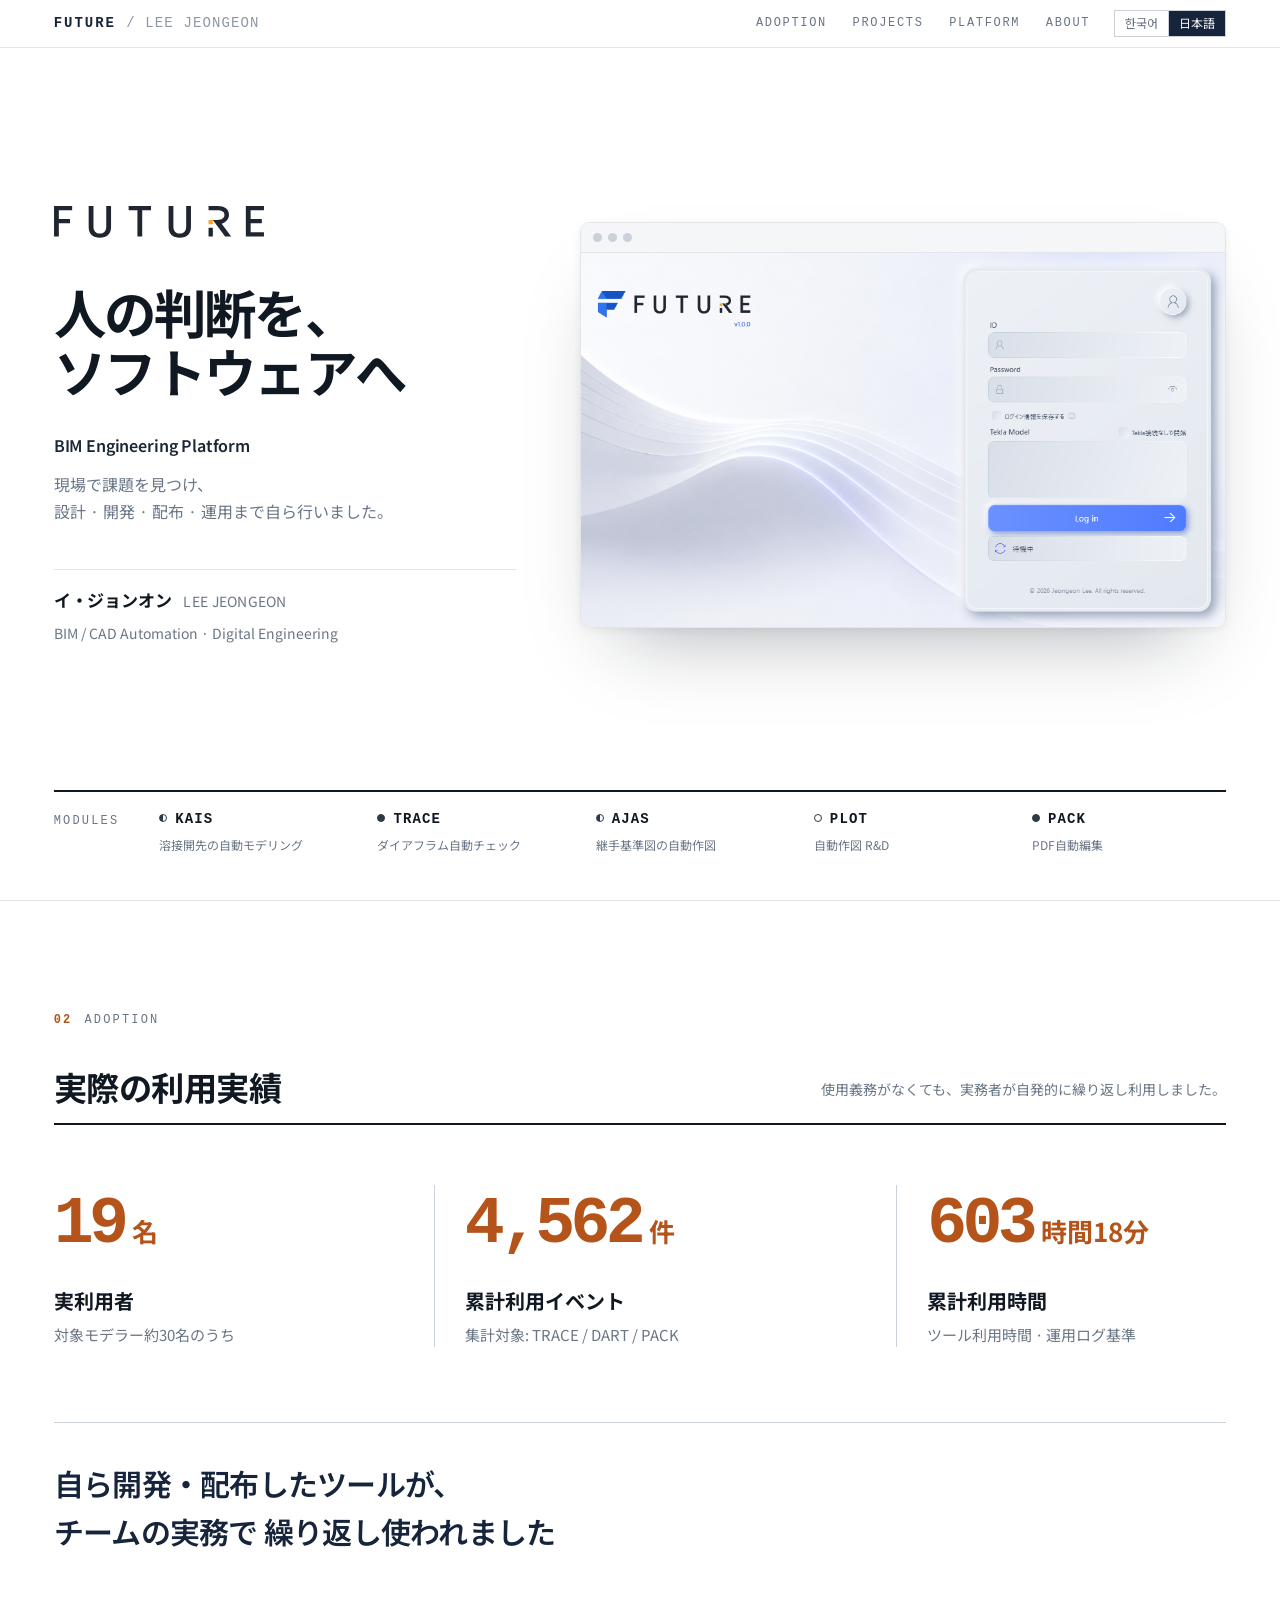
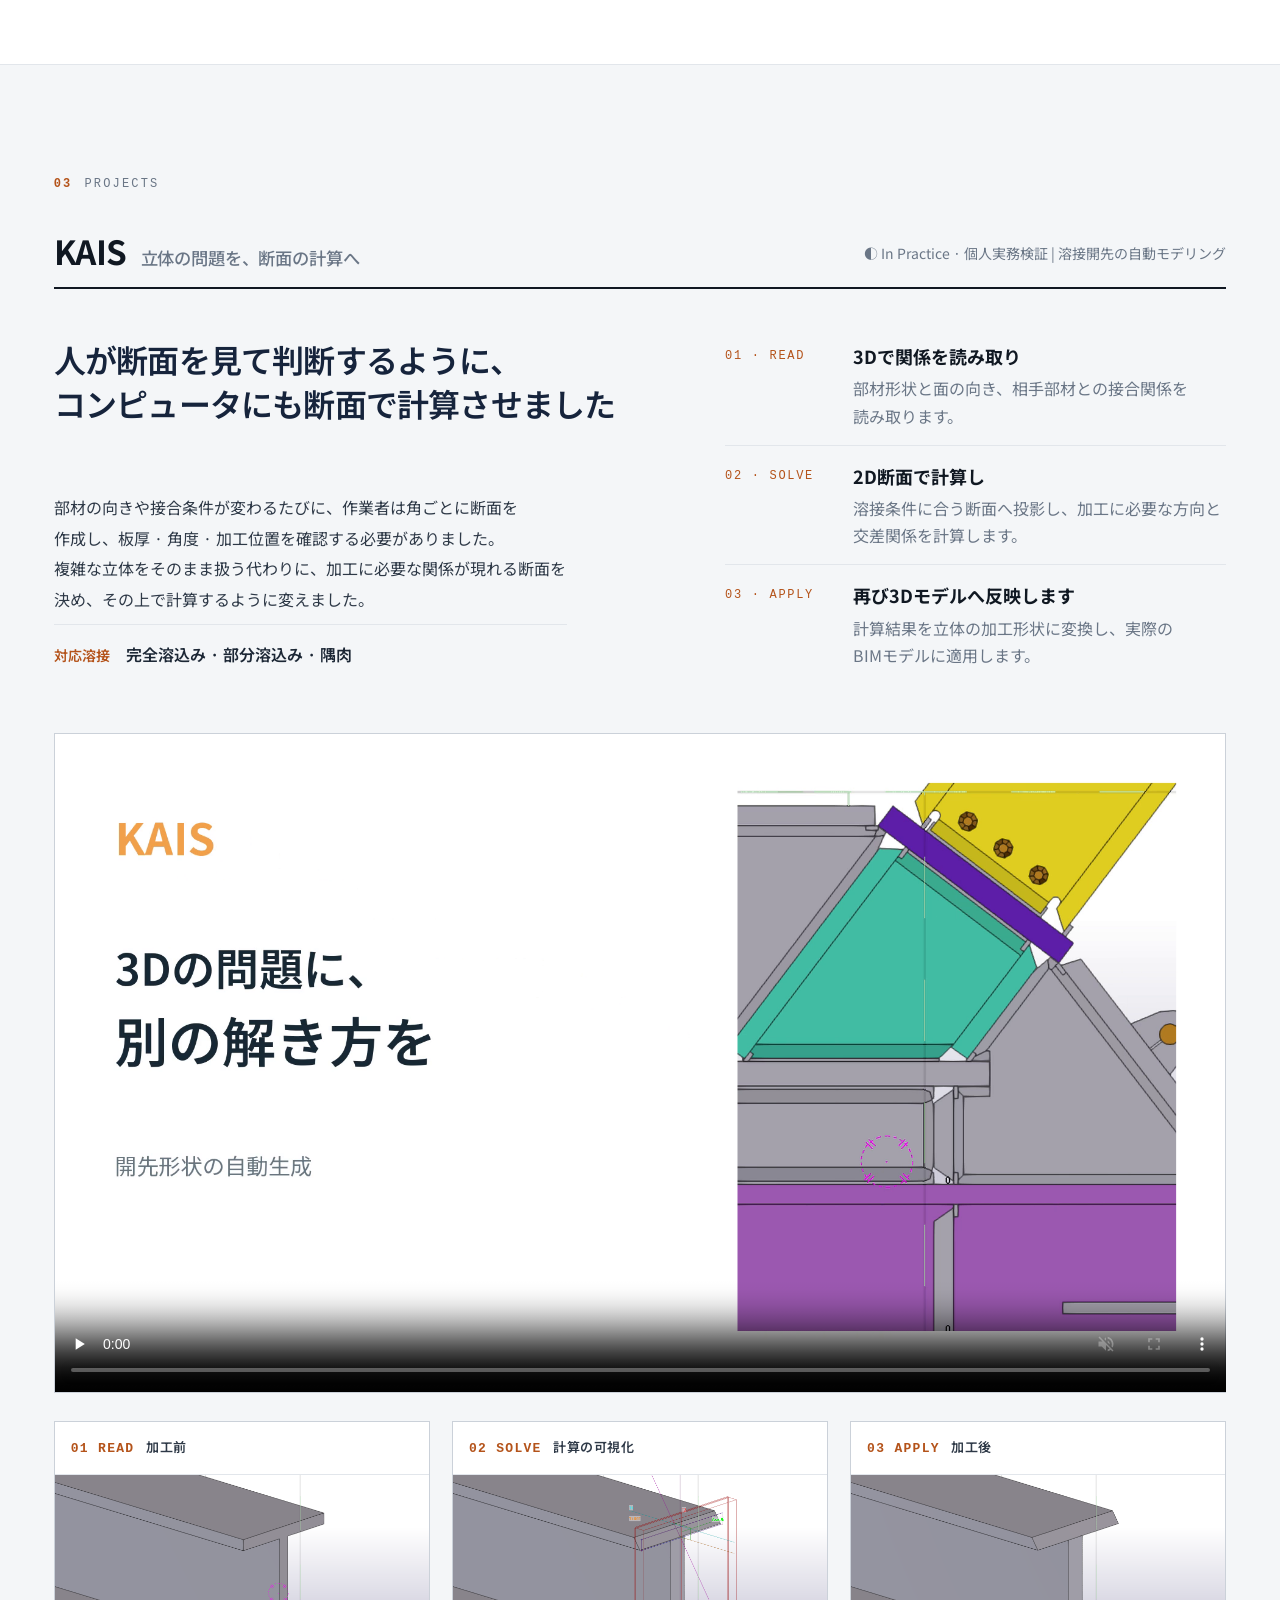
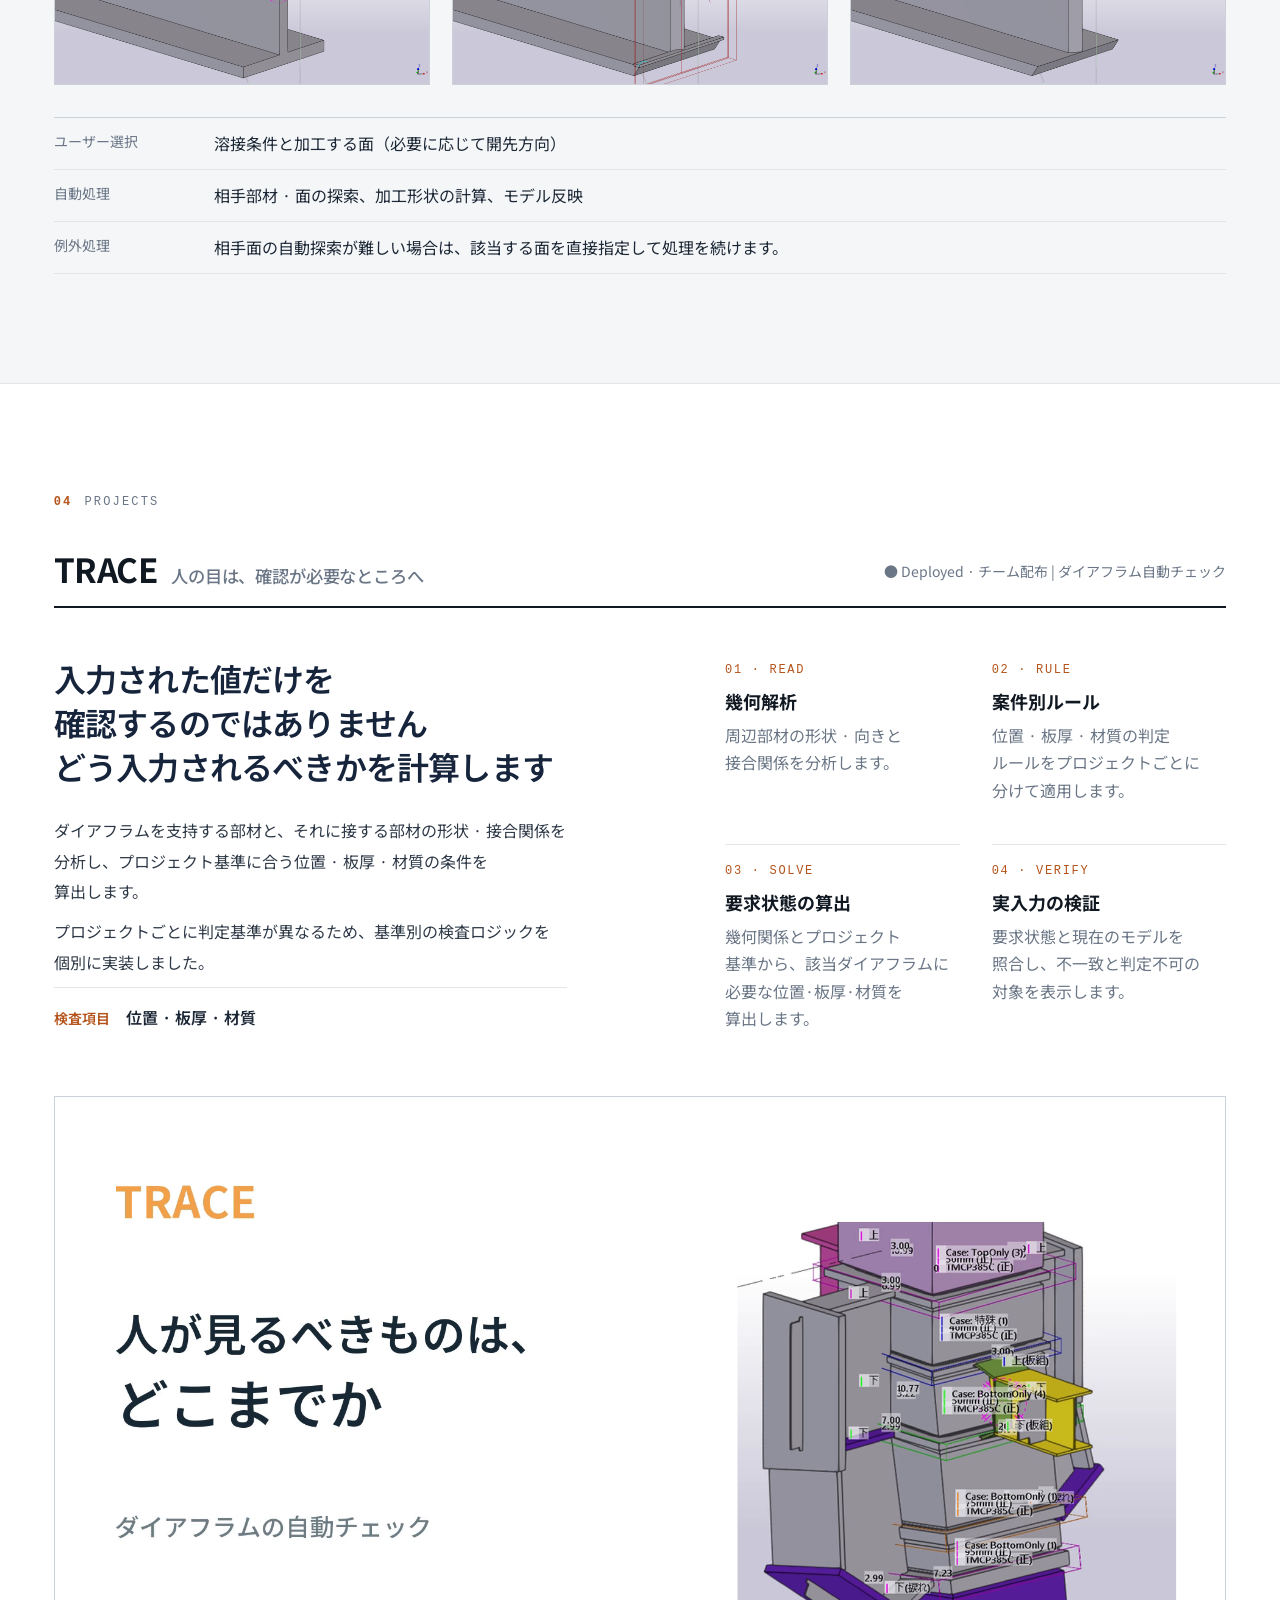
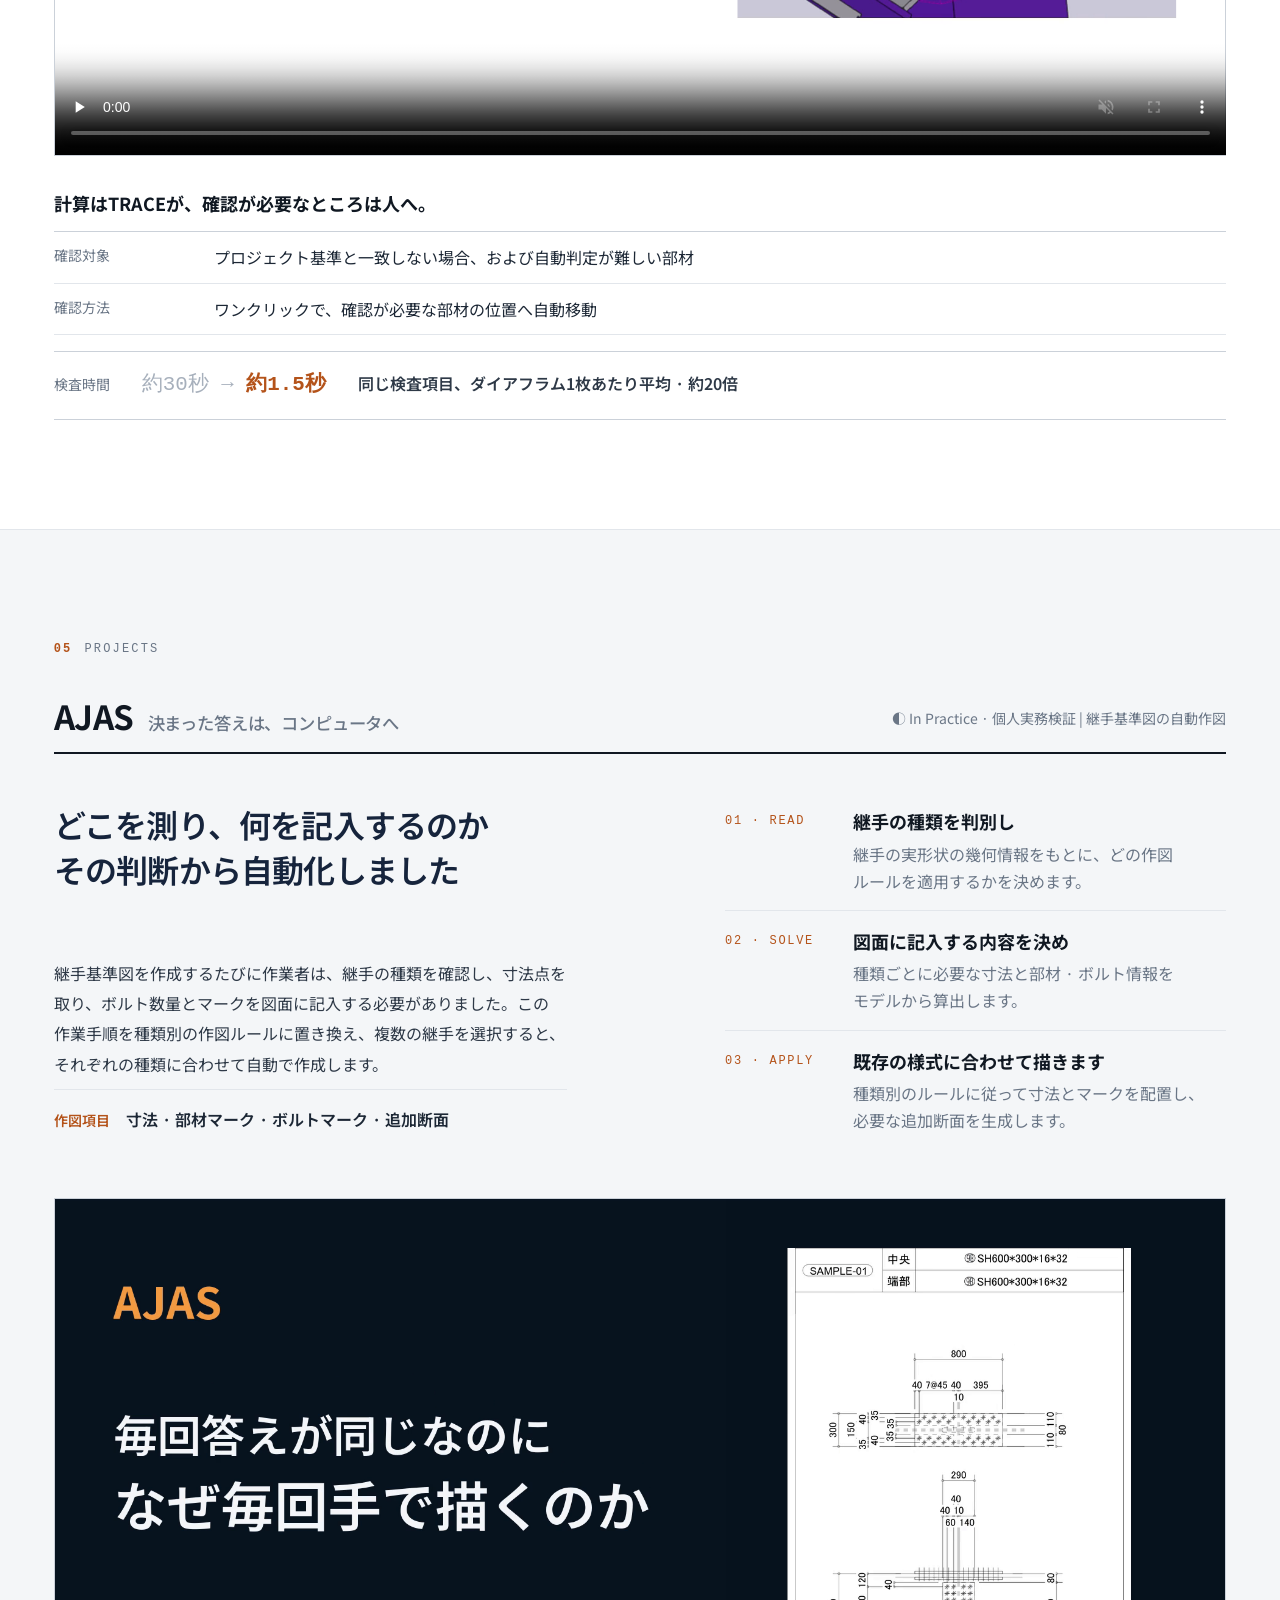
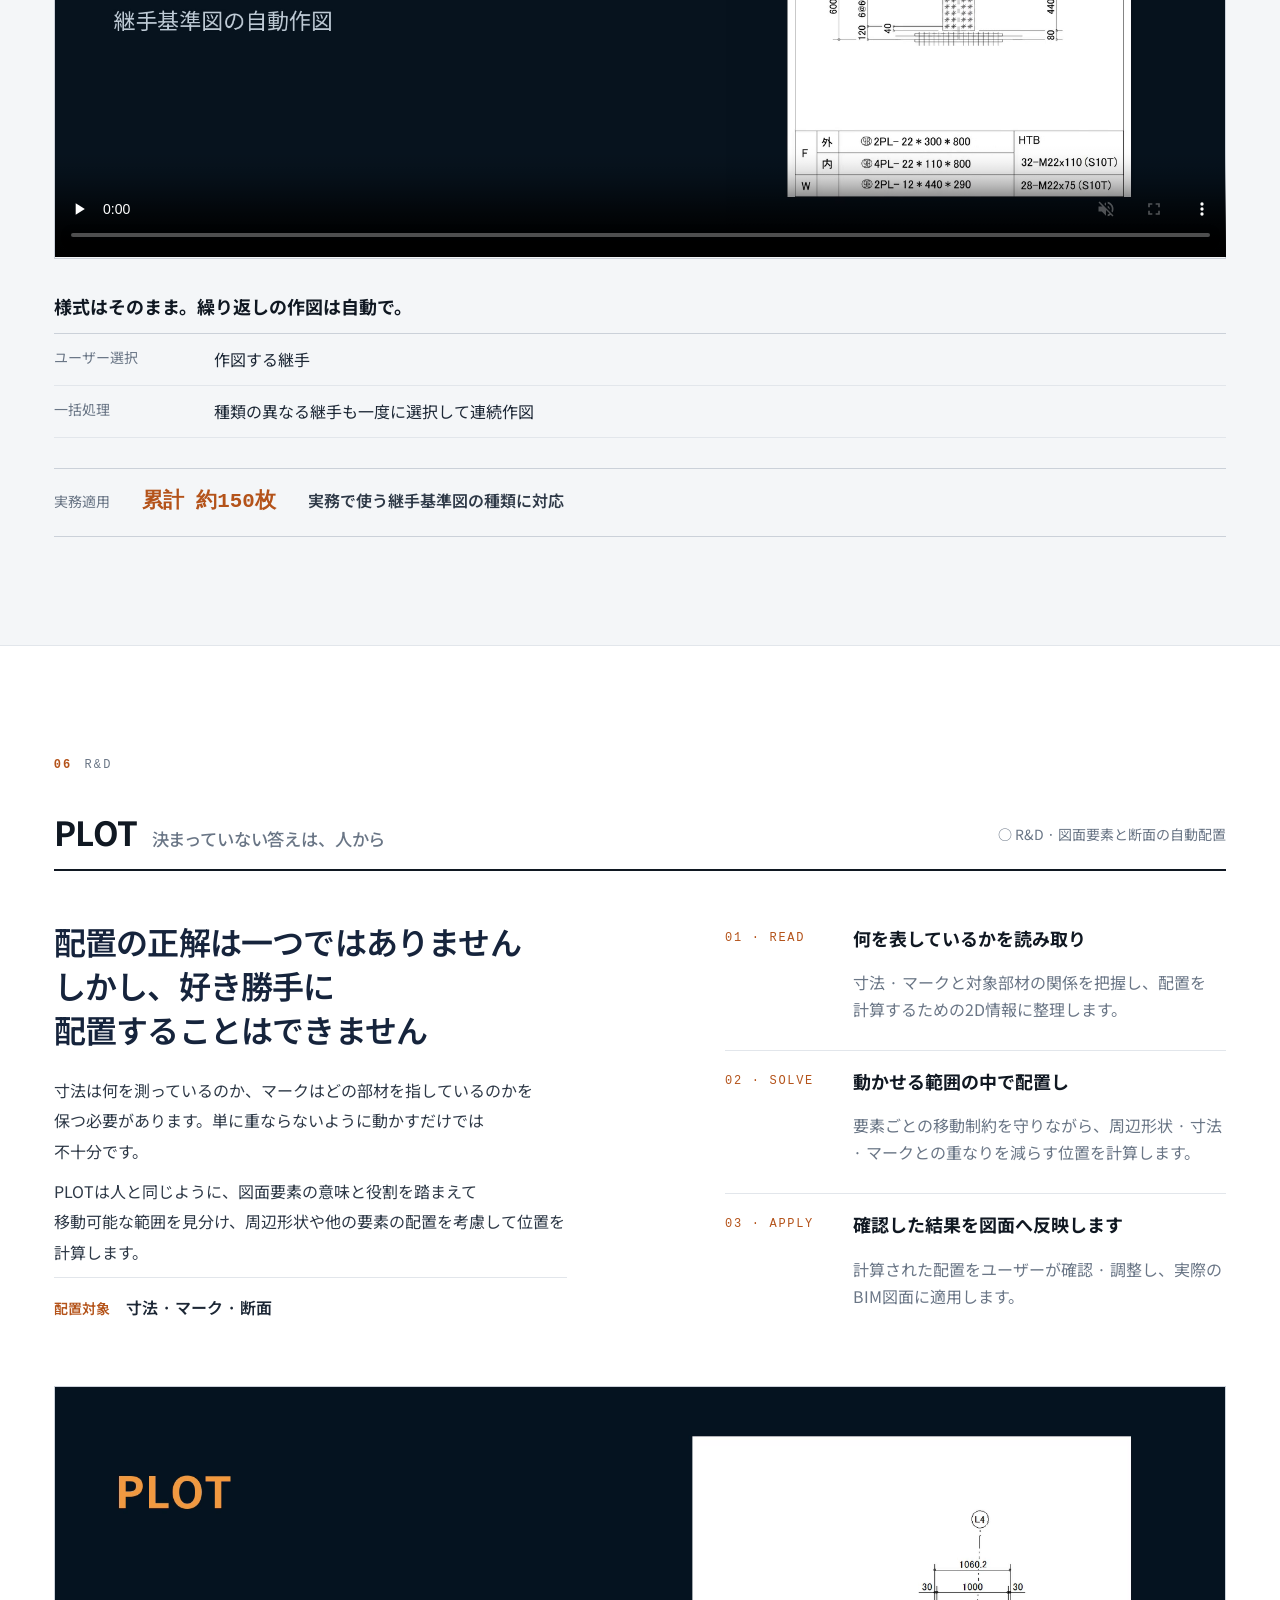
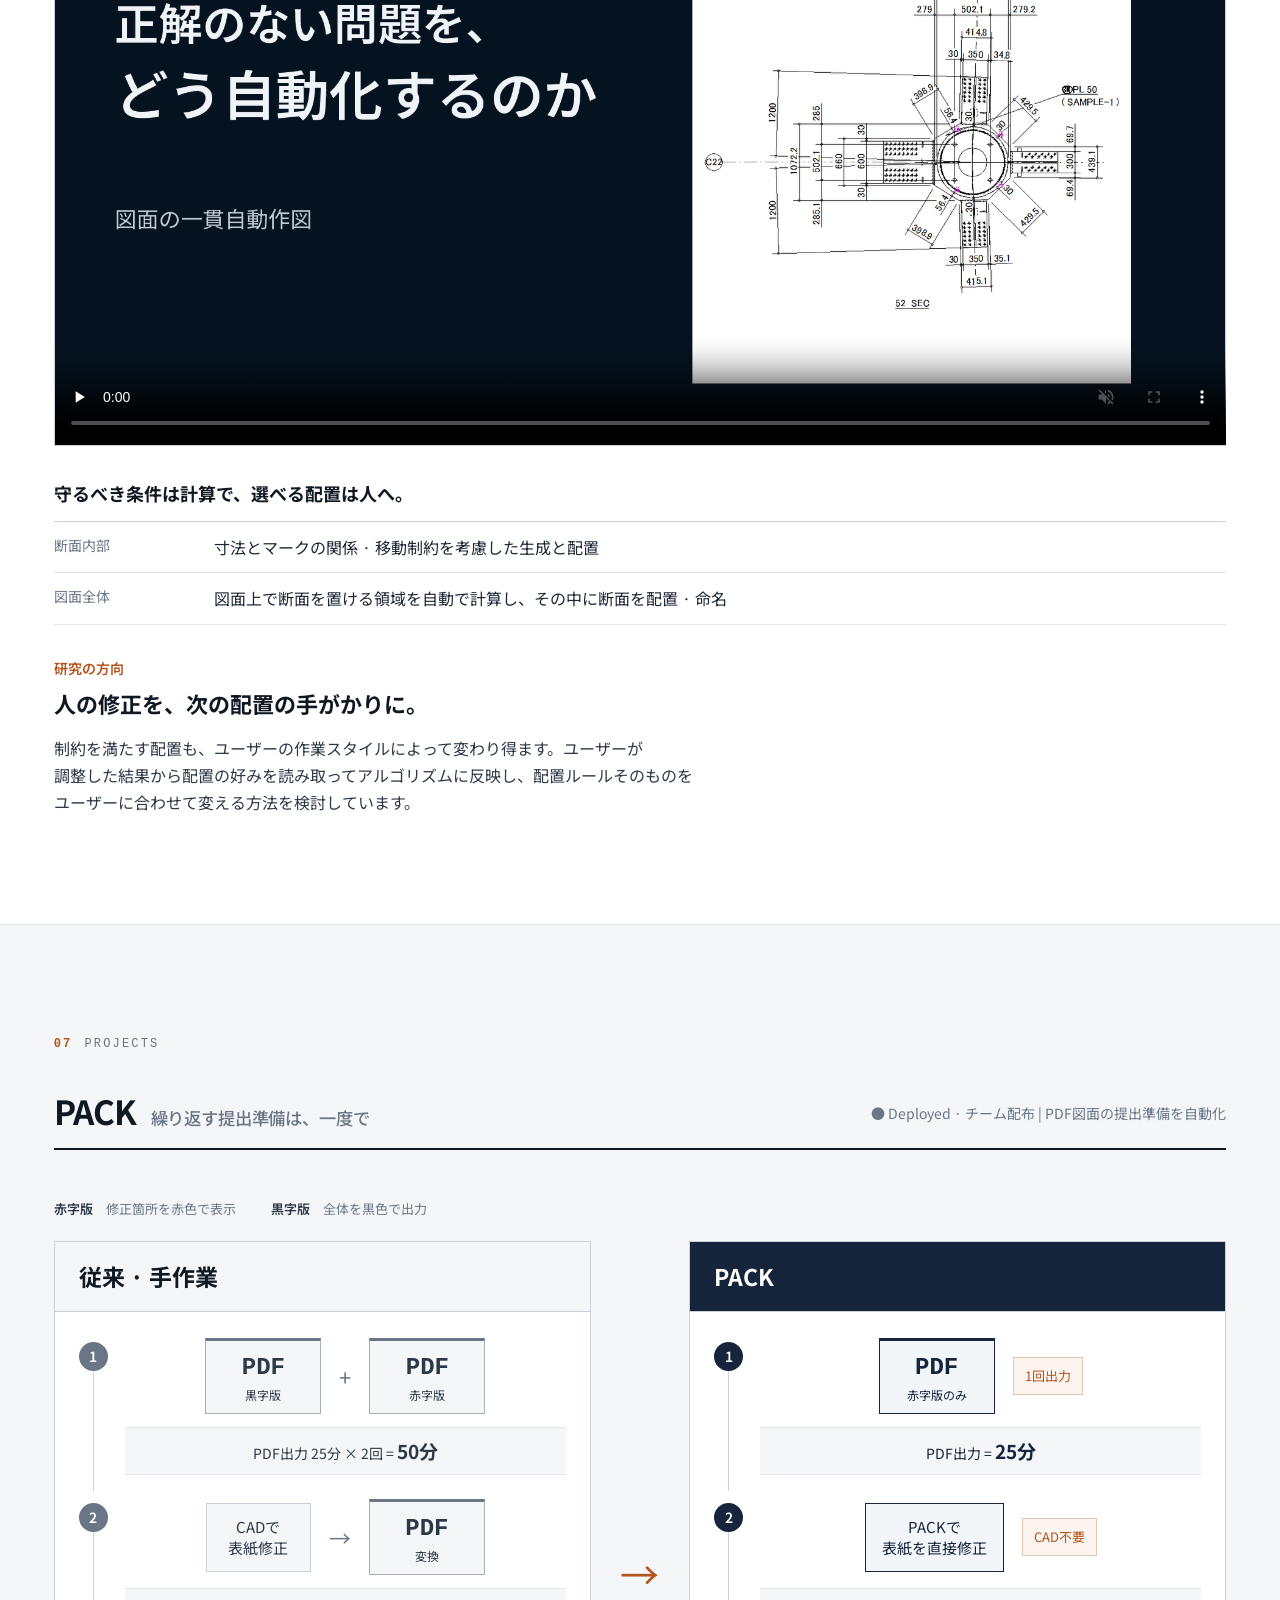
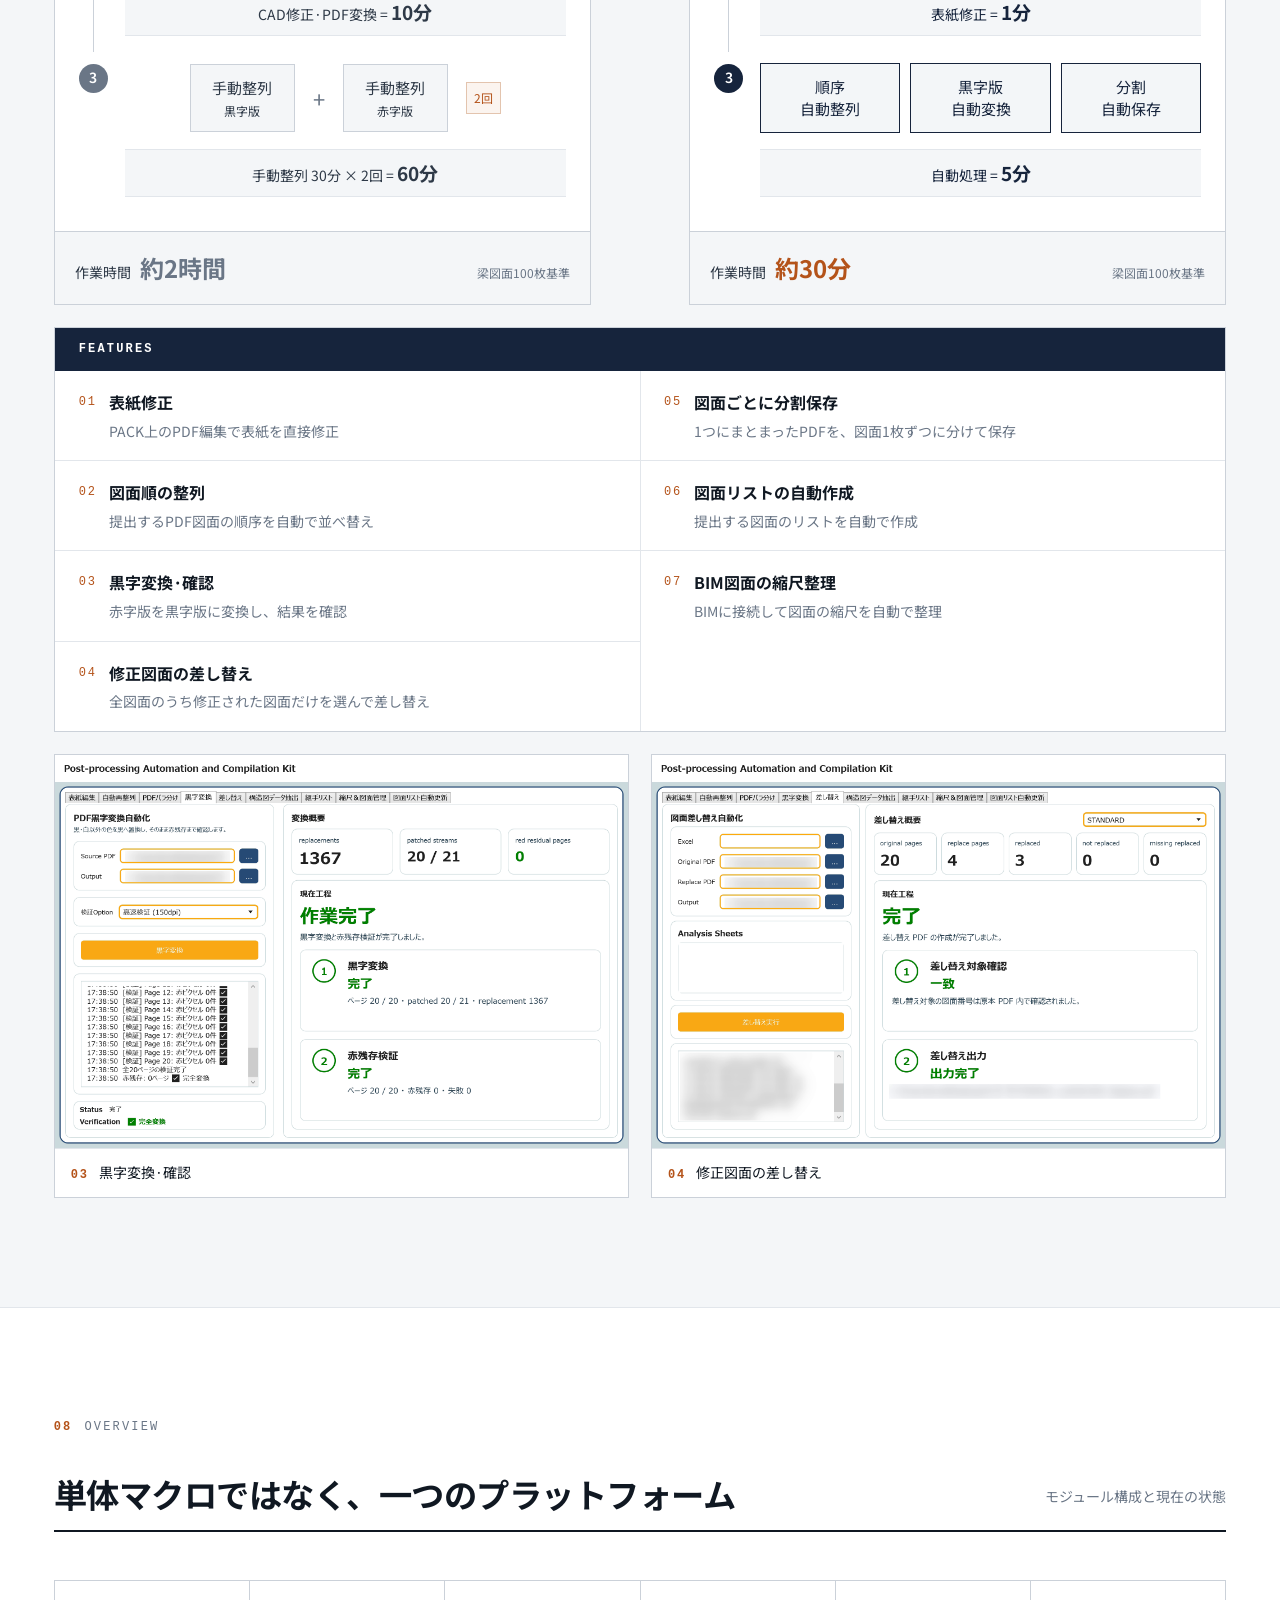
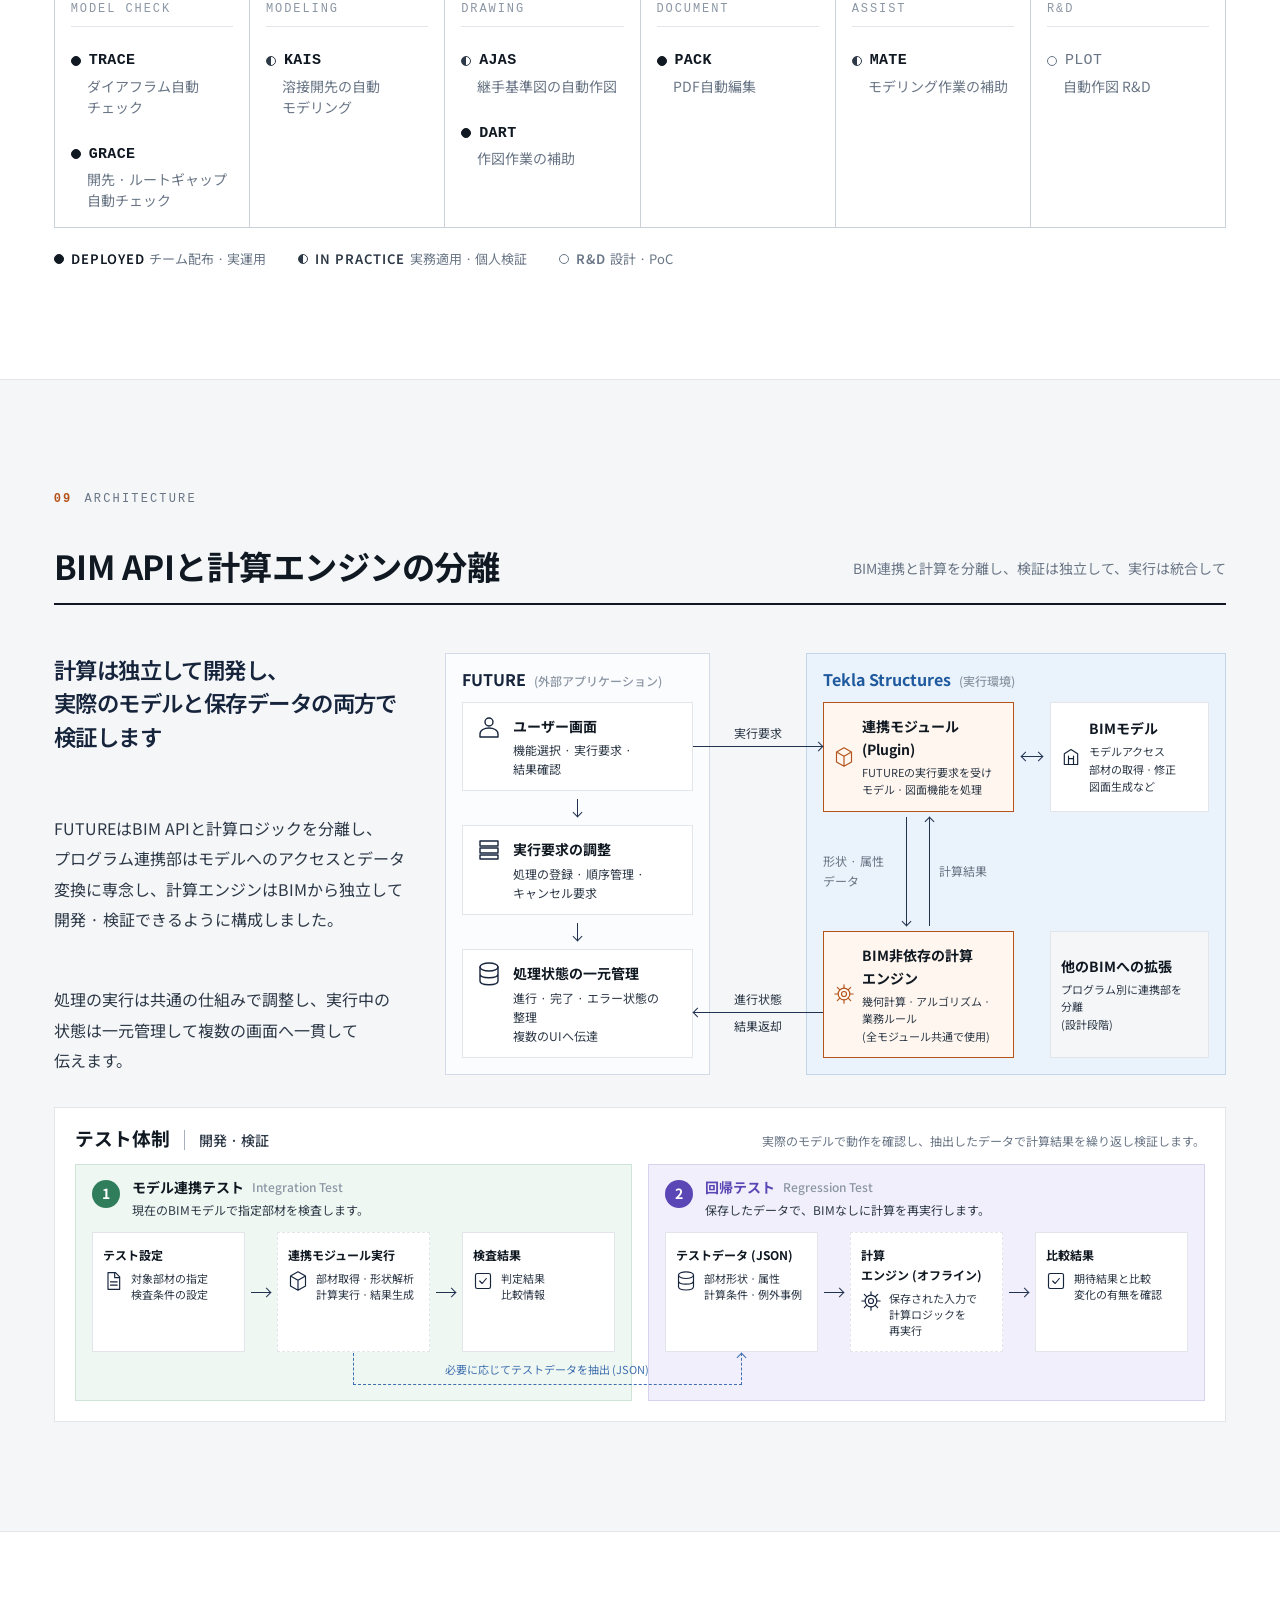
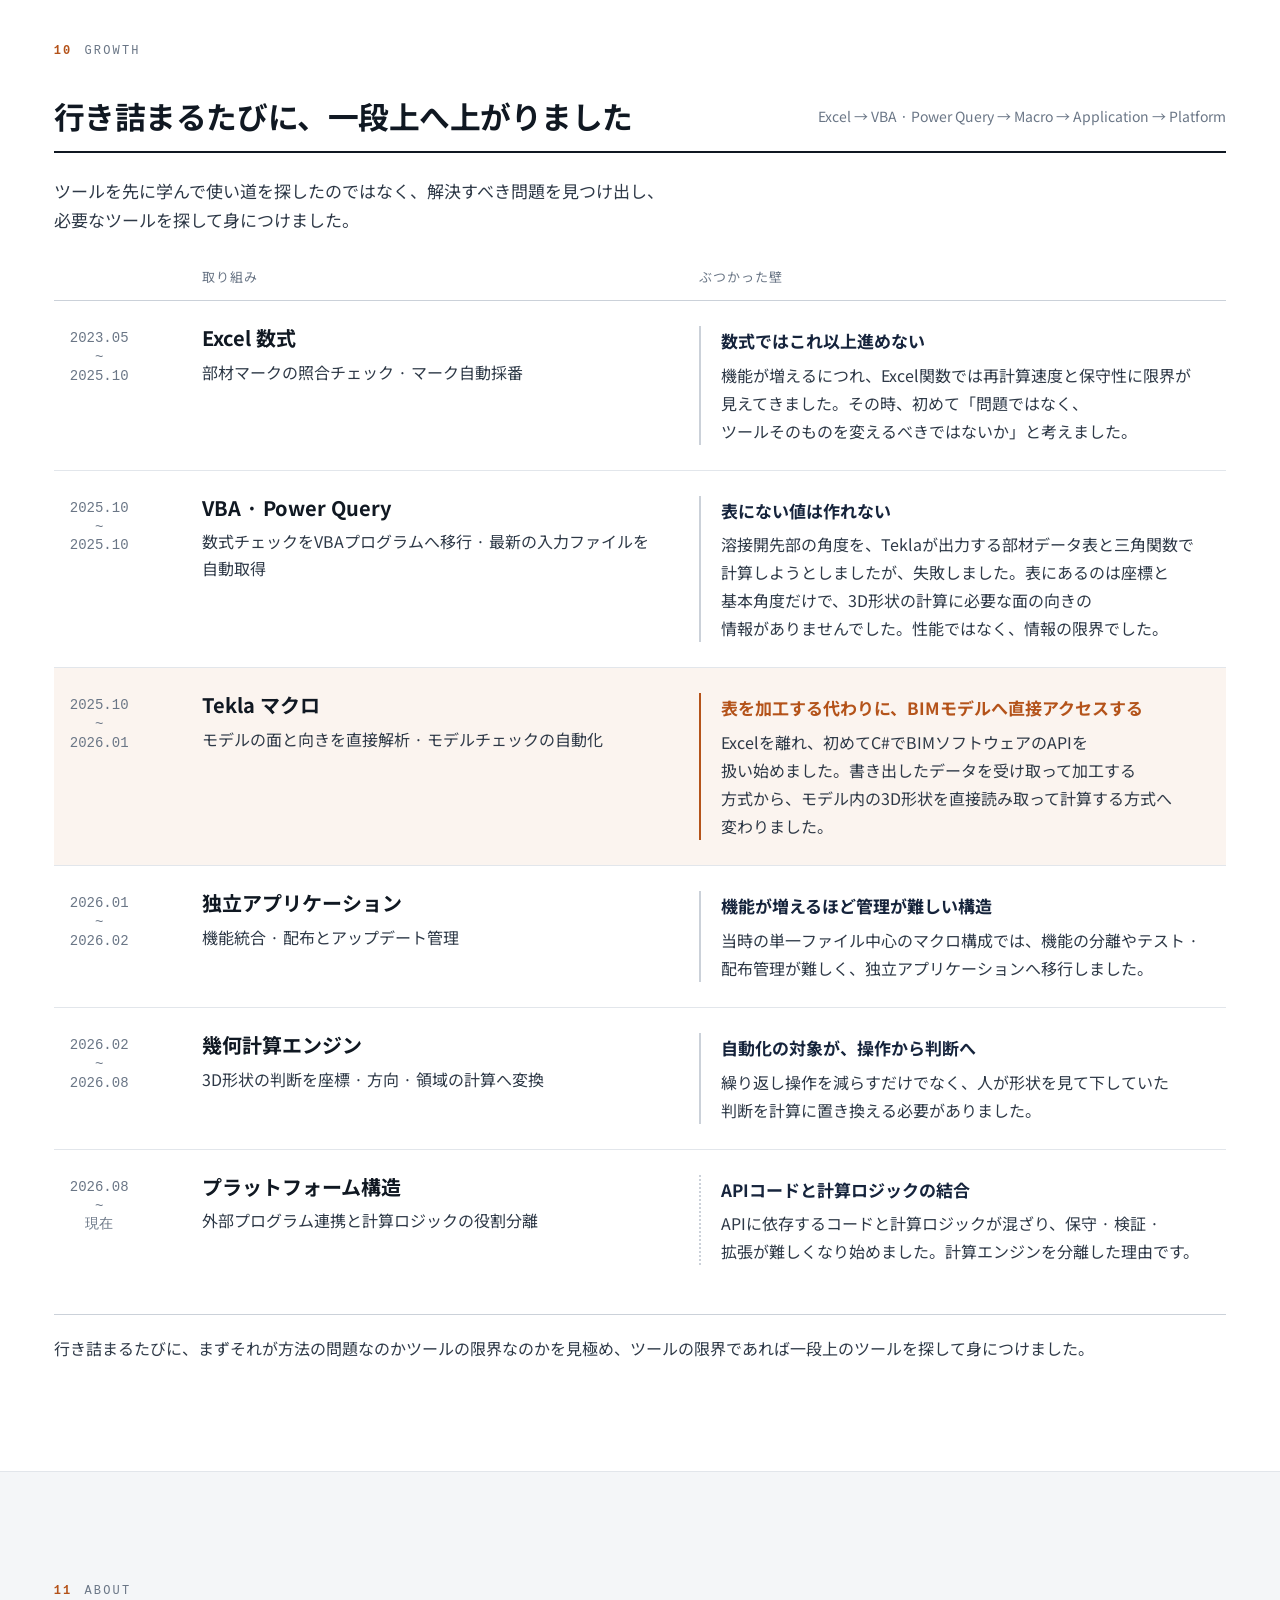
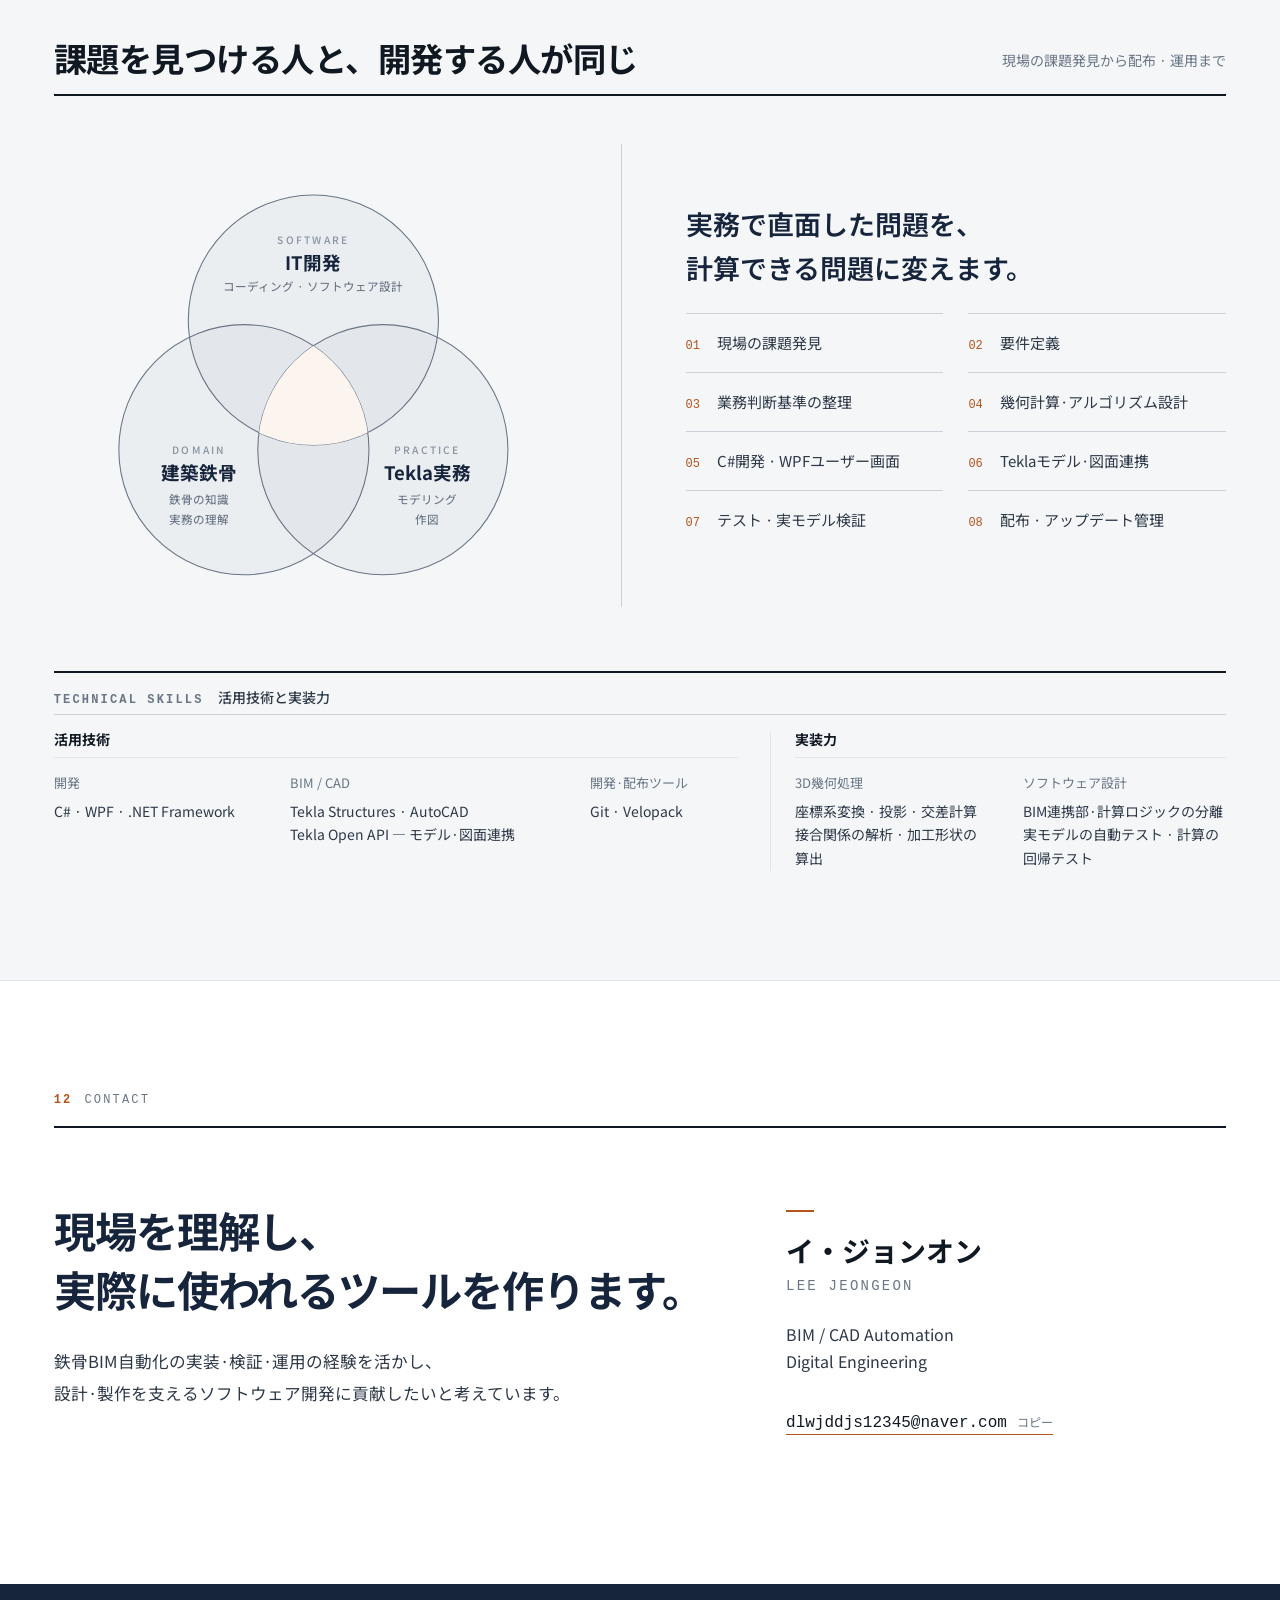
==== commit ccfc928c: "About: Tekla practice label to modeling/drafting, keep step numbers on one line" ====
--- a/jp/index.html
+++ b/jp/index.html
@@ -196,7 +196,7 @@
           <g class="venn-copy venn-copy--right" text-anchor="middle">
             <text class="venn-kicker" x="403" y="335">PRACTICE</text>
             <text class="venn-title" x="403" y="363">Tekla実務</text>
-            <text class="venn-desc" x="403" y="389"><tspan x="403">モデリング</tspan><tspan x="403" dy="21">チェック · 修正</tspan></text>
+            <text class="venn-desc" x="403" y="389"><tspan x="403">モデリング</tspan><tspan x="403" dy="21">作図</tspan></text>
           </g>
         </svg>
       </div><div class="about-role"><p class="profile-statement">実務で<wbr>直面した<wbr>問題を、<br><wbr>計算できる<wbr>問題に<wbr>変えます。</p><ol class="ownership-flow"><li><span>01</span>現場の<wbr>課題発見</li><li><span>02</span>要件定義</li><li><span>03</span>業務判断基準の<wbr>整理</li><li><span>04</span>幾何計算·アルゴリズム<wbr>設計</li><li><span>05</span>C#開発 · WPFユーザー<wbr>画面</li><li><span>06</span>Teklaモデル·図面連携</li><li><span>07</span>テスト · 実<wbr>モデル<wbr>検証</li><li><span>08</span>配布 · アップデート<wbr>管理</li></ol></div></div><div class="about-stack"><h3 class="subhead">Technical Skills<small>活用技術と<wbr>実装力</small></h3><div class="stack-groups"><section class="stack-group stack-group--tech"><h4>活用技術</h4><dl class="stack-list"><div><dt>開発</dt><dd>C# · WPF · .NET Framework</dd></div><div><dt>BIM / CAD</dt><dd>Tekla Structures · AutoCAD<br><wbr>Tekla Open API — モデル·図面連携</dd></div><div><dt>開発·配布<wbr>ツール</dt><dd>Git · Velopack</dd></div></dl></section><section class="stack-group stack-group--skill"><h4>実装力</h4><dl class="stack-list"><div><dt>3D幾何処理</dt><dd>座標系変換 · 投影 · 交差計算<br><wbr>接合関係の<wbr>解析 · 加工形状の<wbr>算出</dd></div><div><dt>ソフトウェア<wbr>設計</dt><dd>BIM連携部·計算<wbr>ロジックの<wbr>分離<br><wbr>実<wbr>モデルの<wbr>自動<wbr>テスト · 計算の<wbr>回帰<wbr>テスト</dd></div></dl></section></div></div></div></section><section class="section" id="closing"><div class="wrap"><header class="section__head"><div class="section__id"><span class="section__num">12</span><span class="eyebrow">Contact</span></div></header><div class="closing-layout"><div class="closing-message"><h2>現場を<wbr>理解し、<br><wbr>実際に<wbr>使われる<wbr>ツールを<wbr>作ります。</h2><p>鉄骨BIM自動化の<wbr>実装·検証·運用の<wbr>経験を<wbr>活かし、<br><wbr>設計·製作を<wbr>支える<wbr>ソフトウェア<wbr>開発に<wbr>貢献したいと<wbr>考えています。</p></div><div class="closing-card"><strong>イ・ジョンオン</strong><span class="closing-en">LEE JEONGEON</span><p class="closing-role">BIM / CAD Automation<br>Digital Engineering</p><button type="button" class="closing-contact" data-copy="dlwjddjs12345@naver.com" aria-label="メールアドレスをコピー">dlwjddjs12345@naver.com<span class="closing-copy" aria-live="polite">コピー</span></button><p class="closing-note">現在、<wbr>大阪に<wbr>在住しています。<br><wbr>ご連絡は<wbr>メールでお願いいたします。</p><a class="closing-site" href="https://leejeongeon.com/jp/"><img src="/assets/images/qr-site-jp.svg" width="33" height="33" alt="leejeongeon.com QRコード"><span><small>Webポートフォリオ</small>leejeongeon.com/jp</span></a></div></div></div></section></main><footer class="footer"><div class="wrap footer__row"><p>FUTURE · BIM Engineering Platform</p></div></footer></body></html>
--- a/styles.css
+++ b/styles.css
@@ -1187,3 +1187,9 @@
 .headline-line{display:block;text-wrap:balance}
 /* <wbr> breaks even inside nowrap text, so the bridge label drops them to stay on one line. */
 .ar-bridge span wbr{display:none}
+
+/* About: the step number keeps its width and never breaks when the label wraps. */
+.ownership-flow span{flex:none;white-space:nowrap}
+/* Between the one-column breakpoint and wide screens the two step columns get narrow; tighten them so labels stay on one line. */
+@media(max-width:960px){.about-layout{grid-template-columns:1fr;gap:36px}}
+@media(min-width:961px) and (max-width:1180px){.about-role .ownership-flow{gap:0 14px}.about-role .ownership-flow li{font-size:13.5px;gap:10px;letter-spacing:-.01em}}
